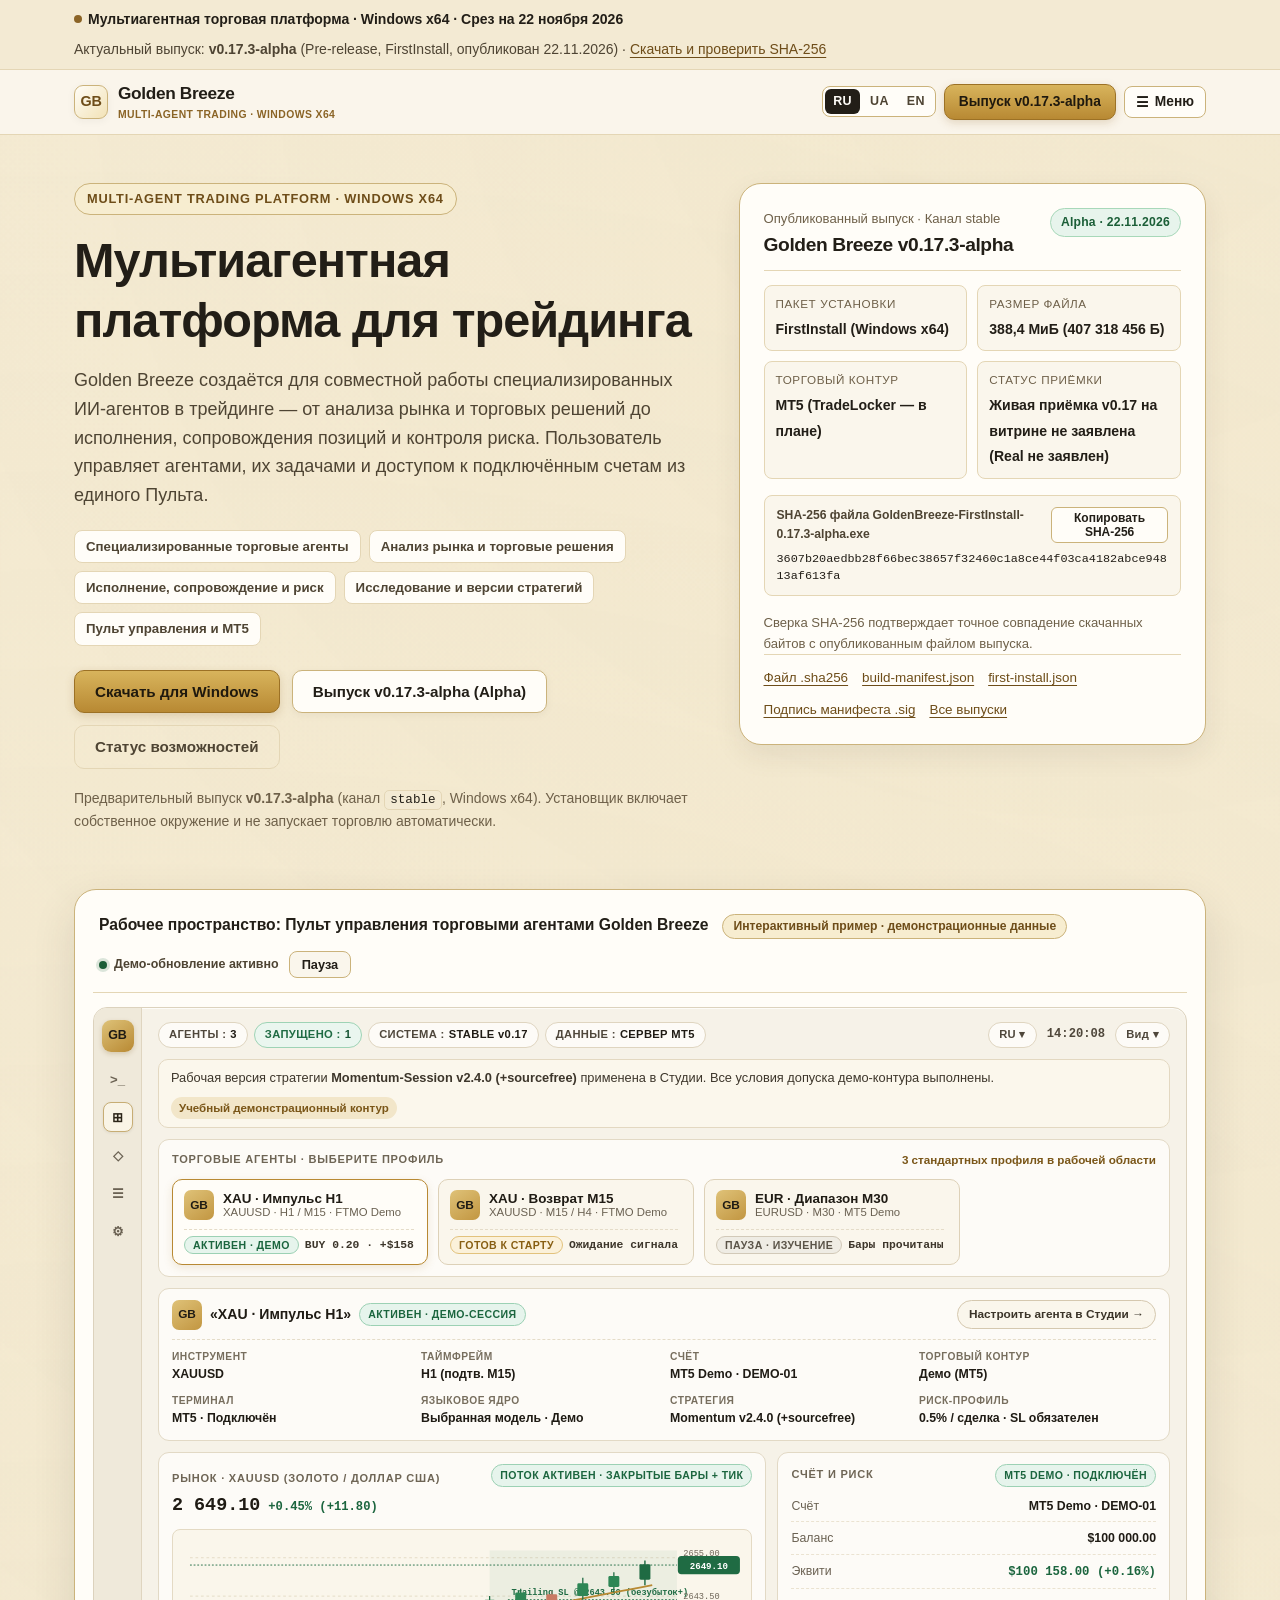
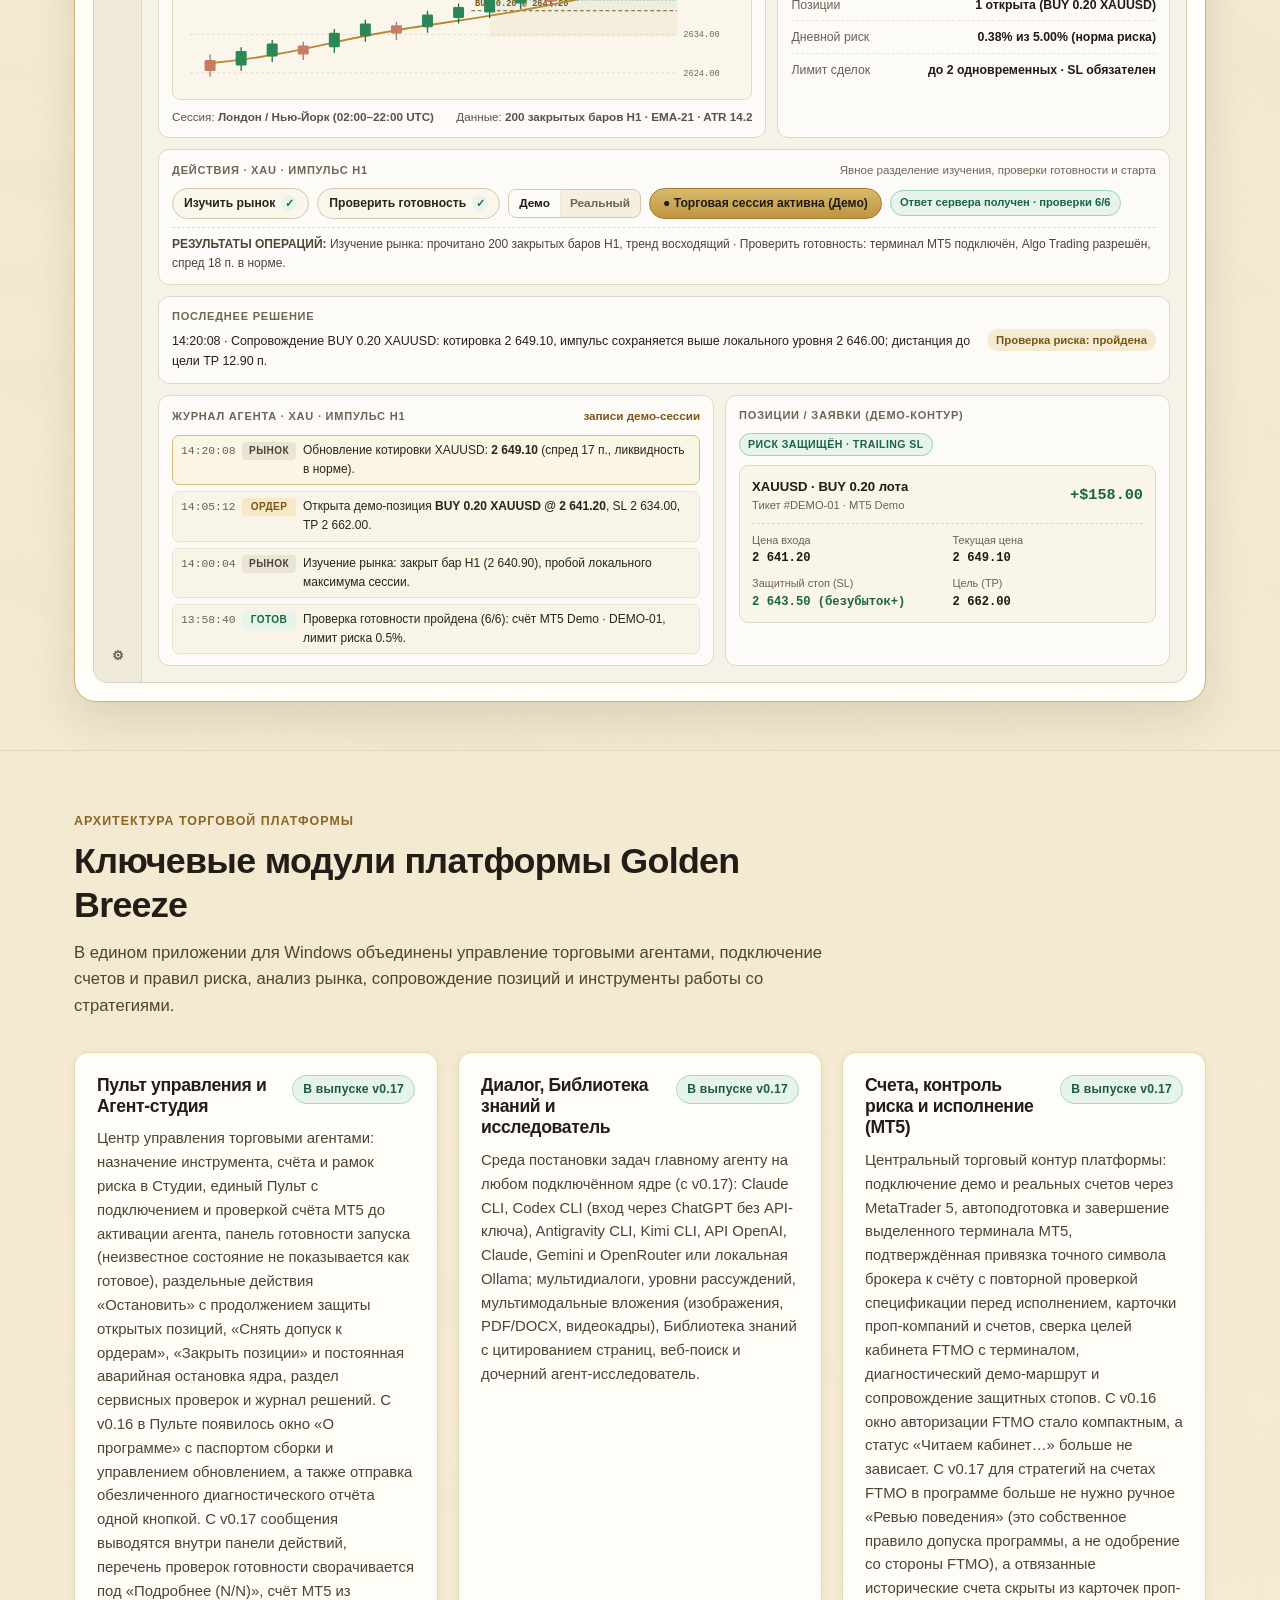
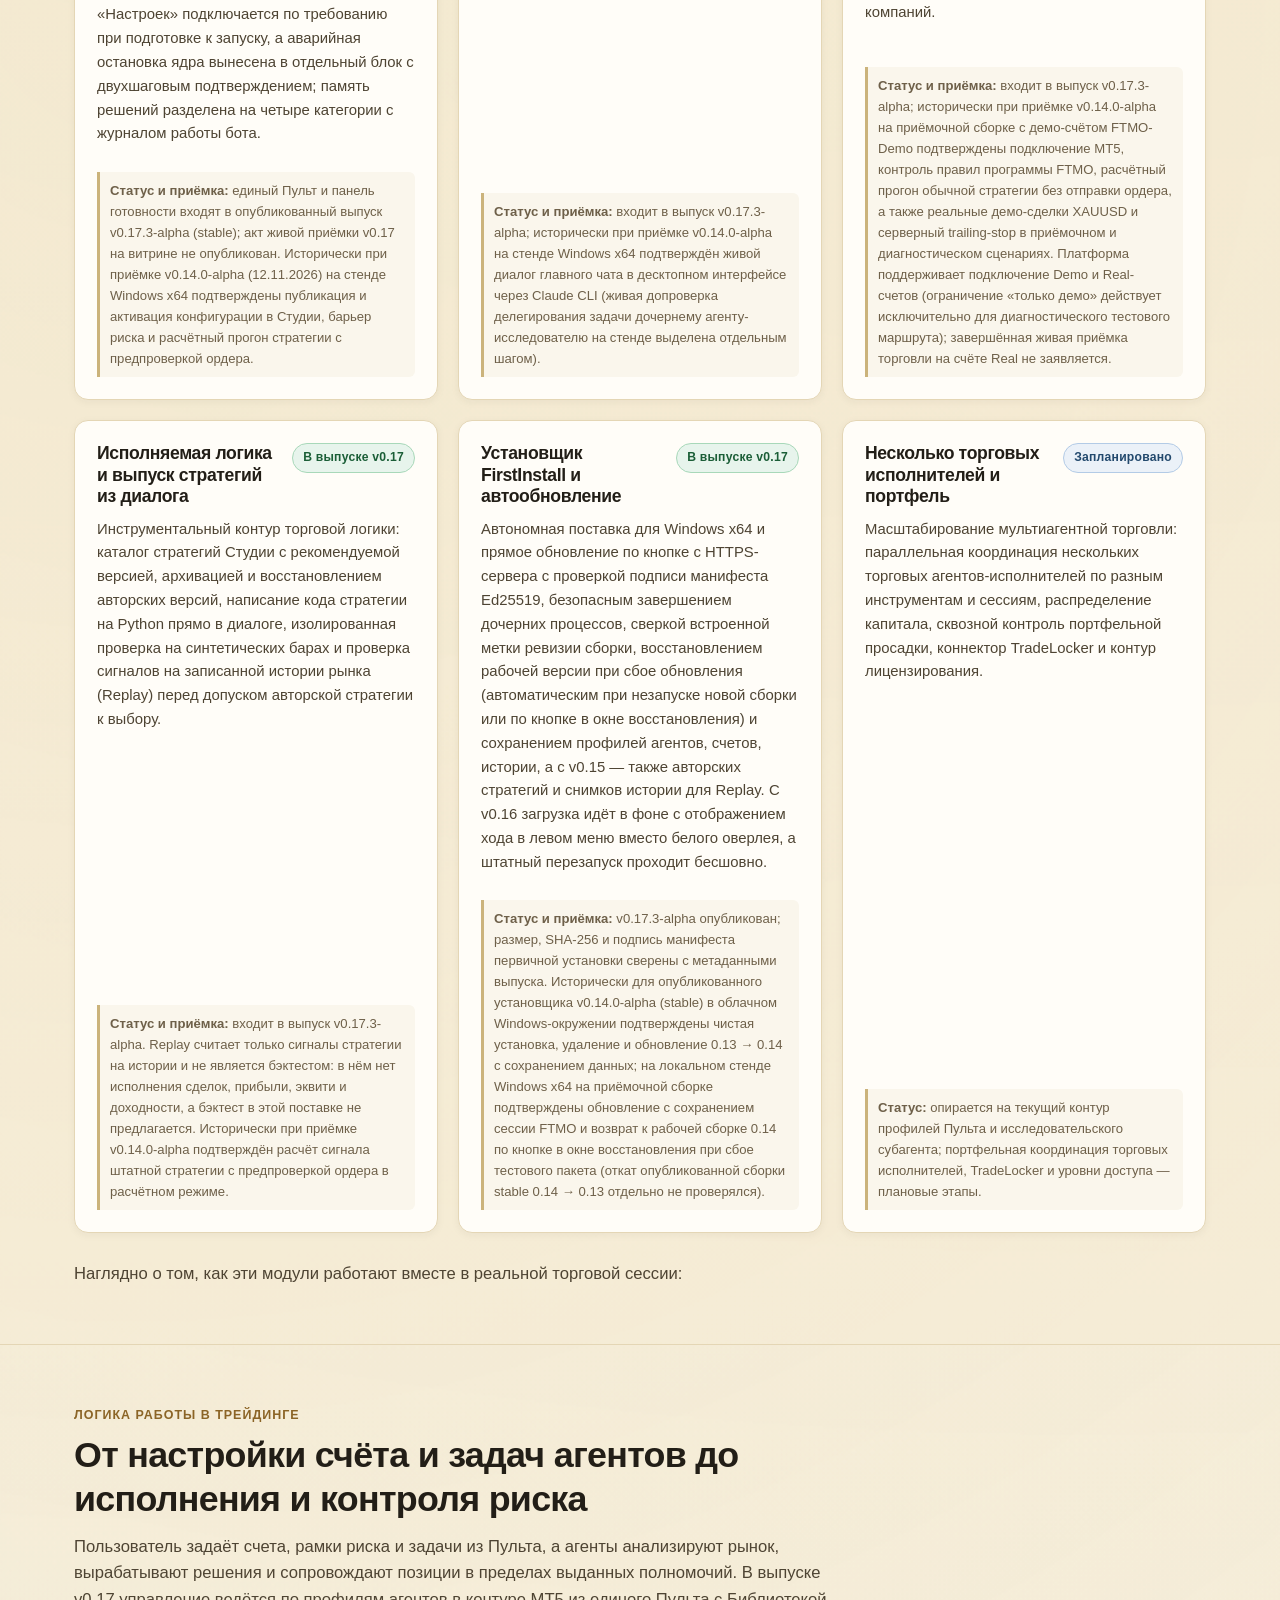
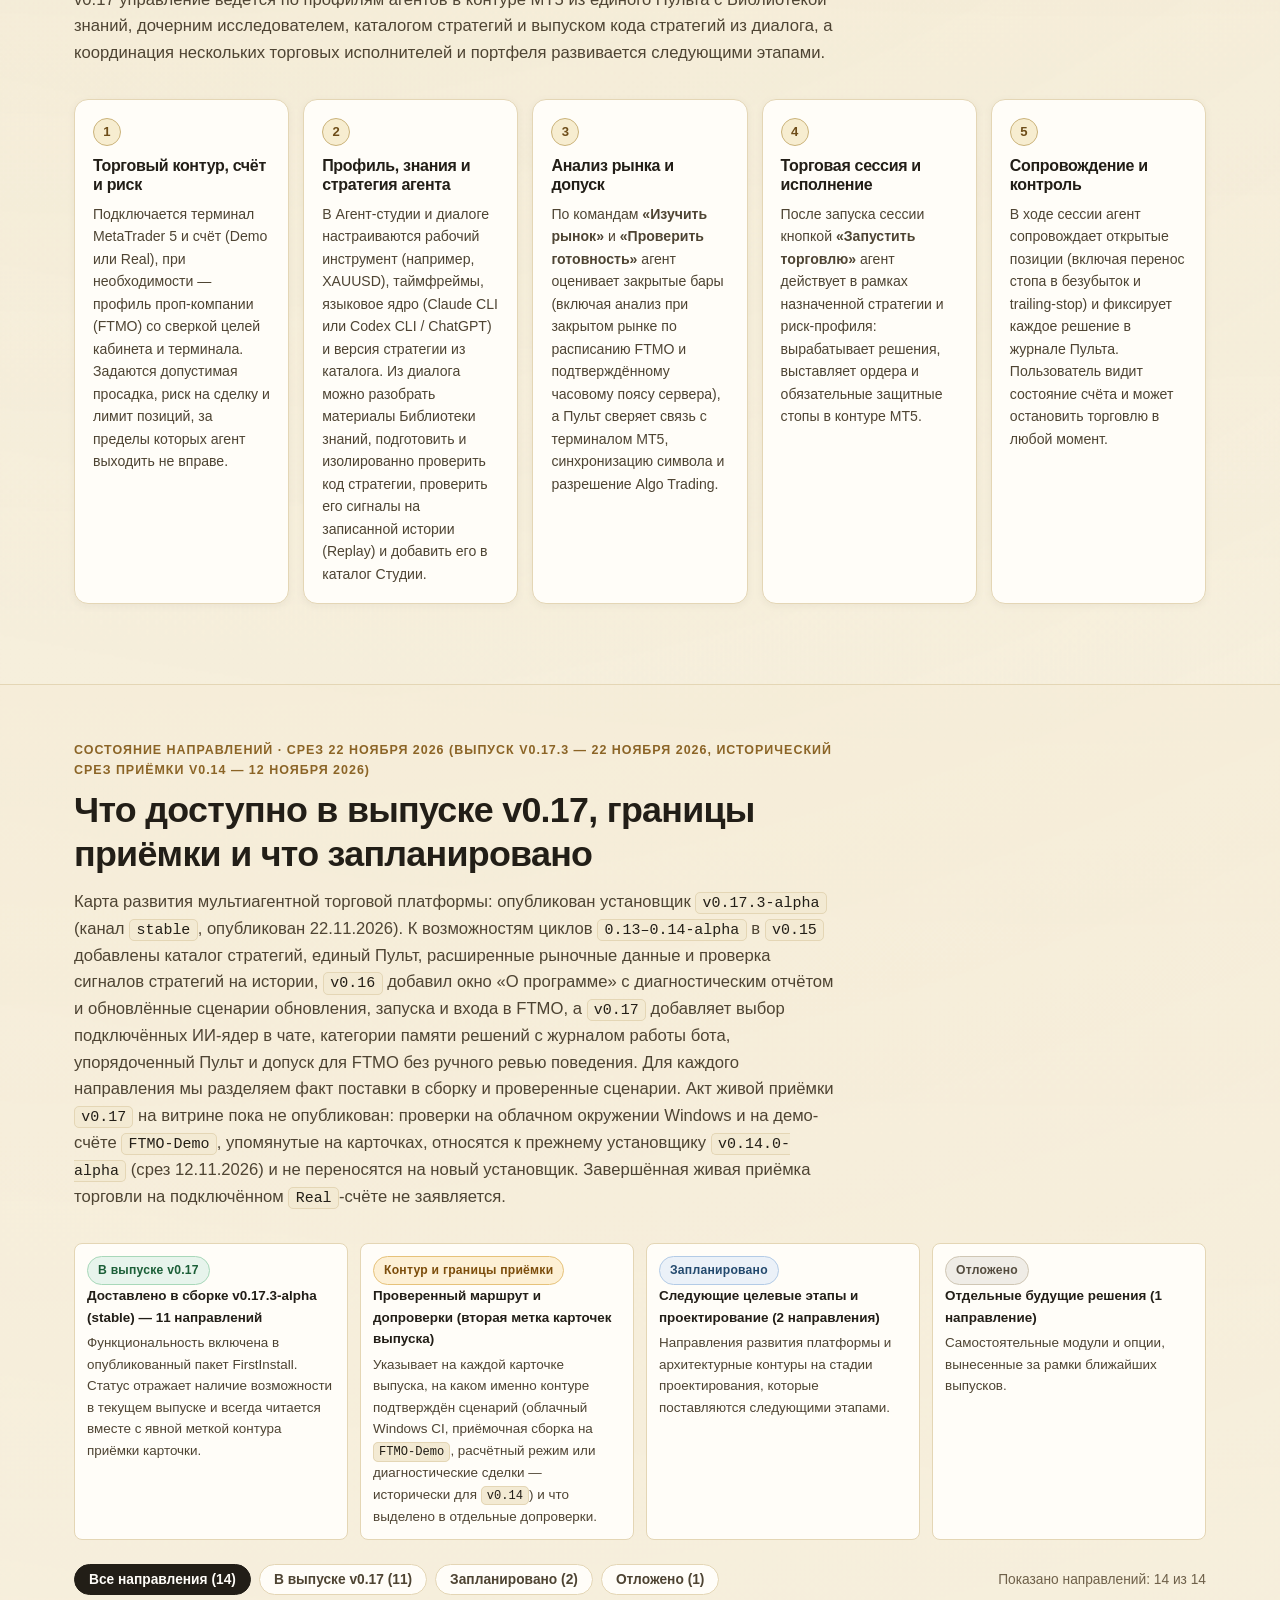
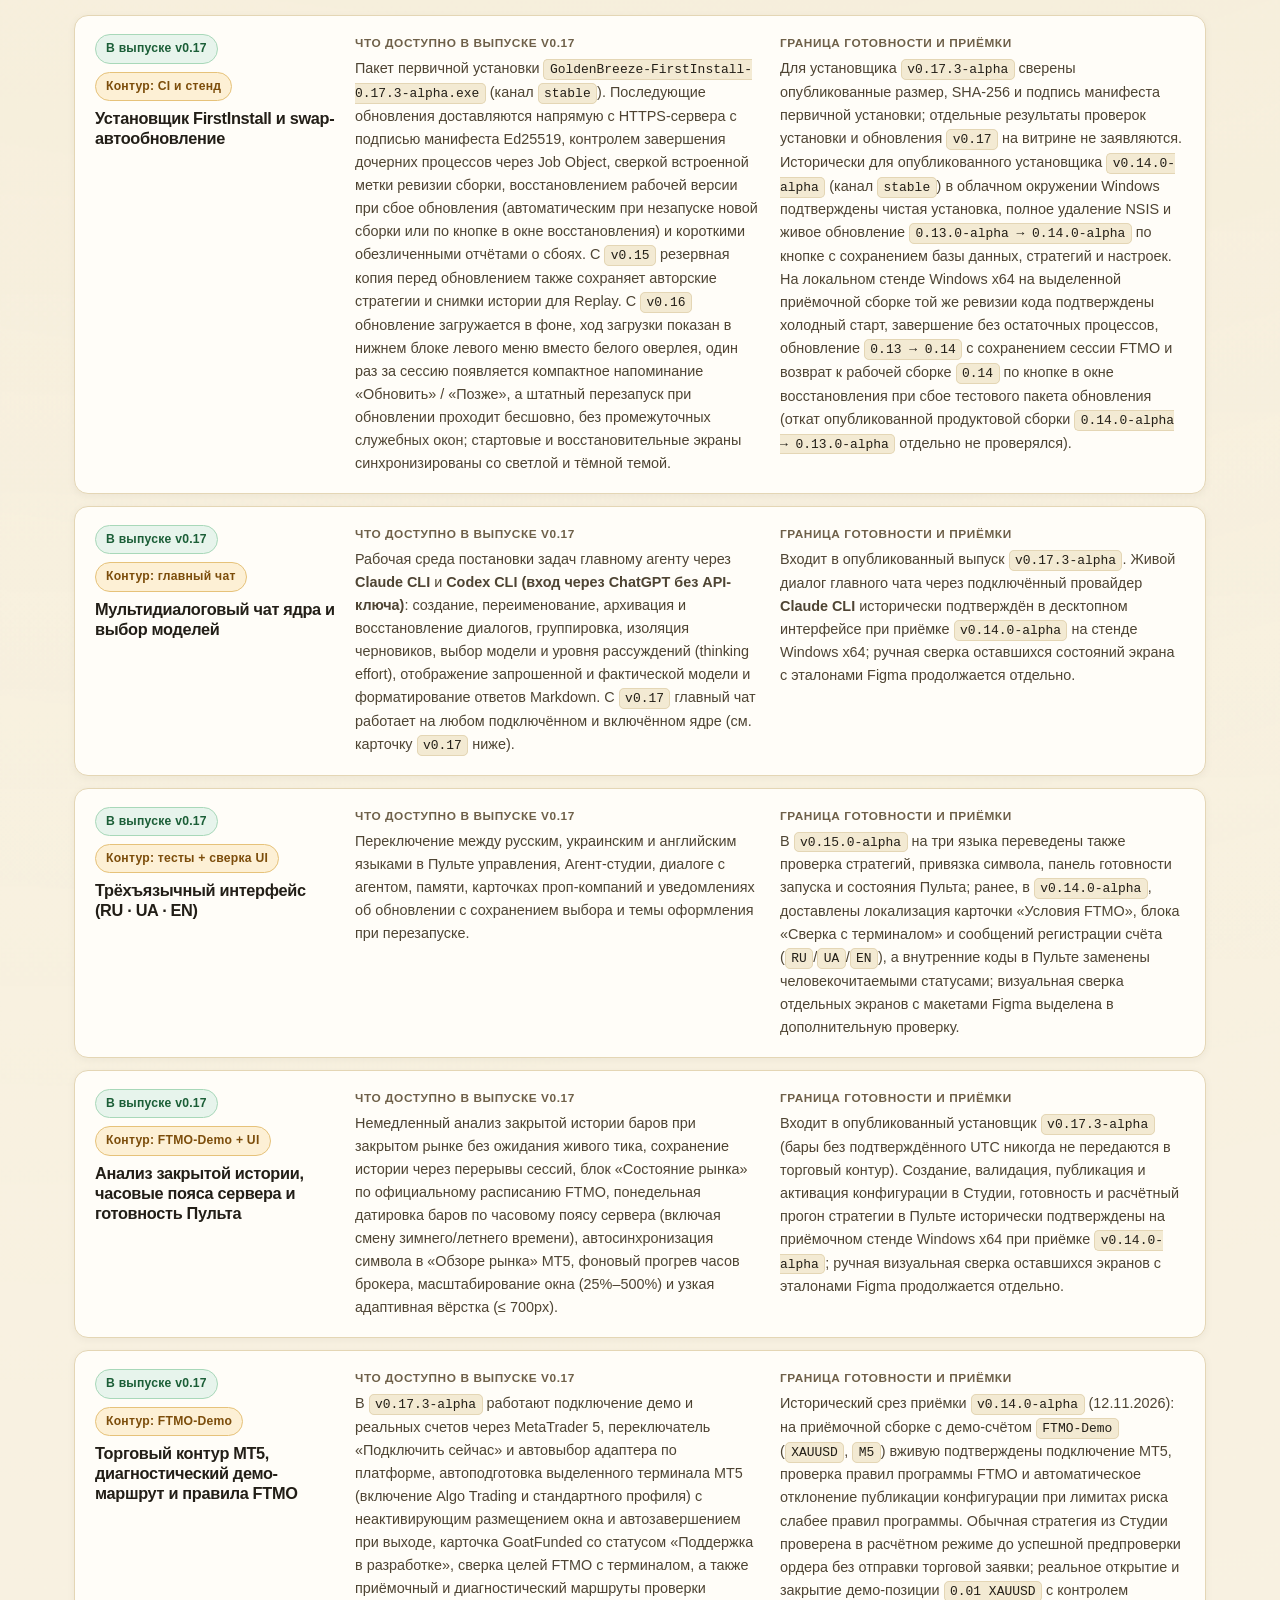
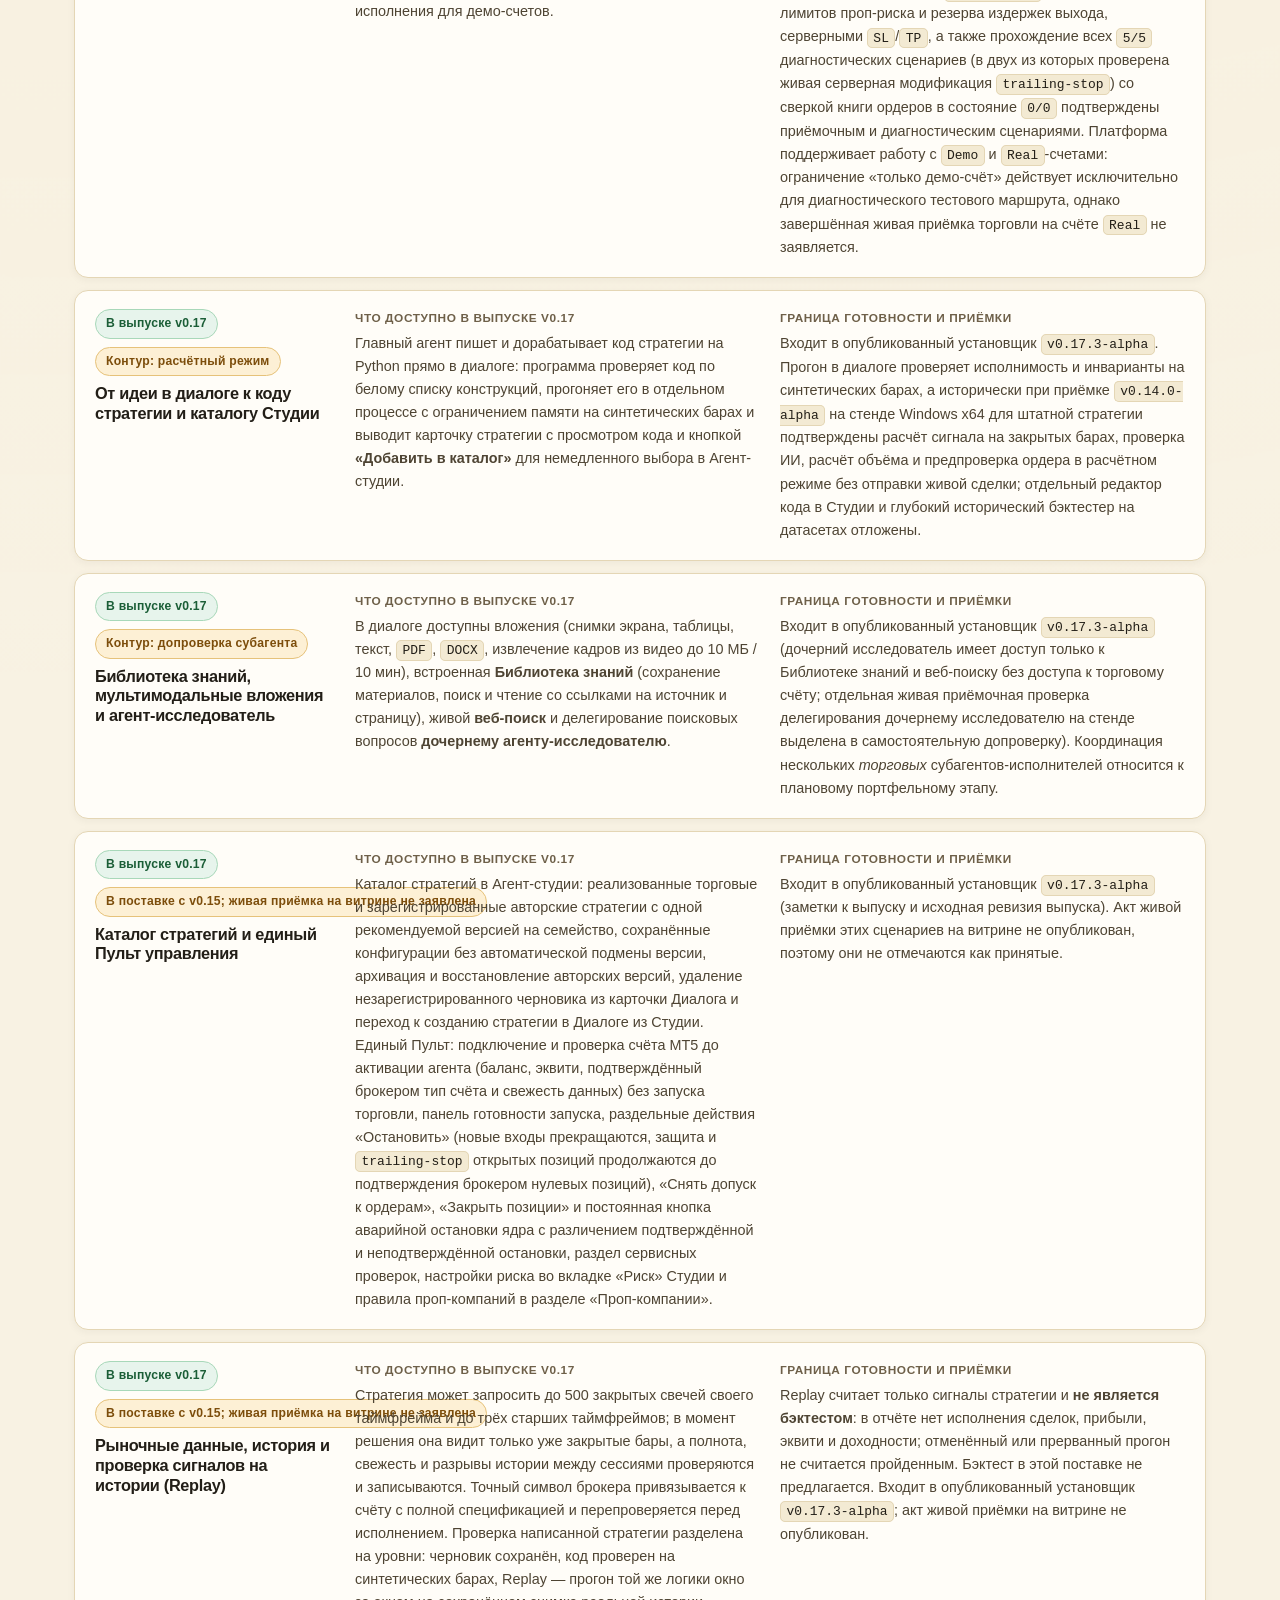
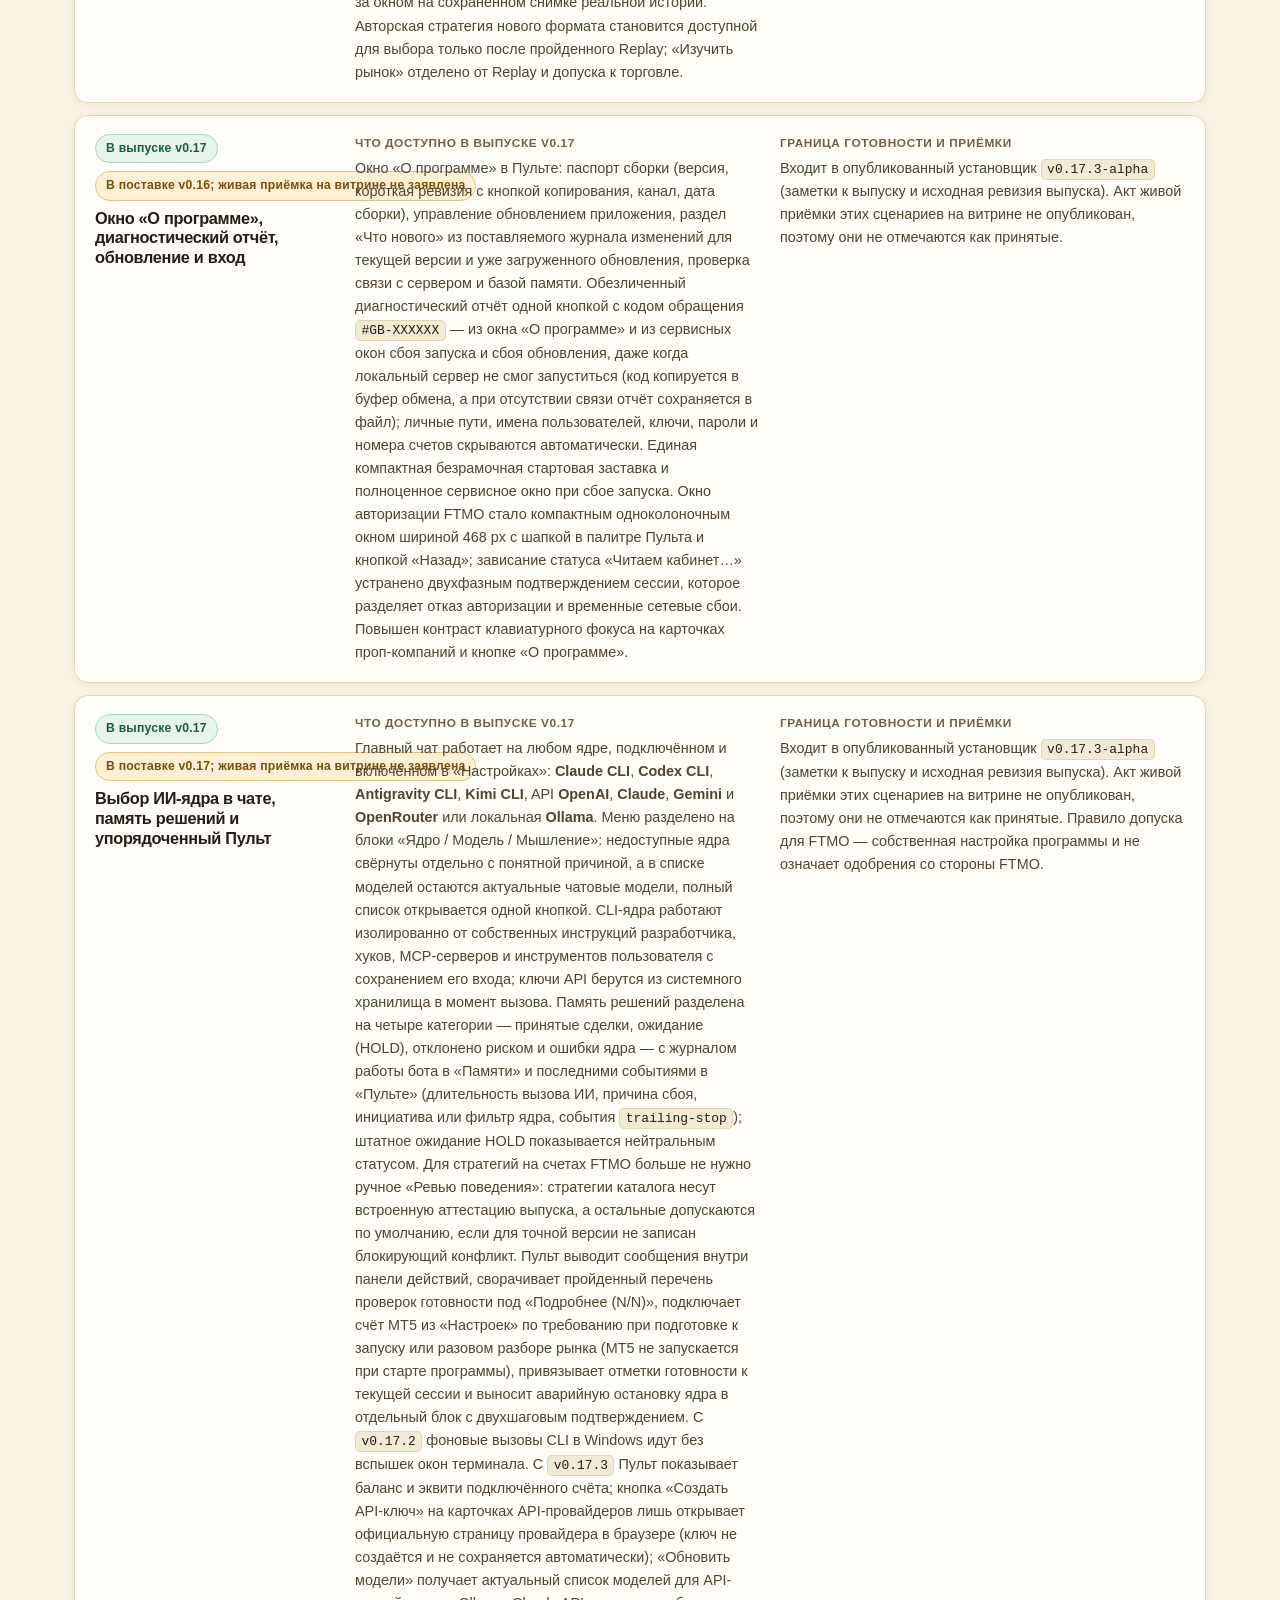
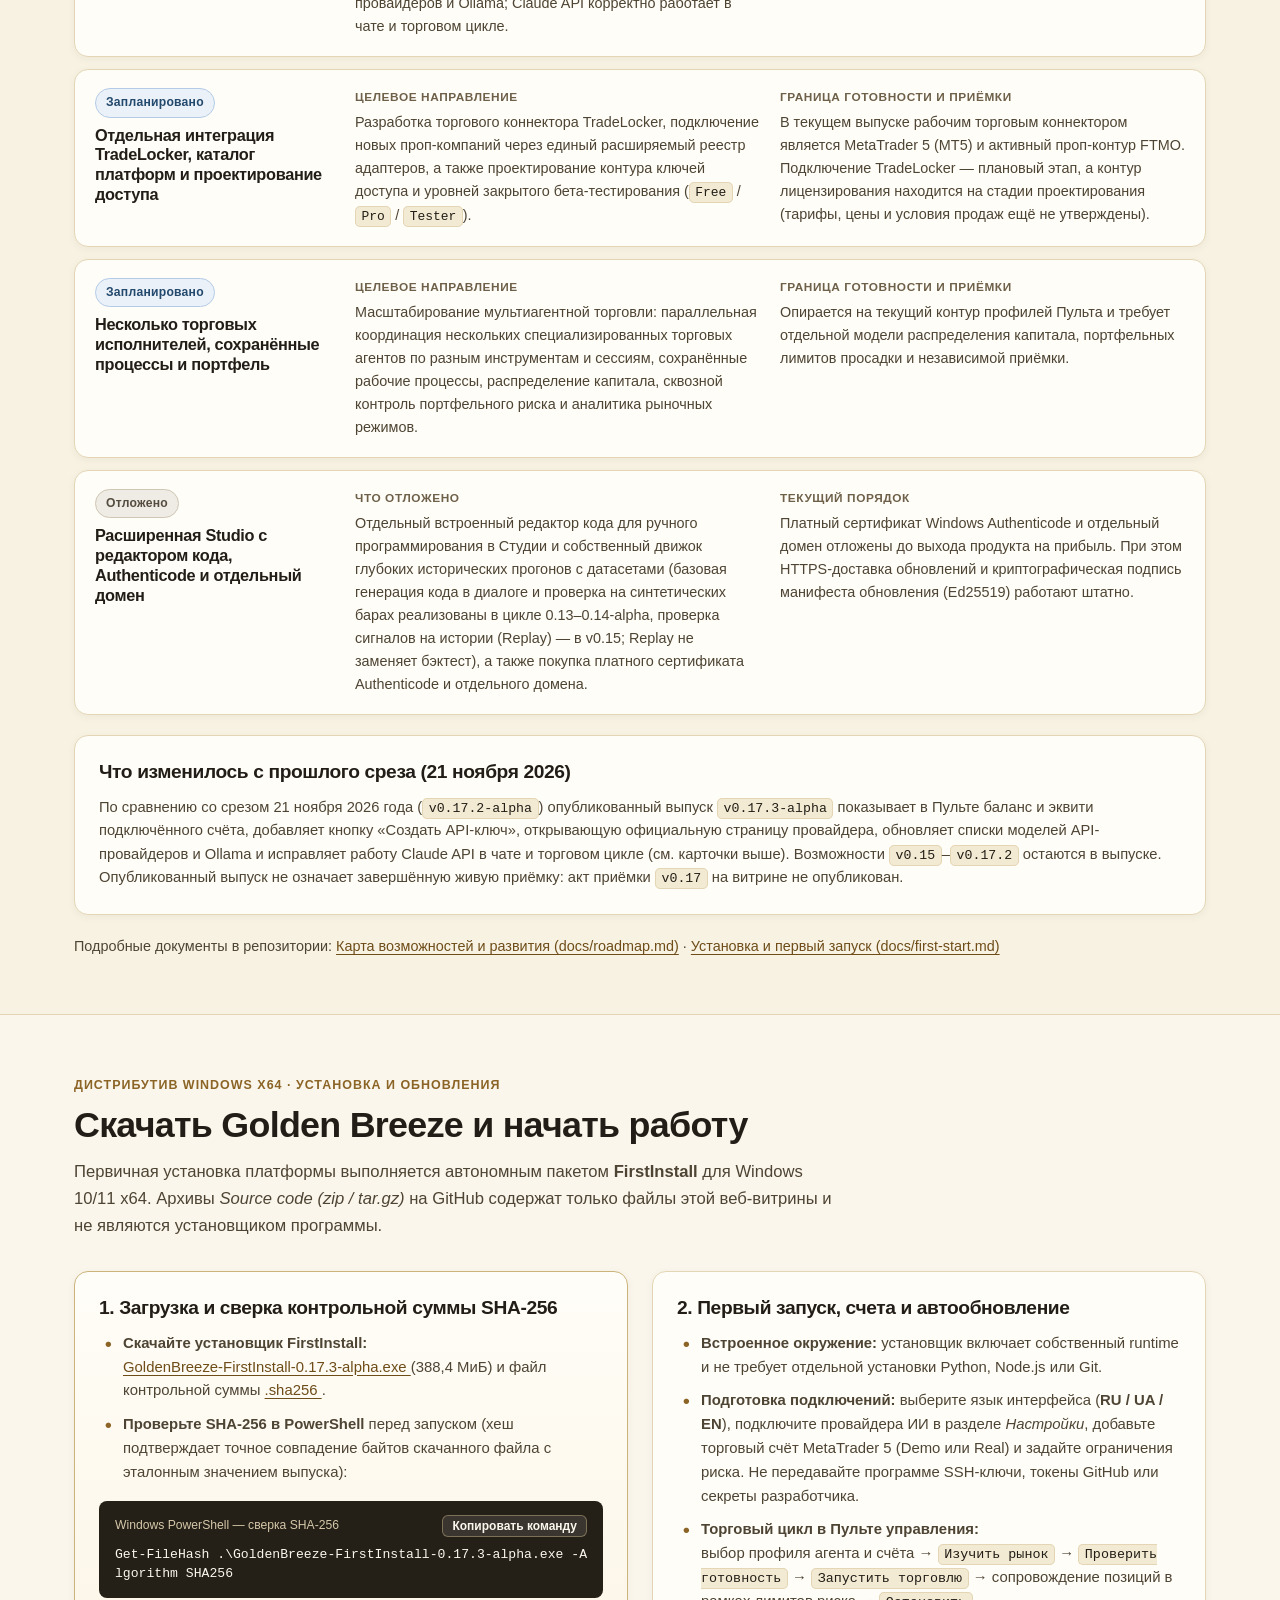
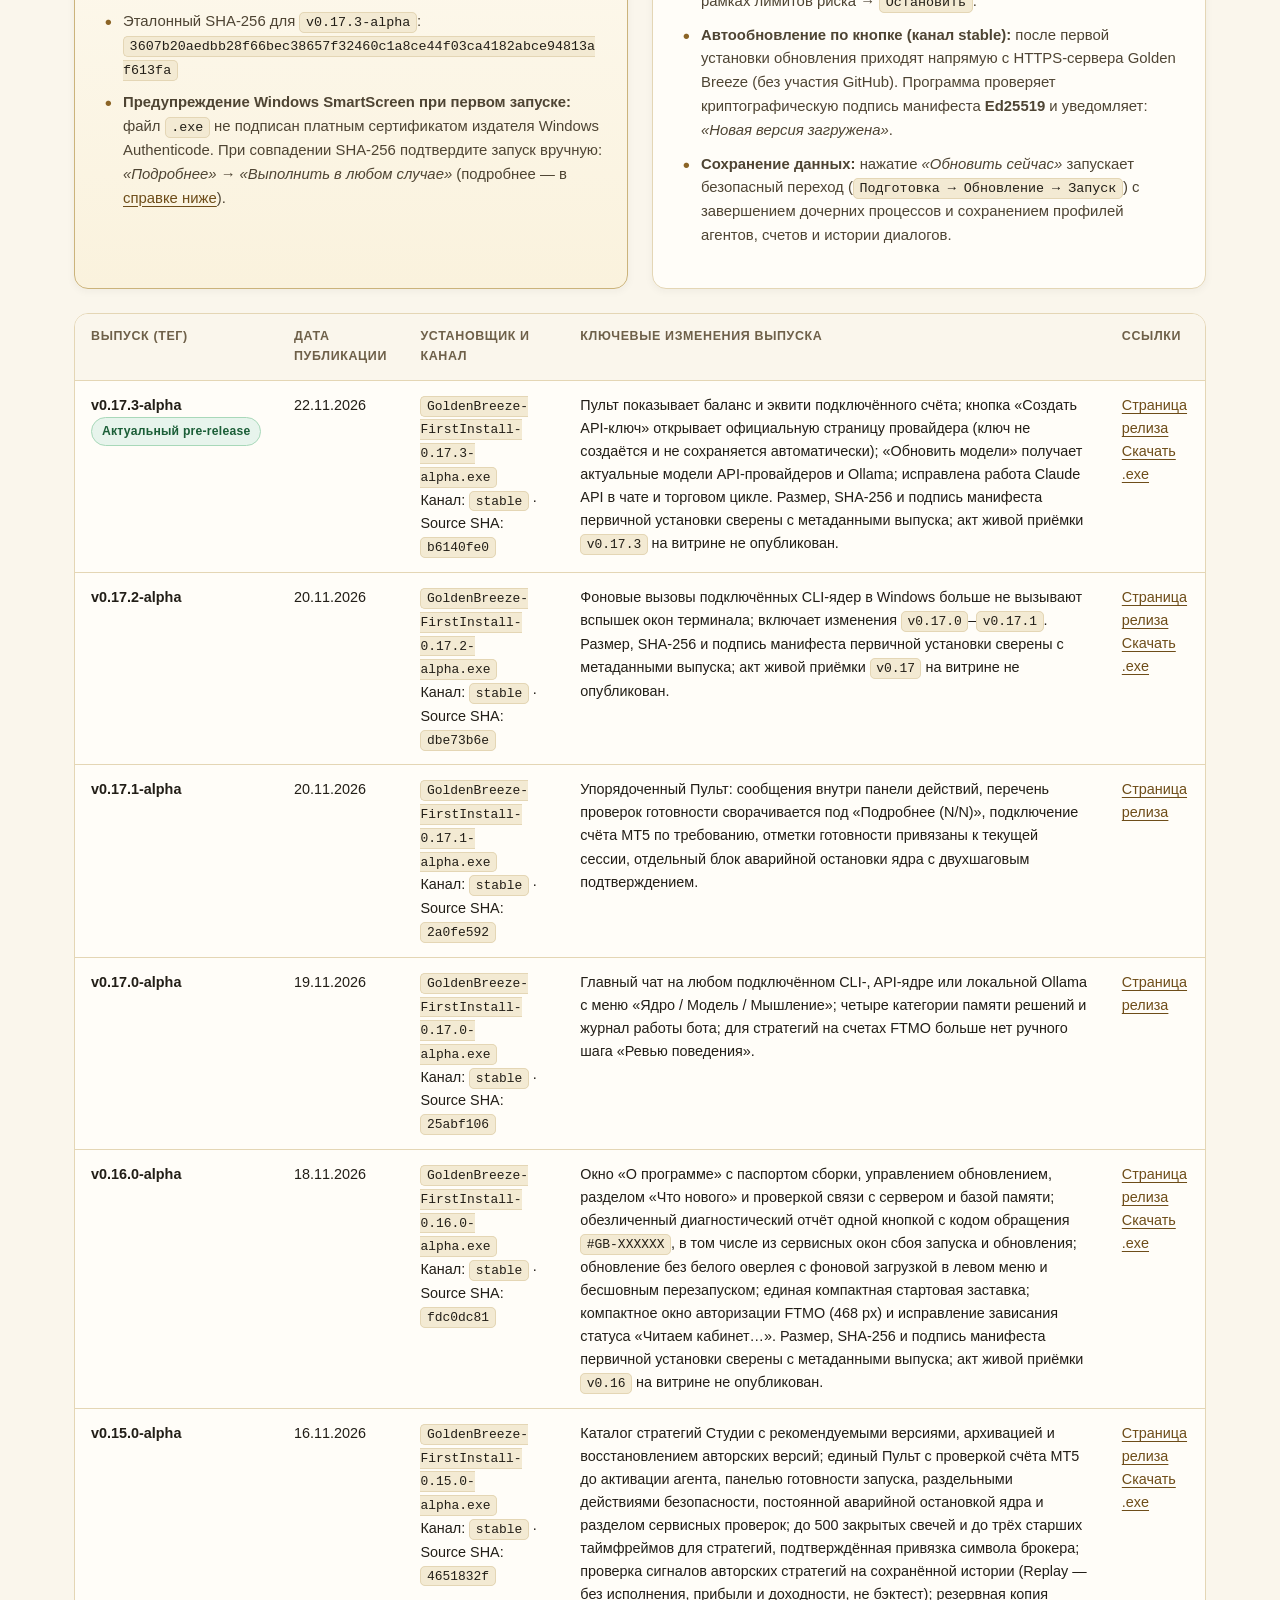
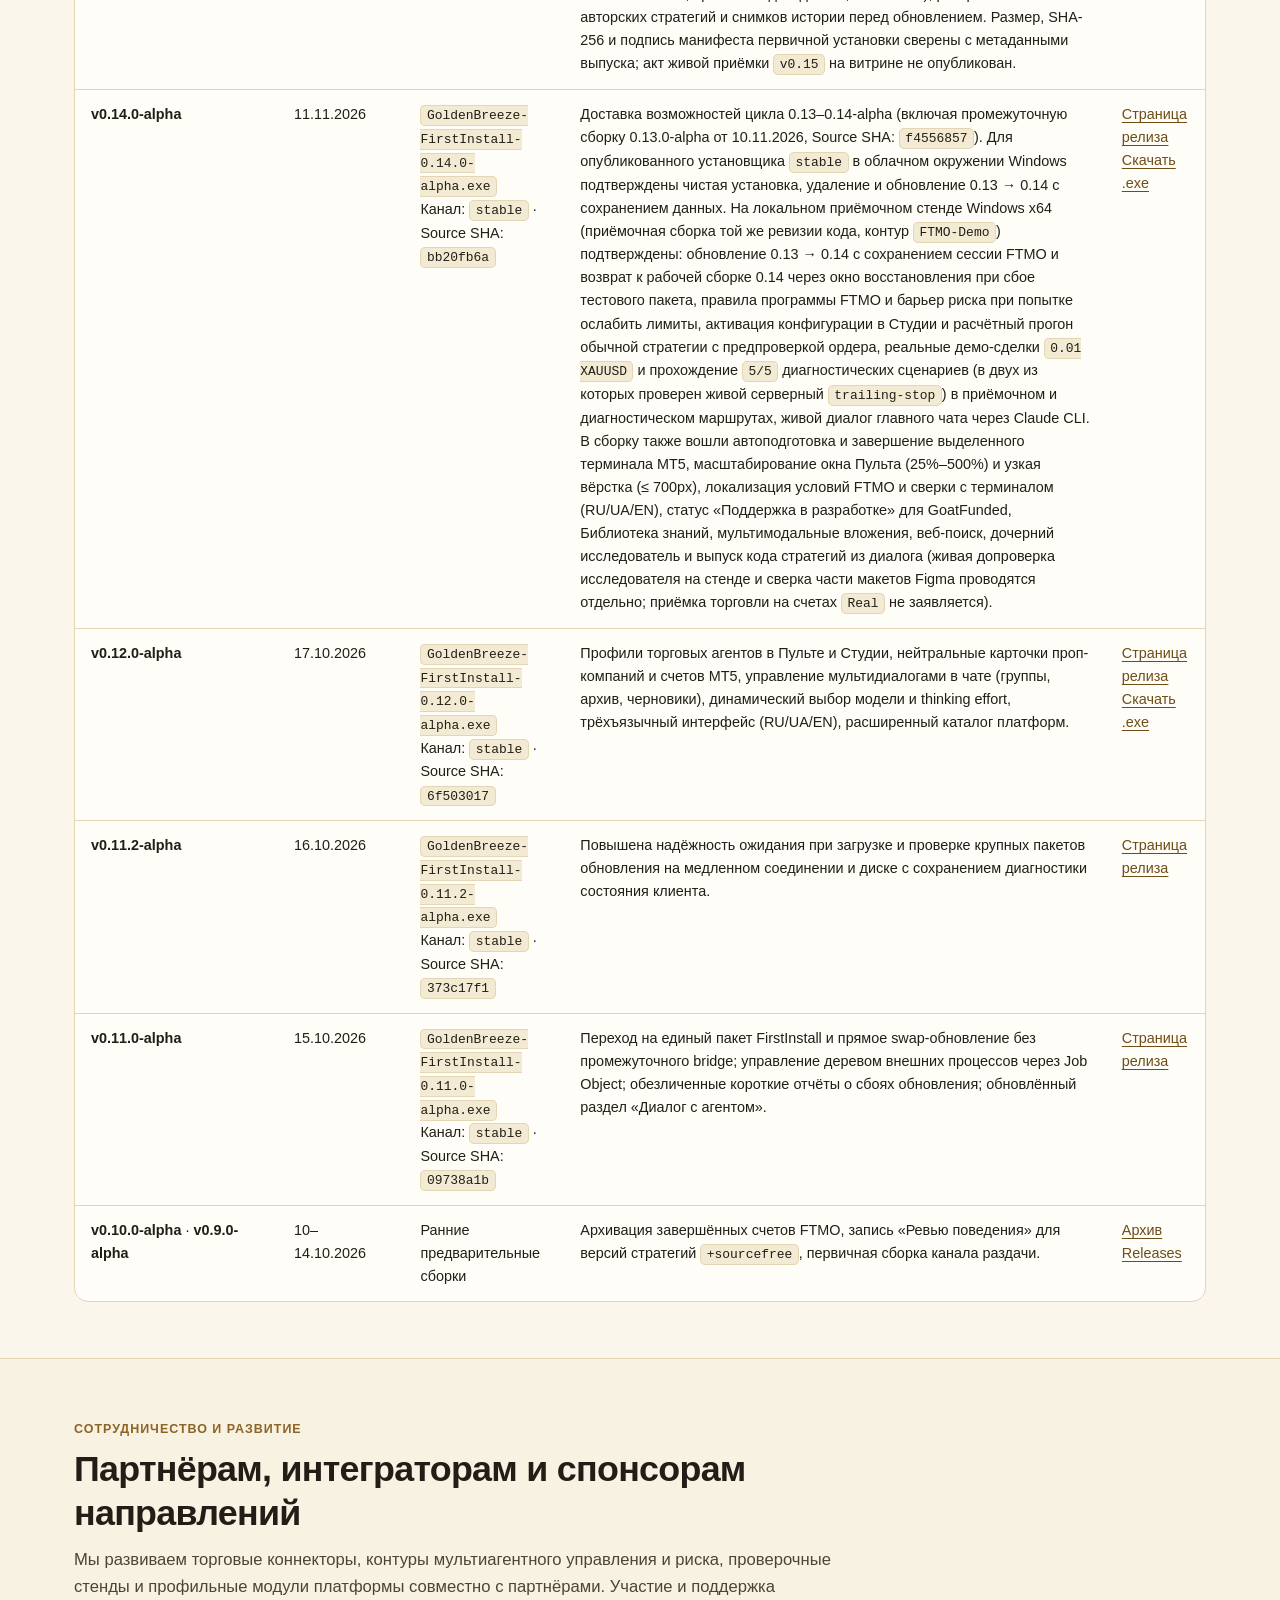
==== docs/index.html @ 80eae827 "docs: update multilingual showcase for v0.17.3-alpha Refresh installer facts and describe the shippe" ====
<!DOCTYPE html>
<html lang="ru">
<head>
  <meta charset="utf-8">
  <meta name="viewport" content="width=device-width, initial-scale=1">
  <title>Golden Breeze — Мультиагентная платформа для трейдинга</title>
  <meta name="description" content="Golden Breeze — мультиагентная платформа для трейдинга на Windows x64: совместная работа специализированных ИИ-агентов от анализа рынка и торговых решений до исполнения, сопровождения позиций и контроля риска под управлением пользователя.">
  <meta name="theme-color" content="#FAF6EC">
  <link rel="canonical" href="https://nikolaykazakovvs-ux.github.io/golden-breeze-releases/">
  <link rel="alternate" hreflang="ru" href="https://nikolaykazakovvs-ux.github.io/golden-breeze-releases/">
  <link rel="alternate" hreflang="uk" href="https://nikolaykazakovvs-ux.github.io/golden-breeze-releases/uk/">
  <link rel="alternate" hreflang="en" href="https://nikolaykazakovvs-ux.github.io/golden-breeze-releases/en/">
  <link rel="alternate" hreflang="x-default" href="https://nikolaykazakovvs-ux.github.io/golden-breeze-releases/">
  <link rel="icon" type="image/svg+xml" href="./assets/brand/favicon.svg">
  <link rel="stylesheet" href="./styles.css">
</head>
<body>
  <a class="skip-link" href="#main-content">Перейти к основному содержанию</a>

  <!-- Плашка актуального выпуска -->
  <div class="access-banner" role="region" aria-label="Сведения о текущем выпуске">
    <div class="container access-banner__inner">
      <span class="access-banner__badge">
        <span class="access-banner__dot" aria-hidden="true"></span>
        Мультиагентная торговая платформа · Windows x64 · Срез на 22 ноября 2026
      </span>
      <span>
        Актуальный выпуск: <strong>v0.17.3-alpha</strong> (Pre-release, FirstInstall, опубликован 22.11.2026) · <a href="#download">Скачать и проверить SHA-256</a>
      </span>
    </div>
  </div>

  <!-- Шапка и навигация -->
  <header class="site-header">
    <div class="container site-header__inner">
      <a class="brand-logo" href="#top" aria-label="Golden Breeze — наверх страницы">
        <span class="brand-logo__mark" aria-hidden="true">GB</span>
        <span class="brand-logo__text">
          Golden Breeze
          <span class="brand-logo__meta">Multi-Agent Trading · Windows x64</span>
        </span>
      </a>

      <!-- Основная навигация по разделам -->
      <nav id="site-nav" class="site-nav" aria-label="Основная навигация">
        <ul class="site-nav__list">
          <li><a class="site-nav__link" href="#capabilities">Возможности</a></li>
          <li><a class="site-nav__link" href="#user-journey">Путь пользователя</a></li>
          <li><a class="site-nav__link" href="#roadmap">Статусы и план</a></li>
          <li><a class="site-nav__link" href="#download">Скачать и старт</a></li>
          <li><a class="site-nav__link" href="#partners">Партнёрам</a></li>
        </ul>
      </nav>

      <!-- Постоянные действия в шапке (всегда видны ВНЕ выпадающего списка разделов) -->
      <div class="site-header__actions">
        <div class="lang-switch" role="group" aria-label="Выбор языка страницы">
          <a
            class="lang-switch__link is-active"
            href="./"
            lang="ru"
            hreflang="ru"
            aria-current="page"
            aria-label="Русская версия (текущая)"
            data-lang-switch="ru"
          >RU</a>
          <a
            class="lang-switch__link"
            href="./uk/"
            lang="uk"
            hreflang="uk"
            aria-label="Перейти на українську версію"
            data-lang-switch="uk"
          >UA</a>
          <a
            class="lang-switch__link"
            href="./en/"
            lang="en"
            hreflang="en"
            aria-label="Switch to English version"
            data-lang-switch="en"
          >EN</a>
        </div>

        <a
          class="btn btn--primary btn--sm header-release-btn"
          href="https://github.com/nikolaykazakovvs-ux/golden-breeze-releases/releases/tag/v0.17.3-alpha"
          aria-label="Выпуск v0.17.3-alpha"
        >
          <span class="header-release-btn__full">Выпуск v0.17.3-alpha</span>
          <span class="header-release-btn__short" aria-hidden="true">v0.17-alpha</span>
        </a>

        <button
          id="nav-toggle"
          class="nav-toggle"
          type="button"
          aria-expanded="false"
          aria-controls="site-nav"
          aria-label="Открыть или закрыть меню разделов"
        >
          <span class="nav-toggle__icon" aria-hidden="true">☰</span>
          <span class="nav-toggle__text">Меню</span>
        </button>
      </div>
    </div>
  </header>

  <main id="main-content">
    <!-- HERO -->
    <section id="top" class="hero" aria-labelledby="hero-title">
      <div class="container hero__grid">
        <div>
          <div class="hero__eyebrow">Multi-Agent Trading Platform · Windows x64</div>
          <h1 id="hero-title" class="hero__title">
            Мультиагентная платформа для трейдинга
          </h1>
          <p class="hero__lead">
            Golden Breeze создаётся для совместной работы специализированных ИИ-агентов в трейдинге — от анализа рынка и торговых решений до исполнения, сопровождения позиций и контроля риска. Пользователь управляет агентами, их задачами и доступом к подключённым счетам из единого Пульта.
          </p>

          <div class="hero__Chips" aria-label="Ключевые характеристики платформы">
            <span class="chip">Специализированные торговые агенты</span>
            <span class="chip">Анализ рынка и торговые решения</span>
            <span class="chip">Исполнение, сопровождение и риск</span>
            <span class="chip">Исследование и версии стратегий</span>
            <span class="chip">Пульт управления и MT5</span>
          </div>

          <div class="hero__actions">
            <a
              class="btn btn--primary"
              href="https://github.com/nikolaykazakovvs-ux/golden-breeze-releases/releases/download/v0.17.3-alpha/GoldenBreeze-FirstInstall-0.17.3-alpha.exe"
            >
              Скачать для Windows
            </a>
            <a
              class="btn btn--secondary"
              href="https://github.com/nikolaykazakovvs-ux/golden-breeze-releases/releases/tag/v0.17.3-alpha"
            >
              Выпуск v0.17.3-alpha (Alpha)
            </a>
            <a class="btn btn--ghost" href="#roadmap">
              Статус возможностей
            </a>
          </div>

          <p class="hero__note">
            Предварительный выпуск <strong>v0.17.3-alpha</strong> (канал <code>stable</code>, Windows x64). Установщик включает собственное окружение и не запускает торговлю автоматически.
          </p>
        </div>

        <!-- Карточка актуального опубликованного релиза -->
        <aside class="release-card" aria-labelledby="release-card-heading">
          <div class="release-card__header">
            <div>
              <p class="release-card__meta">Опубликованный выпуск · Канал stable</p>
              <h2 id="release-card-heading" class="release-card__title">Golden Breeze v0.17.3-alpha</h2>
            </div>
            <span class="badge badge--released">Alpha · 22.11.2026</span>
          </div>

          <div class="release-card__specs">
            <div class="spec-box">
              <span class="spec-box__label">Пакет установки</span>
              <span class="spec-box__value">FirstInstall (Windows x64)</span>
            </div>
            <div class="spec-box">
              <span class="spec-box__label">Размер файла</span>
              <span class="spec-box__value">388,4 МиБ (407 318 456 Б)</span>
            </div>
            <div class="spec-box">
              <span class="spec-box__label">Торговый контур</span>
              <span class="spec-box__value">MT5 (TradeLocker — в плане)</span>
            </div>
            <div class="spec-box">
              <span class="spec-box__label">Статус приёмки</span>
              <span class="spec-box__value">Живая приёмка v0.17 на витрине не заявлена (Real не заявлен)</span>
            </div>
          </div>

          <div class="hash-box">
            <div class="hash-box__header">
              <span class="hash-box__label">SHA-256 файла GoldenBreeze-FirstInstall-0.17.3-alpha.exe</span>
              <button class="copy-btn" type="button" data-copy-target="hero-sha256">
                Копировать SHA-256
              </button>
            </div>
            <code id="hero-sha256" class="hash-box__code">3607b20aedbb28f66bec38657f32460c1a8ce44f03ca4182abce94813af613fa</code>
          </div>

          <p class="release-card__meta">
            Сверка SHA-256 подтверждает точное совпадение скачанных байтов с опубликованным файлом выпуска.
          </p>

          <div class="release-card__links">
            <a href="https://github.com/nikolaykazakovvs-ux/golden-breeze-releases/releases/download/v0.17.3-alpha/GoldenBreeze-FirstInstall-0.17.3-alpha.exe.sha256">Файл .sha256</a>
            <a href="https://github.com/nikolaykazakovvs-ux/golden-breeze-releases/releases/download/v0.17.3-alpha/build-manifest.json">build-manifest.json</a>
            <a href="https://github.com/nikolaykazakovvs-ux/golden-breeze-releases/releases/download/v0.17.3-alpha/first-install.json">first-install.json</a>
            <a href="https://github.com/nikolaykazakovvs-ux/golden-breeze-releases/releases/download/v0.17.3-alpha/first-install.json.sig">Подпись манифеста .sig</a>
            <a href="https://github.com/nikolaykazakovvs-ux/golden-breeze-releases/releases">Все выпуски</a>
          </div>
        </aside>
      </div>
    </section>

    <!-- ВИТРИНА ИНТЕРФЕЙСА (ИНТЕРАКТИВНЫЙ ПРИМЕР ПУЛЬТА С ДЕМО-ДАННЫМИ) -->
    <section class="showcase" aria-labelledby="showcase-heading">
      <div class="container">
        <div class="showcase__frame">
          <div class="showcase__topbar">
            <div class="showcase__title-group">
              <div id="showcase-heading" class="showcase__title">
                <span>Рабочее пространство: Пульт управления торговыми агентами Golden Breeze</span>
              </div>
              <span class="showcase__caption-tag">
                Интерактивный пример · демонстрационные данные
              </span>
            </div>
            <div class="showcase__controls">
              <span id="pult-anim-status" class="pult-demo__live-indicator" aria-live="polite">
                <span class="pult-demo__live-dot" aria-hidden="true"></span>
                <span id="pult-anim-status-text">Демо-обновление активно</span>
              </span>
              <button
                id="pult-anim-toggle"
                class="pult-demo__ctrl-btn"
                type="button"
                aria-pressed="false"
                aria-label="Приостановить или запустить демонстрационную анимацию Пульта"
              >
                Пауза
              </button>
            </div>
          </div>

          <!-- Нативная композиция Пульта управления -->
          <div class="pult-demo" role="region" aria-label="Демонстрационный макет Пульта управления Golden Breeze">
            <!-- Левая узкая панель навигации приложения -->
            <aside class="pult-demo__rail" aria-hidden="true">
              <div class="pult-demo__rail-top">
                <div class="pult-demo__gb-logo">GB</div>
                <div class="pult-demo__rail-btn" title="Диалог с агентом">&gt;_</div>
                <div class="pult-demo__rail-btn pult-demo__rail-btn--active" title="Пульт управления">⊞</div>
                <div class="pult-demo__rail-btn" title="Агент-студия">◇</div>
                <div class="pult-demo__rail-btn" title="Каталог стратегий">☰</div>
                <div class="pult-demo__rail-btn" title="Правила и счета">⚙</div>
              </div>
              <div class="pult-demo__rail-bottom">
                <div class="pult-demo__rail-btn" title="Настройки">⚙</div>
              </div>
            </aside>

            <!-- Основная рабочая область Пульта -->
            <div class="pult-demo__canvas">
              <!-- Верхняя строка состояния системы -->
              <div class="pult-demo__sysbar">
                <div class="pult-demo__sys-pills">
                  <span class="pult-sys-pill">АГЕНТЫ : <strong>3</strong></span>
                  <span class="pult-sys-pill pult-sys-pill--ok">ЗАПУЩЕНО : <strong id="pult-sys-running">1</strong></span>
                  <span class="pult-sys-pill">СИСТЕМА : <strong>STABLE v0.17</strong></span>
                  <span class="pult-sys-pill">ДАННЫЕ : <strong>СЕРВЕР MT5</strong></span>
                </div>
                <div class="pult-demo__sys-right">
                  <span class="pult-sys-pill">RU ▾</span>
                  <span id="pult-demo-clock" class="pult-demo__clock">14:20:05</span>
                  <span class="pult-sys-pill">Вид ▾</span>
                </div>
              </div>

              <!-- Информационная полоса статуса рабочей версии -->
              <div class="pult-demo__notice-bar">
                <span id="pult-studio-banner">
                  Рабочая версия стратегии <strong>Momentum-Session v2.4.0 (+sourcefree)</strong> применена в Студии. Все условия допуска демо-контура выполнены.
                </span>
                <span class="pult-demo__notice-meta">Учебный демонстрационный контур</span>
              </div>

              <!-- Блок ТОРГОВЫЕ АГЕНТЫ (стандартные компактные карточки, а не одна растянутая полоса) -->
              <div class="pult-demo__section-box">
                <div class="pult-demo__section-head">
                  <span class="pult-demo__section-label">ТОРГОВЫЕ АГЕНТЫ · ВЫБЕРИТЕ ПРОФИЛЬ</span>
                  <span class="pult-demo__section-hint">3 стандартных профиля в рабочей области</span>
                </div>
                <div class="pult-demo__agents-grid" role="tablist" aria-label="Демонстрационные профили торговых агентов">
                  <!-- Карточка профиля 1 -->
                  <button
                    type="button"
                    role="tab"
                    id="pult-tab-xau-h1"
                    class="pult-agent-card is-selected"
                    data-agent-profile="xau-h1"
                    aria-selected="true"
                  >
                    <div class="pult-agent-card__top">
                      <span class="pult-agent-card__avatar">GB</span>
                      <div class="pult-agent-card__titles">
                        <span class="pult-agent-card__name">XAU · Импульс H1</span>
                        <span class="pult-agent-card__sub">XAUUSD · H1 / M15 · FTMO Demo</span>
                      </div>
                    </div>
                    <div class="pult-agent-card__bottom">
                      <span class="pult-status-tag pult-status-tag--active">АКТИВЕН · ДЕМО</span>
                      <span class="pult-agent-card__metric" id="pult-card-metric-xau-h1">BUY 0.20 · +$144</span>
                    </div>
                  </button>

                  <!-- Карточка профиля 2 -->
                  <button
                    type="button"
                    role="tab"
                    id="pult-tab-xau-m15"
                    class="pult-agent-card"
                    data-agent-profile="xau-m15"
                    aria-selected="false"
                  >
                    <div class="pult-agent-card__top">
                      <span class="pult-agent-card__avatar">GB</span>
                      <div class="pult-agent-card__titles">
                        <span class="pult-agent-card__name">XAU · Возврат M15</span>
                        <span class="pult-agent-card__sub">XAUUSD · M15 / H4 · FTMO Demo</span>
                      </div>
                    </div>
                    <div class="pult-agent-card__bottom">
                      <span class="pult-status-tag pult-status-tag--ready">ГОТОВ К СТАРТУ</span>
                      <span class="pult-agent-card__metric">Ожидание сигнала</span>
                    </div>
                  </button>

                  <!-- Карточка профиля 3 -->
                  <button
                    type="button"
                    role="tab"
                    id="pult-tab-eur-m30"
                    class="pult-agent-card"
                    data-agent-profile="eur-m30"
                    aria-selected="false"
                  >
                    <div class="pult-agent-card__top">
                      <span class="pult-agent-card__avatar">GB</span>
                      <div class="pult-agent-card__titles">
                        <span class="pult-agent-card__name">EUR · Диапазон M30</span>
                        <span class="pult-agent-card__sub">EURUSD · M30 · MT5 Demo</span>
                      </div>
                    </div>
                    <div class="pult-agent-card__bottom">
                      <span class="pult-status-tag pult-status-tag--paused">ПАУЗА · ИЗУЧЕНИЕ</span>
                      <span class="pult-agent-card__metric">Бары прочитаны</span>
                    </div>
                  </button>
                </div>
              </div>

              <!-- Паспорт выбранного агента -->
              <div class="pult-demo__section-box pult-demo__passport">
                <div class="pult-demo__passport-top">
                  <div class="pult-demo__passport-id">
                    <span class="pult-agent-card__avatar">GB</span>
                    <strong id="pult-active-name" class="pult-demo__passport-name">«XAU · Импульс H1»</strong>
                    <span id="pult-active-badge" class="pult-status-tag pult-status-tag--active">АКТИВЕН · ДЕМО-СЕССИЯ</span>
                  </div>
                  <span class="pult-demo__studio-pill">Настроить агента в Студии →</span>
                </div>

                <div class="pult-demo__specs-row">
                  <div class="pult-spec-cell">
                    <span class="pult-spec-cell__label">ИНСТРУМЕНТ</span>
                    <strong id="pult-spec-symbol" class="pult-spec-cell__val">XAUUSD</strong>
                  </div>
                  <div class="pult-spec-cell">
                    <span class="pult-spec-cell__label">ТАЙМФРЕЙМ</span>
                    <strong id="pult-spec-tf" class="pult-spec-cell__val">H1 (подтв. M15)</strong>
                  </div>
                  <div class="pult-spec-cell">
                    <span class="pult-spec-cell__label">СЧЁТ</span>
                    <strong id="pult-spec-account" class="pult-spec-cell__val">MT5 Demo · DEMO-01</strong>
                  </div>
                  <div class="pult-spec-cell">
                    <span class="pult-spec-cell__label">ТОРГОВЫЙ КОНТУР</span>
                    <strong id="pult-spec-contour" class="pult-spec-cell__val">Демо (MT5)</strong>
                  </div>
                  <div class="pult-spec-cell">
                    <span class="pult-spec-cell__label">ТЕРМИНАЛ</span>
                    <strong id="pult-spec-terminal" class="pult-spec-cell__val">MT5 · Подключён</strong>
                  </div>
                  <div class="pult-spec-cell">
                    <span class="pult-spec-cell__label">ЯЗЫКОВОЕ ЯДРО</span>
                    <strong id="pult-spec-llm" class="pult-spec-cell__val">Выбранная модель · Демо</strong>
                  </div>
                  <div class="pult-spec-cell">
                    <span class="pult-spec-cell__label">СТРАТЕГИЯ</span>
                    <strong id="pult-spec-strategy" class="pult-spec-cell__val">Momentum v2.4.0 (+sourcefree)</strong>
                  </div>
                  <div class="pult-spec-cell">
                    <span class="pult-spec-cell__label">РИСК-ПРОФИЛЬ</span>
                    <strong id="pult-spec-risk" class="pult-spec-cell__val">0.5% / сделка · SL обязателен</strong>
                  </div>
                </div>
              </div>

              <!-- Средний ряд: РЫНОК (график и котировка) + СЧЁТ И РИСК -->
              <div class="pult-demo__mid-grid">
                <!-- Панель РЫНОК -->
                <div class="pult-demo__section-box pult-demo__market-box">
                  <div class="pult-demo__market-head">
                    <div class="pult-demo__market-title">
                      <span class="pult-demo__section-label" id="pult-market-label">РЫНОК · XAUUSD (ЗОЛОТО / ДОЛЛАР США)</span>
                      <div class="pult-demo__quote-row">
                        <strong id="pult-market-price" class="pult-demo__price">2 648.40</strong>
                        <span id="pult-market-delta" class="pult-demo__delta pult-demo__delta--up">+0.42% (+11.10)</span>
                      </div>
                    </div>
                    <span id="pult-market-state" class="pult-status-tag pult-status-tag--active">ПОТОК АКТИВЕН · ЗАКРЫТЫЕ БАРЫ + ТИК</span>
                  </div>

                  <!-- Встроенный SVG-график с японскими свечами, EMA и уровнями позиции -->
                  <div class="pult-demo__chart-wrap">
                    <svg
                      id="pult-chart-svg"
                      class="pult-demo__chart-svg"
                      viewBox="0 0 620 176"
                      role="img"
                      aria-label="Демонстрационный график цены с закрытыми барами, линией EMA-21, уровнем входа и защитным стоп-лоссом"
                    >
                      <!-- Горизонтальная сетка -->
                      <line x1="12" y1="26" x2="545" y2="26" stroke="#E4DAC4" stroke-dasharray="3 3" />
                      <line x1="12" y1="68" x2="545" y2="68" stroke="#E4DAC4" stroke-dasharray="3 3" />
                      <line x1="12" y1="110" x2="545" y2="110" stroke="#E4DAC4" stroke-dasharray="3 3" />
                      <line x1="12" y1="152" x2="545" y2="152" stroke="#E4DAC4" stroke-dasharray="3 3" />

                      <!-- Зона тейк-профита и защитного стопа -->
                      <rect id="pult-chart-tp-band" x="340" y="18" width="205" height="66" fill="rgba(31, 107, 67, 0.06)" />
                      <rect id="pult-chart-sl-band" x="340" y="84" width="205" height="28" fill="rgba(184, 137, 51, 0.08)" />

                      <!-- Уровень входа BUY -->
                      <line id="pult-chart-entry-line" x1="320" y1="84" x2="545" y2="84" stroke="#7A5618" stroke-width="1.2" stroke-dasharray="4 3" />
                      <text id="pult-chart-entry-text" x="324" y="79" fill="#7A5618" font-size="9.5" font-family="Consolas, monospace" font-weight="600">BUY 0.20 @ 2641.20</text>

                      <!-- Уровень защитного стопа (Trailing SL) -->
                      <line id="pult-chart-sl-line" x1="360" y1="72" x2="545" y2="72" stroke="#1F6B43" stroke-width="1.2" stroke-dasharray="2 2" />
                      <text id="pult-chart-sl-text" x="364" y="67" fill="#1F6B43" font-size="9.5" font-family="Consolas, monospace" font-weight="600">Trailing SL @ 2643.50 (безубыток+)</text>

                      <!-- Плавная линия EMA-21 -->
                      <path
                        id="pult-chart-ema"
                        d="M 28 142 Q 95 136, 155 122 T 285 98 T 415 76 T 518 56"
                        fill="none"
                        stroke="#B88933"
                        stroke-width="2"
                      />

                      <!-- Группа свечей (генерируется и обновляется детерминированно) -->
                      <g id="pult-chart-candles">
                        <!-- Свеча 1 -->
                        <line x1="34" y1="132" x2="34" y2="156" stroke="#8C8270" stroke-width="1.4" />
                        <rect x="28" y="138" width="12" height="12" rx="1.5" fill="#C97A63" />
                        <!-- Свеча 2 -->
                        <line x1="68" y1="124" x2="68" y2="150" stroke="#1F6B43" stroke-width="1.4" />
                        <rect x="62" y="128" width="12" height="16" rx="1.5" fill="#2D8655" />
                        <!-- Свеча 3 -->
                        <line x1="102" y1="116" x2="102" y2="140" stroke="#1F6B43" stroke-width="1.4" />
                        <rect x="96" y="120" width="12" height="14" rx="1.5" fill="#2D8655" />
                        <!-- Свеча 4 -->
                        <line x1="136" y1="118" x2="136" y2="138" stroke="#8C8270" stroke-width="1.4" />
                        <rect x="130" y="122" width="12" height="10" rx="1.5" fill="#C97A63" />
                        <!-- Свеча 5 -->
                        <line x1="170" y1="104" x2="170" y2="130" stroke="#1F6B43" stroke-width="1.4" />
                        <rect x="164" y="108" width="12" height="16" rx="1.5" fill="#2D8655" />
                        <!-- Свеча 6 -->
                        <line x1="204" y1="94" x2="204" y2="118" stroke="#1F6B43" stroke-width="1.4" />
                        <rect x="198" y="98" width="12" height="14" rx="1.5" fill="#2D8655" />
                        <!-- Свеча 7 -->
                        <line x1="238" y1="96" x2="238" y2="116" stroke="#8C8270" stroke-width="1.4" />
                        <rect x="232" y="100" width="12" height="9" rx="1.5" fill="#C97A63" />
                        <!-- Свеча 8 -->
                        <line x1="272" y1="84" x2="272" y2="108" stroke="#1F6B43" stroke-width="1.4" />
                        <rect x="266" y="88" width="12" height="14" rx="1.5" fill="#2D8655" />
                        <!-- Свеча 9 -->
                        <line x1="306" y1="76" x2="306" y2="98" stroke="#1F6B43" stroke-width="1.4" />
                        <rect x="300" y="80" width="12" height="12" rx="1.5" fill="#2D8655" />
                        <!-- Свеча 10 (вход) -->
                        <line x1="340" y1="68" x2="340" y2="92" stroke="#1F6B43" stroke-width="1.4" />
                        <rect x="334" y="72" width="12" height="14" rx="1.5" fill="#2D8655" />
                        <!-- Свеча 11 -->
                        <line x1="374" y1="60" x2="374" y2="82" stroke="#1F6B43" stroke-width="1.4" />
                        <rect x="368" y="64" width="12" height="12" rx="1.5" fill="#2D8655" />
                        <!-- Свеча 12 -->
                        <line x1="408" y1="62" x2="408" y2="80" stroke="#8C8270" stroke-width="1.4" />
                        <rect x="402" y="66" width="12" height="8" rx="1.5" fill="#C97A63" />
                        <!-- Свеча 13 -->
                        <line x1="442" y1="48" x2="442" y2="72" stroke="#1F6B43" stroke-width="1.4" />
                        <rect x="436" y="54" width="12" height="14" rx="1.5" fill="#2D8655" />
                        <!-- Свеча 14 -->
                        <line x1="476" y1="42" x2="476" y2="64" stroke="#1F6B43" stroke-width="1.4" />
                        <rect x="470" y="46" width="12" height="12" rx="1.5" fill="#2D8655" />
                        <!-- Свеча 15 (живая демо-свеча) -->
                        <line id="pult-live-wick" x1="510" y1="32" x2="510" y2="56" stroke="#1F6B43" stroke-width="1.6" />
                        <rect id="pult-live-body" x="504" y="36" width="12" height="14" rx="1.5" fill="#1F6B43" />
                      </g>

                      <!-- Линия текущей демо-цены и плашка справа -->
                      <line id="pult-price-line" x1="12" y1="38" x2="545" y2="38" stroke="#1F6B43" stroke-width="1" stroke-dasharray="2 2" />
                      <rect id="pult-price-tag-bg" x="546" y="28" width="68" height="20" rx="4" fill="#1F6B43" />
                      <text id="pult-price-tag-txt" x="580" y="42" fill="#FFFFFF" font-size="10" font-family="Consolas, monospace" font-weight="700" text-anchor="middle">2648.40</text>

                      <!-- Шкала цен справа -->
                      <text x="552" y="24" fill="#6E6658" font-size="9.5" font-family="Consolas, monospace">2655.00</text>
                      <text x="552" y="71" fill="#6E6658" font-size="9.5" font-family="Consolas, monospace">2643.50</text>
                      <text x="552" y="113" fill="#6E6658" font-size="9.5" font-family="Consolas, monospace">2634.00</text>
                      <text x="552" y="155" fill="#6E6658" font-size="9.5" font-family="Consolas, monospace">2624.00</text>
                    </svg>
                  </div>

                  <div class="pult-demo__market-foot">
                    <span id="pult-market-session">Сессия: <strong>Лондон / Нью-Йорк (02:00–22:00 UTC)</strong></span>
                    <span id="pult-market-bars">Данные: <strong>200 закрытых баров H1 · EMA-21 · ATR 14.2</strong></span>
                  </div>
                </div>

                <!-- Панель СЧЁТ И РИСК -->
                <div class="pult-demo__section-box pult-demo__account-box">
                  <div class="pult-demo__account-head">
                    <span class="pult-demo__section-label">СЧЁТ И РИСК</span>
                    <span id="pult-acc-status" class="pult-status-tag pult-status-tag--active">MT5 DEMO · ПОДКЛЮЧЁН</span>
                  </div>

                  <dl class="pult-demo__acc-list">
                    <div class="pult-demo__acc-row">
                      <dt>Счёт</dt>
                      <dd id="pult-acc-id">MT5 Demo · DEMO-01</dd>
                    </div>
                    <div class="pult-demo__acc-row">
                      <dt>Баланс</dt>
                      <dd id="pult-acc-balance">$100 000.00</dd>
                    </div>
                    <div class="pult-demo__acc-row">
                      <dt>Эквити</dt>
                      <dd id="pult-acc-equity" class="pult-demo__acc-val--up">$100 144.00 (+0.14%)</dd>
                    </div>
                    <div class="pult-demo__acc-row">
                      <dt>Позиции</dt>
                      <dd id="pult-acc-pos">1 открыта (BUY 0.20 XAUUSD)</dd>
                    </div>
                    <div class="pult-demo__acc-row">
                      <dt>Дневной риск</dt>
                      <dd id="pult-acc-dd">0.38% из 5.00% (норма риска)</dd>
                    </div>
                    <div class="pult-demo__acc-row">
                      <dt>Лимит сделок</dt>
                      <dd id="pult-acc-limit">до 2 одновременных · SL обязателен</dd>
                    </div>
                  </dl>
                </div>
              </div>

              <!-- Панель ДЕЙСТВИЯ -->
              <div class="pult-demo__section-box pult-demo__actions-box">
                <div class="pult-demo__actions-head">
                  <span id="pult-actions-title" class="pult-demo__section-label">ДЕЙСТВИЯ · XAU · ИМПУЛЬС H1</span>
                  <span class="pult-demo__actions-hint">Явное разделение изучения, проверки готовности и старта</span>
                </div>

                <div class="pult-demo__actions-bar">
                  <div class="pult-action-pill pult-action-pill--done">
                    <span>Изучить рынок</span>
                    <span class="pult-action-check" aria-hidden="true">✓</span>
                  </div>
                  <div class="pult-action-pill pult-action-pill--done">
                    <span>Проверить готовность</span>
                    <span class="pult-action-check" aria-hidden="true">✓</span>
                  </div>
                  <div class="pult-mode-switch" aria-label="Режим счёта: выбран Демо">
                    <span class="pult-mode-switch__item is-active">Демо</span>
                    <span class="pult-mode-switch__item">Реальный</span>
                  </div>
                  <div id="pult-run-state-pill" class="pult-run-pill pult-run-pill--running">
                    <span>● Торговая сессия активна (Демо)</span>
                  </div>
                  <span class="pult-server-ok">Ответ сервера получен · проверки 6/6</span>
                </div>

                <div class="pult-demo__ops-summary" id="pult-ops-summary">
                  <strong>РЕЗУЛЬТАТЫ ОПЕРАЦИЙ:</strong> Изучение рынка: прочитано 200 закрытых баров H1, тренд восходящий · Проверить готовность: терминал MT5 подключён, Algo Trading разрешён, спред 18 п. в норме.
                </div>
              </div>

              <!-- Полоса ПОСЛЕДНЕЕ РЕШЕНИЕ -->
              <div class="pult-demo__section-box pult-demo__decision-bar">
                <div class="pult-demo__decision-content">
                  <span class="pult-demo__section-label">ПОСЛЕДНЕЕ РЕШЕНИЕ</span>
                  <p id="pult-decision-text" class="pult-demo__decision-text">
                    14:20:05 · Удержание позиции BUY 0.20 XAUUSD (вход 2 641.20): закрытие H1 выше EMA-21 (2 641.80), защитный стоп переведён в +2.30 п. (2 643.50, trailing-stop активен).
                  </p>
                </div>
                <span class="pult-demo__decision-tag">Проверка риска: пройдена</span>
              </div>

              <!-- Нижний ряд: ЖУРНАЛ АГЕНТА + ПОЗИЦИИ / ЗАЯВКИ -->
              <div class="pult-demo__bottom-grid">
                <!-- Журнал агента -->
                <div class="pult-demo__section-box">
                  <div class="pult-demo__subhead">
                    <span id="pult-log-title" class="pult-demo__section-label">ЖУРНАЛ АГЕНТА · XAU · ИМПУЛЬС H1</span>
                    <span class="pult-demo__sublink">записи демо-сессии</span>
                  </div>
                  <ul id="pult-log-list" class="pult-demo__log-list" aria-live="off">
                    <li class="pult-log-item is-fresh">
                      <span class="pult-log-item__time">14:20:05</span>
                      <span class="pult-log-item__badge pult-log-item__badge--sl">СТОП</span>
                      <span class="pult-log-item__msg">Trailing-stop подтянут на <strong>2 643.50</strong> (+2.30 п. выше цены входа).</span>
                    </li>
                    <li class="pult-log-item">
                      <span class="pult-log-item__time">14:05:12</span>
                      <span class="pult-log-item__badge pult-log-item__badge--exec">ОРДЕР</span>
                      <span class="pult-log-item__msg">Открыта демо-позиция <strong>BUY 0.20 XAUUSD @ 2 641.20</strong>, SL 2 634.00, TP 2 662.00.</span>
                    </li>
                    <li class="pult-log-item">
                      <span class="pult-log-item__time">14:00:04</span>
                      <span class="pult-log-item__badge pult-log-item__badge--mkt">РЫНОК</span>
                      <span class="pult-log-item__msg">Изучение рынка: закрыт бар H1 (2 640.90), пробой локального максимума сессии.</span>
                    </li>
                    <li class="pult-log-item">
                      <span class="pult-log-item__time">13:58:40</span>
                      <span class="pult-log-item__badge pult-log-item__badge--ok">ГОТОВ</span>
                      <span class="pult-log-item__msg">Проверка готовности пройдена (6/6): счёт MT5 Demo · DEMO-01, лимит риска 0.5%.</span>
                    </li>
                  </ul>
                </div>

                <!-- Позиции / Заявки -->
                <div class="pult-demo__section-box">
                  <div class="pult-demo__subhead">
                    <span class="pult-demo__section-label">ПОЗИЦИИ / ЗАЯВКИ (ДЕМО-КОНТУР)</span>
                    <span id="pult-pos-badge" class="pult-status-tag pult-status-tag--active">Риск защищён · Trailing SL</span>
                  </div>

                  <div id="pult-pos-card" class="pult-demo__pos-card">
                    <div class="pult-demo__pos-top">
                      <div>
                        <strong id="pult-pos-instrument" class="pult-demo__pos-sym">XAUUSD · BUY 0.20 лота</strong>
                        <span id="pult-pos-ticket" class="pult-demo__pos-ticket">Тикет #DEMO-01 · MT5 Demo</span>
                      </div>
                      <strong id="pult-pos-pnl" class="pult-demo__pos-pnl pult-demo__pos-pnl--up">+$144.00</strong>
                    </div>

                    <div class="pult-demo__pos-grid">
                      <div class="pult-pos-cell">
                        <span>Цена входа</span>
                        <strong id="pult-pos-entry">2 641.20</strong>
                      </div>
                      <div class="pult-pos-cell">
                        <span>Текущая цена</span>
                        <strong id="pult-pos-current">2 648.40</strong>
                      </div>
                      <div class="pult-pos-cell">
                        <span>Защитный стоп (SL)</span>
                        <strong id="pult-pos-sl" class="pult-pos-cell--ok">2 643.50 (безубыток+)</strong>
                      </div>
                      <div class="pult-pos-cell">
                        <span>Цель (TP)</span>
                        <strong id="pult-pos-tp">2 662.00</strong>
                      </div>
                    </div>
                  </div>
                </div>
              </div>
            </div>
          </div>
        </div>
      </div>
    </section>

    <!-- БЛОК ВОЗМОЖНОСТЕЙ И АРХИТЕКТУРЫ ПЛАТФОРМЫ -->
    <section id="capabilities" class="section section--alt" aria-labelledby="capabilities-title">
      <div class="container">
        <div class="section__header">
          <span class="section__eyebrow">Архитектура торговой платформы</span>
          <h2 id="capabilities-title" class="section__title">
            Ключевые модули платформы Golden Breeze
          </h2>
          <p class="section__subtitle">
            В едином приложении для Windows объединены управление торговыми агентами, подключение счетов и правил риска, анализ рынка, сопровождение позиций и инструменты работы со стратегиями.
          </p>
        </div>

        <div class="cards-grid">
          <!-- Карточка 1 -->
          <article class="feature-card">
            <div class="feature-card__top">
              <div class="feature-card__header">
                <h3 class="feature-card__title">Пульт управления и Агент-студия</h3>
                <span class="badge badge--released">В выпуске v0.17</span>
              </div>
              <p class="feature-card__desc">
                Центр управления торговыми агентами: назначение инструмента, счёта и рамок риска в Студии, единый Пульт с подключением и проверкой счёта MT5 до активации агента, панель готовности запуска (неизвестное состояние не показывается как готовое), раздельные действия «Остановить» с продолжением защиты открытых позиций, «Снять допуск к ордерам», «Закрыть позиции» и постоянная аварийная остановка ядра, раздел сервисных проверок и журнал решений. С v0.16 в Пульте появилось окно «О программе» с паспортом сборки и управлением обновлением, а также отправка обезличенного диагностического отчёта одной кнопкой. С v0.17 сообщения выводятся внутри панели действий, перечень проверок готовности сворачивается под «Подробнее (N/N)», счёт MT5 из «Настроек» подключается по требованию при подготовке к запуску, а аварийная остановка ядра вынесена в отдельный блок с двухшаговым подтверждением; память решений разделена на четыре категории с журналом работы бота.
              </p>
            </div>
            <p class="feature-card__boundary">
              <strong>Статус и приёмка:</strong> единый Пульт и панель готовности входят в опубликованный выпуск v0.17.3-alpha (stable); акт живой приёмки v0.17 на витрине не опубликован. Исторически при приёмке v0.14.0-alpha (12.11.2026) на стенде Windows x64 подтверждены публикация и активация конфигурации в Студии, барьер риска и расчётный прогон стратегии с предпроверкой ордера.
            </p>
          </article>

          <!-- Карточка 2 -->
          <article class="feature-card">
            <div class="feature-card__top">
              <div class="feature-card__header">
                <h3 class="feature-card__title">Диалог, Библиотека знаний и исследователь</h3>
                <span class="badge badge--released">В выпуске v0.17</span>
              </div>
              <p class="feature-card__desc">
                Среда постановки задач главному агенту на любом подключённом ядре (с v0.17): Claude CLI, Codex CLI (вход через ChatGPT без API-ключа), Antigravity CLI, Kimi CLI, API OpenAI, Claude, Gemini и OpenRouter или локальная Ollama; мультидиалоги, уровни рассуждений, мультимодальные вложения (изображения, PDF/DOCX, видеокадры), Библиотека знаний с цитированием страниц, веб-поиск и дочерний агент-исследователь.
              </p>
            </div>
            <p class="feature-card__boundary">
              <strong>Статус и приёмка:</strong> входит в выпуск v0.17.3-alpha; исторически при приёмке v0.14.0-alpha на стенде Windows x64 подтверждён живой диалог главного чата в десктопном интерфейсе через Claude CLI (живая допроверка делегирования задачи дочернему агенту-исследователю на стенде выделена отдельным шагом).
            </p>
          </article>

          <!-- Карточка 3 -->
          <article class="feature-card">
            <div class="feature-card__top">
              <div class="feature-card__header">
                <h3 class="feature-card__title">Счета, контроль риска и исполнение (MT5)</h3>
                <span class="badge badge--released">В выпуске v0.17</span>
              </div>
              <p class="feature-card__desc">
                Центральный торговый контур платформы: подключение демо и реальных счетов через MetaTrader 5, автоподготовка и завершение выделенного терминала MT5, подтверждённая привязка точного символа брокера к счёту с повторной проверкой спецификации перед исполнением, карточки проп-компаний и счетов, сверка целей кабинета FTMO с терминалом, диагностический демо-маршрут и сопровождение защитных стопов. С v0.16 окно авторизации FTMO стало компактным, а статус «Читаем кабинет…» больше не зависает. С v0.17 для стратегий на счетах FTMO в программе больше не нужно ручное «Ревью поведения» (это собственное правило допуска программы, а не одобрение со стороны FTMO), а отвязанные исторические счета скрыты из карточек проп-компаний.
              </p>
            </div>
            <p class="feature-card__boundary">
              <strong>Статус и приёмка:</strong> входит в выпуск v0.17.3-alpha; исторически при приёмке v0.14.0-alpha на приёмочной сборке с демо-счётом FTMO-Demo подтверждены подключение MT5, контроль правил программы FTMO, расчётный прогон обычной стратегии без отправки ордера, а также реальные демо-сделки XAUUSD и серверный trailing-stop в приёмочном и диагностическом сценариях. Платформа поддерживает подключение Demo и Real-счетов (ограничение «только демо» действует исключительно для диагностического тестового маршрута); завершённая живая приёмка торговли на счёте Real не заявляется.
            </p>
          </article>

          <!-- Карточка 4 -->
          <article class="feature-card">
            <div class="feature-card__top">
              <div class="feature-card__header">
                <h3 class="feature-card__title">Исполняемая логика и выпуск стратегий из диалога</h3>
                <span class="badge badge--released">В выпуске v0.17</span>
              </div>
              <p class="feature-card__desc">
                Инструментальный контур торговой логики: каталог стратегий Студии с рекомендуемой версией, архивацией и восстановлением авторских версий, написание кода стратегии на Python прямо в диалоге, изолированная проверка на синтетических барах и проверка сигналов на записанной истории рынка (Replay) перед допуском авторской стратегии к выбору.
              </p>
            </div>
            <p class="feature-card__boundary">
              <strong>Статус и приёмка:</strong> входит в выпуск v0.17.3-alpha. Replay считает только сигналы стратегии на истории и не является бэктестом: в нём нет исполнения сделок, прибыли, эквити и доходности, а бэктест в этой поставке не предлагается. Исторически при приёмке v0.14.0-alpha подтверждён расчёт сигнала штатной стратегии с предпроверкой ордера в расчётном режиме.
            </p>
          </article>

          <!-- Карточка 5 -->
          <article class="feature-card">
            <div class="feature-card__top">
              <div class="feature-card__header">
                <h3 class="feature-card__title">Установщик FirstInstall и автообновление</h3>
                <span class="badge badge--released">В выпуске v0.17</span>
              </div>
              <p class="feature-card__desc">
                Автономная поставка для Windows x64 и прямое обновление по кнопке с HTTPS-сервера с проверкой подписи манифеста Ed25519, безопасным завершением дочерних процессов, сверкой встроенной метки ревизии сборки, восстановлением рабочей версии при сбое обновления (автоматическим при незапуске новой сборки или по кнопке в окне восстановления) и сохранением профилей агентов, счетов, истории, а с v0.15 — также авторских стратегий и снимков истории для Replay. С v0.16 загрузка идёт в фоне с отображением хода в левом меню вместо белого оверлея, а штатный перезапуск проходит бесшовно.
              </p>
            </div>
            <p class="feature-card__boundary">
              <strong>Статус и приёмка:</strong> v0.17.3-alpha опубликован; размер, SHA-256 и подпись манифеста первичной установки сверены с метаданными выпуска. Исторически для опубликованного установщика v0.14.0-alpha (stable) в облачном Windows-окружении подтверждены чистая установка, удаление и обновление 0.13 → 0.14 с сохранением данных; на локальном стенде Windows x64 на приёмочной сборке подтверждены обновление с сохранением сессии FTMO и возврат к рабочей сборке 0.14 по кнопке в окне восстановления при сбое тестового пакета (откат опубликованной сборки stable 0.14 → 0.13 отдельно не проверялся).
            </p>
          </article>

          <!-- Карточка 6 -->
          <article class="feature-card">
            <div class="feature-card__top">
              <div class="feature-card__header">
                <h3 class="feature-card__title">Несколько торговых исполнителей и портфель</h3>
                <span class="badge badge--planned">Запланировано</span>
              </div>
              <p class="feature-card__desc">
                Масштабирование мультиагентной торговли: параллельная координация нескольких торговых агентов-исполнителей по разным инструментам и сессиям, распределение капитала, сквозной контроль портфельной просадки, коннектор TradeLocker и контур лицензирования.
              </p>
            </div>
            <p class="feature-card__boundary">
              <strong>Статус:</strong> опирается на текущий контур профилей Пульта и исследовательского субагента; портфельная координация торговых исполнителей, TradeLocker и уровни доступа — плановые этапы.
            </p>
          </article>
        </div>

        <p class="section__subtitle" style="margin-top: 28px; margin-bottom: 0;">
          Наглядно о том, как эти модули работают вместе в реальной торговой сессии:
        </p>
      </div>
    </section>

    <!-- НАГЛЯДНЫЙ ПУТЬ ПОЛЬЗОВАТЕЛЯ -->
    <section id="user-journey" class="section" aria-labelledby="journey-title">
      <div class="container">
        <div class="section__header">
          <span class="section__eyebrow">Логика работы в трейдинге</span>
          <h2 id="journey-title" class="section__title">
            От настройки счёта и задач агентов до исполнения и контроля риска
          </h2>
          <p class="section__subtitle">
            Пользователь задаёт счета, рамки риска и задачи из Пульта, а агенты анализируют рынок, вырабатывают решения и сопровождают позиции в пределах выданных полномочий. В выпуске v0.17 управление ведётся по профилям агентов в контуре MT5 из единого Пульта с Библиотекой знаний, дочерним исследователем, каталогом стратегий и выпуском кода стратегий из диалога, а координация нескольких торговых исполнителей и портфеля развивается следующими этапами.
          </p>
        </div>

        <div class="journey-steps" role="list">
          <div class="step-card" role="listitem">
            <span class="step-card__num">1</span>
            <h3 class="step-card__title">Торговый контур, счёт и риск</h3>
            <p class="step-card__text">
              Подключается терминал MetaTrader 5 и счёт (Demo или Real), при необходимости — профиль проп-компании (FTMO) со сверкой целей кабинета и терминала. Задаются допустимая просадка, риск на сделку и лимит позиций, за пределы которых агент выходить не вправе.
            </p>
          </div>

          <div class="step-card" role="listitem">
            <span class="step-card__num">2</span>
            <h3 class="step-card__title">Профиль, знания и стратегия агента</h3>
            <p class="step-card__text">
              В Агент-студии и диалоге настраиваются рабочий инструмент (например, XAUUSD), таймфреймы, языковое ядро (Claude CLI или Codex CLI / ChatGPT) и версия стратегии из каталога. Из диалога можно разобрать материалы Библиотеки знаний, подготовить и изолированно проверить код стратегии, проверить его сигналы на записанной истории (Replay) и добавить его в каталог Студии.
            </p>
          </div>

          <div class="step-card" role="listitem">
            <span class="step-card__num">3</span>
            <h3 class="step-card__title">Анализ рынка и допуск</h3>
            <p class="step-card__text">
              По командам <strong>«Изучить рынок»</strong> и <strong>«Проверить готовность»</strong> агент оценивает закрытые бары (включая анализ при закрытом рынке по расписанию FTMO и подтверждённому часовому поясу сервера), а Пульт сверяет связь с терминалом MT5, синхронизацию символа и разрешение Algo Trading.
            </p>
          </div>

          <div class="step-card" role="listitem">
            <span class="step-card__num">4</span>
            <h3 class="step-card__title">Торговая сессия и исполнение</h3>
            <p class="step-card__text">
              После запуска сессии кнопкой <strong>«Запустить торговлю»</strong> агент действует в рамках назначенной стратегии и риск-профиля: вырабатывает решения, выставляет ордера и обязательные защитные стопы в контуре MT5.
            </p>
          </div>

          <div class="step-card" role="listitem">
            <span class="step-card__num">5</span>
            <h3 class="step-card__title">Сопровождение и контроль</h3>
            <p class="step-card__text">
              В ходе сессии агент сопровождает открытые позиции (включая перенос стопа в безубыток и trailing-stop) и фиксирует каждое решение в журнале Пульта. Пользователь видит состояние счёта и может остановить торговлю в любой момент.
            </p>
          </div>
        </div>
      </div>
    </section>

    <!-- КАРТА СОСТОЯНИЯ И РАЗВИТИЯ (ROADMAP MATRIX) -->
    <section id="roadmap" class="section section--alt" aria-labelledby="roadmap-title">
      <div class="container">
        <div class="section__header">
          <span class="section__eyebrow">Состояние направлений · срез 22 ноября 2026 (выпуск v0.17.3 — 22 ноября 2026, исторический срез приёмки v0.14 — 12 ноября 2026)</span>
          <h2 id="roadmap-title" class="section__title">
            Что доступно в выпуске v0.17, границы приёмки и что запланировано
          </h2>
          <p class="section__subtitle">
            Карта развития мультиагентной торговой платформы: опубликован установщик <code>v0.17.3-alpha</code> (канал <code>stable</code>, опубликован 22.11.2026). К возможностям циклов <code>0.13–0.14-alpha</code> в <code>v0.15</code> добавлены каталог стратегий, единый Пульт, расширенные рыночные данные и проверка сигналов стратегий на истории, <code>v0.16</code> добавил окно «О программе» с диагностическим отчётом и обновлённые сценарии обновления, запуска и входа в FTMO, а <code>v0.17</code> добавляет выбор подключённых ИИ-ядер в чате, категории памяти решений с журналом работы бота, упорядоченный Пульт и допуск для FTMO без ручного ревью поведения. Для каждого направления мы разделяем факт поставки в сборку и проверенные сценарии. Акт живой приёмки <code>v0.17</code> на витрине пока не опубликован: проверки на облачном окружении Windows и на демо-счёте <code>FTMO-Demo</code>, упомянутые на карточках, относятся к прежнему установщику <code>v0.14.0-alpha</code> (срез 12.11.2026) и не переносятся на новый установщик. Завершённая живая приёмка торговли на подключённом <code>Real</code>-счёте не заявляется.
          </p>
        </div>

        <!-- Пояснение статусов -->
        <div class="status-legend" aria-label="Пояснение статусов готовности">
          <div class="legend-item">
            <span class="badge badge--released">В выпуске v0.17</span>
            <strong>Доставлено в сборке v0.17.3-alpha (stable) — 11 направлений</strong>
            Функциональность включена в опубликованный пакет FirstInstall. Статус отражает наличие возможности в текущем выпуске и всегда читается вместе с явной меткой контура приёмки карточки.
          </div>
          <div class="legend-item">
            <span class="badge badge--inprogress">Контур и границы приёмки</span>
            <strong>Проверенный маршрут и допроверки (вторая метка карточек выпуска)</strong>
            Указывает на каждой карточке выпуска, на каком именно контуре подтверждён сценарий (облачный Windows CI, приёмочная сборка на <code>FTMO-Demo</code>, расчётный режим или диагностические сделки — исторически для <code>v0.14</code>) и что выделено в отдельные допроверки.
          </div>
          <div class="legend-item">
            <span class="badge badge--planned">Запланировано</span>
            <strong>Следующие целевые этапы и проектирование (2 направления)</strong>
            Направления развития платформы и архитектурные контуры на стадии проектирования, которые поставляются следующими этапами.
          </div>
          <div class="legend-item">
            <span class="badge badge--deferred">Отложено</span>
            <strong>Отдельные будущие решения (1 направление)</strong>
            Самостоятельные модули и опции, вынесенные за рамки ближайших выпусков.
          </div>
        </div>

        <!-- Кнопки фильтрации -->
        <div class="filter-bar">
          <div class="filter-buttons" role="group" aria-label="Фильтр направлений по статусу">
            <button class="filter-btn" type="button" data-filter="all" aria-pressed="true">Все направления (14)</button>
            <button class="filter-btn" type="button" data-filter="released" aria-pressed="false">В выпуске v0.17 (11)</button>
            <button class="filter-btn" type="button" data-filter="planned" aria-pressed="false">Запланировано (2)</button>
            <button class="filter-btn" type="button" data-filter="deferred" aria-pressed="false">Отложено (1)</button>
          </div>
          <span id="filter-count" class="filter-count" aria-live="polite">Показано направлений: 14 из 14</span>
        </div>

        <!-- Список-матрица направлений -->
        <div class="matrix-list">
          <!-- 1 -->
          <article class="matrix-item" data-status="released">
            <div class="matrix-item__head">
              <span class="badge badge--released">В выпуске v0.17</span>
              <span class="badge badge--inprogress">Контур: CI и стенд</span>
              <h3 class="matrix-item__title">Установщик FirstInstall и swap-автообновление</h3>
            </div>
            <div>
              <span class="matrix-item__col-label">Что доступно в выпуске v0.17</span>
              <p class="matrix-item__text">
                Пакет первичной установки <code>GoldenBreeze-FirstInstall-0.17.3-alpha.exe</code> (канал <code>stable</code>). Последующие обновления доставляются напрямую с HTTPS-сервера с подписью манифеста Ed25519, контролем завершения дочерних процессов через Job Object, сверкой встроенной метки ревизии сборки, восстановлением рабочей версии при сбое обновления (автоматическим при незапуске новой сборки или по кнопке в окне восстановления) и короткими обезличенными отчётами о сбоях. С <code>v0.15</code> резервная копия перед обновлением также сохраняет авторские стратегии и снимки истории для Replay. С <code>v0.16</code> обновление загружается в фоне, ход загрузки показан в нижнем блоке левого меню вместо белого оверлея, один раз за сессию появляется компактное напоминание «Обновить» / «Позже», а штатный перезапуск при обновлении проходит бесшовно, без промежуточных служебных окон; стартовые и восстановительные экраны синхронизированы со светлой и тёмной темой.
              </p>
            </div>
            <div>
              <span class="matrix-item__col-label">Граница готовности и приёмки</span>
              <p class="matrix-item__text">
                Для установщика <code>v0.17.3-alpha</code> сверены опубликованные размер, SHA-256 и подпись манифеста первичной установки; отдельные результаты проверок установки и обновления <code>v0.17</code> на витрине не заявляются. Исторически для опубликованного установщика <code>v0.14.0-alpha</code> (канал <code>stable</code>) в облачном окружении Windows подтверждены чистая установка, полное удаление NSIS и живое обновление <code>0.13.0-alpha → 0.14.0-alpha</code> по кнопке с сохранением базы данных, стратегий и настроек. На локальном стенде Windows x64 на выделенной приёмочной сборке той же ревизии кода подтверждены холодный старт, завершение без остаточных процессов, обновление <code>0.13 → 0.14</code> с сохранением сессии FTMO и возврат к рабочей сборке <code>0.14</code> по кнопке в окне восстановления при сбое тестового пакета обновления (откат опубликованной продуктовой сборки <code>0.14.0-alpha → 0.13.0-alpha</code> отдельно не проверялся).
              </p>
            </div>
          </article>

          <!-- 2 -->
          <article class="matrix-item" data-status="released">
            <div class="matrix-item__head">
              <span class="badge badge--released">В выпуске v0.17</span>
              <span class="badge badge--inprogress">Контур: главный чат</span>
              <h3 class="matrix-item__title">Мультидиалоговый чат ядра и выбор моделей</h3>
            </div>
            <div>
              <span class="matrix-item__col-label">Что доступно в выпуске v0.17</span>
              <p class="matrix-item__text">
                Рабочая среда постановки задач главному агенту через <strong>Claude CLI</strong> и <strong>Codex CLI (вход через ChatGPT без API-ключа)</strong>: создание, переименование, архивация и восстановление диалогов, группировка, изоляция черновиков, выбор модели и уровня рассуждений (thinking effort), отображение запрошенной и фактической модели и форматирование ответов Markdown. С <code>v0.17</code> главный чат работает на любом подключённом и включённом ядре (см. карточку <code>v0.17</code> ниже).
              </p>
            </div>
            <div>
              <span class="matrix-item__col-label">Граница готовности и приёмки</span>
              <p class="matrix-item__text">
                Входит в опубликованный выпуск <code>v0.17.3-alpha</code>. Живой диалог главного чата через подключённый провайдер <strong>Claude CLI</strong> исторически подтверждён в десктопном интерфейсе при приёмке <code>v0.14.0-alpha</code> на стенде Windows x64; ручная сверка оставшихся состояний экрана с эталонами Figma продолжается отдельно.
              </p>
            </div>
          </article>

          <!-- 3 -->
          <article class="matrix-item" data-status="released">
            <div class="matrix-item__head">
              <span class="badge badge--released">В выпуске v0.17</span>
              <span class="badge badge--inprogress">Контур: тесты + сверка UI</span>
              <h3 class="matrix-item__title">Трёхъязычный интерфейс (RU · UA · EN)</h3>
            </div>
            <div>
              <span class="matrix-item__col-label">Что доступно в выпуске v0.17</span>
              <p class="matrix-item__text">
                Переключение между русским, украинским и английским языками в Пульте управления, Агент-студии, диалоге с агентом, памяти, карточках проп-компаний и уведомлениях об обновлении с сохранением выбора и темы оформления при перезапуске.
              </p>
            </div>
            <div>
              <span class="matrix-item__col-label">Граница готовности и приёмки</span>
              <p class="matrix-item__text">
                В <code>v0.15.0-alpha</code> на три языка переведены также проверка стратегий, привязка символа, панель готовности запуска и состояния Пульта; ранее, в <code>v0.14.0-alpha</code>, доставлены локализация карточки «Условия FTMO», блока «Сверка с терминалом» и сообщений регистрации счёта (<code>RU</code>/<code>UA</code>/<code>EN</code>), а внутренние коды в Пульте заменены человекочитаемыми статусами; визуальная сверка отдельных экранов с макетами Figma выделена в дополнительную проверку.
              </p>
            </div>
          </article>

          <!-- 4 -->
          <article class="matrix-item" data-status="released">
            <div class="matrix-item__head">
              <span class="badge badge--released">В выпуске v0.17</span>
              <span class="badge badge--inprogress">Контур: FTMO-Demo + UI</span>
              <h3 class="matrix-item__title">Анализ закрытой истории, часовые пояса сервера и готовность Пульта</h3>
            </div>
            <div>
              <span class="matrix-item__col-label">Что доступно в выпуске v0.17</span>
              <p class="matrix-item__text">
                Немедленный анализ закрытой истории баров при закрытом рынке без ожидания живого тика, сохранение истории через перерывы сессий, блок «Состояние рынка» по официальному расписанию FTMO, понедельная датировка баров по часовому поясу сервера (включая смену зимнего/летнего времени), автосинхронизация символа в «Обзоре рынка» MT5, фоновый прогрев часов брокера, масштабирование окна (25%–500%) и узкая адаптивная вёрстка (≤ 700px).
              </p>
            </div>
            <div>
              <span class="matrix-item__col-label">Граница готовности и приёмки</span>
              <p class="matrix-item__text">
                Входит в опубликованный установщик <code>v0.17.3-alpha</code> (бары без подтверждённого UTC никогда не передаются в торговый контур). Создание, валидация, публикация и активация конфигурации в Студии, готовность и расчётный прогон стратегии в Пульте исторически подтверждены на приёмочном стенде Windows x64 при приёмке <code>v0.14.0-alpha</code>; ручная визуальная сверка оставшихся экранов с эталонами Figma продолжается отдельно.
              </p>
            </div>
          </article>

          <!-- 5 -->
          <article class="matrix-item" data-status="released">
            <div class="matrix-item__head">
              <span class="badge badge--released">В выпуске v0.17</span>
              <span class="badge badge--inprogress">Контур: FTMO-Demo</span>
              <h3 class="matrix-item__title">Торговый контур MT5, диагностический демо-маршрут и правила FTMO</h3>
            </div>
            <div>
              <span class="matrix-item__col-label">Что доступно в выпуске v0.17</span>
              <p class="matrix-item__text">
                В <code>v0.17.3-alpha</code> работают подключение демо и реальных счетов через MetaTrader 5, переключатель «Подключить сейчас» и автовыбор адаптера по платформе, автоподготовка выделенного терминала MT5 (включение Algo Trading и стандартного профиля) с неактивирующим размещением окна и автозавершением при выходе, карточка GoatFunded со статусом «Поддержка в разработке», сверка целей FTMO с терминалом, а также приёмочный и диагностический маршруты проверки исполнения для демо-счетов.
              </p>
            </div>
            <div>
              <span class="matrix-item__col-label">Граница готовности и приёмки</span>
              <p class="matrix-item__text">
                Исторический срез приёмки <code>v0.14.0-alpha</code> (12.11.2026): на приёмочной сборке с демо-счётом <code>FTMO-Demo</code> (<code>XAUUSD</code>, <code>M5</code>) вживую подтверждены подключение MT5, проверка правил программы FTMO и автоматическое отклонение публикации конфигурации при лимитах риска слабее правил программы. Обычная стратегия из Студии проверена в расчётном режиме до успешной предпроверки ордера без отправки торговой заявки; реальное открытие и закрытие демо-позиции <code>0.01 XAUUSD</code> с контролем лимитов проп-риска и резерва издержек выхода, серверными <code>SL</code>/<code>TP</code>, а также прохождение всех <code>5/5</code> диагностических сценариев (в двух из которых проверена живая серверная модификация <code>trailing-stop</code>) со сверкой книги ордеров в состояние <code>0/0</code> подтверждены приёмочным и диагностическим сценариями. Платформа поддерживает работу с <code>Demo</code> и <code>Real</code>-счетами: ограничение «только демо-счёт» действует исключительно для диагностического тестового маршрута, однако завершённая живая приёмка торговли на счёте <code>Real</code> не заявляется.
              </p>
            </div>
          </article>

          <!-- 6 -->
          <article class="matrix-item" data-status="released">
            <div class="matrix-item__head">
              <span class="badge badge--released">В выпуске v0.17</span>
              <span class="badge badge--inprogress">Контур: расчётный режим</span>
              <h3 class="matrix-item__title">От идеи в диалоге к коду стратегии и каталогу Студии</h3>
            </div>
            <div>
              <span class="matrix-item__col-label">Что доступно в выпуске v0.17</span>
              <p class="matrix-item__text">
                Главный агент пишет и дорабатывает код стратегии на Python прямо в диалоге: программа проверяет код по белому списку конструкций, прогоняет его в отдельном процессе с ограничением памяти на синтетических барах и выводит карточку стратегии с просмотром кода и кнопкой <strong>«Добавить в каталог»</strong> для немедленного выбора в Агент-студии.
              </p>
            </div>
            <div>
              <span class="matrix-item__col-label">Граница готовности и приёмки</span>
              <p class="matrix-item__text">
                Входит в опубликованный установщик <code>v0.17.3-alpha</code>. Прогон в диалоге проверяет исполнимость и инварианты на синтетических барах, а исторически при приёмке <code>v0.14.0-alpha</code> на стенде Windows x64 для штатной стратегии подтверждены расчёт сигнала на закрытых барах, проверка ИИ, расчёт объёма и предпроверка ордера в расчётном режиме без отправки живой сделки; отдельный редактор кода в Студии и глубокий исторический бэктестер на датасетах отложены.
              </p>
            </div>
          </article>

          <!-- 7 -->
          <article class="matrix-item" data-status="released">
            <div class="matrix-item__head">
              <span class="badge badge--released">В выпуске v0.17</span>
              <span class="badge badge--inprogress">Контур: допроверка субагента</span>
              <h3 class="matrix-item__title">Библиотека знаний, мультимодальные вложения и агент-исследователь</h3>
            </div>
            <div>
              <span class="matrix-item__col-label">Что доступно в выпуске v0.17</span>
              <p class="matrix-item__text">
                В диалоге доступны вложения (снимки экрана, таблицы, текст, <code>PDF</code>, <code>DOCX</code>, извлечение кадров из видео до 10 МБ / 10 мин), встроенная <strong>Библиотека знаний</strong> (сохранение материалов, поиск и чтение со ссылками на источник и страницу), живой <strong>веб-поиск</strong> и делегирование поисковых вопросов <strong>дочернему агенту-исследователю</strong>.
              </p>
            </div>
            <div>
              <span class="matrix-item__col-label">Граница готовности и приёмки</span>
              <p class="matrix-item__text">
                Входит в опубликованный установщик <code>v0.17.3-alpha</code> (дочерний исследователь имеет доступ только к Библиотеке знаний и веб-поиску без доступа к торговому счёту; отдельная живая приёмочная проверка делегирования дочернему исследователю на стенде выделена в самостоятельную допроверку). Координация нескольких <em>торговых</em> субагентов-исполнителей относится к плановому портфельному этапу.
              </p>
            </div>
          </article>

          <!-- 7a -->
          <article class="matrix-item" data-status="released">
            <div class="matrix-item__head">
              <span class="badge badge--released">В выпуске v0.17</span>
              <span class="badge badge--inprogress">В поставке с v0.15; живая приёмка на витрине не заявлена</span>
              <h3 class="matrix-item__title">Каталог стратегий и единый Пульт управления</h3>
            </div>
            <div>
              <span class="matrix-item__col-label">Что доступно в выпуске v0.17</span>
              <p class="matrix-item__text">
                Каталог стратегий в Агент-студии: реализованные торговые и зарегистрированные авторские стратегии с одной рекомендуемой версией на семейство, сохранённые конфигурации без автоматической подмены версии, архивация и восстановление авторских версий, удаление незарегистрированного черновика из карточки Диалога и переход к созданию стратегии в Диалоге из Студии. Единый Пульт: подключение и проверка счёта MT5 до активации агента (баланс, эквити, подтверждённый брокером тип счёта и свежесть данных) без запуска торговли, панель готовности запуска, раздельные действия «Остановить» (новые входы прекращаются, защита и <code>trailing-stop</code> открытых позиций продолжаются до подтверждения брокером нулевых позиций), «Снять допуск к ордерам», «Закрыть позиции» и постоянная кнопка аварийной остановки ядра с различением подтверждённой и неподтверждённой остановки, раздел сервисных проверок, настройки риска во вкладке «Риск» Студии и правила проп-компаний в разделе «Проп-компании».
              </p>
            </div>
            <div>
              <span class="matrix-item__col-label">Граница готовности и приёмки</span>
              <p class="matrix-item__text">
                Входит в опубликованный установщик <code>v0.17.3-alpha</code> (заметки к выпуску и исходная ревизия выпуска). Акт живой приёмки этих сценариев на витрине не опубликован, поэтому они не отмечаются как принятые.
              </p>
            </div>
          </article>

          <!-- 7b -->
          <article class="matrix-item" data-status="released">
            <div class="matrix-item__head">
              <span class="badge badge--released">В выпуске v0.17</span>
              <span class="badge badge--inprogress">В поставке с v0.15; живая приёмка на витрине не заявлена</span>
              <h3 class="matrix-item__title">Рыночные данные, история и проверка сигналов на истории (Replay)</h3>
            </div>
            <div>
              <span class="matrix-item__col-label">Что доступно в выпуске v0.17</span>
              <p class="matrix-item__text">
                Стратегия может запросить до 500 закрытых свечей своего таймфрейма и до трёх старших таймфреймов; в момент решения она видит только уже закрытые бары, а полнота, свежесть и разрывы истории между сессиями проверяются и записываются. Точный символ брокера привязывается к счёту с полной спецификацией и перепроверяется перед исполнением. Проверка написанной стратегии разделена на уровни: черновик сохранён, код проверен на синтетических барах, Replay — прогон той же логики окно за окном на сохранённом снимке реальной истории. Авторская стратегия нового формата становится доступной для выбора только после пройденного Replay; «Изучить рынок» отделено от Replay и допуска к торговле.
              </p>
            </div>
            <div>
              <span class="matrix-item__col-label">Граница готовности и приёмки</span>
              <p class="matrix-item__text">
                Replay считает только сигналы стратегии и <strong>не является бэктестом</strong>: в отчёте нет исполнения сделок, прибыли, эквити и доходности; отменённый или прерванный прогон не считается пройденным. Бэктест в этой поставке не предлагается. Входит в опубликованный установщик <code>v0.17.3-alpha</code>; акт живой приёмки на витрине не опубликован.
              </p>
            </div>
          </article>

          <!-- 7c -->
          <article class="matrix-item" data-status="released">
            <div class="matrix-item__head">
              <span class="badge badge--released">В выпуске v0.17</span>
              <span class="badge badge--inprogress">В поставке v0.16; живая приёмка на витрине не заявлена</span>
              <h3 class="matrix-item__title">Окно «О программе», диагностический отчёт, обновление и вход</h3>
            </div>
            <div>
              <span class="matrix-item__col-label">Что доступно в выпуске v0.17</span>
              <p class="matrix-item__text">
                Окно «О программе» в Пульте: паспорт сборки (версия, короткая ревизия с кнопкой копирования, канал, дата сборки), управление обновлением приложения, раздел «Что нового» из поставляемого журнала изменений для текущей версии и уже загруженного обновления, проверка связи с сервером и базой памяти. Обезличенный диагностический отчёт одной кнопкой с кодом обращения <code>#GB-XXXXXX</code> — из окна «О программе» и из сервисных окон сбоя запуска и сбоя обновления, даже когда локальный сервер не смог запуститься (код копируется в буфер обмена, а при отсутствии связи отчёт сохраняется в файл); личные пути, имена пользователей, ключи, пароли и номера счетов скрываются автоматически. Единая компактная безрамочная стартовая заставка и полноценное сервисное окно при сбое запуска. Окно авторизации FTMO стало компактным одноколоночным окном шириной 468 px с шапкой в палитре Пульта и кнопкой «Назад»; зависание статуса «Читаем кабинет…» устранено двухфазным подтверждением сессии, которое разделяет отказ авторизации и временные сетевые сбои. Повышен контраст клавиатурного фокуса на карточках проп-компаний и кнопке «О программе».
              </p>
            </div>
            <div>
              <span class="matrix-item__col-label">Граница готовности и приёмки</span>
              <p class="matrix-item__text">
                Входит в опубликованный установщик <code>v0.17.3-alpha</code> (заметки к выпуску и исходная ревизия выпуска). Акт живой приёмки этих сценариев на витрине не опубликован, поэтому они не отмечаются как принятые.
              </p>
            </div>
          </article>

          <!-- 7d -->
          <article class="matrix-item" data-status="released">
            <div class="matrix-item__head">
              <span class="badge badge--released">В выпуске v0.17</span>
              <span class="badge badge--inprogress">В поставке v0.17; живая приёмка на витрине не заявлена</span>
              <h3 class="matrix-item__title">Выбор ИИ-ядра в чате, память решений и упорядоченный Пульт</h3>
            </div>
            <div>
              <span class="matrix-item__col-label">Что доступно в выпуске v0.17</span>
              <p class="matrix-item__text">
                Главный чат работает на любом ядре, подключённом и включённом в «Настройках»: <strong>Claude CLI</strong>, <strong>Codex CLI</strong>, <strong>Antigravity CLI</strong>, <strong>Kimi CLI</strong>, API <strong>OpenAI</strong>, <strong>Claude</strong>, <strong>Gemini</strong> и <strong>OpenRouter</strong> или локальная <strong>Ollama</strong>. Меню разделено на блоки «Ядро / Модель / Мышление»: недоступные ядра свёрнуты отдельно с понятной причиной, а в списке моделей остаются актуальные чатовые модели, полный список открывается одной кнопкой. CLI-ядра работают изолированно от собственных инструкций разработчика, хуков, MCP-серверов и инструментов пользователя с сохранением его входа; ключи API берутся из системного хранилища в момент вызова. Память решений разделена на четыре категории — принятые сделки, ожидание (HOLD), отклонено риском и ошибки ядра — с журналом работы бота в «Памяти» и последними событиями в «Пульте» (длительность вызова ИИ, причина сбоя, инициатива или фильтр ядра, события <code>trailing-stop</code>); штатное ожидание HOLD показывается нейтральным статусом. Для стратегий на счетах FTMO больше не нужно ручное «Ревью поведения»: стратегии каталога несут встроенную аттестацию выпуска, а остальные допускаются по умолчанию, если для точной версии не записан блокирующий конфликт. Пульт выводит сообщения внутри панели действий, сворачивает пройденный перечень проверок готовности под «Подробнее (N/N)», подключает счёт MT5 из «Настроек» по требованию при подготовке к запуску или разовом разборе рынка (MT5 не запускается при старте программы), привязывает отметки готовности к текущей сессии и выносит аварийную остановку ядра в отдельный блок с двухшаговым подтверждением. С <code>v0.17.2</code> фоновые вызовы CLI в Windows идут без вспышек окон терминала. С <code>v0.17.3</code> Пульт показывает баланс и эквити подключённого счёта; кнопка «Создать API-ключ» на карточках API-провайдеров лишь открывает официальную страницу провайдера в браузере (ключ не создаётся и не сохраняется автоматически); «Обновить модели» получает актуальный список моделей для API-провайдеров и Ollama; Claude API корректно работает в чате и торговом цикле.
              </p>
            </div>
            <div>
              <span class="matrix-item__col-label">Граница готовности и приёмки</span>
              <p class="matrix-item__text">
                Входит в опубликованный установщик <code>v0.17.3-alpha</code> (заметки к выпуску и исходная ревизия выпуска). Акт живой приёмки этих сценариев на витрине не опубликован, поэтому они не отмечаются как принятые. Правило допуска для FTMO — собственная настройка программы и не означает одобрения со стороны FTMO.
              </p>
            </div>
          </article>

          <!-- 8 -->
          <article class="matrix-item" data-status="planned">
            <div class="matrix-item__head">
              <span class="badge badge--planned">Запланировано</span>
              <h3 class="matrix-item__title">Отдельная интеграция TradeLocker, каталог платформ и проектирование доступа</h3>
            </div>
            <div>
              <span class="matrix-item__col-label">Целевое направление</span>
              <p class="matrix-item__text">
                Разработка торгового коннектора TradeLocker, подключение новых проп-компаний через единый расширяемый реестр адаптеров, а также проектирование контура ключей доступа и уровней закрытого бета-тестирования (<code>Free</code> / <code>Pro</code> / <code>Tester</code>).
              </p>
            </div>
            <div>
              <span class="matrix-item__col-label">Граница готовности и приёмки</span>
              <p class="matrix-item__text">
                В текущем выпуске рабочим торговым коннектором является MetaTrader 5 (MT5) и активный проп-контур FTMO. Подключение TradeLocker — плановый этап, а контур лицензирования находится на стадии проектирования (тарифы, цены и условия продаж ещё не утверждены).
              </p>
            </div>
          </article>

          <!-- 9 -->
          <article class="matrix-item" data-status="planned">
            <div class="matrix-item__head">
              <span class="badge badge--planned">Запланировано</span>
              <h3 class="matrix-item__title">Несколько торговых исполнителей, сохранённые процессы и портфель</h3>
            </div>
            <div>
              <span class="matrix-item__col-label">Целевое направление</span>
              <p class="matrix-item__text">
                Масштабирование мультиагентной торговли: параллельная координация нескольких специализированных торговых агентов по разным инструментам и сессиям, сохранённые рабочие процессы, распределение капитала, сквозной контроль портфельного риска и аналитика рыночных режимов.
              </p>
            </div>
            <div>
              <span class="matrix-item__col-label">Граница готовности и приёмки</span>
              <p class="matrix-item__text">
                Опирается на текущий контур профилей Пульта и требует отдельной модели распределения капитала, портфельных лимитов просадки и независимой приёмки.
              </p>
            </div>
          </article>

          <!-- 10 -->
          <article class="matrix-item" data-status="deferred">
            <div class="matrix-item__head">
              <span class="badge badge--deferred">Отложено</span>
              <h3 class="matrix-item__title">Расширенная Studio с редактором кода, Authenticode и отдельный домен</h3>
            </div>
            <div>
              <span class="matrix-item__col-label">Что отложено</span>
              <p class="matrix-item__text">
                Отдельный встроенный редактор кода для ручного программирования в Студии и собственный движок глубоких исторических прогонов с датасетами (базовая генерация кода в диалоге и проверка на синтетических барах реализованы в цикле 0.13–0.14-alpha, проверка сигналов на истории (Replay) — в v0.15; Replay не заменяет бэктест), а также покупка платного сертификата Authenticode и отдельного домена.
              </p>
            </div>
            <div>
              <span class="matrix-item__col-label">Текущий порядок</span>
              <p class="matrix-item__text">
                Платный сертификат Windows Authenticode и отдельный домен отложены до выхода продукта на прибыль. При этом HTTPS-доставка обновлений и криптографическая подпись манифеста обновления (Ed25519) работают штатно.
              </p>
            </div>
          </article>
        </div>

        <div class="panel-card" style="margin-top: 20px;">
          <h3 class="panel-card__title">Что изменилось с прошлого среза (21 ноября 2026)</h3>
          <p style="margin-top: 0; margin-bottom: 0; font-size: 0.92rem; color: var(--text-secondary);">
            По сравнению со срезом 21 ноября 2026 года (<code>v0.17.2-alpha</code>) опубликованный выпуск <code>v0.17.3-alpha</code> показывает в Пульте баланс и эквити подключённого счёта, добавляет кнопку «Создать API-ключ», открывающую официальную страницу провайдера, обновляет списки моделей API-провайдеров и Ollama и исправляет работу Claude API в чате и торговом цикле (см. карточки выше). Возможности <code>v0.15</code>–<code>v0.17.2</code> остаются в выпуске. Опубликованный выпуск не означает завершённую живую приёмку: акт приёмки <code>v0.17</code> на витрине не опубликован.
          </p>
        </div>

        <p style="margin-top: 20px; margin-bottom: 0; font-size: 0.9rem; color: var(--text-secondary);">
          Подробные документы в репозитории:
          <a href="https://github.com/nikolaykazakovvs-ux/golden-breeze-releases/blob/main/docs/roadmap.md">Карта возможностей и развития (docs/roadmap.md)</a> ·
          <a href="https://github.com/nikolaykazakovvs-ux/golden-breeze-releases/blob/main/docs/first-start.md">Установка и первый запуск (docs/first-start.md)</a>
        </p>
      </div>
    </section>

    <!-- СКАЧАТЬ, БЫСТРЫЙ СТАРТ И ПРОВЕРКА ЦЕЛОСТНОСТИ -->
    <section id="download" class="section" aria-labelledby="download-title">
      <div class="container">
        <div class="section__header">
          <span class="section__eyebrow">Дистрибутив Windows x64 · Установка и обновления</span>
          <h2 id="download-title" class="section__title">
            Скачать Golden Breeze и начать работу
          </h2>
          <p class="section__subtitle">
            Первичная установка платформы выполняется автономным пакетом <strong>FirstInstall</strong> для Windows 10/11 x64. Архивы <em>Source code (zip / tar.gz)</em> на GitHub содержат только файлы этой веб-витрины и не являются установщиком программы.
          </p>
        </div>

        <div class="two-col-grid">
          <!-- Левая колонка: Загрузка и проверка -->
          <div class="panel-card panel-card--highlight">
            <h3 class="panel-card__title">1. Загрузка и сверка контрольной суммы SHA-256</h3>
            <ul class="checklist">
              <li>
                <strong>Скачайте установщик FirstInstall:</strong><br>
                <a href="https://github.com/nikolaykazakovvs-ux/golden-breeze-releases/releases/download/v0.17.3-alpha/GoldenBreeze-FirstInstall-0.17.3-alpha.exe">
                  GoldenBreeze-FirstInstall-0.17.3-alpha.exe
                </a> (388,4 МиБ) и файл контрольной суммы
                <a href="https://github.com/nikolaykazakovvs-ux/golden-breeze-releases/releases/download/v0.17.3-alpha/GoldenBreeze-FirstInstall-0.17.3-alpha.exe.sha256">
                  .sha256
                </a>.
              </li>
              <li>
                <strong>Проверьте SHA-256 в PowerShell</strong> перед запуском (хеш подтверждает точное совпадение байтов скачанного файла с эталонным значением выпуска):
              </li>
            </ul>

            <div class="cmd-block">
              <div class="cmd-block__top">
                <span>Windows PowerShell — сверка SHA-256</span>
                <button class="copy-btn" type="button" data-copy-target="ps-verify-cmd">
                  Копировать команду
                </button>
              </div>
              <pre id="ps-verify-cmd">Get-FileHash .\GoldenBreeze-FirstInstall-0.17.3-alpha.exe -Algorithm SHA256</pre>
            </div>

            <ul class="checklist" style="margin-bottom: 0;">
              <li>
                Эталонный SHA-256 для <code>v0.17.3-alpha</code>:<br>
                <code>3607b20aedbb28f66bec38657f32460c1a8ce44f03ca4182abce94813af613fa</code>
              </li>
              <li>
                <strong>Предупреждение Windows SmartScreen при первом запуске:</strong> файл <code>.exe</code> не подписан платным сертификатом издателя Windows Authenticode. При совпадении SHA-256 подтвердите запуск вручную: <em>«Подробнее» → «Выполнить в любом случае»</em> (подробнее — в <a href="#faq">справке ниже</a>).
              </li>
            </ul>
          </div>

          <!-- Правая колонка: Первый запуск и автообновления -->
          <div class="panel-card">
            <h3 class="panel-card__title">2. Первый запуск, счета и автообновление</h3>
            <ul class="checklist">
              <li>
                <strong>Встроенное окружение:</strong> установщик включает собственный runtime и не требует отдельной установки Python, Node.js или Git.
              </li>
              <li>
                <strong>Подготовка подключений:</strong> выберите язык интерфейса (<strong>RU / UA / EN</strong>), подключите провайдера ИИ в разделе <em>Настройки</em>, добавьте торговый счёт MetaTrader 5 (Demo или Real) и задайте ограничения риска. Не передавайте программе SSH-ключи, токены GitHub или секреты разработчика.
              </li>
              <li>
                <strong>Торговый цикл в Пульте управления:</strong><br>
                выбор профиля агента и счёта → <code>Изучить рынок</code> → <code>Проверить готовность</code> → <code>Запустить торговлю</code> → сопровождение позиций в рамках лимитов риска → <code>Остановить</code>.
              </li>
              <li>
                <strong>Автообновление по кнопке (канал stable):</strong> после первой установки обновления приходят напрямую с HTTPS-сервера Golden Breeze (без участия GitHub). Программа проверяет криптографическую подпись манифеста <strong>Ed25519</strong> и уведомляет: <em>«Новая версия загружена»</em>.
              </li>
              <li>
                <strong>Сохранение данных:</strong> нажатие <em>«Обновить сейчас»</em> запускает безопасный переход (<code>Подготовка → Обновление → Запуск</code>) с завершением дочерних процессов и сохранением профилей агентов, счетов и истории диалогов.
              </li>
            </ul>
          </div>
        </div>

        <!-- Таблица опубликованных релизов -->
        <div class="table-wrap" role="region" aria-label="История опубликованных выпусков в репозитории" tabindex="0">
          <table class="releases-table">
            <thead>
              <tr>
                <th scope="col">Выпуск (тег)</th>
                <th scope="col">Дата публикации</th>
                <th scope="col">Установщик и канал</th>
                <th scope="col">Ключевые изменения выпуска</th>
                <th scope="col">Ссылки</th>
              </tr>
            </thead>
            <tbody>
              <tr>
                <td>
                  <strong>v0.17.3-alpha</strong><br>
                  <span class="badge badge--released">Актуальный pre-release</span>
                </td>
                <td>22.11.2026</td>
                <td>
                  <code>GoldenBreeze-FirstInstall-0.17.3-alpha.exe</code><br>
                  Канал: <code>stable</code> · Source SHA: <code>b6140fe0</code>
                </td>
                <td>
                  Пульт показывает баланс и эквити подключённого счёта; кнопка «Создать API-ключ» открывает официальную страницу провайдера (ключ не создаётся и не сохраняется автоматически); «Обновить модели» получает актуальные модели API-провайдеров и Ollama; исправлена работа Claude API в чате и торговом цикле. Размер, SHA-256 и подпись манифеста первичной установки сверены с метаданными выпуска; акт живой приёмки <code>v0.17.3</code> на витрине не опубликован.
                </td>
                <td>
                  <a href="https://github.com/nikolaykazakovvs-ux/golden-breeze-releases/releases/tag/v0.17.3-alpha">Страница релиза</a><br>
                  <a href="https://github.com/nikolaykazakovvs-ux/golden-breeze-releases/releases/download/v0.17.3-alpha/GoldenBreeze-FirstInstall-0.17.3-alpha.exe">Скачать .exe</a>
                </td>
              </tr>
              <tr>
                <td>
                  <strong>v0.17.2-alpha</strong>
                </td>
                <td>20.11.2026</td>
                <td>
                  <code>GoldenBreeze-FirstInstall-0.17.2-alpha.exe</code><br>
                  Канал: <code>stable</code> · Source SHA: <code>dbe73b6e</code>
                </td>
                <td>
                  Фоновые вызовы подключённых CLI-ядер в Windows больше не вызывают вспышек окон терминала; включает изменения <code>v0.17.0</code>–<code>v0.17.1</code>. Размер, SHA-256 и подпись манифеста первичной установки сверены с метаданными выпуска; акт живой приёмки <code>v0.17</code> на витрине не опубликован.
                </td>
                <td>
                  <a href="https://github.com/nikolaykazakovvs-ux/golden-breeze-releases/releases/tag/v0.17.2-alpha">Страница релиза</a><br>
                  <a href="https://github.com/nikolaykazakovvs-ux/golden-breeze-releases/releases/download/v0.17.2-alpha/GoldenBreeze-FirstInstall-0.17.2-alpha.exe">Скачать .exe</a>
                </td>
              </tr>
              <tr>
                <td>
                  <strong>v0.17.1-alpha</strong>
                </td>
                <td>20.11.2026</td>
                <td>
                  <code>GoldenBreeze-FirstInstall-0.17.1-alpha.exe</code><br>
                  Канал: <code>stable</code> · Source SHA: <code>2a0fe592</code>
                </td>
                <td>
                  Упорядоченный Пульт: сообщения внутри панели действий, перечень проверок готовности сворачивается под «Подробнее (N/N)», подключение счёта MT5 по требованию, отметки готовности привязаны к текущей сессии, отдельный блок аварийной остановки ядра с двухшаговым подтверждением.
                </td>
                <td>
                  <a href="https://github.com/nikolaykazakovvs-ux/golden-breeze-releases/releases/tag/v0.17.1-alpha">Страница релиза</a>
                </td>
              </tr>
              <tr>
                <td>
                  <strong>v0.17.0-alpha</strong>
                </td>
                <td>19.11.2026</td>
                <td>
                  <code>GoldenBreeze-FirstInstall-0.17.0-alpha.exe</code><br>
                  Канал: <code>stable</code> · Source SHA: <code>25abf106</code>
                </td>
                <td>
                  Главный чат на любом подключённом CLI-, API-ядре или локальной Ollama с меню «Ядро / Модель / Мышление»; четыре категории памяти решений и журнал работы бота; для стратегий на счетах FTMO больше нет ручного шага «Ревью поведения».
                </td>
                <td>
                  <a href="https://github.com/nikolaykazakovvs-ux/golden-breeze-releases/releases/tag/v0.17.0-alpha">Страница релиза</a>
                </td>
              </tr>
              <tr>
                <td>
                  <strong>v0.16.0-alpha</strong>
                </td>
                <td>18.11.2026</td>
                <td>
                  <code>GoldenBreeze-FirstInstall-0.16.0-alpha.exe</code><br>
                  Канал: <code>stable</code> · Source SHA: <code>fdc0dc81</code>
                </td>
                <td>
                  Окно «О программе» с паспортом сборки, управлением обновлением, разделом «Что нового» и проверкой связи с сервером и базой памяти; обезличенный диагностический отчёт одной кнопкой с кодом обращения <code>#GB-XXXXXX</code>, в том числе из сервисных окон сбоя запуска и обновления; обновление без белого оверлея с фоновой загрузкой в левом меню и бесшовным перезапуском; единая компактная стартовая заставка; компактное окно авторизации FTMO (468 px) и исправление зависания статуса «Читаем кабинет…». Размер, SHA-256 и подпись манифеста первичной установки сверены с метаданными выпуска; акт живой приёмки <code>v0.16</code> на витрине не опубликован.
                </td>
                <td>
                  <a href="https://github.com/nikolaykazakovvs-ux/golden-breeze-releases/releases/tag/v0.16.0-alpha">Страница релиза</a><br>
                  <a href="https://github.com/nikolaykazakovvs-ux/golden-breeze-releases/releases/download/v0.16.0-alpha/GoldenBreeze-FirstInstall-0.16.0-alpha.exe">Скачать .exe</a>
                </td>
              </tr>
              <tr>
                <td>
                  <strong>v0.15.0-alpha</strong>
                </td>
                <td>16.11.2026</td>
                <td>
                  <code>GoldenBreeze-FirstInstall-0.15.0-alpha.exe</code><br>
                  Канал: <code>stable</code> · Source SHA: <code>4651832f</code>
                </td>
                <td>
                  Каталог стратегий Студии с рекомендуемыми версиями, архивацией и восстановлением авторских версий; единый Пульт с проверкой счёта MT5 до активации агента, панелью готовности запуска, раздельными действиями безопасности, постоянной аварийной остановкой ядра и разделом сервисных проверок; до 500 закрытых свечей и до трёх старших таймфреймов для стратегий, подтверждённая привязка символа брокера; проверка сигналов авторских стратегий на сохранённой истории (Replay — без исполнения, прибыли и доходности, не бэктест); резервная копия авторских стратегий и снимков истории перед обновлением. Размер, SHA-256 и подпись манифеста первичной установки сверены с метаданными выпуска; акт живой приёмки <code>v0.15</code> на витрине не опубликован.
                </td>
                <td>
                  <a href="https://github.com/nikolaykazakovvs-ux/golden-breeze-releases/releases/tag/v0.15.0-alpha">Страница релиза</a><br>
                  <a href="https://github.com/nikolaykazakovvs-ux/golden-breeze-releases/releases/download/v0.15.0-alpha/GoldenBreeze-FirstInstall-0.15.0-alpha.exe">Скачать .exe</a>
                </td>
              </tr>
              <tr>
                <td>
                  <strong>v0.14.0-alpha</strong>
                </td>
                <td>11.11.2026</td>
                <td>
                  <code>GoldenBreeze-FirstInstall-0.14.0-alpha.exe</code><br>
                  Канал: <code>stable</code> · Source SHA: <code>bb20fb6a</code>
                </td>
                <td>
                  Доставка возможностей цикла 0.13–0.14-alpha (включая промежуточную сборку 0.13.0-alpha от 10.11.2026, Source SHA: <code>f4556857</code>). Для опубликованного установщика <code>stable</code> в облачном окружении Windows подтверждены чистая установка, удаление и обновление 0.13 → 0.14 с сохранением данных. На локальном приёмочном стенде Windows x64 (приёмочная сборка той же ревизии кода, контур <code>FTMO-Demo</code>) подтверждены: обновление 0.13 → 0.14 с сохранением сессии FTMO и возврат к рабочей сборке 0.14 через окно восстановления при сбое тестового пакета, правила программы FTMO и барьер риска при попытке ослабить лимиты, активация конфигурации в Студии и расчётный прогон обычной стратегии с предпроверкой ордера, реальные демо-сделки <code>0.01 XAUUSD</code> и прохождение <code>5/5</code> диагностических сценариев (в двух из которых проверен живой серверный <code>trailing-stop</code>) в приёмочном и диагностическом маршрутах, живой диалог главного чата через Claude CLI. В сборку также вошли автоподготовка и завершение выделенного терминала MT5, масштабирование окна Пульта (25%–500%) и узкая вёрстка (≤ 700px), локализация условий FTMO и сверки с терминалом (RU/UA/EN), статус «Поддержка в разработке» для GoatFunded, Библиотека знаний, мультимодальные вложения, веб-поиск, дочерний исследователь и выпуск кода стратегий из диалога (живая допроверка исследователя на стенде и сверка части макетов Figma проводятся отдельно; приёмка торговли на счетах <code>Real</code> не заявляется).
                </td>
                <td>
                  <a href="https://github.com/nikolaykazakovvs-ux/golden-breeze-releases/releases/tag/v0.14.0-alpha">Страница релиза</a><br>
                  <a href="https://github.com/nikolaykazakovvs-ux/golden-breeze-releases/releases/download/v0.14.0-alpha/GoldenBreeze-FirstInstall-0.14.0-alpha.exe">Скачать .exe</a>
                </td>
              </tr>
              <tr>
                <td>
                  <strong>v0.12.0-alpha</strong>
                </td>
                <td>17.10.2026</td>
                <td>
                  <code>GoldenBreeze-FirstInstall-0.12.0-alpha.exe</code><br>
                  Канал: <code>stable</code> · Source SHA: <code>6f503017</code>
                </td>
                <td>
                  Профили торговых агентов в Пульте и Студии, нейтральные карточки проп-компаний и счетов MT5, управление мультидиалогами в чате (группы, архив, черновики), динамический выбор модели и thinking effort, трёхъязычный интерфейс (RU/UA/EN), расширенный каталог платформ.
                </td>
                <td>
                  <a href="https://github.com/nikolaykazakovvs-ux/golden-breeze-releases/releases/tag/v0.12.0-alpha">Страница релиза</a><br>
                  <a href="https://github.com/nikolaykazakovvs-ux/golden-breeze-releases/releases/download/v0.12.0-alpha/GoldenBreeze-FirstInstall-0.12.0-alpha.exe">Скачать .exe</a>
                </td>
              </tr>
              <tr>
                <td>
                  <strong>v0.11.2-alpha</strong>
                </td>
                <td>16.10.2026</td>
                <td>
                  <code>GoldenBreeze-FirstInstall-0.11.2-alpha.exe</code><br>
                  Канал: <code>stable</code> · Source SHA: <code>373c17f1</code>
                </td>
                <td>
                  Повышена надёжность ожидания при загрузке и проверке крупных пакетов обновления на медленном соединении и диске с сохранением диагностики состояния клиента.
                </td>
                <td>
                  <a href="https://github.com/nikolaykazakovvs-ux/golden-breeze-releases/releases/tag/v0.11.2-alpha">Страница релиза</a>
                </td>
              </tr>
              <tr>
                <td>
                  <strong>v0.11.0-alpha</strong>
                </td>
                <td>15.10.2026</td>
                <td>
                  <code>GoldenBreeze-FirstInstall-0.11.0-alpha.exe</code><br>
                  Канал: <code>stable</code> · Source SHA: <code>09738a1b</code>
                </td>
                <td>
                  Переход на единый пакет FirstInstall и прямое swap-обновление без промежуточного bridge; управление деревом внешних процессов через Job Object; обезличенные короткие отчёты о сбоях обновления; обновлённый раздел «Диалог с агентом».
                </td>
                <td>
                  <a href="https://github.com/nikolaykazakovvs-ux/golden-breeze-releases/releases/tag/v0.11.0-alpha">Страница релиза</a>
                </td>
              </tr>
              <tr>
                <td>
                  <strong>v0.10.0-alpha</strong> · <strong>v0.9.0-alpha</strong>
                </td>
                <td>10–14.10.2026</td>
                <td>
                  Ранние предварительные сборки
                </td>
                <td>
                  Архивация завершённых счетов FTMO, запись «Ревью поведения» для версий стратегий <code>+sourcefree</code>, первичная сборка канала раздачи.
                </td>
                <td>
                  <a href="https://github.com/nikolaykazakovvs-ux/golden-breeze-releases/releases">Архив Releases</a>
                </td>
              </tr>
            </tbody>
          </table>
        </div>
      </div>
    </section>

    <!-- ПАРТНЁРАМ И СПОНСОРАМ -->
    <section id="partners" class="section section--alt" aria-labelledby="partners-title">
      <div class="container">
        <div class="section__header">
          <span class="section__eyebrow">Сотрудничество и развитие</span>
          <h2 id="partners-title" class="section__title">
            Партнёрам, интеграторам и спонсорам направлений
          </h2>
          <p class="section__subtitle">
            Мы развиваем торговые коннекторы, контуры мультиагентного управления и риска, проверочные стенды и профильные модули платформы совместно с партнёрами. Участие и поддержка привязываются к конкретной поставке из дорожной карты и проверяемому результату в продукте.
          </p>
        </div>

        <div class="partner-grid">
          <article class="partner-card">
            <h3 class="partner-card__title">Торговые платформы и поставщики данных</h3>
            <p class="partner-card__text">
              Совместная проработка и тестирование коннекторов к торговым терминалам и API (включая плановую интеграцию TradeLocker, брокеров и проп-компаний), проверка спецификаций торговых сессий, исполнения и котировок.
            </p>
          </article>

          <article class="partner-card">
            <h3 class="partner-card__title">Независимая приёмка и пилотные сценарии</h3>
            <p class="partner-card__text">
              Участие в пилотной проверке работы торговых агентов на системах Windows x64, верификация правил риска проп-компаний на демо-счетах, оценка удобства Пульта управления, Агент-студии и многоязычного интерфейса.
            </p>
          </article>

          <article class="partner-card">
            <h3 class="partner-card__title">Целевое спонсорство модулей дорожной карты</h3>
            <p class="partner-card__text">
              Поддержка конкретной инженерной поставки: координации нескольких торговых агентов и портфельного риска, новых торговых адаптеров, библиотеки знаний с профильными субагентами или контура разработки стратегий из диалога.
            </p>
          </article>

          <article class="partner-card">
            <h3 class="partner-card__title">Обучающие материалы и документация</h3>
            <p class="partner-card__text">
              Подготовка проверенных методических материалов по настройке торговых агентов, контролю риска на счетах проп-компаний, разбору рыночных режимов и проверке стратегий для встроенной библиотеки знаний.
            </p>
          </article>
        </div>

        <div class="cta-banner">
          <div class="cta-banner__content">
            <h3 class="cta-banner__title">Обсудить партнёрство, пилотное участие или обратную связь</h3>
            <p class="cta-banner__text">
              Связь и приём обращений ведутся через раздел <strong>Issues</strong> этого репозитория. Опишите область сотрудничества и ожидаемый совместный результат. При отправке сообщений об ошибках указывайте версию приложения и прикладывайте снимки экрана без паролей, API-ключей и номеров счетов.
            </p>
          </div>
          <div style="display: flex; flex-wrap: wrap; gap: 12px;">
            <a
              class="btn btn--primary"
              href="https://github.com/nikolaykazakovvs-ux/golden-breeze-releases/issues"
            >
              Перейти в GitHub Issues →
            </a>
            <a
              class="btn btn--secondary"
              href="https://github.com/nikolaykazakovvs-ux/golden-breeze-releases/releases"
            >
              Открыть Releases
            </a>
          </div>
        </div>
      </div>
    </section>

    <!-- СПРАВКА О РАБОТЕ ПЛАТФОРМЫ, ПРОВЕРКЕ ФАЙЛОВ И ПОДПИСЯХ -->
    <section id="faq" class="section" aria-labelledby="faq-title">
      <div class="container">
        <div class="section__header">
          <span class="section__eyebrow">Вопросы и техническая справка</span>
          <h2 id="faq-title" class="section__title">
            Ответы на вопросы о работе платформы, проверке файлов и обновлениях
          </h2>
        </div>

        <div class="details-list">
          <details class="details-item">
            <summary>Как распределяются роли между пользователем и ИИ-агентами в торговом процессе?</summary>
            <div class="details-item__body">
              Golden Breeze — мультиагентная платформа для трейдинга, где пользователь задаёт рамки работы и управляет допусками из <strong>Пульта управления</strong>: выбирает подключённый торговый счёт (<code>Demo</code> или <code>Real</code>), назначает профиль агента, проверенную версию стратегии и лимиты риска. Специализированные агенты выполняют анализ рынка по закрытым барам, проверяют техническую готовность контура, а после явного запуска торговой сессии ведут исполнение и сопровождение позиций (включая контроль защитных стопов и <code>trailing-stop</code>) в пределах выданных полномочий. Каждое решение фиксируется в журнале Пульта, а остановить сессию можно в любой момент. Сама установка или открытие программы никогда не запускает торговлю автоматически.
            </div>
          </details>

          <details class="details-item">
            <summary>Чем отличаются сверка SHA-256, подпись манифеста Ed25519 и сертификат Windows Authenticode?</summary>
            <div class="details-item__body">
              Эти три механизма решают разные задачи:<br>
              1) <strong>SHA-256 установщика</strong> позволяет проверить, что скачанный файл <code>GoldenBreeze-FirstInstall-0.17.3-alpha.exe</code> побайтово совпадает с доверенным файлом, опубликованным в официальном выпуске.<br>
              2) <strong>Криптографическая подпись Ed25519</strong> (<code>first-install.json.sig</code>) и <strong>HTTPS (TLS)</strong> используются самой программой для проверки подлинности манифеста и пакетов при автоматическом обновлении с сервера обновлений.<br>
              3) <strong>Сертификат Windows Authenticode</strong> — платный сертификат издателя для исполняемых файлов <code>.exe</code>, который проверяет защитник Windows SmartScreen. Сам <code>.exe</code> сейчас не подписан сертификатом Authenticode (покупка отложена до выхода проекта на прибыль), поэтому при первой установке Windows запрашивает ручное подтверждение запуска.
            </div>
          </details>

          <details class="details-item">
            <summary>Почему ссылки ведут на конкретный тег v0.17.3-alpha, а не на /releases/latest?</summary>
            <div class="details-item__body">
              Текущие выпуски Golden Breeze публикуются в статусе предварительных (<code>alpha</code>, pre-release). В GitHub стандартный адрес <code>/releases/latest</code> не включает предварительные выпуски. Поэтому на витрине используются прямые проверенные ссылки на тег <a href="https://github.com/nikolaykazakovvs-ux/golden-breeze-releases/releases/tag/v0.17.3-alpha">v0.17.3-alpha</a> и общий список <a href="https://github.com/nikolaykazakovvs-ux/golden-breeze-releases/releases">Releases</a>.
            </div>
          </details>

          <details class="details-item">
            <summary>Что находится в этом репозитории и где читать подробную документацию?</summary>
            <div class="details-item__body">
              Репозиторий <code>golden-breeze-releases</code> является официальной витриной раздачи установщика <code>FirstInstall</code>, заметок к выпускам и пользовательских инструкций (исходный код ядра платформы разрабатывается отдельно). Подробные материалы доступны прямо в репозитории:
              <a href="https://github.com/nikolaykazakovvs-ux/golden-breeze-releases/blob/main/docs/first-start.md">Установка и первый запуск</a>,
              <a href="https://github.com/nikolaykazakovvs-ux/golden-breeze-releases/blob/main/docs/roadmap.md">Карта возможностей и развития</a>,
              <a href="https://github.com/nikolaykazakovvs-ux/golden-breeze-releases/blob/main/docs/CONTENT-MAINTENANCE.md">Регламент актуализации витрины</a> и
              <a href="https://github.com/nikolaykazakovvs-ux/golden-breeze-releases/blob/main/docs/github-pages.md">Памятка по публикации витрины</a>.
            </div>
          </details>
        </div>
      </div>
    </section>
  </main>

  <!-- ПОДВАЛ -->
  <footer class="site-footer">
    <div class="container">
      <div class="site-footer__grid">
        <div>
          <div class="site-footer__title">Golden Breeze · Мультиагентная платформа для трейдинга</div>
          <p style="margin-bottom: 12px;">
            Самостоятельное приложение для Windows x64: совместная работа специализированных ИИ-агентов в торговом процессе, анализ рынка, исполнение и сопровождение позиций, управление счетами и контроль риска, а также исследование и версионирование стратегий.
          </p>
          <p style="margin: 0; font-size: 0.82rem; color: var(--text-muted);">
            Опубликованный выпуск: <code>v0.17.3-alpha</code> (22.11.2026; размер, SHA-256 и подпись манифеста сверены 22.11.2026) · Срез витрины: 22.11.2026
          </p>
        </div>

        <div>
          <div class="site-footer__title">Документация</div>
          <ul class="site-footer__links">
            <li><a href="https://github.com/nikolaykazakovvs-ux/golden-breeze-releases/blob/main/docs/roadmap.md">Карта возможностей и развития</a></li>
            <li><a href="https://github.com/nikolaykazakovvs-ux/golden-breeze-releases/blob/main/docs/first-start.md">Установка и первый запуск</a></li>
            <li><a href="https://github.com/nikolaykazakovvs-ux/golden-breeze-releases/blob/main/docs/CONTENT-MAINTENANCE.md">Регламент актуализации витрины</a></li>
            <li><a href="https://github.com/nikolaykazakovvs-ux/golden-breeze-releases/blob/main/docs/github-pages.md">Памятка по GitHub Pages</a></li>
            <li><a href="./uk/" lang="uk" hreflang="uk" data-lang-switch="uk">Українська версія вітрини (/uk/)</a></li>
            <li><a href="./en/" lang="en" hreflang="en" data-lang-switch="en">English Web Showcase (/en/)</a></li>
            <li><a href="https://github.com/nikolaykazakovvs-ux/golden-breeze-releases">Репозиторий витрины и релизов</a></li>
          </ul>
        </div>

        <div>
          <div class="site-footer__title">Выпуски и обратная связь</div>
          <ul class="site-footer__links">
            <li><a href="https://github.com/nikolaykazakovvs-ux/golden-breeze-releases/releases/tag/v0.17.3-alpha">Выпуск v0.17.3-alpha (FirstInstall)</a></li>
            <li><a href="https://github.com/nikolaykazakovvs-ux/golden-breeze-releases/releases">Все выпуски (Releases)</a></li>
            <li><a href="https://github.com/nikolaykazakovvs-ux/golden-breeze-releases/issues">Вопросы, баг-репорты и партнёрство (Issues)</a></li>
          </ul>
        </div>
      </div>

      <div class="disclaimer-box">
        <strong>Предупреждение о рисках:</strong> Golden Breeze является программной платформой для трейдинга и не гарантирует получение прибыли или доходности. Результаты анализа закрытой истории, проверок стратегий или работы торговых агентов на демо-счёте (Demo) не обещают аналогичных результатов при торговле на реальном счёте (Real). Решения о подключении счетов, допуске агентов и параметрах риска принимаются пользователем самостоятельно.
      </div>
    </div>
  </footer>

  <script src="./app.js" defer></script>
</body>
</html>
---- docs/styles.css ----
/* ==========================================================================
   Golden Breeze — Официальная страница продукта и дистрибутива (GitHub Pages)
   Тёплый золотой бренд, высокая читаемость, честные статусы, без внешних CDN
   ========================================================================== */

:root {
  /* Палитра тёплого золотого бренда */
  --bg-page: #FAF6EC;
  --bg-surface: #FFFDF8;
  --bg-surface-elevated: #FFFFFF;
  --bg-subtle: #F3EAD3;
  --bg-accent-soft: #F7EDD0;
  --bg-dark-card: #241F17;

  /* Текст (проверенный контраст WCAG AA/AAA на светлом фоне) */
  --text-primary: #221E17;
  --text-secondary: #4E4433;
  --text-muted: #6E6049;
  --text-on-gold: #1F190E;
  --text-on-dark: #FBF7EE;

  /* Акценты и границы */
  --gold-primary: #8B6426;
  --gold-strong: #6E4D19;
  --gold-bright: #C5963A;
  --gold-light: #DFC993;
  --border-subtle: #E4D6B5;
  --border-strong: #CBB37B;

  /* Статусные цвета (семантические) */
  --status-released-bg: #E7F4EC;
  --status-released-text: #1B5E37;
  --status-released-border: #A8D8B9;

  --status-inprogress-bg: #FDF0D5;
  --status-inprogress-text: #7C4D0B;
  --status-inprogress-border: #E6C27A;

  --status-planned-bg: #EBF1F8;
  --status-planned-text: #23496D;
  --status-planned-border: #B3CBE6;

  --status-deferred-bg: #EFECE6;
  --status-deferred-text: #544C3F;
  --status-deferred-border: #CFC6B4;

  /* Размеры и сетка */
  --container-max: 1180px;
  --radius-sm: 8px;
  --radius-md: 14px;
  --radius-lg: 22px;
  --shadow-sm: 0 2px 8px rgba(48, 43, 33, 0.05);
  --shadow-md: 0 10px 28px rgba(48, 43, 33, 0.08);
  --shadow-lg: 0 18px 44px rgba(48, 43, 33, 0.12);

  /* Типографика */
  --font-sans: "Segoe UI", -apple-system, BlinkMacSystemFont, Roboto, "Helvetica Neue", Arial, sans-serif;
  --font-mono: Consolas, "Cascadia Mono", "SFMono-Regular", Menlo, Monaco, monospace;
}

*,
*::before,
*::after {
  box-sizing: border-box;
}

html {
  scroll-behavior: smooth;
  scroll-padding-top: 76px;
  font-size: 16px;
  background-color: var(--bg-page);
  color: var(--text-primary);
}

section[id] {
  scroll-margin-top: 76px;
}

@media (prefers-reduced-motion: reduce) {
  html {
    scroll-behavior: auto;
  }
  *,
  *::before,
  *::after {
    animation-duration: 0.01ms !important;
    animation-iteration-count: 1 !important;
    transition-duration: 0.01ms !important;
    scroll-behavior: auto !important;
  }
}

body {
  margin: 0;
  font-family: var(--font-sans);
  line-height: 1.6;
  color: var(--text-primary);
  background:
    radial-gradient(circle at 85% 0%, rgba(216, 180, 92, 0.16), transparent 42%),
    radial-gradient(circle at 10% 18%, rgba(227, 207, 153, 0.22), transparent 38%),
    var(--bg-page);
  -webkit-font-smoothing: antialiased;
}

/* Доступность: ссылка пропуска навигации */
.skip-link {
  position: absolute;
  top: -100px;
  left: 16px;
  z-index: 1000;
  padding: 10px 16px;
  background: var(--text-primary);
  color: var(--bg-surface);
  font-weight: 600;
  border-radius: var(--radius-sm);
  text-decoration: none;
}

.skip-link:focus {
  top: 12px;
  outline: 3px solid var(--gold-bright);
  outline-offset: 2px;
}

/* Фокус клавиатуры */
:focus-visible {
  outline: 3px solid var(--gold-primary);
  outline-offset: 2px;
}

/* Ссылки и базовая типографика */
a {
  color: var(--gold-strong);
  text-decoration: underline;
  text-underline-offset: 3px;
  transition: color 0.15s ease, background-color 0.15s ease, border-color 0.15s ease;
}

a:hover {
  color: var(--text-primary);
}

h1, h2, h3, h4 {
  margin-top: 0;
  line-height: 1.22;
  color: var(--text-primary);
  letter-spacing: -0.02em;
}

p {
  margin-top: 0;
  margin-bottom: 1rem;
}

code, pre {
  font-family: var(--font-mono);
  font-size: 0.9em;
}

code {
  background: var(--bg-subtle);
  padding: 0.15em 0.42em;
  border-radius: 5px;
  border: 1px solid var(--border-subtle);
  color: var(--text-primary);
  word-break: break-word;
}

.container {
  width: 100%;
  max-width: var(--container-max);
  margin: 0 auto;
  padding: 0 24px;
}

/* Верхняя плашка статуса доступа */
.access-banner {
  background: var(--bg-subtle);
  border-bottom: 1px solid var(--border-subtle);
  font-size: 0.875rem;
  color: var(--text-secondary);
  padding: 8px 0;
}

.access-banner__inner {
  display: flex;
  flex-wrap: wrap;
  align-items: center;
  justify-content: space-between;
  gap: 8px 16px;
}

.access-banner__badge {
  display: inline-flex;
  align-items: center;
  gap: 6px;
  font-weight: 600;
  color: var(--text-primary);
}

.access-banner__dot {
  width: 8px;
  height: 8px;
  border-radius: 50%;
  background: var(--gold-primary);
  display: inline-block;
}

/* Шапка и навигация */
.site-header {
  position: sticky;
  top: 0;
  z-index: 1000;
  background: rgba(250, 246, 236, 0.95);
  backdrop-filter: blur(10px);
  border-bottom: 1px solid var(--border-subtle);
}

.site-header__inner {
  display: flex;
  align-items: center;
  justify-content: space-between;
  min-height: 64px;
  gap: 12px;
  position: relative;
}

.brand-logo {
  display: inline-flex;
  align-items: center;
  gap: 10px;
  text-decoration: none;
  color: var(--text-primary);
  font-weight: 700;
  font-size: 1.08rem;
  letter-spacing: -0.02em;
  flex-shrink: 0;
  white-space: nowrap;
}

.brand-logo__mark {
  width: 34px;
  height: 34px;
  border-radius: 9px;
  background: linear-gradient(135deg, #FFFDF7 0%, #F2E2B6 100%);
  border: 1px solid var(--border-strong);
  display: inline-flex;
  align-items: center;
  justify-content: center;
  font-weight: 700;
  font-size: 0.9rem;
  color: var(--gold-strong);
  box-shadow: var(--shadow-sm);
  flex-shrink: 0;
}

.brand-logo__meta {
  display: block;
  font-size: 0.65rem;
  font-weight: 600;
  text-transform: uppercase;
  letter-spacing: 0.04em;
  color: var(--gold-primary);
}

.site-header__actions {
  display: flex;
  align-items: center;
  gap: 8px;
  flex-shrink: 0;
}

.lang-switch {
  display: inline-flex;
  align-items: center;
  background: var(--bg-surface);
  border: 1px solid var(--border-strong);
  border-radius: var(--radius-sm);
  padding: 2px;
  gap: 2px;
  flex-shrink: 0;
}

.lang-switch__link {
  display: inline-flex;
  align-items: center;
  justify-content: center;
  padding: 5px 8px;
  border-radius: 6px;
  font-size: 0.78rem;
  font-weight: 700;
  letter-spacing: 0.03em;
  text-decoration: none;
  color: var(--text-secondary);
  line-height: 1.2;
}

.lang-switch__link:hover {
  color: var(--text-primary);
  background: var(--bg-subtle);
}

.lang-switch__link.is-active,
.lang-switch__link[aria-current="page"] {
  background: var(--text-primary);
  color: var(--bg-surface);
}

.header-release-btn {
  white-space: nowrap;
  flex-shrink: 0;
  padding: 7px 12px;
  font-size: 0.82rem;
}

.header-release-btn__full {
  display: inline;
}

.header-release-btn__short {
  display: none;
}

.nav-toggle {
  display: none;
  background: var(--bg-surface);
  border: 1px solid var(--border-strong);
  color: var(--text-primary);
  border-radius: var(--radius-sm);
  padding: 7px 11px;
  font-size: 0.86rem;
  font-weight: 600;
  cursor: pointer;
  align-items: center;
  gap: 6px;
  white-space: nowrap;
  flex-shrink: 0;
}

.site-nav {
  display: flex;
  align-items: center;
  gap: 8px;
}

.site-nav__list {
  display: flex;
  align-items: center;
  gap: 8px;
  list-style: none;
  margin: 0;
  padding: 0;
}

.site-nav__link {
  text-decoration: none;
  color: var(--text-secondary);
  font-size: 0.84rem;
  font-weight: 500;
  padding: 6px 2px;
  white-space: nowrap;
}

.site-nav__link:hover,
.site-nav__link[aria-current="true"] {
  color: var(--text-primary);
  text-decoration: underline;
  text-decoration-thickness: 2px;
  text-underline-offset: 6px;
}

/* Кнопки */
.btn {
  display: inline-flex;
  align-items: center;
  justify-content: center;
  gap: 8px;
  padding: 11px 20px;
  border-radius: 10px;
  font-size: 0.95rem;
  font-weight: 600;
  text-decoration: none;
  cursor: pointer;
  border: 1px solid transparent;
  transition: transform 0.12s ease, box-shadow 0.12s ease, background-color 0.15s ease;
  line-height: 1.3;
}

.btn--sm {
  padding: 8px 14px;
  font-size: 0.86rem;
}

.btn--primary {
  background: linear-gradient(180deg, #D8B45C 0%, #B88933 100%);
  color: var(--text-on-gold);
  border-color: #9C7125;
  box-shadow: 0 3px 10px rgba(139, 100, 38, 0.22);
}

.btn--primary:hover {
  background: linear-gradient(180deg, #DEC06E 0%, #C4953C 100%);
  color: var(--text-on-gold);
  transform: translateY(-1px);
  box-shadow: 0 5px 14px rgba(139, 100, 38, 0.28);
}

.btn--secondary {
  background: var(--bg-surface);
  color: var(--text-primary);
  border-color: var(--border-strong);
  box-shadow: var(--shadow-sm);
}

.btn--secondary:hover {
  background: var(--bg-subtle);
  color: var(--text-primary);
}

.btn--ghost {
  background: transparent;
  color: var(--text-secondary);
  border-color: var(--border-subtle);
}

.btn--ghost:hover {
  background: var(--bg-surface);
  color: var(--text-primary);
  border-color: var(--border-strong);
}

/* Hero-секция */
.hero {
  padding: 48px 0 40px;
}

.hero__grid {
  display: grid;
  grid-template-columns: 1.15fr 0.85fr;
  gap: 32px;
  align-items: start;
}

.hero__eyebrow {
  display: inline-flex;
  align-items: center;
  gap: 8px;
  padding: 5px 12px;
  background: var(--bg-accent-soft);
  border: 1px solid var(--border-strong);
  border-radius: 999px;
  font-size: 0.8rem;
  font-weight: 700;
  text-transform: uppercase;
  letter-spacing: 0.06em;
  color: var(--gold-strong);
  margin-bottom: 16px;
}

.hero__title {
  font-size: clamp(2rem, 3.8vw, 3.1rem);
  font-weight: 700;
  margin-bottom: 16px;
  color: var(--text-primary);
}

/* Локальная адаптация для английской витрины: заголовок в одну строку на десктопе */
:lang(en) .hero__title {
  font-size: clamp(2rem, 3.2vw, 2.6rem);
}

@media (min-width: 1201px) {
  :lang(en) .hero__title {
    white-space: nowrap;
  }
}

.hero__lead {
  font-size: 1.125rem;
  color: var(--text-secondary);
  margin-bottom: 20px;
  max-width: 62ch;
}

.hero__Chips {
  display: flex;
  flex-wrap: wrap;
  gap: 8px;
  margin-bottom: 24px;
}

.chip {
  display: inline-flex;
  align-items: center;
  gap: 6px;
  padding: 5px 11px;
  border-radius: 8px;
  font-size: 0.83rem;
  font-weight: 600;
  background: var(--bg-surface);
  border: 1px solid var(--border-subtle);
  color: var(--text-secondary);
}

.hero__actions {
  display: flex;
  flex-wrap: wrap;
  gap: 12px;
  margin-bottom: 18px;
}

.hero__note {
  font-size: 0.875rem;
  color: var(--text-muted);
  margin-bottom: 0;
}

/* Карточка актуального выпуска в Hero */
.release-card {
  background: var(--bg-surface);
  border: 1px solid var(--border-strong);
  border-radius: var(--radius-lg);
  padding: 24px;
  box-shadow: var(--shadow-md);
  position: relative;
}

.release-card__header {
  display: flex;
  align-items: flex-start;
  justify-content: space-between;
  gap: 12px;
  margin-bottom: 14px;
  padding-bottom: 14px;
  border-bottom: 1px solid var(--border-subtle);
}

.release-card__title {
  font-size: 1.2rem;
  font-weight: 700;
  margin: 4px 0 0;
}

.release-card__meta {
  font-size: 0.82rem;
  color: var(--text-muted);
  margin: 0;
}

.badge {
  display: inline-flex;
  align-items: center;
  gap: 5px;
  padding: 4px 10px;
  border-radius: 999px;
  font-size: 0.76rem;
  font-weight: 700;
  letter-spacing: 0.02em;
  white-space: nowrap;
}

.badge--released {
  background: var(--status-released-bg);
  color: var(--status-released-text);
  border: 1px solid var(--status-released-border);
}

.badge--inprogress {
  background: var(--status-inprogress-bg);
  color: var(--status-inprogress-text);
  border: 1px solid var(--status-inprogress-border);
}

.badge--planned {
  background: var(--status-planned-bg);
  color: var(--status-planned-text);
  border: 1px solid var(--status-planned-border);
}

.badge--deferred {
  background: var(--status-deferred-bg);
  color: var(--status-deferred-text);
  border: 1px solid var(--status-deferred-border);
}

.release-card__specs {
  display: grid;
  grid-template-columns: 1fr 1fr;
  gap: 10px;
  margin-bottom: 16px;
}

.spec-box {
  background: var(--bg-page);
  border: 1px solid var(--border-subtle);
  border-radius: var(--radius-sm);
  padding: 9px 11px;
}

.spec-box__label {
  display: block;
  font-size: 0.73rem;
  text-transform: uppercase;
  letter-spacing: 0.05em;
  color: var(--text-muted);
  margin-bottom: 2px;
}

.spec-box__value {
  font-size: 0.88rem;
  font-weight: 600;
  color: var(--text-primary);
}

.hash-box {
  background: var(--bg-page);
  border: 1px solid var(--border-subtle);
  border-radius: var(--radius-sm);
  padding: 10px 12px;
  margin-bottom: 16px;
}

.hash-box__header {
  display: flex;
  align-items: center;
  justify-content: space-between;
  gap: 8px;
  margin-bottom: 6px;
}

.hash-box__label {
  font-size: 0.76rem;
  font-weight: 600;
  color: var(--text-secondary);
}

.copy-btn {
  background: var(--bg-surface);
  border: 1px solid var(--border-strong);
  color: var(--text-primary);
  border-radius: 6px;
  padding: 3px 9px;
  font-size: 0.75rem;
  font-weight: 600;
  cursor: pointer;
}

.copy-btn:hover {
  background: var(--bg-subtle);
}

.hash-box__code {
  display: block;
  font-family: var(--font-mono);
  font-size: 0.74rem;
  color: var(--text-primary);
  word-break: break-all;
  line-height: 1.45;
  background: transparent;
  border: none;
  padding: 0;
}

.release-card__links {
  display: flex;
  flex-wrap: wrap;
  gap: 10px 14px;
  font-size: 0.84rem;
  padding-top: 12px;
  border-top: 1px solid var(--border-subtle);
}

/* Витрина интерактивного макета Пульта управления */
.showcase {
  padding: 16px 0 48px;
}

.showcase__frame {
  background: var(--bg-surface);
  border: 1px solid var(--border-strong);
  border-radius: var(--radius-lg);
  padding: 18px;
  box-shadow: var(--shadow-lg);
}

.showcase__topbar {
  display: flex;
  flex-wrap: wrap;
  align-items: center;
  justify-content: space-between;
  gap: 12px;
  padding: 4px 6px 14px;
  border-bottom: 1px solid var(--border-subtle);
  margin-bottom: 14px;
}

.showcase__title-group {
  display: flex;
  flex-wrap: wrap;
  align-items: baseline;
  gap: 8px 14px;
}

.showcase__title {
  font-weight: 700;
  font-size: 0.98rem;
  color: var(--text-primary);
  display: flex;
  align-items: center;
  gap: 10px;
}

.showcase__caption-tag {
  display: inline-flex;
  align-items: center;
  padding: 2px 10px;
  border-radius: 999px;
  background: var(--bg-accent-soft);
  border: 1px solid var(--border-strong);
  font-size: 0.76rem;
  font-weight: 600;
  color: var(--gold-strong);
}

.showcase__controls {
  display: flex;
  flex-wrap: wrap;
  align-items: center;
  gap: 10px;
}

.pult-demo__live-indicator {
  display: inline-flex;
  align-items: center;
  gap: 7px;
  font-size: 0.78rem;
  font-weight: 600;
  color: var(--text-secondary);
}

.pult-demo__live-dot {
  width: 8px;
  height: 8px;
  border-radius: 50%;
  background: var(--status-released-text);
  box-shadow: 0 0 0 3px rgba(31, 107, 67, 0.16);
  transition: background-color 0.2s ease, box-shadow 0.2s ease;
}

.pult-demo__live-indicator.is-paused .pult-demo__live-dot {
  background: var(--gold-primary);
  box-shadow: none;
}

.pult-demo__ctrl-btn {
  background: var(--bg-page);
  border: 1px solid var(--border-strong);
  color: var(--text-primary);
  border-radius: 8px;
  padding: 5px 12px;
  font-size: 0.8rem;
  font-weight: 600;
  cursor: pointer;
  transition: background-color 0.15s ease, border-color 0.15s ease;
}

.pult-demo__ctrl-btn:hover {
  background: var(--bg-subtle);
}

/* Внутреннее окно Пульта управления (в визуальном языке продукта) */
.pult-demo {
  display: grid;
  grid-template-columns: 48px minmax(0, 1fr);
  background: #F6F2E8;
  border: 1px solid #DCD2BD;
  border-radius: 14px;
  overflow: hidden;
  box-shadow: inset 0 1px 0 rgba(255, 255, 255, 0.75);
}

.pult-demo__rail {
  background: #EFE9DA;
  border-right: 1px solid #DFD5C0;
  padding: 12px 6px;
  display: flex;
  flex-direction: column;
  justify-content: space-between;
  align-items: center;
  user-select: none;
}

.pult-demo__rail-top,
.pult-demo__rail-bottom {
  display: flex;
  flex-direction: column;
  align-items: center;
  gap: 8px;
}

.pult-demo__gb-logo {
  width: 32px;
  height: 32px;
  border-radius: 9px;
  background: linear-gradient(145deg, #DEC278 0%, #B88933 100%);
  color: #1F1B14;
  font-weight: 800;
  font-size: 0.78rem;
  display: flex;
  align-items: center;
  justify-content: center;
  box-shadow: 0 2px 5px rgba(122, 86, 24, 0.22);
  margin-bottom: 4px;
}

.pult-demo__rail-btn {
  width: 30px;
  height: 30px;
  border-radius: 8px;
  display: flex;
  align-items: center;
  justify-content: center;
  font-size: 0.82rem;
  font-weight: 700;
  color: #6B6253;
  border: 1px solid transparent;
}

.pult-demo__rail-btn--active {
  background: #F9F4E6;
  border-color: #C7AD74;
  color: #2B2418;
  box-shadow: 0 1px 3px rgba(40, 30, 10, 0.08);
}

.pult-demo__canvas {
  padding: 14px 16px 16px;
  display: flex;
  flex-direction: column;
  gap: 11px;
  min-width: 0;
}

/* Верхняя системная полоса */
.pult-demo__sysbar {
  display: flex;
  flex-wrap: wrap;
  align-items: center;
  justify-content: space-between;
  gap: 8px;
}

.pult-demo__sys-pills,
.pult-demo__sys-right {
  display: flex;
  flex-wrap: wrap;
  align-items: center;
  gap: 6px;
}

.pult-sys-pill {
  display: inline-flex;
  align-items: center;
  gap: 4px;
  padding: 3px 10px;
  border-radius: 999px;
  background: #FDFBF7;
  border: 1px solid #DFD5C0;
  font-size: 0.7rem;
  font-weight: 600;
  letter-spacing: 0.03em;
  color: #4F473B;
}

.pult-sys-pill strong {
  color: #1F1B14;
}

.pult-sys-pill--ok {
  border-color: #9ED3B5;
  background: #EAF6EF;
  color: #1F6B43;
}

.pult-sys-pill--ok strong {
  color: #155332;
}

.pult-demo__clock {
  font-family: var(--font-mono);
  font-size: 0.76rem;
  font-weight: 600;
  color: #4F473B;
  padding: 0 4px;
}

/* Информационная полоса Студии */
.pult-demo__notice-bar {
  background: #FBF7EC;
  border: 1px solid #E3D8C1;
  border-radius: 10px;
  padding: 8px 12px;
  font-size: 0.8rem;
  color: #3D362B;
  display: flex;
  flex-wrap: wrap;
  align-items: center;
  justify-content: space-between;
  gap: 8px;
}

.pult-demo__notice-meta {
  font-size: 0.72rem;
  font-weight: 600;
  color: #7A5618;
  background: #F2E6C9;
  padding: 2px 8px;
  border-radius: 999px;
}

/* Универсальный контейнер секции внутри Пульта */
.pult-demo__section-box {
  background: #FDFBF7;
  border: 1px solid #E2D9C5;
  border-radius: 11px;
  padding: 11px 13px;
  min-width: 0;
}

.pult-demo__section-head,
.pult-demo__subhead {
  display: flex;
  flex-wrap: wrap;
  align-items: center;
  justify-content: space-between;
  gap: 8px;
  margin-bottom: 9px;
}

.pult-demo__section-label {
  font-size: 0.69rem;
  font-weight: 700;
  letter-spacing: 0.07em;
  text-transform: uppercase;
  color: #6E6555;
}

.pult-demo__section-hint,
.pult-demo__sublink {
  font-size: 0.73rem;
  color: #7A5618;
  font-weight: 600;
}

/* Стандартные компактные карточки торговых агентов (220-270px, НЕ растянутые на всю ширину) */
.pult-demo__agents-grid {
  display: flex;
  flex-wrap: wrap;
  gap: 10px;
  align-items: stretch;
}

.pult-agent-card {
  width: 256px;
  max-width: 100%;
  flex: 0 1 256px;
  background: #FAF6EC;
  border: 1px solid #DDD1B8;
  border-radius: 10px;
  padding: 10px 11px;
  text-align: left;
  cursor: pointer;
  display: flex;
  flex-direction: column;
  justify-content: space-between;
  gap: 9px;
  transition: border-color 0.15s ease, box-shadow 0.15s ease, background-color 0.15s ease;
  font-family: inherit;
  color: var(--text-primary);
}

.pult-agent-card:hover {
  background: #FDFBF5;
  border-color: #C4A462;
}

.pult-agent-card.is-selected {
  background: #FFFDF8;
  border: 1.5px solid #B88933;
  box-shadow: 0 3px 10px rgba(154, 111, 37, 0.14);
}

.pult-agent-card__top {
  display: flex;
  align-items: center;
  gap: 9px;
  min-width: 0;
}

.pult-agent-card__avatar {
  width: 30px;
  height: 30px;
  border-radius: 7px;
  background: linear-gradient(145deg, #DFC278 0%, #C29641 100%);
  color: #1F1B14;
  font-size: 0.74rem;
  font-weight: 800;
  display: inline-flex;
  align-items: center;
  justify-content: center;
  flex-shrink: 0;
}

.pult-agent-card__titles {
  display: flex;
  flex-direction: column;
  min-width: 0;
}

.pult-agent-card__name {
  font-size: 0.84rem;
  font-weight: 700;
  color: #1F1B14;
  white-space: nowrap;
  overflow: hidden;
  text-overflow: ellipsis;
}

.pult-agent-card__sub {
  font-size: 0.71rem;
  color: #6A6152;
  white-space: nowrap;
  overflow: hidden;
  text-overflow: ellipsis;
}

.pult-agent-card__bottom {
  display: flex;
  align-items: center;
  justify-content: space-between;
  gap: 6px;
  padding-top: 6px;
  border-top: 1px dashed #E5DCC8;
}

.pult-agent-card__metric {
  font-family: var(--font-mono);
  font-size: 0.71rem;
  font-weight: 600;
  color: #3D362B;
}

/* Статусные бейджи Пульта */
.pult-status-tag {
  display: inline-flex;
  align-items: center;
  padding: 2px 8px;
  border-radius: 999px;
  font-size: 0.66rem;
  font-weight: 700;
  letter-spacing: 0.04em;
  text-transform: uppercase;
  border: 1px solid transparent;
  white-space: nowrap;
}

.pult-status-tag--active {
  background: #E6F4EC;
  color: #1B653E;
  border-color: #9CD1B4;
}

.pult-status-tag--ready {
  background: #FBF1DA;
  color: #875E12;
  border-color: #E2C27D;
}

.pult-status-tag--paused {
  background: #EFECE4;
  color: #5A5347;
  border-color: #D2C9B8;
}

/* Паспорт выбранного агента */
.pult-demo__passport-top {
  display: flex;
  flex-wrap: wrap;
  align-items: center;
  justify-content: space-between;
  gap: 8px;
  padding-bottom: 9px;
  margin-bottom: 9px;
  border-bottom: 1px dashed #E5DCC8;
}

.pult-demo__passport-id {
  display: flex;
  flex-wrap: wrap;
  align-items: center;
  gap: 8px;
}

.pult-demo__passport-name {
  font-size: 0.88rem;
  color: #1F1B14;
}

.pult-demo__studio-pill {
  display: inline-flex;
  align-items: center;
  padding: 4px 11px;
  border-radius: 999px;
  border: 1px solid #D5C8AF;
  background: #FAF6EC;
  font-size: 0.74rem;
  font-weight: 600;
  color: #3B3429;
}

.pult-demo__specs-row {
  display: grid;
  grid-template-columns: repeat(4, minmax(0, 1fr));
  gap: 8px 12px;
}

.pult-spec-cell {
  display: flex;
  flex-direction: column;
  min-width: 0;
}

.pult-spec-cell__label {
  font-size: 0.64rem;
  font-weight: 700;
  letter-spacing: 0.05em;
  color: #776E5E;
  text-transform: uppercase;
}

.pult-spec-cell__val {
  font-size: 0.77rem;
  font-weight: 600;
  color: #1F1B14;
  white-space: nowrap;
  overflow: hidden;
  text-overflow: ellipsis;
}

/* Средняя сетка: РЫНОК + СЧЁТ И РИСК */
.pult-demo__mid-grid {
  display: grid;
  grid-template-columns: 1.55fr 1fr;
  gap: 11px;
  align-items: stretch;
}

.pult-demo__market-box {
  display: flex;
  flex-direction: column;
  justify-content: space-between;
}

.pult-demo__market-head {
  display: flex;
  flex-wrap: wrap;
  align-items: flex-start;
  justify-content: space-between;
  gap: 8px;
  margin-bottom: 8px;
}

.pult-demo__quote-row {
  display: flex;
  align-items: baseline;
  gap: 8px;
  margin-top: 2px;
}

.pult-demo__price {
  font-family: var(--font-mono);
  font-size: 1.15rem;
  font-weight: 700;
  color: #1F1B14;
}

.pult-demo__delta {
  font-family: var(--font-mono);
  font-size: 0.76rem;
  font-weight: 600;
}

.pult-demo__delta--up {
  color: #1B653E;
}

.pult-demo__chart-wrap {
  background: #FAF6EB;
  border: 1px solid #E4DAC4;
  border-radius: 8px;
  padding: 4px 6px;
  overflow: hidden;
}

.pult-demo__chart-svg {
  display: block;
  width: 100%;
  height: auto;
}

.pult-demo__market-foot {
  display: flex;
  flex-wrap: wrap;
  justify-content: space-between;
  gap: 6px 12px;
  margin-top: 8px;
  font-size: 0.73rem;
  color: #5C5346;
}

/* СЧЁТ И РИСК */
.pult-demo__account-head {
  display: flex;
  flex-wrap: wrap;
  align-items: center;
  justify-content: space-between;
  gap: 6px;
  margin-bottom: 10px;
}

.pult-demo__acc-list {
  margin: 0;
  display: grid;
  gap: 7px;
}

.pult-demo__acc-row {
  display: flex;
  align-items: baseline;
  justify-content: space-between;
  gap: 8px;
  padding-bottom: 5px;
  border-bottom: 1px dashed #EBE3D1;
  font-size: 0.77rem;
}

.pult-demo__acc-row:last-child {
  border-bottom: none;
  padding-bottom: 0;
}

.pult-demo__acc-row dt {
  color: #6B6253;
  font-weight: 500;
}

.pult-demo__acc-row dd {
  margin: 0;
  font-weight: 600;
  color: #1F1B14;
  text-align: right;
}

.pult-demo__acc-val--up {
  color: #1B653E !important;
  font-family: var(--font-mono);
}

/* Панель ДЕЙСТВИЯ */
.pult-demo__actions-head {
  display: flex;
  flex-wrap: wrap;
  align-items: center;
  justify-content: space-between;
  gap: 8px;
  margin-bottom: 8px;
}

.pult-demo__actions-hint {
  font-size: 0.72rem;
  color: #6E6555;
}

.pult-demo__actions-bar {
  display: flex;
  flex-wrap: wrap;
  align-items: center;
  gap: 8px;
  margin-bottom: 8px;
}

.pult-action-pill {
  display: inline-flex;
  align-items: center;
  gap: 6px;
  padding: 5px 11px;
  border-radius: 999px;
  background: #FAF6EC;
  border: 1px solid #D5C8AF;
  font-size: 0.76rem;
  font-weight: 600;
  color: #2B2418;
}

.pult-action-check {
  width: 16px;
  height: 16px;
  border-radius: 50%;
  background: #E6F4EC;
  color: #1B653E;
  font-size: 0.68rem;
  font-weight: 800;
  display: inline-flex;
  align-items: center;
  justify-content: center;
}

.pult-mode-switch {
  display: inline-flex;
  border: 1px solid #D5C8AF;
  border-radius: 8px;
  overflow: hidden;
  background: #F5EFE0;
}

.pult-mode-switch__item {
  padding: 4px 10px;
  font-size: 0.74rem;
  font-weight: 600;
  color: #6B6253;
}

.pult-mode-switch__item.is-active {
  background: #FDFBF7;
  color: #1F1B14;
  box-shadow: 0 1px 2px rgba(0, 0, 0, 0.06);
}

.pult-run-pill {
  display: inline-flex;
  align-items: center;
  padding: 5px 13px;
  border-radius: 999px;
  font-size: 0.76rem;
  font-weight: 700;
  background: linear-gradient(180deg, #D8BA6C 0%, #BF9540 100%);
  color: #1F1B14;
  border: 1px solid #A47B2B;
}

.pult-server-ok {
  display: inline-flex;
  align-items: center;
  padding: 3px 9px;
  border-radius: 999px;
  background: #E6F4EC;
  border: 1px solid #9CD1B4;
  color: #1B653E;
  font-size: 0.7rem;
  font-weight: 600;
}

.pult-demo__ops-summary {
  font-size: 0.75rem;
  color: #4D4538;
  padding-top: 7px;
  border-top: 1px dashed #E5DCC8;
}

/* ПОСЛЕДНЕЕ РЕШЕНИЕ */
.pult-demo__decision-bar {
  display: flex;
  flex-wrap: wrap;
  align-items: center;
  justify-content: space-between;
  gap: 8px 14px;
}

.pult-demo__decision-content {
  display: flex;
  flex-wrap: wrap;
  align-items: baseline;
  gap: 6px 12px;
  min-width: 0;
  flex: 1 1 420px;
}

.pult-demo__decision-text {
  margin: 0;
  font-size: 0.78rem;
  color: #262017;
  font-weight: 500;
}

.pult-demo__decision-tag {
  font-size: 0.71rem;
  font-weight: 600;
  color: #7A5618;
  background: #F5EBD3;
  padding: 2px 9px;
  border-radius: 999px;
  white-space: nowrap;
}

/* Нижняя сетка: ЖУРНАЛ АГЕНТА + ПОЗИЦИИ / ЗАЯВКИ */
.pult-demo__bottom-grid {
  display: grid;
  grid-template-columns: 1.25fr 1fr;
  gap: 11px;
  align-items: stretch;
}

.pult-demo__log-list {
  list-style: none;
  margin: 0;
  padding: 0;
  display: grid;
  gap: 6px;
}

.pult-log-item {
  display: grid;
  grid-template-columns: 54px 54px minmax(0, 1fr);
  align-items: baseline;
  gap: 7px;
  font-size: 0.75rem;
  padding: 5px 8px;
  border-radius: 7px;
  background: #F8F4E8;
  border: 1px solid #EAE1CE;
}

.pult-log-item.is-fresh {
  background: #FBF6E4;
  border-color: #D9BD7E;
}

.pult-log-item__time {
  font-family: var(--font-mono);
  font-size: 0.71rem;
  color: #6B6253;
}

.pult-log-item__badge {
  display: inline-block;
  text-align: center;
  padding: 1px 5px;
  border-radius: 4px;
  font-size: 0.63rem;
  font-weight: 700;
  letter-spacing: 0.04em;
}

.pult-log-item__badge--sl {
  background: #E6F4EC;
  color: #1B653E;
}

.pult-log-item__badge--exec {
  background: #F7E8C6;
  color: #7A5618;
}

.pult-log-item__badge--mkt {
  background: #EAE4D7;
  color: #4D4538;
}

.pult-log-item__badge--ok {
  background: #E6F4EC;
  color: #1B653E;
}

.pult-log-item__msg {
  color: #2B2418;
  min-width: 0;
}

/* Карточка позиции внизу справа */
.pult-demo__pos-card {
  background: #F9F5E9;
  border: 1px solid #E3D8C1;
  border-radius: 9px;
  padding: 10px 12px;
}

.pult-demo__pos-top {
  display: flex;
  flex-wrap: wrap;
  align-items: center;
  justify-content: space-between;
  gap: 6px;
  padding-bottom: 8px;
  margin-bottom: 8px;
  border-bottom: 1px dashed #DFD4BC;
}

.pult-demo__pos-sym {
  display: block;
  font-size: 0.82rem;
  color: #1F1B14;
}

.pult-demo__pos-ticket {
  display: block;
  font-size: 0.7rem;
  color: #6B6253;
}

.pult-demo__pos-pnl {
  font-family: var(--font-mono);
  font-size: 0.95rem;
  font-weight: 700;
}

.pult-demo__pos-pnl--up {
  color: #1B653E;
}

.pult-demo__pos-grid {
  display: grid;
  grid-template-columns: repeat(2, minmax(0, 1fr));
  gap: 7px 10px;
}

.pult-pos-cell {
  display: flex;
  flex-direction: column;
  font-size: 0.73rem;
}

.pult-pos-cell span {
  color: #6B6253;
  font-size: 0.68rem;
}

.pult-pos-cell strong {
  font-family: var(--font-mono);
  color: #1F1B14;
  font-size: 0.76rem;
}

.pult-pos-cell--ok {
  color: #1B653E !important;
}

/* Общие секции */
.section {
  padding: 56px 0;
  border-top: 1px solid var(--border-subtle);
}

.section--alt {
  background: rgba(243, 234, 211, 0.38);
}

.section__header {
  max-width: 760px;
  margin-bottom: 32px;
}

.section__eyebrow {
  display: inline-block;
  font-size: 0.78rem;
  font-weight: 700;
  text-transform: uppercase;
  letter-spacing: 0.08em;
  color: var(--gold-primary);
  margin-bottom: 8px;
}

.section__title {
  font-size: clamp(1.6rem, 2.8vw, 2.25rem);
  margin-bottom: 12px;
}

.section__subtitle {
  font-size: 1.04rem;
  color: var(--text-secondary);
  margin-bottom: 0;
}

/* Сетка карточек возможностей */
.cards-grid {
  display: grid;
  grid-template-columns: repeat(3, 1fr);
  gap: 20px;
}

.feature-card {
  background: var(--bg-surface);
  border: 1px solid var(--border-subtle);
  border-radius: var(--radius-md);
  padding: 22px;
  box-shadow: var(--shadow-sm);
  display: flex;
  flex-direction: column;
  justify-content: space-between;
}

.feature-card__top {
  margin-bottom: 14px;
}

.feature-card__header {
  display: flex;
  align-items: flex-start;
  justify-content: space-between;
  gap: 10px;
  margin-bottom: 10px;
}

.feature-card__title {
  font-size: 1.1rem;
  font-weight: 700;
  margin: 0;
}

.feature-card__desc {
  font-size: 0.93rem;
  color: var(--text-secondary);
  margin-bottom: 12px;
}

.feature-card__boundary {
  font-size: 0.82rem;
  color: var(--text-muted);
  background: var(--bg-page);
  border-left: 3px solid var(--border-strong);
  padding: 8px 10px;
  border-radius: 0 6px 6px 0;
  margin: 0;
}

/* Наглядный путь пользователя (Steps) */
.journey-steps {
  display: grid;
  grid-template-columns: repeat(5, 1fr);
  gap: 14px;
  margin-bottom: 24px;
}

.step-card {
  background: var(--bg-surface);
  border: 1px solid var(--border-subtle);
  border-radius: var(--radius-md);
  padding: 18px;
  position: relative;
  box-shadow: var(--shadow-sm);
}

.step-card__num {
  display: inline-flex;
  align-items: center;
  justify-content: center;
  width: 28px;
  height: 28px;
  border-radius: 50%;
  background: var(--bg-accent-soft);
  border: 1px solid var(--border-strong);
  font-size: 0.82rem;
  font-weight: 700;
  color: var(--gold-strong);
  margin-bottom: 10px;
}

.step-card__title {
  font-size: 1rem;
  font-weight: 700;
  margin-bottom: 8px;
}

.step-card__text {
  font-size: 0.88rem;
  color: var(--text-secondary);
  margin: 0;
}

/* Интерактивный фильтр статусов и таблица направлений */
.filter-bar {
  display: flex;
  flex-wrap: wrap;
  align-items: center;
  justify-content: space-between;
  gap: 12px;
  margin-bottom: 20px;
}

.filter-buttons {
  display: flex;
  flex-wrap: wrap;
  gap: 8px;
}

.filter-btn {
  background: var(--bg-surface);
  border: 1px solid var(--border-subtle);
  color: var(--text-secondary);
  padding: 7px 14px;
  border-radius: 999px;
  font-size: 0.86rem;
  font-weight: 600;
  cursor: pointer;
  transition: all 0.15s ease;
}

.filter-btn:hover {
  border-color: var(--border-strong);
  color: var(--text-primary);
}

.filter-btn[aria-pressed="true"] {
  background: var(--text-primary);
  color: var(--bg-surface);
  border-color: var(--text-primary);
}

.filter-count {
  font-size: 0.86rem;
  color: var(--text-muted);
}

.status-legend {
  display: grid;
  grid-template-columns: repeat(4, 1fr);
  gap: 12px;
  margin-bottom: 24px;
}

.legend-item {
  background: var(--bg-surface);
  border: 1px solid var(--border-subtle);
  border-radius: var(--radius-sm);
  padding: 12px;
  font-size: 0.84rem;
  color: var(--text-secondary);
}

.legend-item strong {
  display: block;
  color: var(--text-primary);
  margin-bottom: 4px;
}

.matrix-list {
  display: grid;
  grid-template-columns: 1fr;
  gap: 12px;
}

.matrix-item {
  background: var(--bg-surface);
  border: 1px solid var(--border-subtle);
  border-radius: var(--radius-md);
  padding: 18px 20px;
  display: grid;
  grid-template-columns: 240px 1fr 1fr;
  gap: 20px;
  align-items: start;
  box-shadow: var(--shadow-sm);
}

.matrix-item[hidden] {
  display: none !important;
}

.matrix-item__head {
  display: flex;
  flex-direction: column;
  gap: 8px;
  align-items: flex-start;
}

.matrix-item__title {
  font-size: 1.02rem;
  font-weight: 700;
  margin: 0;
}

.matrix-item__col-label {
  display: block;
  font-size: 0.74rem;
  font-weight: 700;
  text-transform: uppercase;
  letter-spacing: 0.05em;
  color: var(--text-muted);
  margin-bottom: 4px;
}

.matrix-item__text {
  font-size: 0.9rem;
  color: var(--text-secondary);
  margin: 0;
}

/* Выпуски, быстрый старт и проверка подлинности */
.two-col-grid {
  display: grid;
  grid-template-columns: 1fr 1fr;
  gap: 24px;
}

.panel-card {
  background: var(--bg-surface);
  border: 1px solid var(--border-subtle);
  border-radius: var(--radius-md);
  padding: 24px;
  box-shadow: var(--shadow-sm);
}

.panel-card--highlight {
  border-color: var(--border-strong);
  background: linear-gradient(180deg, #FFFDF8 0%, #FAF2DD 100%);
}

.panel-card__title {
  font-size: 1.2rem;
  margin-bottom: 12px;
}

.checklist {
  list-style: none;
  padding: 0;
  margin: 0 0 16px;
}

.checklist li {
  position: relative;
  padding-left: 24px;
  margin-bottom: 10px;
  font-size: 0.93rem;
  color: var(--text-secondary);
}

.checklist li::before {
  content: "•";
  position: absolute;
  left: 6px;
  top: 0;
  color: var(--gold-primary);
  font-weight: 700;
  font-size: 1.2rem;
  line-height: 1.3;
}

.cmd-block {
  background: var(--bg-dark-card);
  color: var(--text-on-dark);
  border-radius: var(--radius-sm);
  padding: 14px 16px;
  margin-top: 12px;
  margin-bottom: 12px;
  overflow-x: auto;
}

.cmd-block__top {
  display: flex;
  align-items: center;
  justify-content: space-between;
  gap: 8px;
  margin-bottom: 8px;
  font-size: 0.76rem;
  color: #D5C7A9;
}

.cmd-block pre {
  margin: 0;
  font-size: 0.82rem;
  line-height: 1.5;
  white-space: pre-wrap;
  word-break: break-all;
}

.cmd-block .copy-btn {
  background: rgba(255, 255, 255, 0.1);
  border-color: rgba(223, 201, 147, 0.4);
  color: var(--text-on-dark);
}

.cmd-block .copy-btn:hover {
  background: rgba(255, 255, 255, 0.18);
}

/* Таблица истории релизов */
.table-wrap {
  overflow-x: auto;
  background: var(--bg-surface);
  border: 1px solid var(--border-subtle);
  border-radius: var(--radius-md);
  margin-top: 24px;
}

.releases-table {
  width: 100%;
  border-collapse: collapse;
  font-size: 0.9rem;
  text-align: left;
}

.releases-table th,
.releases-table td {
  padding: 13px 16px;
  border-bottom: 1px solid var(--border-subtle);
  vertical-align: top;
}

.releases-table th {
  background: var(--bg-page);
  font-size: 0.78rem;
  text-transform: uppercase;
  letter-spacing: 0.05em;
  color: var(--text-muted);
  font-weight: 700;
}

.releases-table tr:last-child td {
  border-bottom: none;
}

/* Блок партнёрства и спонсорства */
.partner-grid {
  display: grid;
  grid-template-columns: repeat(2, 1fr);
  gap: 18px;
  margin-bottom: 24px;
}

.partner-card {
  background: var(--bg-surface);
  border: 1px solid var(--border-subtle);
  border-radius: var(--radius-md);
  padding: 20px;
}

.partner-card__title {
  font-size: 1.05rem;
  margin-bottom: 8px;
}

.partner-card__text {
  font-size: 0.92rem;
  color: var(--text-secondary);
  margin: 0;
}

.cta-banner {
  background: var(--bg-surface);
  border: 1px solid var(--border-strong);
  border-radius: var(--radius-md);
  padding: 24px;
  display: flex;
  flex-wrap: wrap;
  align-items: center;
  justify-content: space-between;
  gap: 20px;
  box-shadow: var(--shadow-sm);
}

.cta-banner__content {
  max-width: 640px;
}

.cta-banner__title {
  font-size: 1.2rem;
  margin-bottom: 6px;
}

.cta-banner__text {
  font-size: 0.93rem;
  color: var(--text-secondary);
  margin: 0;
}

/* Справочный блок (Accordion / FAQ по безопасности и Pages) */
.details-list {
  display: grid;
  gap: 12px;
}

.details-item {
  background: var(--bg-surface);
  border: 1px solid var(--border-subtle);
  border-radius: var(--radius-md);
  padding: 16px 20px;
}

.details-item summary {
  font-weight: 700;
  font-size: 1rem;
  cursor: pointer;
  color: var(--text-primary);
  list-style-position: inside;
}

.details-item__body {
  margin-top: 12px;
  padding-top: 12px;
  border-top: 1px solid var(--border-subtle);
  font-size: 0.92rem;
  color: var(--text-secondary);
}

/* Подвал сайта */
.site-footer {
  background: var(--bg-subtle);
  border-top: 1px solid var(--border-strong);
  padding: 40px 0 32px;
  font-size: 0.88rem;
  color: var(--text-secondary);
}

.site-footer__grid {
  display: grid;
  grid-template-columns: 1.4fr 1fr 1fr;
  gap: 28px;
  margin-bottom: 28px;
}

.site-footer__title {
  font-size: 0.95rem;
  font-weight: 700;
  color: var(--text-primary);
  margin-bottom: 10px;
}

.site-footer__links {
  list-style: none;
  padding: 0;
  margin: 0;
}

.site-footer__links li {
  margin-bottom: 8px;
}

.disclaimer-box {
  background: var(--bg-surface);
  border: 1px solid var(--border-subtle);
  border-radius: var(--radius-sm);
  padding: 14px 16px;
  font-size: 0.83rem;
  color: var(--text-muted);
}

/* Адаптивность шапки и меню для трёх локалей (RU / UA / EN) */
@media (max-width: 1280px) {
  .nav-toggle {
    display: inline-flex;
  }
  .site-nav {
    display: none;
    position: absolute;
    top: 100%;
    left: 0;
    right: 0;
    background: #FFFDF9;
    border-top: 1px solid var(--border-subtle);
    border-bottom: 2px solid var(--border-strong);
    box-shadow: 0 12px 28px rgba(60, 48, 20, 0.12);
    padding: 12px 20px;
    z-index: 999;
  }
  .site-nav.is-open {
    display: flex;
    flex-direction: column;
    align-items: stretch;
  }
  .site-nav__list {
    flex-direction: column;
    align-items: stretch;
    gap: 8px;
  }
  .site-nav__link {
    display: block;
    font-size: 0.92rem;
    padding: 9px 12px;
    border-radius: 8px;
    background: var(--bg-page);
    border: 1px solid transparent;
  }
  .site-nav__link:hover,
  .site-nav__link[aria-current="true"] {
    background: var(--bg-subtle);
    border-color: var(--border-subtle);
  }
}

/* Адаптивность сетки контента для планшетов и мобильных экранов */
@media (max-width: 1200px) {
  .hero__grid {
    grid-template-columns: minmax(0, 1fr);
  }
  .cards-grid {
    grid-template-columns: repeat(2, minmax(0, 1fr));
  }
  .journey-steps {
    grid-template-columns: repeat(2, minmax(0, 1fr));
  }
  .status-legend {
    grid-template-columns: repeat(2, minmax(0, 1fr));
  }
  .matrix-item {
    grid-template-columns: minmax(0, 1fr);
    gap: 12px;
  }
  .pult-demo__specs-row {
    grid-template-columns: repeat(2, minmax(0, 1fr));
  }
  .pult-demo__mid-grid,
  .pult-demo__bottom-grid {
    grid-template-columns: minmax(0, 1fr);
  }
}

@media (max-width: 768px) {
  .brand-logo__meta {
    display: none;
  }
  .header-release-btn__full {
    display: none;
  }
  .header-release-btn__short {
    display: inline;
  }
  .cards-grid,
  .journey-steps,
  .status-legend,
  .two-col-grid,
  .partner-grid,
  .site-footer__grid {
    grid-template-columns: minmax(0, 1fr);
  }
  .release-card__specs {
    grid-template-columns: minmax(0, 1fr);
  }
  .hero {
    padding: 28px 0 28px;
  }
  .section {
    padding: 40px 0;
  }
  .pult-demo {
    grid-template-columns: minmax(0, 1fr);
  }
  .pult-demo__rail {
    flex-direction: row;
    flex-wrap: wrap;
    border-right: none;
    border-bottom: 1px solid #DFD5C0;
    padding: 8px 12px;
  }
  .pult-demo__rail-top,
  .pult-demo__rail-bottom {
    flex-direction: row;
    flex-wrap: wrap;
    gap: 6px;
  }
  .pult-demo__gb-logo {
    margin-bottom: 0;
    margin-right: 4px;
  }
  .pult-agent-card {
    flex: 1 1 220px;
    width: auto;
    min-width: 0;
  }
}

@media (max-width: 640px) {
  .showcase__frame {
    padding: 12px;
  }
  .pult-demo__canvas {
    padding: 10px;
  }
  .pult-agent-card {
    flex: 1 1 100%;
    width: 100%;
    min-width: 0;
  }
  .pult-demo__specs-row,
  .pult-demo__pos-grid {
    grid-template-columns: minmax(0, 1fr);
  }
  .pult-demo__decision-content {
    flex: 1 1 100%;
  }
  .pult-status-tag,
  .badge,
  .pult-demo__decision-tag {
    white-space: normal;
  }
  .pult-log-item {
    grid-template-columns: 50px 50px minmax(0, 1fr);
    font-size: 0.72rem;
  }
}

@media (max-width: 520px) {
  html {
    scroll-padding-top: 96px;
  }
  section[id] {
    scroll-margin-top: 96px;
  }
  .container {
    padding: 0 12px;
  }
  .site-header__inner {
    flex-wrap: wrap;
    min-height: auto;
    padding: 8px 12px;
    gap: 6px 10px;
  }
  .brand-logo {
    font-size: 0.96rem;
    gap: 8px;
  }
  .brand-logo__mark {
    width: 28px;
    height: 28px;
    font-size: 0.8rem;
    border-radius: 7px;
  }
  .site-header__actions {
    width: 100%;
    justify-content: space-between;
    gap: 6px;
  }
  .lang-switch {
    padding: 2px;
    gap: 2px;
  }
  .lang-switch__link {
    padding: 5px 8px;
    font-size: 0.76rem;
    min-height: 28px;
  }
  .header-release-btn {
    padding: 5px 9px;
    font-size: 0.76rem;
    min-height: 30px;
    border-radius: 8px;
  }
  .nav-toggle {
    padding: 5px 9px;
    font-size: 0.78rem;
    min-height: 30px;
    gap: 4px;
    border-radius: 8px;
  }
}

@media (prefers-reduced-motion: reduce) {
  *,
  *::before,
  *::after {
    animation-duration: 0.01ms !important;
    animation-iteration-count: 1 !important;
    transition-duration: 0.01ms !important;
    scroll-behavior: auto !important;
  }
}
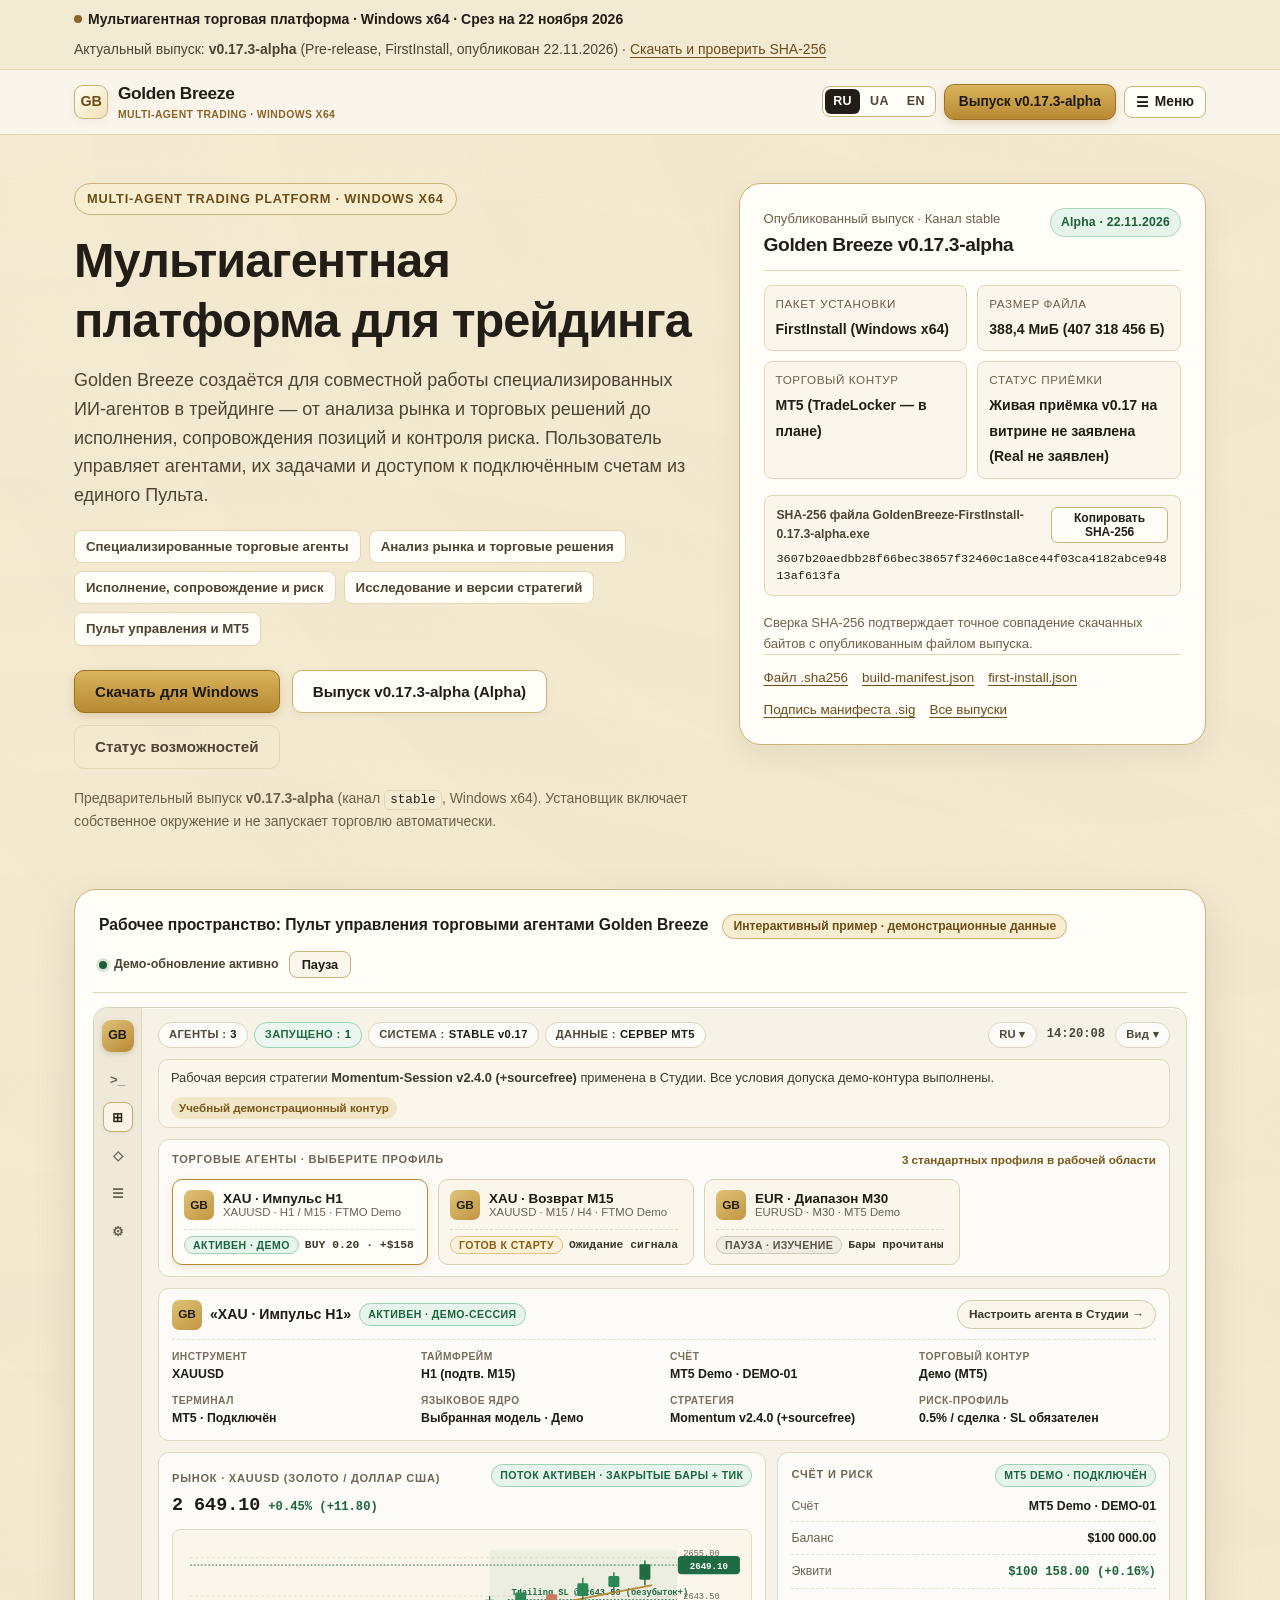
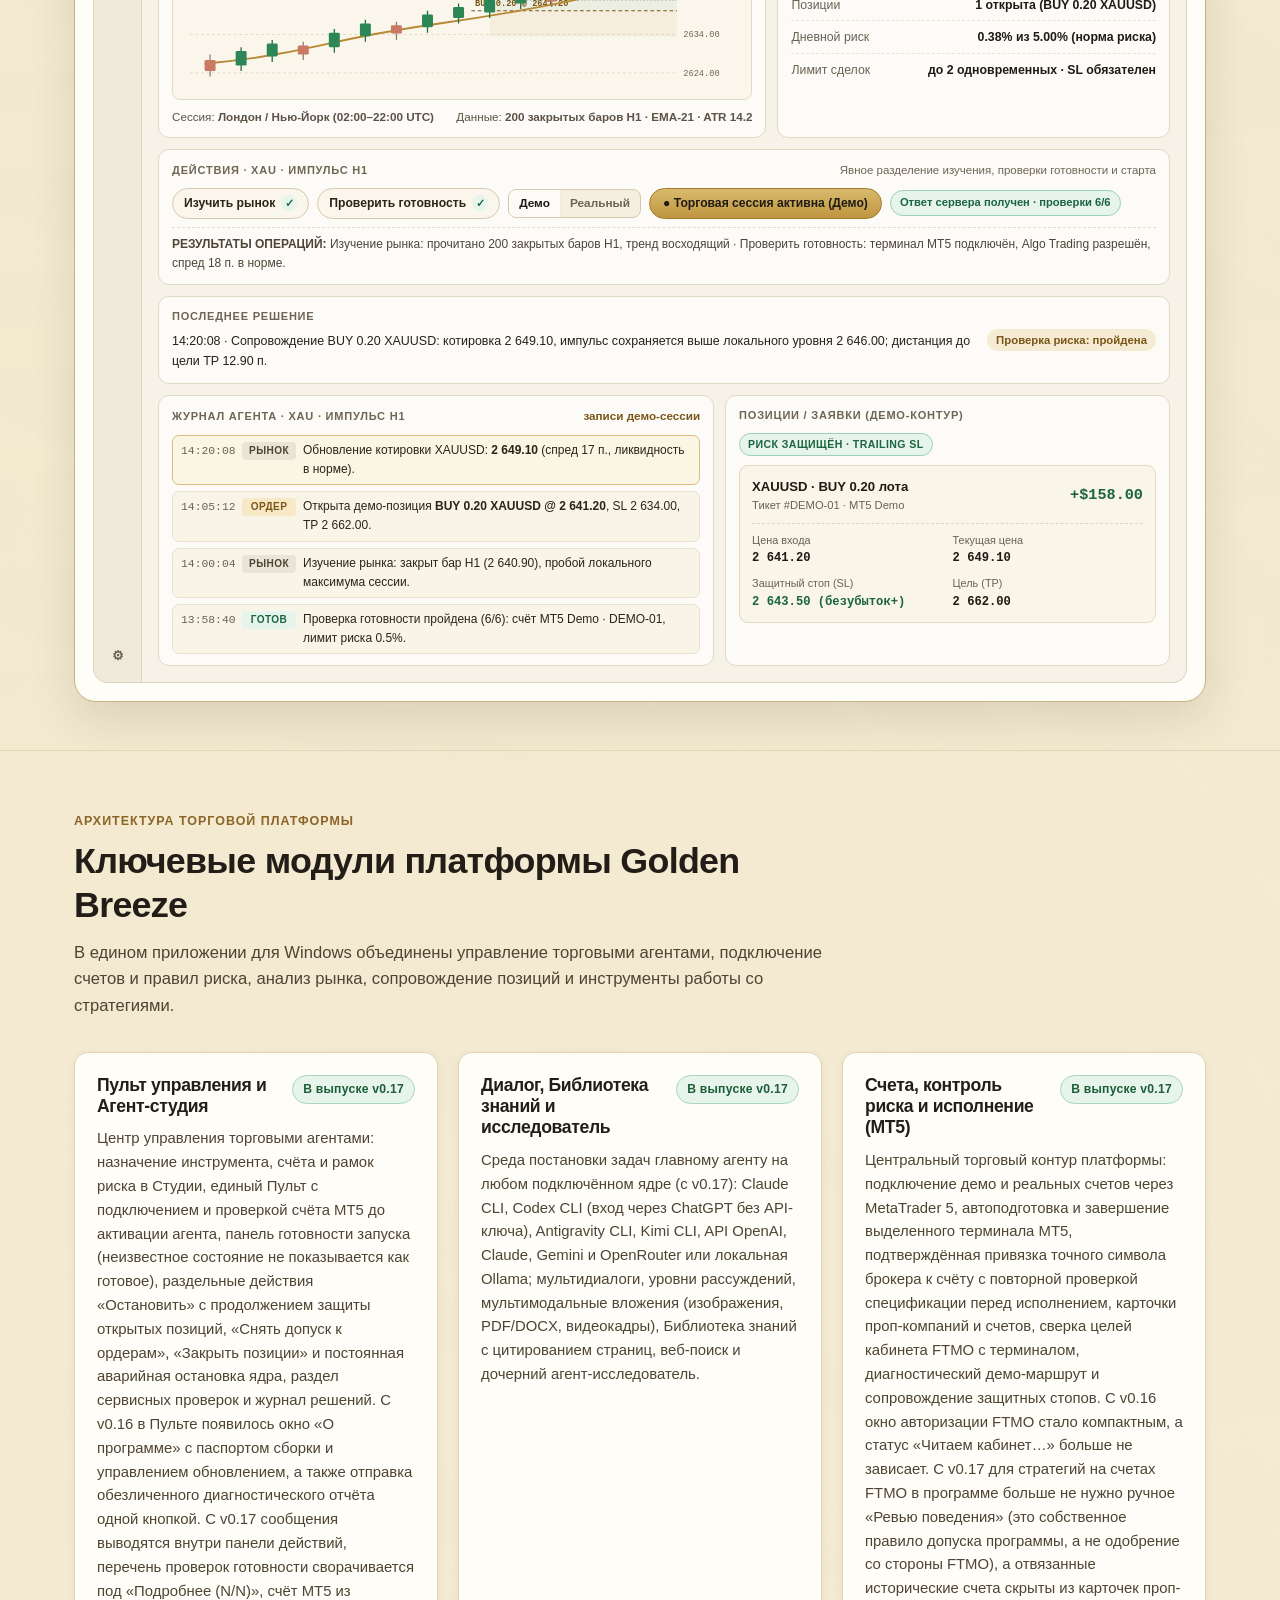
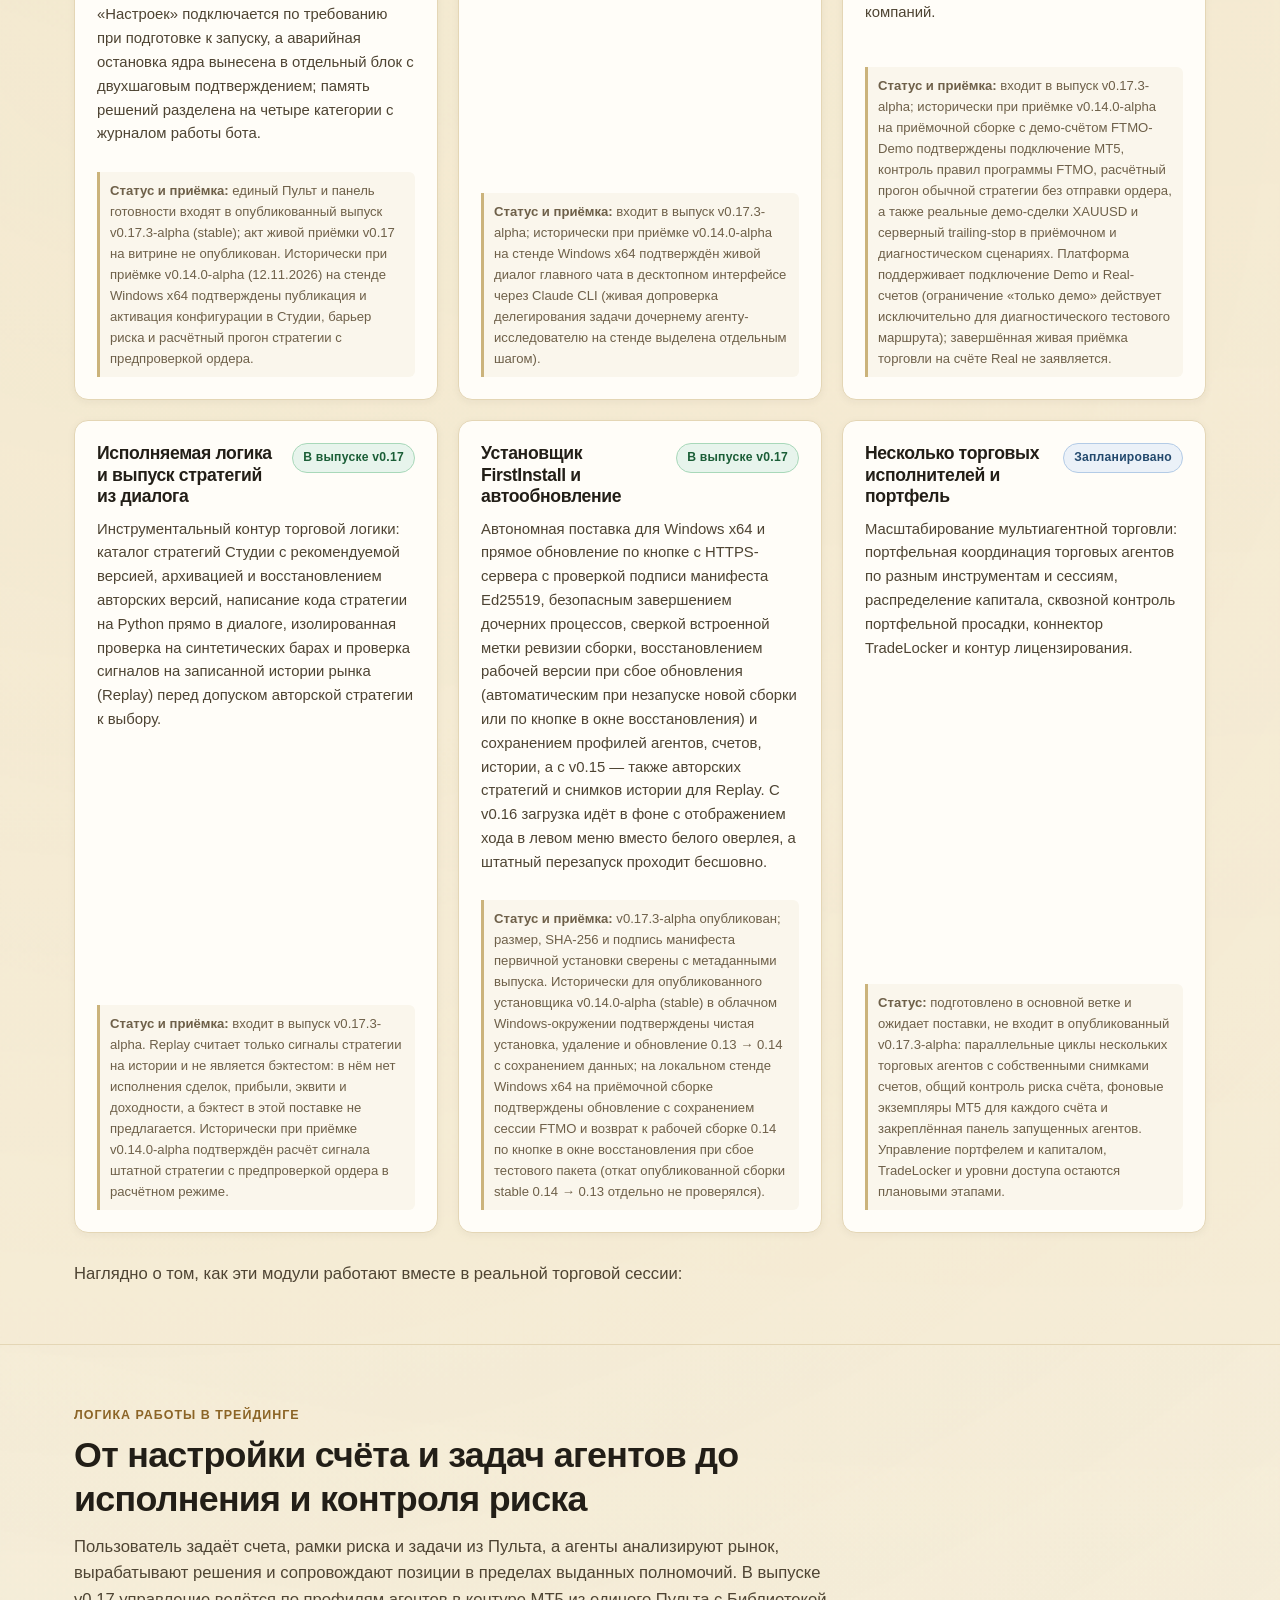
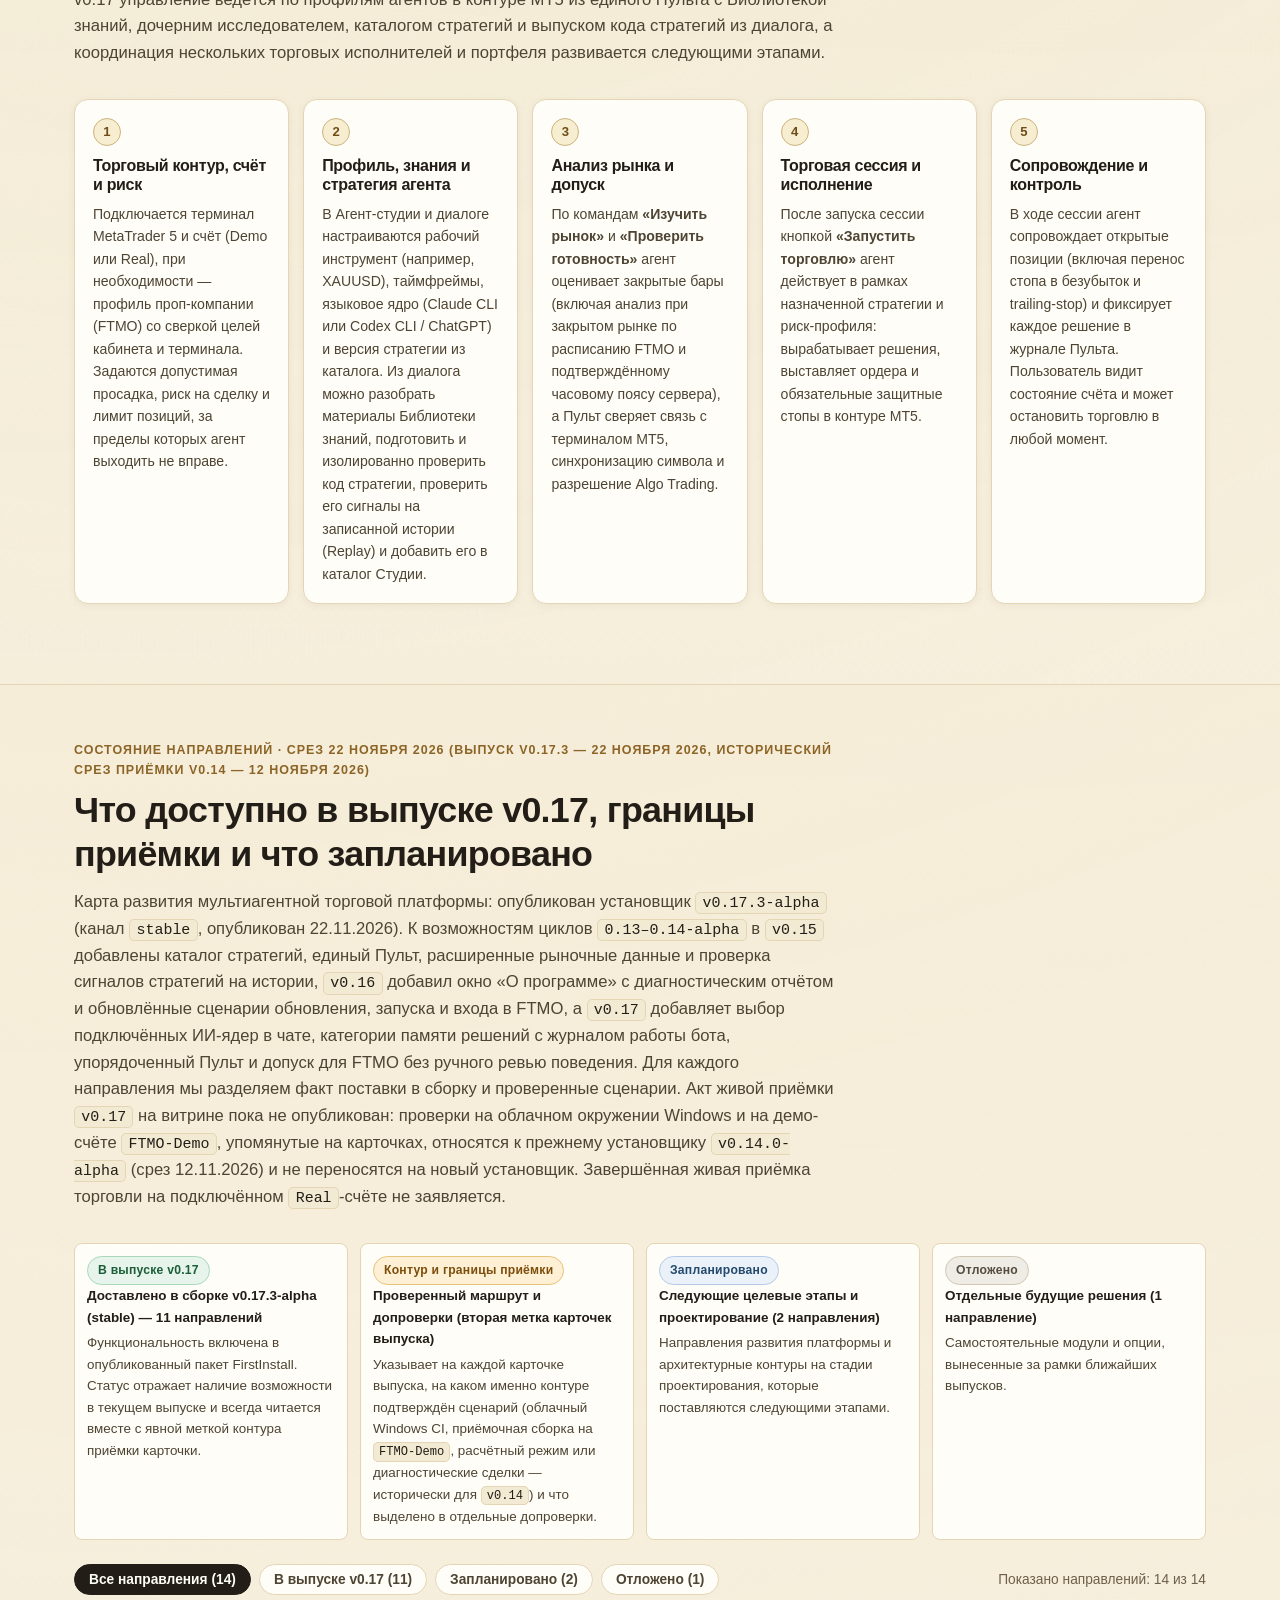
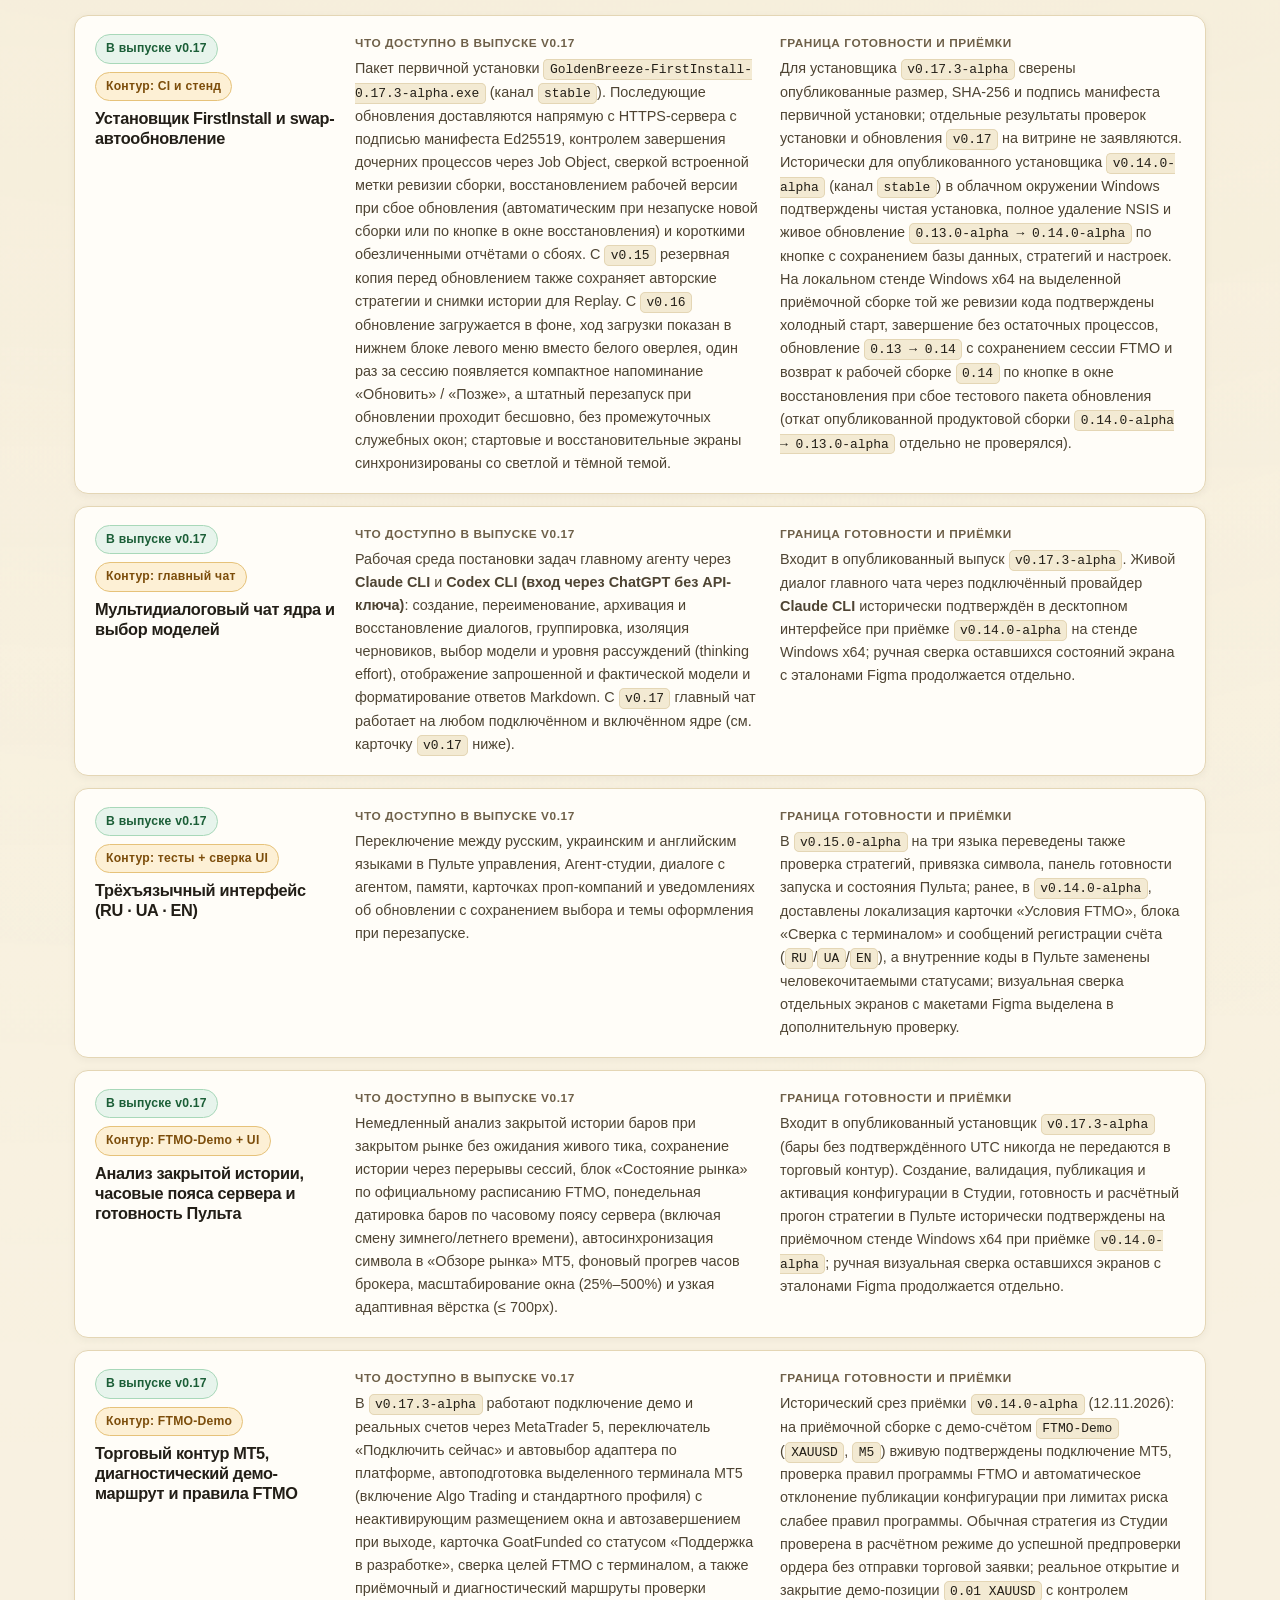
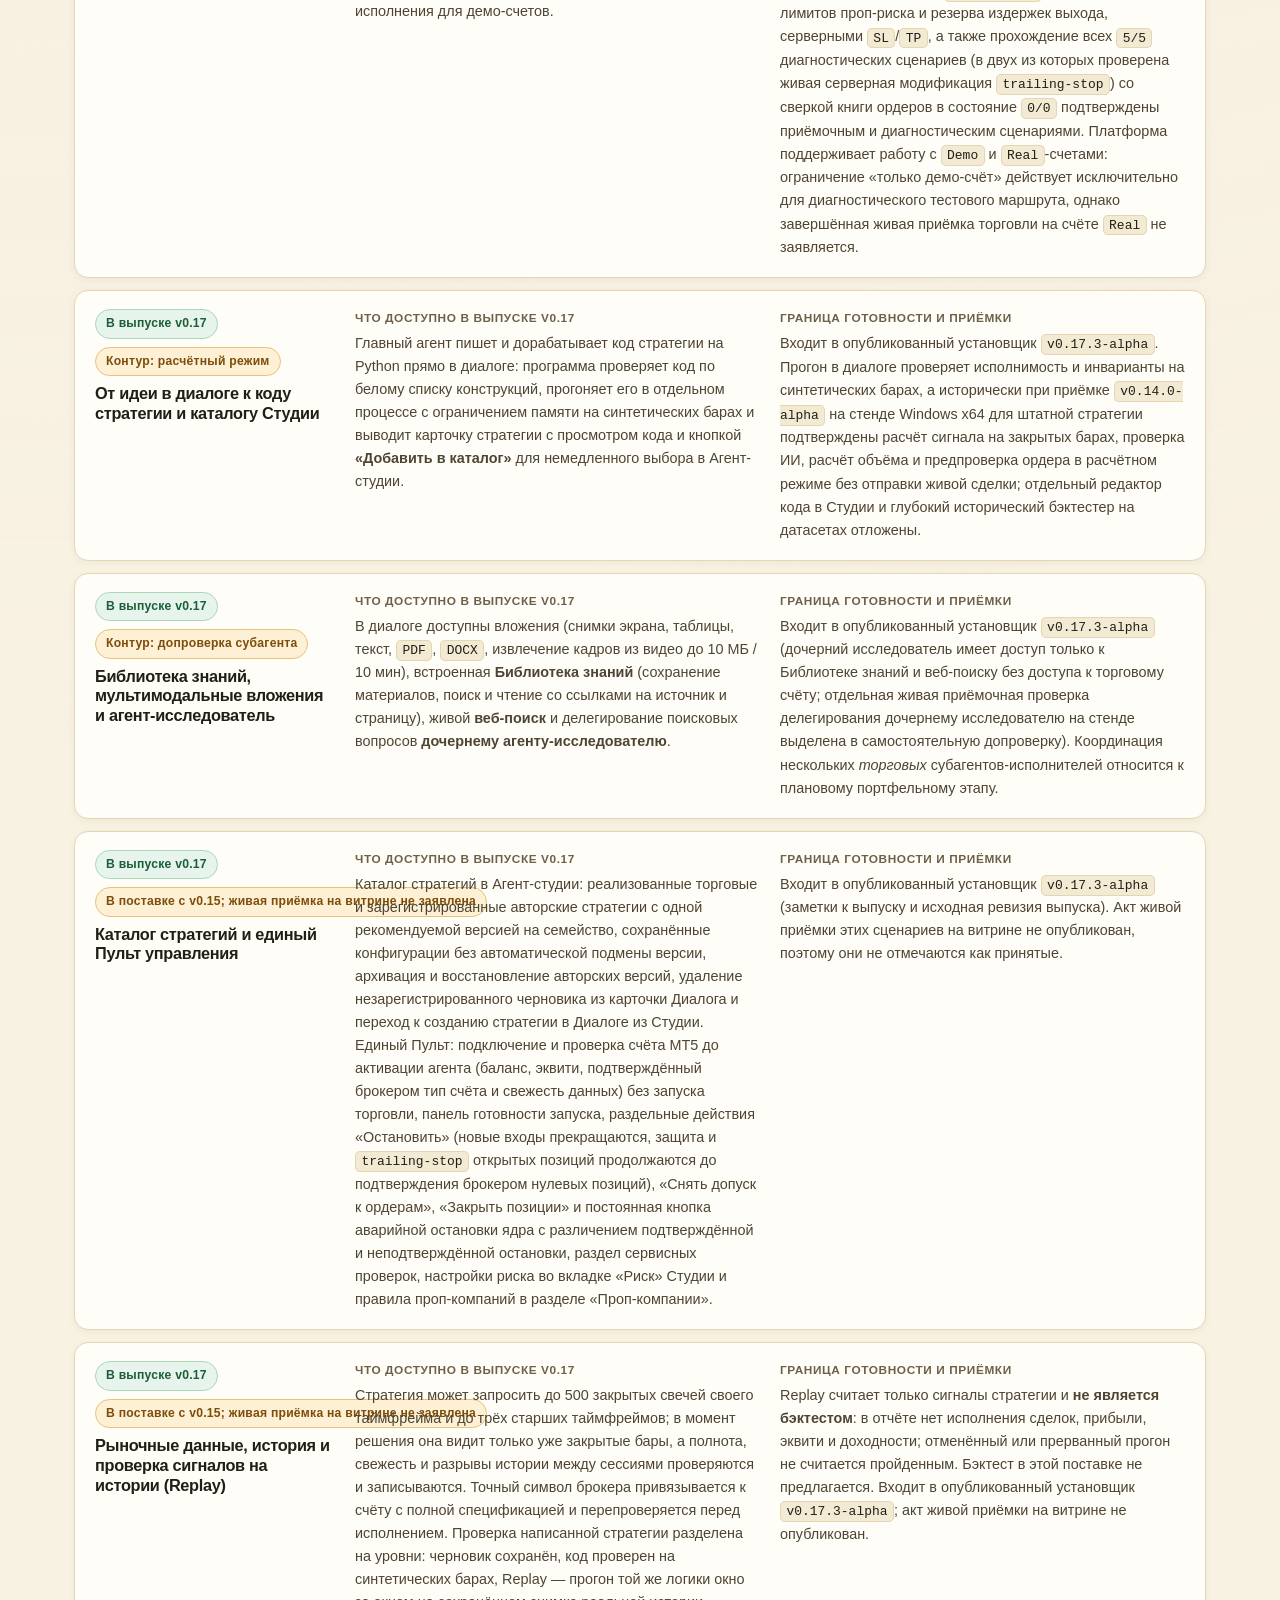
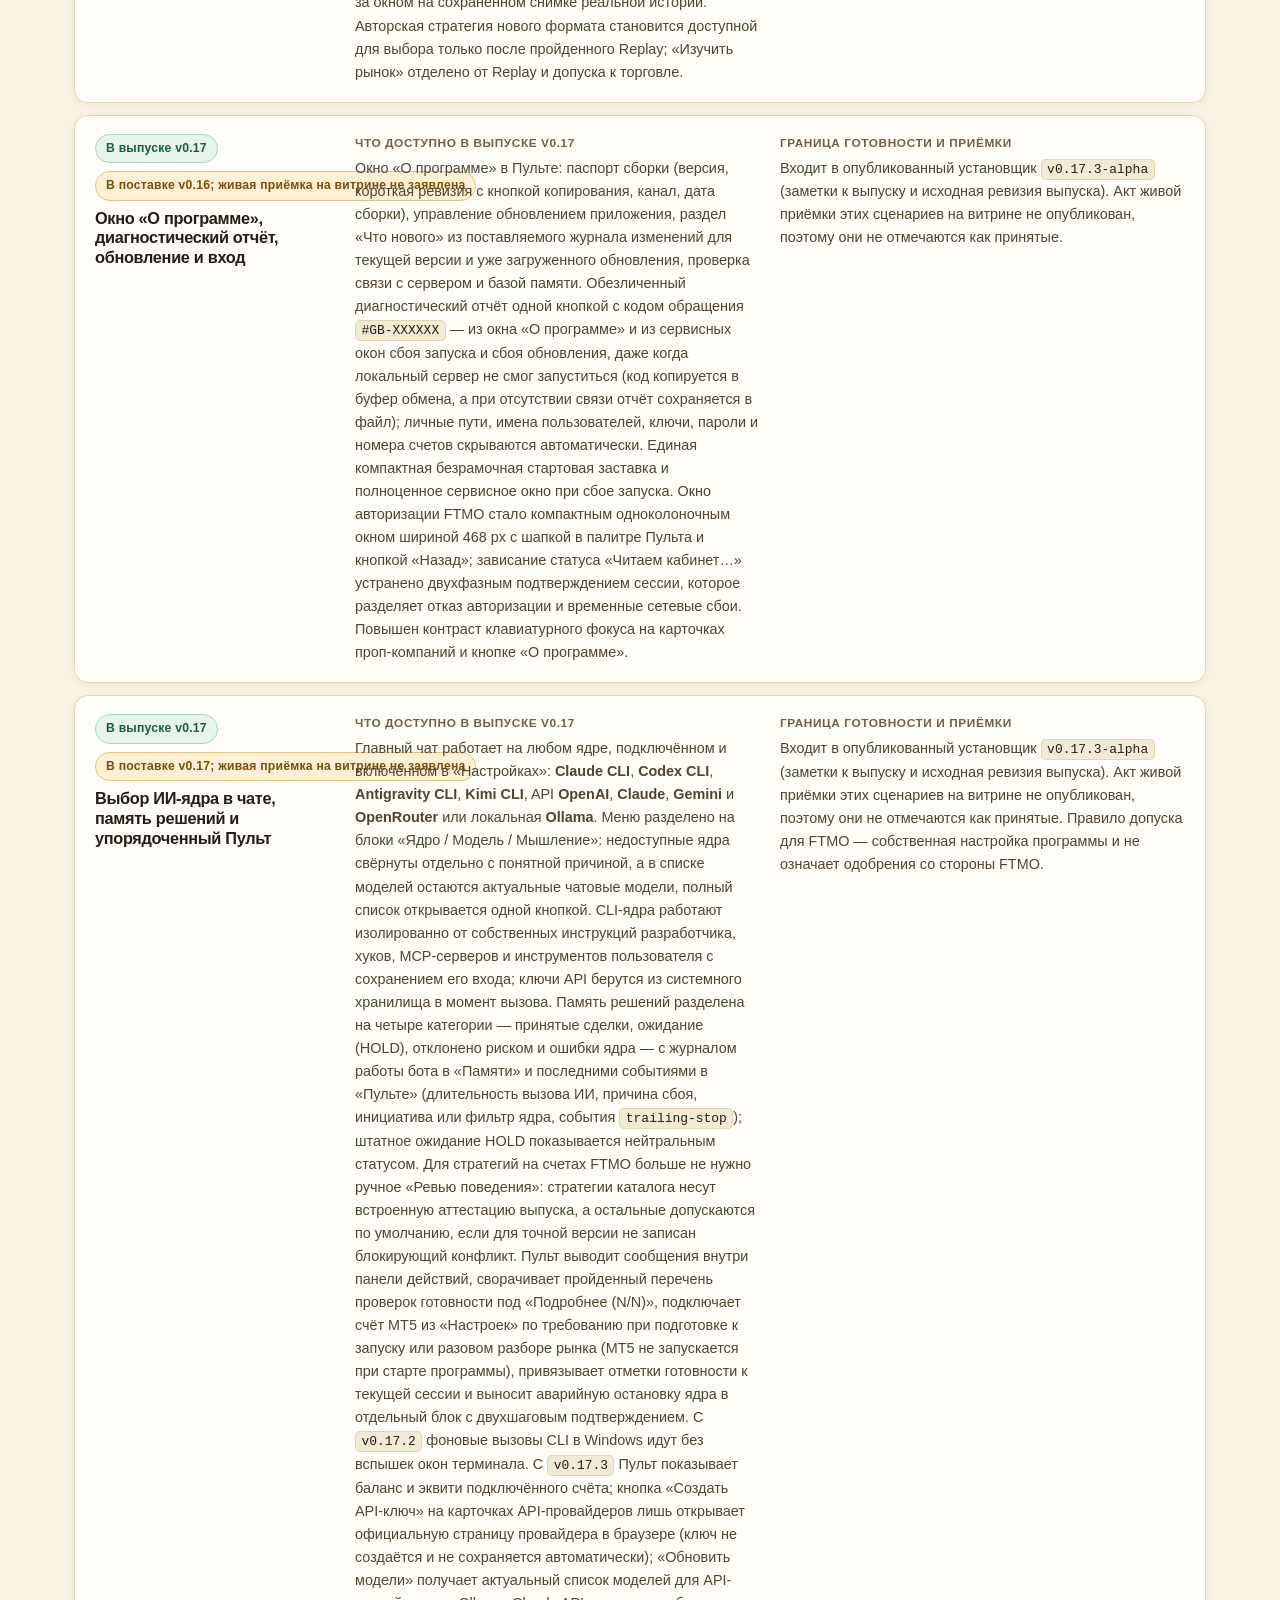
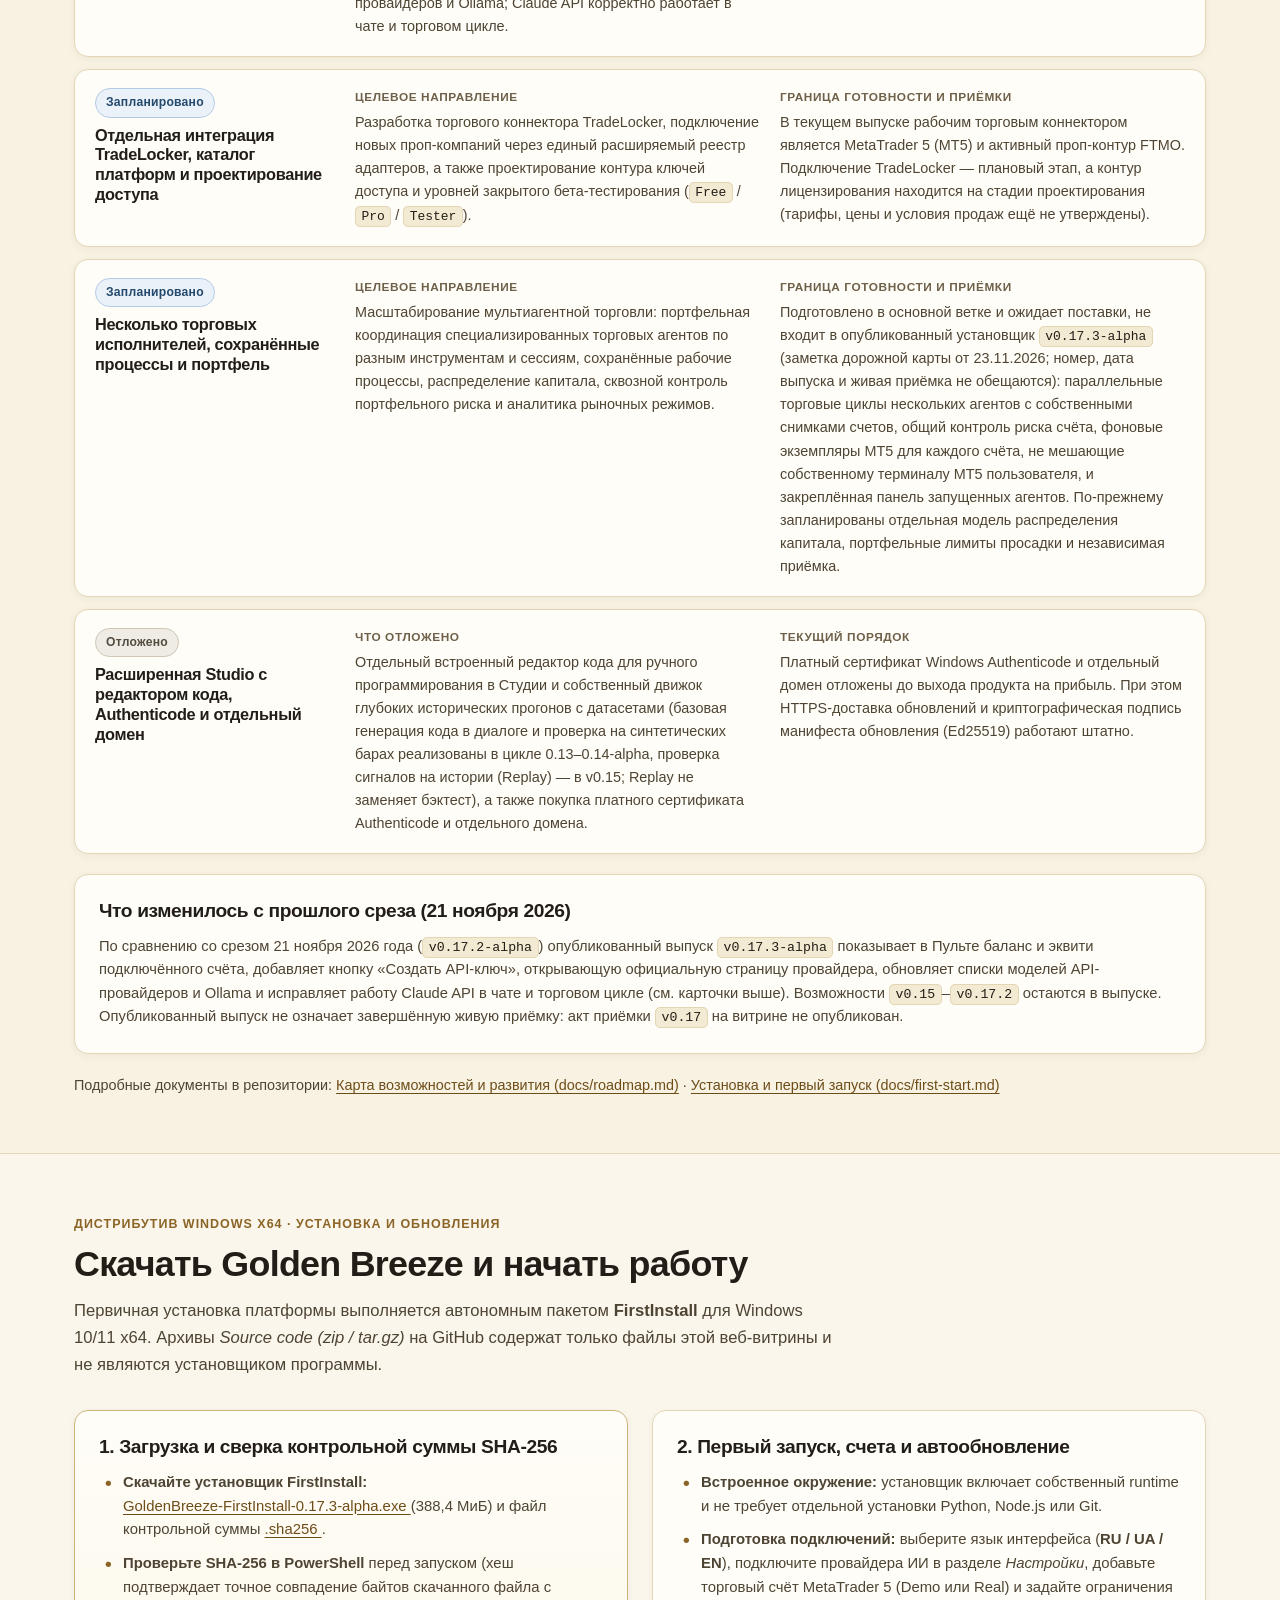
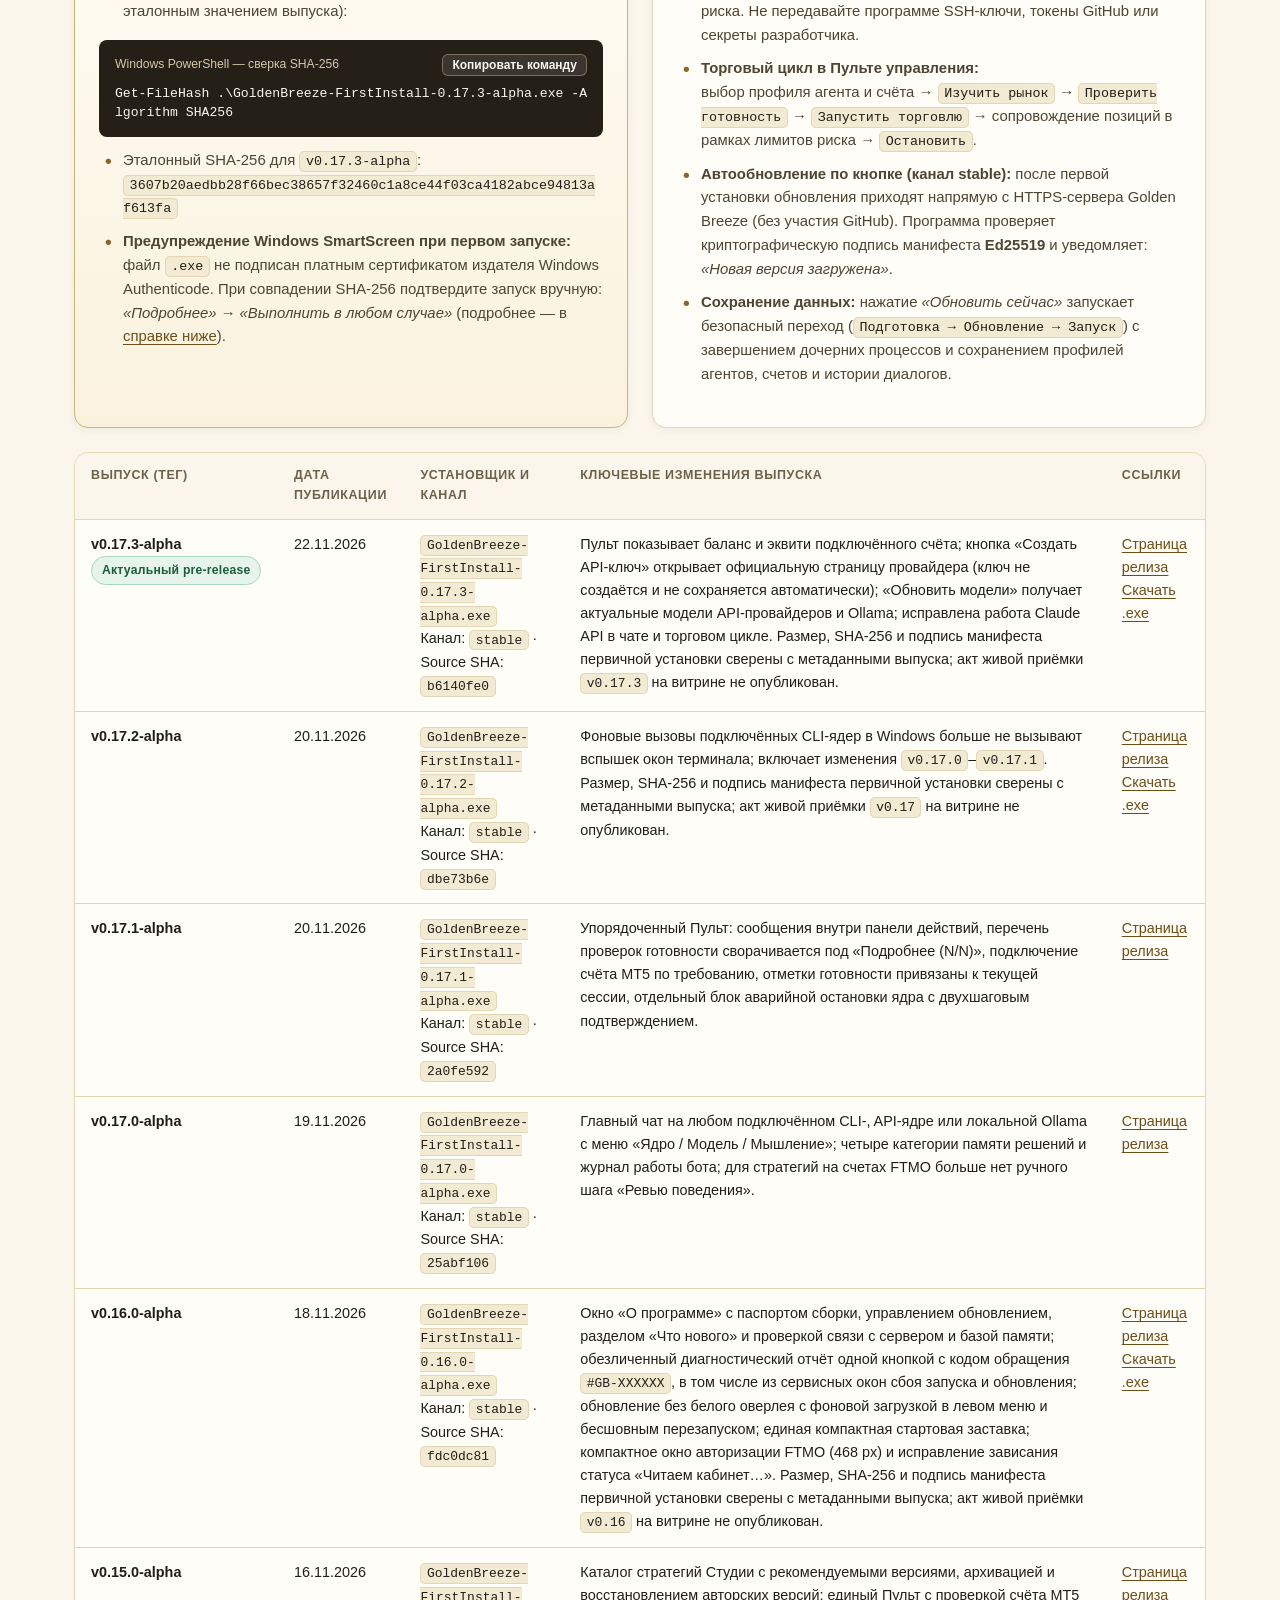
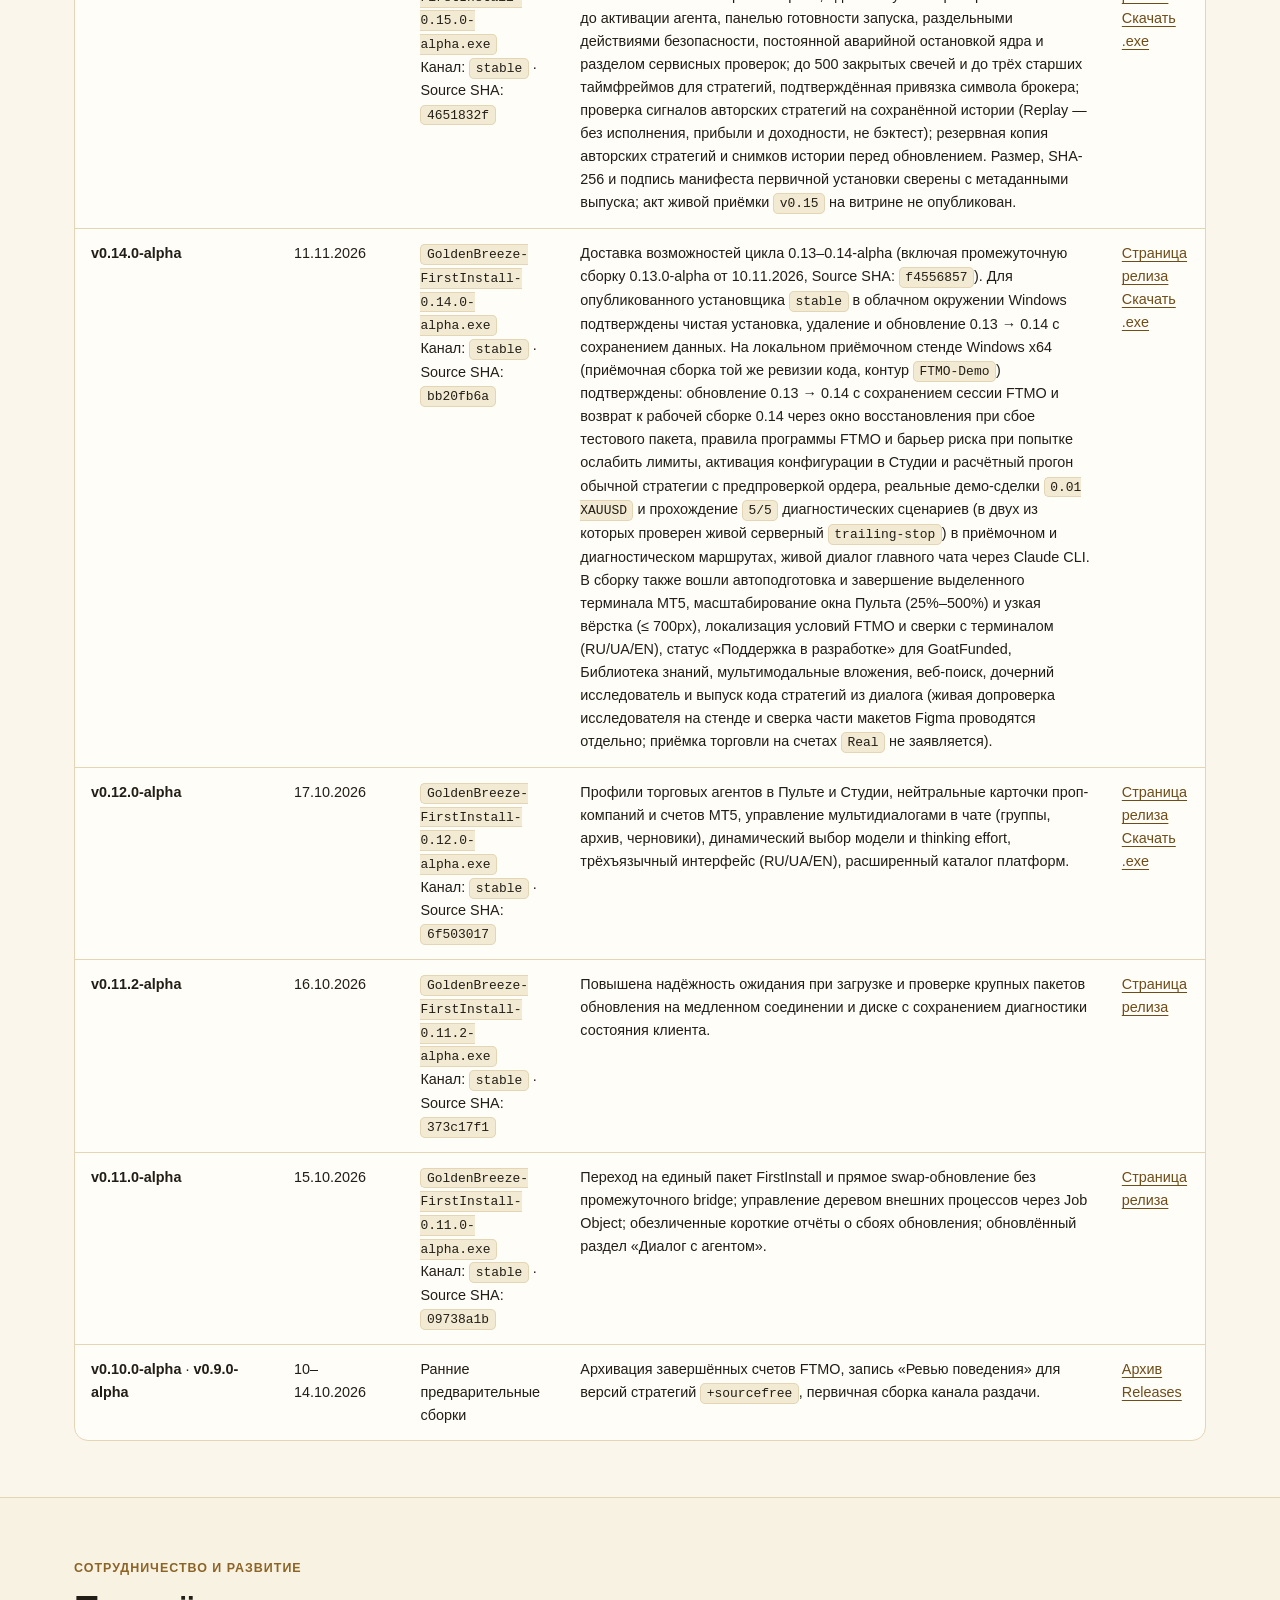
==== commit efa7628b: "docs: distinguish prepared parallel trading from portfolio plans Describe parallel agent execution a" ====
--- a/docs/index.html
+++ b/docs/index.html
@@ -772,11 +772,11 @@
                 <span class="badge badge--planned">Запланировано</span>
               </div>
               <p class="feature-card__desc">
-                Масштабирование мультиагентной торговли: параллельная координация нескольких торговых агентов-исполнителей по разным инструментам и сессиям, распределение капитала, сквозной контроль портфельной просадки, коннектор TradeLocker и контур лицензирования.
+                Масштабирование мультиагентной торговли: портфельная координация торговых агентов по разным инструментам и сессиям, распределение капитала, сквозной контроль портфельной просадки, коннектор TradeLocker и контур лицензирования.
               </p>
             </div>
             <p class="feature-card__boundary">
-              <strong>Статус:</strong> опирается на текущий контур профилей Пульта и исследовательского субагента; портфельная координация торговых исполнителей, TradeLocker и уровни доступа — плановые этапы.
+              <strong>Статус:</strong> подготовлено в основной ветке и ожидает поставки, не входит в опубликованный v0.17.3-alpha: параллельные циклы нескольких торговых агентов с собственными снимками счетов, общий контроль риска счёта, фоновые экземпляры MT5 для каждого счёта и закреплённая панель запущенных агентов. Управление портфелем и капиталом, TradeLocker и уровни доступа остаются плановыми этапами.
             </p>
           </article>
         </div>
@@ -1154,13 +1154,13 @@
             <div>
               <span class="matrix-item__col-label">Целевое направление</span>
               <p class="matrix-item__text">
-                Масштабирование мультиагентной торговли: параллельная координация нескольких специализированных торговых агентов по разным инструментам и сессиям, сохранённые рабочие процессы, распределение капитала, сквозной контроль портфельного риска и аналитика рыночных режимов.
+                Масштабирование мультиагентной торговли: портфельная координация специализированных торговых агентов по разным инструментам и сессиям, сохранённые рабочие процессы, распределение капитала, сквозной контроль портфельного риска и аналитика рыночных режимов.
               </p>
             </div>
             <div>
               <span class="matrix-item__col-label">Граница готовности и приёмки</span>
               <p class="matrix-item__text">
-                Опирается на текущий контур профилей Пульта и требует отдельной модели распределения капитала, портфельных лимитов просадки и независимой приёмки.
+                Подготовлено в основной ветке и ожидает поставки, не входит в опубликованный установщик <code>v0.17.3-alpha</code> (заметка дорожной карты от 23.11.2026; номер, дата выпуска и живая приёмка не обещаются): параллельные торговые циклы нескольких агентов с собственными снимками счетов, общий контроль риска счёта, фоновые экземпляры MT5 для каждого счёта, не мешающие собственному терминалу MT5 пользователя, и закреплённая панель запущенных агентов. По-прежнему запланированы отдельная модель распределения капитала, портфельные лимиты просадки и независимая приёмка.
               </p>
             </div>
           </article>
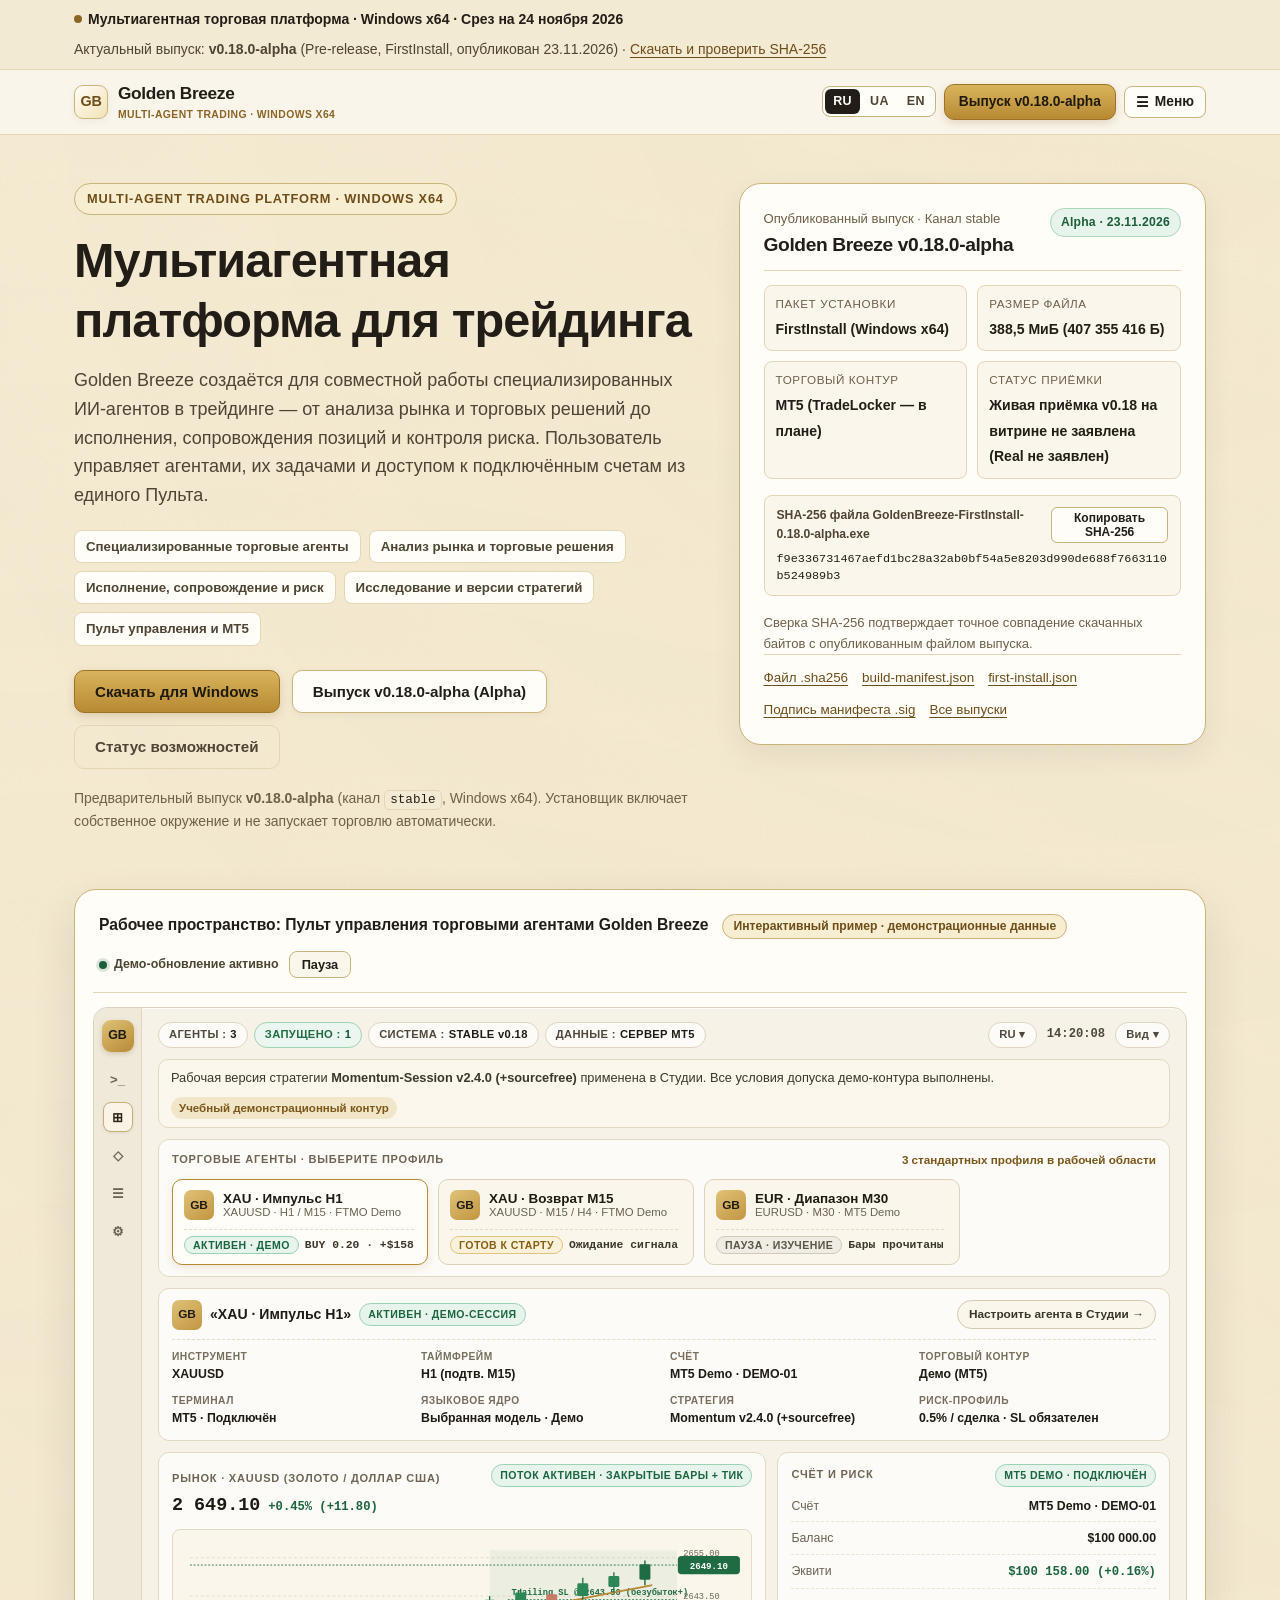
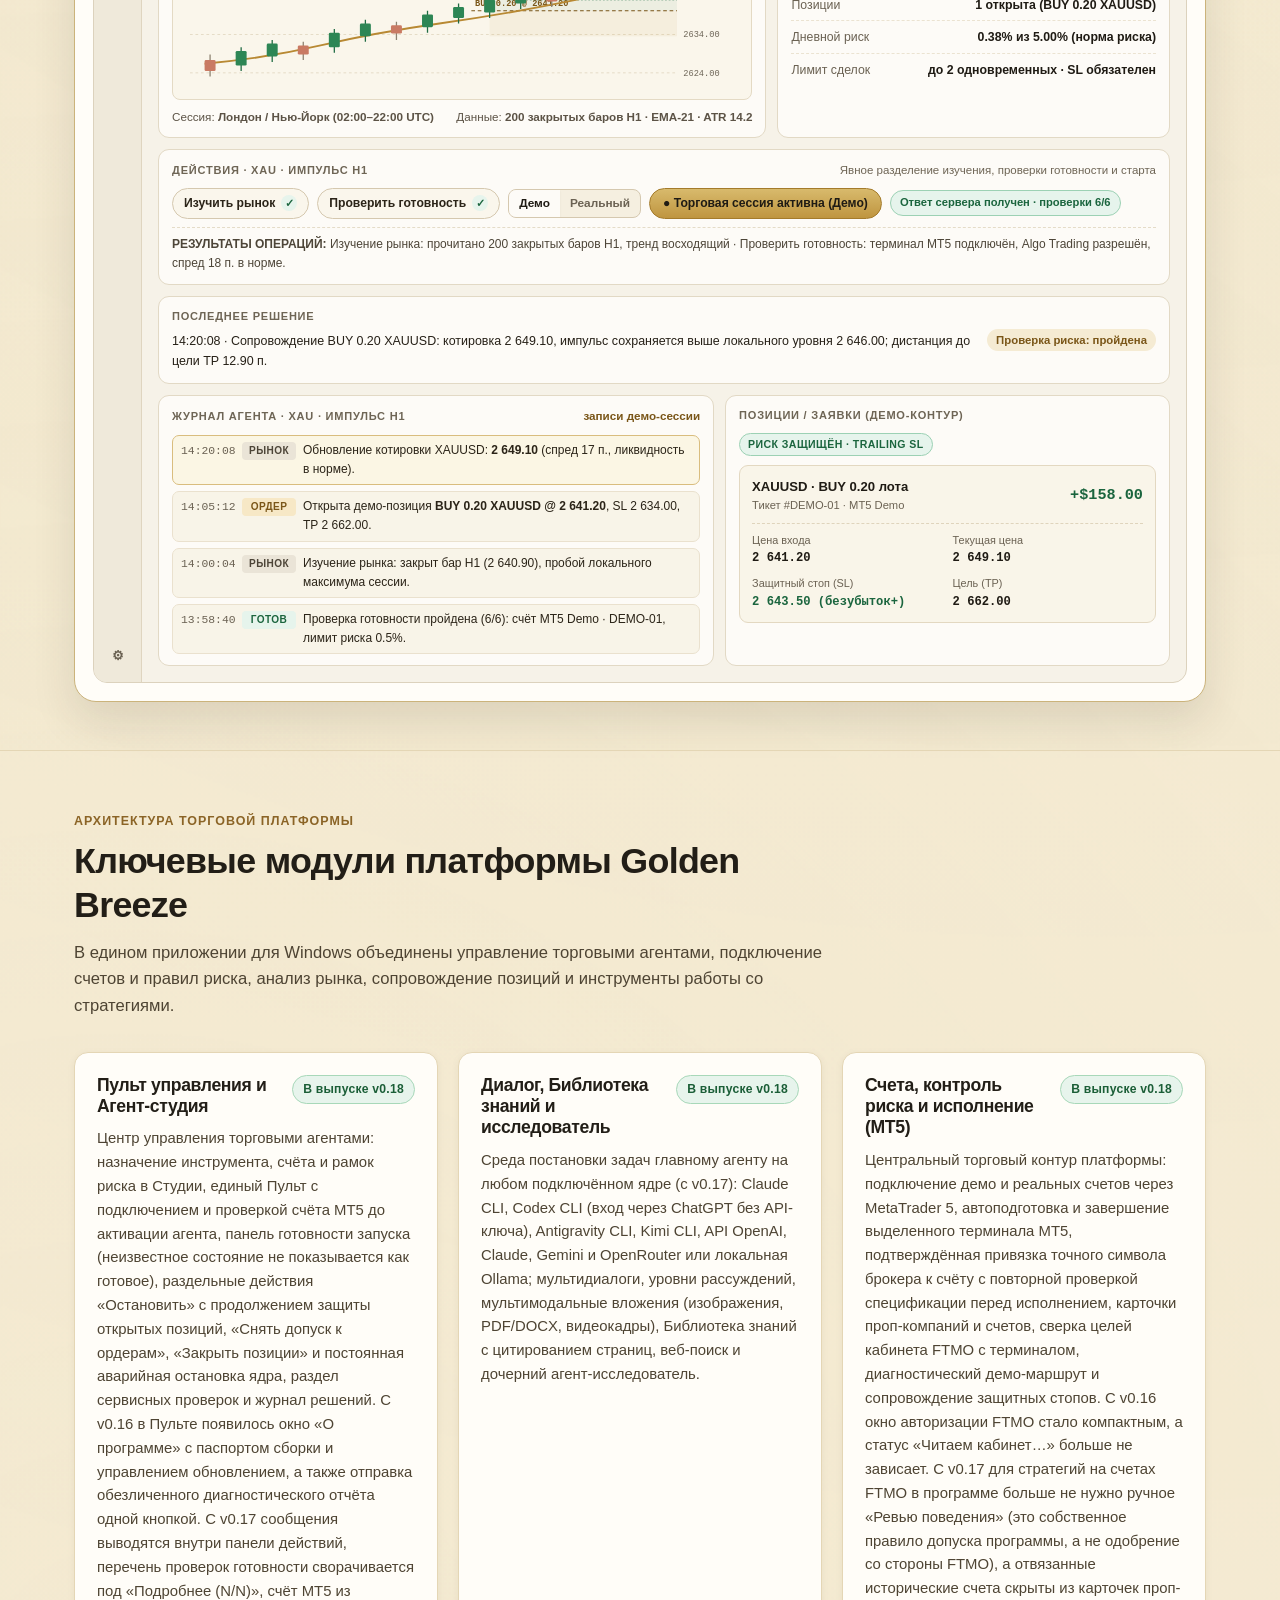
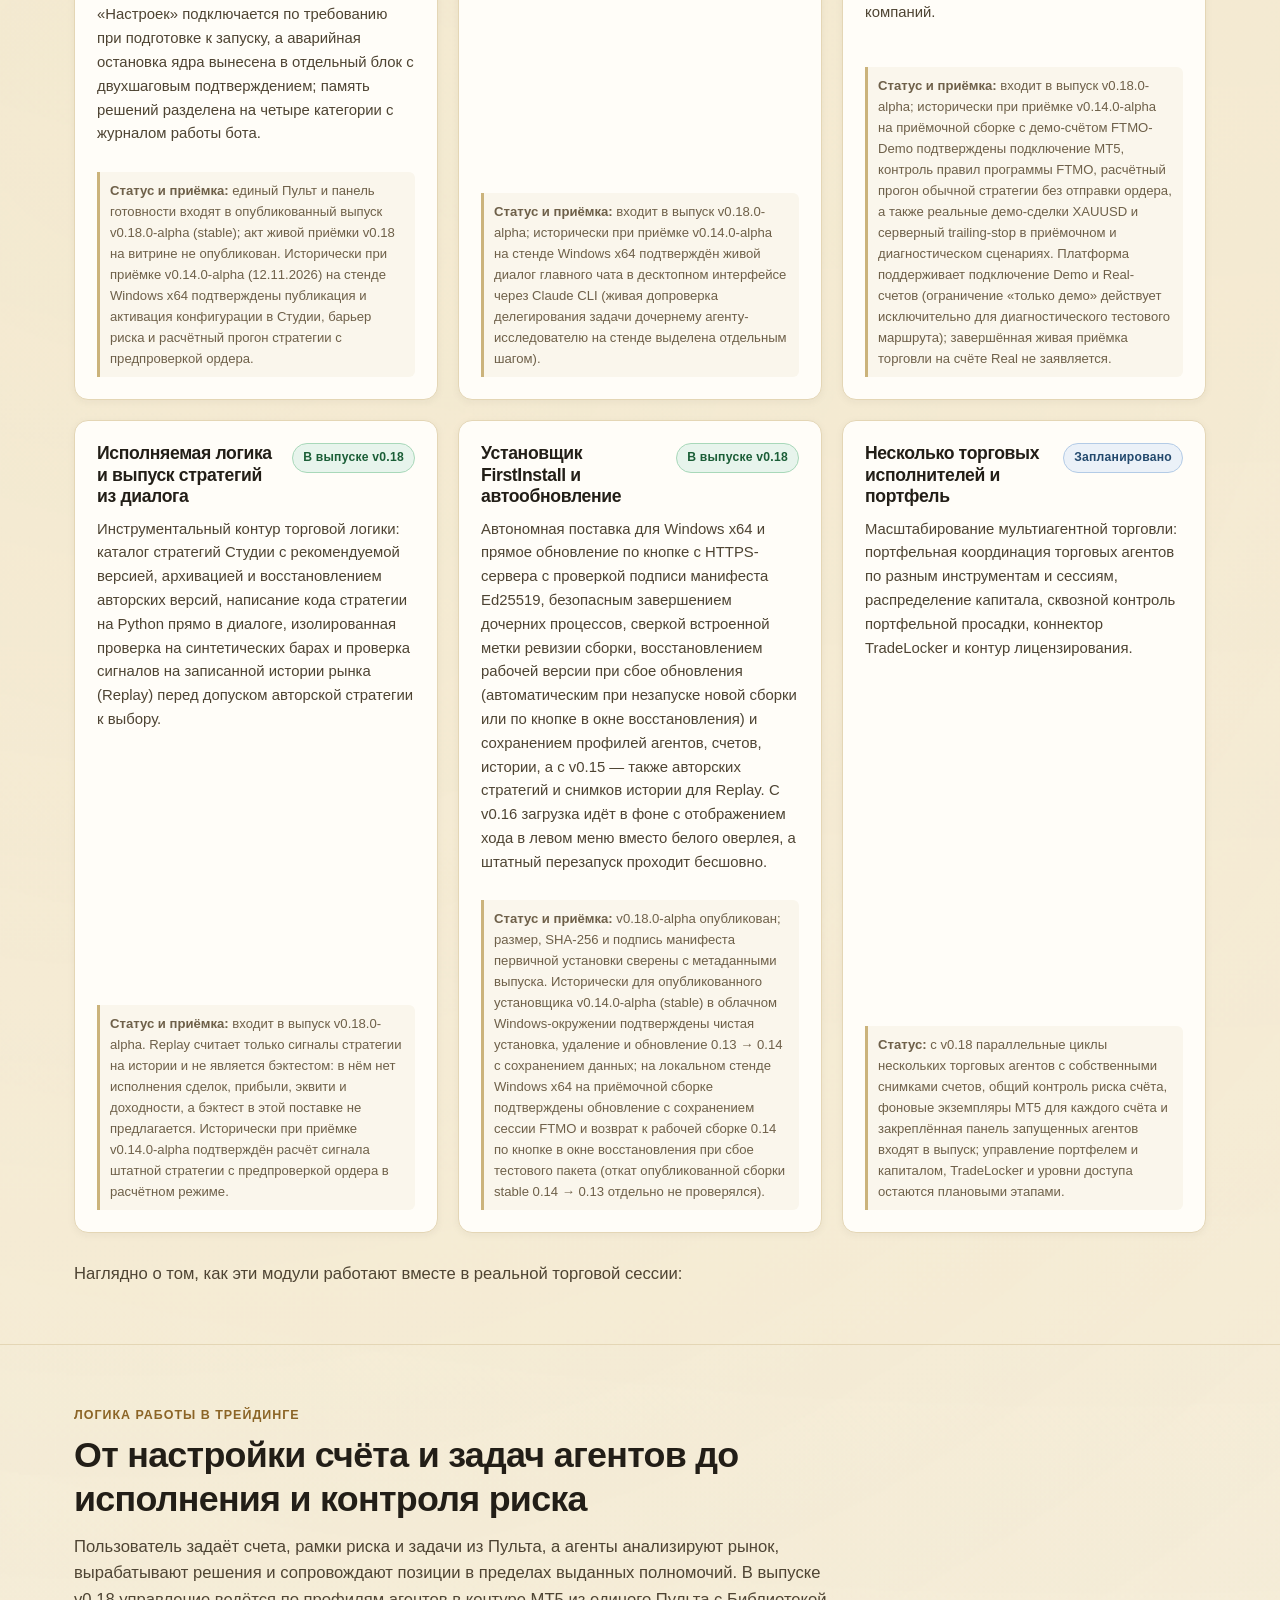
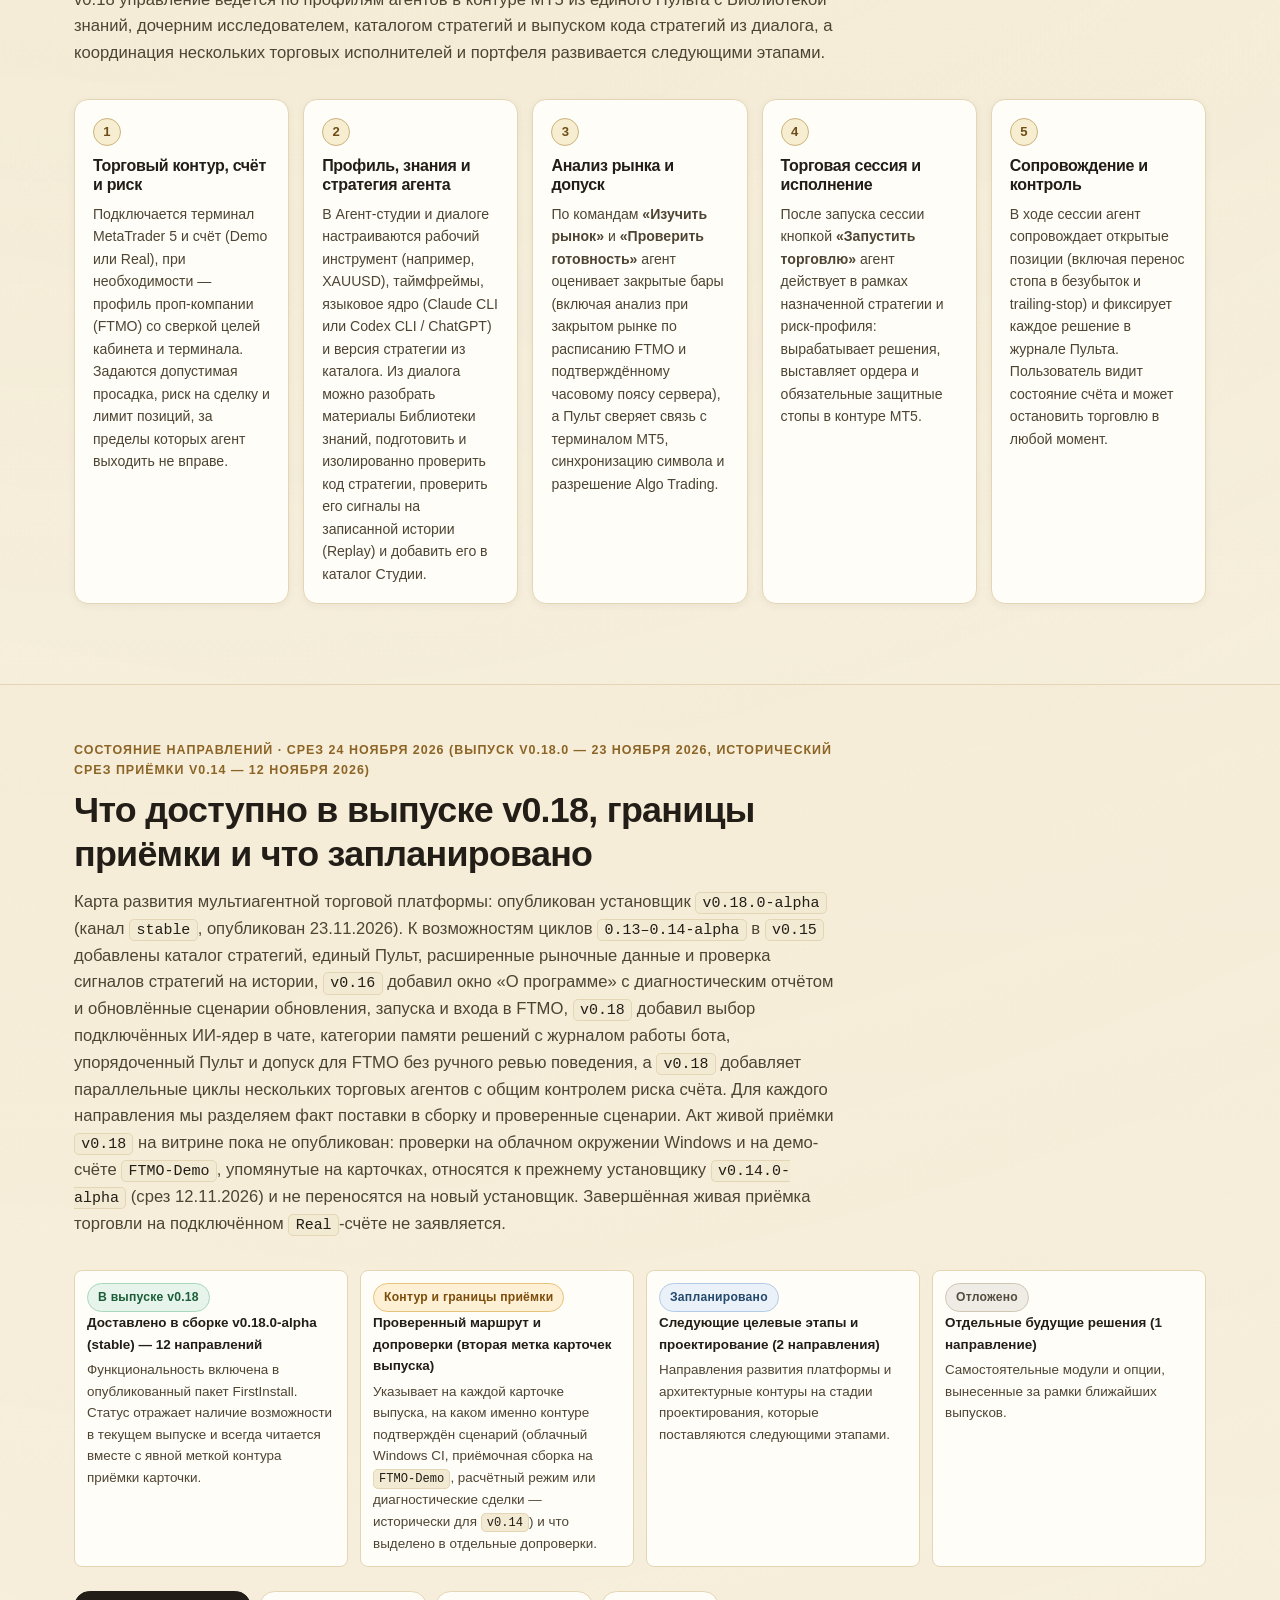
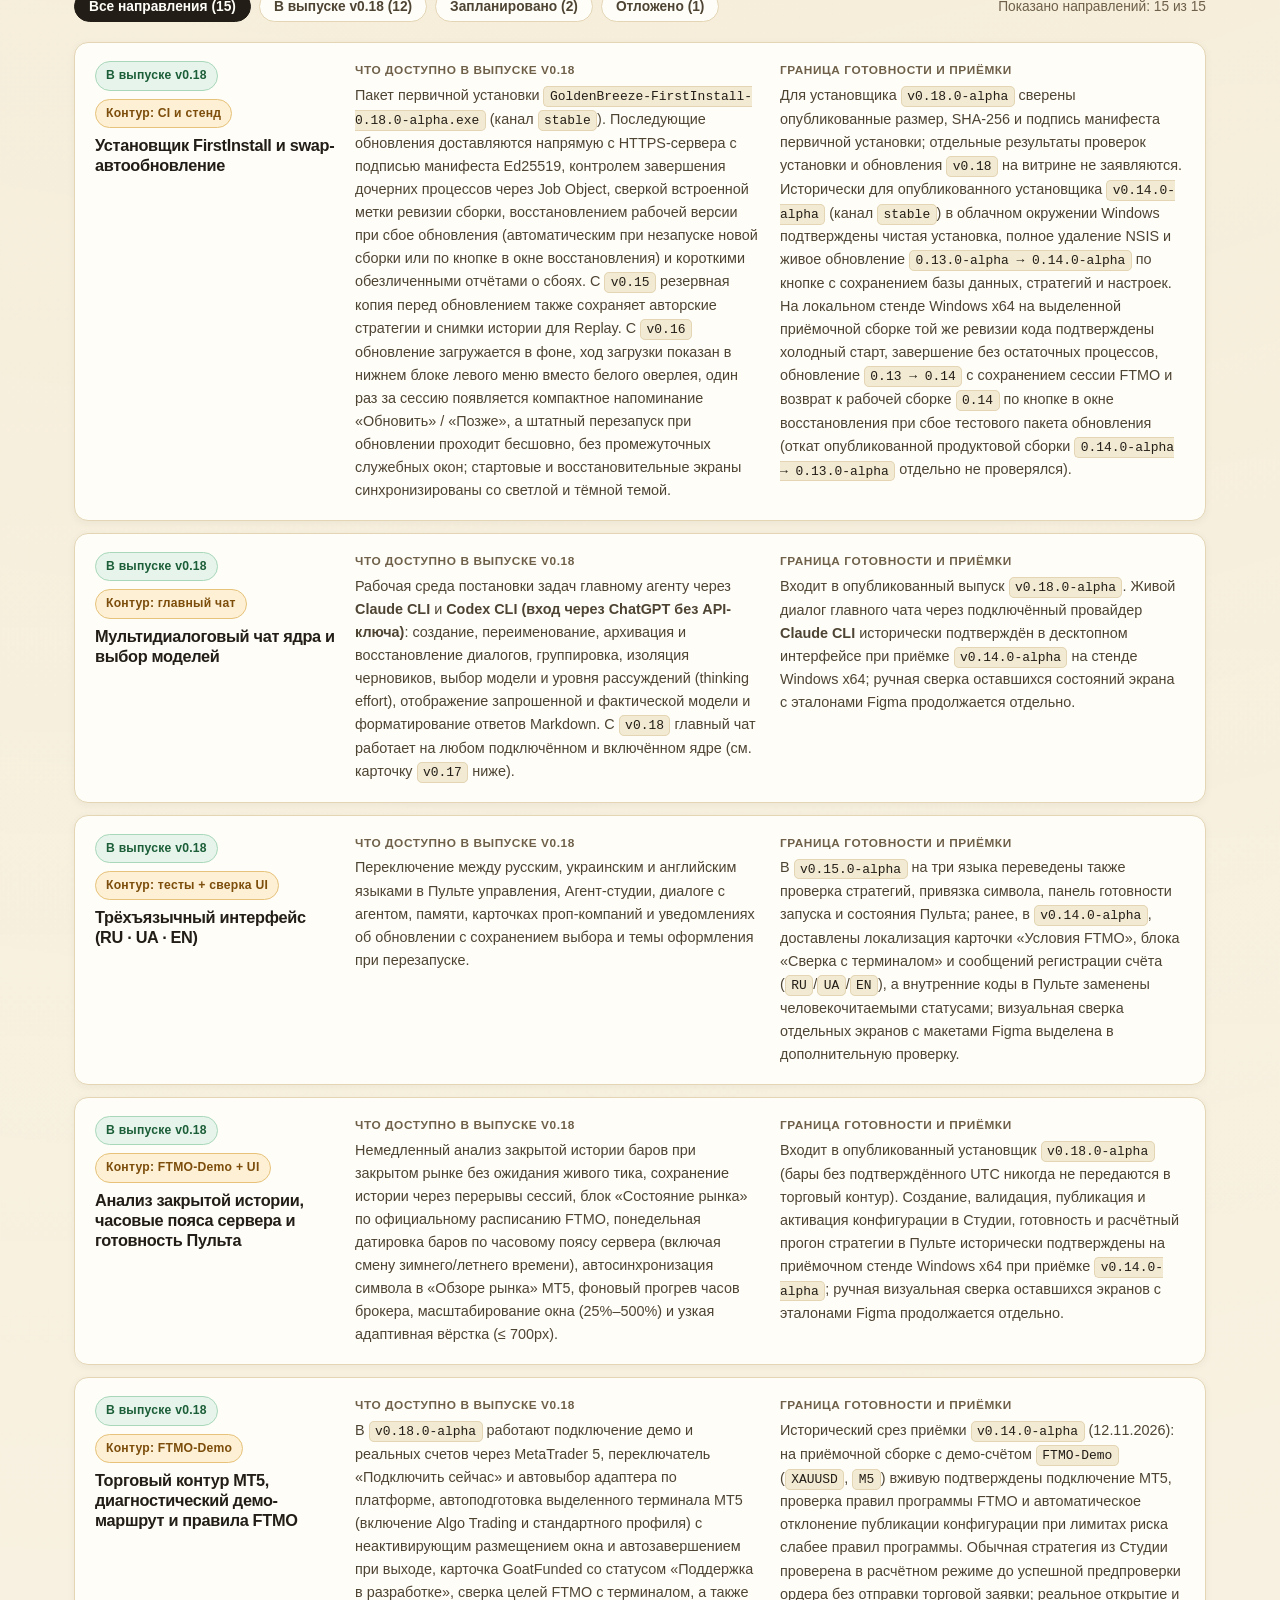
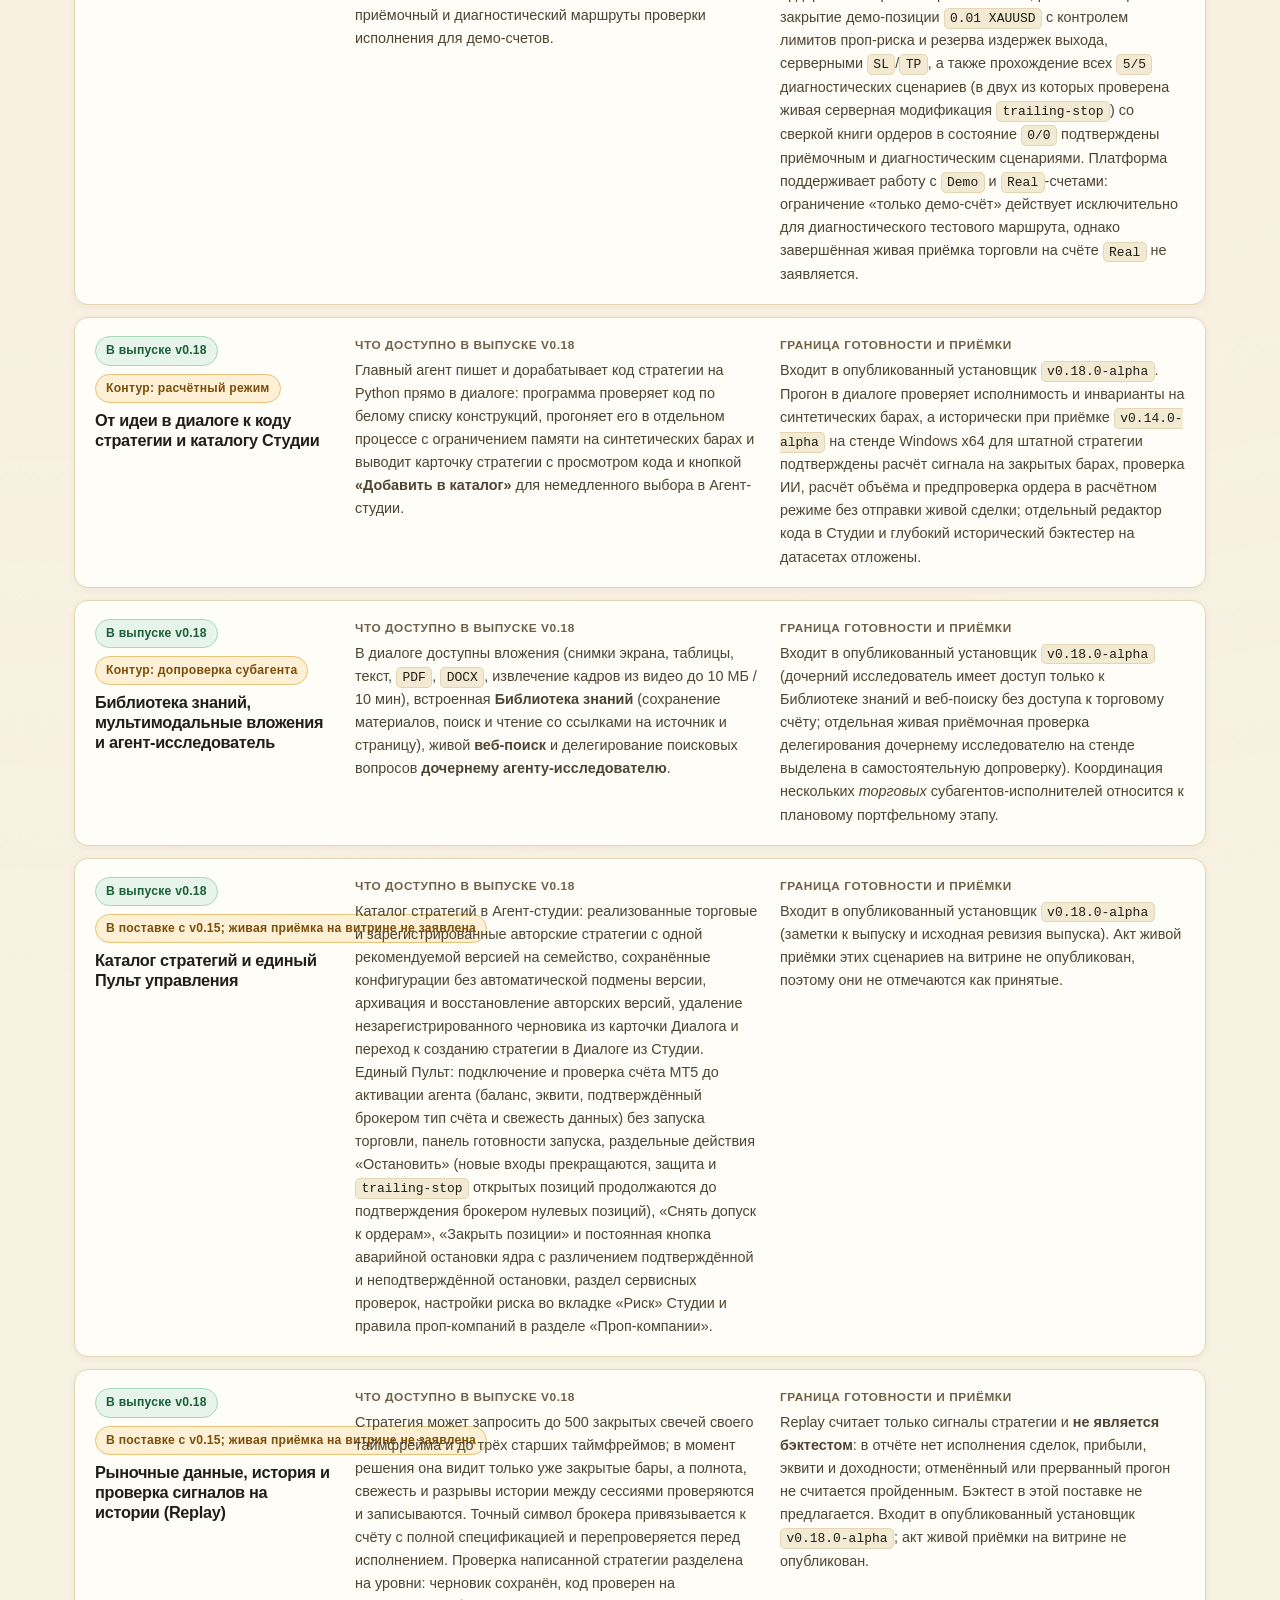
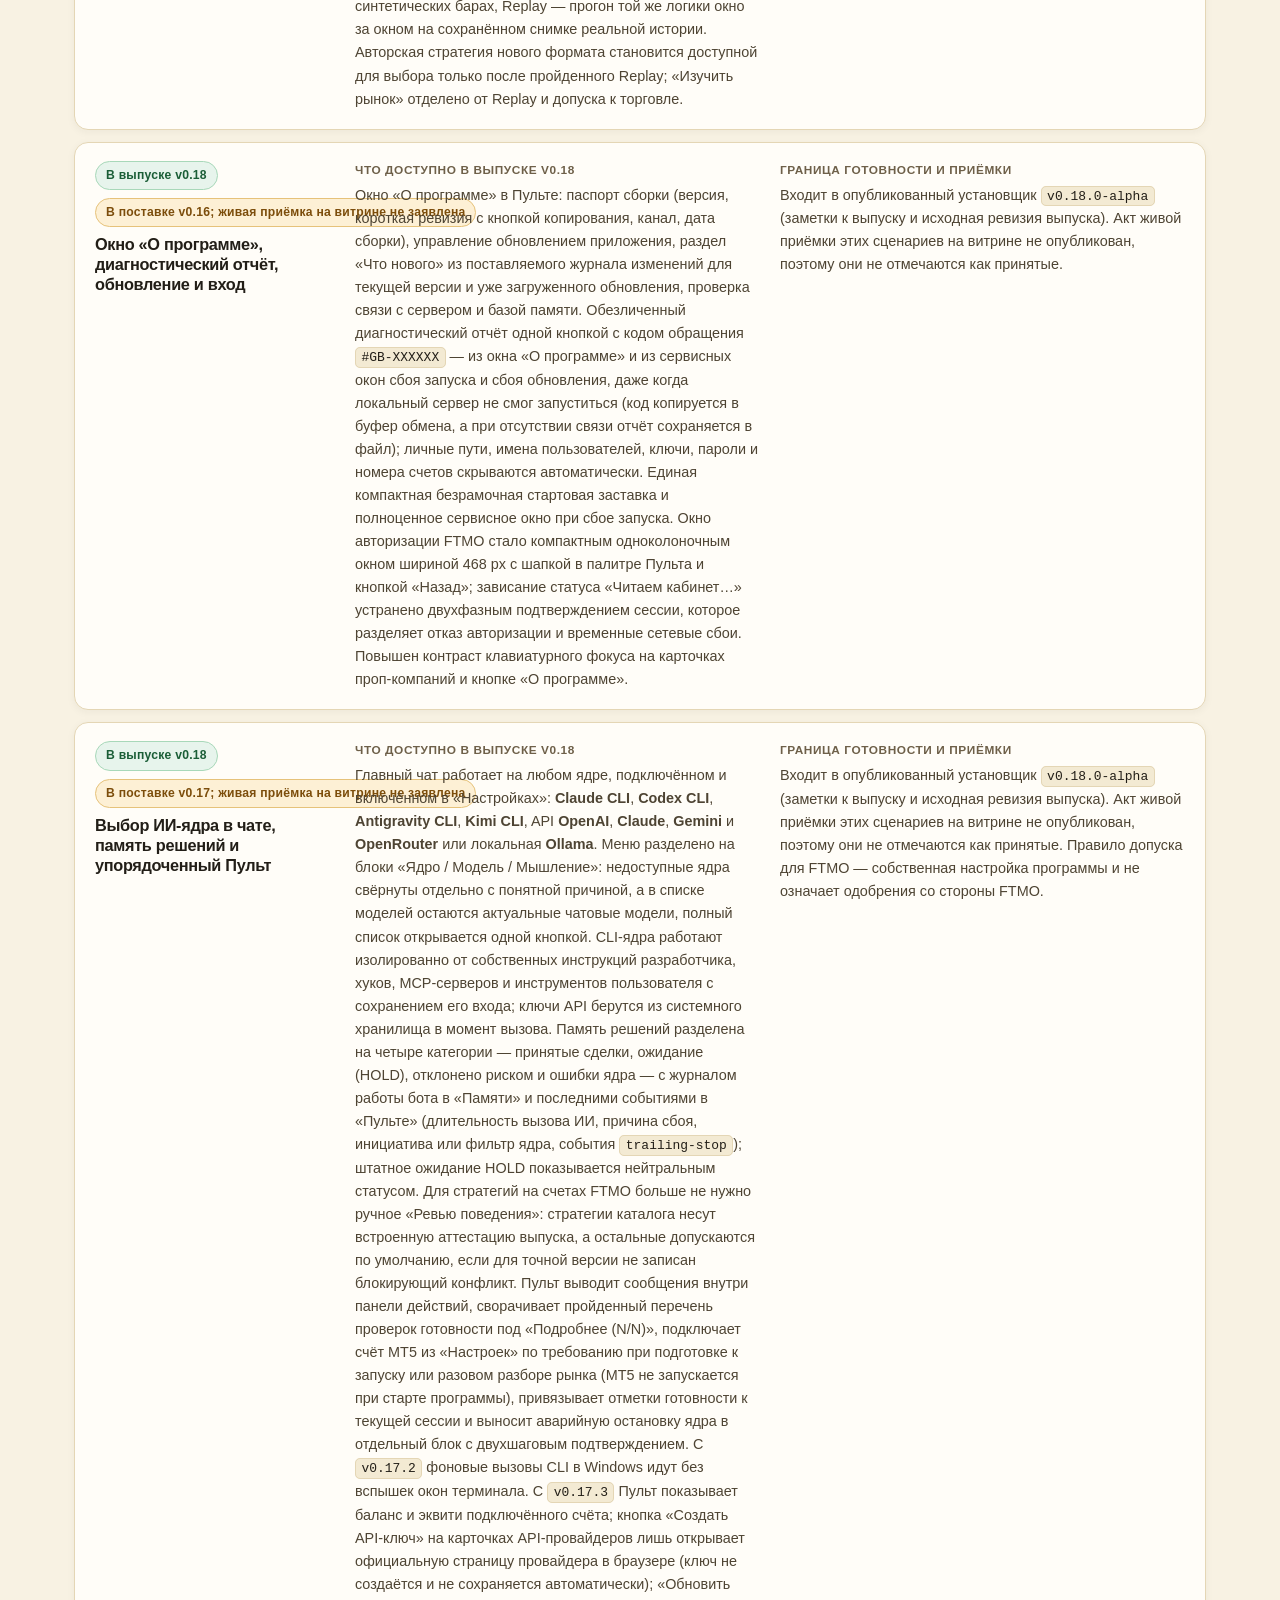
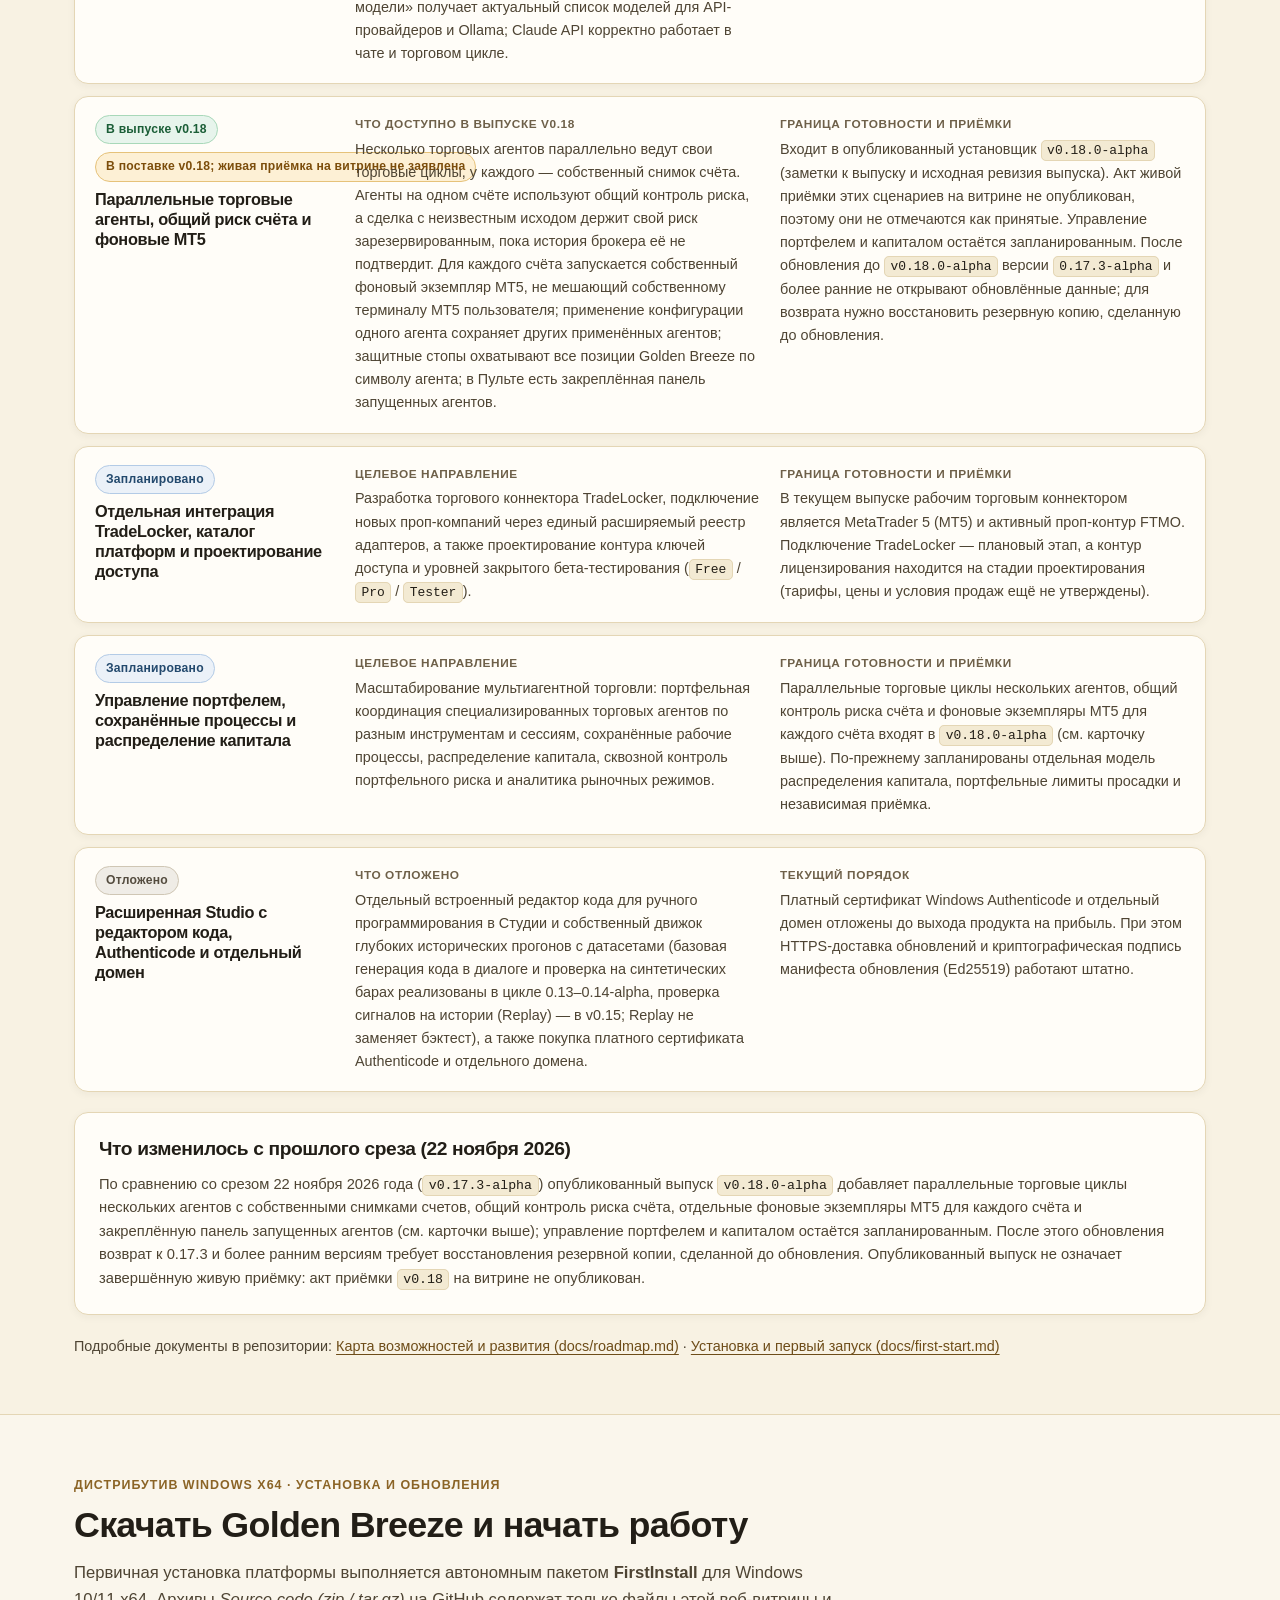
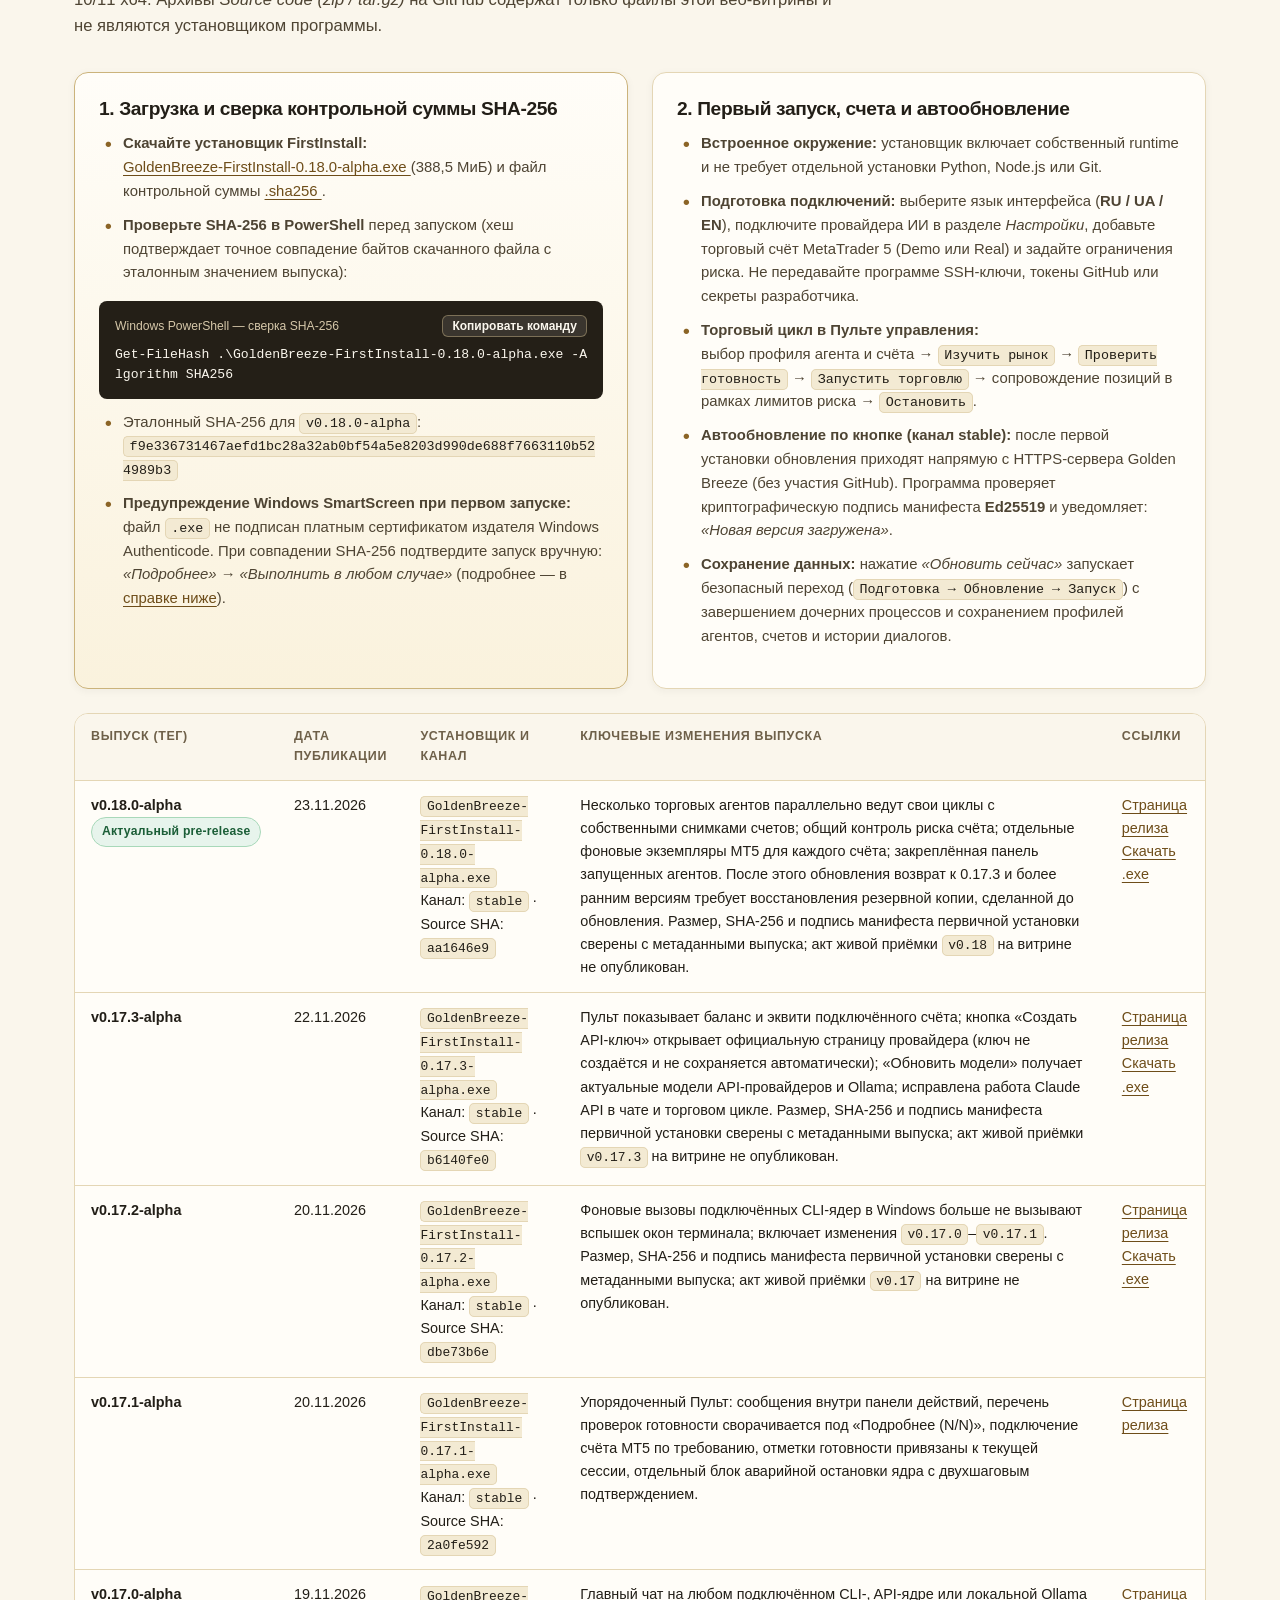
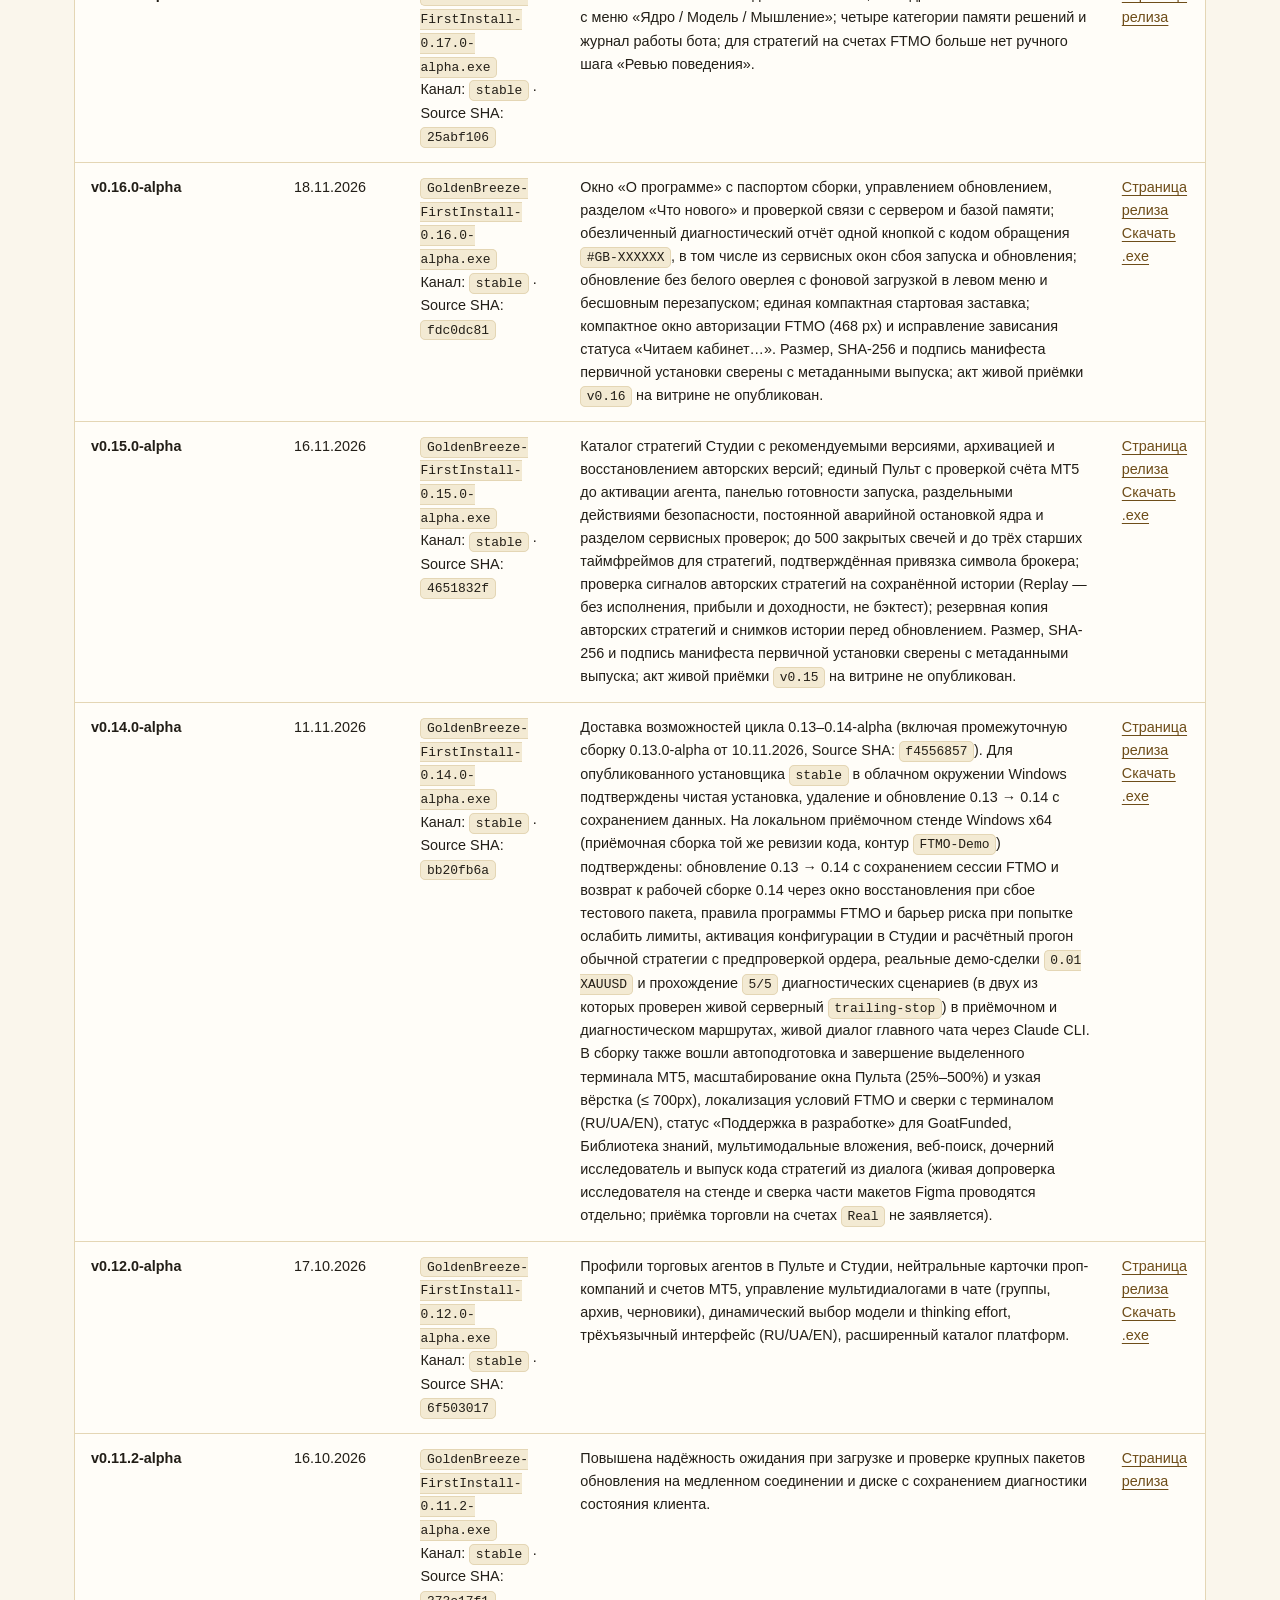
==== commit d5ea6672: "docs: refresh multilingual showcase for v0.18.0-alpha Promote delivered parallel trading capabilitie" ====
--- a/docs/index.html
+++ b/docs/index.html
@@ -22,10 +22,10 @@
     <div class="container access-banner__inner">
       <span class="access-banner__badge">
         <span class="access-banner__dot" aria-hidden="true"></span>
-        Мультиагентная торговая платформа · Windows x64 · Срез на 22 ноября 2026
+        Мультиагентная торговая платформа · Windows x64 · Срез на 24 ноября 2026
       </span>
       <span>
-        Актуальный выпуск: <strong>v0.17.3-alpha</strong> (Pre-release, FirstInstall, опубликован 22.11.2026) · <a href="#download">Скачать и проверить SHA-256</a>
+        Актуальный выпуск: <strong>v0.18.0-alpha</strong> (Pre-release, FirstInstall, опубликован 23.11.2026) · <a href="#download">Скачать и проверить SHA-256</a>
       </span>
     </div>
   </div>
@@ -84,11 +84,11 @@
 
         <a
           class="btn btn--primary btn--sm header-release-btn"
-          href="https://github.com/nikolaykazakovvs-ux/golden-breeze-releases/releases/tag/v0.17.3-alpha"
-          aria-label="Выпуск v0.17.3-alpha"
+          href="https://github.com/nikolaykazakovvs-ux/golden-breeze-releases/releases/tag/v0.18.0-alpha"
+          aria-label="Выпуск v0.18.0-alpha"
         >
-          <span class="header-release-btn__full">Выпуск v0.17.3-alpha</span>
-          <span class="header-release-btn__short" aria-hidden="true">v0.17-alpha</span>
+          <span class="header-release-btn__full">Выпуск v0.18.0-alpha</span>
+          <span class="header-release-btn__short" aria-hidden="true">v0.18-alpha</span>
         </a>
 
         <button
@@ -130,15 +130,15 @@
           <div class="hero__actions">
             <a
               class="btn btn--primary"
-              href="https://github.com/nikolaykazakovvs-ux/golden-breeze-releases/releases/download/v0.17.3-alpha/GoldenBreeze-FirstInstall-0.17.3-alpha.exe"
+              href="https://github.com/nikolaykazakovvs-ux/golden-breeze-releases/releases/download/v0.18.0-alpha/GoldenBreeze-FirstInstall-0.18.0-alpha.exe"
             >
               Скачать для Windows
             </a>
             <a
               class="btn btn--secondary"
-              href="https://github.com/nikolaykazakovvs-ux/golden-breeze-releases/releases/tag/v0.17.3-alpha"
+              href="https://github.com/nikolaykazakovvs-ux/golden-breeze-releases/releases/tag/v0.18.0-alpha"
             >
-              Выпуск v0.17.3-alpha (Alpha)
+              Выпуск v0.18.0-alpha (Alpha)
             </a>
             <a class="btn btn--ghost" href="#roadmap">
               Статус возможностей
@@ -146,7 +146,7 @@
           </div>
 
           <p class="hero__note">
-            Предварительный выпуск <strong>v0.17.3-alpha</strong> (канал <code>stable</code>, Windows x64). Установщик включает собственное окружение и не запускает торговлю автоматически.
+            Предварительный выпуск <strong>v0.18.0-alpha</strong> (канал <code>stable</code>, Windows x64). Установщик включает собственное окружение и не запускает торговлю автоматически.
           </p>
         </div>
 
@@ -155,9 +155,9 @@
           <div class="release-card__header">
             <div>
               <p class="release-card__meta">Опубликованный выпуск · Канал stable</p>
-              <h2 id="release-card-heading" class="release-card__title">Golden Breeze v0.17.3-alpha</h2>
-            </div>
-            <span class="badge badge--released">Alpha · 22.11.2026</span>
+              <h2 id="release-card-heading" class="release-card__title">Golden Breeze v0.18.0-alpha</h2>
+            </div>
+            <span class="badge badge--released">Alpha · 23.11.2026</span>
           </div>
 
           <div class="release-card__specs">
@@ -167,7 +167,7 @@
             </div>
             <div class="spec-box">
               <span class="spec-box__label">Размер файла</span>
-              <span class="spec-box__value">388,4 МиБ (407 318 456 Б)</span>
+              <span class="spec-box__value">388,5 МиБ (407 355 416 Б)</span>
             </div>
             <div class="spec-box">
               <span class="spec-box__label">Торговый контур</span>
@@ -175,18 +175,18 @@
             </div>
             <div class="spec-box">
               <span class="spec-box__label">Статус приёмки</span>
-              <span class="spec-box__value">Живая приёмка v0.17 на витрине не заявлена (Real не заявлен)</span>
+              <span class="spec-box__value">Живая приёмка v0.18 на витрине не заявлена (Real не заявлен)</span>
             </div>
           </div>
 
           <div class="hash-box">
             <div class="hash-box__header">
-              <span class="hash-box__label">SHA-256 файла GoldenBreeze-FirstInstall-0.17.3-alpha.exe</span>
+              <span class="hash-box__label">SHA-256 файла GoldenBreeze-FirstInstall-0.18.0-alpha.exe</span>
               <button class="copy-btn" type="button" data-copy-target="hero-sha256">
                 Копировать SHA-256
               </button>
             </div>
-            <code id="hero-sha256" class="hash-box__code">3607b20aedbb28f66bec38657f32460c1a8ce44f03ca4182abce94813af613fa</code>
+            <code id="hero-sha256" class="hash-box__code">f9e336731467aefd1bc28a32ab0bf54a5e8203d990de688f7663110b524989b3</code>
           </div>
 
           <p class="release-card__meta">
@@ -194,10 +194,10 @@
           </p>
 
           <div class="release-card__links">
-            <a href="https://github.com/nikolaykazakovvs-ux/golden-breeze-releases/releases/download/v0.17.3-alpha/GoldenBreeze-FirstInstall-0.17.3-alpha.exe.sha256">Файл .sha256</a>
-            <a href="https://github.com/nikolaykazakovvs-ux/golden-breeze-releases/releases/download/v0.17.3-alpha/build-manifest.json">build-manifest.json</a>
-            <a href="https://github.com/nikolaykazakovvs-ux/golden-breeze-releases/releases/download/v0.17.3-alpha/first-install.json">first-install.json</a>
-            <a href="https://github.com/nikolaykazakovvs-ux/golden-breeze-releases/releases/download/v0.17.3-alpha/first-install.json.sig">Подпись манифеста .sig</a>
+            <a href="https://github.com/nikolaykazakovvs-ux/golden-breeze-releases/releases/download/v0.18.0-alpha/GoldenBreeze-FirstInstall-0.18.0-alpha.exe.sha256">Файл .sha256</a>
+            <a href="https://github.com/nikolaykazakovvs-ux/golden-breeze-releases/releases/download/v0.18.0-alpha/build-manifest.json">build-manifest.json</a>
+            <a href="https://github.com/nikolaykazakovvs-ux/golden-breeze-releases/releases/download/v0.18.0-alpha/first-install.json">first-install.json</a>
+            <a href="https://github.com/nikolaykazakovvs-ux/golden-breeze-releases/releases/download/v0.18.0-alpha/first-install.json.sig">Подпись манифеста .sig</a>
             <a href="https://github.com/nikolaykazakovvs-ux/golden-breeze-releases/releases">Все выпуски</a>
           </div>
         </aside>
@@ -258,7 +258,7 @@
                 <div class="pult-demo__sys-pills">
                   <span class="pult-sys-pill">АГЕНТЫ : <strong>3</strong></span>
                   <span class="pult-sys-pill pult-sys-pill--ok">ЗАПУЩЕНО : <strong id="pult-sys-running">1</strong></span>
-                  <span class="pult-sys-pill">СИСТЕМА : <strong>STABLE v0.17</strong></span>
+                  <span class="pult-sys-pill">СИСТЕМА : <strong>STABLE v0.18</strong></span>
                   <span class="pult-sys-pill">ДАННЫЕ : <strong>СЕРВЕР MT5</strong></span>
                 </div>
                 <div class="pult-demo__sys-right">
@@ -689,14 +689,14 @@
             <div class="feature-card__top">
               <div class="feature-card__header">
                 <h3 class="feature-card__title">Пульт управления и Агент-студия</h3>
-                <span class="badge badge--released">В выпуске v0.17</span>
+                <span class="badge badge--released">В выпуске v0.18</span>
               </div>
               <p class="feature-card__desc">
                 Центр управления торговыми агентами: назначение инструмента, счёта и рамок риска в Студии, единый Пульт с подключением и проверкой счёта MT5 до активации агента, панель готовности запуска (неизвестное состояние не показывается как готовое), раздельные действия «Остановить» с продолжением защиты открытых позиций, «Снять допуск к ордерам», «Закрыть позиции» и постоянная аварийная остановка ядра, раздел сервисных проверок и журнал решений. С v0.16 в Пульте появилось окно «О программе» с паспортом сборки и управлением обновлением, а также отправка обезличенного диагностического отчёта одной кнопкой. С v0.17 сообщения выводятся внутри панели действий, перечень проверок готовности сворачивается под «Подробнее (N/N)», счёт MT5 из «Настроек» подключается по требованию при подготовке к запуску, а аварийная остановка ядра вынесена в отдельный блок с двухшаговым подтверждением; память решений разделена на четыре категории с журналом работы бота.
               </p>
             </div>
             <p class="feature-card__boundary">
-              <strong>Статус и приёмка:</strong> единый Пульт и панель готовности входят в опубликованный выпуск v0.17.3-alpha (stable); акт живой приёмки v0.17 на витрине не опубликован. Исторически при приёмке v0.14.0-alpha (12.11.2026) на стенде Windows x64 подтверждены публикация и активация конфигурации в Студии, барьер риска и расчётный прогон стратегии с предпроверкой ордера.
+              <strong>Статус и приёмка:</strong> единый Пульт и панель готовности входят в опубликованный выпуск v0.18.0-alpha (stable); акт живой приёмки v0.18 на витрине не опубликован. Исторически при приёмке v0.14.0-alpha (12.11.2026) на стенде Windows x64 подтверждены публикация и активация конфигурации в Студии, барьер риска и расчётный прогон стратегии с предпроверкой ордера.
             </p>
           </article>
 
@@ -705,14 +705,14 @@
             <div class="feature-card__top">
               <div class="feature-card__header">
                 <h3 class="feature-card__title">Диалог, Библиотека знаний и исследователь</h3>
-                <span class="badge badge--released">В выпуске v0.17</span>
+                <span class="badge badge--released">В выпуске v0.18</span>
               </div>
               <p class="feature-card__desc">
                 Среда постановки задач главному агенту на любом подключённом ядре (с v0.17): Claude CLI, Codex CLI (вход через ChatGPT без API-ключа), Antigravity CLI, Kimi CLI, API OpenAI, Claude, Gemini и OpenRouter или локальная Ollama; мультидиалоги, уровни рассуждений, мультимодальные вложения (изображения, PDF/DOCX, видеокадры), Библиотека знаний с цитированием страниц, веб-поиск и дочерний агент-исследователь.
               </p>
             </div>
             <p class="feature-card__boundary">
-              <strong>Статус и приёмка:</strong> входит в выпуск v0.17.3-alpha; исторически при приёмке v0.14.0-alpha на стенде Windows x64 подтверждён живой диалог главного чата в десктопном интерфейсе через Claude CLI (живая допроверка делегирования задачи дочернему агенту-исследователю на стенде выделена отдельным шагом).
+              <strong>Статус и приёмка:</strong> входит в выпуск v0.18.0-alpha; исторически при приёмке v0.14.0-alpha на стенде Windows x64 подтверждён живой диалог главного чата в десктопном интерфейсе через Claude CLI (живая допроверка делегирования задачи дочернему агенту-исследователю на стенде выделена отдельным шагом).
             </p>
           </article>
 
@@ -721,14 +721,14 @@
             <div class="feature-card__top">
               <div class="feature-card__header">
                 <h3 class="feature-card__title">Счета, контроль риска и исполнение (MT5)</h3>
-                <span class="badge badge--released">В выпуске v0.17</span>
+                <span class="badge badge--released">В выпуске v0.18</span>
               </div>
               <p class="feature-card__desc">
                 Центральный торговый контур платформы: подключение демо и реальных счетов через MetaTrader 5, автоподготовка и завершение выделенного терминала MT5, подтверждённая привязка точного символа брокера к счёту с повторной проверкой спецификации перед исполнением, карточки проп-компаний и счетов, сверка целей кабинета FTMO с терминалом, диагностический демо-маршрут и сопровождение защитных стопов. С v0.16 окно авторизации FTMO стало компактным, а статус «Читаем кабинет…» больше не зависает. С v0.17 для стратегий на счетах FTMO в программе больше не нужно ручное «Ревью поведения» (это собственное правило допуска программы, а не одобрение со стороны FTMO), а отвязанные исторические счета скрыты из карточек проп-компаний.
               </p>
             </div>
             <p class="feature-card__boundary">
-              <strong>Статус и приёмка:</strong> входит в выпуск v0.17.3-alpha; исторически при приёмке v0.14.0-alpha на приёмочной сборке с демо-счётом FTMO-Demo подтверждены подключение MT5, контроль правил программы FTMO, расчётный прогон обычной стратегии без отправки ордера, а также реальные демо-сделки XAUUSD и серверный trailing-stop в приёмочном и диагностическом сценариях. Платформа поддерживает подключение Demo и Real-счетов (ограничение «только демо» действует исключительно для диагностического тестового маршрута); завершённая живая приёмка торговли на счёте Real не заявляется.
+              <strong>Статус и приёмка:</strong> входит в выпуск v0.18.0-alpha; исторически при приёмке v0.14.0-alpha на приёмочной сборке с демо-счётом FTMO-Demo подтверждены подключение MT5, контроль правил программы FTMO, расчётный прогон обычной стратегии без отправки ордера, а также реальные демо-сделки XAUUSD и серверный trailing-stop в приёмочном и диагностическом сценариях. Платформа поддерживает подключение Demo и Real-счетов (ограничение «только демо» действует исключительно для диагностического тестового маршрута); завершённая живая приёмка торговли на счёте Real не заявляется.
             </p>
           </article>
 
@@ -737,14 +737,14 @@
             <div class="feature-card__top">
               <div class="feature-card__header">
                 <h3 class="feature-card__title">Исполняемая логика и выпуск стратегий из диалога</h3>
-                <span class="badge badge--released">В выпуске v0.17</span>
+                <span class="badge badge--released">В выпуске v0.18</span>
               </div>
               <p class="feature-card__desc">
                 Инструментальный контур торговой логики: каталог стратегий Студии с рекомендуемой версией, архивацией и восстановлением авторских версий, написание кода стратегии на Python прямо в диалоге, изолированная проверка на синтетических барах и проверка сигналов на записанной истории рынка (Replay) перед допуском авторской стратегии к выбору.
               </p>
             </div>
             <p class="feature-card__boundary">
-              <strong>Статус и приёмка:</strong> входит в выпуск v0.17.3-alpha. Replay считает только сигналы стратегии на истории и не является бэктестом: в нём нет исполнения сделок, прибыли, эквити и доходности, а бэктест в этой поставке не предлагается. Исторически при приёмке v0.14.0-alpha подтверждён расчёт сигнала штатной стратегии с предпроверкой ордера в расчётном режиме.
+              <strong>Статус и приёмка:</strong> входит в выпуск v0.18.0-alpha. Replay считает только сигналы стратегии на истории и не является бэктестом: в нём нет исполнения сделок, прибыли, эквити и доходности, а бэктест в этой поставке не предлагается. Исторически при приёмке v0.14.0-alpha подтверждён расчёт сигнала штатной стратегии с предпроверкой ордера в расчётном режиме.
             </p>
           </article>
 
@@ -753,14 +753,14 @@
             <div class="feature-card__top">
               <div class="feature-card__header">
                 <h3 class="feature-card__title">Установщик FirstInstall и автообновление</h3>
-                <span class="badge badge--released">В выпуске v0.17</span>
+                <span class="badge badge--released">В выпуске v0.18</span>
               </div>
               <p class="feature-card__desc">
                 Автономная поставка для Windows x64 и прямое обновление по кнопке с HTTPS-сервера с проверкой подписи манифеста Ed25519, безопасным завершением дочерних процессов, сверкой встроенной метки ревизии сборки, восстановлением рабочей версии при сбое обновления (автоматическим при незапуске новой сборки или по кнопке в окне восстановления) и сохранением профилей агентов, счетов, истории, а с v0.15 — также авторских стратегий и снимков истории для Replay. С v0.16 загрузка идёт в фоне с отображением хода в левом меню вместо белого оверлея, а штатный перезапуск проходит бесшовно.
               </p>
             </div>
             <p class="feature-card__boundary">
-              <strong>Статус и приёмка:</strong> v0.17.3-alpha опубликован; размер, SHA-256 и подпись манифеста первичной установки сверены с метаданными выпуска. Исторически для опубликованного установщика v0.14.0-alpha (stable) в облачном Windows-окружении подтверждены чистая установка, удаление и обновление 0.13 → 0.14 с сохранением данных; на локальном стенде Windows x64 на приёмочной сборке подтверждены обновление с сохранением сессии FTMO и возврат к рабочей сборке 0.14 по кнопке в окне восстановления при сбое тестового пакета (откат опубликованной сборки stable 0.14 → 0.13 отдельно не проверялся).
+              <strong>Статус и приёмка:</strong> v0.18.0-alpha опубликован; размер, SHA-256 и подпись манифеста первичной установки сверены с метаданными выпуска. Исторически для опубликованного установщика v0.14.0-alpha (stable) в облачном Windows-окружении подтверждены чистая установка, удаление и обновление 0.13 → 0.14 с сохранением данных; на локальном стенде Windows x64 на приёмочной сборке подтверждены обновление с сохранением сессии FTMO и возврат к рабочей сборке 0.14 по кнопке в окне восстановления при сбое тестового пакета (откат опубликованной сборки stable 0.14 → 0.13 отдельно не проверялся).
             </p>
           </article>
 
@@ -776,7 +776,7 @@
               </p>
             </div>
             <p class="feature-card__boundary">
-              <strong>Статус:</strong> подготовлено в основной ветке и ожидает поставки, не входит в опубликованный v0.17.3-alpha: параллельные циклы нескольких торговых агентов с собственными снимками счетов, общий контроль риска счёта, фоновые экземпляры MT5 для каждого счёта и закреплённая панель запущенных агентов. Управление портфелем и капиталом, TradeLocker и уровни доступа остаются плановыми этапами.
+              <strong>Статус:</strong> с v0.18 параллельные циклы нескольких торговых агентов с собственными снимками счетов, общий контроль риска счёта, фоновые экземпляры MT5 для каждого счёта и закреплённая панель запущенных агентов входят в выпуск; управление портфелем и капиталом, TradeLocker и уровни доступа остаются плановыми этапами.
             </p>
           </article>
         </div>
@@ -796,7 +796,7 @@
             От настройки счёта и задач агентов до исполнения и контроля риска
           </h2>
           <p class="section__subtitle">
-            Пользователь задаёт счета, рамки риска и задачи из Пульта, а агенты анализируют рынок, вырабатывают решения и сопровождают позиции в пределах выданных полномочий. В выпуске v0.17 управление ведётся по профилям агентов в контуре MT5 из единого Пульта с Библиотекой знаний, дочерним исследователем, каталогом стратегий и выпуском кода стратегий из диалога, а координация нескольких торговых исполнителей и портфеля развивается следующими этапами.
+            Пользователь задаёт счета, рамки риска и задачи из Пульта, а агенты анализируют рынок, вырабатывают решения и сопровождают позиции в пределах выданных полномочий. В выпуске v0.18 управление ведётся по профилям агентов в контуре MT5 из единого Пульта с Библиотекой знаний, дочерним исследователем, каталогом стратегий и выпуском кода стратегий из диалога, а координация нескольких торговых исполнителей и портфеля развивается следующими этапами.
           </p>
         </div>
 
@@ -848,20 +848,20 @@
     <section id="roadmap" class="section section--alt" aria-labelledby="roadmap-title">
       <div class="container">
         <div class="section__header">
-          <span class="section__eyebrow">Состояние направлений · срез 22 ноября 2026 (выпуск v0.17.3 — 22 ноября 2026, исторический срез приёмки v0.14 — 12 ноября 2026)</span>
+          <span class="section__eyebrow">Состояние направлений · срез 24 ноября 2026 (выпуск v0.18.0 — 23 ноября 2026, исторический срез приёмки v0.14 — 12 ноября 2026)</span>
           <h2 id="roadmap-title" class="section__title">
-            Что доступно в выпуске v0.17, границы приёмки и что запланировано
+            Что доступно в выпуске v0.18, границы приёмки и что запланировано
           </h2>
           <p class="section__subtitle">
-            Карта развития мультиагентной торговой платформы: опубликован установщик <code>v0.17.3-alpha</code> (канал <code>stable</code>, опубликован 22.11.2026). К возможностям циклов <code>0.13–0.14-alpha</code> в <code>v0.15</code> добавлены каталог стратегий, единый Пульт, расширенные рыночные данные и проверка сигналов стратегий на истории, <code>v0.16</code> добавил окно «О программе» с диагностическим отчётом и обновлённые сценарии обновления, запуска и входа в FTMO, а <code>v0.17</code> добавляет выбор подключённых ИИ-ядер в чате, категории памяти решений с журналом работы бота, упорядоченный Пульт и допуск для FTMO без ручного ревью поведения. Для каждого направления мы разделяем факт поставки в сборку и проверенные сценарии. Акт живой приёмки <code>v0.17</code> на витрине пока не опубликован: проверки на облачном окружении Windows и на демо-счёте <code>FTMO-Demo</code>, упомянутые на карточках, относятся к прежнему установщику <code>v0.14.0-alpha</code> (срез 12.11.2026) и не переносятся на новый установщик. Завершённая живая приёмка торговли на подключённом <code>Real</code>-счёте не заявляется.
+            Карта развития мультиагентной торговой платформы: опубликован установщик <code>v0.18.0-alpha</code> (канал <code>stable</code>, опубликован 23.11.2026). К возможностям циклов <code>0.13–0.14-alpha</code> в <code>v0.15</code> добавлены каталог стратегий, единый Пульт, расширенные рыночные данные и проверка сигналов стратегий на истории, <code>v0.16</code> добавил окно «О программе» с диагностическим отчётом и обновлённые сценарии обновления, запуска и входа в FTMO, <code>v0.18</code> добавил выбор подключённых ИИ-ядер в чате, категории памяти решений с журналом работы бота, упорядоченный Пульт и допуск для FTMO без ручного ревью поведения, а <code>v0.18</code> добавляет параллельные циклы нескольких торговых агентов с общим контролем риска счёта. Для каждого направления мы разделяем факт поставки в сборку и проверенные сценарии. Акт живой приёмки <code>v0.18</code> на витрине пока не опубликован: проверки на облачном окружении Windows и на демо-счёте <code>FTMO-Demo</code>, упомянутые на карточках, относятся к прежнему установщику <code>v0.14.0-alpha</code> (срез 12.11.2026) и не переносятся на новый установщик. Завершённая живая приёмка торговли на подключённом <code>Real</code>-счёте не заявляется.
           </p>
         </div>
 
         <!-- Пояснение статусов -->
         <div class="status-legend" aria-label="Пояснение статусов готовности">
           <div class="legend-item">
-            <span class="badge badge--released">В выпуске v0.17</span>
-            <strong>Доставлено в сборке v0.17.3-alpha (stable) — 11 направлений</strong>
+            <span class="badge badge--released">В выпуске v0.18</span>
+            <strong>Доставлено в сборке v0.18.0-alpha (stable) — 12 направлений</strong>
             Функциональность включена в опубликованный пакет FirstInstall. Статус отражает наличие возможности в текущем выпуске и всегда читается вместе с явной меткой контура приёмки карточки.
           </div>
           <div class="legend-item">
@@ -884,12 +884,12 @@
         <!-- Кнопки фильтрации -->
         <div class="filter-bar">
           <div class="filter-buttons" role="group" aria-label="Фильтр направлений по статусу">
-            <button class="filter-btn" type="button" data-filter="all" aria-pressed="true">Все направления (14)</button>
-            <button class="filter-btn" type="button" data-filter="released" aria-pressed="false">В выпуске v0.17 (11)</button>
+            <button class="filter-btn" type="button" data-filter="all" aria-pressed="true">Все направления (15)</button>
+            <button class="filter-btn" type="button" data-filter="released" aria-pressed="false">В выпуске v0.18 (12)</button>
             <button class="filter-btn" type="button" data-filter="planned" aria-pressed="false">Запланировано (2)</button>
             <button class="filter-btn" type="button" data-filter="deferred" aria-pressed="false">Отложено (1)</button>
           </div>
-          <span id="filter-count" class="filter-count" aria-live="polite">Показано направлений: 14 из 14</span>
+          <span id="filter-count" class="filter-count" aria-live="polite">Показано направлений: 15 из 15</span>
         </div>
 
         <!-- Список-матрица направлений -->
@@ -897,20 +897,20 @@
           <!-- 1 -->
           <article class="matrix-item" data-status="released">
             <div class="matrix-item__head">
-              <span class="badge badge--released">В выпуске v0.17</span>
+              <span class="badge badge--released">В выпуске v0.18</span>
               <span class="badge badge--inprogress">Контур: CI и стенд</span>
               <h3 class="matrix-item__title">Установщик FirstInstall и swap-автообновление</h3>
             </div>
             <div>
-              <span class="matrix-item__col-label">Что доступно в выпуске v0.17</span>
-              <p class="matrix-item__text">
-                Пакет первичной установки <code>GoldenBreeze-FirstInstall-0.17.3-alpha.exe</code> (канал <code>stable</code>). Последующие обновления доставляются напрямую с HTTPS-сервера с подписью манифеста Ed25519, контролем завершения дочерних процессов через Job Object, сверкой встроенной метки ревизии сборки, восстановлением рабочей версии при сбое обновления (автоматическим при незапуске новой сборки или по кнопке в окне восстановления) и короткими обезличенными отчётами о сбоях. С <code>v0.15</code> резервная копия перед обновлением также сохраняет авторские стратегии и снимки истории для Replay. С <code>v0.16</code> обновление загружается в фоне, ход загрузки показан в нижнем блоке левого меню вместо белого оверлея, один раз за сессию появляется компактное напоминание «Обновить» / «Позже», а штатный перезапуск при обновлении проходит бесшовно, без промежуточных служебных окон; стартовые и восстановительные экраны синхронизированы со светлой и тёмной темой.
+              <span class="matrix-item__col-label">Что доступно в выпуске v0.18</span>
+              <p class="matrix-item__text">
+                Пакет первичной установки <code>GoldenBreeze-FirstInstall-0.18.0-alpha.exe</code> (канал <code>stable</code>). Последующие обновления доставляются напрямую с HTTPS-сервера с подписью манифеста Ed25519, контролем завершения дочерних процессов через Job Object, сверкой встроенной метки ревизии сборки, восстановлением рабочей версии при сбое обновления (автоматическим при незапуске новой сборки или по кнопке в окне восстановления) и короткими обезличенными отчётами о сбоях. С <code>v0.15</code> резервная копия перед обновлением также сохраняет авторские стратегии и снимки истории для Replay. С <code>v0.16</code> обновление загружается в фоне, ход загрузки показан в нижнем блоке левого меню вместо белого оверлея, один раз за сессию появляется компактное напоминание «Обновить» / «Позже», а штатный перезапуск при обновлении проходит бесшовно, без промежуточных служебных окон; стартовые и восстановительные экраны синхронизированы со светлой и тёмной темой.
               </p>
             </div>
             <div>
               <span class="matrix-item__col-label">Граница готовности и приёмки</span>
               <p class="matrix-item__text">
-                Для установщика <code>v0.17.3-alpha</code> сверены опубликованные размер, SHA-256 и подпись манифеста первичной установки; отдельные результаты проверок установки и обновления <code>v0.17</code> на витрине не заявляются. Исторически для опубликованного установщика <code>v0.14.0-alpha</code> (канал <code>stable</code>) в облачном окружении Windows подтверждены чистая установка, полное удаление NSIS и живое обновление <code>0.13.0-alpha → 0.14.0-alpha</code> по кнопке с сохранением базы данных, стратегий и настроек. На локальном стенде Windows x64 на выделенной приёмочной сборке той же ревизии кода подтверждены холодный старт, завершение без остаточных процессов, обновление <code>0.13 → 0.14</code> с сохранением сессии FTMO и возврат к рабочей сборке <code>0.14</code> по кнопке в окне восстановления при сбое тестового пакета обновления (откат опубликованной продуктовой сборки <code>0.14.0-alpha → 0.13.0-alpha</code> отдельно не проверялся).
+                Для установщика <code>v0.18.0-alpha</code> сверены опубликованные размер, SHA-256 и подпись манифеста первичной установки; отдельные результаты проверок установки и обновления <code>v0.18</code> на витрине не заявляются. Исторически для опубликованного установщика <code>v0.14.0-alpha</code> (канал <code>stable</code>) в облачном окружении Windows подтверждены чистая установка, полное удаление NSIS и живое обновление <code>0.13.0-alpha → 0.14.0-alpha</code> по кнопке с сохранением базы данных, стратегий и настроек. На локальном стенде Windows x64 на выделенной приёмочной сборке той же ревизии кода подтверждены холодный старт, завершение без остаточных процессов, обновление <code>0.13 → 0.14</code> с сохранением сессии FTMO и возврат к рабочей сборке <code>0.14</code> по кнопке в окне восстановления при сбое тестового пакета обновления (откат опубликованной продуктовой сборки <code>0.14.0-alpha → 0.13.0-alpha</code> отдельно не проверялся).
               </p>
             </div>
           </article>
@@ -918,20 +918,20 @@
           <!-- 2 -->
           <article class="matrix-item" data-status="released">
             <div class="matrix-item__head">
-              <span class="badge badge--released">В выпуске v0.17</span>
+              <span class="badge badge--released">В выпуске v0.18</span>
               <span class="badge badge--inprogress">Контур: главный чат</span>
               <h3 class="matrix-item__title">Мультидиалоговый чат ядра и выбор моделей</h3>
             </div>
             <div>
-              <span class="matrix-item__col-label">Что доступно в выпуске v0.17</span>
-              <p class="matrix-item__text">
-                Рабочая среда постановки задач главному агенту через <strong>Claude CLI</strong> и <strong>Codex CLI (вход через ChatGPT без API-ключа)</strong>: создание, переименование, архивация и восстановление диалогов, группировка, изоляция черновиков, выбор модели и уровня рассуждений (thinking effort), отображение запрошенной и фактической модели и форматирование ответов Markdown. С <code>v0.17</code> главный чат работает на любом подключённом и включённом ядре (см. карточку <code>v0.17</code> ниже).
+              <span class="matrix-item__col-label">Что доступно в выпуске v0.18</span>
+              <p class="matrix-item__text">
+                Рабочая среда постановки задач главному агенту через <strong>Claude CLI</strong> и <strong>Codex CLI (вход через ChatGPT без API-ключа)</strong>: создание, переименование, архивация и восстановление диалогов, группировка, изоляция черновиков, выбор модели и уровня рассуждений (thinking effort), отображение запрошенной и фактической модели и форматирование ответов Markdown. С <code>v0.18</code> главный чат работает на любом подключённом и включённом ядре (см. карточку <code>v0.17</code> ниже).
               </p>
             </div>
             <div>
               <span class="matrix-item__col-label">Граница готовности и приёмки</span>
               <p class="matrix-item__text">
-                Входит в опубликованный выпуск <code>v0.17.3-alpha</code>. Живой диалог главного чата через подключённый провайдер <strong>Claude CLI</strong> исторически подтверждён в десктопном интерфейсе при приёмке <code>v0.14.0-alpha</code> на стенде Windows x64; ручная сверка оставшихся состояний экрана с эталонами Figma продолжается отдельно.
+                Входит в опубликованный выпуск <code>v0.18.0-alpha</code>. Живой диалог главного чата через подключённый провайдер <strong>Claude CLI</strong> исторически подтверждён в десктопном интерфейсе при приёмке <code>v0.14.0-alpha</code> на стенде Windows x64; ручная сверка оставшихся состояний экрана с эталонами Figma продолжается отдельно.
               </p>
             </div>
           </article>
@@ -939,12 +939,12 @@
           <!-- 3 -->
           <article class="matrix-item" data-status="released">
             <div class="matrix-item__head">
-              <span class="badge badge--released">В выпуске v0.17</span>
+              <span class="badge badge--released">В выпуске v0.18</span>
               <span class="badge badge--inprogress">Контур: тесты + сверка UI</span>
               <h3 class="matrix-item__title">Трёхъязычный интерфейс (RU · UA · EN)</h3>
             </div>
             <div>
-              <span class="matrix-item__col-label">Что доступно в выпуске v0.17</span>
+              <span class="matrix-item__col-label">Что доступно в выпуске v0.18</span>
               <p class="matrix-item__text">
                 Переключение между русским, украинским и английским языками в Пульте управления, Агент-студии, диалоге с агентом, памяти, карточках проп-компаний и уведомлениях об обновлении с сохранением выбора и темы оформления при перезапуске.
               </p>
@@ -960,12 +960,12 @@
           <!-- 4 -->
           <article class="matrix-item" data-status="released">
             <div class="matrix-item__head">
-              <span class="badge badge--released">В выпуске v0.17</span>
+              <span class="badge badge--released">В выпуске v0.18</span>
               <span class="badge badge--inprogress">Контур: FTMO-Demo + UI</span>
               <h3 class="matrix-item__title">Анализ закрытой истории, часовые пояса сервера и готовность Пульта</h3>
             </div>
             <div>
-              <span class="matrix-item__col-label">Что доступно в выпуске v0.17</span>
+              <span class="matrix-item__col-label">Что доступно в выпуске v0.18</span>
               <p class="matrix-item__text">
                 Немедленный анализ закрытой истории баров при закрытом рынке без ожидания живого тика, сохранение истории через перерывы сессий, блок «Состояние рынка» по официальному расписанию FTMO, понедельная датировка баров по часовому поясу сервера (включая смену зимнего/летнего времени), автосинхронизация символа в «Обзоре рынка» MT5, фоновый прогрев часов брокера, масштабирование окна (25%–500%) и узкая адаптивная вёрстка (≤ 700px).
               </p>
@@ -973,7 +973,7 @@
             <div>
               <span class="matrix-item__col-label">Граница готовности и приёмки</span>
               <p class="matrix-item__text">
-                Входит в опубликованный установщик <code>v0.17.3-alpha</code> (бары без подтверждённого UTC никогда не передаются в торговый контур). Создание, валидация, публикация и активация конфигурации в Студии, готовность и расчётный прогон стратегии в Пульте исторически подтверждены на приёмочном стенде Windows x64 при приёмке <code>v0.14.0-alpha</code>; ручная визуальная сверка оставшихся экранов с эталонами Figma продолжается отдельно.
+                Входит в опубликованный установщик <code>v0.18.0-alpha</code> (бары без подтверждённого UTC никогда не передаются в торговый контур). Создание, валидация, публикация и активация конфигурации в Студии, готовность и расчётный прогон стратегии в Пульте исторически подтверждены на приёмочном стенде Windows x64 при приёмке <code>v0.14.0-alpha</code>; ручная визуальная сверка оставшихся экранов с эталонами Figma продолжается отдельно.
               </p>
             </div>
           </article>
@@ -981,14 +981,14 @@
           <!-- 5 -->
           <article class="matrix-item" data-status="released">
             <div class="matrix-item__head">
-              <span class="badge badge--released">В выпуске v0.17</span>
+              <span class="badge badge--released">В выпуске v0.18</span>
               <span class="badge badge--inprogress">Контур: FTMO-Demo</span>
               <h3 class="matrix-item__title">Торговый контур MT5, диагностический демо-маршрут и правила FTMO</h3>
             </div>
             <div>
-              <span class="matrix-item__col-label">Что доступно в выпуске v0.17</span>
-              <p class="matrix-item__text">
-                В <code>v0.17.3-alpha</code> работают подключение демо и реальных счетов через MetaTrader 5, переключатель «Подключить сейчас» и автовыбор адаптера по платформе, автоподготовка выделенного терминала MT5 (включение Algo Trading и стандартного профиля) с неактивирующим размещением окна и автозавершением при выходе, карточка GoatFunded со статусом «Поддержка в разработке», сверка целей FTMO с терминалом, а также приёмочный и диагностический маршруты проверки исполнения для демо-счетов.
+              <span class="matrix-item__col-label">Что доступно в выпуске v0.18</span>
+              <p class="matrix-item__text">
+                В <code>v0.18.0-alpha</code> работают подключение демо и реальных счетов через MetaTrader 5, переключатель «Подключить сейчас» и автовыбор адаптера по платформе, автоподготовка выделенного терминала MT5 (включение Algo Trading и стандартного профиля) с неактивирующим размещением окна и автозавершением при выходе, карточка GoatFunded со статусом «Поддержка в разработке», сверка целей FTMO с терминалом, а также приёмочный и диагностический маршруты проверки исполнения для демо-счетов.
               </p>
             </div>
             <div>
@@ -1002,12 +1002,12 @@
           <!-- 6 -->
           <article class="matrix-item" data-status="released">
             <div class="matrix-item__head">
-              <span class="badge badge--released">В выпуске v0.17</span>
+              <span class="badge badge--released">В выпуске v0.18</span>
               <span class="badge badge--inprogress">Контур: расчётный режим</span>
               <h3 class="matrix-item__title">От идеи в диалоге к коду стратегии и каталогу Студии</h3>
             </div>
             <div>
-              <span class="matrix-item__col-label">Что доступно в выпуске v0.17</span>
+              <span class="matrix-item__col-label">Что доступно в выпуске v0.18</span>
               <p class="matrix-item__text">
                 Главный агент пишет и дорабатывает код стратегии на Python прямо в диалоге: программа проверяет код по белому списку конструкций, прогоняет его в отдельном процессе с ограничением памяти на синтетических барах и выводит карточку стратегии с просмотром кода и кнопкой <strong>«Добавить в каталог»</strong> для немедленного выбора в Агент-студии.
               </p>
@@ -1015,7 +1015,7 @@
             <div>
               <span class="matrix-item__col-label">Граница готовности и приёмки</span>
               <p class="matrix-item__text">
-                Входит в опубликованный установщик <code>v0.17.3-alpha</code>. Прогон в диалоге проверяет исполнимость и инварианты на синтетических барах, а исторически при приёмке <code>v0.14.0-alpha</code> на стенде Windows x64 для штатной стратегии подтверждены расчёт сигнала на закрытых барах, проверка ИИ, расчёт объёма и предпроверка ордера в расчётном режиме без отправки живой сделки; отдельный редактор кода в Студии и глубокий исторический бэктестер на датасетах отложены.
+                Входит в опубликованный установщик <code>v0.18.0-alpha</code>. Прогон в диалоге проверяет исполнимость и инварианты на синтетических барах, а исторически при приёмке <code>v0.14.0-alpha</code> на стенде Windows x64 для штатной стратегии подтверждены расчёт сигнала на закрытых барах, проверка ИИ, расчёт объёма и предпроверка ордера в расчётном режиме без отправки живой сделки; отдельный редактор кода в Студии и глубокий исторический бэктестер на датасетах отложены.
               </p>
             </div>
           </article>
@@ -1023,12 +1023,12 @@
           <!-- 7 -->
           <article class="matrix-item" data-status="released">
             <div class="matrix-item__head">
-              <span class="badge badge--released">В выпуске v0.17</span>
+              <span class="badge badge--released">В выпуске v0.18</span>
               <span class="badge badge--inprogress">Контур: допроверка субагента</span>
               <h3 class="matrix-item__title">Библиотека знаний, мультимодальные вложения и агент-исследователь</h3>
             </div>
             <div>
-              <span class="matrix-item__col-label">Что доступно в выпуске v0.17</span>
+              <span class="matrix-item__col-label">Что доступно в выпуске v0.18</span>
               <p class="matrix-item__text">
                 В диалоге доступны вложения (снимки экрана, таблицы, текст, <code>PDF</code>, <code>DOCX</code>, извлечение кадров из видео до 10 МБ / 10 мин), встроенная <strong>Библиотека знаний</strong> (сохранение материалов, поиск и чтение со ссылками на источник и страницу), живой <strong>веб-поиск</strong> и делегирование поисковых вопросов <strong>дочернему агенту-исследователю</strong>.
               </p>
@@ -1036,7 +1036,7 @@
             <div>
               <span class="matrix-item__col-label">Граница готовности и приёмки</span>
               <p class="matrix-item__text">
-                Входит в опубликованный установщик <code>v0.17.3-alpha</code> (дочерний исследователь имеет доступ только к Библиотеке знаний и веб-поиску без доступа к торговому счёту; отдельная живая приёмочная проверка делегирования дочернему исследователю на стенде выделена в самостоятельную допроверку). Координация нескольких <em>торговых</em> субагентов-исполнителей относится к плановому портфельному этапу.
+                Входит в опубликованный установщик <code>v0.18.0-alpha</code> (дочерний исследователь имеет доступ только к Библиотеке знаний и веб-поиску без доступа к торговому счёту; отдельная живая приёмочная проверка делегирования дочернему исследователю на стенде выделена в самостоятельную допроверку). Координация нескольких <em>торговых</em> субагентов-исполнителей относится к плановому портфельному этапу.
               </p>
             </div>
           </article>
@@ -1044,12 +1044,12 @@
           <!-- 7a -->
           <article class="matrix-item" data-status="released">
             <div class="matrix-item__head">
-              <span class="badge badge--released">В выпуске v0.17</span>
+              <span class="badge badge--released">В выпуске v0.18</span>
               <span class="badge badge--inprogress">В поставке с v0.15; живая приёмка на витрине не заявлена</span>
               <h3 class="matrix-item__title">Каталог стратегий и единый Пульт управления</h3>
             </div>
             <div>
-              <span class="matrix-item__col-label">Что доступно в выпуске v0.17</span>
+              <span class="matrix-item__col-label">Что доступно в выпуске v0.18</span>
               <p class="matrix-item__text">
                 Каталог стратегий в Агент-студии: реализованные торговые и зарегистрированные авторские стратегии с одной рекомендуемой версией на семейство, сохранённые конфигурации без автоматической подмены версии, архивация и восстановление авторских версий, удаление незарегистрированного черновика из карточки Диалога и переход к созданию стратегии в Диалоге из Студии. Единый Пульт: подключение и проверка счёта MT5 до активации агента (баланс, эквити, подтверждённый брокером тип счёта и свежесть данных) без запуска торговли, панель готовности запуска, раздельные действия «Остановить» (новые входы прекращаются, защита и <code>trailing-stop</code> открытых позиций продолжаются до подтверждения брокером нулевых позиций), «Снять допуск к ордерам», «Закрыть позиции» и постоянная кнопка аварийной остановки ядра с различением подтверждённой и неподтверждённой остановки, раздел сервисных проверок, настройки риска во вкладке «Риск» Студии и правила проп-компаний в разделе «Проп-компании».
               </p>
@@ -1057,7 +1057,7 @@
             <div>
               <span class="matrix-item__col-label">Граница готовности и приёмки</span>
               <p class="matrix-item__text">
-                Входит в опубликованный установщик <code>v0.17.3-alpha</code> (заметки к выпуску и исходная ревизия выпуска). Акт живой приёмки этих сценариев на витрине не опубликован, поэтому они не отмечаются как принятые.
+                Входит в опубликованный установщик <code>v0.18.0-alpha</code> (заметки к выпуску и исходная ревизия выпуска). Акт живой приёмки этих сценариев на витрине не опубликован, поэтому они не отмечаются как принятые.
               </p>
             </div>
           </article>
@@ -1065,12 +1065,12 @@
           <!-- 7b -->
           <article class="matrix-item" data-status="released">
             <div class="matrix-item__head">
-              <span class="badge badge--released">В выпуске v0.17</span>
+              <span class="badge badge--released">В выпуске v0.18</span>
               <span class="badge badge--inprogress">В поставке с v0.15; живая приёмка на витрине не заявлена</span>
               <h3 class="matrix-item__title">Рыночные данные, история и проверка сигналов на истории (Replay)</h3>
             </div>
             <div>
-              <span class="matrix-item__col-label">Что доступно в выпуске v0.17</span>
+              <span class="matrix-item__col-label">Что доступно в выпуске v0.18</span>
               <p class="matrix-item__text">
                 Стратегия может запросить до 500 закрытых свечей своего таймфрейма и до трёх старших таймфреймов; в момент решения она видит только уже закрытые бары, а полнота, свежесть и разрывы истории между сессиями проверяются и записываются. Точный символ брокера привязывается к счёту с полной спецификацией и перепроверяется перед исполнением. Проверка написанной стратегии разделена на уровни: черновик сохранён, код проверен на синтетических барах, Replay — прогон той же логики окно за окном на сохранённом снимке реальной истории. Авторская стратегия нового формата становится доступной для выбора только после пройденного Replay; «Изучить рынок» отделено от Replay и допуска к торговле.
               </p>
@@ -1078,7 +1078,7 @@
             <div>
               <span class="matrix-item__col-label">Граница готовности и приёмки</span>
               <p class="matrix-item__text">
-                Replay считает только сигналы стратегии и <strong>не является бэктестом</strong>: в отчёте нет исполнения сделок, прибыли, эквити и доходности; отменённый или прерванный прогон не считается пройденным. Бэктест в этой поставке не предлагается. Входит в опубликованный установщик <code>v0.17.3-alpha</code>; акт живой приёмки на витрине не опубликован.
+                Replay считает только сигналы стратегии и <strong>не является бэктестом</strong>: в отчёте нет исполнения сделок, прибыли, эквити и доходности; отменённый или прерванный прогон не считается пройденным. Бэктест в этой поставке не предлагается. Входит в опубликованный установщик <code>v0.18.0-alpha</code>; акт живой приёмки на витрине не опубликован.
               </p>
             </div>
           </article>
@@ -1086,12 +1086,12 @@
           <!-- 7c -->
           <article class="matrix-item" data-status="released">
             <div class="matrix-item__head">
-              <span class="badge badge--released">В выпуске v0.17</span>
+              <span class="badge badge--released">В выпуске v0.18</span>
               <span class="badge badge--inprogress">В поставке v0.16; живая приёмка на витрине не заявлена</span>
               <h3 class="matrix-item__title">Окно «О программе», диагностический отчёт, обновление и вход</h3>
             </div>
             <div>
-              <span class="matrix-item__col-label">Что доступно в выпуске v0.17</span>
+              <span class="matrix-item__col-label">Что доступно в выпуске v0.18</span>
               <p class="matrix-item__text">
                 Окно «О программе» в Пульте: паспорт сборки (версия, короткая ревизия с кнопкой копирования, канал, дата сборки), управление обновлением приложения, раздел «Что нового» из поставляемого журнала изменений для текущей версии и уже загруженного обновления, проверка связи с сервером и базой памяти. Обезличенный диагностический отчёт одной кнопкой с кодом обращения <code>#GB-XXXXXX</code> — из окна «О программе» и из сервисных окон сбоя запуска и сбоя обновления, даже когда локальный сервер не смог запуститься (код копируется в буфер обмена, а при отсутствии связи отчёт сохраняется в файл); личные пути, имена пользователей, ключи, пароли и номера счетов скрываются автоматически. Единая компактная безрамочная стартовая заставка и полноценное сервисное окно при сбое запуска. Окно авторизации FTMO стало компактным одноколоночным окном шириной 468 px с шапкой в палитре Пульта и кнопкой «Назад»; зависание статуса «Читаем кабинет…» устранено двухфазным подтверждением сессии, которое разделяет отказ авторизации и временные сетевые сбои. Повышен контраст клавиатурного фокуса на карточках проп-компаний и кнопке «О программе».
               </p>
@@ -1099,7 +1099,7 @@
             <div>
               <span class="matrix-item__col-label">Граница готовности и приёмки</span>
               <p class="matrix-item__text">
-                Входит в опубликованный установщик <code>v0.17.3-alpha</code> (заметки к выпуску и исходная ревизия выпуска). Акт живой приёмки этих сценариев на витрине не опубликован, поэтому они не отмечаются как принятые.
+                Входит в опубликованный установщик <code>v0.18.0-alpha</code> (заметки к выпуску и исходная ревизия выпуска). Акт живой приёмки этих сценариев на витрине не опубликован, поэтому они не отмечаются как принятые.
               </p>
             </div>
           </article>
@@ -1107,12 +1107,12 @@
           <!-- 7d -->
           <article class="matrix-item" data-status="released">
             <div class="matrix-item__head">
-              <span class="badge badge--released">В выпуске v0.17</span>
+              <span class="badge badge--released">В выпуске v0.18</span>
               <span class="badge badge--inprogress">В поставке v0.17; живая приёмка на витрине не заявлена</span>
               <h3 class="matrix-item__title">Выбор ИИ-ядра в чате, память решений и упорядоченный Пульт</h3>
             </div>
             <div>
-              <span class="matrix-item__col-label">Что доступно в выпуске v0.17</span>
+              <span class="matrix-item__col-label">Что доступно в выпуске v0.18</span>
               <p class="matrix-item__text">
                 Главный чат работает на любом ядре, подключённом и включённом в «Настройках»: <strong>Claude CLI</strong>, <strong>Codex CLI</strong>, <strong>Antigravity CLI</strong>, <strong>Kimi CLI</strong>, API <strong>OpenAI</strong>, <strong>Claude</strong>, <strong>Gemini</strong> и <strong>OpenRouter</strong> или локальная <strong>Ollama</strong>. Меню разделено на блоки «Ядро / Модель / Мышление»: недоступные ядра свёрнуты отдельно с понятной причиной, а в списке моделей остаются актуальные чатовые модели, полный список открывается одной кнопкой. CLI-ядра работают изолированно от собственных инструкций разработчика, хуков, MCP-серверов и инструментов пользователя с сохранением его входа; ключи API берутся из системного хранилища в момент вызова. Память решений разделена на четыре категории — принятые сделки, ожидание (HOLD), отклонено риском и ошибки ядра — с журналом работы бота в «Памяти» и последними событиями в «Пульте» (длительность вызова ИИ, причина сбоя, инициатива или фильтр ядра, события <code>trailing-stop</code>); штатное ожидание HOLD показывается нейтральным статусом. Для стратегий на счетах FTMO больше не нужно ручное «Ревью поведения»: стратегии каталога несут встроенную аттестацию выпуска, а остальные допускаются по умолчанию, если для точной версии не записан блокирующий конфликт. Пульт выводит сообщения внутри панели действий, сворачивает пройденный перечень проверок готовности под «Подробнее (N/N)», подключает счёт MT5 из «Настроек» по требованию при подготовке к запуску или разовом разборе рынка (MT5 не запускается при старте программы), привязывает отметки готовности к текущей сессии и выносит аварийную остановку ядра в отдельный блок с двухшаговым подтверждением. С <code>v0.17.2</code> фоновые вызовы CLI в Windows идут без вспышек окон терминала. С <code>v0.17.3</code> Пульт показывает баланс и эквити подключённого счёта; кнопка «Создать API-ключ» на карточках API-провайдеров лишь открывает официальную страницу провайдера в браузере (ключ не создаётся и не сохраняется автоматически); «Обновить модели» получает актуальный список моделей для API-провайдеров и Ollama; Claude API корректно работает в чате и торговом цикле.
               </p>
@@ -1120,7 +1120,28 @@
             <div>
               <span class="matrix-item__col-label">Граница готовности и приёмки</span>
               <p class="matrix-item__text">
-                Входит в опубликованный установщик <code>v0.17.3-alpha</code> (заметки к выпуску и исходная ревизия выпуска). Акт живой приёмки этих сценариев на витрине не опубликован, поэтому они не отмечаются как принятые. Правило допуска для FTMO — собственная настройка программы и не означает одобрения со стороны FTMO.
+                Входит в опубликованный установщик <code>v0.18.0-alpha</code> (заметки к выпуску и исходная ревизия выпуска). Акт живой приёмки этих сценариев на витрине не опубликован, поэтому они не отмечаются как принятые. Правило допуска для FTMO — собственная настройка программы и не означает одобрения со стороны FTMO.
+              </p>
+            </div>
+          </article>
+
+          <!-- 7e -->
+          <article class="matrix-item" data-status="released">
+            <div class="matrix-item__head">
+              <span class="badge badge--released">В выпуске v0.18</span>
+              <span class="badge badge--inprogress">В поставке v0.18; живая приёмка на витрине не заявлена</span>
+              <h3 class="matrix-item__title">Параллельные торговые агенты, общий риск счёта и фоновые MT5</h3>
+            </div>
+            <div>
+              <span class="matrix-item__col-label">Что доступно в выпуске v0.18</span>
+              <p class="matrix-item__text">
+                Несколько торговых агентов параллельно ведут свои торговые циклы, у каждого — собственный снимок счёта. Агенты на одном счёте используют общий контроль риска, а сделка с неизвестным исходом держит свой риск зарезервированным, пока история брокера её не подтвердит. Для каждого счёта запускается собственный фоновый экземпляр MT5, не мешающий собственному терминалу MT5 пользователя; применение конфигурации одного агента сохраняет других применённых агентов; защитные стопы охватывают все позиции Golden Breeze по символу агента; в Пульте есть закреплённая панель запущенных агентов.
+              </p>
+            </div>
+            <div>
+              <span class="matrix-item__col-label">Граница готовности и приёмки</span>
+              <p class="matrix-item__text">
+                Входит в опубликованный установщик <code>v0.18.0-alpha</code> (заметки к выпуску и исходная ревизия выпуска). Акт живой приёмки этих сценариев на витрине не опубликован, поэтому они не отмечаются как принятые. Управление портфелем и капиталом остаётся запланированным. После обновления до <code>v0.18.0-alpha</code> версии <code>0.17.3-alpha</code> и более ранние не открывают обновлённые данные; для возврата нужно восстановить резервную копию, сделанную до обновления.
               </p>
             </div>
           </article>
@@ -1149,7 +1170,7 @@
           <article class="matrix-item" data-status="planned">
             <div class="matrix-item__head">
               <span class="badge badge--planned">Запланировано</span>
-              <h3 class="matrix-item__title">Несколько торговых исполнителей, сохранённые процессы и портфель</h3>
+              <h3 class="matrix-item__title">Управление портфелем, сохранённые процессы и распределение капитала</h3>
             </div>
             <div>
               <span class="matrix-item__col-label">Целевое направление</span>
@@ -1160,7 +1181,7 @@
             <div>
               <span class="matrix-item__col-label">Граница готовности и приёмки</span>
               <p class="matrix-item__text">
-                Подготовлено в основной ветке и ожидает поставки, не входит в опубликованный установщик <code>v0.17.3-alpha</code> (заметка дорожной карты от 23.11.2026; номер, дата выпуска и живая приёмка не обещаются): параллельные торговые циклы нескольких агентов с собственными снимками счетов, общий контроль риска счёта, фоновые экземпляры MT5 для каждого счёта, не мешающие собственному терминалу MT5 пользователя, и закреплённая панель запущенных агентов. По-прежнему запланированы отдельная модель распределения капитала, портфельные лимиты просадки и независимая приёмка.
+                Параллельные торговые циклы нескольких агентов, общий контроль риска счёта и фоновые экземпляры MT5 для каждого счёта входят в <code>v0.18.0-alpha</code> (см. карточку выше). По-прежнему запланированы отдельная модель распределения капитала, портфельные лимиты просадки и независимая приёмка.
               </p>
             </div>
           </article>
@@ -1187,9 +1208,9 @@
         </div>
 
         <div class="panel-card" style="margin-top: 20px;">
-          <h3 class="panel-card__title">Что изменилось с прошлого среза (21 ноября 2026)</h3>
+          <h3 class="panel-card__title">Что изменилось с прошлого среза (22 ноября 2026)</h3>
           <p style="margin-top: 0; margin-bottom: 0; font-size: 0.92rem; color: var(--text-secondary);">
-            По сравнению со срезом 21 ноября 2026 года (<code>v0.17.2-alpha</code>) опубликованный выпуск <code>v0.17.3-alpha</code> показывает в Пульте баланс и эквити подключённого счёта, добавляет кнопку «Создать API-ключ», открывающую официальную страницу провайдера, обновляет списки моделей API-провайдеров и Ollama и исправляет работу Claude API в чате и торговом цикле (см. карточки выше). Возможности <code>v0.15</code>–<code>v0.17.2</code> остаются в выпуске. Опубликованный выпуск не означает завершённую живую приёмку: акт приёмки <code>v0.17</code> на витрине не опубликован.
+            По сравнению со срезом 22 ноября 2026 года (<code>v0.17.3-alpha</code>) опубликованный выпуск <code>v0.18.0-alpha</code> добавляет параллельные торговые циклы нескольких агентов с собственными снимками счетов, общий контроль риска счёта, отдельные фоновые экземпляры MT5 для каждого счёта и закреплённую панель запущенных агентов (см. карточки выше); управление портфелем и капиталом остаётся запланированным. После этого обновления возврат к 0.17.3 и более ранним версиям требует восстановления резервной копии, сделанной до обновления. Опубликованный выпуск не означает завершённую живую приёмку: акт приёмки <code>v0.18</code> на витрине не опубликован.
           </p>
         </div>
 
@@ -1221,10 +1242,10 @@
             <ul class="checklist">
               <li>
                 <strong>Скачайте установщик FirstInstall:</strong><br>
-                <a href="https://github.com/nikolaykazakovvs-ux/golden-breeze-releases/releases/download/v0.17.3-alpha/GoldenBreeze-FirstInstall-0.17.3-alpha.exe">
-                  GoldenBreeze-FirstInstall-0.17.3-alpha.exe
-                </a> (388,4 МиБ) и файл контрольной суммы
-                <a href="https://github.com/nikolaykazakovvs-ux/golden-breeze-releases/releases/download/v0.17.3-alpha/GoldenBreeze-FirstInstall-0.17.3-alpha.exe.sha256">
+                <a href="https://github.com/nikolaykazakovvs-ux/golden-breeze-releases/releases/download/v0.18.0-alpha/GoldenBreeze-FirstInstall-0.18.0-alpha.exe">
+                  GoldenBreeze-FirstInstall-0.18.0-alpha.exe
+                </a> (388,5 МиБ) и файл контрольной суммы
+                <a href="https://github.com/nikolaykazakovvs-ux/golden-breeze-releases/releases/download/v0.18.0-alpha/GoldenBreeze-FirstInstall-0.18.0-alpha.exe.sha256">
                   .sha256
                 </a>.
               </li>
@@ -1240,13 +1261,13 @@
                   Копировать команду
                 </button>
               </div>
-              <pre id="ps-verify-cmd">Get-FileHash .\GoldenBreeze-FirstInstall-0.17.3-alpha.exe -Algorithm SHA256</pre>
+              <pre id="ps-verify-cmd">Get-FileHash .\GoldenBreeze-FirstInstall-0.18.0-alpha.exe -Algorithm SHA256</pre>
             </div>
 
             <ul class="checklist" style="margin-bottom: 0;">
               <li>
-                Эталонный SHA-256 для <code>v0.17.3-alpha</code>:<br>
-                <code>3607b20aedbb28f66bec38657f32460c1a8ce44f03ca4182abce94813af613fa</code>
+                Эталонный SHA-256 для <code>v0.18.0-alpha</code>:<br>
+                <code>f9e336731467aefd1bc28a32ab0bf54a5e8203d990de688f7663110b524989b3</code>
               </li>
               <li>
                 <strong>Предупреждение Windows SmartScreen при первом запуске:</strong> файл <code>.exe</code> не подписан платным сертификатом издателя Windows Authenticode. При совпадении SHA-256 подтвердите запуск вручную: <em>«Подробнее» → «Выполнить в любом случае»</em> (подробнее — в <a href="#faq">справке ниже</a>).
@@ -1293,8 +1314,25 @@
             <tbody>
               <tr>
                 <td>
-                  <strong>v0.17.3-alpha</strong><br>
+                  <strong>v0.18.0-alpha</strong><br>
                   <span class="badge badge--released">Актуальный pre-release</span>
+                </td>
+                <td>23.11.2026</td>
+                <td>
+                  <code>GoldenBreeze-FirstInstall-0.18.0-alpha.exe</code><br>
+                  Канал: <code>stable</code> · Source SHA: <code>aa1646e9</code>
+                </td>
+                <td>
+                  Несколько торговых агентов параллельно ведут свои циклы с собственными снимками счетов; общий контроль риска счёта; отдельные фоновые экземпляры MT5 для каждого счёта; закреплённая панель запущенных агентов. После этого обновления возврат к 0.17.3 и более ранним версиям требует восстановления резервной копии, сделанной до обновления. Размер, SHA-256 и подпись манифеста первичной установки сверены с метаданными выпуска; акт живой приёмки <code>v0.18</code> на витрине не опубликован.
+                </td>
+                <td>
+                  <a href="https://github.com/nikolaykazakovvs-ux/golden-breeze-releases/releases/tag/v0.18.0-alpha">Страница релиза</a><br>
+                  <a href="https://github.com/nikolaykazakovvs-ux/golden-breeze-releases/releases/download/v0.18.0-alpha/GoldenBreeze-FirstInstall-0.18.0-alpha.exe">Скачать .exe</a>
+                </td>
+              </tr>
+              <tr>
+                <td>
+                  <strong>v0.17.3-alpha</strong>
                 </td>
                 <td>22.11.2026</td>
                 <td>
@@ -1569,16 +1607,16 @@
             <summary>Чем отличаются сверка SHA-256, подпись манифеста Ed25519 и сертификат Windows Authenticode?</summary>
             <div class="details-item__body">
               Эти три механизма решают разные задачи:<br>
-              1) <strong>SHA-256 установщика</strong> позволяет проверить, что скачанный файл <code>GoldenBreeze-FirstInstall-0.17.3-alpha.exe</code> побайтово совпадает с доверенным файлом, опубликованным в официальном выпуске.<br>
+              1) <strong>SHA-256 установщика</strong> позволяет проверить, что скачанный файл <code>GoldenBreeze-FirstInstall-0.18.0-alpha.exe</code> побайтово совпадает с доверенным файлом, опубликованным в официальном выпуске.<br>
               2) <strong>Криптографическая подпись Ed25519</strong> (<code>first-install.json.sig</code>) и <strong>HTTPS (TLS)</strong> используются самой программой для проверки подлинности манифеста и пакетов при автоматическом обновлении с сервера обновлений.<br>
               3) <strong>Сертификат Windows Authenticode</strong> — платный сертификат издателя для исполняемых файлов <code>.exe</code>, который проверяет защитник Windows SmartScreen. Сам <code>.exe</code> сейчас не подписан сертификатом Authenticode (покупка отложена до выхода проекта на прибыль), поэтому при первой установке Windows запрашивает ручное подтверждение запуска.
             </div>
           </details>
 
           <details class="details-item">
-            <summary>Почему ссылки ведут на конкретный тег v0.17.3-alpha, а не на /releases/latest?</summary>
+            <summary>Почему ссылки ведут на конкретный тег v0.18.0-alpha, а не на /releases/latest?</summary>
             <div class="details-item__body">
-              Текущие выпуски Golden Breeze публикуются в статусе предварительных (<code>alpha</code>, pre-release). В GitHub стандартный адрес <code>/releases/latest</code> не включает предварительные выпуски. Поэтому на витрине используются прямые проверенные ссылки на тег <a href="https://github.com/nikolaykazakovvs-ux/golden-breeze-releases/releases/tag/v0.17.3-alpha">v0.17.3-alpha</a> и общий список <a href="https://github.com/nikolaykazakovvs-ux/golden-breeze-releases/releases">Releases</a>.
+              Текущие выпуски Golden Breeze публикуются в статусе предварительных (<code>alpha</code>, pre-release). В GitHub стандартный адрес <code>/releases/latest</code> не включает предварительные выпуски. Поэтому на витрине используются прямые проверенные ссылки на тег <a href="https://github.com/nikolaykazakovvs-ux/golden-breeze-releases/releases/tag/v0.18.0-alpha">v0.18.0-alpha</a> и общий список <a href="https://github.com/nikolaykazakovvs-ux/golden-breeze-releases/releases">Releases</a>.
             </div>
           </details>
 
@@ -1607,7 +1645,7 @@
             Самостоятельное приложение для Windows x64: совместная работа специализированных ИИ-агентов в торговом процессе, анализ рынка, исполнение и сопровождение позиций, управление счетами и контроль риска, а также исследование и версионирование стратегий.
           </p>
           <p style="margin: 0; font-size: 0.82rem; color: var(--text-muted);">
-            Опубликованный выпуск: <code>v0.17.3-alpha</code> (22.11.2026; размер, SHA-256 и подпись манифеста сверены 22.11.2026) · Срез витрины: 22.11.2026
+            Опубликованный выпуск: <code>v0.18.0-alpha</code> (23.11.2026; размер, SHA-256 и подпись манифеста сверены 24.11.2026) · Срез витрины: 24.11.2026
           </p>
         </div>
 
@@ -1627,7 +1665,7 @@
         <div>
           <div class="site-footer__title">Выпуски и обратная связь</div>
           <ul class="site-footer__links">
-            <li><a href="https://github.com/nikolaykazakovvs-ux/golden-breeze-releases/releases/tag/v0.17.3-alpha">Выпуск v0.17.3-alpha (FirstInstall)</a></li>
+            <li><a href="https://github.com/nikolaykazakovvs-ux/golden-breeze-releases/releases/tag/v0.18.0-alpha">Выпуск v0.18.0-alpha (FirstInstall)</a></li>
             <li><a href="https://github.com/nikolaykazakovvs-ux/golden-breeze-releases/releases">Все выпуски (Releases)</a></li>
             <li><a href="https://github.com/nikolaykazakovvs-ux/golden-breeze-releases/issues">Вопросы, баг-репорты и партнёрство (Issues)</a></li>
           </ul>
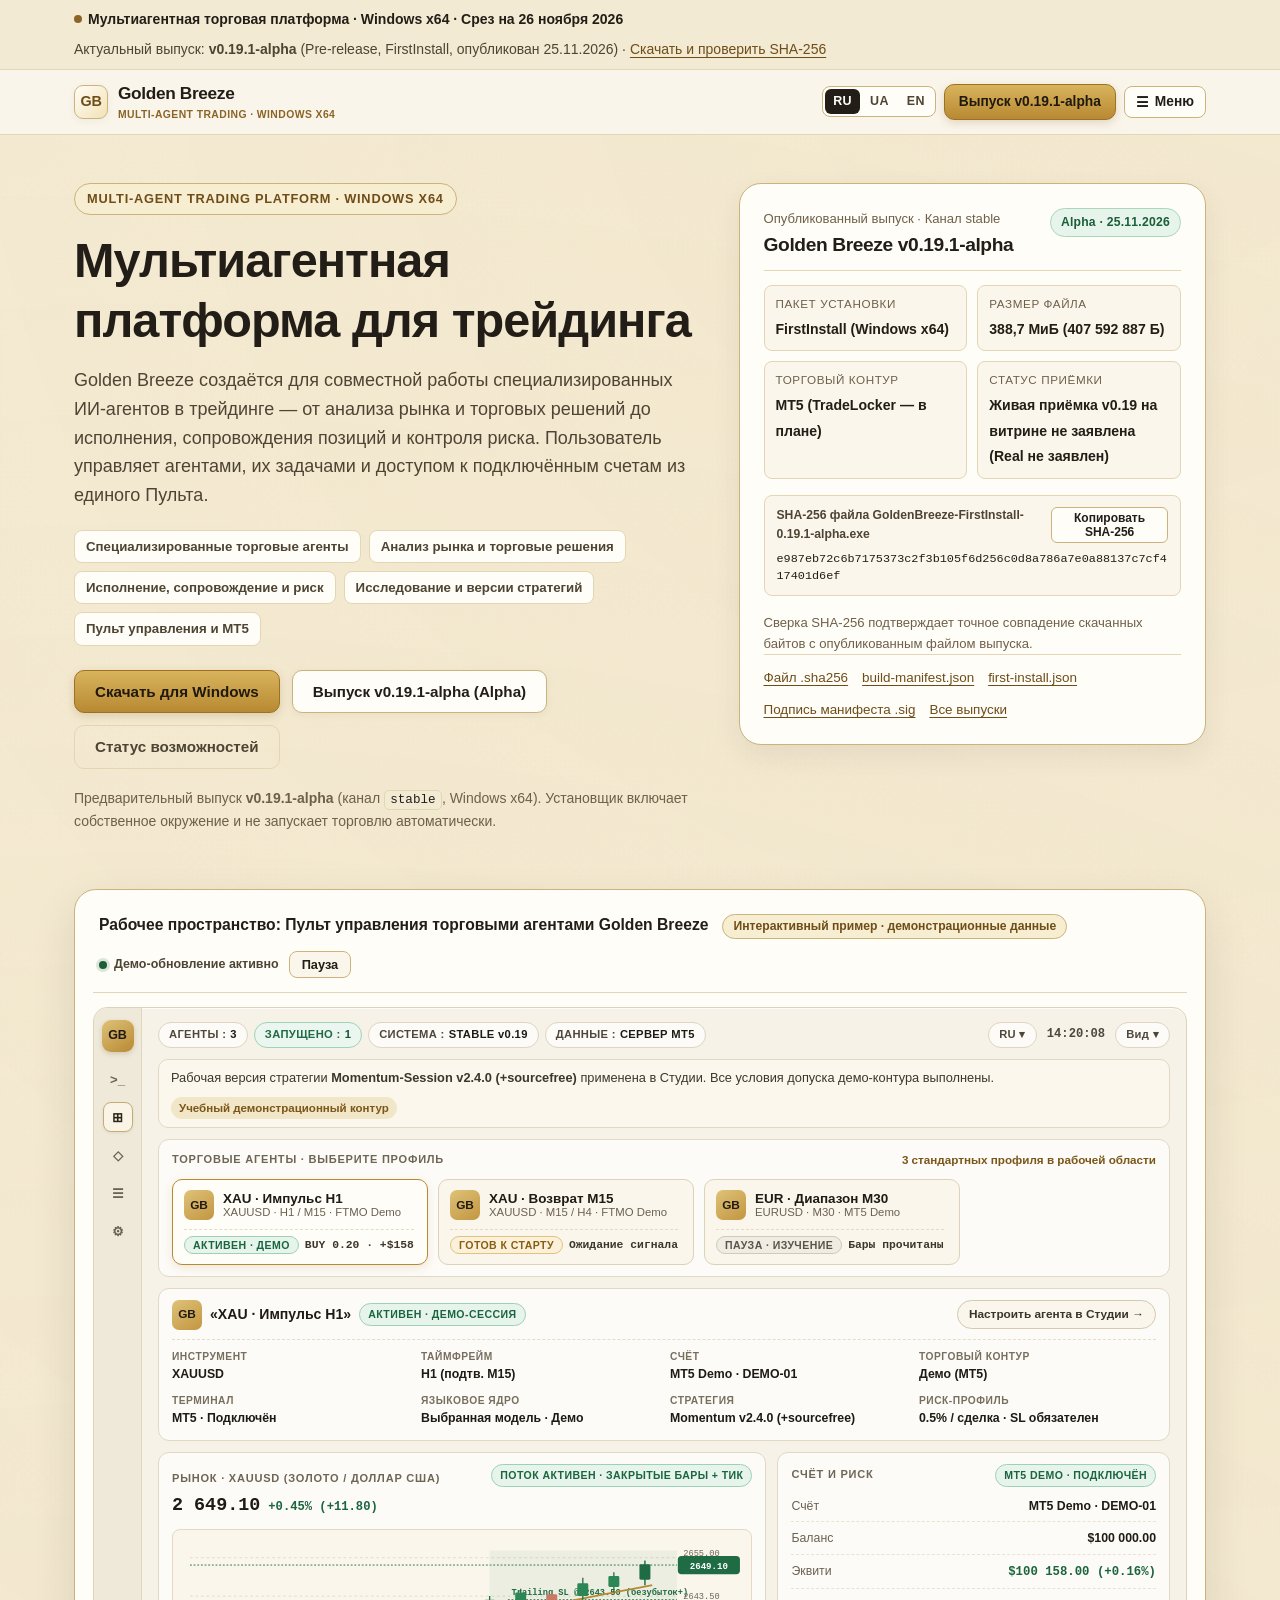
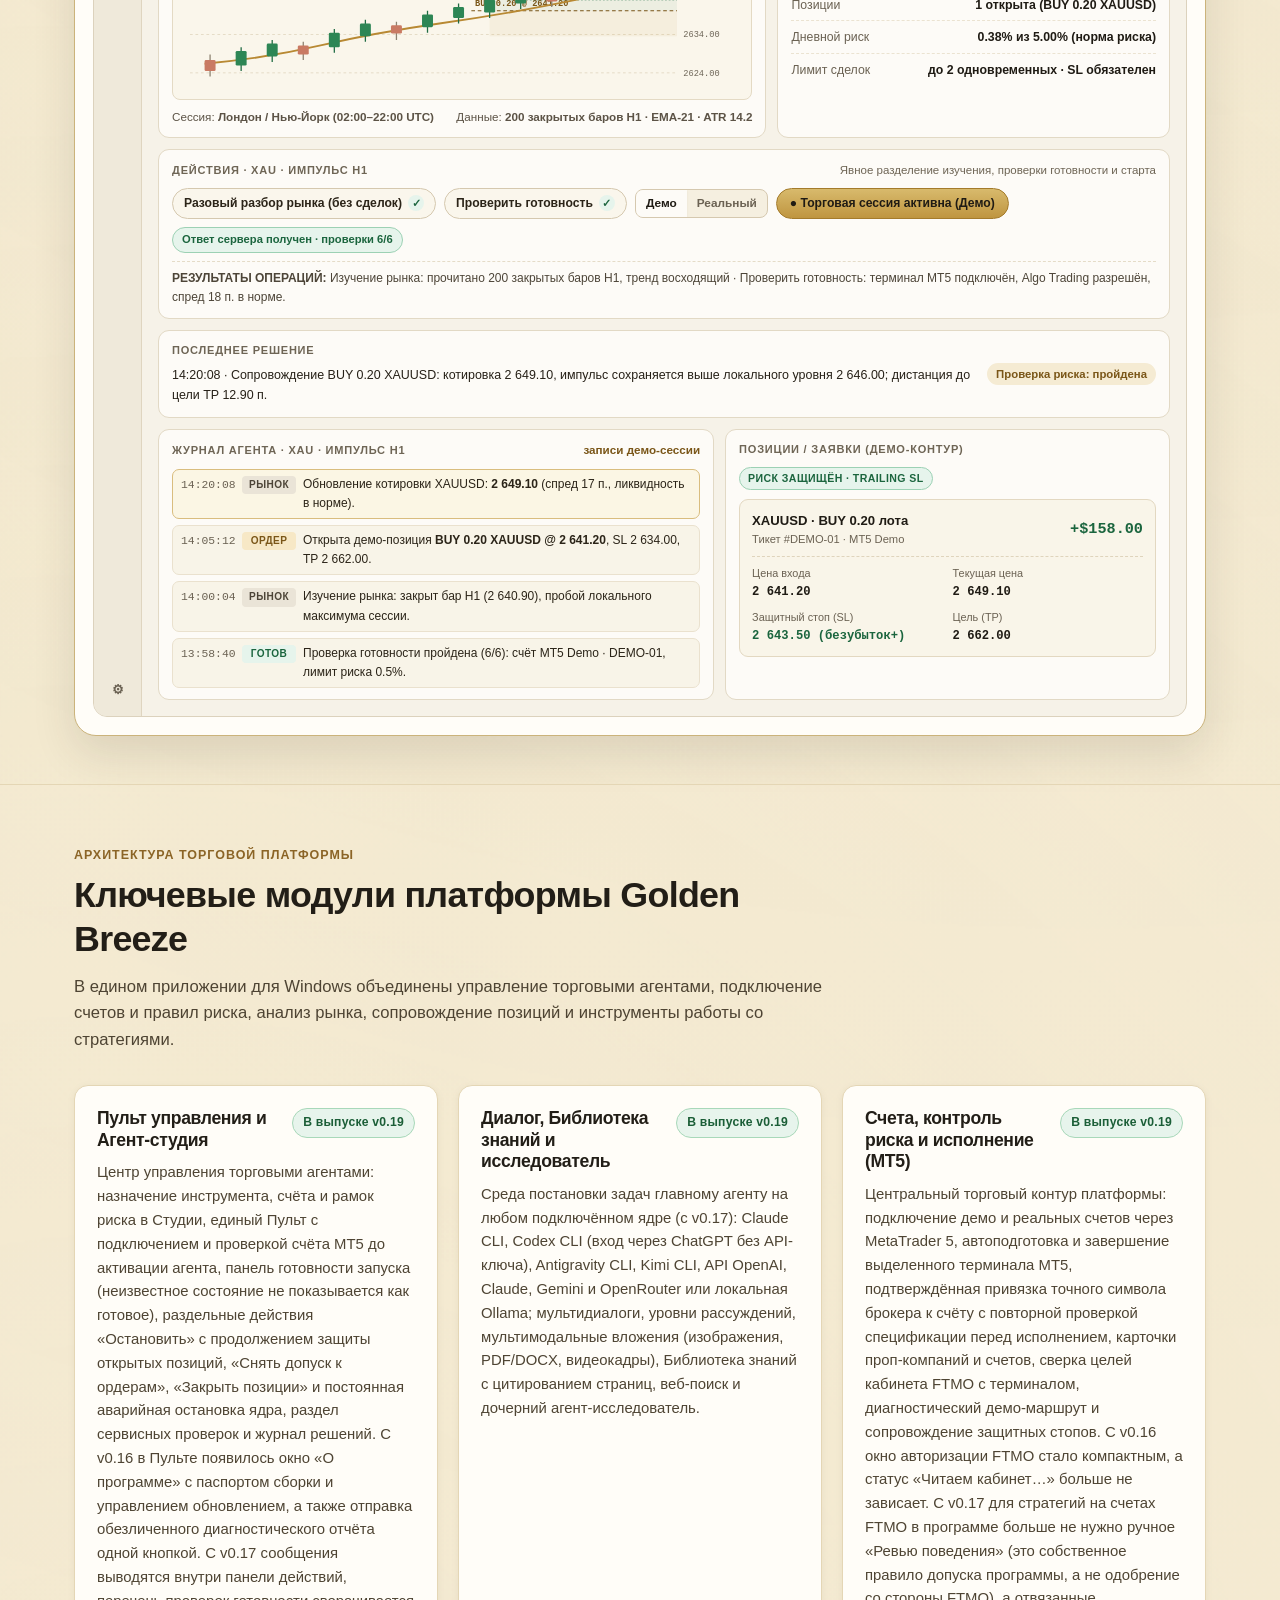
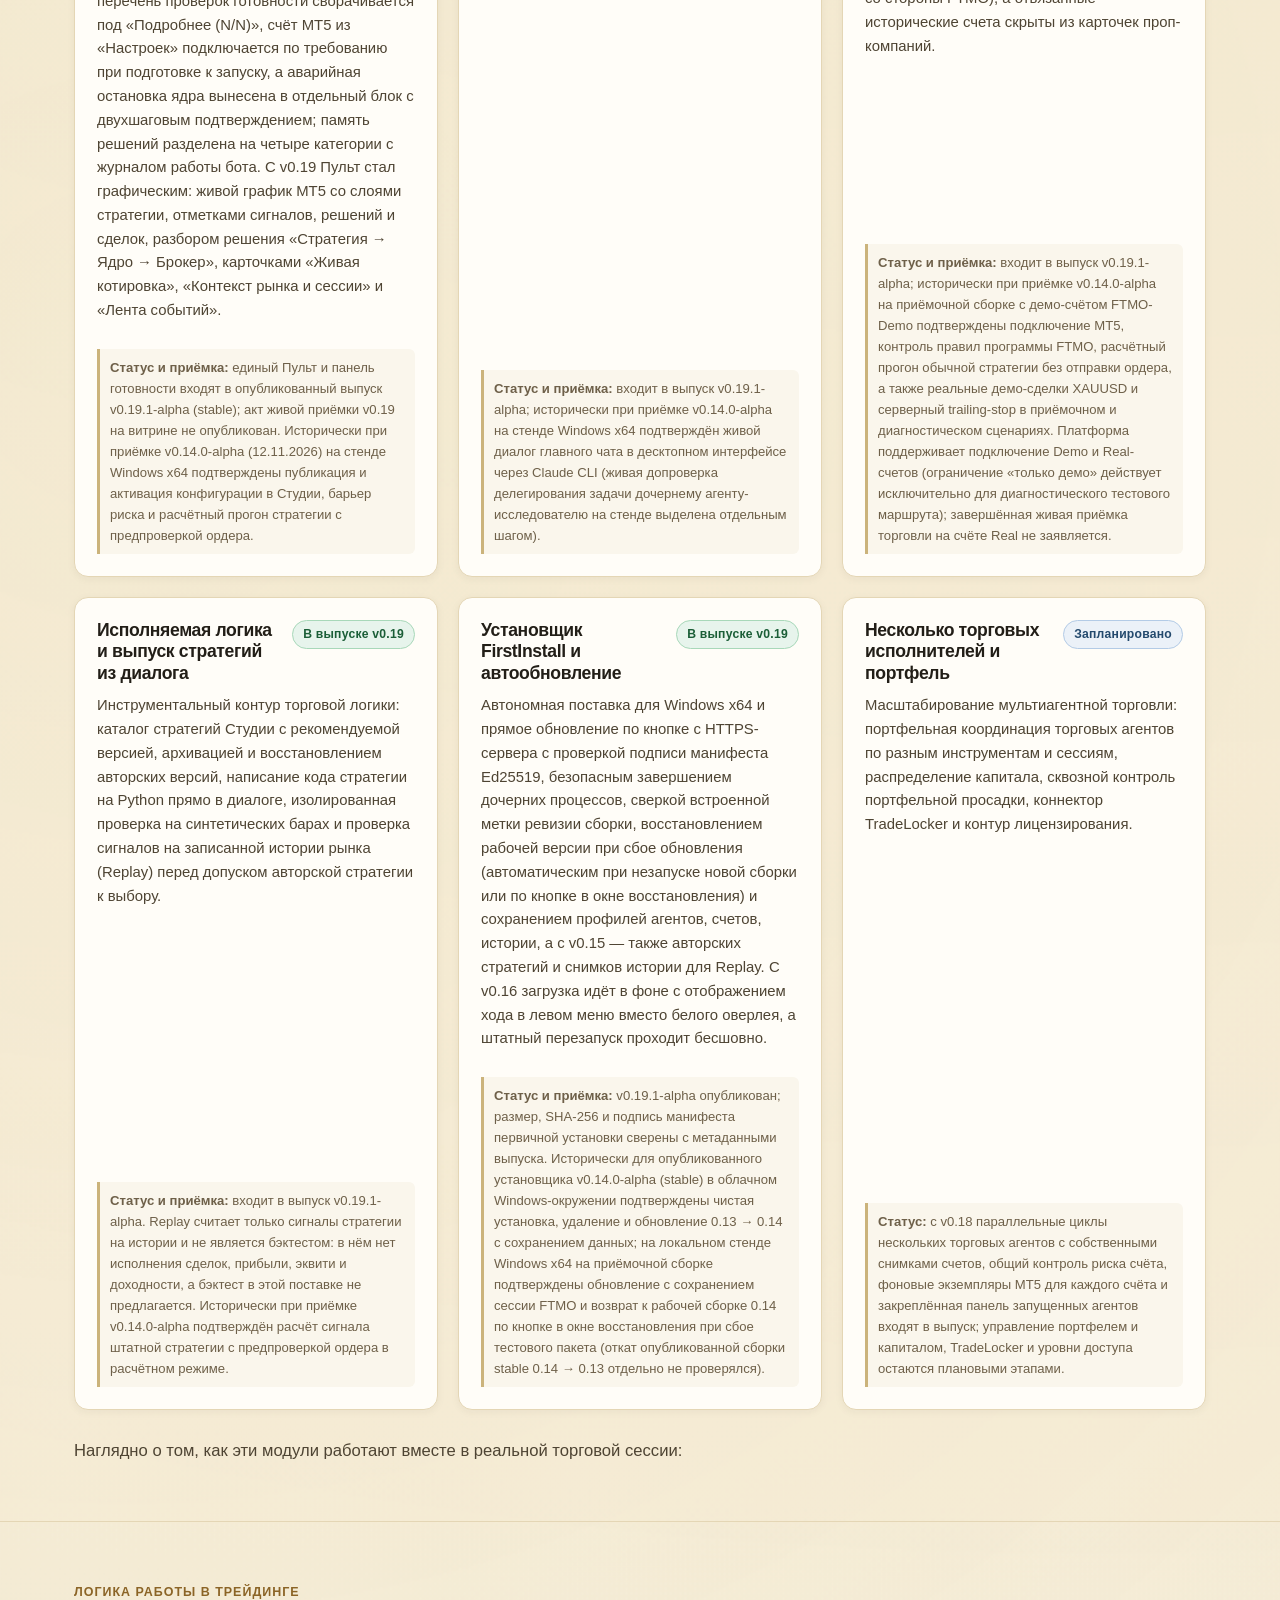
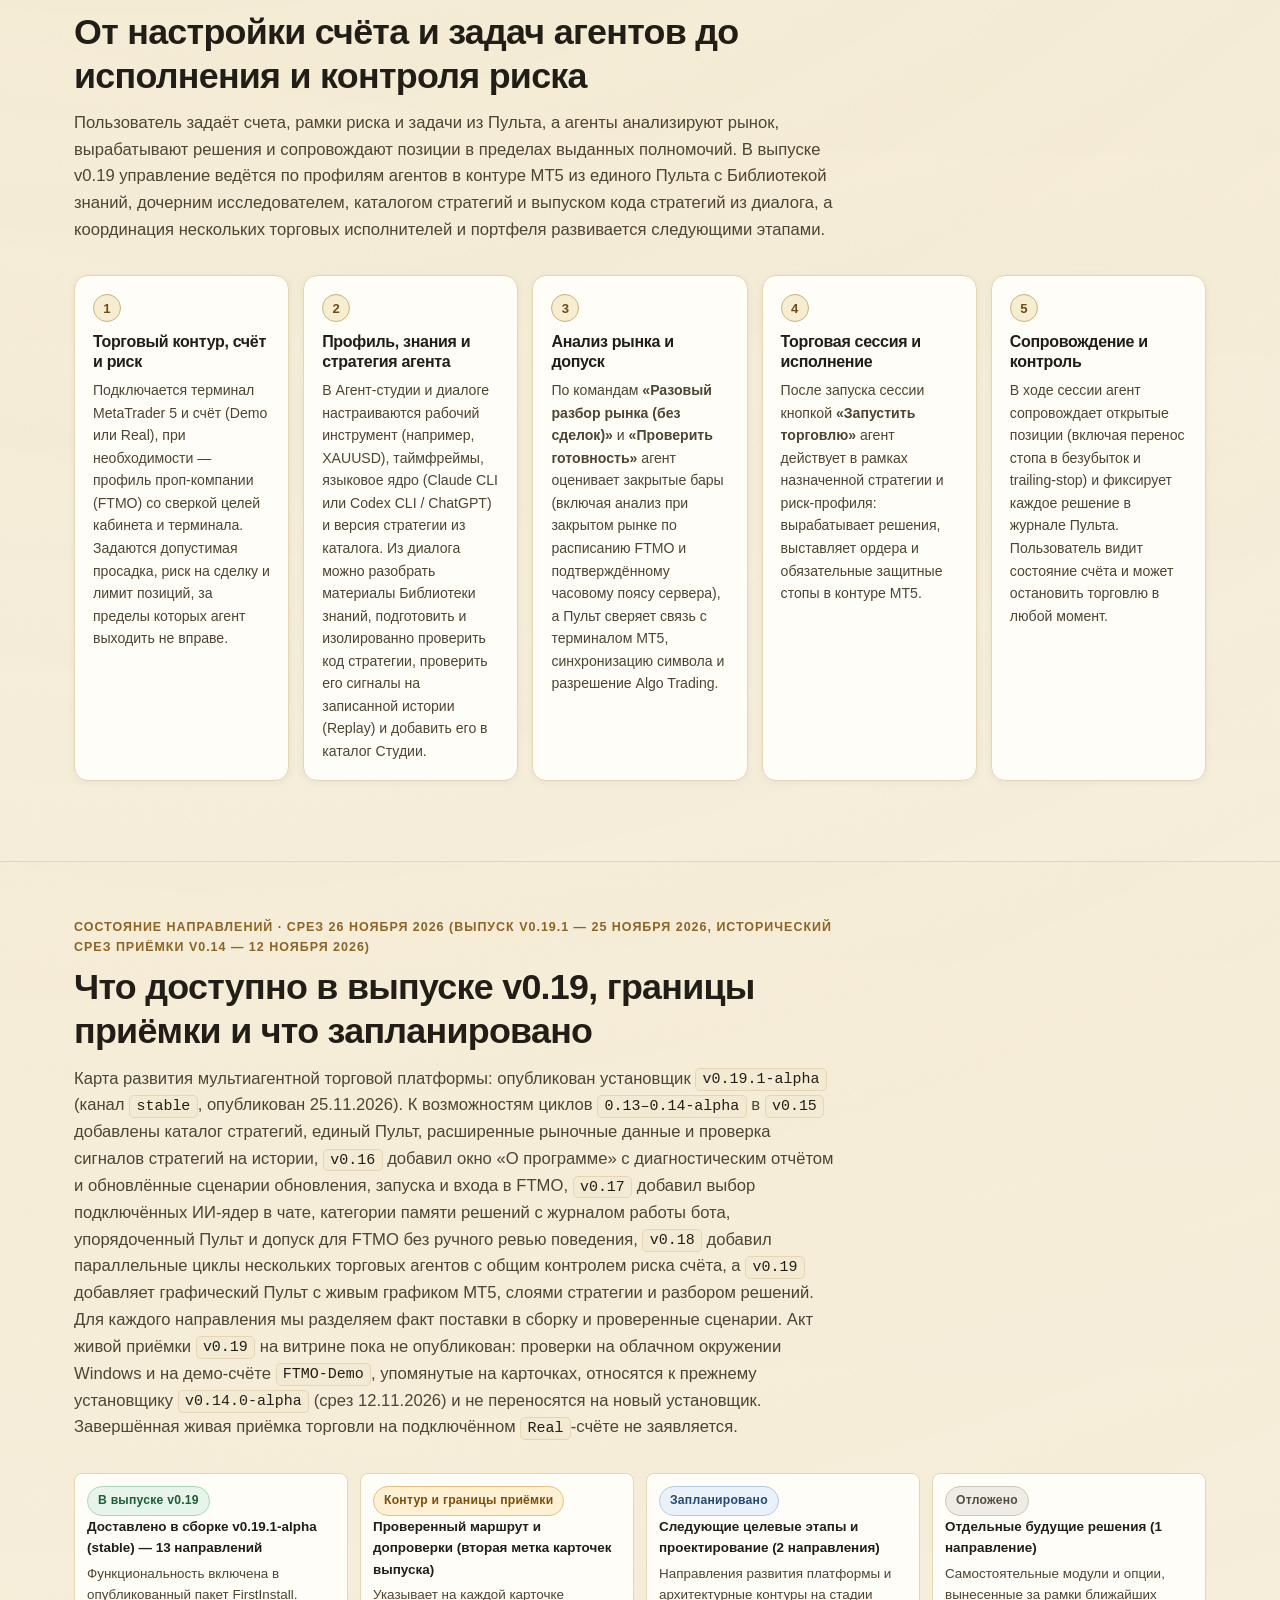
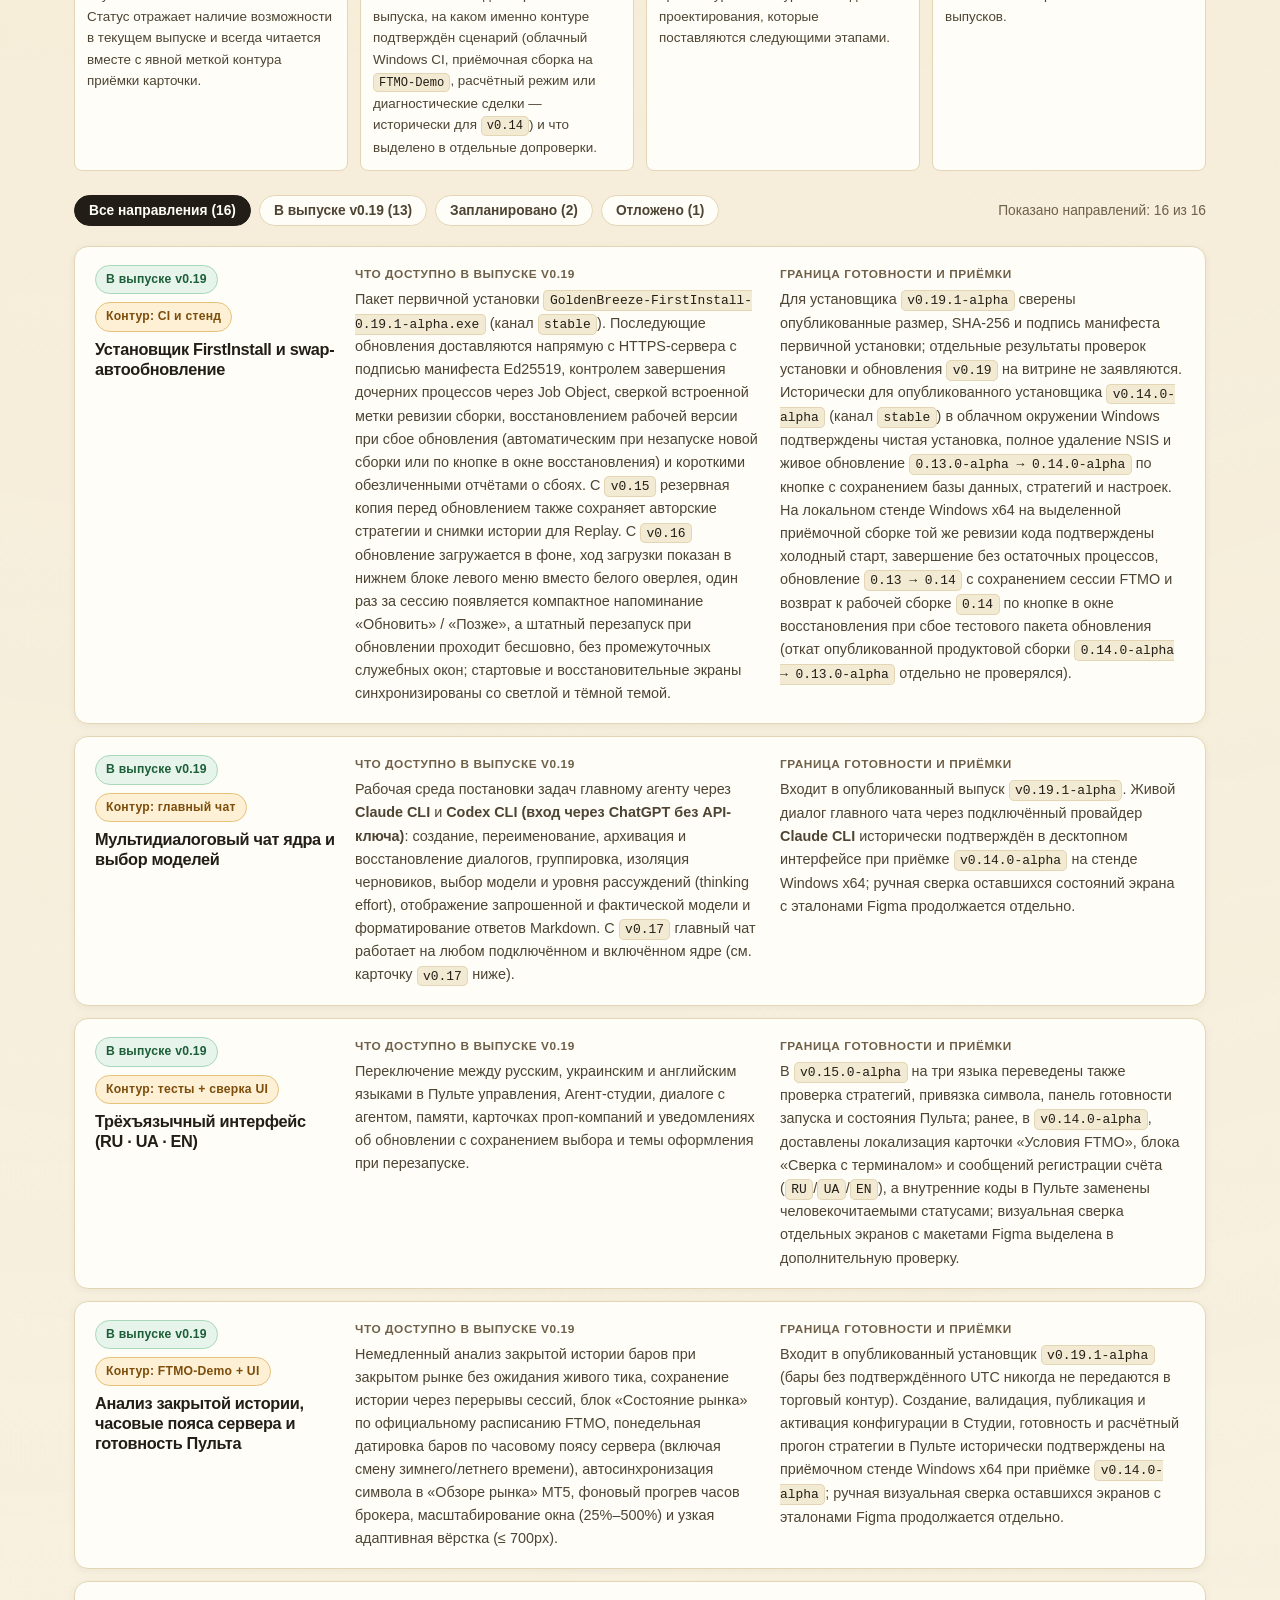
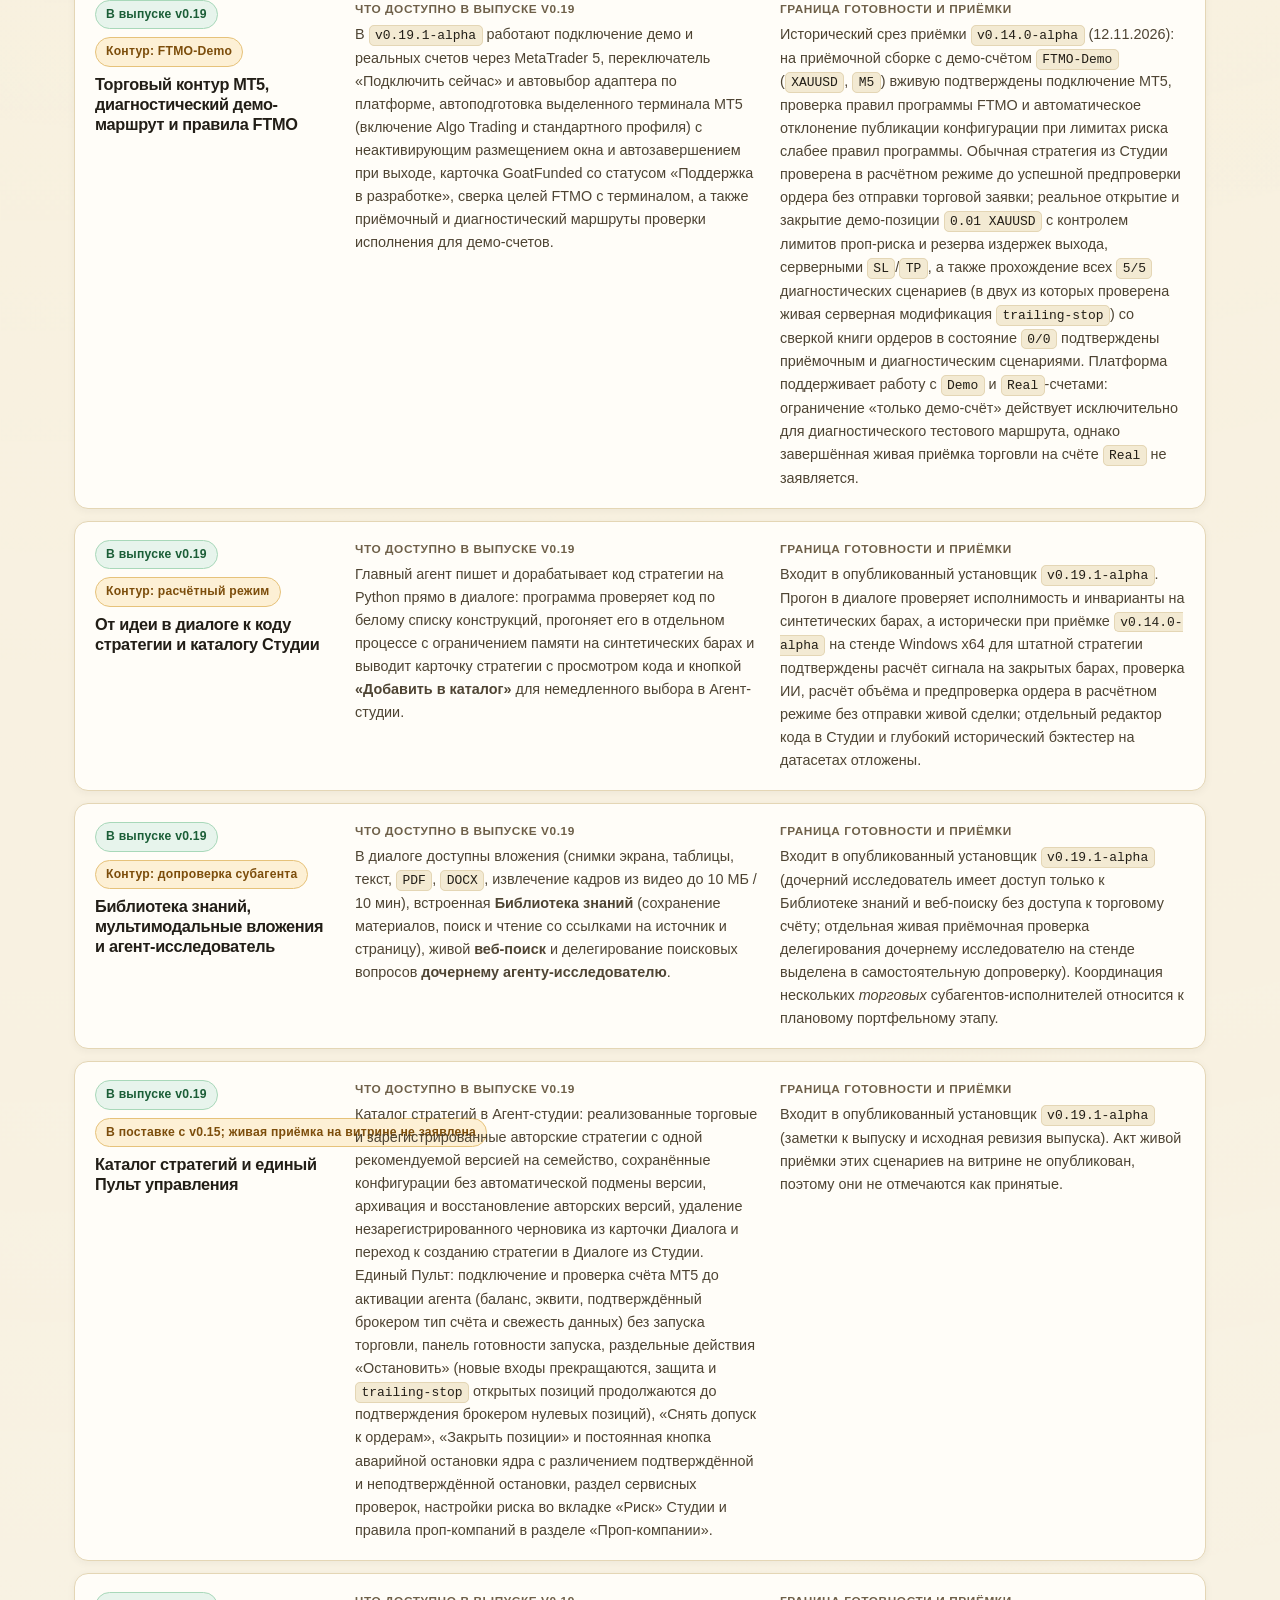
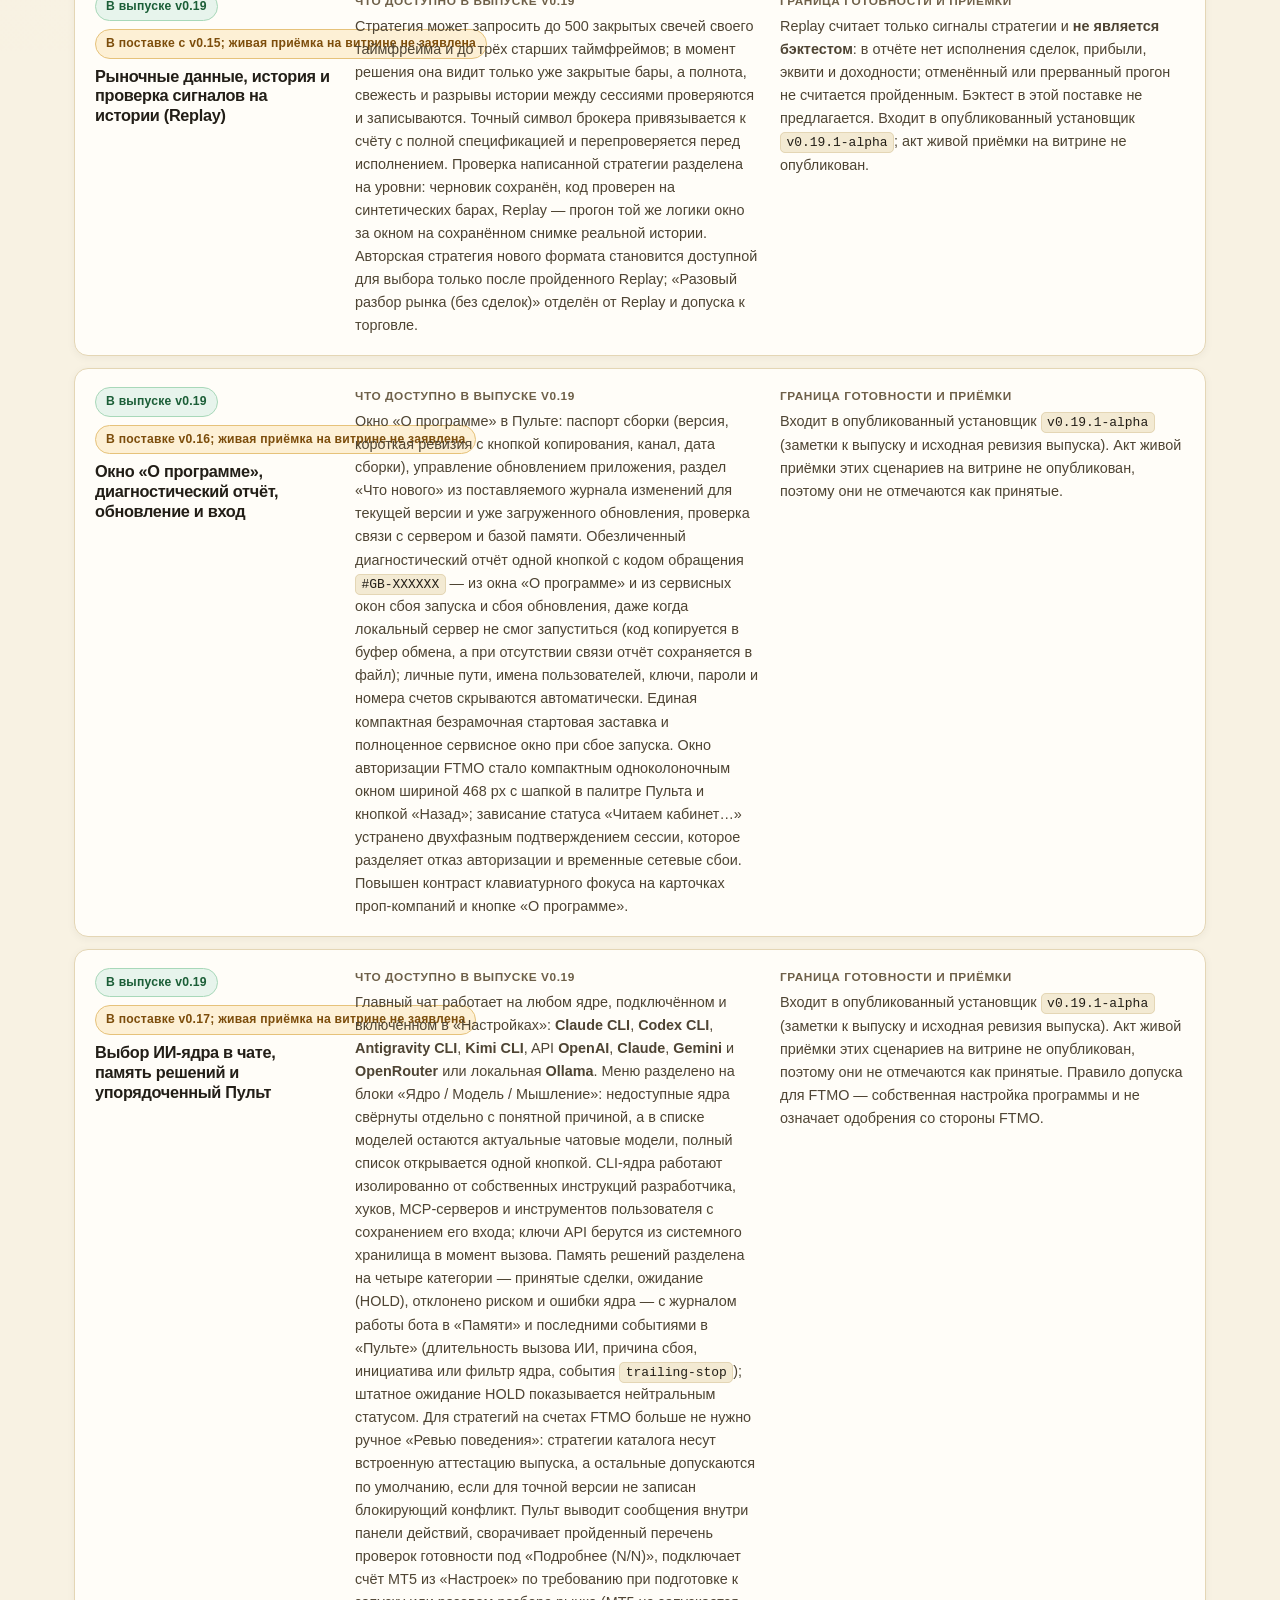
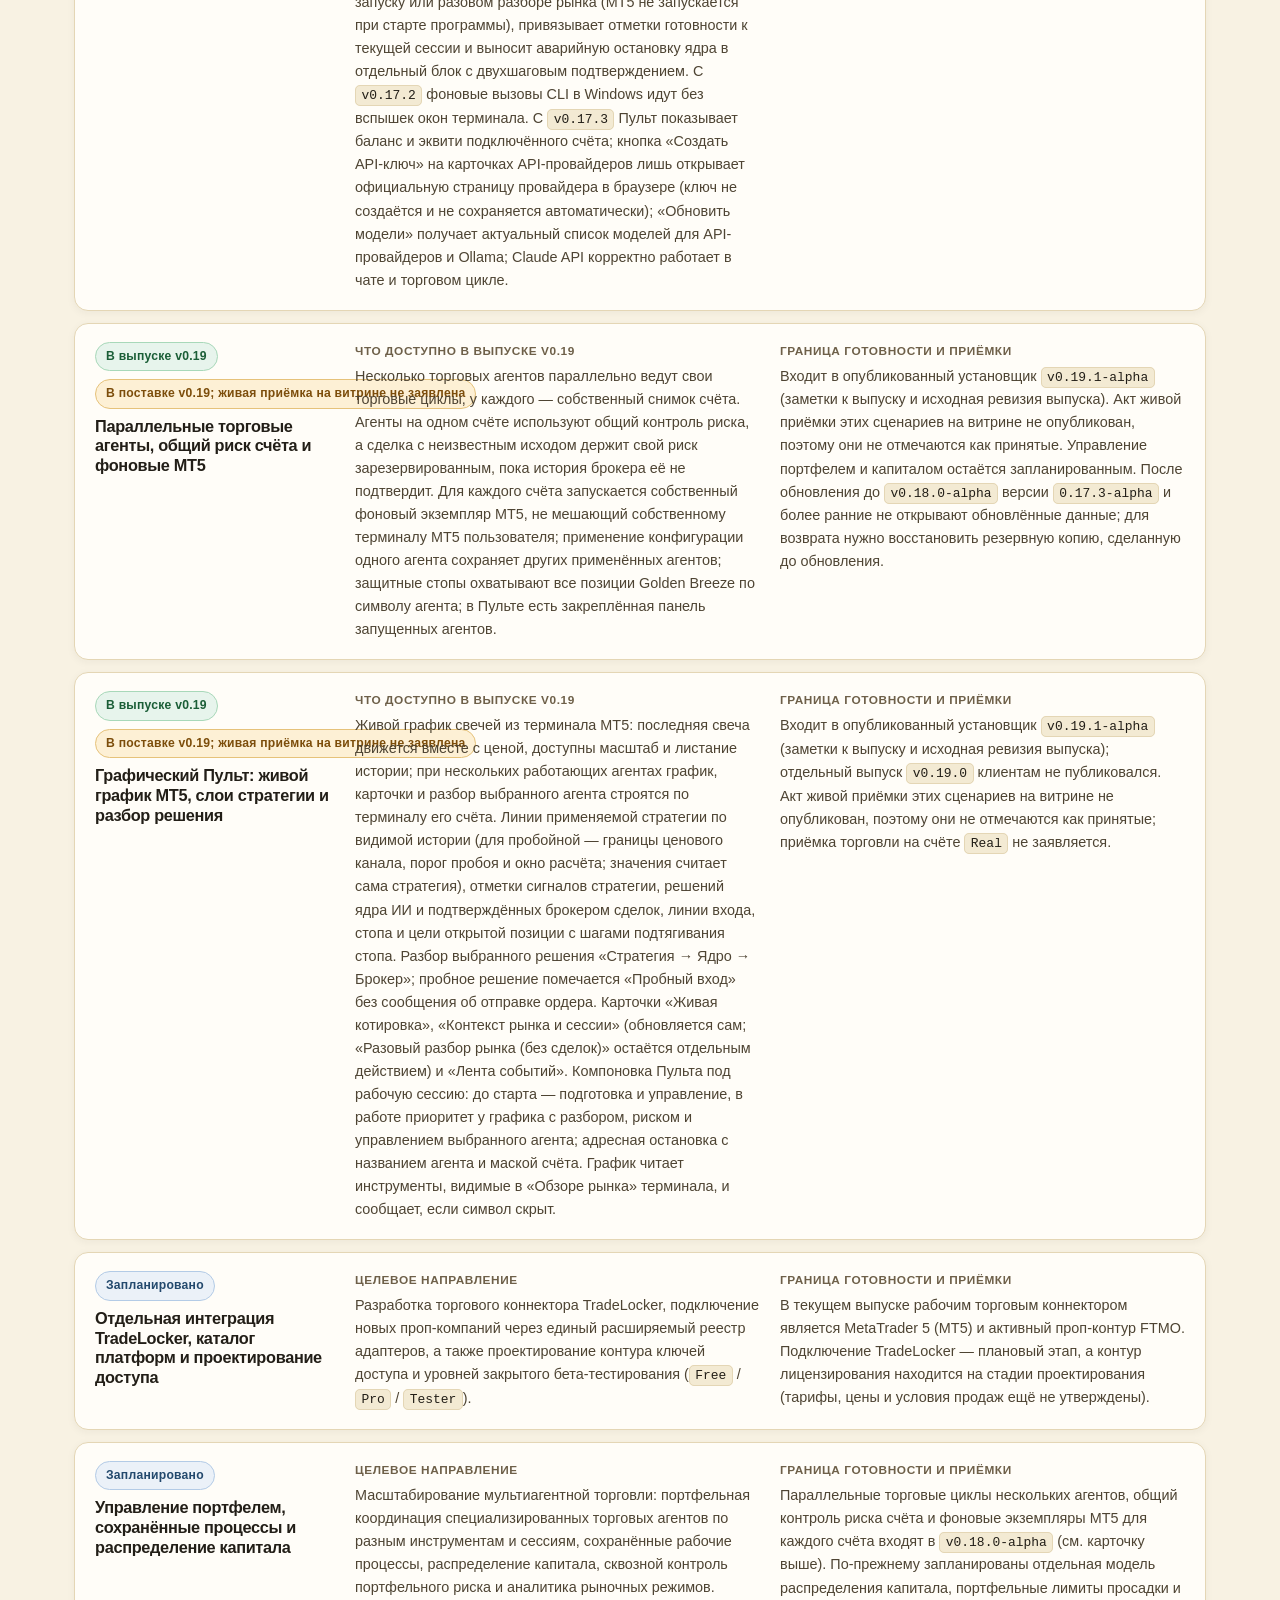
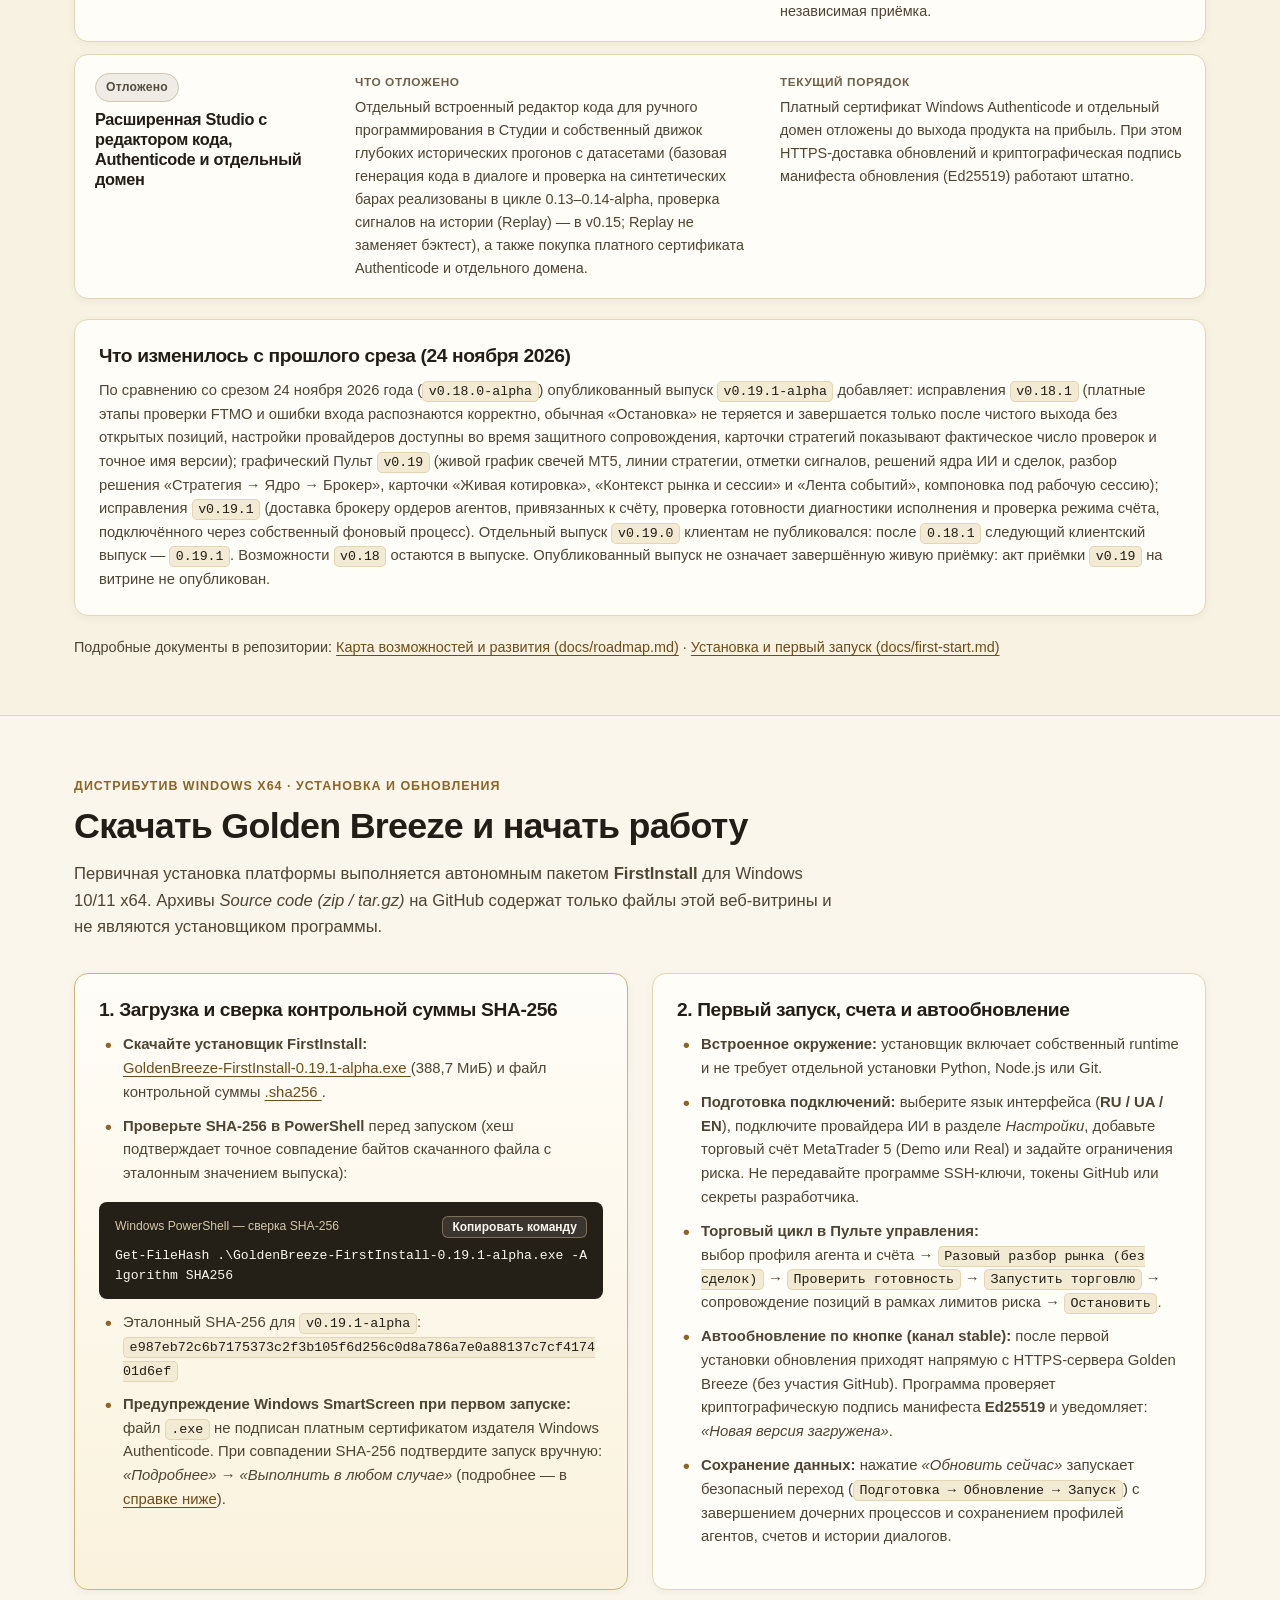
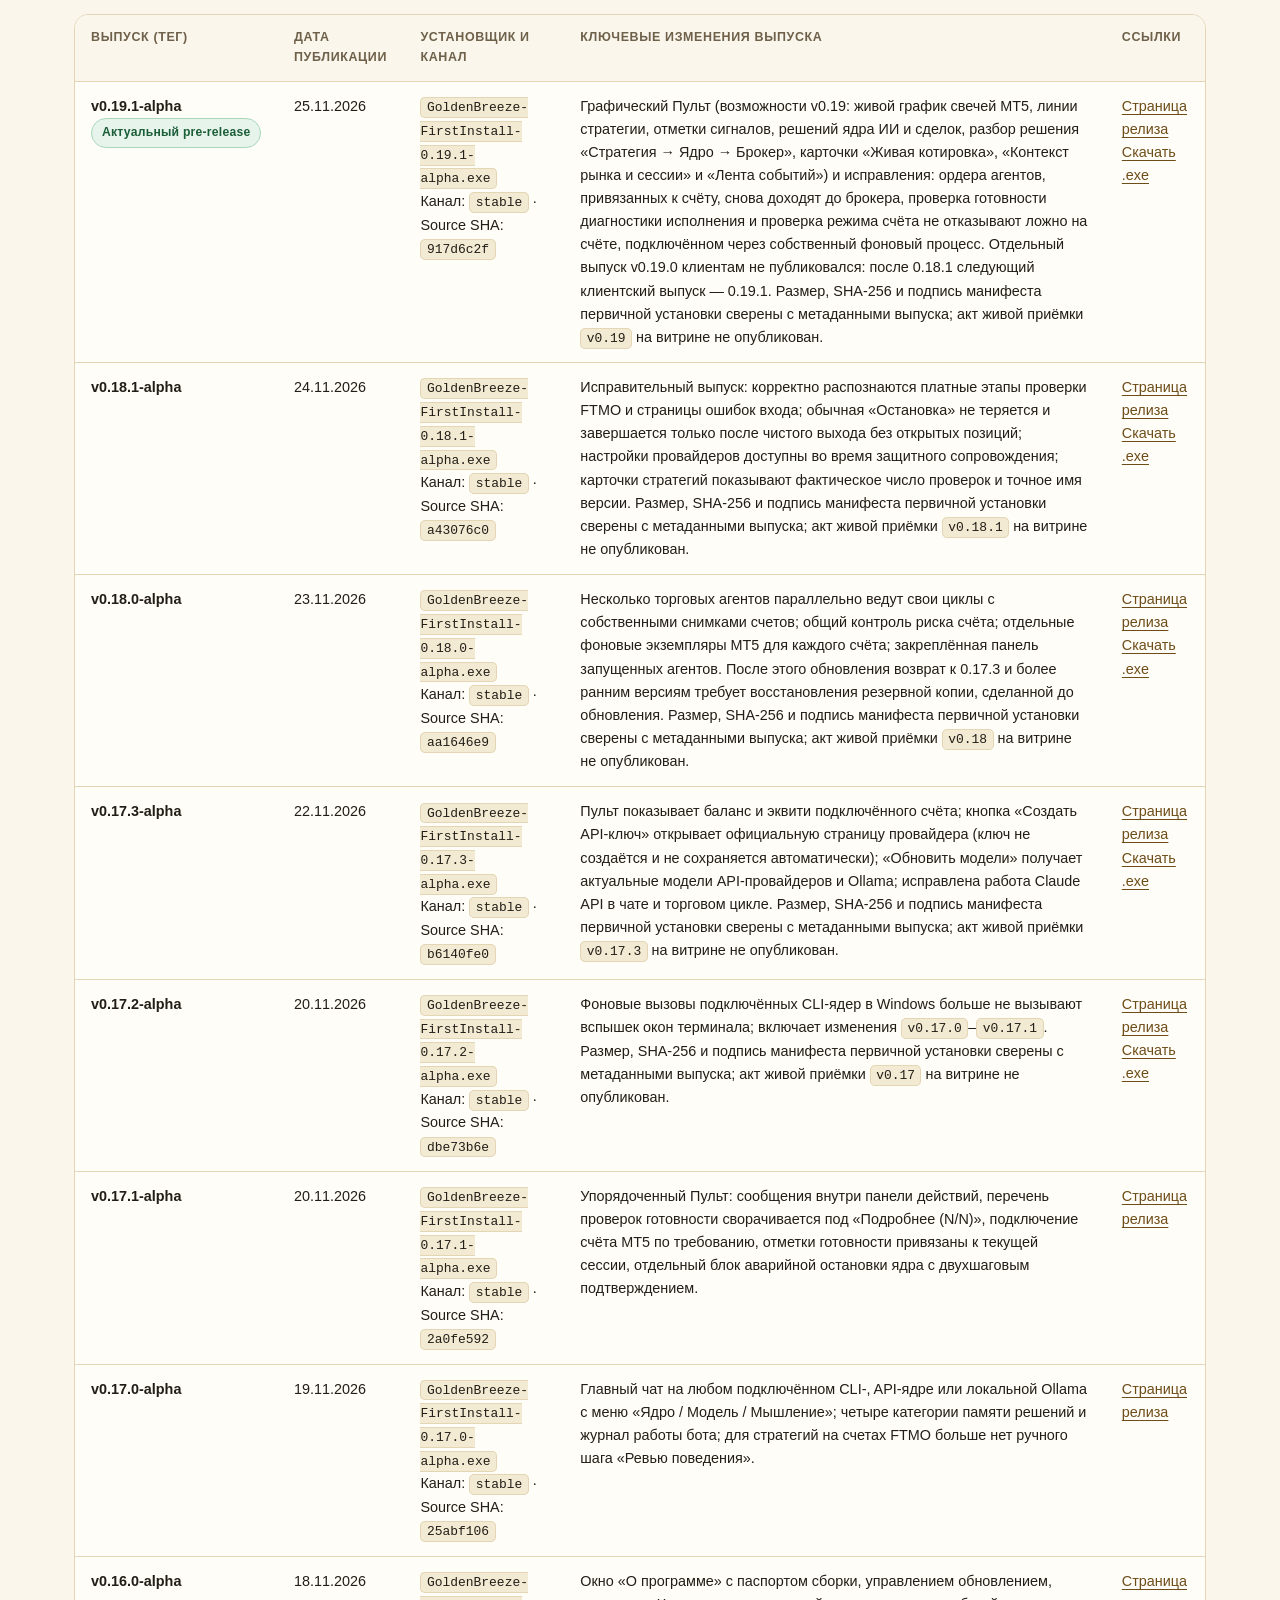
==== commit 523bcd62: "docs: refresh multilingual showcase for v0.19.1-alpha The showcase still presented v0.18.0-alpha whi" ====
--- a/docs/index.html
+++ b/docs/index.html
@@ -22,10 +22,10 @@
     <div class="container access-banner__inner">
       <span class="access-banner__badge">
         <span class="access-banner__dot" aria-hidden="true"></span>
-        Мультиагентная торговая платформа · Windows x64 · Срез на 24 ноября 2026
+        Мультиагентная торговая платформа · Windows x64 · Срез на 26 ноября 2026
       </span>
       <span>
-        Актуальный выпуск: <strong>v0.18.0-alpha</strong> (Pre-release, FirstInstall, опубликован 23.11.2026) · <a href="#download">Скачать и проверить SHA-256</a>
+        Актуальный выпуск: <strong>v0.19.1-alpha</strong> (Pre-release, FirstInstall, опубликован 25.11.2026) · <a href="#download">Скачать и проверить SHA-256</a>
       </span>
     </div>
   </div>
@@ -84,11 +84,11 @@
 
         <a
           class="btn btn--primary btn--sm header-release-btn"
-          href="https://github.com/nikolaykazakovvs-ux/golden-breeze-releases/releases/tag/v0.18.0-alpha"
-          aria-label="Выпуск v0.18.0-alpha"
+          href="https://github.com/nikolaykazakovvs-ux/golden-breeze-releases/releases/tag/v0.19.1-alpha"
+          aria-label="Выпуск v0.19.1-alpha"
         >
-          <span class="header-release-btn__full">Выпуск v0.18.0-alpha</span>
-          <span class="header-release-btn__short" aria-hidden="true">v0.18-alpha</span>
+          <span class="header-release-btn__full">Выпуск v0.19.1-alpha</span>
+          <span class="header-release-btn__short" aria-hidden="true">v0.19-alpha</span>
         </a>
 
         <button
@@ -130,15 +130,15 @@
           <div class="hero__actions">
             <a
               class="btn btn--primary"
-              href="https://github.com/nikolaykazakovvs-ux/golden-breeze-releases/releases/download/v0.18.0-alpha/GoldenBreeze-FirstInstall-0.18.0-alpha.exe"
+              href="https://github.com/nikolaykazakovvs-ux/golden-breeze-releases/releases/download/v0.19.1-alpha/GoldenBreeze-FirstInstall-0.19.1-alpha.exe"
             >
               Скачать для Windows
             </a>
             <a
               class="btn btn--secondary"
-              href="https://github.com/nikolaykazakovvs-ux/golden-breeze-releases/releases/tag/v0.18.0-alpha"
+              href="https://github.com/nikolaykazakovvs-ux/golden-breeze-releases/releases/tag/v0.19.1-alpha"
             >
-              Выпуск v0.18.0-alpha (Alpha)
+              Выпуск v0.19.1-alpha (Alpha)
             </a>
             <a class="btn btn--ghost" href="#roadmap">
               Статус возможностей
@@ -146,7 +146,7 @@
           </div>
 
           <p class="hero__note">
-            Предварительный выпуск <strong>v0.18.0-alpha</strong> (канал <code>stable</code>, Windows x64). Установщик включает собственное окружение и не запускает торговлю автоматически.
+            Предварительный выпуск <strong>v0.19.1-alpha</strong> (канал <code>stable</code>, Windows x64). Установщик включает собственное окружение и не запускает торговлю автоматически.
           </p>
         </div>
 
@@ -155,9 +155,9 @@
           <div class="release-card__header">
             <div>
               <p class="release-card__meta">Опубликованный выпуск · Канал stable</p>
-              <h2 id="release-card-heading" class="release-card__title">Golden Breeze v0.18.0-alpha</h2>
-            </div>
-            <span class="badge badge--released">Alpha · 23.11.2026</span>
+              <h2 id="release-card-heading" class="release-card__title">Golden Breeze v0.19.1-alpha</h2>
+            </div>
+            <span class="badge badge--released">Alpha · 25.11.2026</span>
           </div>
 
           <div class="release-card__specs">
@@ -167,7 +167,7 @@
             </div>
             <div class="spec-box">
               <span class="spec-box__label">Размер файла</span>
-              <span class="spec-box__value">388,5 МиБ (407 355 416 Б)</span>
+              <span class="spec-box__value">388,7 МиБ (407 592 887 Б)</span>
             </div>
             <div class="spec-box">
               <span class="spec-box__label">Торговый контур</span>
@@ -175,18 +175,18 @@
             </div>
             <div class="spec-box">
               <span class="spec-box__label">Статус приёмки</span>
-              <span class="spec-box__value">Живая приёмка v0.18 на витрине не заявлена (Real не заявлен)</span>
+              <span class="spec-box__value">Живая приёмка v0.19 на витрине не заявлена (Real не заявлен)</span>
             </div>
           </div>
 
           <div class="hash-box">
             <div class="hash-box__header">
-              <span class="hash-box__label">SHA-256 файла GoldenBreeze-FirstInstall-0.18.0-alpha.exe</span>
+              <span class="hash-box__label">SHA-256 файла GoldenBreeze-FirstInstall-0.19.1-alpha.exe</span>
               <button class="copy-btn" type="button" data-copy-target="hero-sha256">
                 Копировать SHA-256
               </button>
             </div>
-            <code id="hero-sha256" class="hash-box__code">f9e336731467aefd1bc28a32ab0bf54a5e8203d990de688f7663110b524989b3</code>
+            <code id="hero-sha256" class="hash-box__code">e987eb72c6b7175373c2f3b105f6d256c0d8a786a7e0a88137c7cf417401d6ef</code>
           </div>
 
           <p class="release-card__meta">
@@ -194,10 +194,10 @@
           </p>
 
           <div class="release-card__links">
-            <a href="https://github.com/nikolaykazakovvs-ux/golden-breeze-releases/releases/download/v0.18.0-alpha/GoldenBreeze-FirstInstall-0.18.0-alpha.exe.sha256">Файл .sha256</a>
-            <a href="https://github.com/nikolaykazakovvs-ux/golden-breeze-releases/releases/download/v0.18.0-alpha/build-manifest.json">build-manifest.json</a>
-            <a href="https://github.com/nikolaykazakovvs-ux/golden-breeze-releases/releases/download/v0.18.0-alpha/first-install.json">first-install.json</a>
-            <a href="https://github.com/nikolaykazakovvs-ux/golden-breeze-releases/releases/download/v0.18.0-alpha/first-install.json.sig">Подпись манифеста .sig</a>
+            <a href="https://github.com/nikolaykazakovvs-ux/golden-breeze-releases/releases/download/v0.19.1-alpha/GoldenBreeze-FirstInstall-0.19.1-alpha.exe.sha256">Файл .sha256</a>
+            <a href="https://github.com/nikolaykazakovvs-ux/golden-breeze-releases/releases/download/v0.19.1-alpha/build-manifest.json">build-manifest.json</a>
+            <a href="https://github.com/nikolaykazakovvs-ux/golden-breeze-releases/releases/download/v0.19.1-alpha/first-install.json">first-install.json</a>
+            <a href="https://github.com/nikolaykazakovvs-ux/golden-breeze-releases/releases/download/v0.19.1-alpha/first-install.json.sig">Подпись манифеста .sig</a>
             <a href="https://github.com/nikolaykazakovvs-ux/golden-breeze-releases/releases">Все выпуски</a>
           </div>
         </aside>
@@ -258,7 +258,7 @@
                 <div class="pult-demo__sys-pills">
                   <span class="pult-sys-pill">АГЕНТЫ : <strong>3</strong></span>
                   <span class="pult-sys-pill pult-sys-pill--ok">ЗАПУЩЕНО : <strong id="pult-sys-running">1</strong></span>
-                  <span class="pult-sys-pill">СИСТЕМА : <strong>STABLE v0.18</strong></span>
+                  <span class="pult-sys-pill">СИСТЕМА : <strong>STABLE v0.19</strong></span>
                   <span class="pult-sys-pill">ДАННЫЕ : <strong>СЕРВЕР MT5</strong></span>
                 </div>
                 <div class="pult-demo__sys-right">
@@ -562,7 +562,7 @@
 
                 <div class="pult-demo__actions-bar">
                   <div class="pult-action-pill pult-action-pill--done">
-                    <span>Изучить рынок</span>
+                    <span>Разовый разбор рынка (без сделок)</span>
                     <span class="pult-action-check" aria-hidden="true">✓</span>
                   </div>
                   <div class="pult-action-pill pult-action-pill--done">
@@ -689,14 +689,14 @@
             <div class="feature-card__top">
               <div class="feature-card__header">
                 <h3 class="feature-card__title">Пульт управления и Агент-студия</h3>
-                <span class="badge badge--released">В выпуске v0.18</span>
+                <span class="badge badge--released">В выпуске v0.19</span>
               </div>
               <p class="feature-card__desc">
-                Центр управления торговыми агентами: назначение инструмента, счёта и рамок риска в Студии, единый Пульт с подключением и проверкой счёта MT5 до активации агента, панель готовности запуска (неизвестное состояние не показывается как готовое), раздельные действия «Остановить» с продолжением защиты открытых позиций, «Снять допуск к ордерам», «Закрыть позиции» и постоянная аварийная остановка ядра, раздел сервисных проверок и журнал решений. С v0.16 в Пульте появилось окно «О программе» с паспортом сборки и управлением обновлением, а также отправка обезличенного диагностического отчёта одной кнопкой. С v0.17 сообщения выводятся внутри панели действий, перечень проверок готовности сворачивается под «Подробнее (N/N)», счёт MT5 из «Настроек» подключается по требованию при подготовке к запуску, а аварийная остановка ядра вынесена в отдельный блок с двухшаговым подтверждением; память решений разделена на четыре категории с журналом работы бота.
+                Центр управления торговыми агентами: назначение инструмента, счёта и рамок риска в Студии, единый Пульт с подключением и проверкой счёта MT5 до активации агента, панель готовности запуска (неизвестное состояние не показывается как готовое), раздельные действия «Остановить» с продолжением защиты открытых позиций, «Снять допуск к ордерам», «Закрыть позиции» и постоянная аварийная остановка ядра, раздел сервисных проверок и журнал решений. С v0.16 в Пульте появилось окно «О программе» с паспортом сборки и управлением обновлением, а также отправка обезличенного диагностического отчёта одной кнопкой. С v0.17 сообщения выводятся внутри панели действий, перечень проверок готовности сворачивается под «Подробнее (N/N)», счёт MT5 из «Настроек» подключается по требованию при подготовке к запуску, а аварийная остановка ядра вынесена в отдельный блок с двухшаговым подтверждением; память решений разделена на четыре категории с журналом работы бота. С v0.19 Пульт стал графическим: живой график MT5 со слоями стратегии, отметками сигналов, решений и сделок, разбором решения «Стратегия → Ядро → Брокер», карточками «Живая котировка», «Контекст рынка и сессии» и «Лента событий».
               </p>
             </div>
             <p class="feature-card__boundary">
-              <strong>Статус и приёмка:</strong> единый Пульт и панель готовности входят в опубликованный выпуск v0.18.0-alpha (stable); акт живой приёмки v0.18 на витрине не опубликован. Исторически при приёмке v0.14.0-alpha (12.11.2026) на стенде Windows x64 подтверждены публикация и активация конфигурации в Студии, барьер риска и расчётный прогон стратегии с предпроверкой ордера.
+              <strong>Статус и приёмка:</strong> единый Пульт и панель готовности входят в опубликованный выпуск v0.19.1-alpha (stable); акт живой приёмки v0.19 на витрине не опубликован. Исторически при приёмке v0.14.0-alpha (12.11.2026) на стенде Windows x64 подтверждены публикация и активация конфигурации в Студии, барьер риска и расчётный прогон стратегии с предпроверкой ордера.
             </p>
           </article>
 
@@ -705,14 +705,14 @@
             <div class="feature-card__top">
               <div class="feature-card__header">
                 <h3 class="feature-card__title">Диалог, Библиотека знаний и исследователь</h3>
-                <span class="badge badge--released">В выпуске v0.18</span>
+                <span class="badge badge--released">В выпуске v0.19</span>
               </div>
               <p class="feature-card__desc">
                 Среда постановки задач главному агенту на любом подключённом ядре (с v0.17): Claude CLI, Codex CLI (вход через ChatGPT без API-ключа), Antigravity CLI, Kimi CLI, API OpenAI, Claude, Gemini и OpenRouter или локальная Ollama; мультидиалоги, уровни рассуждений, мультимодальные вложения (изображения, PDF/DOCX, видеокадры), Библиотека знаний с цитированием страниц, веб-поиск и дочерний агент-исследователь.
               </p>
             </div>
             <p class="feature-card__boundary">
-              <strong>Статус и приёмка:</strong> входит в выпуск v0.18.0-alpha; исторически при приёмке v0.14.0-alpha на стенде Windows x64 подтверждён живой диалог главного чата в десктопном интерфейсе через Claude CLI (живая допроверка делегирования задачи дочернему агенту-исследователю на стенде выделена отдельным шагом).
+              <strong>Статус и приёмка:</strong> входит в выпуск v0.19.1-alpha; исторически при приёмке v0.14.0-alpha на стенде Windows x64 подтверждён живой диалог главного чата в десктопном интерфейсе через Claude CLI (живая допроверка делегирования задачи дочернему агенту-исследователю на стенде выделена отдельным шагом).
             </p>
           </article>
 
@@ -721,14 +721,14 @@
             <div class="feature-card__top">
               <div class="feature-card__header">
                 <h3 class="feature-card__title">Счета, контроль риска и исполнение (MT5)</h3>
-                <span class="badge badge--released">В выпуске v0.18</span>
+                <span class="badge badge--released">В выпуске v0.19</span>
               </div>
               <p class="feature-card__desc">
                 Центральный торговый контур платформы: подключение демо и реальных счетов через MetaTrader 5, автоподготовка и завершение выделенного терминала MT5, подтверждённая привязка точного символа брокера к счёту с повторной проверкой спецификации перед исполнением, карточки проп-компаний и счетов, сверка целей кабинета FTMO с терминалом, диагностический демо-маршрут и сопровождение защитных стопов. С v0.16 окно авторизации FTMO стало компактным, а статус «Читаем кабинет…» больше не зависает. С v0.17 для стратегий на счетах FTMO в программе больше не нужно ручное «Ревью поведения» (это собственное правило допуска программы, а не одобрение со стороны FTMO), а отвязанные исторические счета скрыты из карточек проп-компаний.
               </p>
             </div>
             <p class="feature-card__boundary">
-              <strong>Статус и приёмка:</strong> входит в выпуск v0.18.0-alpha; исторически при приёмке v0.14.0-alpha на приёмочной сборке с демо-счётом FTMO-Demo подтверждены подключение MT5, контроль правил программы FTMO, расчётный прогон обычной стратегии без отправки ордера, а также реальные демо-сделки XAUUSD и серверный trailing-stop в приёмочном и диагностическом сценариях. Платформа поддерживает подключение Demo и Real-счетов (ограничение «только демо» действует исключительно для диагностического тестового маршрута); завершённая живая приёмка торговли на счёте Real не заявляется.
+              <strong>Статус и приёмка:</strong> входит в выпуск v0.19.1-alpha; исторически при приёмке v0.14.0-alpha на приёмочной сборке с демо-счётом FTMO-Demo подтверждены подключение MT5, контроль правил программы FTMO, расчётный прогон обычной стратегии без отправки ордера, а также реальные демо-сделки XAUUSD и серверный trailing-stop в приёмочном и диагностическом сценариях. Платформа поддерживает подключение Demo и Real-счетов (ограничение «только демо» действует исключительно для диагностического тестового маршрута); завершённая живая приёмка торговли на счёте Real не заявляется.
             </p>
           </article>
 
@@ -737,14 +737,14 @@
             <div class="feature-card__top">
               <div class="feature-card__header">
                 <h3 class="feature-card__title">Исполняемая логика и выпуск стратегий из диалога</h3>
-                <span class="badge badge--released">В выпуске v0.18</span>
+                <span class="badge badge--released">В выпуске v0.19</span>
               </div>
               <p class="feature-card__desc">
                 Инструментальный контур торговой логики: каталог стратегий Студии с рекомендуемой версией, архивацией и восстановлением авторских версий, написание кода стратегии на Python прямо в диалоге, изолированная проверка на синтетических барах и проверка сигналов на записанной истории рынка (Replay) перед допуском авторской стратегии к выбору.
               </p>
             </div>
             <p class="feature-card__boundary">
-              <strong>Статус и приёмка:</strong> входит в выпуск v0.18.0-alpha. Replay считает только сигналы стратегии на истории и не является бэктестом: в нём нет исполнения сделок, прибыли, эквити и доходности, а бэктест в этой поставке не предлагается. Исторически при приёмке v0.14.0-alpha подтверждён расчёт сигнала штатной стратегии с предпроверкой ордера в расчётном режиме.
+              <strong>Статус и приёмка:</strong> входит в выпуск v0.19.1-alpha. Replay считает только сигналы стратегии на истории и не является бэктестом: в нём нет исполнения сделок, прибыли, эквити и доходности, а бэктест в этой поставке не предлагается. Исторически при приёмке v0.14.0-alpha подтверждён расчёт сигнала штатной стратегии с предпроверкой ордера в расчётном режиме.
             </p>
           </article>
 
@@ -753,14 +753,14 @@
             <div class="feature-card__top">
               <div class="feature-card__header">
                 <h3 class="feature-card__title">Установщик FirstInstall и автообновление</h3>
-                <span class="badge badge--released">В выпуске v0.18</span>
+                <span class="badge badge--released">В выпуске v0.19</span>
               </div>
               <p class="feature-card__desc">
                 Автономная поставка для Windows x64 и прямое обновление по кнопке с HTTPS-сервера с проверкой подписи манифеста Ed25519, безопасным завершением дочерних процессов, сверкой встроенной метки ревизии сборки, восстановлением рабочей версии при сбое обновления (автоматическим при незапуске новой сборки или по кнопке в окне восстановления) и сохранением профилей агентов, счетов, истории, а с v0.15 — также авторских стратегий и снимков истории для Replay. С v0.16 загрузка идёт в фоне с отображением хода в левом меню вместо белого оверлея, а штатный перезапуск проходит бесшовно.
               </p>
             </div>
             <p class="feature-card__boundary">
-              <strong>Статус и приёмка:</strong> v0.18.0-alpha опубликован; размер, SHA-256 и подпись манифеста первичной установки сверены с метаданными выпуска. Исторически для опубликованного установщика v0.14.0-alpha (stable) в облачном Windows-окружении подтверждены чистая установка, удаление и обновление 0.13 → 0.14 с сохранением данных; на локальном стенде Windows x64 на приёмочной сборке подтверждены обновление с сохранением сессии FTMO и возврат к рабочей сборке 0.14 по кнопке в окне восстановления при сбое тестового пакета (откат опубликованной сборки stable 0.14 → 0.13 отдельно не проверялся).
+              <strong>Статус и приёмка:</strong> v0.19.1-alpha опубликован; размер, SHA-256 и подпись манифеста первичной установки сверены с метаданными выпуска. Исторически для опубликованного установщика v0.14.0-alpha (stable) в облачном Windows-окружении подтверждены чистая установка, удаление и обновление 0.13 → 0.14 с сохранением данных; на локальном стенде Windows x64 на приёмочной сборке подтверждены обновление с сохранением сессии FTMO и возврат к рабочей сборке 0.14 по кнопке в окне восстановления при сбое тестового пакета (откат опубликованной сборки stable 0.14 → 0.13 отдельно не проверялся).
             </p>
           </article>
 
@@ -796,7 +796,7 @@
             От настройки счёта и задач агентов до исполнения и контроля риска
           </h2>
           <p class="section__subtitle">
-            Пользователь задаёт счета, рамки риска и задачи из Пульта, а агенты анализируют рынок, вырабатывают решения и сопровождают позиции в пределах выданных полномочий. В выпуске v0.18 управление ведётся по профилям агентов в контуре MT5 из единого Пульта с Библиотекой знаний, дочерним исследователем, каталогом стратегий и выпуском кода стратегий из диалога, а координация нескольких торговых исполнителей и портфеля развивается следующими этапами.
+            Пользователь задаёт счета, рамки риска и задачи из Пульта, а агенты анализируют рынок, вырабатывают решения и сопровождают позиции в пределах выданных полномочий. В выпуске v0.19 управление ведётся по профилям агентов в контуре MT5 из единого Пульта с Библиотекой знаний, дочерним исследователем, каталогом стратегий и выпуском кода стратегий из диалога, а координация нескольких торговых исполнителей и портфеля развивается следующими этапами.
           </p>
         </div>
 
@@ -821,7 +821,7 @@
             <span class="step-card__num">3</span>
             <h3 class="step-card__title">Анализ рынка и допуск</h3>
             <p class="step-card__text">
-              По командам <strong>«Изучить рынок»</strong> и <strong>«Проверить готовность»</strong> агент оценивает закрытые бары (включая анализ при закрытом рынке по расписанию FTMO и подтверждённому часовому поясу сервера), а Пульт сверяет связь с терминалом MT5, синхронизацию символа и разрешение Algo Trading.
+              По командам <strong>«Разовый разбор рынка (без сделок)»</strong> и <strong>«Проверить готовность»</strong> агент оценивает закрытые бары (включая анализ при закрытом рынке по расписанию FTMO и подтверждённому часовому поясу сервера), а Пульт сверяет связь с терминалом MT5, синхронизацию символа и разрешение Algo Trading.
             </p>
           </div>
 
@@ -848,20 +848,20 @@
     <section id="roadmap" class="section section--alt" aria-labelledby="roadmap-title">
       <div class="container">
         <div class="section__header">
-          <span class="section__eyebrow">Состояние направлений · срез 24 ноября 2026 (выпуск v0.18.0 — 23 ноября 2026, исторический срез приёмки v0.14 — 12 ноября 2026)</span>
+          <span class="section__eyebrow">Состояние направлений · срез 26 ноября 2026 (выпуск v0.19.1 — 25 ноября 2026, исторический срез приёмки v0.14 — 12 ноября 2026)</span>
           <h2 id="roadmap-title" class="section__title">
-            Что доступно в выпуске v0.18, границы приёмки и что запланировано
+            Что доступно в выпуске v0.19, границы приёмки и что запланировано
           </h2>
           <p class="section__subtitle">
-            Карта развития мультиагентной торговой платформы: опубликован установщик <code>v0.18.0-alpha</code> (канал <code>stable</code>, опубликован 23.11.2026). К возможностям циклов <code>0.13–0.14-alpha</code> в <code>v0.15</code> добавлены каталог стратегий, единый Пульт, расширенные рыночные данные и проверка сигналов стратегий на истории, <code>v0.16</code> добавил окно «О программе» с диагностическим отчётом и обновлённые сценарии обновления, запуска и входа в FTMO, <code>v0.18</code> добавил выбор подключённых ИИ-ядер в чате, категории памяти решений с журналом работы бота, упорядоченный Пульт и допуск для FTMO без ручного ревью поведения, а <code>v0.18</code> добавляет параллельные циклы нескольких торговых агентов с общим контролем риска счёта. Для каждого направления мы разделяем факт поставки в сборку и проверенные сценарии. Акт живой приёмки <code>v0.18</code> на витрине пока не опубликован: проверки на облачном окружении Windows и на демо-счёте <code>FTMO-Demo</code>, упомянутые на карточках, относятся к прежнему установщику <code>v0.14.0-alpha</code> (срез 12.11.2026) и не переносятся на новый установщик. Завершённая живая приёмка торговли на подключённом <code>Real</code>-счёте не заявляется.
+            Карта развития мультиагентной торговой платформы: опубликован установщик <code>v0.19.1-alpha</code> (канал <code>stable</code>, опубликован 25.11.2026). К возможностям циклов <code>0.13–0.14-alpha</code> в <code>v0.15</code> добавлены каталог стратегий, единый Пульт, расширенные рыночные данные и проверка сигналов стратегий на истории, <code>v0.16</code> добавил окно «О программе» с диагностическим отчётом и обновлённые сценарии обновления, запуска и входа в FTMO, <code>v0.17</code> добавил выбор подключённых ИИ-ядер в чате, категории памяти решений с журналом работы бота, упорядоченный Пульт и допуск для FTMO без ручного ревью поведения, <code>v0.18</code> добавил параллельные циклы нескольких торговых агентов с общим контролем риска счёта, а <code>v0.19</code> добавляет графический Пульт с живым графиком MT5, слоями стратегии и разбором решений. Для каждого направления мы разделяем факт поставки в сборку и проверенные сценарии. Акт живой приёмки <code>v0.19</code> на витрине пока не опубликован: проверки на облачном окружении Windows и на демо-счёте <code>FTMO-Demo</code>, упомянутые на карточках, относятся к прежнему установщику <code>v0.14.0-alpha</code> (срез 12.11.2026) и не переносятся на новый установщик. Завершённая живая приёмка торговли на подключённом <code>Real</code>-счёте не заявляется.
           </p>
         </div>
 
         <!-- Пояснение статусов -->
         <div class="status-legend" aria-label="Пояснение статусов готовности">
           <div class="legend-item">
-            <span class="badge badge--released">В выпуске v0.18</span>
-            <strong>Доставлено в сборке v0.18.0-alpha (stable) — 12 направлений</strong>
+            <span class="badge badge--released">В выпуске v0.19</span>
+            <strong>Доставлено в сборке v0.19.1-alpha (stable) — 13 направлений</strong>
             Функциональность включена в опубликованный пакет FirstInstall. Статус отражает наличие возможности в текущем выпуске и всегда читается вместе с явной меткой контура приёмки карточки.
           </div>
           <div class="legend-item">
@@ -884,12 +884,12 @@
         <!-- Кнопки фильтрации -->
         <div class="filter-bar">
           <div class="filter-buttons" role="group" aria-label="Фильтр направлений по статусу">
-            <button class="filter-btn" type="button" data-filter="all" aria-pressed="true">Все направления (15)</button>
-            <button class="filter-btn" type="button" data-filter="released" aria-pressed="false">В выпуске v0.18 (12)</button>
+            <button class="filter-btn" type="button" data-filter="all" aria-pressed="true">Все направления (16)</button>
+            <button class="filter-btn" type="button" data-filter="released" aria-pressed="false">В выпуске v0.19 (13)</button>
             <button class="filter-btn" type="button" data-filter="planned" aria-pressed="false">Запланировано (2)</button>
             <button class="filter-btn" type="button" data-filter="deferred" aria-pressed="false">Отложено (1)</button>
           </div>
-          <span id="filter-count" class="filter-count" aria-live="polite">Показано направлений: 15 из 15</span>
+          <span id="filter-count" class="filter-count" aria-live="polite">Показано направлений: 16 из 16</span>
         </div>
 
         <!-- Список-матрица направлений -->
@@ -897,20 +897,20 @@
           <!-- 1 -->
           <article class="matrix-item" data-status="released">
             <div class="matrix-item__head">
-              <span class="badge badge--released">В выпуске v0.18</span>
+              <span class="badge badge--released">В выпуске v0.19</span>
               <span class="badge badge--inprogress">Контур: CI и стенд</span>
               <h3 class="matrix-item__title">Установщик FirstInstall и swap-автообновление</h3>
             </div>
             <div>
-              <span class="matrix-item__col-label">Что доступно в выпуске v0.18</span>
-              <p class="matrix-item__text">
-                Пакет первичной установки <code>GoldenBreeze-FirstInstall-0.18.0-alpha.exe</code> (канал <code>stable</code>). Последующие обновления доставляются напрямую с HTTPS-сервера с подписью манифеста Ed25519, контролем завершения дочерних процессов через Job Object, сверкой встроенной метки ревизии сборки, восстановлением рабочей версии при сбое обновления (автоматическим при незапуске новой сборки или по кнопке в окне восстановления) и короткими обезличенными отчётами о сбоях. С <code>v0.15</code> резервная копия перед обновлением также сохраняет авторские стратегии и снимки истории для Replay. С <code>v0.16</code> обновление загружается в фоне, ход загрузки показан в нижнем блоке левого меню вместо белого оверлея, один раз за сессию появляется компактное напоминание «Обновить» / «Позже», а штатный перезапуск при обновлении проходит бесшовно, без промежуточных служебных окон; стартовые и восстановительные экраны синхронизированы со светлой и тёмной темой.
+              <span class="matrix-item__col-label">Что доступно в выпуске v0.19</span>
+              <p class="matrix-item__text">
+                Пакет первичной установки <code>GoldenBreeze-FirstInstall-0.19.1-alpha.exe</code> (канал <code>stable</code>). Последующие обновления доставляются напрямую с HTTPS-сервера с подписью манифеста Ed25519, контролем завершения дочерних процессов через Job Object, сверкой встроенной метки ревизии сборки, восстановлением рабочей версии при сбое обновления (автоматическим при незапуске новой сборки или по кнопке в окне восстановления) и короткими обезличенными отчётами о сбоях. С <code>v0.15</code> резервная копия перед обновлением также сохраняет авторские стратегии и снимки истории для Replay. С <code>v0.16</code> обновление загружается в фоне, ход загрузки показан в нижнем блоке левого меню вместо белого оверлея, один раз за сессию появляется компактное напоминание «Обновить» / «Позже», а штатный перезапуск при обновлении проходит бесшовно, без промежуточных служебных окон; стартовые и восстановительные экраны синхронизированы со светлой и тёмной темой.
               </p>
             </div>
             <div>
               <span class="matrix-item__col-label">Граница готовности и приёмки</span>
               <p class="matrix-item__text">
-                Для установщика <code>v0.18.0-alpha</code> сверены опубликованные размер, SHA-256 и подпись манифеста первичной установки; отдельные результаты проверок установки и обновления <code>v0.18</code> на витрине не заявляются. Исторически для опубликованного установщика <code>v0.14.0-alpha</code> (канал <code>stable</code>) в облачном окружении Windows подтверждены чистая установка, полное удаление NSIS и живое обновление <code>0.13.0-alpha → 0.14.0-alpha</code> по кнопке с сохранением базы данных, стратегий и настроек. На локальном стенде Windows x64 на выделенной приёмочной сборке той же ревизии кода подтверждены холодный старт, завершение без остаточных процессов, обновление <code>0.13 → 0.14</code> с сохранением сессии FTMO и возврат к рабочей сборке <code>0.14</code> по кнопке в окне восстановления при сбое тестового пакета обновления (откат опубликованной продуктовой сборки <code>0.14.0-alpha → 0.13.0-alpha</code> отдельно не проверялся).
+                Для установщика <code>v0.19.1-alpha</code> сверены опубликованные размер, SHA-256 и подпись манифеста первичной установки; отдельные результаты проверок установки и обновления <code>v0.19</code> на витрине не заявляются. Исторически для опубликованного установщика <code>v0.14.0-alpha</code> (канал <code>stable</code>) в облачном окружении Windows подтверждены чистая установка, полное удаление NSIS и живое обновление <code>0.13.0-alpha → 0.14.0-alpha</code> по кнопке с сохранением базы данных, стратегий и настроек. На локальном стенде Windows x64 на выделенной приёмочной сборке той же ревизии кода подтверждены холодный старт, завершение без остаточных процессов, обновление <code>0.13 → 0.14</code> с сохранением сессии FTMO и возврат к рабочей сборке <code>0.14</code> по кнопке в окне восстановления при сбое тестового пакета обновления (откат опубликованной продуктовой сборки <code>0.14.0-alpha → 0.13.0-alpha</code> отдельно не проверялся).
               </p>
             </div>
           </article>
@@ -918,20 +918,20 @@
           <!-- 2 -->
           <article class="matrix-item" data-status="released">
             <div class="matrix-item__head">
-              <span class="badge badge--released">В выпуске v0.18</span>
+              <span class="badge badge--released">В выпуске v0.19</span>
               <span class="badge badge--inprogress">Контур: главный чат</span>
               <h3 class="matrix-item__title">Мультидиалоговый чат ядра и выбор моделей</h3>
             </div>
             <div>
-              <span class="matrix-item__col-label">Что доступно в выпуске v0.18</span>
-              <p class="matrix-item__text">
-                Рабочая среда постановки задач главному агенту через <strong>Claude CLI</strong> и <strong>Codex CLI (вход через ChatGPT без API-ключа)</strong>: создание, переименование, архивация и восстановление диалогов, группировка, изоляция черновиков, выбор модели и уровня рассуждений (thinking effort), отображение запрошенной и фактической модели и форматирование ответов Markdown. С <code>v0.18</code> главный чат работает на любом подключённом и включённом ядре (см. карточку <code>v0.17</code> ниже).
+              <span class="matrix-item__col-label">Что доступно в выпуске v0.19</span>
+              <p class="matrix-item__text">
+                Рабочая среда постановки задач главному агенту через <strong>Claude CLI</strong> и <strong>Codex CLI (вход через ChatGPT без API-ключа)</strong>: создание, переименование, архивация и восстановление диалогов, группировка, изоляция черновиков, выбор модели и уровня рассуждений (thinking effort), отображение запрошенной и фактической модели и форматирование ответов Markdown. С <code>v0.17</code> главный чат работает на любом подключённом и включённом ядре (см. карточку <code>v0.17</code> ниже).
               </p>
             </div>
             <div>
               <span class="matrix-item__col-label">Граница готовности и приёмки</span>
               <p class="matrix-item__text">
-                Входит в опубликованный выпуск <code>v0.18.0-alpha</code>. Живой диалог главного чата через подключённый провайдер <strong>Claude CLI</strong> исторически подтверждён в десктопном интерфейсе при приёмке <code>v0.14.0-alpha</code> на стенде Windows x64; ручная сверка оставшихся состояний экрана с эталонами Figma продолжается отдельно.
+                Входит в опубликованный выпуск <code>v0.19.1-alpha</code>. Живой диалог главного чата через подключённый провайдер <strong>Claude CLI</strong> исторически подтверждён в десктопном интерфейсе при приёмке <code>v0.14.0-alpha</code> на стенде Windows x64; ручная сверка оставшихся состояний экрана с эталонами Figma продолжается отдельно.
               </p>
             </div>
           </article>
@@ -939,12 +939,12 @@
           <!-- 3 -->
           <article class="matrix-item" data-status="released">
             <div class="matrix-item__head">
-              <span class="badge badge--released">В выпуске v0.18</span>
+              <span class="badge badge--released">В выпуске v0.19</span>
               <span class="badge badge--inprogress">Контур: тесты + сверка UI</span>
               <h3 class="matrix-item__title">Трёхъязычный интерфейс (RU · UA · EN)</h3>
             </div>
             <div>
-              <span class="matrix-item__col-label">Что доступно в выпуске v0.18</span>
+              <span class="matrix-item__col-label">Что доступно в выпуске v0.19</span>
               <p class="matrix-item__text">
                 Переключение между русским, украинским и английским языками в Пульте управления, Агент-студии, диалоге с агентом, памяти, карточках проп-компаний и уведомлениях об обновлении с сохранением выбора и темы оформления при перезапуске.
               </p>
@@ -960,12 +960,12 @@
           <!-- 4 -->
           <article class="matrix-item" data-status="released">
             <div class="matrix-item__head">
-              <span class="badge badge--released">В выпуске v0.18</span>
+              <span class="badge badge--released">В выпуске v0.19</span>
               <span class="badge badge--inprogress">Контур: FTMO-Demo + UI</span>
               <h3 class="matrix-item__title">Анализ закрытой истории, часовые пояса сервера и готовность Пульта</h3>
             </div>
             <div>
-              <span class="matrix-item__col-label">Что доступно в выпуске v0.18</span>
+              <span class="matrix-item__col-label">Что доступно в выпуске v0.19</span>
               <p class="matrix-item__text">
                 Немедленный анализ закрытой истории баров при закрытом рынке без ожидания живого тика, сохранение истории через перерывы сессий, блок «Состояние рынка» по официальному расписанию FTMO, понедельная датировка баров по часовому поясу сервера (включая смену зимнего/летнего времени), автосинхронизация символа в «Обзоре рынка» MT5, фоновый прогрев часов брокера, масштабирование окна (25%–500%) и узкая адаптивная вёрстка (≤ 700px).
               </p>
@@ -973,7 +973,7 @@
             <div>
               <span class="matrix-item__col-label">Граница готовности и приёмки</span>
               <p class="matrix-item__text">
-                Входит в опубликованный установщик <code>v0.18.0-alpha</code> (бары без подтверждённого UTC никогда не передаются в торговый контур). Создание, валидация, публикация и активация конфигурации в Студии, готовность и расчётный прогон стратегии в Пульте исторически подтверждены на приёмочном стенде Windows x64 при приёмке <code>v0.14.0-alpha</code>; ручная визуальная сверка оставшихся экранов с эталонами Figma продолжается отдельно.
+                Входит в опубликованный установщик <code>v0.19.1-alpha</code> (бары без подтверждённого UTC никогда не передаются в торговый контур). Создание, валидация, публикация и активация конфигурации в Студии, готовность и расчётный прогон стратегии в Пульте исторически подтверждены на приёмочном стенде Windows x64 при приёмке <code>v0.14.0-alpha</code>; ручная визуальная сверка оставшихся экранов с эталонами Figma продолжается отдельно.
               </p>
             </div>
           </article>
@@ -981,14 +981,14 @@
           <!-- 5 -->
           <article class="matrix-item" data-status="released">
             <div class="matrix-item__head">
-              <span class="badge badge--released">В выпуске v0.18</span>
+              <span class="badge badge--released">В выпуске v0.19</span>
               <span class="badge badge--inprogress">Контур: FTMO-Demo</span>
               <h3 class="matrix-item__title">Торговый контур MT5, диагностический демо-маршрут и правила FTMO</h3>
             </div>
             <div>
-              <span class="matrix-item__col-label">Что доступно в выпуске v0.18</span>
-              <p class="matrix-item__text">
-                В <code>v0.18.0-alpha</code> работают подключение демо и реальных счетов через MetaTrader 5, переключатель «Подключить сейчас» и автовыбор адаптера по платформе, автоподготовка выделенного терминала MT5 (включение Algo Trading и стандартного профиля) с неактивирующим размещением окна и автозавершением при выходе, карточка GoatFunded со статусом «Поддержка в разработке», сверка целей FTMO с терминалом, а также приёмочный и диагностический маршруты проверки исполнения для демо-счетов.
+              <span class="matrix-item__col-label">Что доступно в выпуске v0.19</span>
+              <p class="matrix-item__text">
+                В <code>v0.19.1-alpha</code> работают подключение демо и реальных счетов через MetaTrader 5, переключатель «Подключить сейчас» и автовыбор адаптера по платформе, автоподготовка выделенного терминала MT5 (включение Algo Trading и стандартного профиля) с неактивирующим размещением окна и автозавершением при выходе, карточка GoatFunded со статусом «Поддержка в разработке», сверка целей FTMO с терминалом, а также приёмочный и диагностический маршруты проверки исполнения для демо-счетов.
               </p>
             </div>
             <div>
@@ -1002,12 +1002,12 @@
           <!-- 6 -->
           <article class="matrix-item" data-status="released">
             <div class="matrix-item__head">
-              <span class="badge badge--released">В выпуске v0.18</span>
+              <span class="badge badge--released">В выпуске v0.19</span>
               <span class="badge badge--inprogress">Контур: расчётный режим</span>
               <h3 class="matrix-item__title">От идеи в диалоге к коду стратегии и каталогу Студии</h3>
             </div>
             <div>
-              <span class="matrix-item__col-label">Что доступно в выпуске v0.18</span>
+              <span class="matrix-item__col-label">Что доступно в выпуске v0.19</span>
               <p class="matrix-item__text">
                 Главный агент пишет и дорабатывает код стратегии на Python прямо в диалоге: программа проверяет код по белому списку конструкций, прогоняет его в отдельном процессе с ограничением памяти на синтетических барах и выводит карточку стратегии с просмотром кода и кнопкой <strong>«Добавить в каталог»</strong> для немедленного выбора в Агент-студии.
               </p>
@@ -1015,7 +1015,7 @@
             <div>
               <span class="matrix-item__col-label">Граница готовности и приёмки</span>
               <p class="matrix-item__text">
-                Входит в опубликованный установщик <code>v0.18.0-alpha</code>. Прогон в диалоге проверяет исполнимость и инварианты на синтетических барах, а исторически при приёмке <code>v0.14.0-alpha</code> на стенде Windows x64 для штатной стратегии подтверждены расчёт сигнала на закрытых барах, проверка ИИ, расчёт объёма и предпроверка ордера в расчётном режиме без отправки живой сделки; отдельный редактор кода в Студии и глубокий исторический бэктестер на датасетах отложены.
+                Входит в опубликованный установщик <code>v0.19.1-alpha</code>. Прогон в диалоге проверяет исполнимость и инварианты на синтетических барах, а исторически при приёмке <code>v0.14.0-alpha</code> на стенде Windows x64 для штатной стратегии подтверждены расчёт сигнала на закрытых барах, проверка ИИ, расчёт объёма и предпроверка ордера в расчётном режиме без отправки живой сделки; отдельный редактор кода в Студии и глубокий исторический бэктестер на датасетах отложены.
               </p>
             </div>
           </article>
@@ -1023,12 +1023,12 @@
           <!-- 7 -->
           <article class="matrix-item" data-status="released">
             <div class="matrix-item__head">
-              <span class="badge badge--released">В выпуске v0.18</span>
+              <span class="badge badge--released">В выпуске v0.19</span>
               <span class="badge badge--inprogress">Контур: допроверка субагента</span>
               <h3 class="matrix-item__title">Библиотека знаний, мультимодальные вложения и агент-исследователь</h3>
             </div>
             <div>
-              <span class="matrix-item__col-label">Что доступно в выпуске v0.18</span>
+              <span class="matrix-item__col-label">Что доступно в выпуске v0.19</span>
               <p class="matrix-item__text">
                 В диалоге доступны вложения (снимки экрана, таблицы, текст, <code>PDF</code>, <code>DOCX</code>, извлечение кадров из видео до 10 МБ / 10 мин), встроенная <strong>Библиотека знаний</strong> (сохранение материалов, поиск и чтение со ссылками на источник и страницу), живой <strong>веб-поиск</strong> и делегирование поисковых вопросов <strong>дочернему агенту-исследователю</strong>.
               </p>
@@ -1036,7 +1036,7 @@
             <div>
               <span class="matrix-item__col-label">Граница готовности и приёмки</span>
               <p class="matrix-item__text">
-                Входит в опубликованный установщик <code>v0.18.0-alpha</code> (дочерний исследователь имеет доступ только к Библиотеке знаний и веб-поиску без доступа к торговому счёту; отдельная живая приёмочная проверка делегирования дочернему исследователю на стенде выделена в самостоятельную допроверку). Координация нескольких <em>торговых</em> субагентов-исполнителей относится к плановому портфельному этапу.
+                Входит в опубликованный установщик <code>v0.19.1-alpha</code> (дочерний исследователь имеет доступ только к Библиотеке знаний и веб-поиску без доступа к торговому счёту; отдельная живая приёмочная проверка делегирования дочернему исследователю на стенде выделена в самостоятельную допроверку). Координация нескольких <em>торговых</em> субагентов-исполнителей относится к плановому портфельному этапу.
               </p>
             </div>
           </article>
@@ -1044,12 +1044,12 @@
           <!-- 7a -->
           <article class="matrix-item" data-status="released">
             <div class="matrix-item__head">
-              <span class="badge badge--released">В выпуске v0.18</span>
+              <span class="badge badge--released">В выпуске v0.19</span>
               <span class="badge badge--inprogress">В поставке с v0.15; живая приёмка на витрине не заявлена</span>
               <h3 class="matrix-item__title">Каталог стратегий и единый Пульт управления</h3>
             </div>
             <div>
-              <span class="matrix-item__col-label">Что доступно в выпуске v0.18</span>
+              <span class="matrix-item__col-label">Что доступно в выпуске v0.19</span>
               <p class="matrix-item__text">
                 Каталог стратегий в Агент-студии: реализованные торговые и зарегистрированные авторские стратегии с одной рекомендуемой версией на семейство, сохранённые конфигурации без автоматической подмены версии, архивация и восстановление авторских версий, удаление незарегистрированного черновика из карточки Диалога и переход к созданию стратегии в Диалоге из Студии. Единый Пульт: подключение и проверка счёта MT5 до активации агента (баланс, эквити, подтверждённый брокером тип счёта и свежесть данных) без запуска торговли, панель готовности запуска, раздельные действия «Остановить» (новые входы прекращаются, защита и <code>trailing-stop</code> открытых позиций продолжаются до подтверждения брокером нулевых позиций), «Снять допуск к ордерам», «Закрыть позиции» и постоянная кнопка аварийной остановки ядра с различением подтверждённой и неподтверждённой остановки, раздел сервисных проверок, настройки риска во вкладке «Риск» Студии и правила проп-компаний в разделе «Проп-компании».
               </p>
@@ -1057,7 +1057,7 @@
             <div>
               <span class="matrix-item__col-label">Граница готовности и приёмки</span>
               <p class="matrix-item__text">
-                Входит в опубликованный установщик <code>v0.18.0-alpha</code> (заметки к выпуску и исходная ревизия выпуска). Акт живой приёмки этих сценариев на витрине не опубликован, поэтому они не отмечаются как принятые.
+                Входит в опубликованный установщик <code>v0.19.1-alpha</code> (заметки к выпуску и исходная ревизия выпуска). Акт живой приёмки этих сценариев на витрине не опубликован, поэтому они не отмечаются как принятые.
               </p>
             </div>
           </article>
@@ -1065,20 +1065,20 @@
           <!-- 7b -->
           <article class="matrix-item" data-status="released">
             <div class="matrix-item__head">
-              <span class="badge badge--released">В выпуске v0.18</span>
+              <span class="badge badge--released">В выпуске v0.19</span>
               <span class="badge badge--inprogress">В поставке с v0.15; живая приёмка на витрине не заявлена</span>
               <h3 class="matrix-item__title">Рыночные данные, история и проверка сигналов на истории (Replay)</h3>
             </div>
             <div>
-              <span class="matrix-item__col-label">Что доступно в выпуске v0.18</span>
-              <p class="matrix-item__text">
-                Стратегия может запросить до 500 закрытых свечей своего таймфрейма и до трёх старших таймфреймов; в момент решения она видит только уже закрытые бары, а полнота, свежесть и разрывы истории между сессиями проверяются и записываются. Точный символ брокера привязывается к счёту с полной спецификацией и перепроверяется перед исполнением. Проверка написанной стратегии разделена на уровни: черновик сохранён, код проверен на синтетических барах, Replay — прогон той же логики окно за окном на сохранённом снимке реальной истории. Авторская стратегия нового формата становится доступной для выбора только после пройденного Replay; «Изучить рынок» отделено от Replay и допуска к торговле.
+              <span class="matrix-item__col-label">Что доступно в выпуске v0.19</span>
+              <p class="matrix-item__text">
+                Стратегия может запросить до 500 закрытых свечей своего таймфрейма и до трёх старших таймфреймов; в момент решения она видит только уже закрытые бары, а полнота, свежесть и разрывы истории между сессиями проверяются и записываются. Точный символ брокера привязывается к счёту с полной спецификацией и перепроверяется перед исполнением. Проверка написанной стратегии разделена на уровни: черновик сохранён, код проверен на синтетических барах, Replay — прогон той же логики окно за окном на сохранённом снимке реальной истории. Авторская стратегия нового формата становится доступной для выбора только после пройденного Replay; «Разовый разбор рынка (без сделок)» отделён от Replay и допуска к торговле.
               </p>
             </div>
             <div>
               <span class="matrix-item__col-label">Граница готовности и приёмки</span>
               <p class="matrix-item__text">
-                Replay считает только сигналы стратегии и <strong>не является бэктестом</strong>: в отчёте нет исполнения сделок, прибыли, эквити и доходности; отменённый или прерванный прогон не считается пройденным. Бэктест в этой поставке не предлагается. Входит в опубликованный установщик <code>v0.18.0-alpha</code>; акт живой приёмки на витрине не опубликован.
+                Replay считает только сигналы стратегии и <strong>не является бэктестом</strong>: в отчёте нет исполнения сделок, прибыли, эквити и доходности; отменённый или прерванный прогон не считается пройденным. Бэктест в этой поставке не предлагается. Входит в опубликованный установщик <code>v0.19.1-alpha</code>; акт живой приёмки на витрине не опубликован.
               </p>
             </div>
           </article>
@@ -1086,12 +1086,12 @@
           <!-- 7c -->
           <article class="matrix-item" data-status="released">
             <div class="matrix-item__head">
-              <span class="badge badge--released">В выпуске v0.18</span>
+              <span class="badge badge--released">В выпуске v0.19</span>
               <span class="badge badge--inprogress">В поставке v0.16; живая приёмка на витрине не заявлена</span>
               <h3 class="matrix-item__title">Окно «О программе», диагностический отчёт, обновление и вход</h3>
             </div>
             <div>
-              <span class="matrix-item__col-label">Что доступно в выпуске v0.18</span>
+              <span class="matrix-item__col-label">Что доступно в выпуске v0.19</span>
               <p class="matrix-item__text">
                 Окно «О программе» в Пульте: паспорт сборки (версия, короткая ревизия с кнопкой копирования, канал, дата сборки), управление обновлением приложения, раздел «Что нового» из поставляемого журнала изменений для текущей версии и уже загруженного обновления, проверка связи с сервером и базой памяти. Обезличенный диагностический отчёт одной кнопкой с кодом обращения <code>#GB-XXXXXX</code> — из окна «О программе» и из сервисных окон сбоя запуска и сбоя обновления, даже когда локальный сервер не смог запуститься (код копируется в буфер обмена, а при отсутствии связи отчёт сохраняется в файл); личные пути, имена пользователей, ключи, пароли и номера счетов скрываются автоматически. Единая компактная безрамочная стартовая заставка и полноценное сервисное окно при сбое запуска. Окно авторизации FTMO стало компактным одноколоночным окном шириной 468 px с шапкой в палитре Пульта и кнопкой «Назад»; зависание статуса «Читаем кабинет…» устранено двухфазным подтверждением сессии, которое разделяет отказ авторизации и временные сетевые сбои. Повышен контраст клавиатурного фокуса на карточках проп-компаний и кнопке «О программе».
               </p>
@@ -1099,7 +1099,7 @@
             <div>
               <span class="matrix-item__col-label">Граница готовности и приёмки</span>
               <p class="matrix-item__text">
-                Входит в опубликованный установщик <code>v0.18.0-alpha</code> (заметки к выпуску и исходная ревизия выпуска). Акт живой приёмки этих сценариев на витрине не опубликован, поэтому они не отмечаются как принятые.
+                Входит в опубликованный установщик <code>v0.19.1-alpha</code> (заметки к выпуску и исходная ревизия выпуска). Акт живой приёмки этих сценариев на витрине не опубликован, поэтому они не отмечаются как принятые.
               </p>
             </div>
           </article>
@@ -1107,12 +1107,12 @@
           <!-- 7d -->
           <article class="matrix-item" data-status="released">
             <div class="matrix-item__head">
-              <span class="badge badge--released">В выпуске v0.18</span>
+              <span class="badge badge--released">В выпуске v0.19</span>
               <span class="badge badge--inprogress">В поставке v0.17; живая приёмка на витрине не заявлена</span>
               <h3 class="matrix-item__title">Выбор ИИ-ядра в чате, память решений и упорядоченный Пульт</h3>
             </div>
             <div>
-              <span class="matrix-item__col-label">Что доступно в выпуске v0.18</span>
+              <span class="matrix-item__col-label">Что доступно в выпуске v0.19</span>
               <p class="matrix-item__text">
                 Главный чат работает на любом ядре, подключённом и включённом в «Настройках»: <strong>Claude CLI</strong>, <strong>Codex CLI</strong>, <strong>Antigravity CLI</strong>, <strong>Kimi CLI</strong>, API <strong>OpenAI</strong>, <strong>Claude</strong>, <strong>Gemini</strong> и <strong>OpenRouter</strong> или локальная <strong>Ollama</strong>. Меню разделено на блоки «Ядро / Модель / Мышление»: недоступные ядра свёрнуты отдельно с понятной причиной, а в списке моделей остаются актуальные чатовые модели, полный список открывается одной кнопкой. CLI-ядра работают изолированно от собственных инструкций разработчика, хуков, MCP-серверов и инструментов пользователя с сохранением его входа; ключи API берутся из системного хранилища в момент вызова. Память решений разделена на четыре категории — принятые сделки, ожидание (HOLD), отклонено риском и ошибки ядра — с журналом работы бота в «Памяти» и последними событиями в «Пульте» (длительность вызова ИИ, причина сбоя, инициатива или фильтр ядра, события <code>trailing-stop</code>); штатное ожидание HOLD показывается нейтральным статусом. Для стратегий на счетах FTMO больше не нужно ручное «Ревью поведения»: стратегии каталога несут встроенную аттестацию выпуска, а остальные допускаются по умолчанию, если для точной версии не записан блокирующий конфликт. Пульт выводит сообщения внутри панели действий, сворачивает пройденный перечень проверок готовности под «Подробнее (N/N)», подключает счёт MT5 из «Настроек» по требованию при подготовке к запуску или разовом разборе рынка (MT5 не запускается при старте программы), привязывает отметки готовности к текущей сессии и выносит аварийную остановку ядра в отдельный блок с двухшаговым подтверждением. С <code>v0.17.2</code> фоновые вызовы CLI в Windows идут без вспышек окон терминала. С <code>v0.17.3</code> Пульт показывает баланс и эквити подключённого счёта; кнопка «Создать API-ключ» на карточках API-провайдеров лишь открывает официальную страницу провайдера в браузере (ключ не создаётся и не сохраняется автоматически); «Обновить модели» получает актуальный список моделей для API-провайдеров и Ollama; Claude API корректно работает в чате и торговом цикле.
               </p>
@@ -1120,7 +1120,7 @@
             <div>
               <span class="matrix-item__col-label">Граница готовности и приёмки</span>
               <p class="matrix-item__text">
-                Входит в опубликованный установщик <code>v0.18.0-alpha</code> (заметки к выпуску и исходная ревизия выпуска). Акт живой приёмки этих сценариев на витрине не опубликован, поэтому они не отмечаются как принятые. Правило допуска для FTMO — собственная настройка программы и не означает одобрения со стороны FTMO.
+                Входит в опубликованный установщик <code>v0.19.1-alpha</code> (заметки к выпуску и исходная ревизия выпуска). Акт живой приёмки этих сценариев на витрине не опубликован, поэтому они не отмечаются как принятые. Правило допуска для FTMO — собственная настройка программы и не означает одобрения со стороны FTMO.
               </p>
             </div>
           </article>
@@ -1128,12 +1128,12 @@
           <!-- 7e -->
           <article class="matrix-item" data-status="released">
             <div class="matrix-item__head">
-              <span class="badge badge--released">В выпуске v0.18</span>
-              <span class="badge badge--inprogress">В поставке v0.18; живая приёмка на витрине не заявлена</span>
+              <span class="badge badge--released">В выпуске v0.19</span>
+              <span class="badge badge--inprogress">В поставке v0.19; живая приёмка на витрине не заявлена</span>
               <h3 class="matrix-item__title">Параллельные торговые агенты, общий риск счёта и фоновые MT5</h3>
             </div>
             <div>
-              <span class="matrix-item__col-label">Что доступно в выпуске v0.18</span>
+              <span class="matrix-item__col-label">Что доступно в выпуске v0.19</span>
               <p class="matrix-item__text">
                 Несколько торговых агентов параллельно ведут свои торговые циклы, у каждого — собственный снимок счёта. Агенты на одном счёте используют общий контроль риска, а сделка с неизвестным исходом держит свой риск зарезервированным, пока история брокера её не подтвердит. Для каждого счёта запускается собственный фоновый экземпляр MT5, не мешающий собственному терминалу MT5 пользователя; применение конфигурации одного агента сохраняет других применённых агентов; защитные стопы охватывают все позиции Golden Breeze по символу агента; в Пульте есть закреплённая панель запущенных агентов.
               </p>
@@ -1141,7 +1141,28 @@
             <div>
               <span class="matrix-item__col-label">Граница готовности и приёмки</span>
               <p class="matrix-item__text">
-                Входит в опубликованный установщик <code>v0.18.0-alpha</code> (заметки к выпуску и исходная ревизия выпуска). Акт живой приёмки этих сценариев на витрине не опубликован, поэтому они не отмечаются как принятые. Управление портфелем и капиталом остаётся запланированным. После обновления до <code>v0.18.0-alpha</code> версии <code>0.17.3-alpha</code> и более ранние не открывают обновлённые данные; для возврата нужно восстановить резервную копию, сделанную до обновления.
+                Входит в опубликованный установщик <code>v0.19.1-alpha</code> (заметки к выпуску и исходная ревизия выпуска). Акт живой приёмки этих сценариев на витрине не опубликован, поэтому они не отмечаются как принятые. Управление портфелем и капиталом остаётся запланированным. После обновления до <code>v0.18.0-alpha</code> версии <code>0.17.3-alpha</code> и более ранние не открывают обновлённые данные; для возврата нужно восстановить резервную копию, сделанную до обновления.
+              </p>
+            </div>
+          </article>
+
+          <!-- 7f -->
+          <article class="matrix-item" data-status="released">
+            <div class="matrix-item__head">
+              <span class="badge badge--released">В выпуске v0.19</span>
+              <span class="badge badge--inprogress">В поставке v0.19; живая приёмка на витрине не заявлена</span>
+              <h3 class="matrix-item__title">Графический Пульт: живой график MT5, слои стратегии и разбор решения</h3>
+            </div>
+            <div>
+              <span class="matrix-item__col-label">Что доступно в выпуске v0.19</span>
+              <p class="matrix-item__text">
+                Живой график свечей из терминала MT5: последняя свеча движется вместе с ценой, доступны масштаб и листание истории; при нескольких работающих агентах график, карточки и разбор выбранного агента строятся по терминалу его счёта. Линии применяемой стратегии по видимой истории (для пробойной — границы ценового канала, порог пробоя и окно расчёта; значения считает сама стратегия), отметки сигналов стратегии, решений ядра ИИ и подтверждённых брокером сделок, линии входа, стопа и цели открытой позиции с шагами подтягивания стопа. Разбор выбранного решения «Стратегия → Ядро → Брокер»; пробное решение помечается «Пробный вход» без сообщения об отправке ордера. Карточки «Живая котировка», «Контекст рынка и сессии» (обновляется сам; «Разовый разбор рынка (без сделок)» остаётся отдельным действием) и «Лента событий». Компоновка Пульта под рабочую сессию: до старта — подготовка и управление, в работе приоритет у графика с разбором, риском и управлением выбранного агента; адресная остановка с названием агента и маской счёта. График читает инструменты, видимые в «Обзоре рынка» терминала, и сообщает, если символ скрыт.
+              </p>
+            </div>
+            <div>
+              <span class="matrix-item__col-label">Граница готовности и приёмки</span>
+              <p class="matrix-item__text">
+                Входит в опубликованный установщик <code>v0.19.1-alpha</code> (заметки к выпуску и исходная ревизия выпуска); отдельный выпуск <code>v0.19.0</code> клиентам не публиковался. Акт живой приёмки этих сценариев на витрине не опубликован, поэтому они не отмечаются как принятые; приёмка торговли на счёте <code>Real</code> не заявляется.
               </p>
             </div>
           </article>
@@ -1208,9 +1229,9 @@
         </div>
 
         <div class="panel-card" style="margin-top: 20px;">
-          <h3 class="panel-card__title">Что изменилось с прошлого среза (22 ноября 2026)</h3>
+          <h3 class="panel-card__title">Что изменилось с прошлого среза (24 ноября 2026)</h3>
           <p style="margin-top: 0; margin-bottom: 0; font-size: 0.92rem; color: var(--text-secondary);">
-            По сравнению со срезом 22 ноября 2026 года (<code>v0.17.3-alpha</code>) опубликованный выпуск <code>v0.18.0-alpha</code> добавляет параллельные торговые циклы нескольких агентов с собственными снимками счетов, общий контроль риска счёта, отдельные фоновые экземпляры MT5 для каждого счёта и закреплённую панель запущенных агентов (см. карточки выше); управление портфелем и капиталом остаётся запланированным. После этого обновления возврат к 0.17.3 и более ранним версиям требует восстановления резервной копии, сделанной до обновления. Опубликованный выпуск не означает завершённую живую приёмку: акт приёмки <code>v0.18</code> на витрине не опубликован.
+            По сравнению со срезом 24 ноября 2026 года (<code>v0.18.0-alpha</code>) опубликованный выпуск <code>v0.19.1-alpha</code> добавляет: исправления <code>v0.18.1</code> (платные этапы проверки FTMO и ошибки входа распознаются корректно, обычная «Остановка» не теряется и завершается только после чистого выхода без открытых позиций, настройки провайдеров доступны во время защитного сопровождения, карточки стратегий показывают фактическое число проверок и точное имя версии); графический Пульт <code>v0.19</code> (живой график свечей MT5, линии стратегии, отметки сигналов, решений ядра ИИ и сделок, разбор решения «Стратегия → Ядро → Брокер», карточки «Живая котировка», «Контекст рынка и сессии» и «Лента событий», компоновка под рабочую сессию); исправления <code>v0.19.1</code> (доставка брокеру ордеров агентов, привязанных к счёту, проверка готовности диагностики исполнения и проверка режима счёта, подключённого через собственный фоновый процесс). Отдельный выпуск <code>v0.19.0</code> клиентам не публиковался: после <code>0.18.1</code> следующий клиентский выпуск — <code>0.19.1</code>. Возможности <code>v0.18</code> остаются в выпуске. Опубликованный выпуск не означает завершённую живую приёмку: акт приёмки <code>v0.19</code> на витрине не опубликован.
           </p>
         </div>
 
@@ -1242,10 +1263,10 @@
             <ul class="checklist">
               <li>
                 <strong>Скачайте установщик FirstInstall:</strong><br>
-                <a href="https://github.com/nikolaykazakovvs-ux/golden-breeze-releases/releases/download/v0.18.0-alpha/GoldenBreeze-FirstInstall-0.18.0-alpha.exe">
-                  GoldenBreeze-FirstInstall-0.18.0-alpha.exe
-                </a> (388,5 МиБ) и файл контрольной суммы
-                <a href="https://github.com/nikolaykazakovvs-ux/golden-breeze-releases/releases/download/v0.18.0-alpha/GoldenBreeze-FirstInstall-0.18.0-alpha.exe.sha256">
+                <a href="https://github.com/nikolaykazakovvs-ux/golden-breeze-releases/releases/download/v0.19.1-alpha/GoldenBreeze-FirstInstall-0.19.1-alpha.exe">
+                  GoldenBreeze-FirstInstall-0.19.1-alpha.exe
+                </a> (388,7 МиБ) и файл контрольной суммы
+                <a href="https://github.com/nikolaykazakovvs-ux/golden-breeze-releases/releases/download/v0.19.1-alpha/GoldenBreeze-FirstInstall-0.19.1-alpha.exe.sha256">
                   .sha256
                 </a>.
               </li>
@@ -1261,13 +1282,13 @@
                   Копировать команду
                 </button>
               </div>
-              <pre id="ps-verify-cmd">Get-FileHash .\GoldenBreeze-FirstInstall-0.18.0-alpha.exe -Algorithm SHA256</pre>
+              <pre id="ps-verify-cmd">Get-FileHash .\GoldenBreeze-FirstInstall-0.19.1-alpha.exe -Algorithm SHA256</pre>
             </div>
 
             <ul class="checklist" style="margin-bottom: 0;">
               <li>
-                Эталонный SHA-256 для <code>v0.18.0-alpha</code>:<br>
-                <code>f9e336731467aefd1bc28a32ab0bf54a5e8203d990de688f7663110b524989b3</code>
+                Эталонный SHA-256 для <code>v0.19.1-alpha</code>:<br>
+                <code>e987eb72c6b7175373c2f3b105f6d256c0d8a786a7e0a88137c7cf417401d6ef</code>
               </li>
               <li>
                 <strong>Предупреждение Windows SmartScreen при первом запуске:</strong> файл <code>.exe</code> не подписан платным сертификатом издателя Windows Authenticode. При совпадении SHA-256 подтвердите запуск вручную: <em>«Подробнее» → «Выполнить в любом случае»</em> (подробнее — в <a href="#faq">справке ниже</a>).
@@ -1287,7 +1308,7 @@
               </li>
               <li>
                 <strong>Торговый цикл в Пульте управления:</strong><br>
-                выбор профиля агента и счёта → <code>Изучить рынок</code> → <code>Проверить готовность</code> → <code>Запустить торговлю</code> → сопровождение позиций в рамках лимитов риска → <code>Остановить</code>.
+                выбор профиля агента и счёта → <code>Разовый разбор рынка (без сделок)</code> → <code>Проверить готовность</code> → <code>Запустить торговлю</code> → сопровождение позиций в рамках лимитов риска → <code>Остановить</code>.
               </li>
               <li>
                 <strong>Автообновление по кнопке (канал stable):</strong> после первой установки обновления приходят напрямую с HTTPS-сервера Golden Breeze (без участия GitHub). Программа проверяет криптографическую подпись манифеста <strong>Ed25519</strong> и уведомляет: <em>«Новая версия загружена»</em>.
@@ -1314,8 +1335,42 @@
             <tbody>
               <tr>
                 <td>
-                  <strong>v0.18.0-alpha</strong><br>
+                  <strong>v0.19.1-alpha</strong><br>
                   <span class="badge badge--released">Актуальный pre-release</span>
+                </td>
+                <td>25.11.2026</td>
+                <td>
+                  <code>GoldenBreeze-FirstInstall-0.19.1-alpha.exe</code><br>
+                  Канал: <code>stable</code> · Source SHA: <code>917d6c2f</code>
+                </td>
+                <td>
+                  Графический Пульт (возможности v0.19: живой график свечей MT5, линии стратегии, отметки сигналов, решений ядра ИИ и сделок, разбор решения «Стратегия → Ядро → Брокер», карточки «Живая котировка», «Контекст рынка и сессии» и «Лента событий») и исправления: ордера агентов, привязанных к счёту, снова доходят до брокера, проверка готовности диагностики исполнения и проверка режима счёта не отказывают ложно на счёте, подключённом через собственный фоновый процесс. Отдельный выпуск v0.19.0 клиентам не публиковался: после 0.18.1 следующий клиентский выпуск — 0.19.1. Размер, SHA-256 и подпись манифеста первичной установки сверены с метаданными выпуска; акт живой приёмки <code>v0.19</code> на витрине не опубликован.
+                </td>
+                <td>
+                  <a href="https://github.com/nikolaykazakovvs-ux/golden-breeze-releases/releases/tag/v0.19.1-alpha">Страница релиза</a><br>
+                  <a href="https://github.com/nikolaykazakovvs-ux/golden-breeze-releases/releases/download/v0.19.1-alpha/GoldenBreeze-FirstInstall-0.19.1-alpha.exe">Скачать .exe</a>
+                </td>
+              </tr>
+              <tr>
+                <td>
+                  <strong>v0.18.1-alpha</strong>
+                </td>
+                <td>24.11.2026</td>
+                <td>
+                  <code>GoldenBreeze-FirstInstall-0.18.1-alpha.exe</code><br>
+                  Канал: <code>stable</code> · Source SHA: <code>a43076c0</code>
+                </td>
+                <td>
+                  Исправительный выпуск: корректно распознаются платные этапы проверки FTMO и страницы ошибок входа; обычная «Остановка» не теряется и завершается только после чистого выхода без открытых позиций; настройки провайдеров доступны во время защитного сопровождения; карточки стратегий показывают фактическое число проверок и точное имя версии. Размер, SHA-256 и подпись манифеста первичной установки сверены с метаданными выпуска; акт живой приёмки <code>v0.18.1</code> на витрине не опубликован.
+                </td>
+                <td>
+                  <a href="https://github.com/nikolaykazakovvs-ux/golden-breeze-releases/releases/tag/v0.18.1-alpha">Страница релиза</a><br>
+                  <a href="https://github.com/nikolaykazakovvs-ux/golden-breeze-releases/releases/download/v0.18.1-alpha/GoldenBreeze-FirstInstall-0.18.1-alpha.exe">Скачать .exe</a>
+                </td>
+              </tr>
+              <tr>
+                <td>
+                  <strong>v0.18.0-alpha</strong>
                 </td>
                 <td>23.11.2026</td>
                 <td>
@@ -1607,16 +1662,16 @@
             <summary>Чем отличаются сверка SHA-256, подпись манифеста Ed25519 и сертификат Windows Authenticode?</summary>
             <div class="details-item__body">
               Эти три механизма решают разные задачи:<br>
-              1) <strong>SHA-256 установщика</strong> позволяет проверить, что скачанный файл <code>GoldenBreeze-FirstInstall-0.18.0-alpha.exe</code> побайтово совпадает с доверенным файлом, опубликованным в официальном выпуске.<br>
+              1) <strong>SHA-256 установщика</strong> позволяет проверить, что скачанный файл <code>GoldenBreeze-FirstInstall-0.19.1-alpha.exe</code> побайтово совпадает с доверенным файлом, опубликованным в официальном выпуске.<br>
               2) <strong>Криптографическая подпись Ed25519</strong> (<code>first-install.json.sig</code>) и <strong>HTTPS (TLS)</strong> используются самой программой для проверки подлинности манифеста и пакетов при автоматическом обновлении с сервера обновлений.<br>
               3) <strong>Сертификат Windows Authenticode</strong> — платный сертификат издателя для исполняемых файлов <code>.exe</code>, который проверяет защитник Windows SmartScreen. Сам <code>.exe</code> сейчас не подписан сертификатом Authenticode (покупка отложена до выхода проекта на прибыль), поэтому при первой установке Windows запрашивает ручное подтверждение запуска.
             </div>
           </details>
 
           <details class="details-item">
-            <summary>Почему ссылки ведут на конкретный тег v0.18.0-alpha, а не на /releases/latest?</summary>
+            <summary>Почему ссылки ведут на конкретный тег v0.19.1-alpha, а не на /releases/latest?</summary>
             <div class="details-item__body">
-              Текущие выпуски Golden Breeze публикуются в статусе предварительных (<code>alpha</code>, pre-release). В GitHub стандартный адрес <code>/releases/latest</code> не включает предварительные выпуски. Поэтому на витрине используются прямые проверенные ссылки на тег <a href="https://github.com/nikolaykazakovvs-ux/golden-breeze-releases/releases/tag/v0.18.0-alpha">v0.18.0-alpha</a> и общий список <a href="https://github.com/nikolaykazakovvs-ux/golden-breeze-releases/releases">Releases</a>.
+              Текущие выпуски Golden Breeze публикуются в статусе предварительных (<code>alpha</code>, pre-release). В GitHub стандартный адрес <code>/releases/latest</code> не включает предварительные выпуски. Поэтому на витрине используются прямые проверенные ссылки на тег <a href="https://github.com/nikolaykazakovvs-ux/golden-breeze-releases/releases/tag/v0.19.1-alpha">v0.19.1-alpha</a> и общий список <a href="https://github.com/nikolaykazakovvs-ux/golden-breeze-releases/releases">Releases</a>.
             </div>
           </details>
 
@@ -1645,7 +1700,7 @@
             Самостоятельное приложение для Windows x64: совместная работа специализированных ИИ-агентов в торговом процессе, анализ рынка, исполнение и сопровождение позиций, управление счетами и контроль риска, а также исследование и версионирование стратегий.
           </p>
           <p style="margin: 0; font-size: 0.82rem; color: var(--text-muted);">
-            Опубликованный выпуск: <code>v0.18.0-alpha</code> (23.11.2026; размер, SHA-256 и подпись манифеста сверены 24.11.2026) · Срез витрины: 24.11.2026
+            Опубликованный выпуск: <code>v0.19.1-alpha</code> (25.11.2026; размер, SHA-256 и подпись манифеста сверены 26.11.2026) · Срез витрины: 26.11.2026
           </p>
         </div>
 
@@ -1665,7 +1720,7 @@
         <div>
           <div class="site-footer__title">Выпуски и обратная связь</div>
           <ul class="site-footer__links">
-            <li><a href="https://github.com/nikolaykazakovvs-ux/golden-breeze-releases/releases/tag/v0.18.0-alpha">Выпуск v0.18.0-alpha (FirstInstall)</a></li>
+            <li><a href="https://github.com/nikolaykazakovvs-ux/golden-breeze-releases/releases/tag/v0.19.1-alpha">Выпуск v0.19.1-alpha (FirstInstall)</a></li>
             <li><a href="https://github.com/nikolaykazakovvs-ux/golden-breeze-releases/releases">Все выпуски (Releases)</a></li>
             <li><a href="https://github.com/nikolaykazakovvs-ux/golden-breeze-releases/issues">Вопросы, баг-репорты и партнёрство (Issues)</a></li>
           </ul>
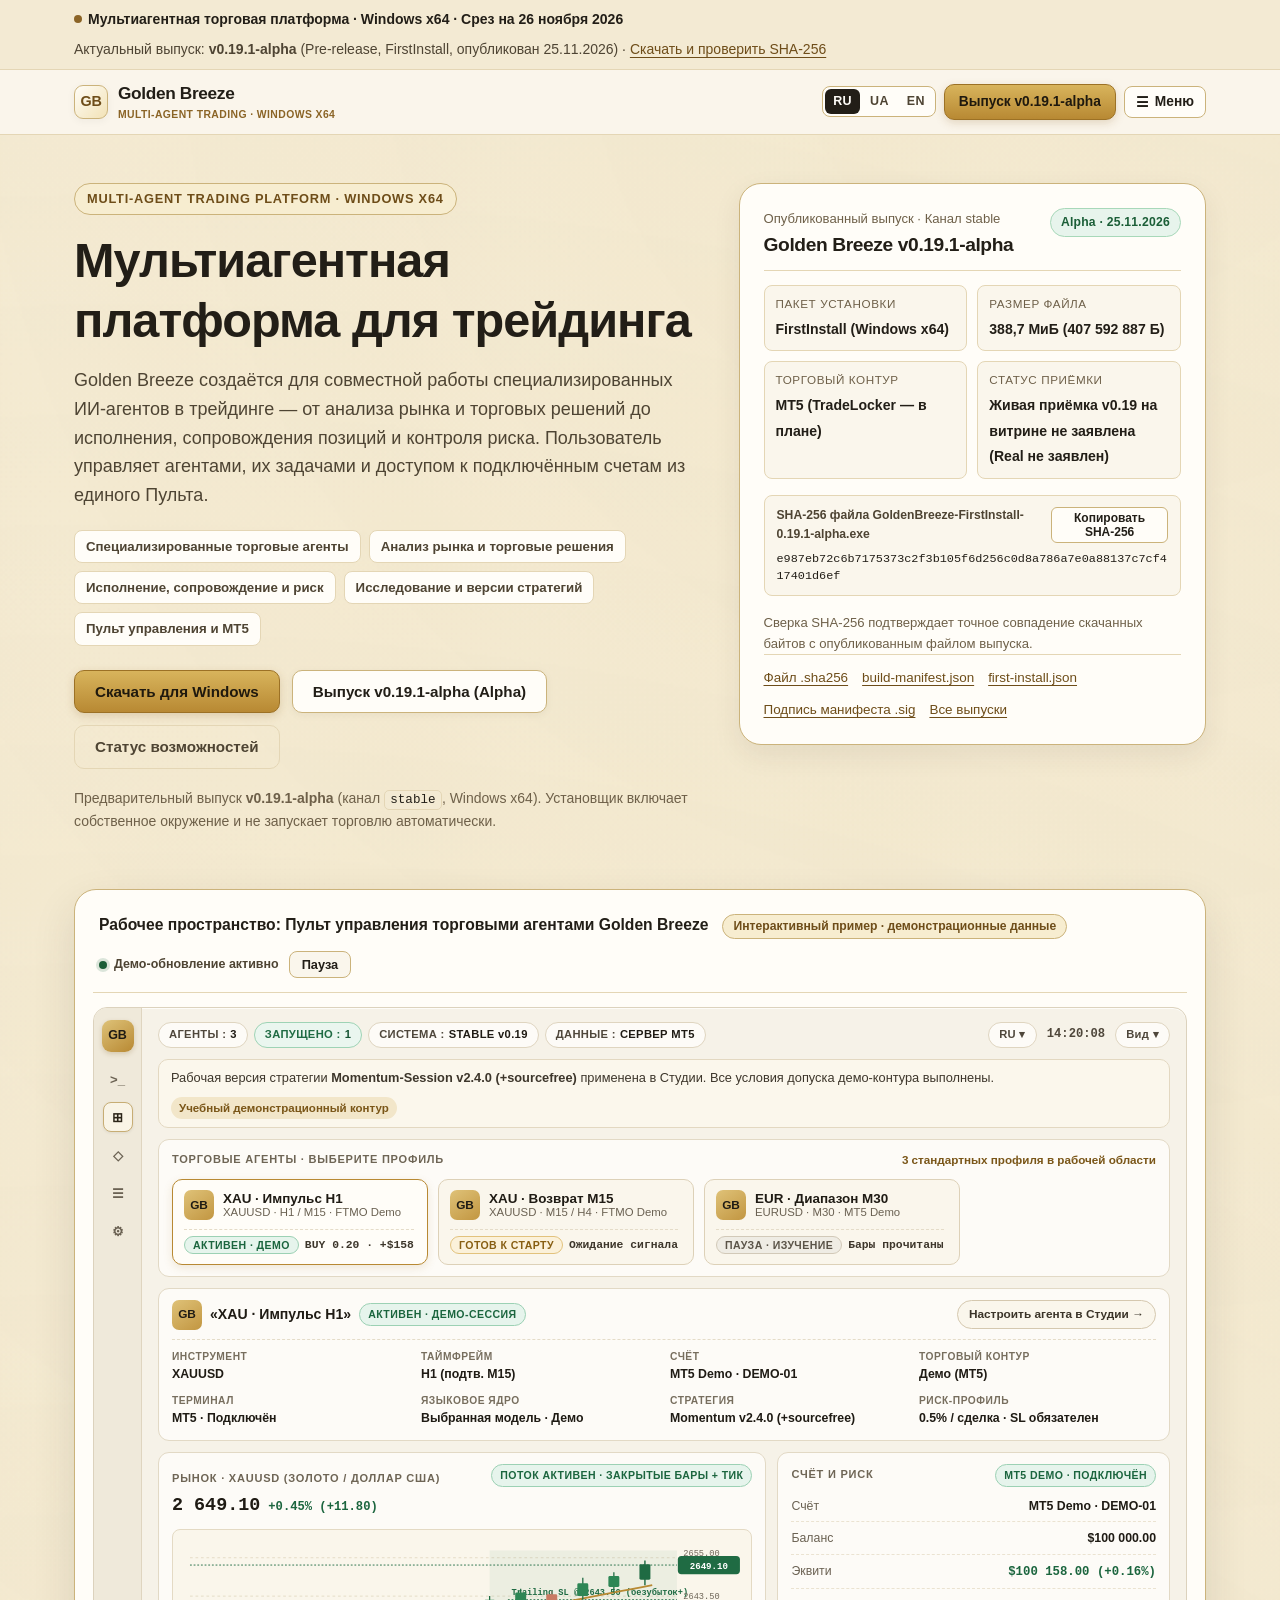
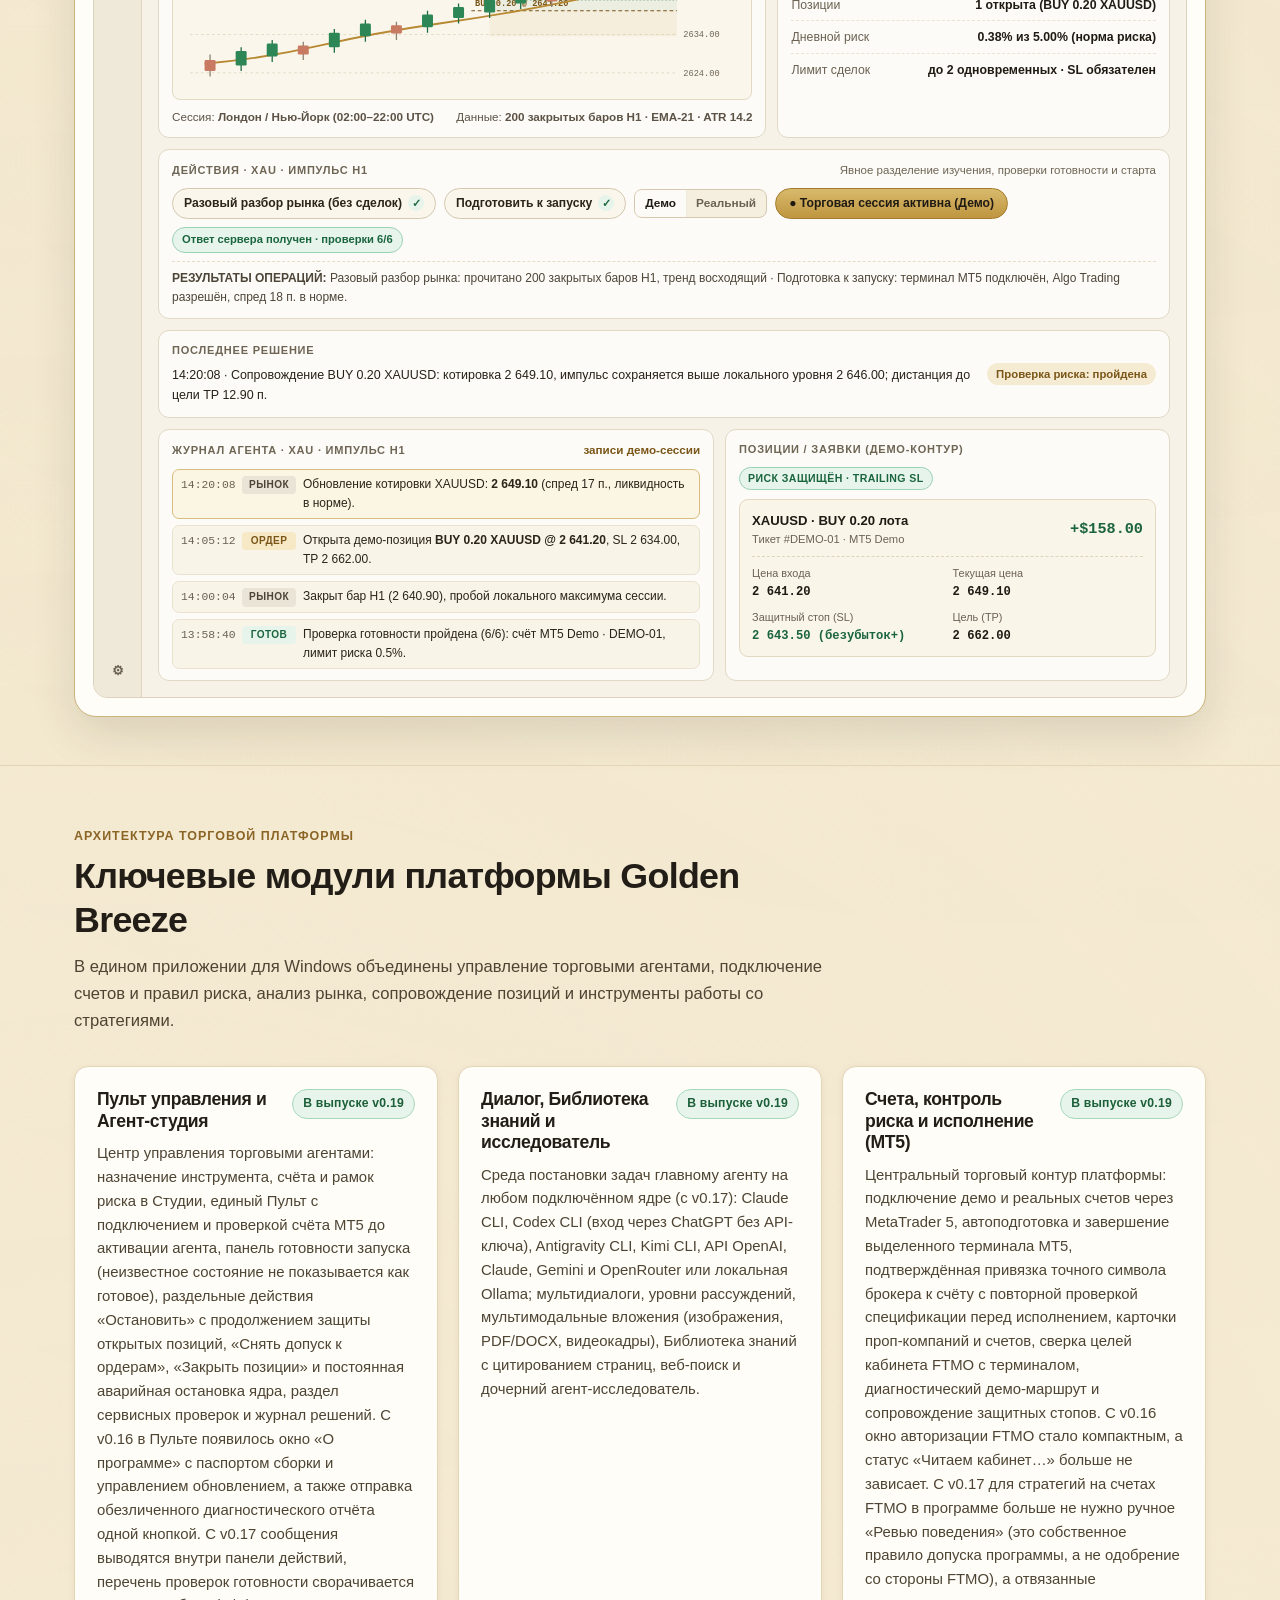
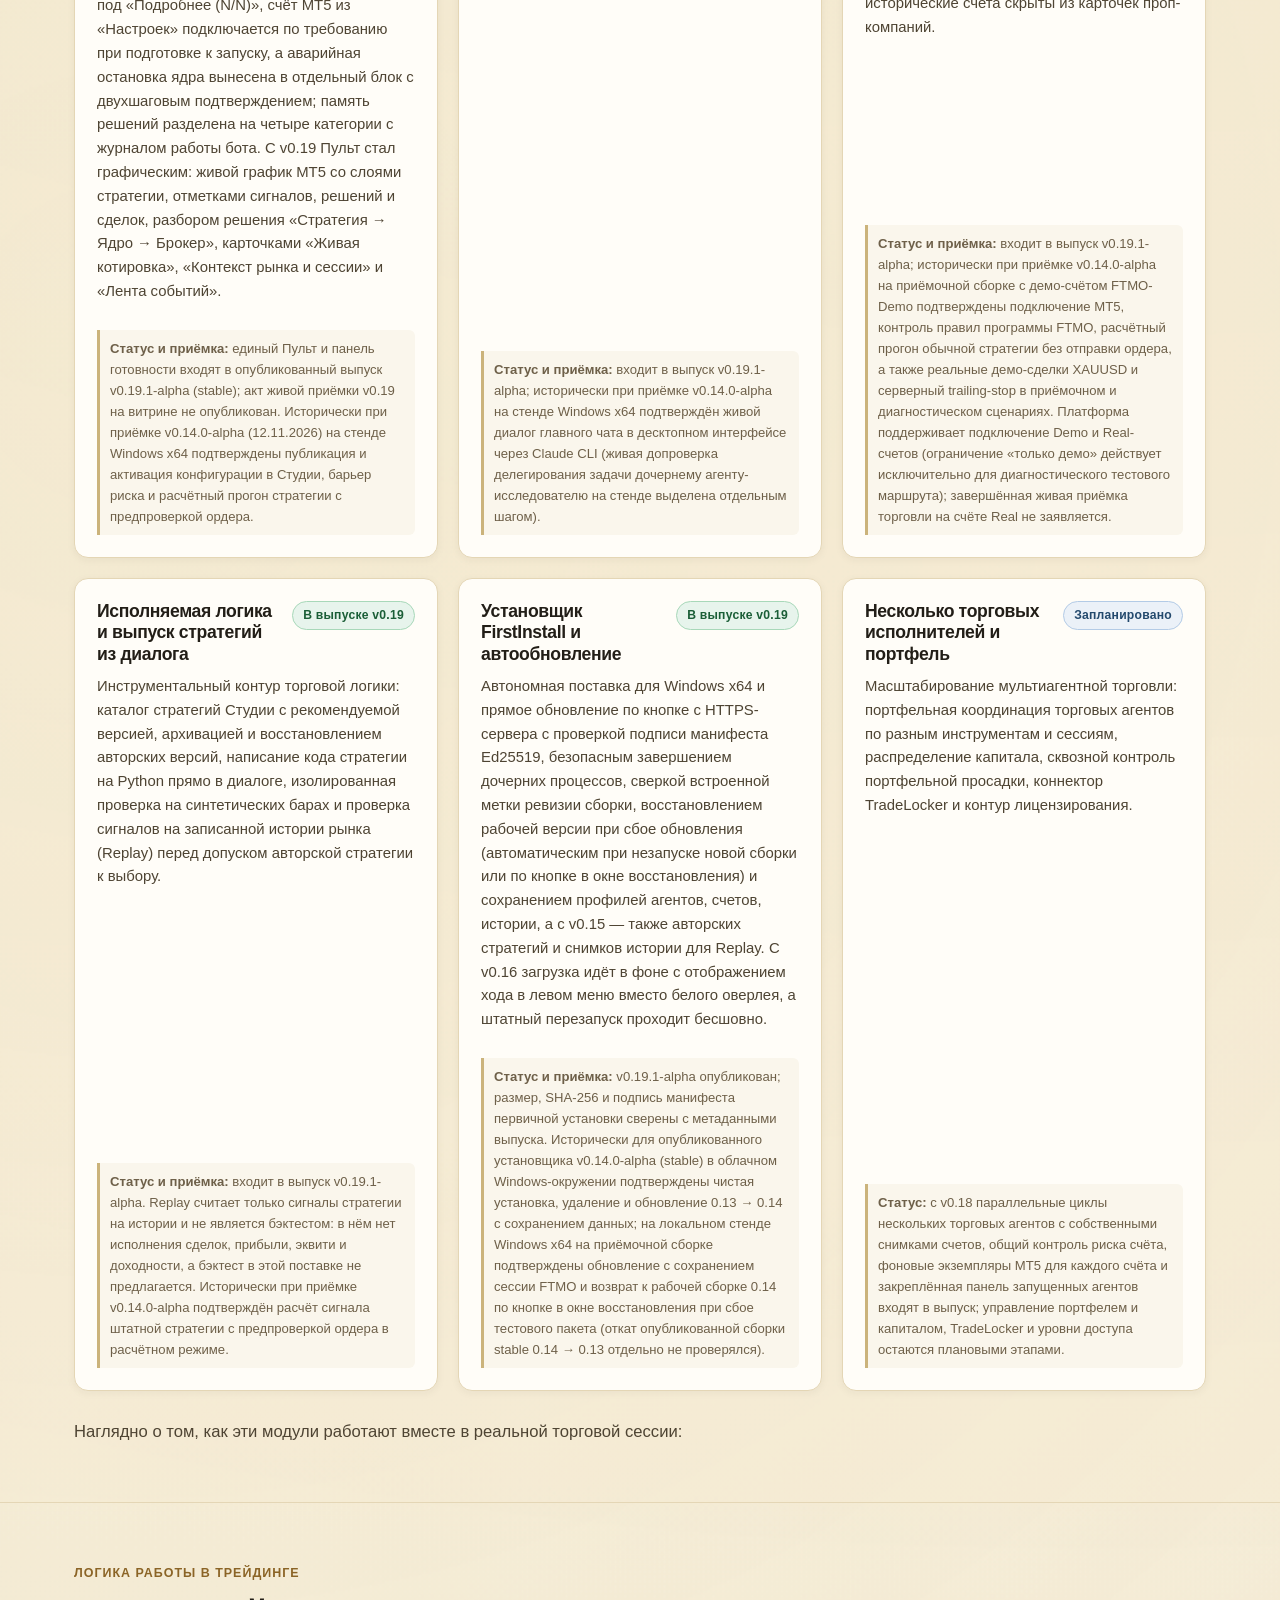
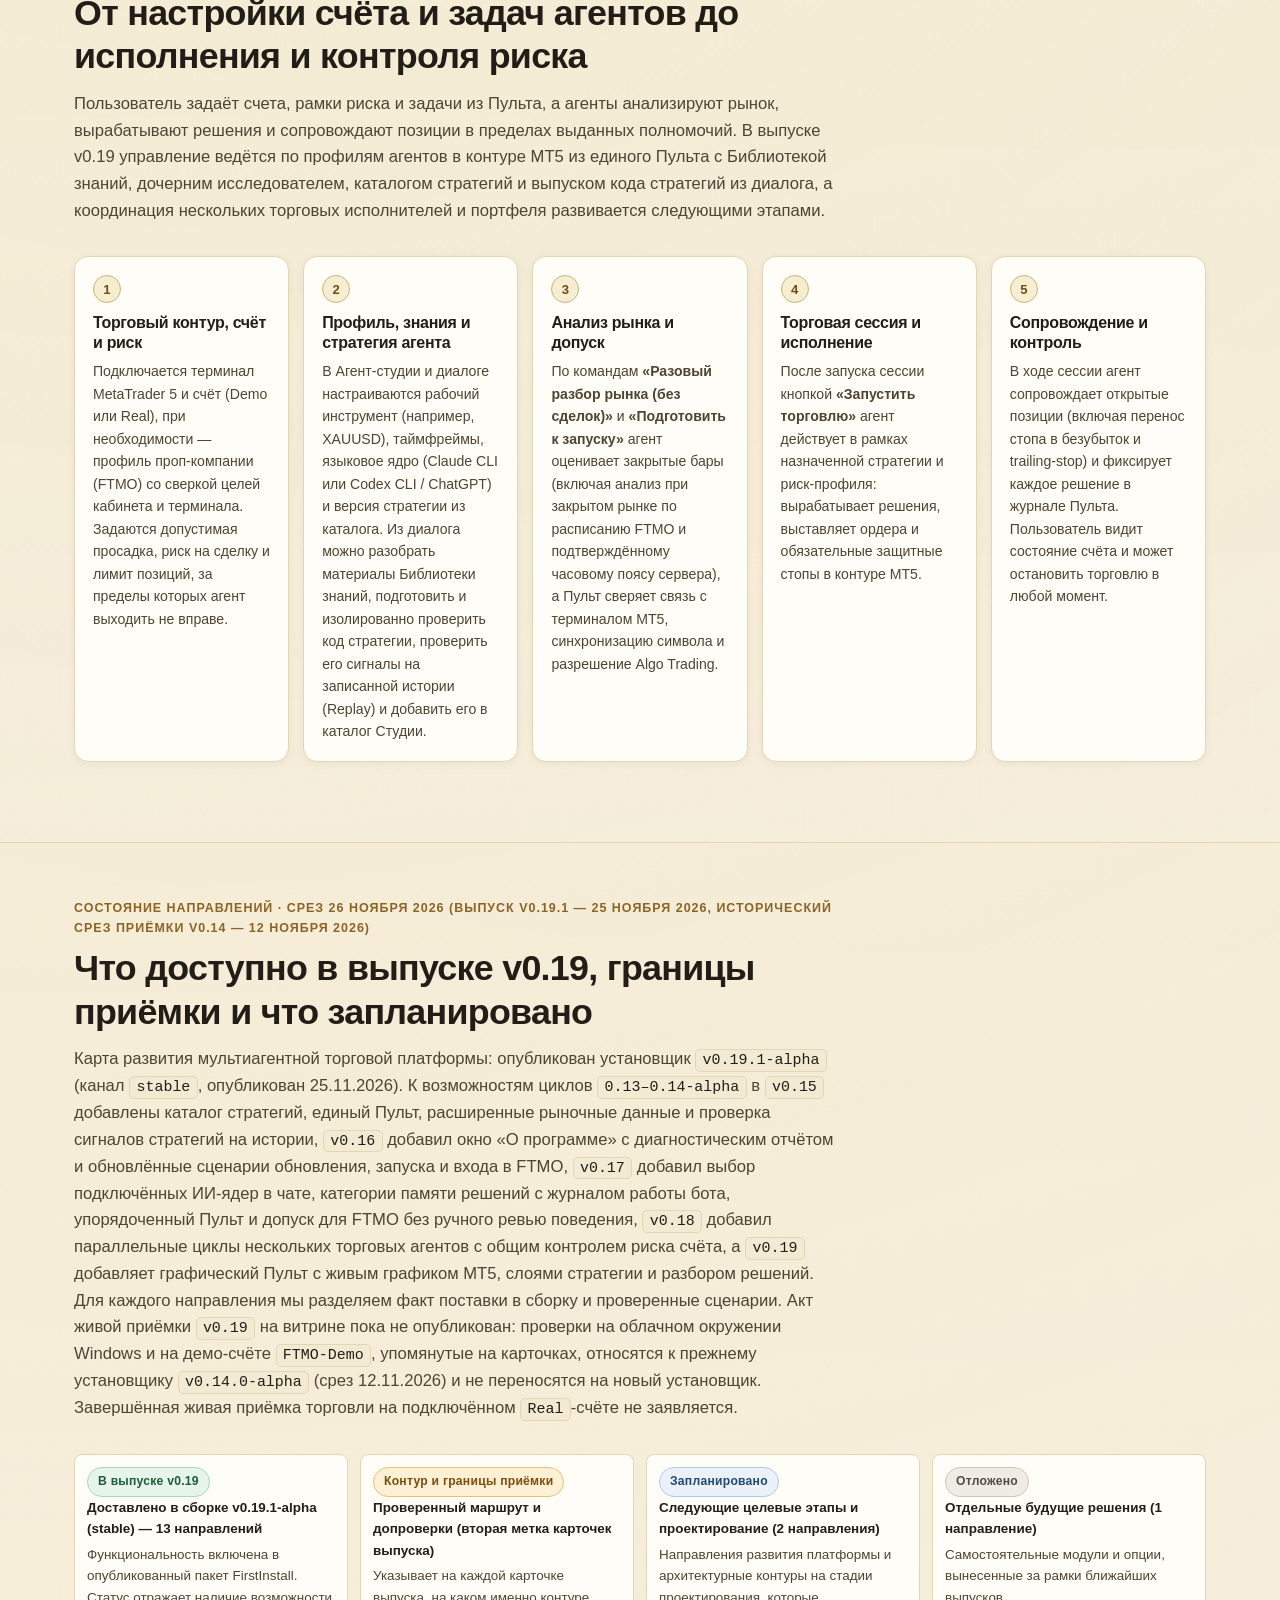
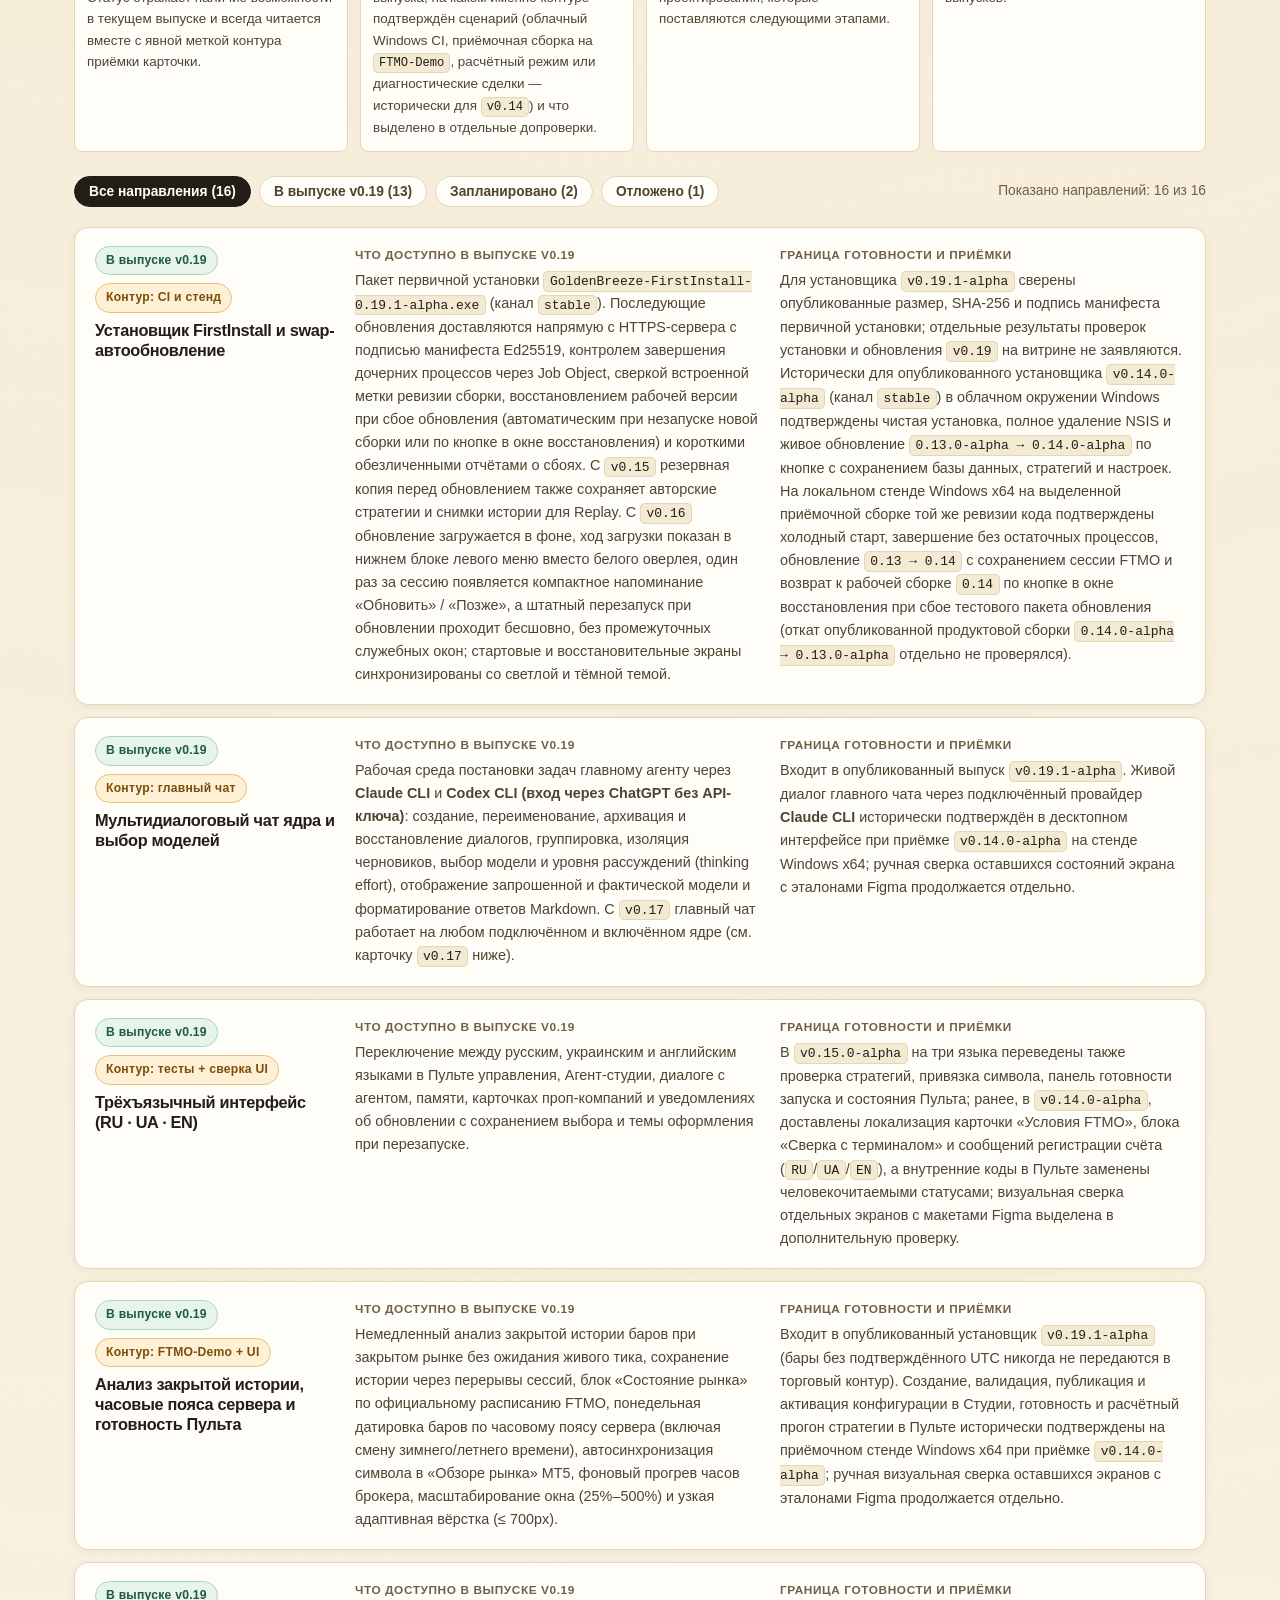
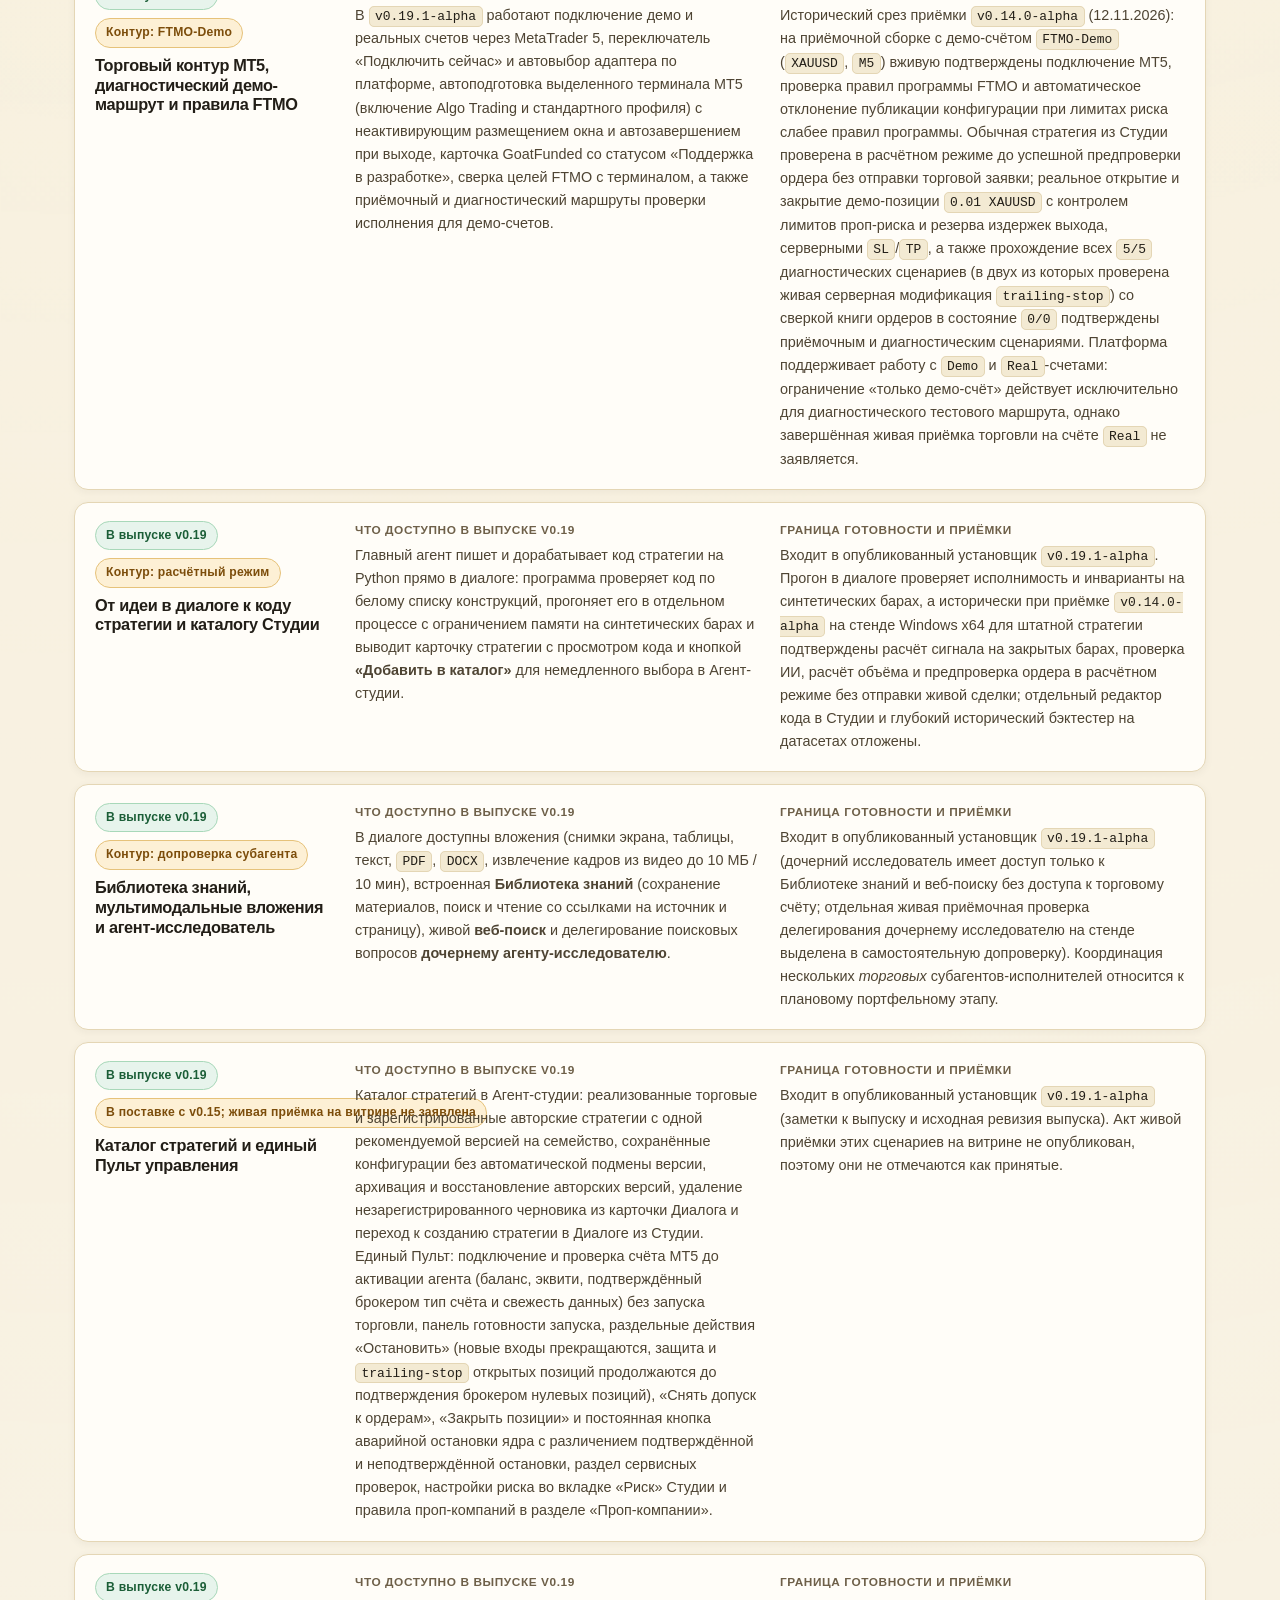
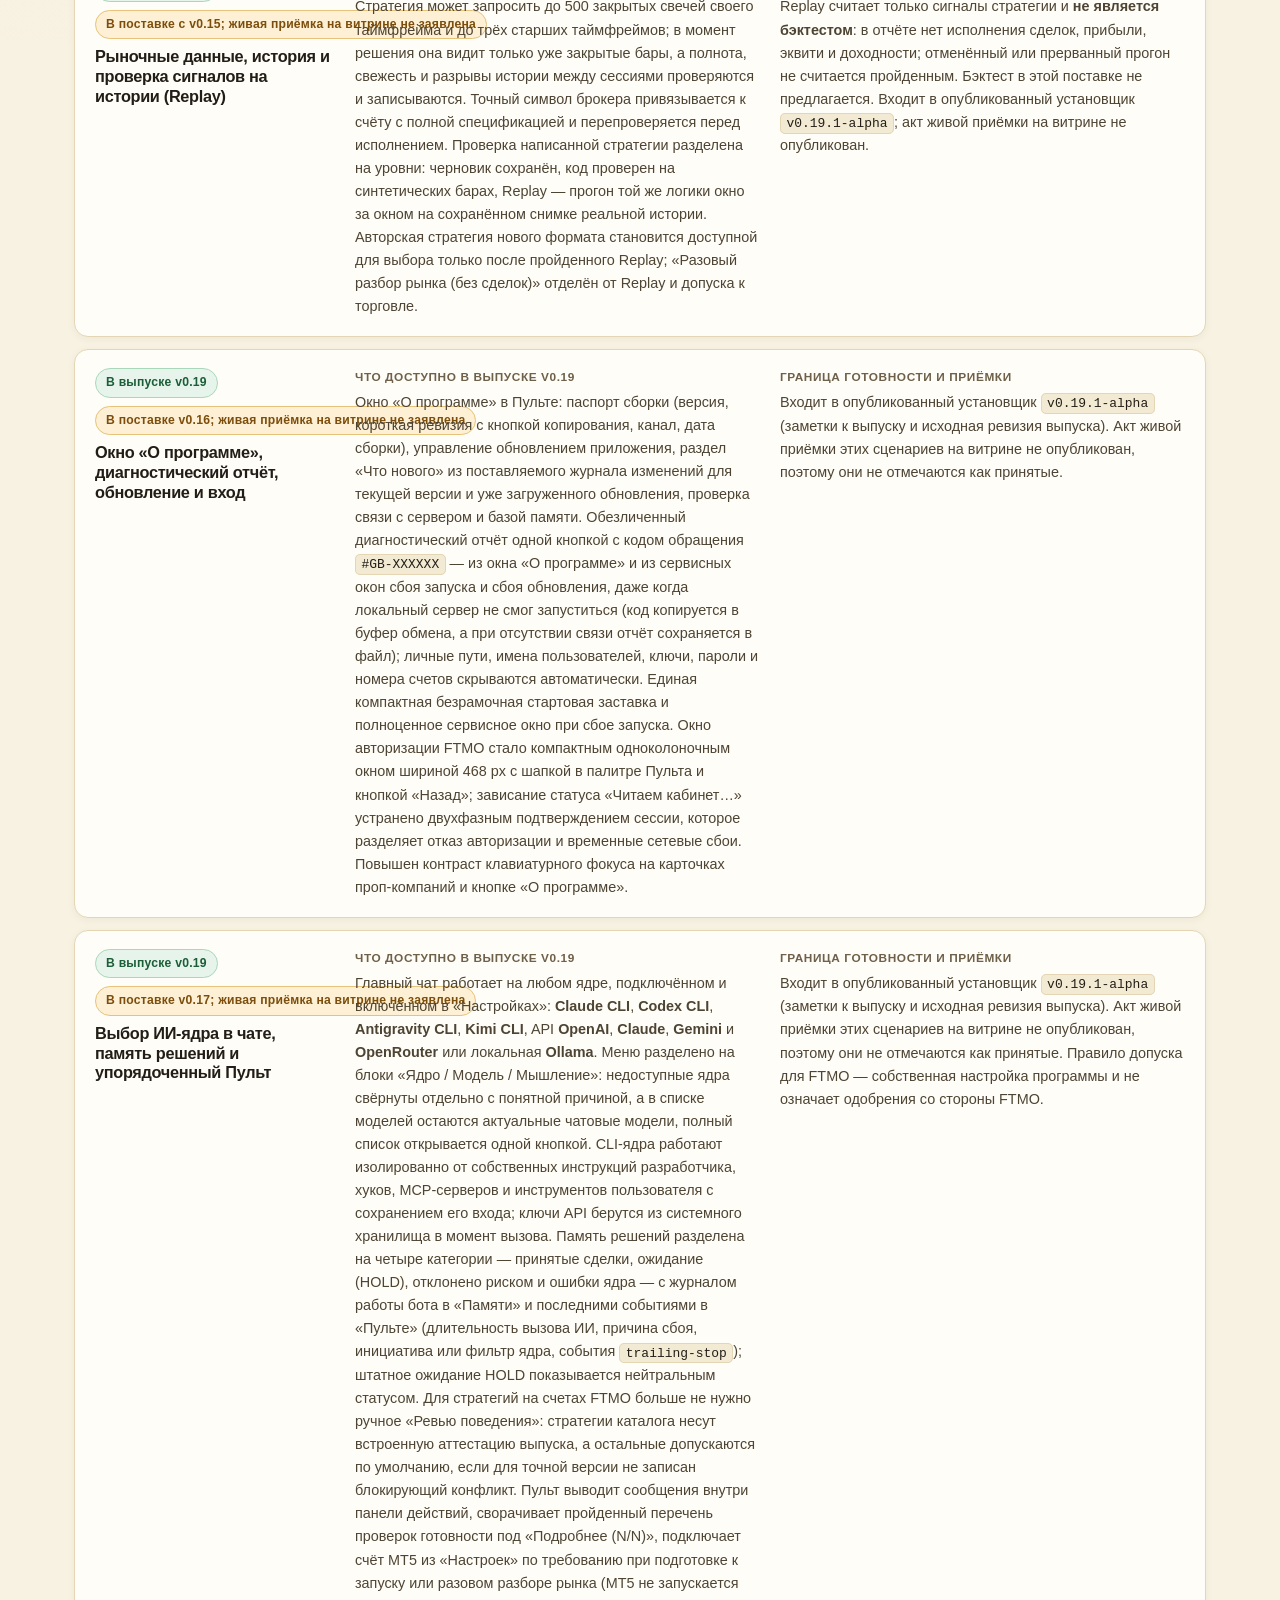
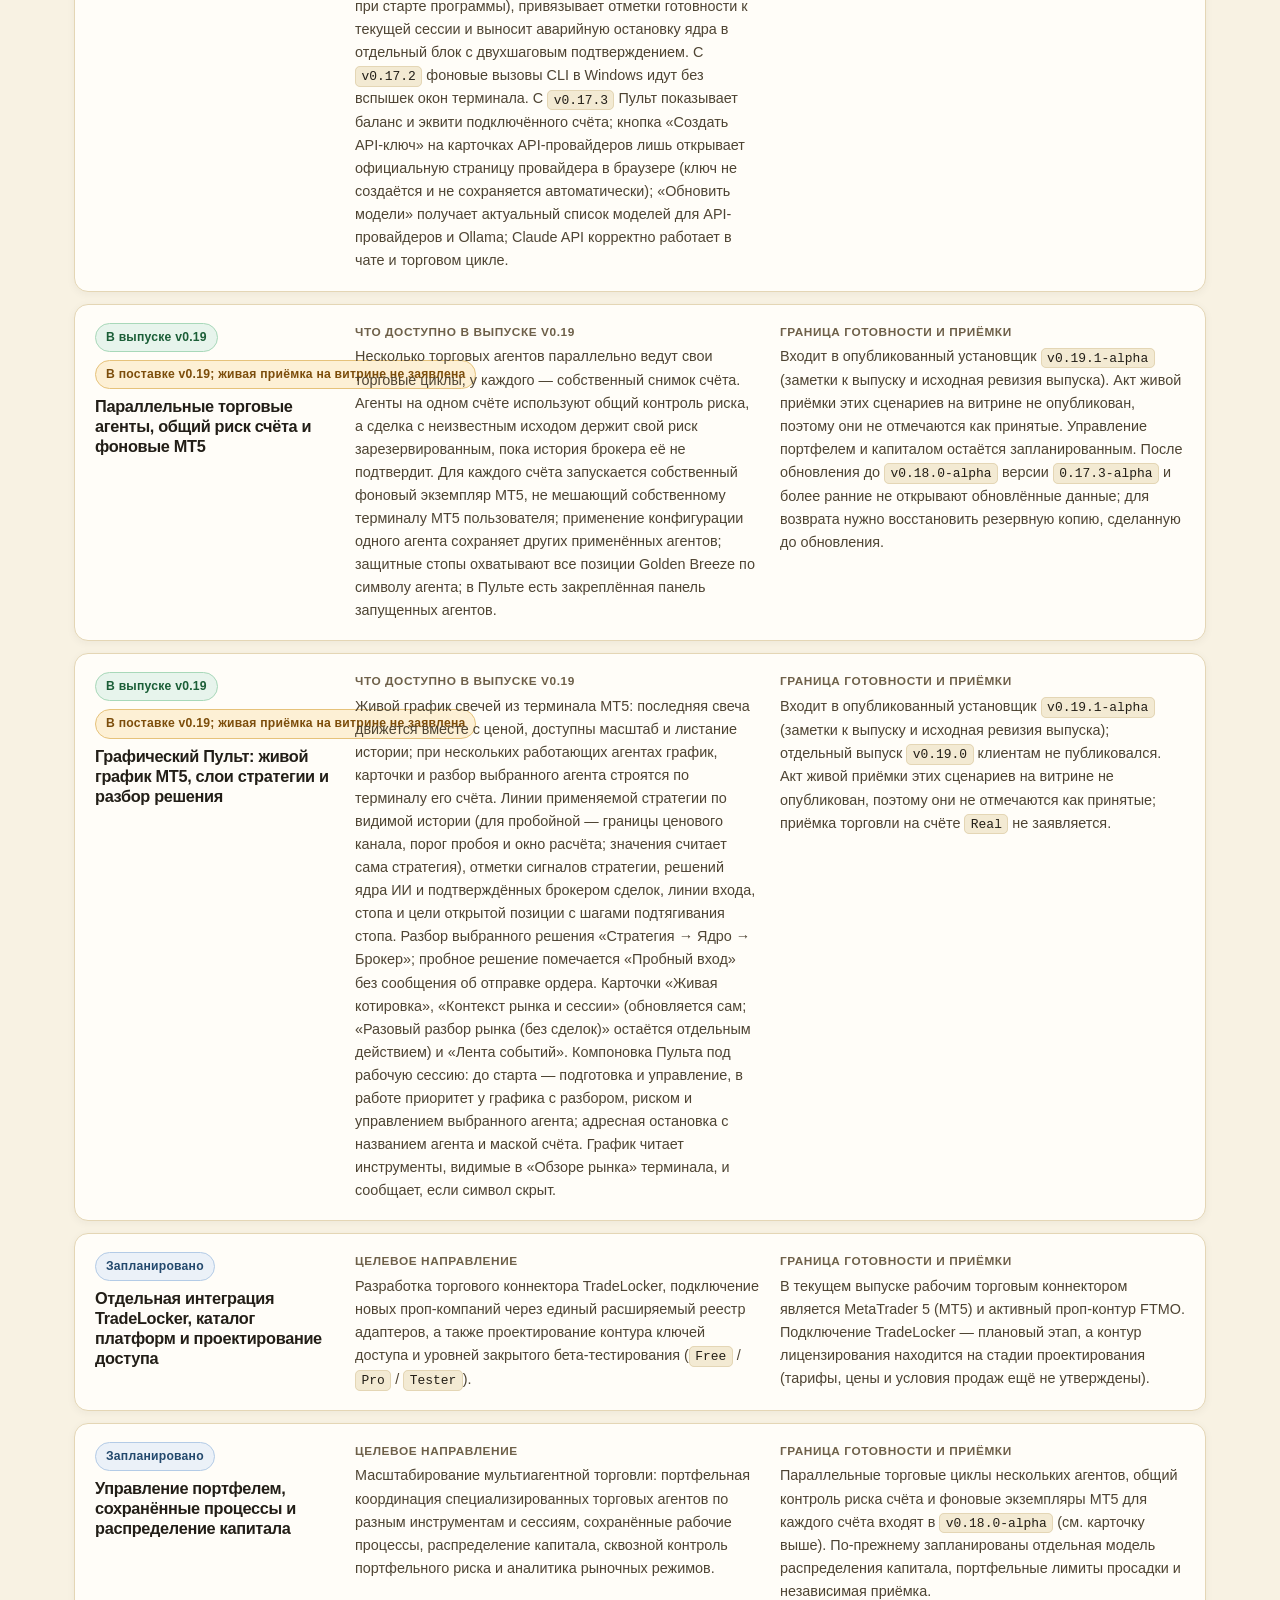
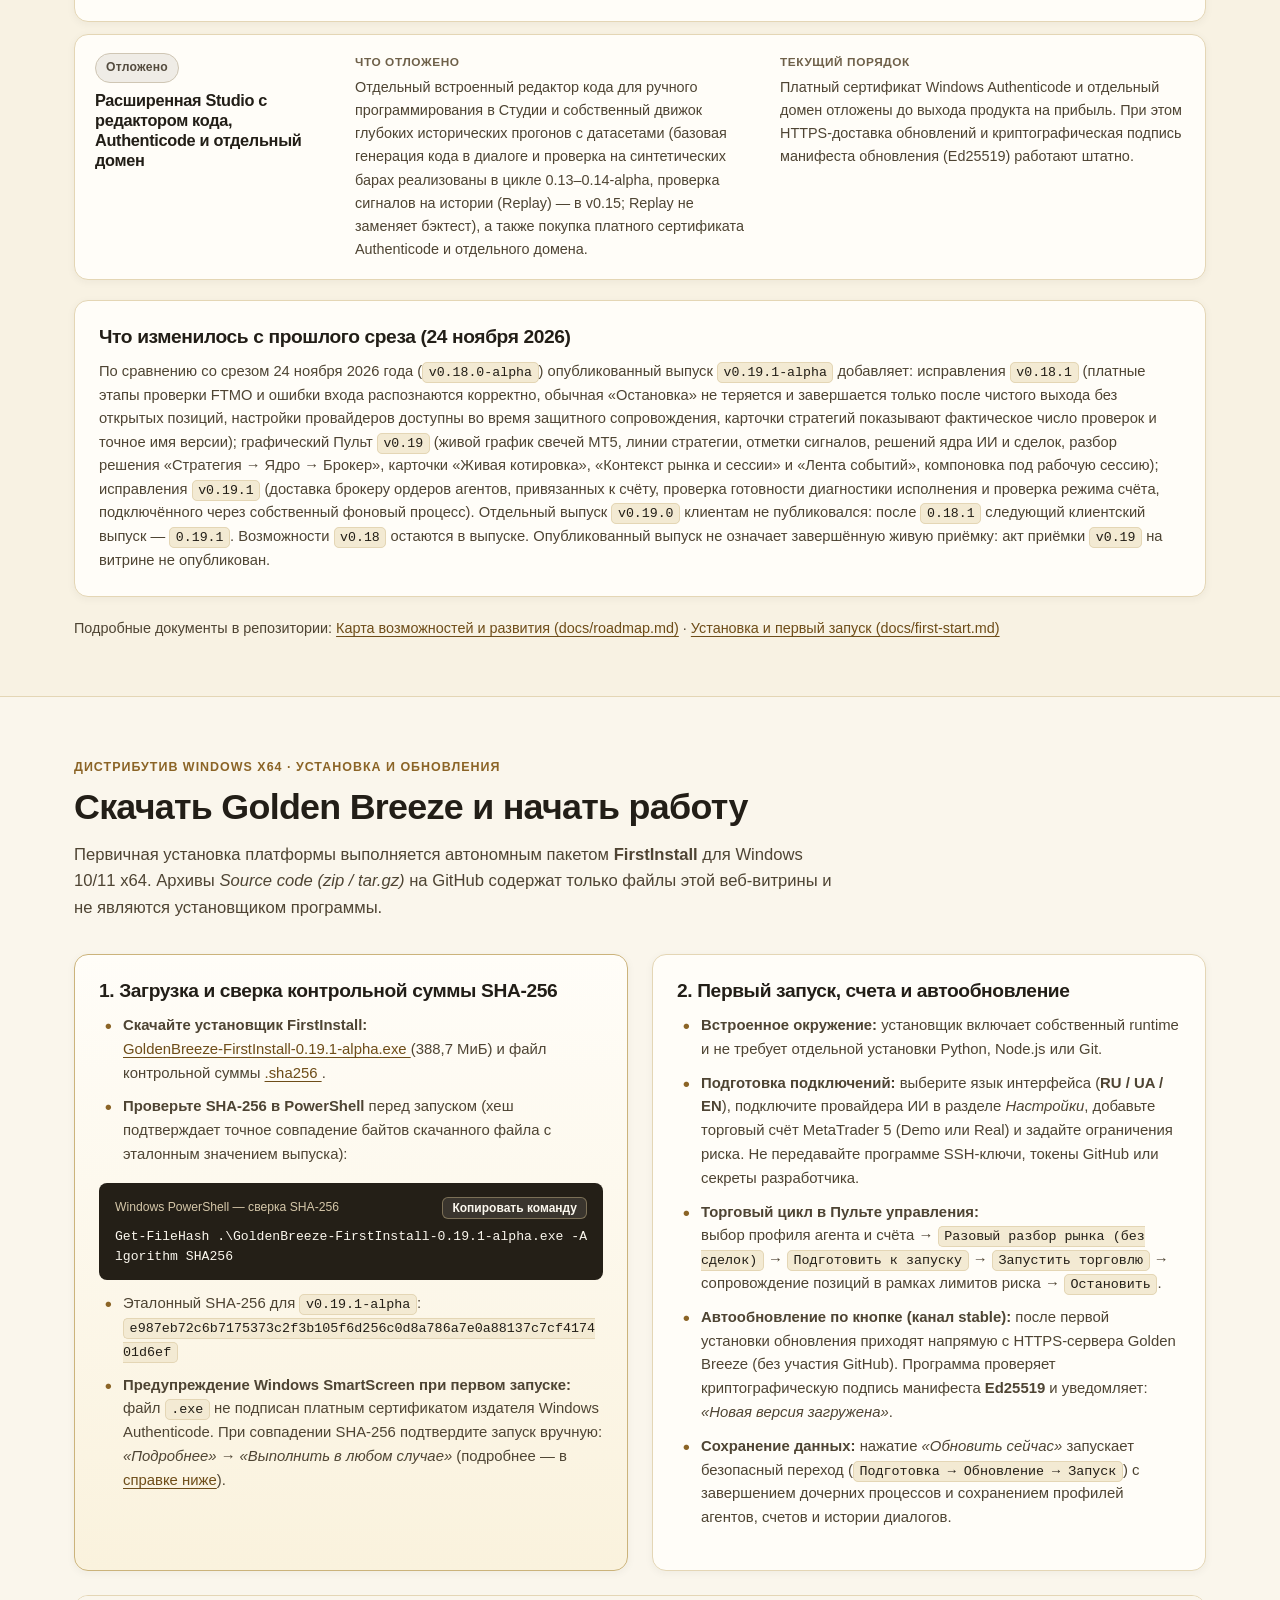
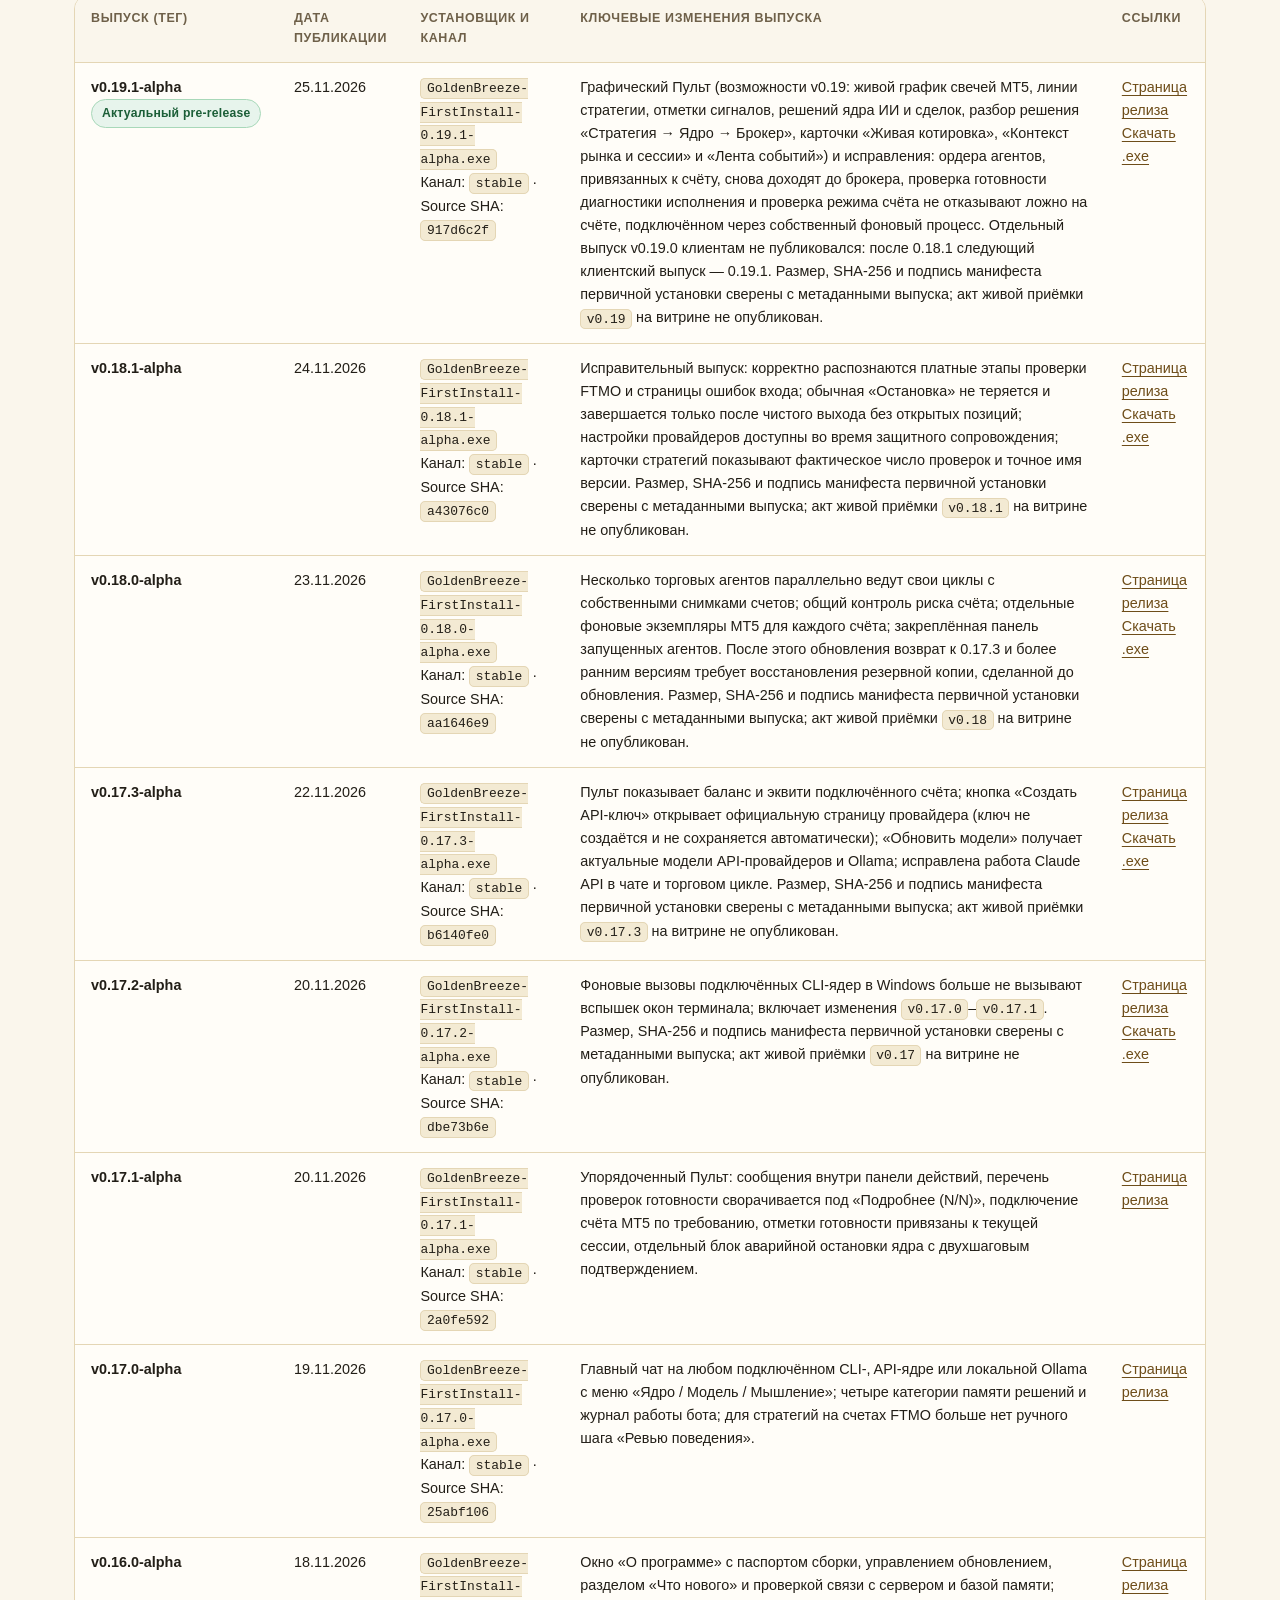
==== commit a6c35732: "docs: name the Pult commands as the v0.19.1 program does The demo Pult and the command descriptions " ====
--- a/docs/index.html
+++ b/docs/index.html
@@ -566,7 +566,7 @@
                     <span class="pult-action-check" aria-hidden="true">✓</span>
                   </div>
                   <div class="pult-action-pill pult-action-pill--done">
-                    <span>Проверить готовность</span>
+                    <span>Подготовить к запуску</span>
                     <span class="pult-action-check" aria-hidden="true">✓</span>
                   </div>
                   <div class="pult-mode-switch" aria-label="Режим счёта: выбран Демо">
@@ -580,7 +580,7 @@
                 </div>
 
                 <div class="pult-demo__ops-summary" id="pult-ops-summary">
-                  <strong>РЕЗУЛЬТАТЫ ОПЕРАЦИЙ:</strong> Изучение рынка: прочитано 200 закрытых баров H1, тренд восходящий · Проверить готовность: терминал MT5 подключён, Algo Trading разрешён, спред 18 п. в норме.
+                  <strong>РЕЗУЛЬТАТЫ ОПЕРАЦИЙ:</strong> Разовый разбор рынка: прочитано 200 закрытых баров H1, тренд восходящий · Подготовка к запуску: терминал MT5 подключён, Algo Trading разрешён, спред 18 п. в норме.
                 </div>
               </div>
 
@@ -617,7 +617,7 @@
                     <li class="pult-log-item">
                       <span class="pult-log-item__time">14:00:04</span>
                       <span class="pult-log-item__badge pult-log-item__badge--mkt">РЫНОК</span>
-                      <span class="pult-log-item__msg">Изучение рынка: закрыт бар H1 (2 640.90), пробой локального максимума сессии.</span>
+                      <span class="pult-log-item__msg">Закрыт бар H1 (2 640.90), пробой локального максимума сессии.</span>
                     </li>
                     <li class="pult-log-item">
                       <span class="pult-log-item__time">13:58:40</span>
@@ -821,7 +821,7 @@
             <span class="step-card__num">3</span>
             <h3 class="step-card__title">Анализ рынка и допуск</h3>
             <p class="step-card__text">
-              По командам <strong>«Разовый разбор рынка (без сделок)»</strong> и <strong>«Проверить готовность»</strong> агент оценивает закрытые бары (включая анализ при закрытом рынке по расписанию FTMO и подтверждённому часовому поясу сервера), а Пульт сверяет связь с терминалом MT5, синхронизацию символа и разрешение Algo Trading.
+              По командам <strong>«Разовый разбор рынка (без сделок)»</strong> и <strong>«Подготовить к запуску»</strong> агент оценивает закрытые бары (включая анализ при закрытом рынке по расписанию FTMO и подтверждённому часовому поясу сервера), а Пульт сверяет связь с терминалом MT5, синхронизацию символа и разрешение Algo Trading.
             </p>
           </div>
 
@@ -1308,7 +1308,7 @@
               </li>
               <li>
                 <strong>Торговый цикл в Пульте управления:</strong><br>
-                выбор профиля агента и счёта → <code>Разовый разбор рынка (без сделок)</code> → <code>Проверить готовность</code> → <code>Запустить торговлю</code> → сопровождение позиций в рамках лимитов риска → <code>Остановить</code>.
+                выбор профиля агента и счёта → <code>Разовый разбор рынка (без сделок)</code> → <code>Подготовить к запуску</code> → <code>Запустить торговлю</code> → сопровождение позиций в рамках лимитов риска → <code>Остановить</code>.
               </li>
               <li>
                 <strong>Автообновление по кнопке (канал stable):</strong> после первой установки обновления приходят напрямую с HTTPS-сервера Golden Breeze (без участия GitHub). Программа проверяет криптографическую подпись манифеста <strong>Ed25519</strong> и уведомляет: <em>«Новая версия загружена»</em>.
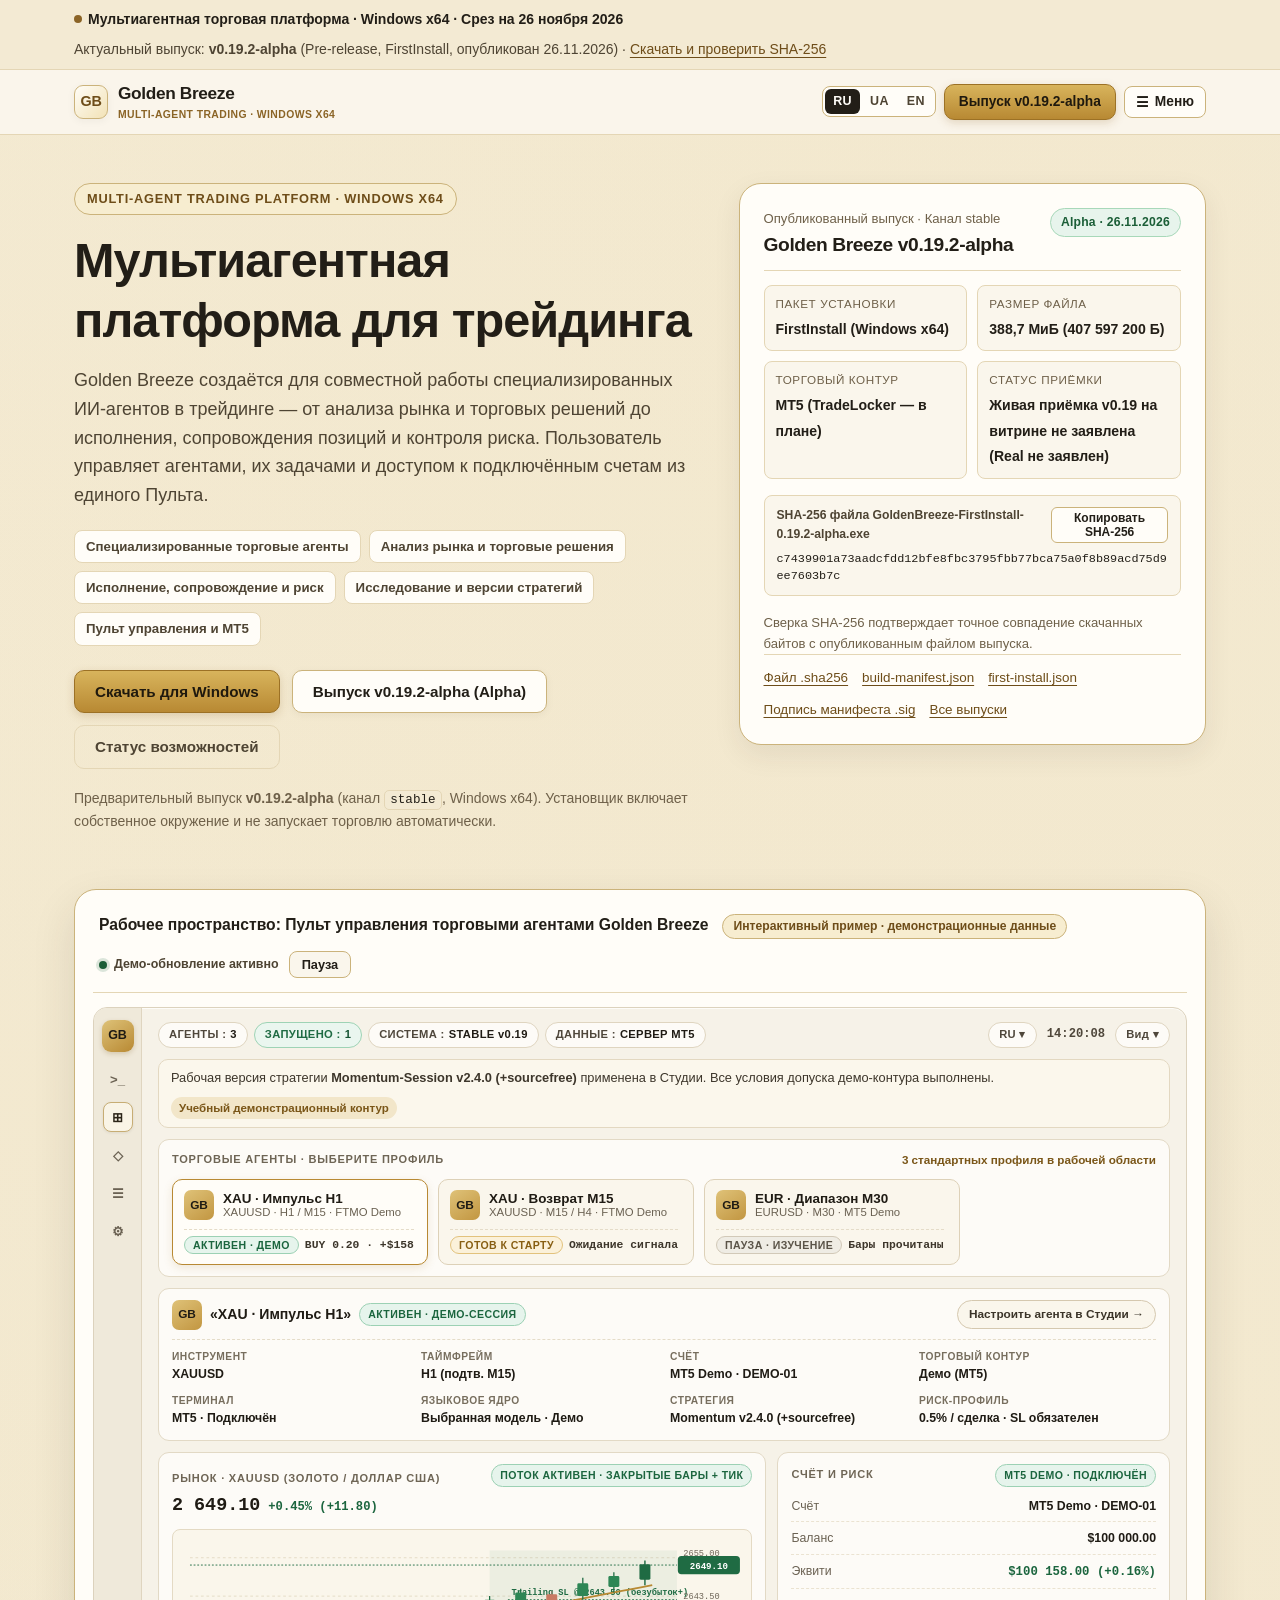
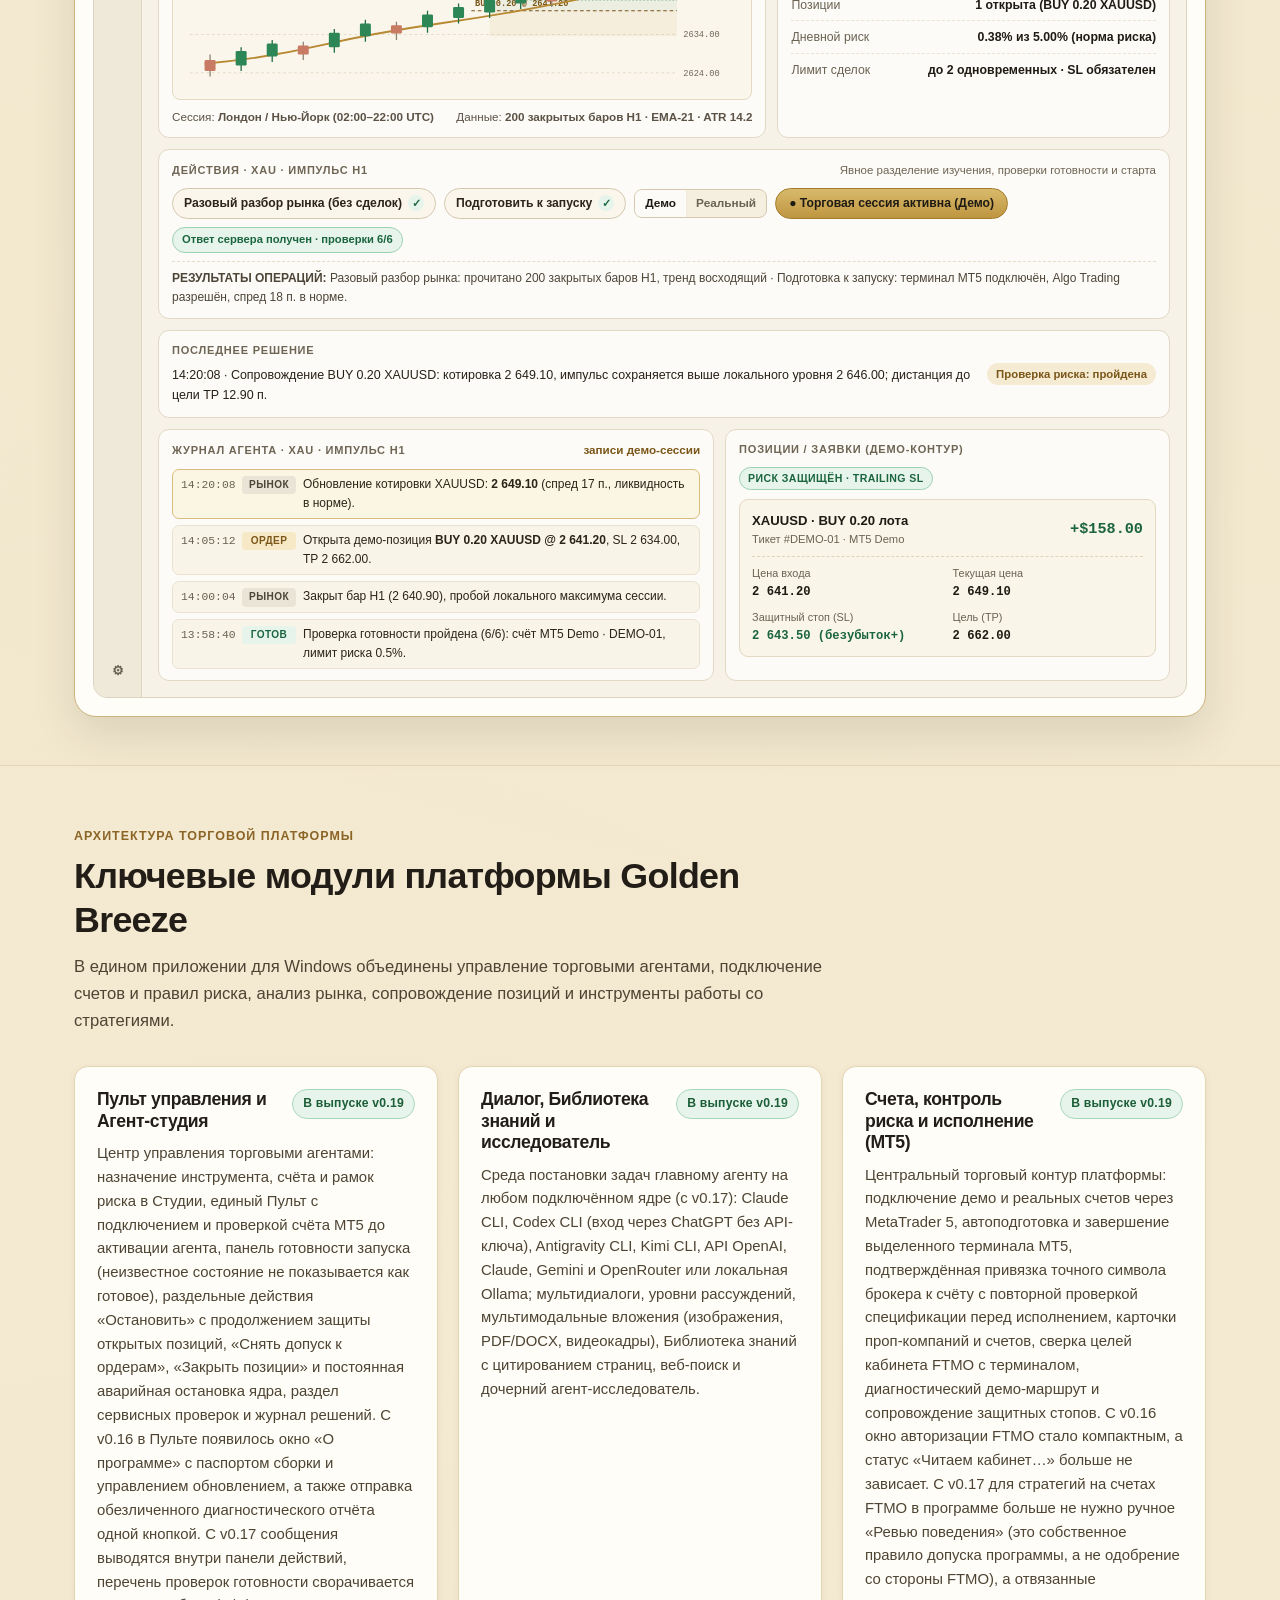
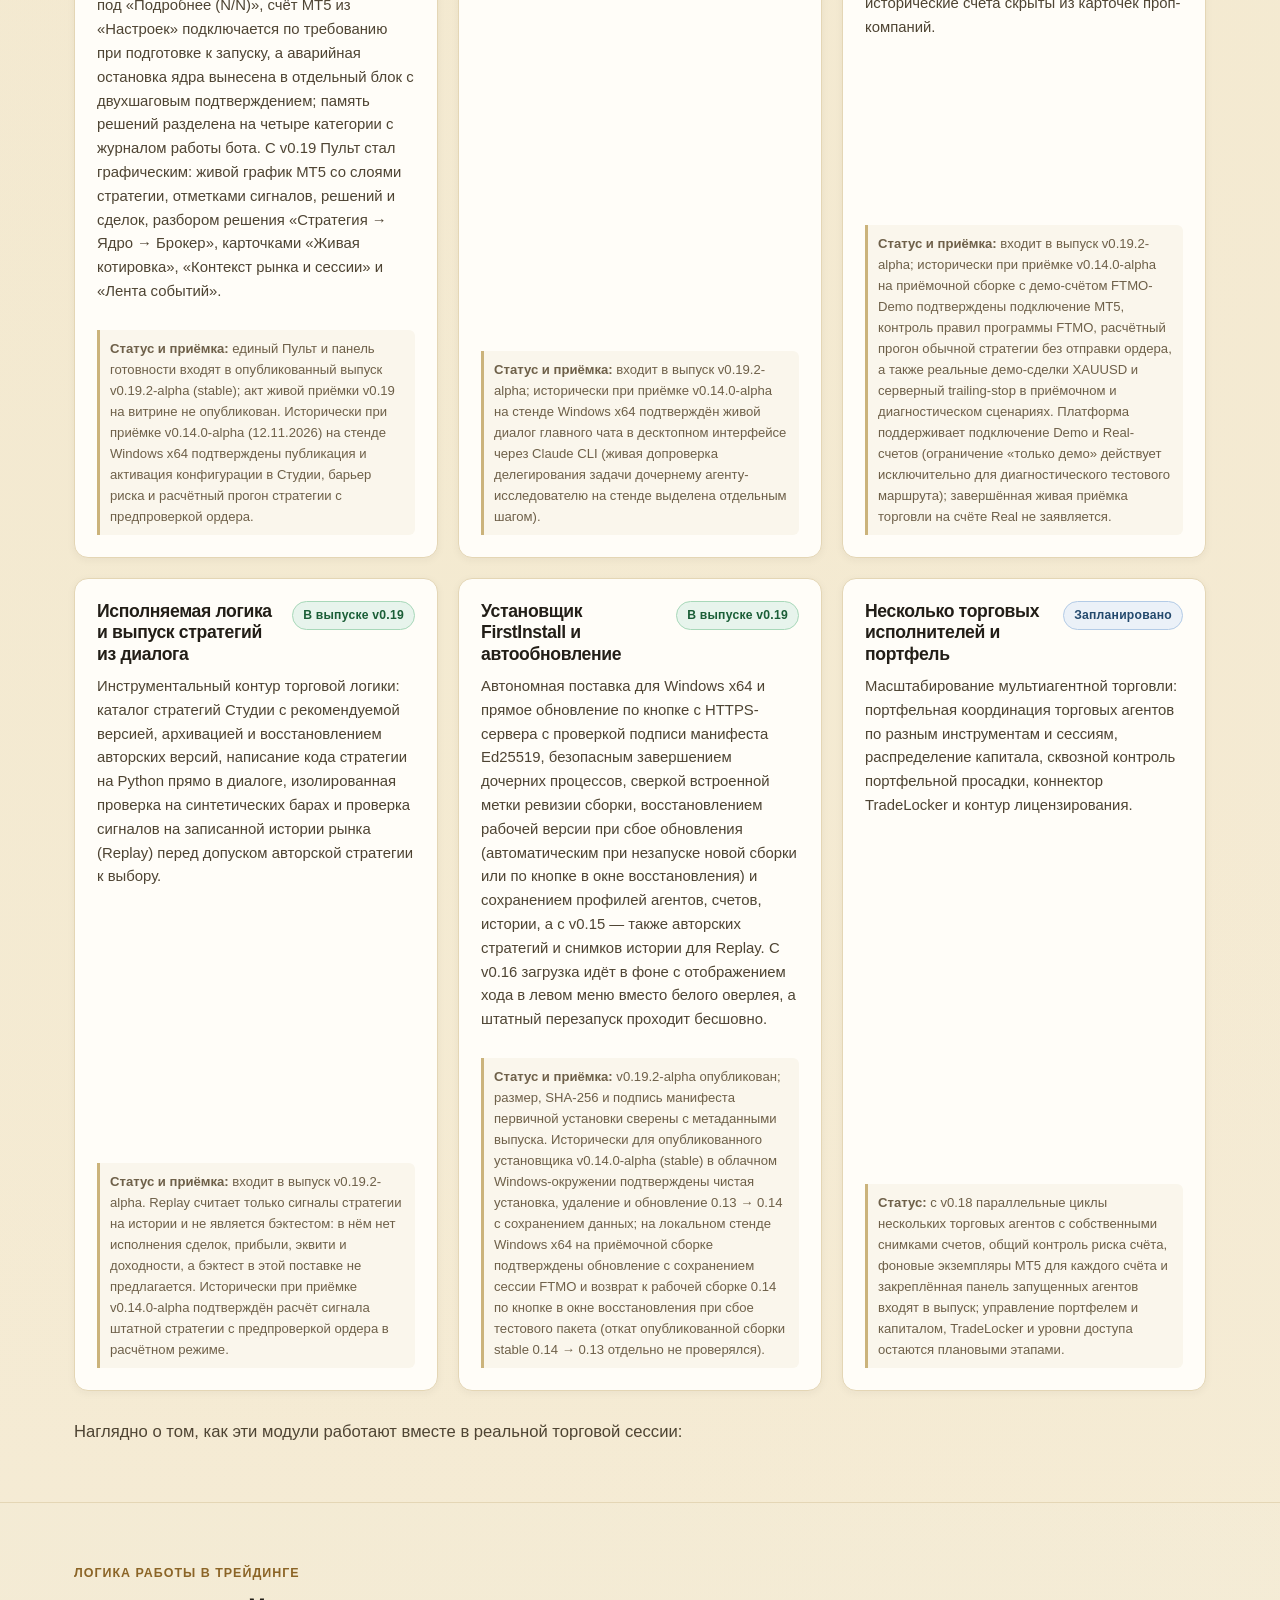
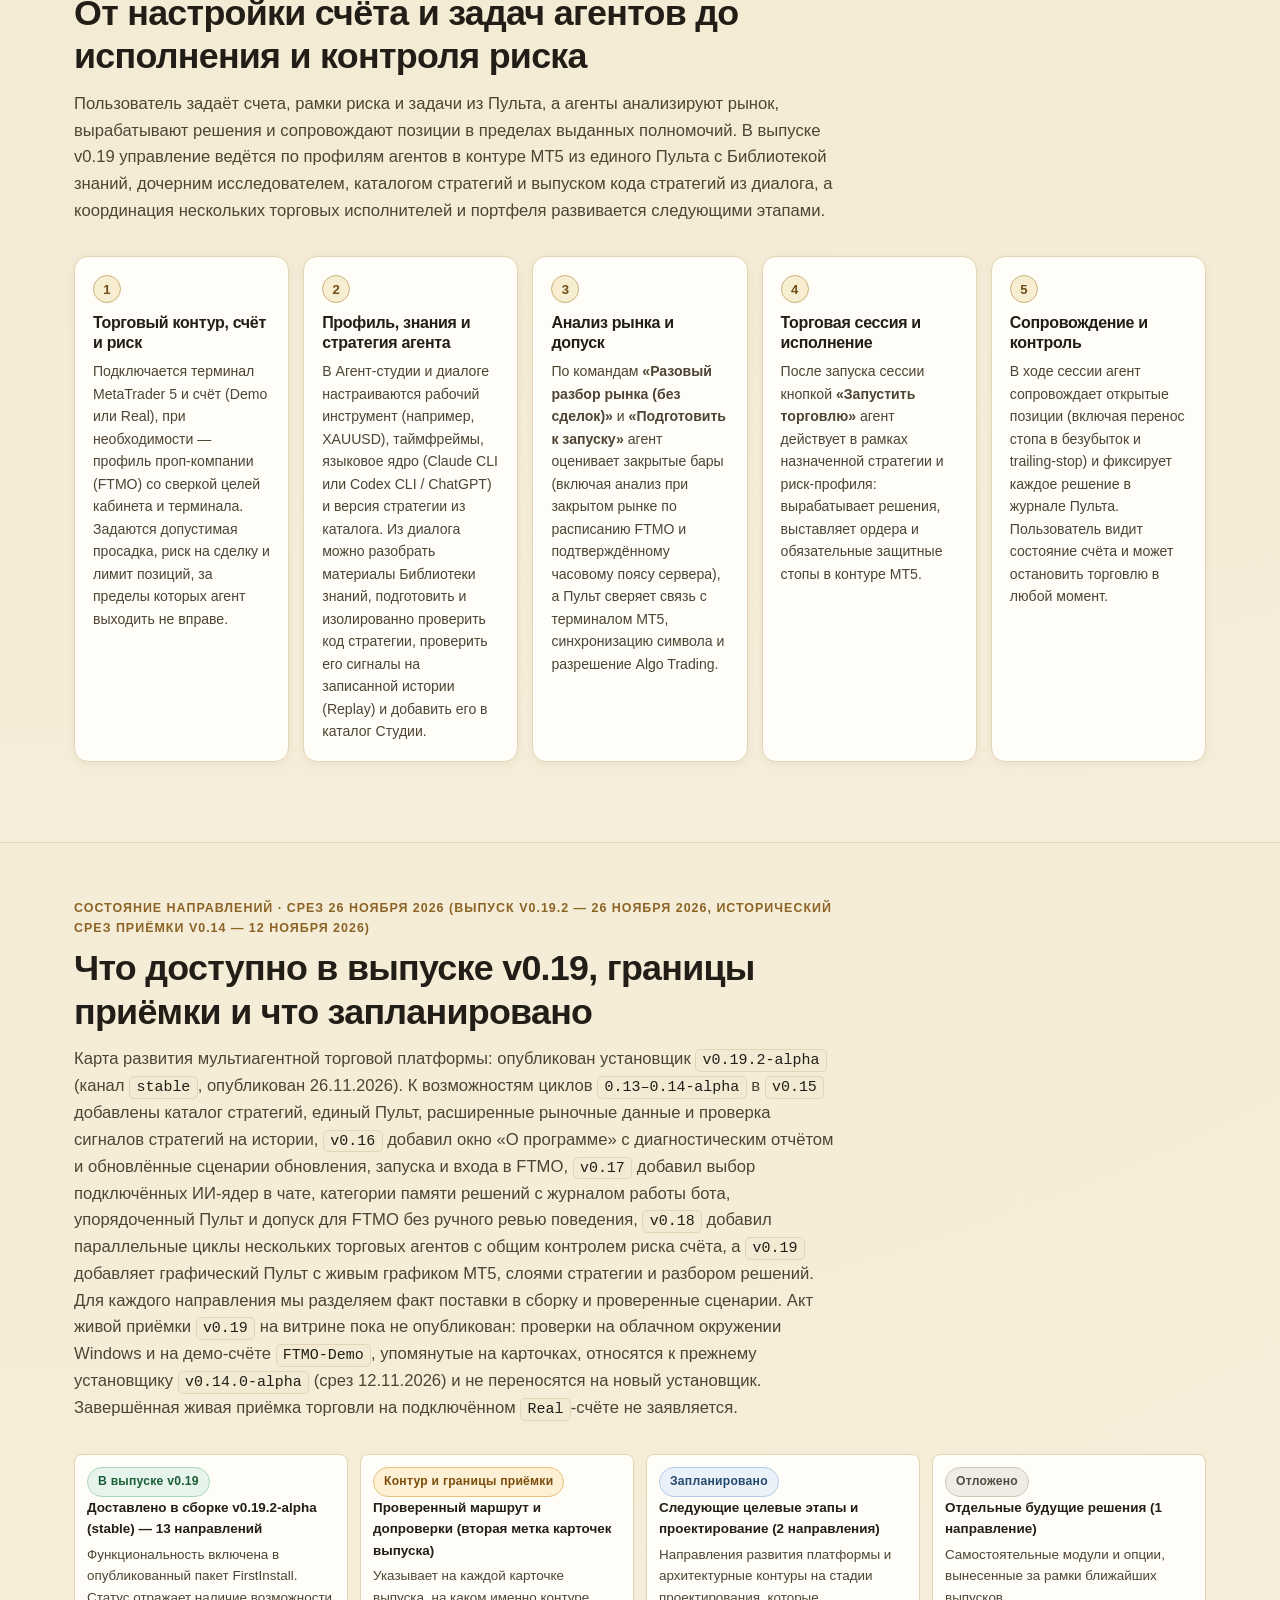
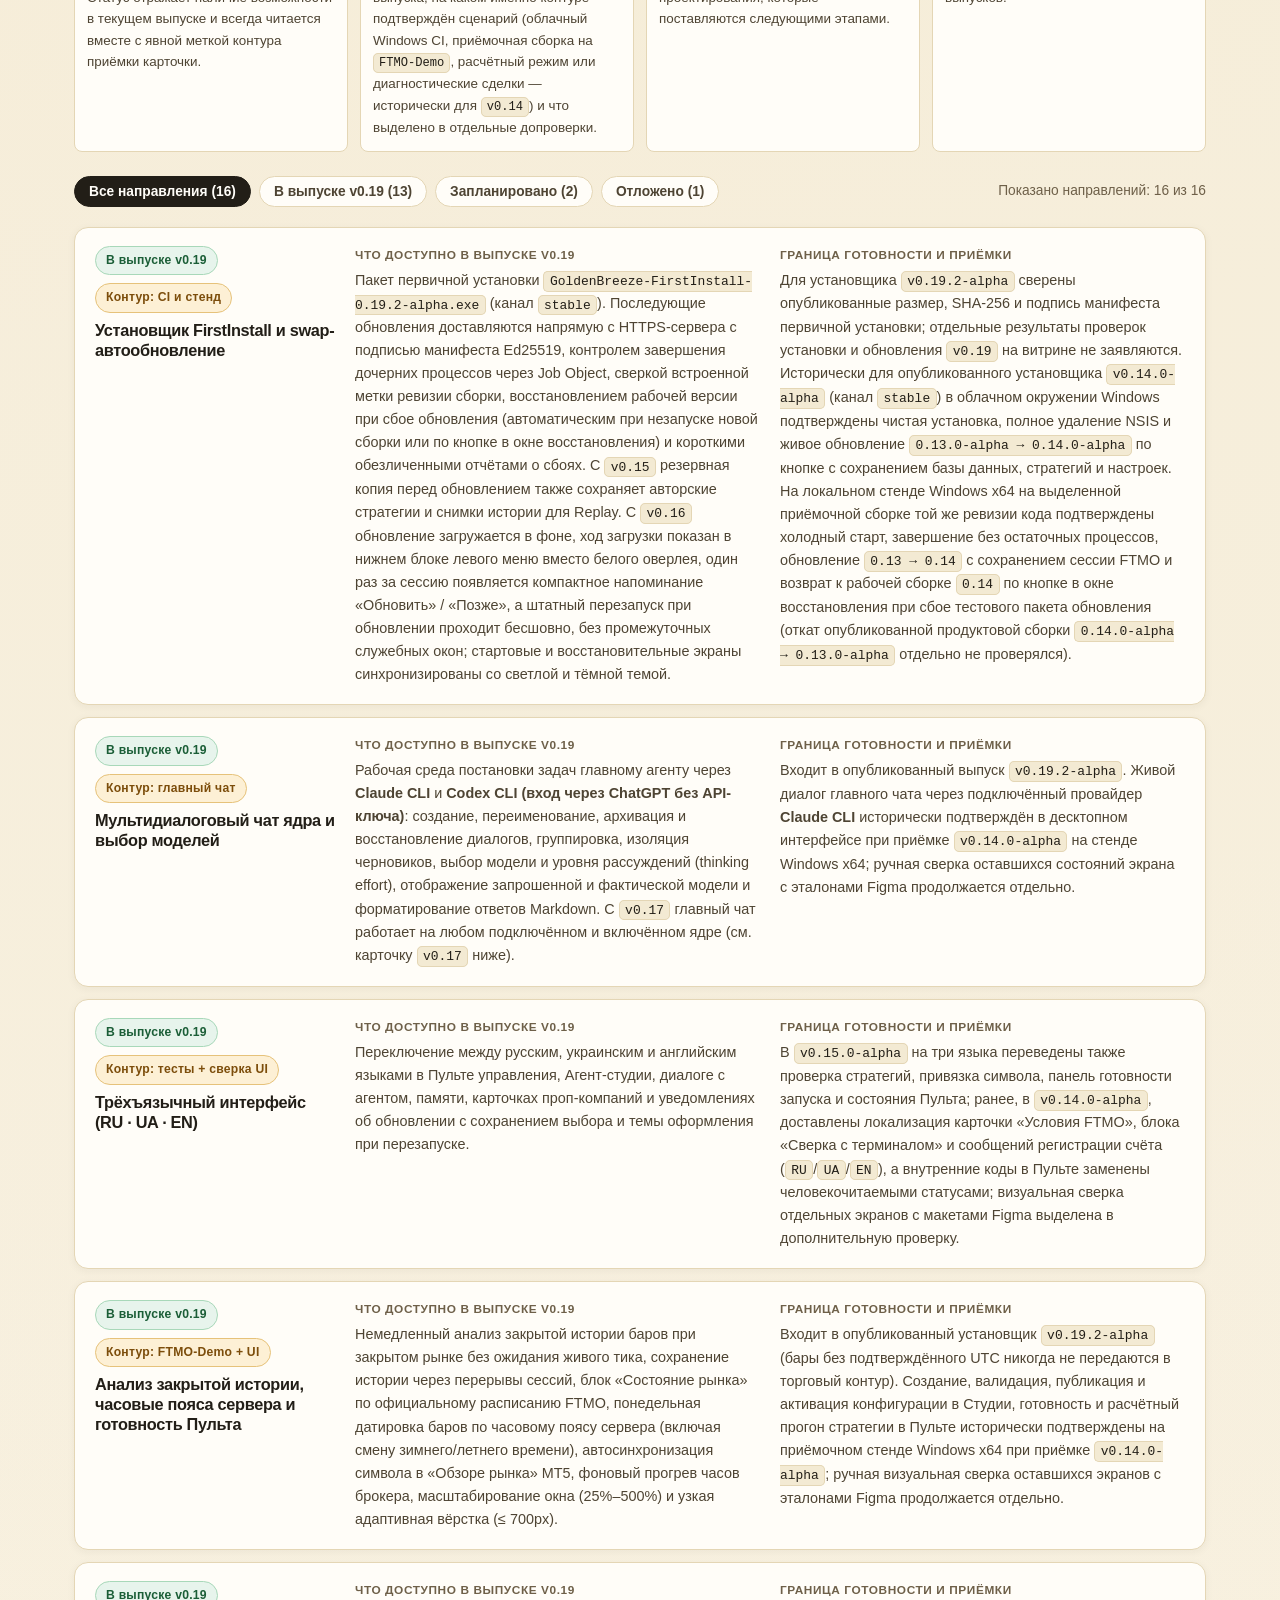
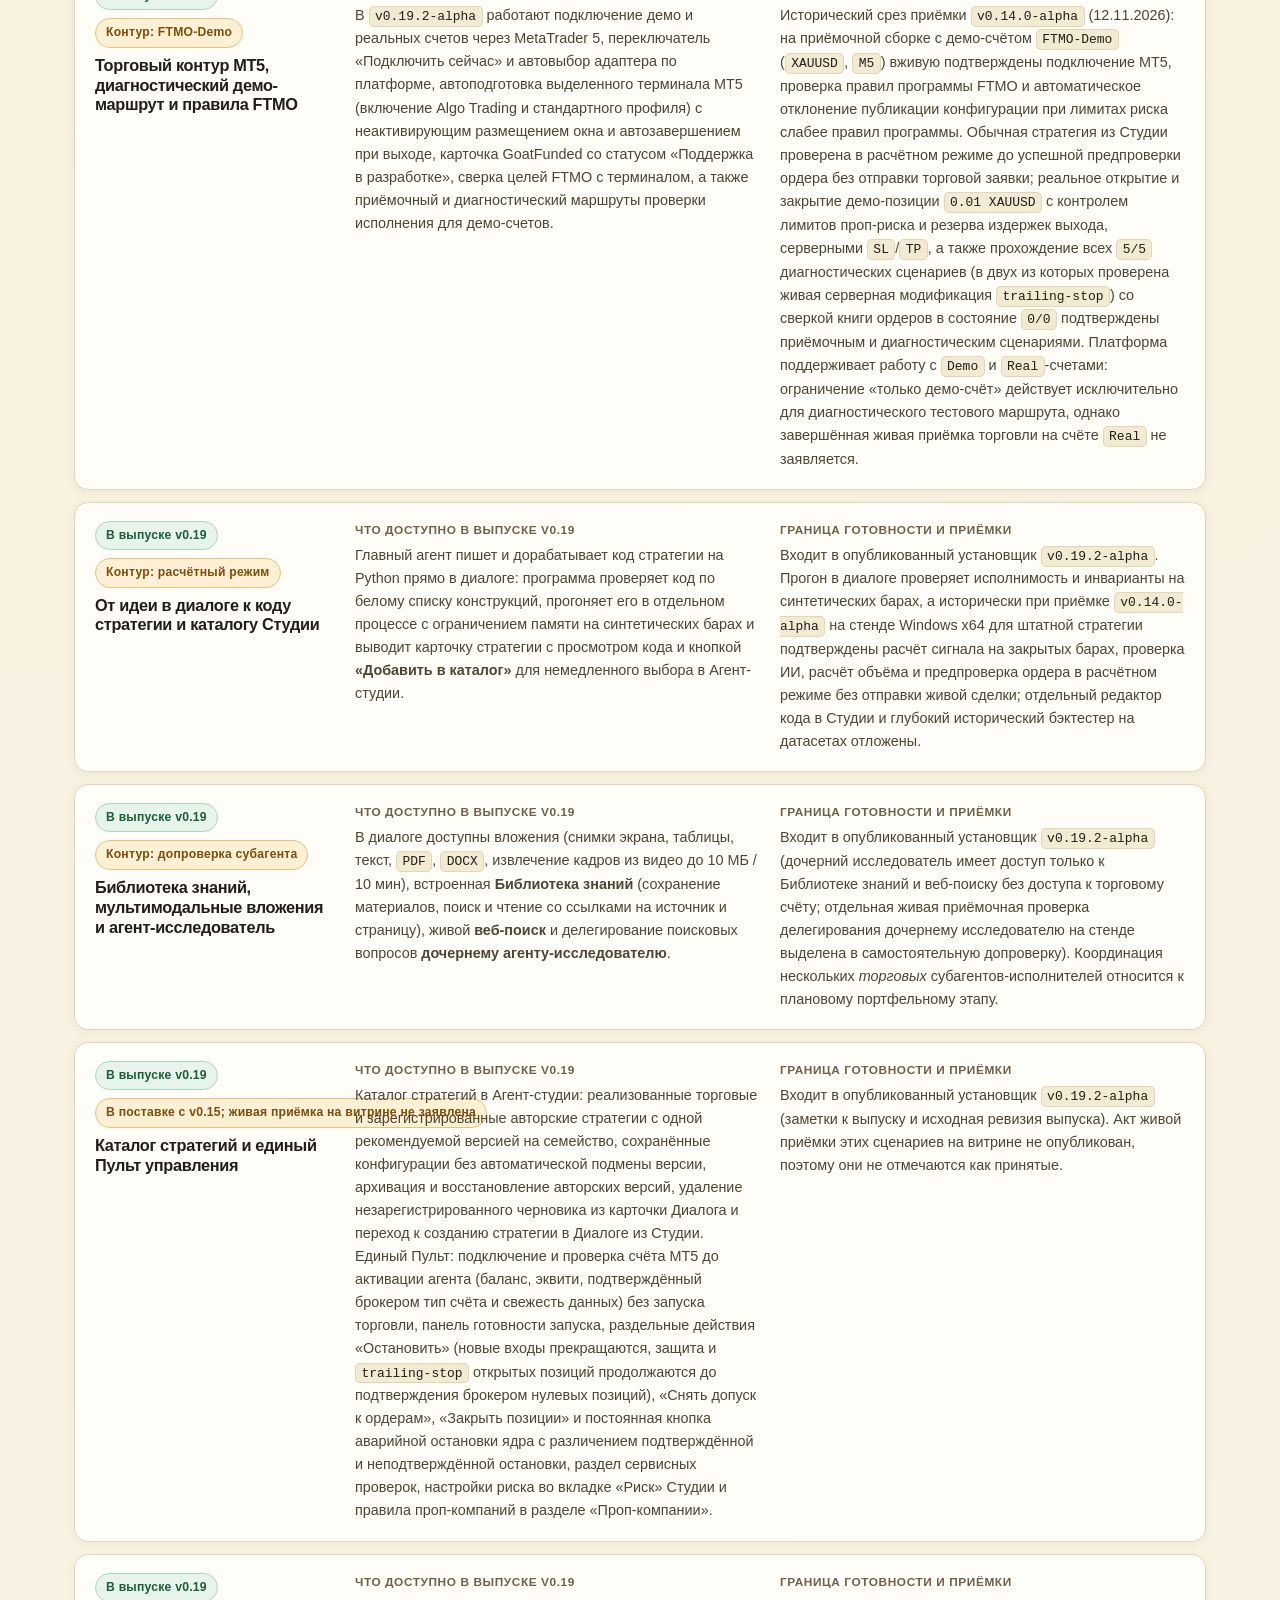
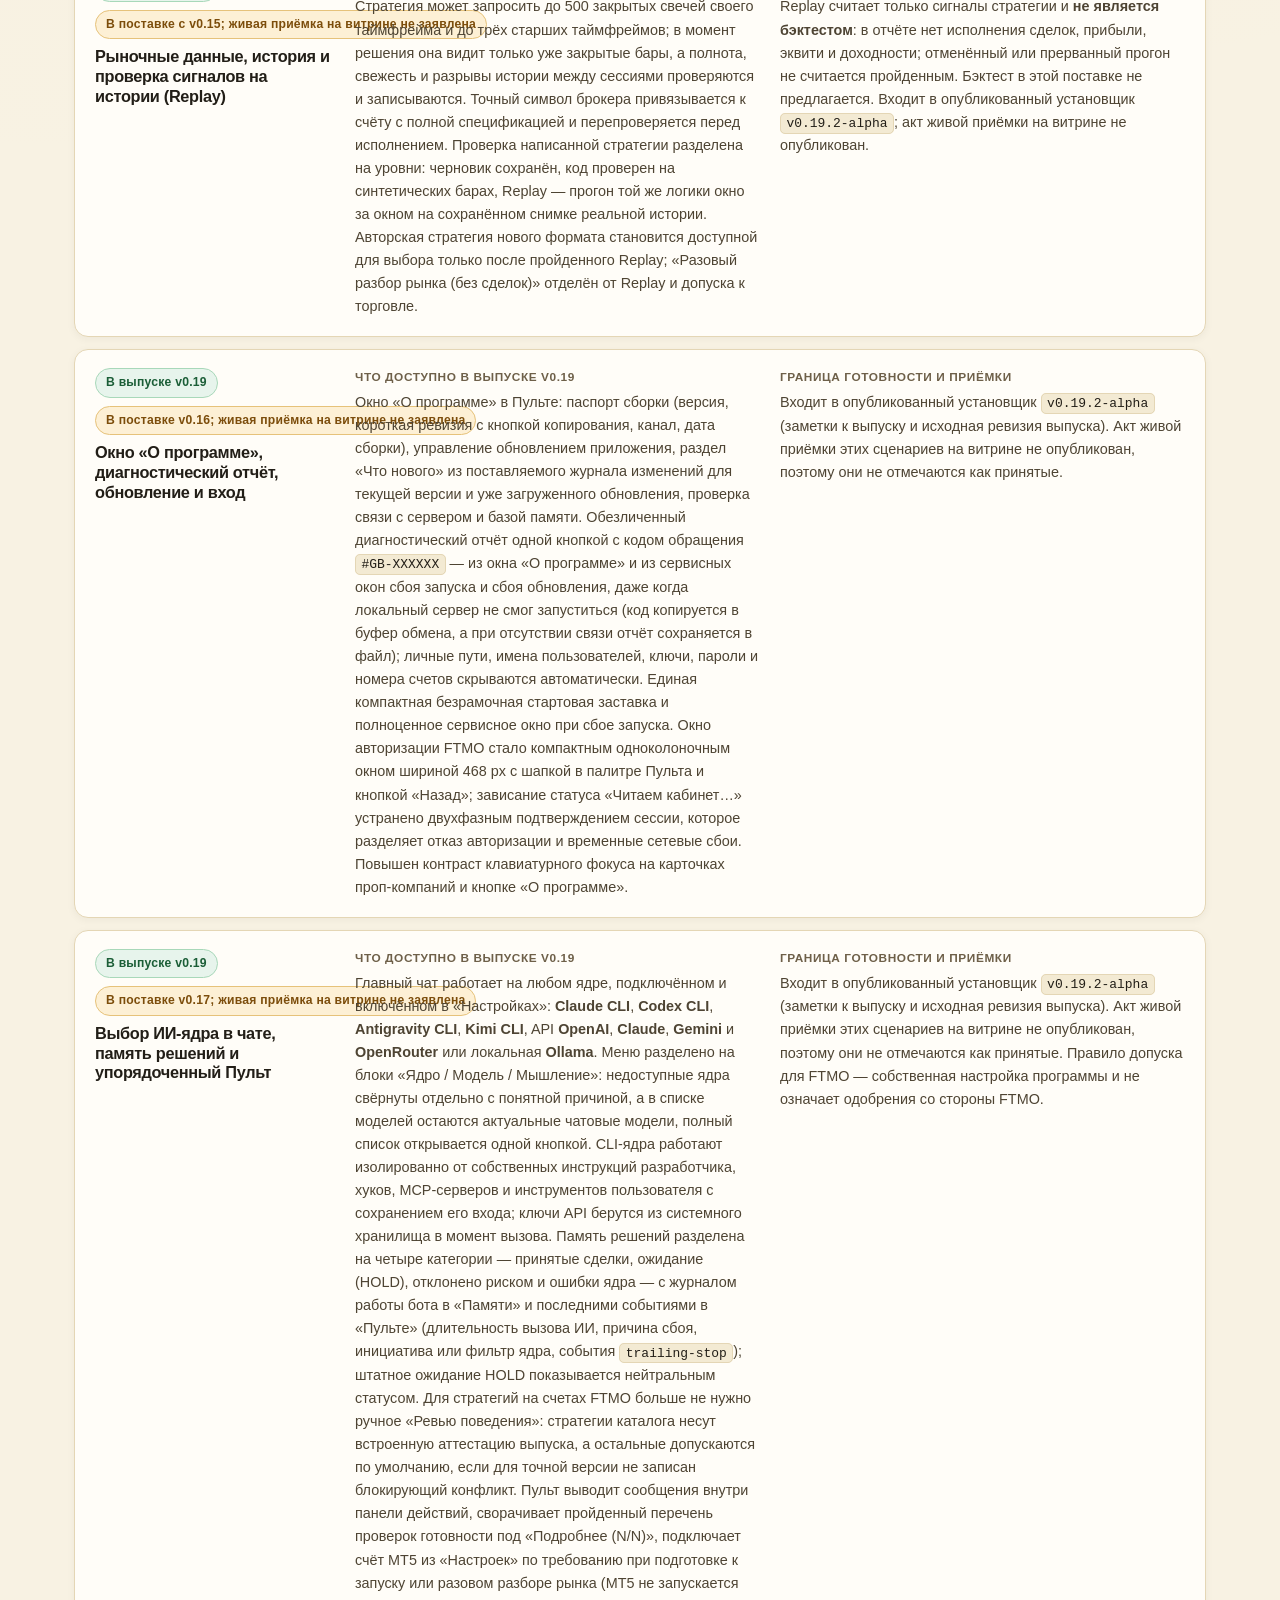
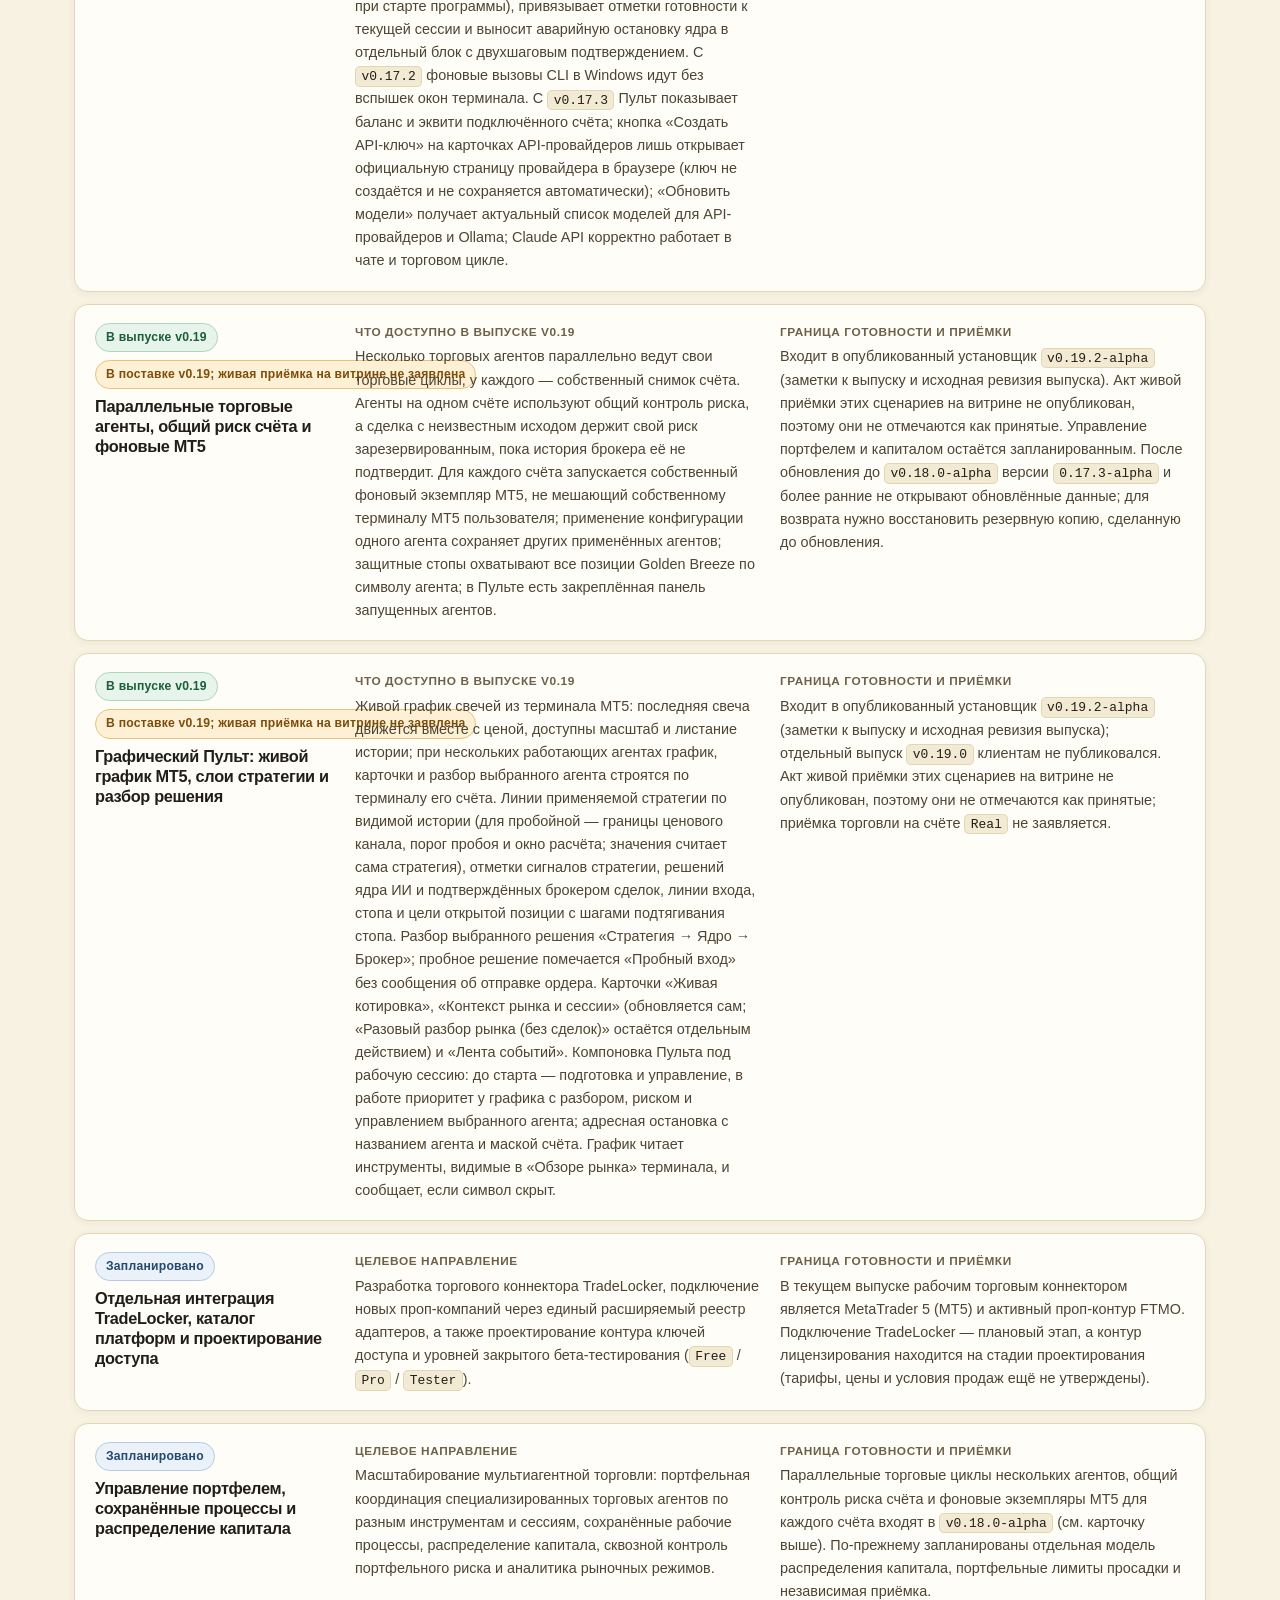
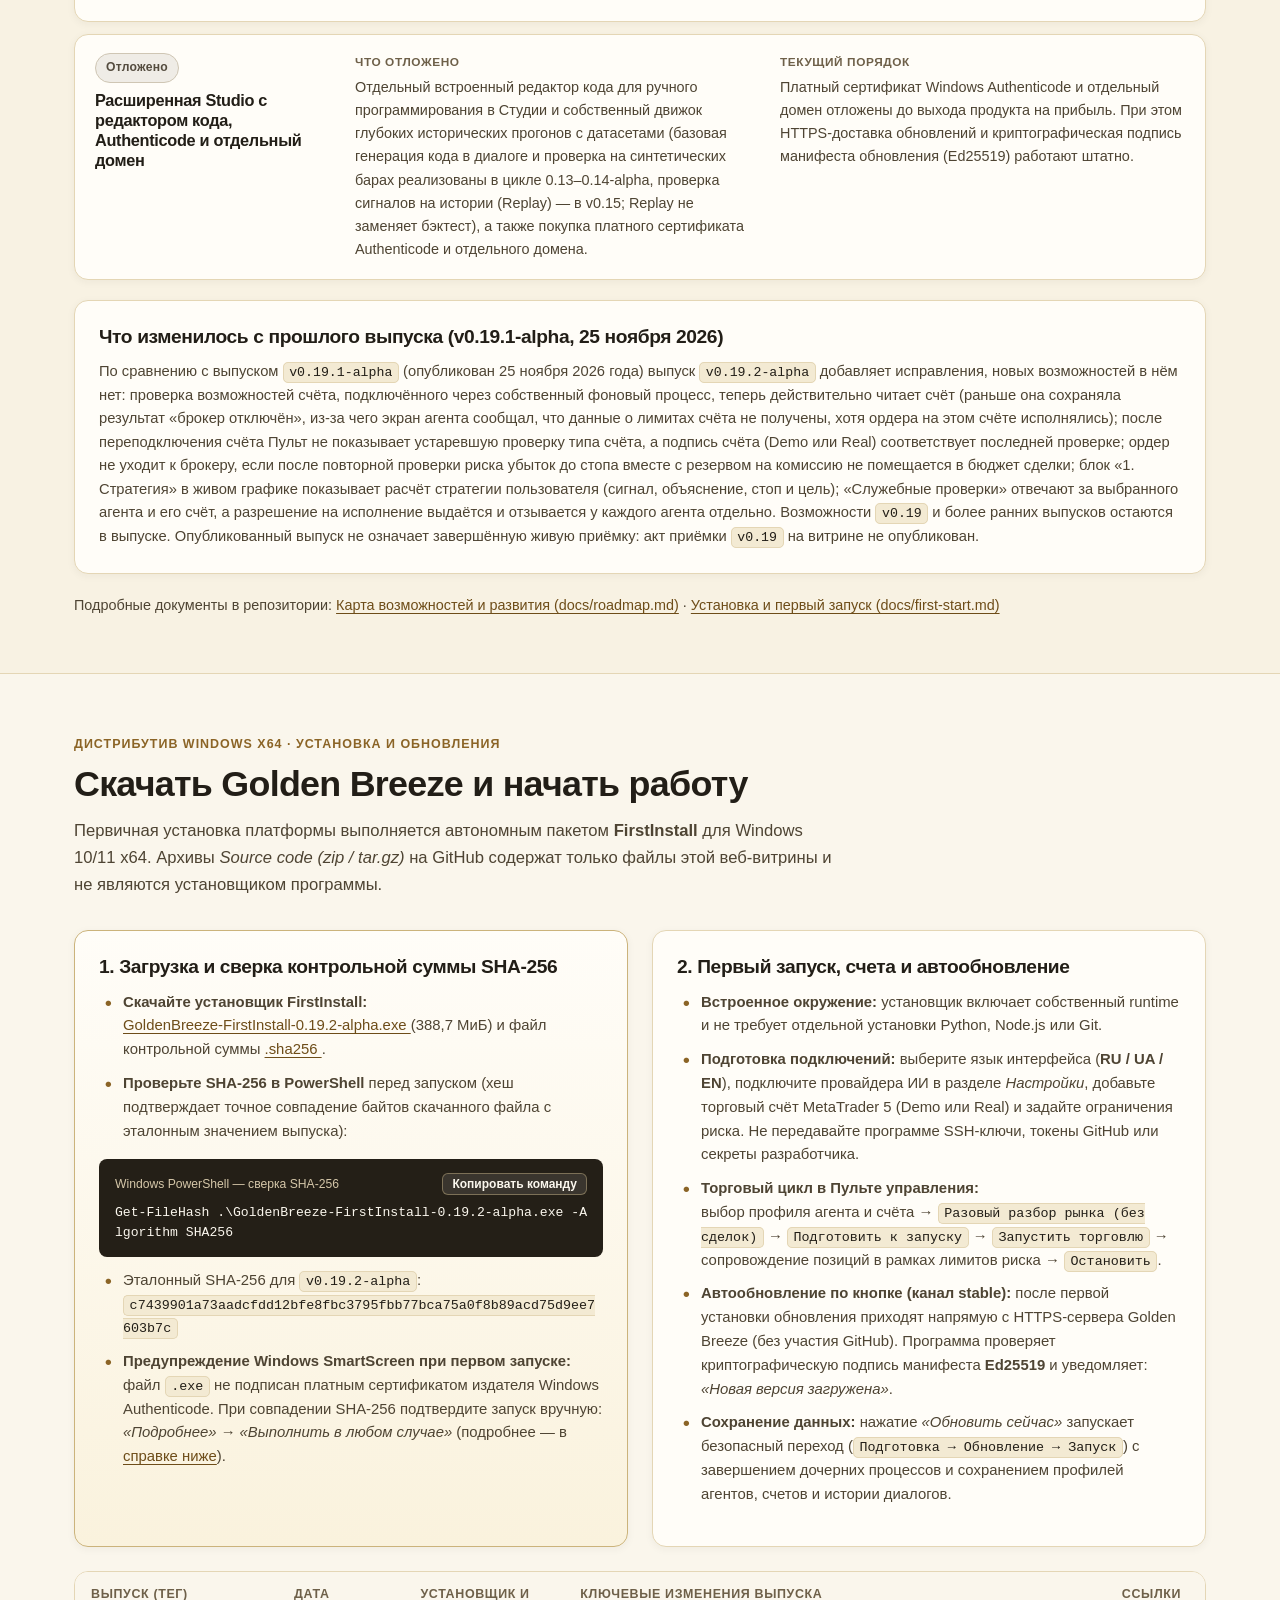
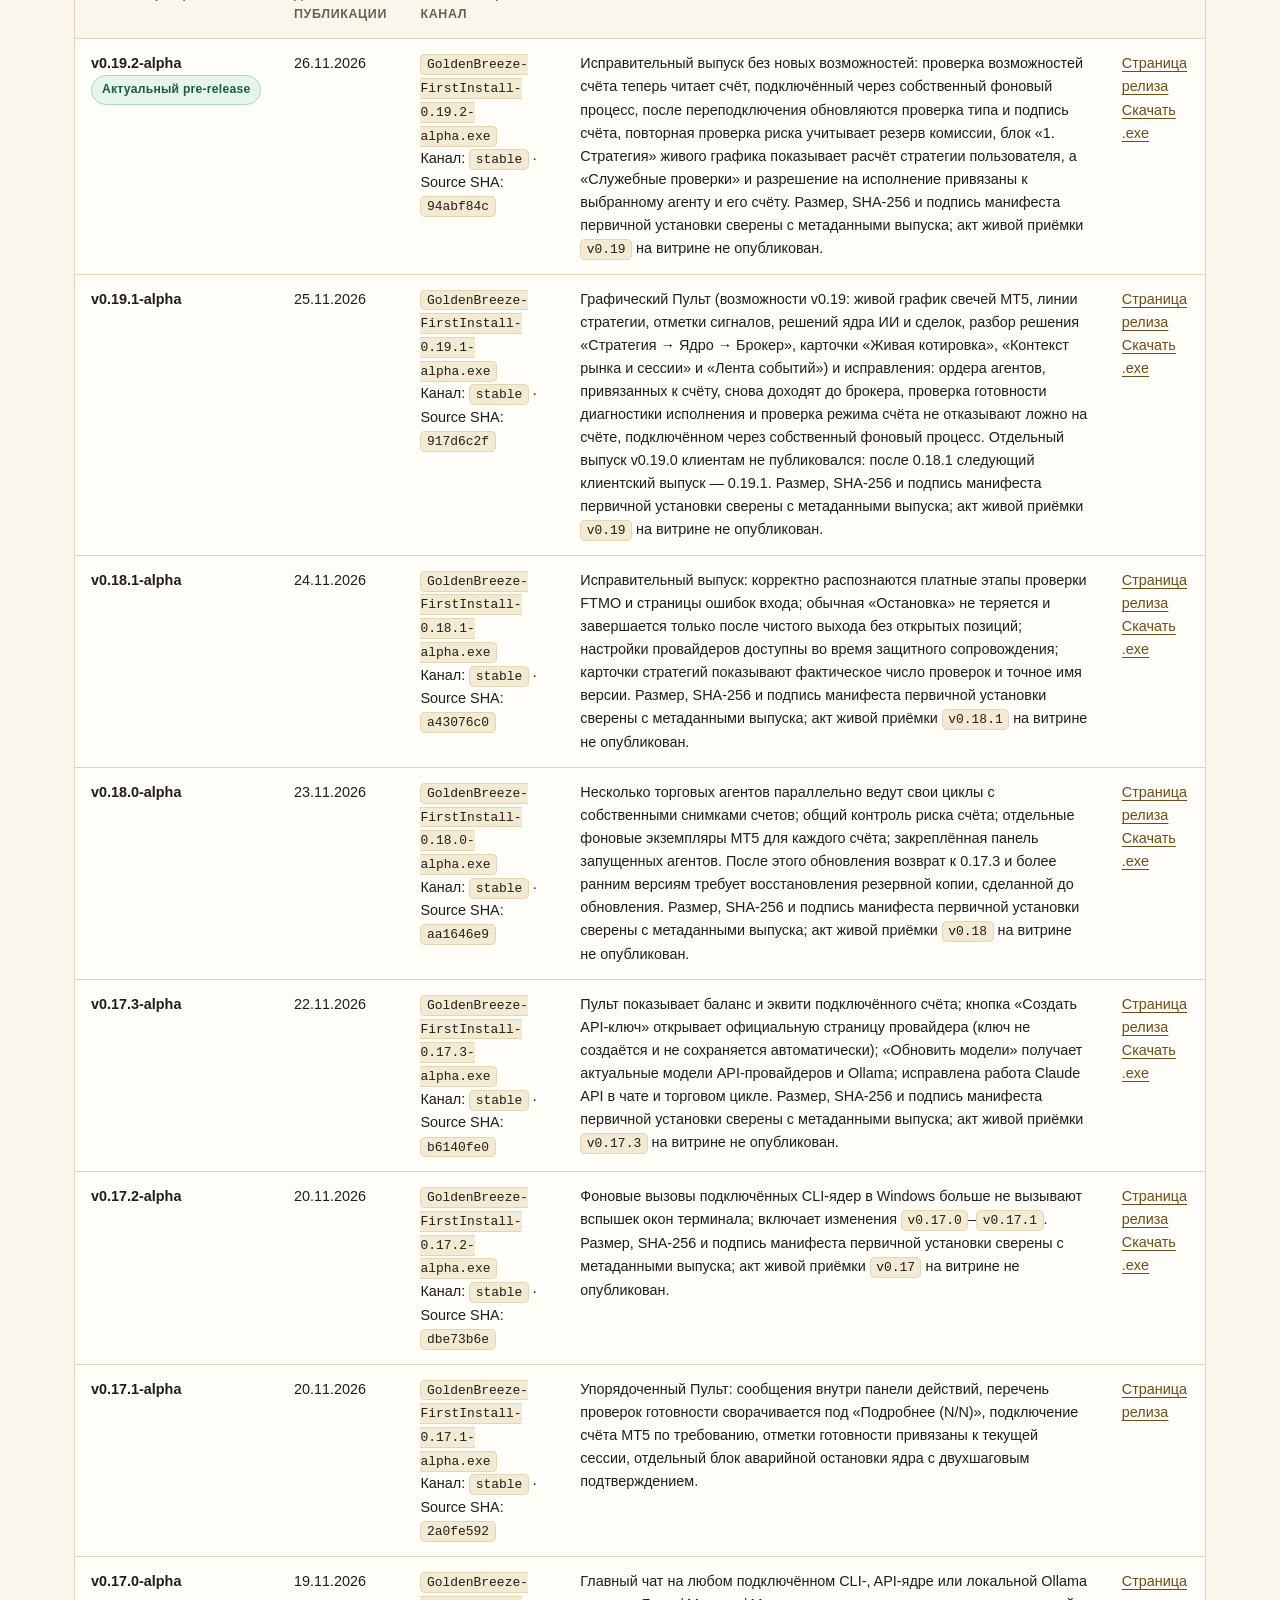
==== commit 7080d890: "docs: refresh multilingual showcase for v0.19.2-alpha v0.19.2-alpha was delivered to the stable chan" ====
--- a/docs/index.html
+++ b/docs/index.html
@@ -25,7 +25,7 @@
         Мультиагентная торговая платформа · Windows x64 · Срез на 26 ноября 2026
       </span>
       <span>
-        Актуальный выпуск: <strong>v0.19.1-alpha</strong> (Pre-release, FirstInstall, опубликован 25.11.2026) · <a href="#download">Скачать и проверить SHA-256</a>
+        Актуальный выпуск: <strong>v0.19.2-alpha</strong> (Pre-release, FirstInstall, опубликован 26.11.2026) · <a href="#download">Скачать и проверить SHA-256</a>
       </span>
     </div>
   </div>
@@ -84,10 +84,10 @@
 
         <a
           class="btn btn--primary btn--sm header-release-btn"
-          href="https://github.com/nikolaykazakovvs-ux/golden-breeze-releases/releases/tag/v0.19.1-alpha"
-          aria-label="Выпуск v0.19.1-alpha"
+          href="https://github.com/nikolaykazakovvs-ux/golden-breeze-releases/releases/tag/v0.19.2-alpha"
+          aria-label="Выпуск v0.19.2-alpha"
         >
-          <span class="header-release-btn__full">Выпуск v0.19.1-alpha</span>
+          <span class="header-release-btn__full">Выпуск v0.19.2-alpha</span>
           <span class="header-release-btn__short" aria-hidden="true">v0.19-alpha</span>
         </a>
 
@@ -130,15 +130,15 @@
           <div class="hero__actions">
             <a
               class="btn btn--primary"
-              href="https://github.com/nikolaykazakovvs-ux/golden-breeze-releases/releases/download/v0.19.1-alpha/GoldenBreeze-FirstInstall-0.19.1-alpha.exe"
+              href="https://github.com/nikolaykazakovvs-ux/golden-breeze-releases/releases/download/v0.19.2-alpha/GoldenBreeze-FirstInstall-0.19.2-alpha.exe"
             >
               Скачать для Windows
             </a>
             <a
               class="btn btn--secondary"
-              href="https://github.com/nikolaykazakovvs-ux/golden-breeze-releases/releases/tag/v0.19.1-alpha"
+              href="https://github.com/nikolaykazakovvs-ux/golden-breeze-releases/releases/tag/v0.19.2-alpha"
             >
-              Выпуск v0.19.1-alpha (Alpha)
+              Выпуск v0.19.2-alpha (Alpha)
             </a>
             <a class="btn btn--ghost" href="#roadmap">
               Статус возможностей
@@ -146,7 +146,7 @@
           </div>
 
           <p class="hero__note">
-            Предварительный выпуск <strong>v0.19.1-alpha</strong> (канал <code>stable</code>, Windows x64). Установщик включает собственное окружение и не запускает торговлю автоматически.
+            Предварительный выпуск <strong>v0.19.2-alpha</strong> (канал <code>stable</code>, Windows x64). Установщик включает собственное окружение и не запускает торговлю автоматически.
           </p>
         </div>
 
@@ -155,9 +155,9 @@
           <div class="release-card__header">
             <div>
               <p class="release-card__meta">Опубликованный выпуск · Канал stable</p>
-              <h2 id="release-card-heading" class="release-card__title">Golden Breeze v0.19.1-alpha</h2>
-            </div>
-            <span class="badge badge--released">Alpha · 25.11.2026</span>
+              <h2 id="release-card-heading" class="release-card__title">Golden Breeze v0.19.2-alpha</h2>
+            </div>
+            <span class="badge badge--released">Alpha · 26.11.2026</span>
           </div>
 
           <div class="release-card__specs">
@@ -167,7 +167,7 @@
             </div>
             <div class="spec-box">
               <span class="spec-box__label">Размер файла</span>
-              <span class="spec-box__value">388,7 МиБ (407 592 887 Б)</span>
+              <span class="spec-box__value">388,7 МиБ (407 597 200 Б)</span>
             </div>
             <div class="spec-box">
               <span class="spec-box__label">Торговый контур</span>
@@ -181,12 +181,12 @@
 
           <div class="hash-box">
             <div class="hash-box__header">
-              <span class="hash-box__label">SHA-256 файла GoldenBreeze-FirstInstall-0.19.1-alpha.exe</span>
+              <span class="hash-box__label">SHA-256 файла GoldenBreeze-FirstInstall-0.19.2-alpha.exe</span>
               <button class="copy-btn" type="button" data-copy-target="hero-sha256">
                 Копировать SHA-256
               </button>
             </div>
-            <code id="hero-sha256" class="hash-box__code">e987eb72c6b7175373c2f3b105f6d256c0d8a786a7e0a88137c7cf417401d6ef</code>
+            <code id="hero-sha256" class="hash-box__code">c7439901a73aadcfdd12bfe8fbc3795fbb77bca75a0f8b89acd75d9ee7603b7c</code>
           </div>
 
           <p class="release-card__meta">
@@ -194,10 +194,10 @@
           </p>
 
           <div class="release-card__links">
-            <a href="https://github.com/nikolaykazakovvs-ux/golden-breeze-releases/releases/download/v0.19.1-alpha/GoldenBreeze-FirstInstall-0.19.1-alpha.exe.sha256">Файл .sha256</a>
-            <a href="https://github.com/nikolaykazakovvs-ux/golden-breeze-releases/releases/download/v0.19.1-alpha/build-manifest.json">build-manifest.json</a>
-            <a href="https://github.com/nikolaykazakovvs-ux/golden-breeze-releases/releases/download/v0.19.1-alpha/first-install.json">first-install.json</a>
-            <a href="https://github.com/nikolaykazakovvs-ux/golden-breeze-releases/releases/download/v0.19.1-alpha/first-install.json.sig">Подпись манифеста .sig</a>
+            <a href="https://github.com/nikolaykazakovvs-ux/golden-breeze-releases/releases/download/v0.19.2-alpha/GoldenBreeze-FirstInstall-0.19.2-alpha.exe.sha256">Файл .sha256</a>
+            <a href="https://github.com/nikolaykazakovvs-ux/golden-breeze-releases/releases/download/v0.19.2-alpha/build-manifest.json">build-manifest.json</a>
+            <a href="https://github.com/nikolaykazakovvs-ux/golden-breeze-releases/releases/download/v0.19.2-alpha/first-install.json">first-install.json</a>
+            <a href="https://github.com/nikolaykazakovvs-ux/golden-breeze-releases/releases/download/v0.19.2-alpha/first-install.json.sig">Подпись манифеста .sig</a>
             <a href="https://github.com/nikolaykazakovvs-ux/golden-breeze-releases/releases">Все выпуски</a>
           </div>
         </aside>
@@ -696,7 +696,7 @@
               </p>
             </div>
             <p class="feature-card__boundary">
-              <strong>Статус и приёмка:</strong> единый Пульт и панель готовности входят в опубликованный выпуск v0.19.1-alpha (stable); акт живой приёмки v0.19 на витрине не опубликован. Исторически при приёмке v0.14.0-alpha (12.11.2026) на стенде Windows x64 подтверждены публикация и активация конфигурации в Студии, барьер риска и расчётный прогон стратегии с предпроверкой ордера.
+              <strong>Статус и приёмка:</strong> единый Пульт и панель готовности входят в опубликованный выпуск v0.19.2-alpha (stable); акт живой приёмки v0.19 на витрине не опубликован. Исторически при приёмке v0.14.0-alpha (12.11.2026) на стенде Windows x64 подтверждены публикация и активация конфигурации в Студии, барьер риска и расчётный прогон стратегии с предпроверкой ордера.
             </p>
           </article>
 
@@ -712,7 +712,7 @@
               </p>
             </div>
             <p class="feature-card__boundary">
-              <strong>Статус и приёмка:</strong> входит в выпуск v0.19.1-alpha; исторически при приёмке v0.14.0-alpha на стенде Windows x64 подтверждён живой диалог главного чата в десктопном интерфейсе через Claude CLI (живая допроверка делегирования задачи дочернему агенту-исследователю на стенде выделена отдельным шагом).
+              <strong>Статус и приёмка:</strong> входит в выпуск v0.19.2-alpha; исторически при приёмке v0.14.0-alpha на стенде Windows x64 подтверждён живой диалог главного чата в десктопном интерфейсе через Claude CLI (живая допроверка делегирования задачи дочернему агенту-исследователю на стенде выделена отдельным шагом).
             </p>
           </article>
 
@@ -728,7 +728,7 @@
               </p>
             </div>
             <p class="feature-card__boundary">
-              <strong>Статус и приёмка:</strong> входит в выпуск v0.19.1-alpha; исторически при приёмке v0.14.0-alpha на приёмочной сборке с демо-счётом FTMO-Demo подтверждены подключение MT5, контроль правил программы FTMO, расчётный прогон обычной стратегии без отправки ордера, а также реальные демо-сделки XAUUSD и серверный trailing-stop в приёмочном и диагностическом сценариях. Платформа поддерживает подключение Demo и Real-счетов (ограничение «только демо» действует исключительно для диагностического тестового маршрута); завершённая живая приёмка торговли на счёте Real не заявляется.
+              <strong>Статус и приёмка:</strong> входит в выпуск v0.19.2-alpha; исторически при приёмке v0.14.0-alpha на приёмочной сборке с демо-счётом FTMO-Demo подтверждены подключение MT5, контроль правил программы FTMO, расчётный прогон обычной стратегии без отправки ордера, а также реальные демо-сделки XAUUSD и серверный trailing-stop в приёмочном и диагностическом сценариях. Платформа поддерживает подключение Demo и Real-счетов (ограничение «только демо» действует исключительно для диагностического тестового маршрута); завершённая живая приёмка торговли на счёте Real не заявляется.
             </p>
           </article>
 
@@ -744,7 +744,7 @@
               </p>
             </div>
             <p class="feature-card__boundary">
-              <strong>Статус и приёмка:</strong> входит в выпуск v0.19.1-alpha. Replay считает только сигналы стратегии на истории и не является бэктестом: в нём нет исполнения сделок, прибыли, эквити и доходности, а бэктест в этой поставке не предлагается. Исторически при приёмке v0.14.0-alpha подтверждён расчёт сигнала штатной стратегии с предпроверкой ордера в расчётном режиме.
+              <strong>Статус и приёмка:</strong> входит в выпуск v0.19.2-alpha. Replay считает только сигналы стратегии на истории и не является бэктестом: в нём нет исполнения сделок, прибыли, эквити и доходности, а бэктест в этой поставке не предлагается. Исторически при приёмке v0.14.0-alpha подтверждён расчёт сигнала штатной стратегии с предпроверкой ордера в расчётном режиме.
             </p>
           </article>
 
@@ -760,7 +760,7 @@
               </p>
             </div>
             <p class="feature-card__boundary">
-              <strong>Статус и приёмка:</strong> v0.19.1-alpha опубликован; размер, SHA-256 и подпись манифеста первичной установки сверены с метаданными выпуска. Исторически для опубликованного установщика v0.14.0-alpha (stable) в облачном Windows-окружении подтверждены чистая установка, удаление и обновление 0.13 → 0.14 с сохранением данных; на локальном стенде Windows x64 на приёмочной сборке подтверждены обновление с сохранением сессии FTMO и возврат к рабочей сборке 0.14 по кнопке в окне восстановления при сбое тестового пакета (откат опубликованной сборки stable 0.14 → 0.13 отдельно не проверялся).
+              <strong>Статус и приёмка:</strong> v0.19.2-alpha опубликован; размер, SHA-256 и подпись манифеста первичной установки сверены с метаданными выпуска. Исторически для опубликованного установщика v0.14.0-alpha (stable) в облачном Windows-окружении подтверждены чистая установка, удаление и обновление 0.13 → 0.14 с сохранением данных; на локальном стенде Windows x64 на приёмочной сборке подтверждены обновление с сохранением сессии FTMO и возврат к рабочей сборке 0.14 по кнопке в окне восстановления при сбое тестового пакета (откат опубликованной сборки stable 0.14 → 0.13 отдельно не проверялся).
             </p>
           </article>
 
@@ -848,12 +848,12 @@
     <section id="roadmap" class="section section--alt" aria-labelledby="roadmap-title">
       <div class="container">
         <div class="section__header">
-          <span class="section__eyebrow">Состояние направлений · срез 26 ноября 2026 (выпуск v0.19.1 — 25 ноября 2026, исторический срез приёмки v0.14 — 12 ноября 2026)</span>
+          <span class="section__eyebrow">Состояние направлений · срез 26 ноября 2026 (выпуск v0.19.2 — 26 ноября 2026, исторический срез приёмки v0.14 — 12 ноября 2026)</span>
           <h2 id="roadmap-title" class="section__title">
             Что доступно в выпуске v0.19, границы приёмки и что запланировано
           </h2>
           <p class="section__subtitle">
-            Карта развития мультиагентной торговой платформы: опубликован установщик <code>v0.19.1-alpha</code> (канал <code>stable</code>, опубликован 25.11.2026). К возможностям циклов <code>0.13–0.14-alpha</code> в <code>v0.15</code> добавлены каталог стратегий, единый Пульт, расширенные рыночные данные и проверка сигналов стратегий на истории, <code>v0.16</code> добавил окно «О программе» с диагностическим отчётом и обновлённые сценарии обновления, запуска и входа в FTMO, <code>v0.17</code> добавил выбор подключённых ИИ-ядер в чате, категории памяти решений с журналом работы бота, упорядоченный Пульт и допуск для FTMO без ручного ревью поведения, <code>v0.18</code> добавил параллельные циклы нескольких торговых агентов с общим контролем риска счёта, а <code>v0.19</code> добавляет графический Пульт с живым графиком MT5, слоями стратегии и разбором решений. Для каждого направления мы разделяем факт поставки в сборку и проверенные сценарии. Акт живой приёмки <code>v0.19</code> на витрине пока не опубликован: проверки на облачном окружении Windows и на демо-счёте <code>FTMO-Demo</code>, упомянутые на карточках, относятся к прежнему установщику <code>v0.14.0-alpha</code> (срез 12.11.2026) и не переносятся на новый установщик. Завершённая живая приёмка торговли на подключённом <code>Real</code>-счёте не заявляется.
+            Карта развития мультиагентной торговой платформы: опубликован установщик <code>v0.19.2-alpha</code> (канал <code>stable</code>, опубликован 26.11.2026). К возможностям циклов <code>0.13–0.14-alpha</code> в <code>v0.15</code> добавлены каталог стратегий, единый Пульт, расширенные рыночные данные и проверка сигналов стратегий на истории, <code>v0.16</code> добавил окно «О программе» с диагностическим отчётом и обновлённые сценарии обновления, запуска и входа в FTMO, <code>v0.17</code> добавил выбор подключённых ИИ-ядер в чате, категории памяти решений с журналом работы бота, упорядоченный Пульт и допуск для FTMO без ручного ревью поведения, <code>v0.18</code> добавил параллельные циклы нескольких торговых агентов с общим контролем риска счёта, а <code>v0.19</code> добавляет графический Пульт с живым графиком MT5, слоями стратегии и разбором решений. Для каждого направления мы разделяем факт поставки в сборку и проверенные сценарии. Акт живой приёмки <code>v0.19</code> на витрине пока не опубликован: проверки на облачном окружении Windows и на демо-счёте <code>FTMO-Demo</code>, упомянутые на карточках, относятся к прежнему установщику <code>v0.14.0-alpha</code> (срез 12.11.2026) и не переносятся на новый установщик. Завершённая живая приёмка торговли на подключённом <code>Real</code>-счёте не заявляется.
           </p>
         </div>
 
@@ -861,7 +861,7 @@
         <div class="status-legend" aria-label="Пояснение статусов готовности">
           <div class="legend-item">
             <span class="badge badge--released">В выпуске v0.19</span>
-            <strong>Доставлено в сборке v0.19.1-alpha (stable) — 13 направлений</strong>
+            <strong>Доставлено в сборке v0.19.2-alpha (stable) — 13 направлений</strong>
             Функциональность включена в опубликованный пакет FirstInstall. Статус отражает наличие возможности в текущем выпуске и всегда читается вместе с явной меткой контура приёмки карточки.
           </div>
           <div class="legend-item">
@@ -904,13 +904,13 @@
             <div>
               <span class="matrix-item__col-label">Что доступно в выпуске v0.19</span>
               <p class="matrix-item__text">
-                Пакет первичной установки <code>GoldenBreeze-FirstInstall-0.19.1-alpha.exe</code> (канал <code>stable</code>). Последующие обновления доставляются напрямую с HTTPS-сервера с подписью манифеста Ed25519, контролем завершения дочерних процессов через Job Object, сверкой встроенной метки ревизии сборки, восстановлением рабочей версии при сбое обновления (автоматическим при незапуске новой сборки или по кнопке в окне восстановления) и короткими обезличенными отчётами о сбоях. С <code>v0.15</code> резервная копия перед обновлением также сохраняет авторские стратегии и снимки истории для Replay. С <code>v0.16</code> обновление загружается в фоне, ход загрузки показан в нижнем блоке левого меню вместо белого оверлея, один раз за сессию появляется компактное напоминание «Обновить» / «Позже», а штатный перезапуск при обновлении проходит бесшовно, без промежуточных служебных окон; стартовые и восстановительные экраны синхронизированы со светлой и тёмной темой.
+                Пакет первичной установки <code>GoldenBreeze-FirstInstall-0.19.2-alpha.exe</code> (канал <code>stable</code>). Последующие обновления доставляются напрямую с HTTPS-сервера с подписью манифеста Ed25519, контролем завершения дочерних процессов через Job Object, сверкой встроенной метки ревизии сборки, восстановлением рабочей версии при сбое обновления (автоматическим при незапуске новой сборки или по кнопке в окне восстановления) и короткими обезличенными отчётами о сбоях. С <code>v0.15</code> резервная копия перед обновлением также сохраняет авторские стратегии и снимки истории для Replay. С <code>v0.16</code> обновление загружается в фоне, ход загрузки показан в нижнем блоке левого меню вместо белого оверлея, один раз за сессию появляется компактное напоминание «Обновить» / «Позже», а штатный перезапуск при обновлении проходит бесшовно, без промежуточных служебных окон; стартовые и восстановительные экраны синхронизированы со светлой и тёмной темой.
               </p>
             </div>
             <div>
               <span class="matrix-item__col-label">Граница готовности и приёмки</span>
               <p class="matrix-item__text">
-                Для установщика <code>v0.19.1-alpha</code> сверены опубликованные размер, SHA-256 и подпись манифеста первичной установки; отдельные результаты проверок установки и обновления <code>v0.19</code> на витрине не заявляются. Исторически для опубликованного установщика <code>v0.14.0-alpha</code> (канал <code>stable</code>) в облачном окружении Windows подтверждены чистая установка, полное удаление NSIS и живое обновление <code>0.13.0-alpha → 0.14.0-alpha</code> по кнопке с сохранением базы данных, стратегий и настроек. На локальном стенде Windows x64 на выделенной приёмочной сборке той же ревизии кода подтверждены холодный старт, завершение без остаточных процессов, обновление <code>0.13 → 0.14</code> с сохранением сессии FTMO и возврат к рабочей сборке <code>0.14</code> по кнопке в окне восстановления при сбое тестового пакета обновления (откат опубликованной продуктовой сборки <code>0.14.0-alpha → 0.13.0-alpha</code> отдельно не проверялся).
+                Для установщика <code>v0.19.2-alpha</code> сверены опубликованные размер, SHA-256 и подпись манифеста первичной установки; отдельные результаты проверок установки и обновления <code>v0.19</code> на витрине не заявляются. Исторически для опубликованного установщика <code>v0.14.0-alpha</code> (канал <code>stable</code>) в облачном окружении Windows подтверждены чистая установка, полное удаление NSIS и живое обновление <code>0.13.0-alpha → 0.14.0-alpha</code> по кнопке с сохранением базы данных, стратегий и настроек. На локальном стенде Windows x64 на выделенной приёмочной сборке той же ревизии кода подтверждены холодный старт, завершение без остаточных процессов, обновление <code>0.13 → 0.14</code> с сохранением сессии FTMO и возврат к рабочей сборке <code>0.14</code> по кнопке в окне восстановления при сбое тестового пакета обновления (откат опубликованной продуктовой сборки <code>0.14.0-alpha → 0.13.0-alpha</code> отдельно не проверялся).
               </p>
             </div>
           </article>
@@ -931,7 +931,7 @@
             <div>
               <span class="matrix-item__col-label">Граница готовности и приёмки</span>
               <p class="matrix-item__text">
-                Входит в опубликованный выпуск <code>v0.19.1-alpha</code>. Живой диалог главного чата через подключённый провайдер <strong>Claude CLI</strong> исторически подтверждён в десктопном интерфейсе при приёмке <code>v0.14.0-alpha</code> на стенде Windows x64; ручная сверка оставшихся состояний экрана с эталонами Figma продолжается отдельно.
+                Входит в опубликованный выпуск <code>v0.19.2-alpha</code>. Живой диалог главного чата через подключённый провайдер <strong>Claude CLI</strong> исторически подтверждён в десктопном интерфейсе при приёмке <code>v0.14.0-alpha</code> на стенде Windows x64; ручная сверка оставшихся состояний экрана с эталонами Figma продолжается отдельно.
               </p>
             </div>
           </article>
@@ -973,7 +973,7 @@
             <div>
               <span class="matrix-item__col-label">Граница готовности и приёмки</span>
               <p class="matrix-item__text">
-                Входит в опубликованный установщик <code>v0.19.1-alpha</code> (бары без подтверждённого UTC никогда не передаются в торговый контур). Создание, валидация, публикация и активация конфигурации в Студии, готовность и расчётный прогон стратегии в Пульте исторически подтверждены на приёмочном стенде Windows x64 при приёмке <code>v0.14.0-alpha</code>; ручная визуальная сверка оставшихся экранов с эталонами Figma продолжается отдельно.
+                Входит в опубликованный установщик <code>v0.19.2-alpha</code> (бары без подтверждённого UTC никогда не передаются в торговый контур). Создание, валидация, публикация и активация конфигурации в Студии, готовность и расчётный прогон стратегии в Пульте исторически подтверждены на приёмочном стенде Windows x64 при приёмке <code>v0.14.0-alpha</code>; ручная визуальная сверка оставшихся экранов с эталонами Figma продолжается отдельно.
               </p>
             </div>
           </article>
@@ -988,7 +988,7 @@
             <div>
               <span class="matrix-item__col-label">Что доступно в выпуске v0.19</span>
               <p class="matrix-item__text">
-                В <code>v0.19.1-alpha</code> работают подключение демо и реальных счетов через MetaTrader 5, переключатель «Подключить сейчас» и автовыбор адаптера по платформе, автоподготовка выделенного терминала MT5 (включение Algo Trading и стандартного профиля) с неактивирующим размещением окна и автозавершением при выходе, карточка GoatFunded со статусом «Поддержка в разработке», сверка целей FTMO с терминалом, а также приёмочный и диагностический маршруты проверки исполнения для демо-счетов.
+                В <code>v0.19.2-alpha</code> работают подключение демо и реальных счетов через MetaTrader 5, переключатель «Подключить сейчас» и автовыбор адаптера по платформе, автоподготовка выделенного терминала MT5 (включение Algo Trading и стандартного профиля) с неактивирующим размещением окна и автозавершением при выходе, карточка GoatFunded со статусом «Поддержка в разработке», сверка целей FTMO с терминалом, а также приёмочный и диагностический маршруты проверки исполнения для демо-счетов.
               </p>
             </div>
             <div>
@@ -1015,7 +1015,7 @@
             <div>
               <span class="matrix-item__col-label">Граница готовности и приёмки</span>
               <p class="matrix-item__text">
-                Входит в опубликованный установщик <code>v0.19.1-alpha</code>. Прогон в диалоге проверяет исполнимость и инварианты на синтетических барах, а исторически при приёмке <code>v0.14.0-alpha</code> на стенде Windows x64 для штатной стратегии подтверждены расчёт сигнала на закрытых барах, проверка ИИ, расчёт объёма и предпроверка ордера в расчётном режиме без отправки живой сделки; отдельный редактор кода в Студии и глубокий исторический бэктестер на датасетах отложены.
+                Входит в опубликованный установщик <code>v0.19.2-alpha</code>. Прогон в диалоге проверяет исполнимость и инварианты на синтетических барах, а исторически при приёмке <code>v0.14.0-alpha</code> на стенде Windows x64 для штатной стратегии подтверждены расчёт сигнала на закрытых барах, проверка ИИ, расчёт объёма и предпроверка ордера в расчётном режиме без отправки живой сделки; отдельный редактор кода в Студии и глубокий исторический бэктестер на датасетах отложены.
               </p>
             </div>
           </article>
@@ -1036,7 +1036,7 @@
             <div>
               <span class="matrix-item__col-label">Граница готовности и приёмки</span>
               <p class="matrix-item__text">
-                Входит в опубликованный установщик <code>v0.19.1-alpha</code> (дочерний исследователь имеет доступ только к Библиотеке знаний и веб-поиску без доступа к торговому счёту; отдельная живая приёмочная проверка делегирования дочернему исследователю на стенде выделена в самостоятельную допроверку). Координация нескольких <em>торговых</em> субагентов-исполнителей относится к плановому портфельному этапу.
+                Входит в опубликованный установщик <code>v0.19.2-alpha</code> (дочерний исследователь имеет доступ только к Библиотеке знаний и веб-поиску без доступа к торговому счёту; отдельная живая приёмочная проверка делегирования дочернему исследователю на стенде выделена в самостоятельную допроверку). Координация нескольких <em>торговых</em> субагентов-исполнителей относится к плановому портфельному этапу.
               </p>
             </div>
           </article>
@@ -1057,7 +1057,7 @@
             <div>
               <span class="matrix-item__col-label">Граница готовности и приёмки</span>
               <p class="matrix-item__text">
-                Входит в опубликованный установщик <code>v0.19.1-alpha</code> (заметки к выпуску и исходная ревизия выпуска). Акт живой приёмки этих сценариев на витрине не опубликован, поэтому они не отмечаются как принятые.
+                Входит в опубликованный установщик <code>v0.19.2-alpha</code> (заметки к выпуску и исходная ревизия выпуска). Акт живой приёмки этих сценариев на витрине не опубликован, поэтому они не отмечаются как принятые.
               </p>
             </div>
           </article>
@@ -1078,7 +1078,7 @@
             <div>
               <span class="matrix-item__col-label">Граница готовности и приёмки</span>
               <p class="matrix-item__text">
-                Replay считает только сигналы стратегии и <strong>не является бэктестом</strong>: в отчёте нет исполнения сделок, прибыли, эквити и доходности; отменённый или прерванный прогон не считается пройденным. Бэктест в этой поставке не предлагается. Входит в опубликованный установщик <code>v0.19.1-alpha</code>; акт живой приёмки на витрине не опубликован.
+                Replay считает только сигналы стратегии и <strong>не является бэктестом</strong>: в отчёте нет исполнения сделок, прибыли, эквити и доходности; отменённый или прерванный прогон не считается пройденным. Бэктест в этой поставке не предлагается. Входит в опубликованный установщик <code>v0.19.2-alpha</code>; акт живой приёмки на витрине не опубликован.
               </p>
             </div>
           </article>
@@ -1099,7 +1099,7 @@
             <div>
               <span class="matrix-item__col-label">Граница готовности и приёмки</span>
               <p class="matrix-item__text">
-                Входит в опубликованный установщик <code>v0.19.1-alpha</code> (заметки к выпуску и исходная ревизия выпуска). Акт живой приёмки этих сценариев на витрине не опубликован, поэтому они не отмечаются как принятые.
+                Входит в опубликованный установщик <code>v0.19.2-alpha</code> (заметки к выпуску и исходная ревизия выпуска). Акт живой приёмки этих сценариев на витрине не опубликован, поэтому они не отмечаются как принятые.
               </p>
             </div>
           </article>
@@ -1120,7 +1120,7 @@
             <div>
               <span class="matrix-item__col-label">Граница готовности и приёмки</span>
               <p class="matrix-item__text">
-                Входит в опубликованный установщик <code>v0.19.1-alpha</code> (заметки к выпуску и исходная ревизия выпуска). Акт живой приёмки этих сценариев на витрине не опубликован, поэтому они не отмечаются как принятые. Правило допуска для FTMO — собственная настройка программы и не означает одобрения со стороны FTMO.
+                Входит в опубликованный установщик <code>v0.19.2-alpha</code> (заметки к выпуску и исходная ревизия выпуска). Акт живой приёмки этих сценариев на витрине не опубликован, поэтому они не отмечаются как принятые. Правило допуска для FTMO — собственная настройка программы и не означает одобрения со стороны FTMO.
               </p>
             </div>
           </article>
@@ -1141,7 +1141,7 @@
             <div>
               <span class="matrix-item__col-label">Граница готовности и приёмки</span>
               <p class="matrix-item__text">
-                Входит в опубликованный установщик <code>v0.19.1-alpha</code> (заметки к выпуску и исходная ревизия выпуска). Акт живой приёмки этих сценариев на витрине не опубликован, поэтому они не отмечаются как принятые. Управление портфелем и капиталом остаётся запланированным. После обновления до <code>v0.18.0-alpha</code> версии <code>0.17.3-alpha</code> и более ранние не открывают обновлённые данные; для возврата нужно восстановить резервную копию, сделанную до обновления.
+                Входит в опубликованный установщик <code>v0.19.2-alpha</code> (заметки к выпуску и исходная ревизия выпуска). Акт живой приёмки этих сценариев на витрине не опубликован, поэтому они не отмечаются как принятые. Управление портфелем и капиталом остаётся запланированным. После обновления до <code>v0.18.0-alpha</code> версии <code>0.17.3-alpha</code> и более ранние не открывают обновлённые данные; для возврата нужно восстановить резервную копию, сделанную до обновления.
               </p>
             </div>
           </article>
@@ -1162,7 +1162,7 @@
             <div>
               <span class="matrix-item__col-label">Граница готовности и приёмки</span>
               <p class="matrix-item__text">
-                Входит в опубликованный установщик <code>v0.19.1-alpha</code> (заметки к выпуску и исходная ревизия выпуска); отдельный выпуск <code>v0.19.0</code> клиентам не публиковался. Акт живой приёмки этих сценариев на витрине не опубликован, поэтому они не отмечаются как принятые; приёмка торговли на счёте <code>Real</code> не заявляется.
+                Входит в опубликованный установщик <code>v0.19.2-alpha</code> (заметки к выпуску и исходная ревизия выпуска); отдельный выпуск <code>v0.19.0</code> клиентам не публиковался. Акт живой приёмки этих сценариев на витрине не опубликован, поэтому они не отмечаются как принятые; приёмка торговли на счёте <code>Real</code> не заявляется.
               </p>
             </div>
           </article>
@@ -1229,9 +1229,9 @@
         </div>
 
         <div class="panel-card" style="margin-top: 20px;">
-          <h3 class="panel-card__title">Что изменилось с прошлого среза (24 ноября 2026)</h3>
+          <h3 class="panel-card__title">Что изменилось с прошлого выпуска (v0.19.1-alpha, 25 ноября 2026)</h3>
           <p style="margin-top: 0; margin-bottom: 0; font-size: 0.92rem; color: var(--text-secondary);">
-            По сравнению со срезом 24 ноября 2026 года (<code>v0.18.0-alpha</code>) опубликованный выпуск <code>v0.19.1-alpha</code> добавляет: исправления <code>v0.18.1</code> (платные этапы проверки FTMO и ошибки входа распознаются корректно, обычная «Остановка» не теряется и завершается только после чистого выхода без открытых позиций, настройки провайдеров доступны во время защитного сопровождения, карточки стратегий показывают фактическое число проверок и точное имя версии); графический Пульт <code>v0.19</code> (живой график свечей MT5, линии стратегии, отметки сигналов, решений ядра ИИ и сделок, разбор решения «Стратегия → Ядро → Брокер», карточки «Живая котировка», «Контекст рынка и сессии» и «Лента событий», компоновка под рабочую сессию); исправления <code>v0.19.1</code> (доставка брокеру ордеров агентов, привязанных к счёту, проверка готовности диагностики исполнения и проверка режима счёта, подключённого через собственный фоновый процесс). Отдельный выпуск <code>v0.19.0</code> клиентам не публиковался: после <code>0.18.1</code> следующий клиентский выпуск — <code>0.19.1</code>. Возможности <code>v0.18</code> остаются в выпуске. Опубликованный выпуск не означает завершённую живую приёмку: акт приёмки <code>v0.19</code> на витрине не опубликован.
+            По сравнению с выпуском <code>v0.19.1-alpha</code> (опубликован 25 ноября 2026 года) выпуск <code>v0.19.2-alpha</code> добавляет исправления, новых возможностей в нём нет: проверка возможностей счёта, подключённого через собственный фоновый процесс, теперь действительно читает счёт (раньше она сохраняла результат «брокер отключён», из-за чего экран агента сообщал, что данные о лимитах счёта не получены, хотя ордера на этом счёте исполнялись); после переподключения счёта Пульт не показывает устаревшую проверку типа счёта, а подпись счёта (Demo или Real) соответствует последней проверке; ордер не уходит к брокеру, если после повторной проверки риска убыток до стопа вместе с резервом на комиссию не помещается в бюджет сделки; блок «1. Стратегия» в живом графике показывает расчёт стратегии пользователя (сигнал, объяснение, стоп и цель); «Служебные проверки» отвечают за выбранного агента и его счёт, а разрешение на исполнение выдаётся и отзывается у каждого агента отдельно. Возможности <code>v0.19</code> и более ранних выпусков остаются в выпуске. Опубликованный выпуск не означает завершённую живую приёмку: акт приёмки <code>v0.19</code> на витрине не опубликован.
           </p>
         </div>
 
@@ -1263,10 +1263,10 @@
             <ul class="checklist">
               <li>
                 <strong>Скачайте установщик FirstInstall:</strong><br>
-                <a href="https://github.com/nikolaykazakovvs-ux/golden-breeze-releases/releases/download/v0.19.1-alpha/GoldenBreeze-FirstInstall-0.19.1-alpha.exe">
-                  GoldenBreeze-FirstInstall-0.19.1-alpha.exe
+                <a href="https://github.com/nikolaykazakovvs-ux/golden-breeze-releases/releases/download/v0.19.2-alpha/GoldenBreeze-FirstInstall-0.19.2-alpha.exe">
+                  GoldenBreeze-FirstInstall-0.19.2-alpha.exe
                 </a> (388,7 МиБ) и файл контрольной суммы
-                <a href="https://github.com/nikolaykazakovvs-ux/golden-breeze-releases/releases/download/v0.19.1-alpha/GoldenBreeze-FirstInstall-0.19.1-alpha.exe.sha256">
+                <a href="https://github.com/nikolaykazakovvs-ux/golden-breeze-releases/releases/download/v0.19.2-alpha/GoldenBreeze-FirstInstall-0.19.2-alpha.exe.sha256">
                   .sha256
                 </a>.
               </li>
@@ -1282,13 +1282,13 @@
                   Копировать команду
                 </button>
               </div>
-              <pre id="ps-verify-cmd">Get-FileHash .\GoldenBreeze-FirstInstall-0.19.1-alpha.exe -Algorithm SHA256</pre>
+              <pre id="ps-verify-cmd">Get-FileHash .\GoldenBreeze-FirstInstall-0.19.2-alpha.exe -Algorithm SHA256</pre>
             </div>
 
             <ul class="checklist" style="margin-bottom: 0;">
               <li>
-                Эталонный SHA-256 для <code>v0.19.1-alpha</code>:<br>
-                <code>e987eb72c6b7175373c2f3b105f6d256c0d8a786a7e0a88137c7cf417401d6ef</code>
+                Эталонный SHA-256 для <code>v0.19.2-alpha</code>:<br>
+                <code>c7439901a73aadcfdd12bfe8fbc3795fbb77bca75a0f8b89acd75d9ee7603b7c</code>
               </li>
               <li>
                 <strong>Предупреждение Windows SmartScreen при первом запуске:</strong> файл <code>.exe</code> не подписан платным сертификатом издателя Windows Authenticode. При совпадении SHA-256 подтвердите запуск вручную: <em>«Подробнее» → «Выполнить в любом случае»</em> (подробнее — в <a href="#faq">справке ниже</a>).
@@ -1335,8 +1335,25 @@
             <tbody>
               <tr>
                 <td>
-                  <strong>v0.19.1-alpha</strong><br>
+                  <strong>v0.19.2-alpha</strong><br>
                   <span class="badge badge--released">Актуальный pre-release</span>
+                </td>
+                <td>26.11.2026</td>
+                <td>
+                  <code>GoldenBreeze-FirstInstall-0.19.2-alpha.exe</code><br>
+                  Канал: <code>stable</code> · Source SHA: <code>94abf84c</code>
+                </td>
+                <td>
+                  Исправительный выпуск без новых возможностей: проверка возможностей счёта теперь читает счёт, подключённый через собственный фоновый процесс, после переподключения обновляются проверка типа и подпись счёта, повторная проверка риска учитывает резерв комиссии, блок «1. Стратегия» живого графика показывает расчёт стратегии пользователя, а «Служебные проверки» и разрешение на исполнение привязаны к выбранному агенту и его счёту. Размер, SHA-256 и подпись манифеста первичной установки сверены с метаданными выпуска; акт живой приёмки <code>v0.19</code> на витрине не опубликован.
+                </td>
+                <td>
+                  <a href="https://github.com/nikolaykazakovvs-ux/golden-breeze-releases/releases/tag/v0.19.2-alpha">Страница релиза</a><br>
+                  <a href="https://github.com/nikolaykazakovvs-ux/golden-breeze-releases/releases/download/v0.19.2-alpha/GoldenBreeze-FirstInstall-0.19.2-alpha.exe">Скачать .exe</a>
+                </td>
+              </tr>
+              <tr>
+                <td>
+                  <strong>v0.19.1-alpha</strong>
                 </td>
                 <td>25.11.2026</td>
                 <td>
@@ -1662,16 +1679,16 @@
             <summary>Чем отличаются сверка SHA-256, подпись манифеста Ed25519 и сертификат Windows Authenticode?</summary>
             <div class="details-item__body">
               Эти три механизма решают разные задачи:<br>
-              1) <strong>SHA-256 установщика</strong> позволяет проверить, что скачанный файл <code>GoldenBreeze-FirstInstall-0.19.1-alpha.exe</code> побайтово совпадает с доверенным файлом, опубликованным в официальном выпуске.<br>
+              1) <strong>SHA-256 установщика</strong> позволяет проверить, что скачанный файл <code>GoldenBreeze-FirstInstall-0.19.2-alpha.exe</code> побайтово совпадает с доверенным файлом, опубликованным в официальном выпуске.<br>
               2) <strong>Криптографическая подпись Ed25519</strong> (<code>first-install.json.sig</code>) и <strong>HTTPS (TLS)</strong> используются самой программой для проверки подлинности манифеста и пакетов при автоматическом обновлении с сервера обновлений.<br>
               3) <strong>Сертификат Windows Authenticode</strong> — платный сертификат издателя для исполняемых файлов <code>.exe</code>, который проверяет защитник Windows SmartScreen. Сам <code>.exe</code> сейчас не подписан сертификатом Authenticode (покупка отложена до выхода проекта на прибыль), поэтому при первой установке Windows запрашивает ручное подтверждение запуска.
             </div>
           </details>
 
           <details class="details-item">
-            <summary>Почему ссылки ведут на конкретный тег v0.19.1-alpha, а не на /releases/latest?</summary>
+            <summary>Почему ссылки ведут на конкретный тег v0.19.2-alpha, а не на /releases/latest?</summary>
             <div class="details-item__body">
-              Текущие выпуски Golden Breeze публикуются в статусе предварительных (<code>alpha</code>, pre-release). В GitHub стандартный адрес <code>/releases/latest</code> не включает предварительные выпуски. Поэтому на витрине используются прямые проверенные ссылки на тег <a href="https://github.com/nikolaykazakovvs-ux/golden-breeze-releases/releases/tag/v0.19.1-alpha">v0.19.1-alpha</a> и общий список <a href="https://github.com/nikolaykazakovvs-ux/golden-breeze-releases/releases">Releases</a>.
+              Текущие выпуски Golden Breeze публикуются в статусе предварительных (<code>alpha</code>, pre-release). В GitHub стандартный адрес <code>/releases/latest</code> не включает предварительные выпуски. Поэтому на витрине используются прямые проверенные ссылки на тег <a href="https://github.com/nikolaykazakovvs-ux/golden-breeze-releases/releases/tag/v0.19.2-alpha">v0.19.2-alpha</a> и общий список <a href="https://github.com/nikolaykazakovvs-ux/golden-breeze-releases/releases">Releases</a>.
             </div>
           </details>
 
@@ -1700,7 +1717,7 @@
             Самостоятельное приложение для Windows x64: совместная работа специализированных ИИ-агентов в торговом процессе, анализ рынка, исполнение и сопровождение позиций, управление счетами и контроль риска, а также исследование и версионирование стратегий.
           </p>
           <p style="margin: 0; font-size: 0.82rem; color: var(--text-muted);">
-            Опубликованный выпуск: <code>v0.19.1-alpha</code> (25.11.2026; размер, SHA-256 и подпись манифеста сверены 26.11.2026) · Срез витрины: 26.11.2026
+            Опубликованный выпуск: <code>v0.19.2-alpha</code> (26.11.2026; размер, SHA-256 и подпись манифеста сверены 26.11.2026) · Срез витрины: 26.11.2026
           </p>
         </div>
 
@@ -1720,7 +1737,7 @@
         <div>
           <div class="site-footer__title">Выпуски и обратная связь</div>
           <ul class="site-footer__links">
-            <li><a href="https://github.com/nikolaykazakovvs-ux/golden-breeze-releases/releases/tag/v0.19.1-alpha">Выпуск v0.19.1-alpha (FirstInstall)</a></li>
+            <li><a href="https://github.com/nikolaykazakovvs-ux/golden-breeze-releases/releases/tag/v0.19.2-alpha">Выпуск v0.19.2-alpha (FirstInstall)</a></li>
             <li><a href="https://github.com/nikolaykazakovvs-ux/golden-breeze-releases/releases">Все выпуски (Releases)</a></li>
             <li><a href="https://github.com/nikolaykazakovvs-ux/golden-breeze-releases/issues">Вопросы, баг-репорты и партнёрство (Issues)</a></li>
           </ul>
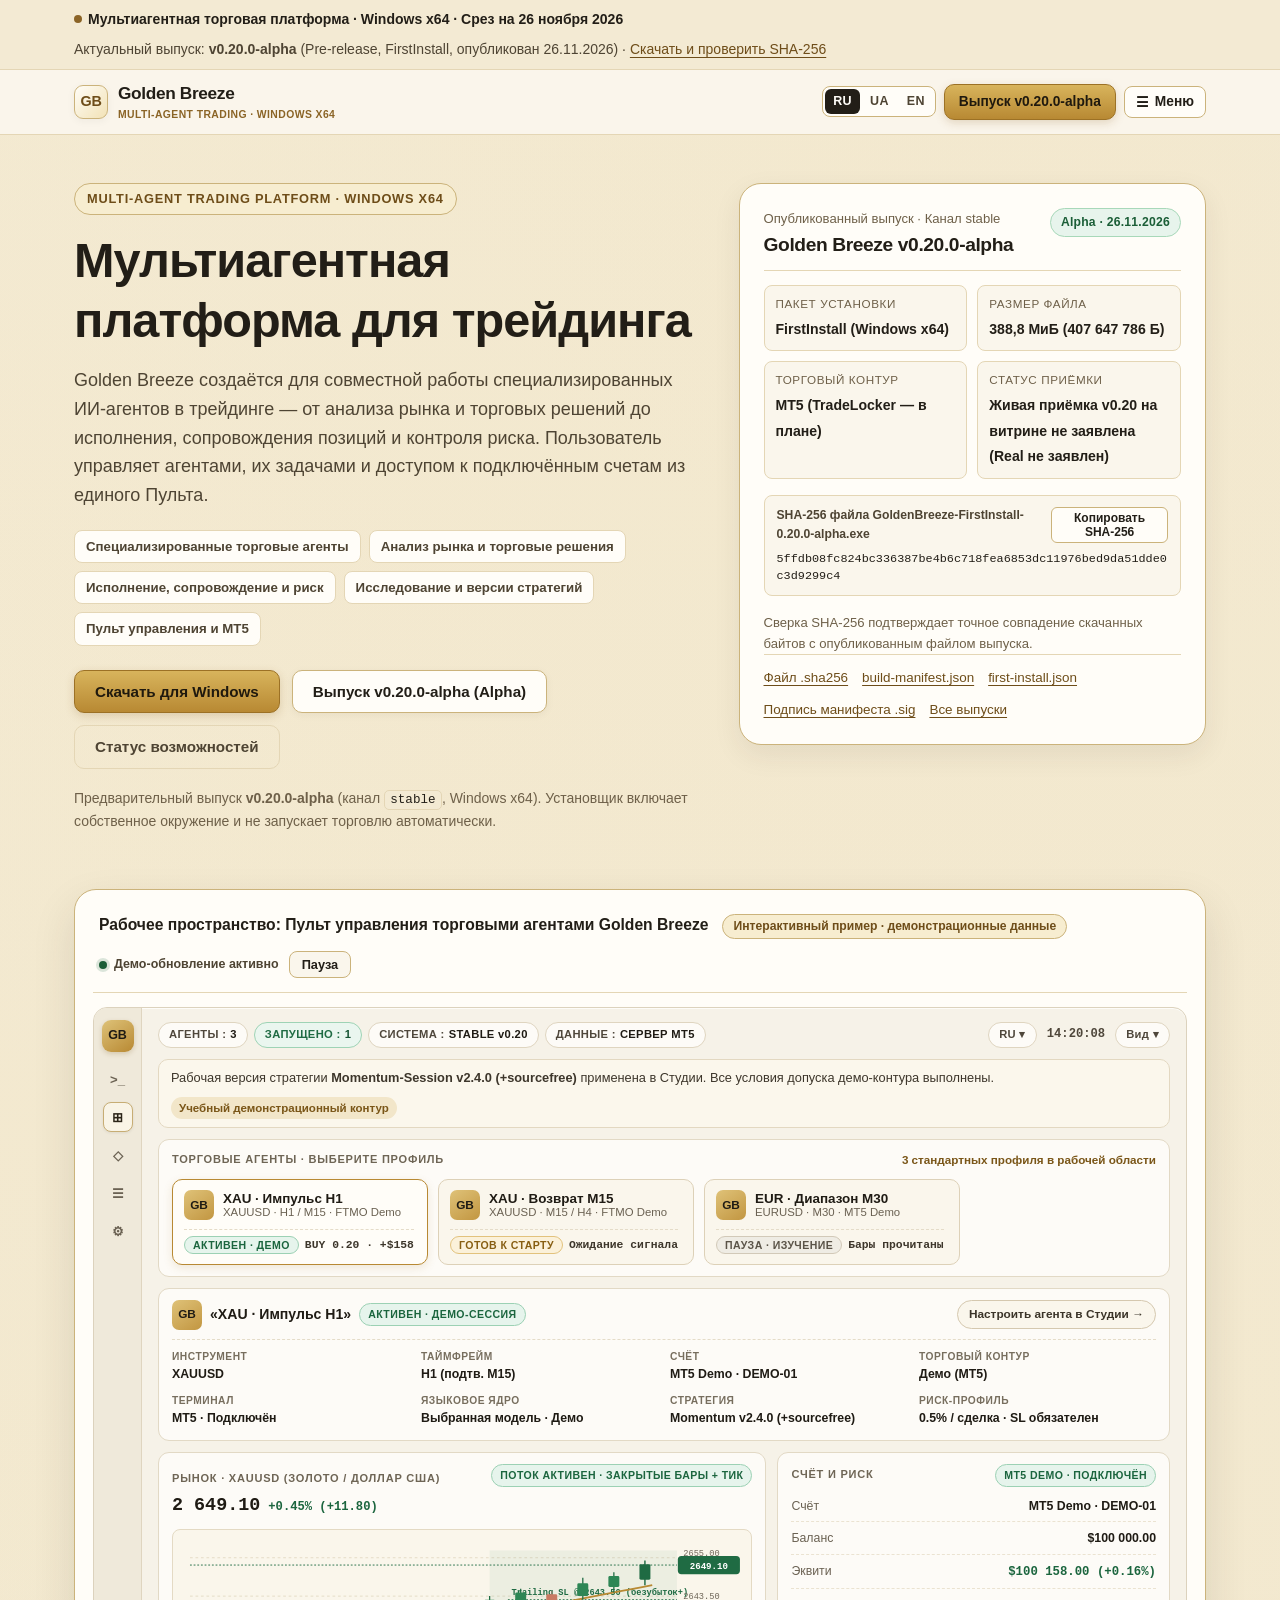
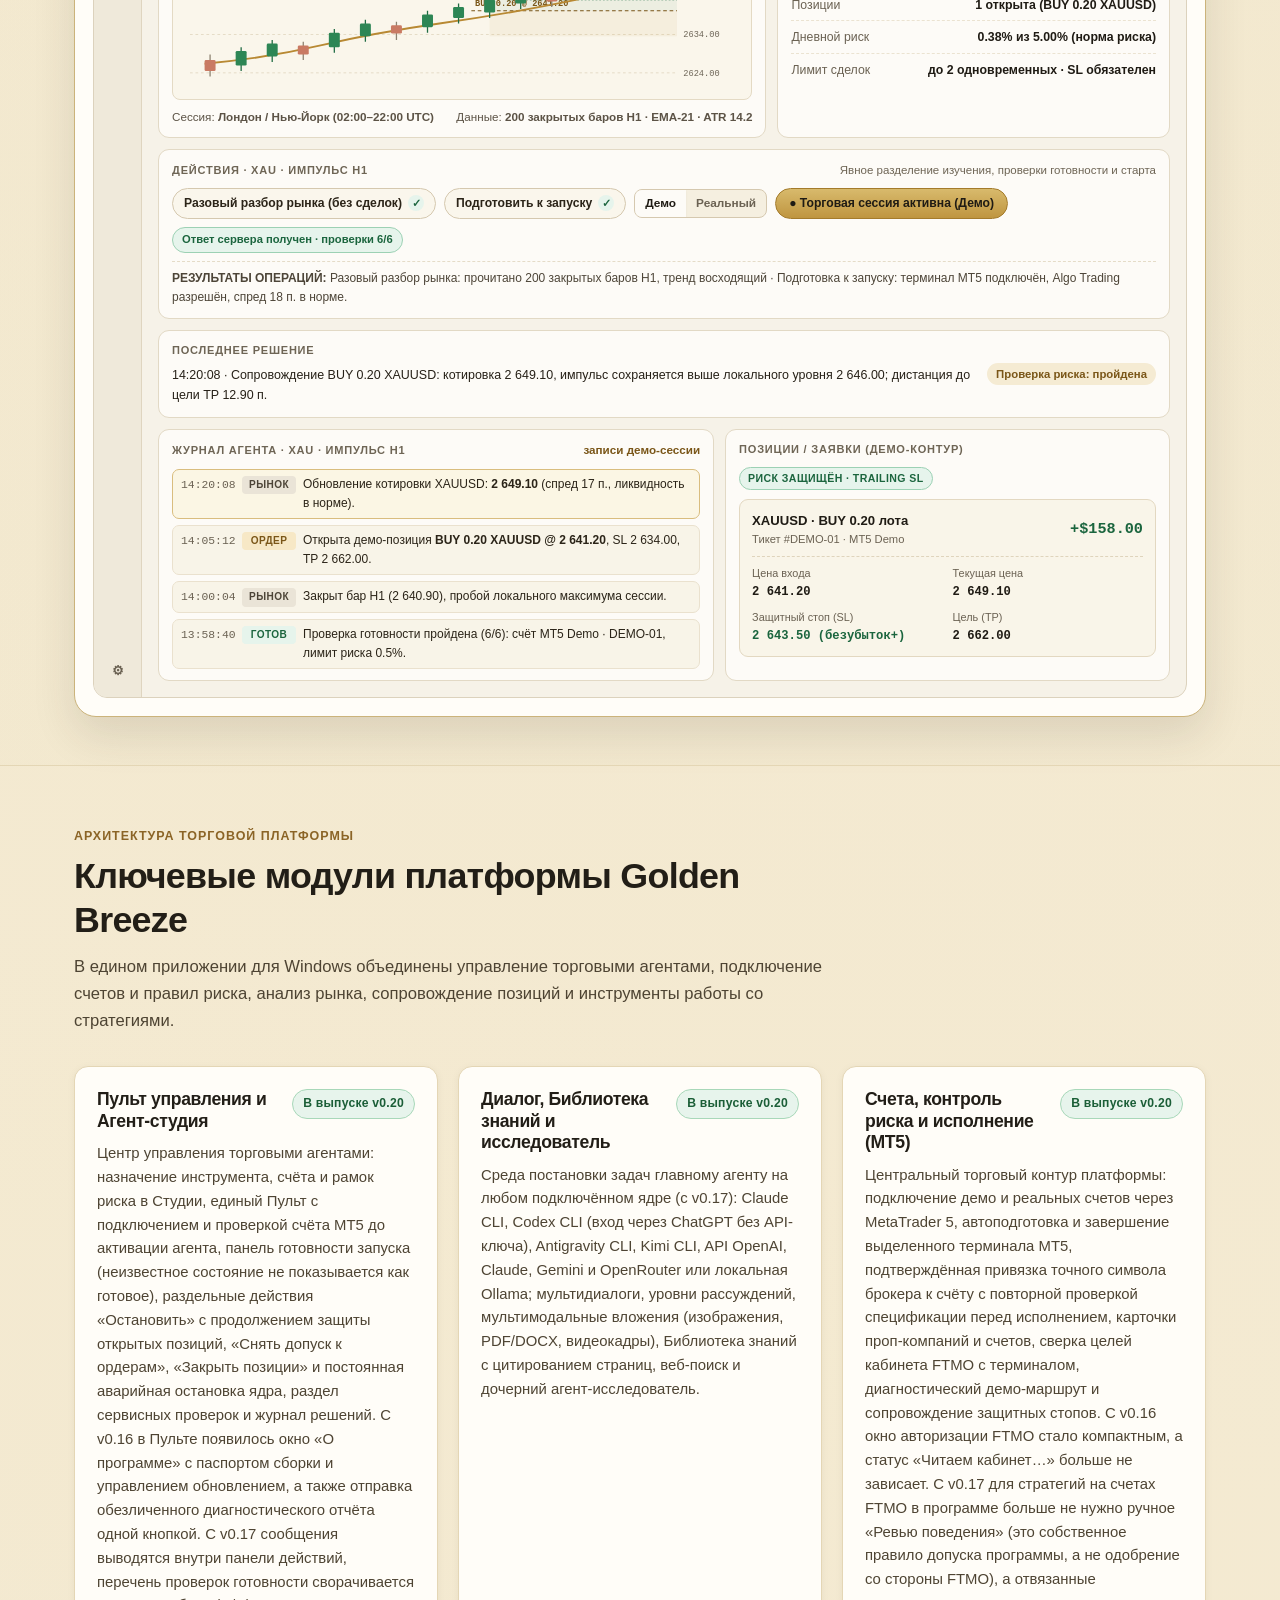
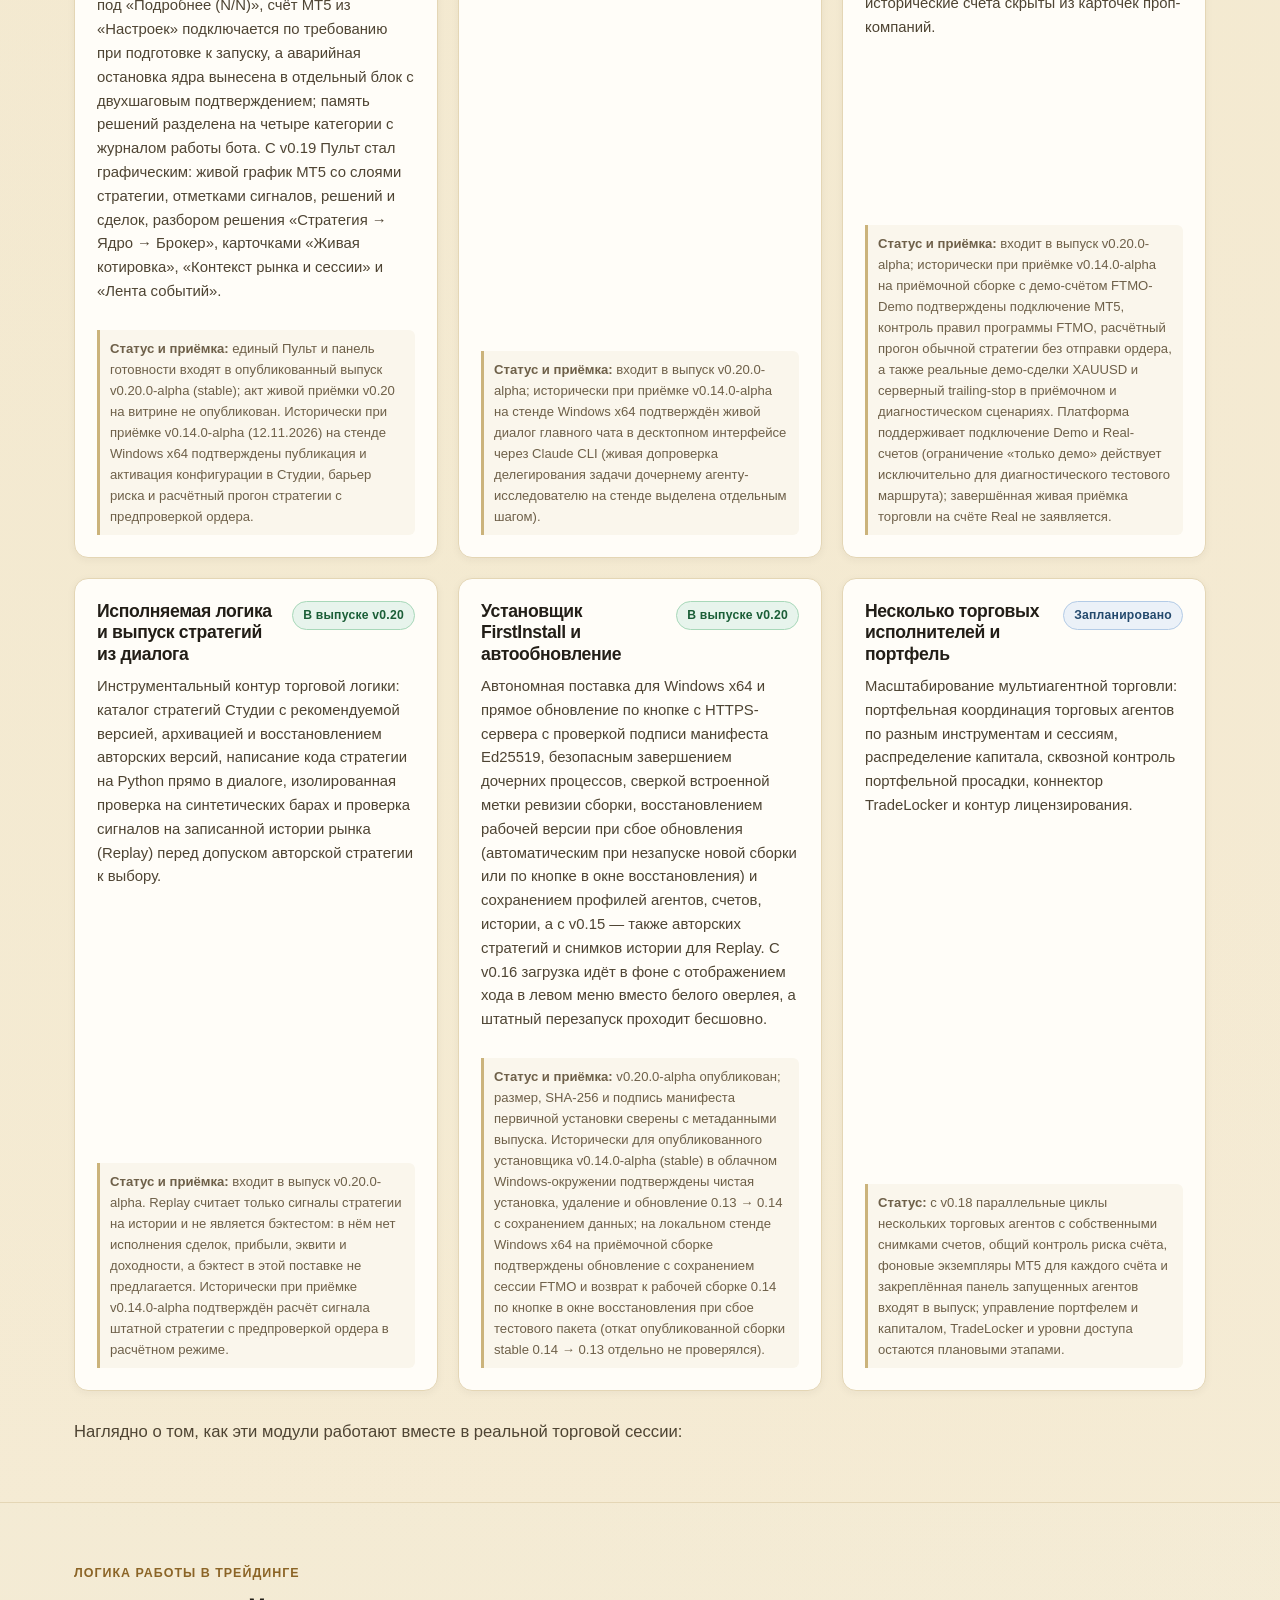
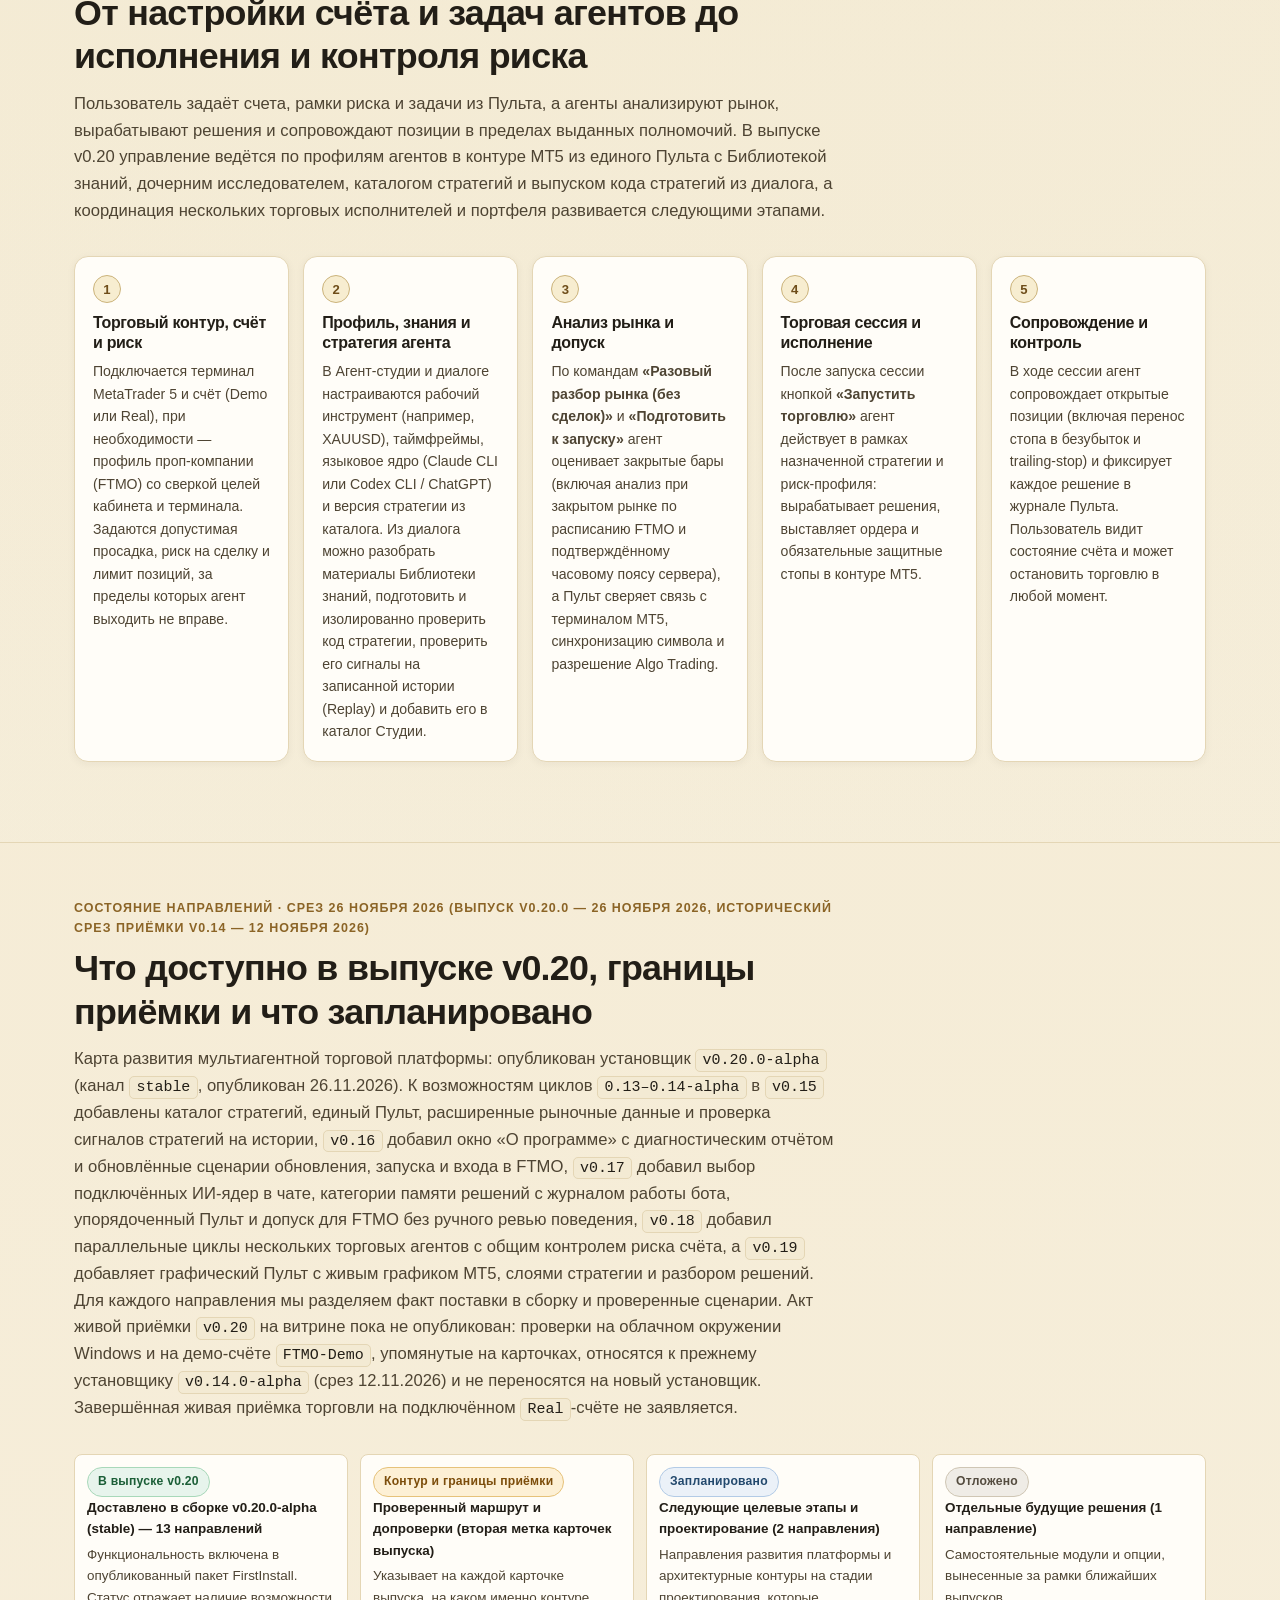
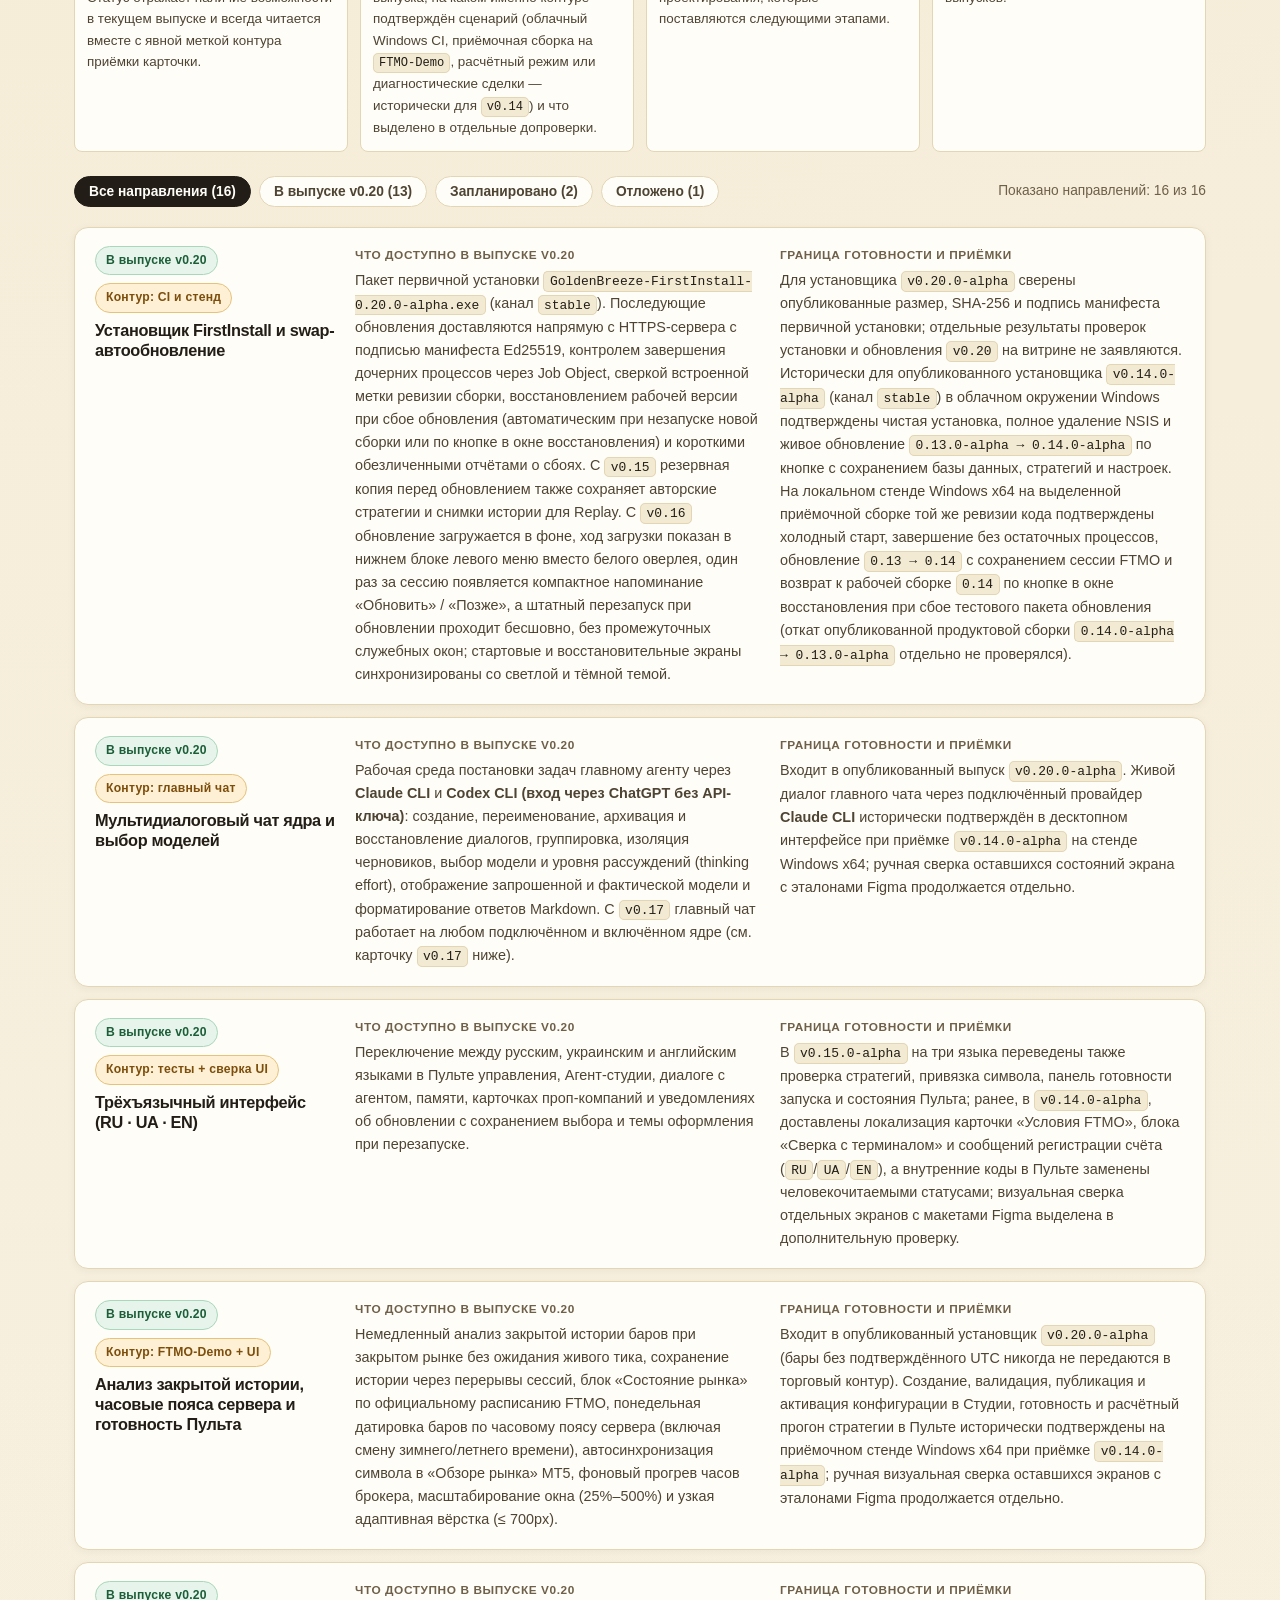
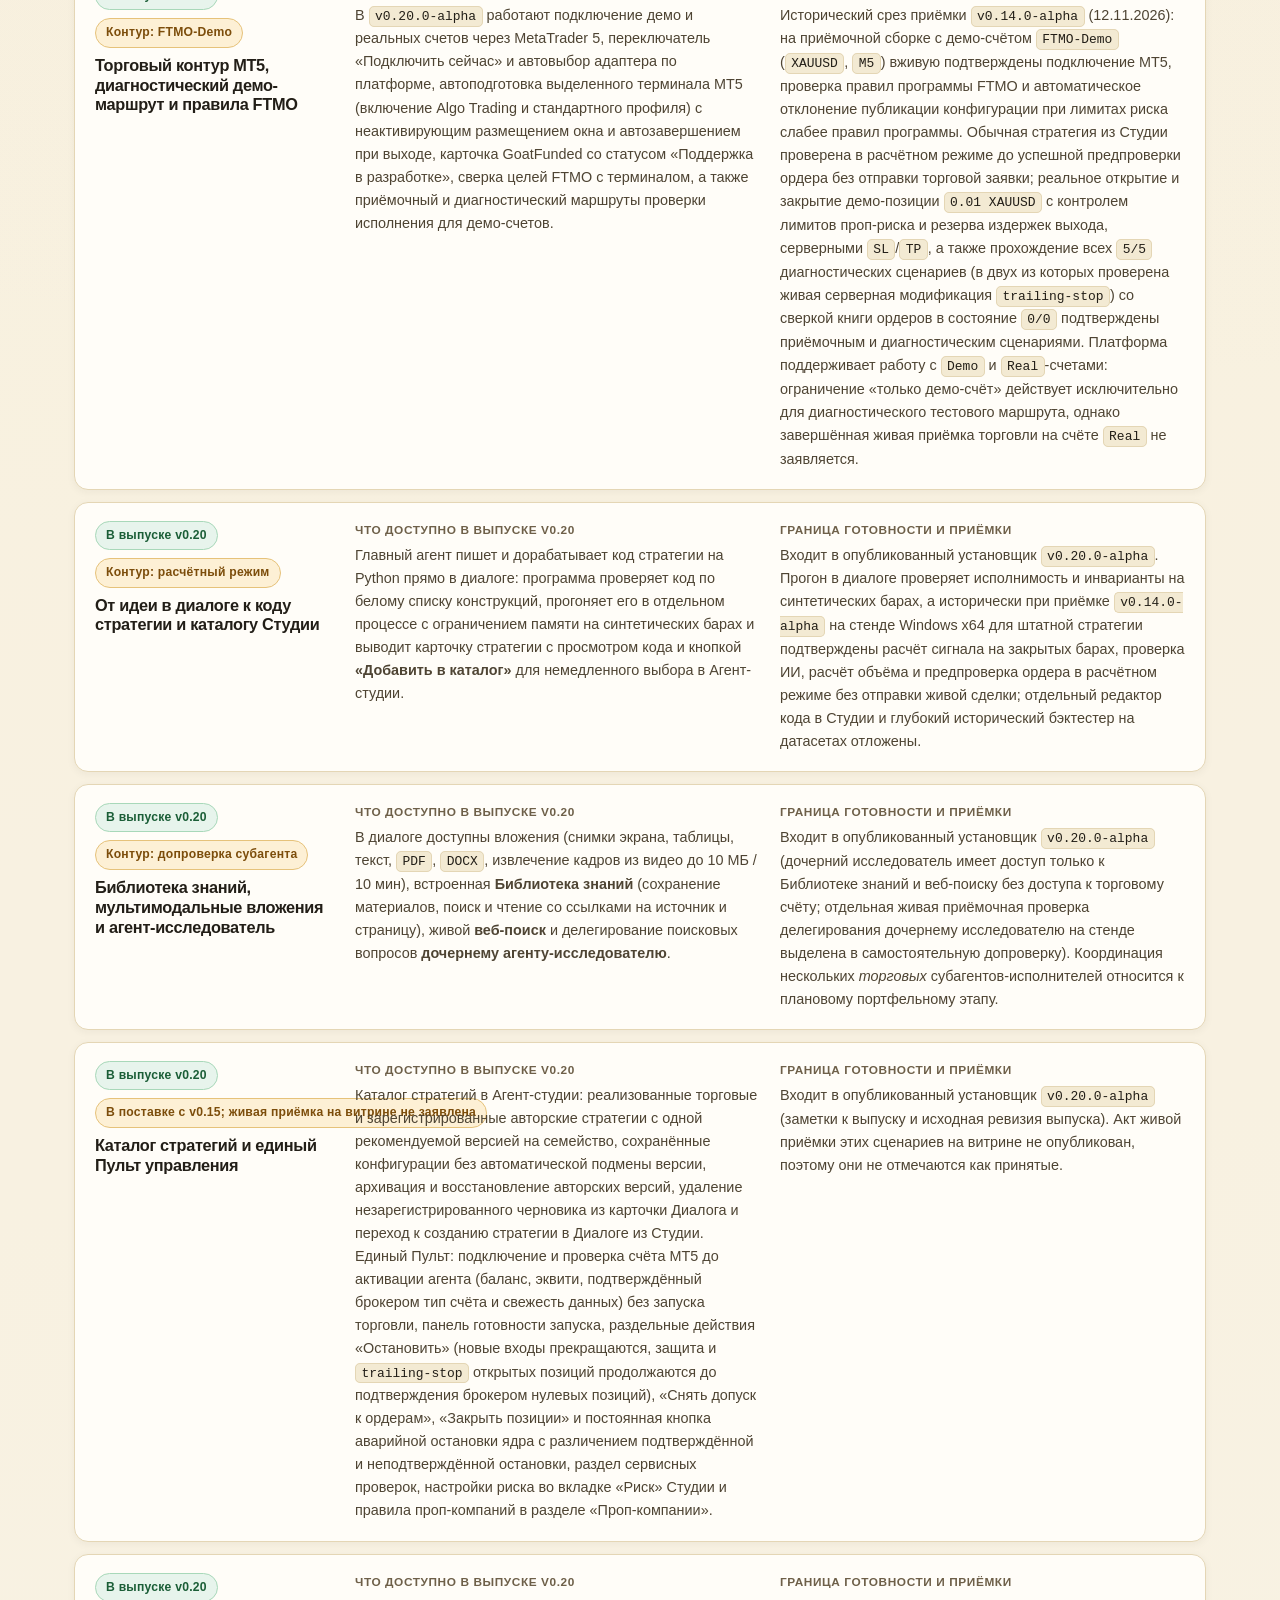
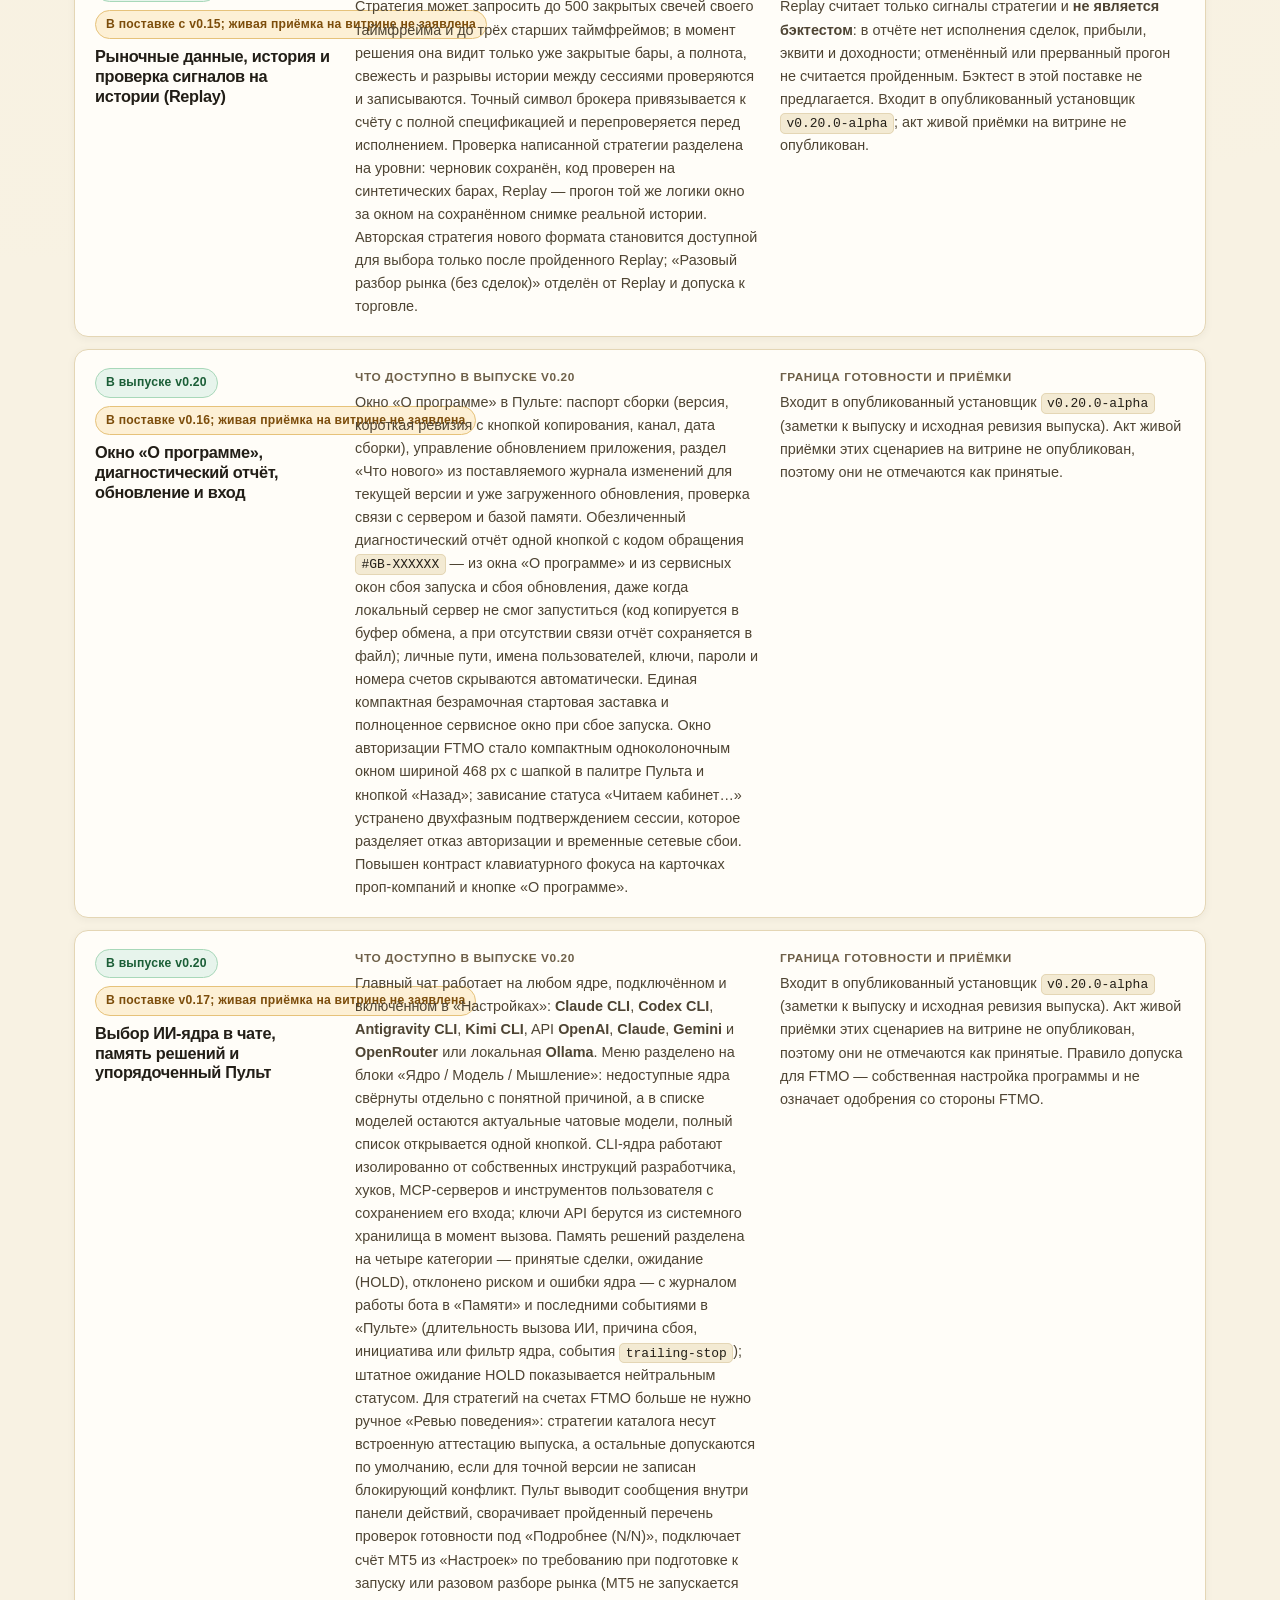
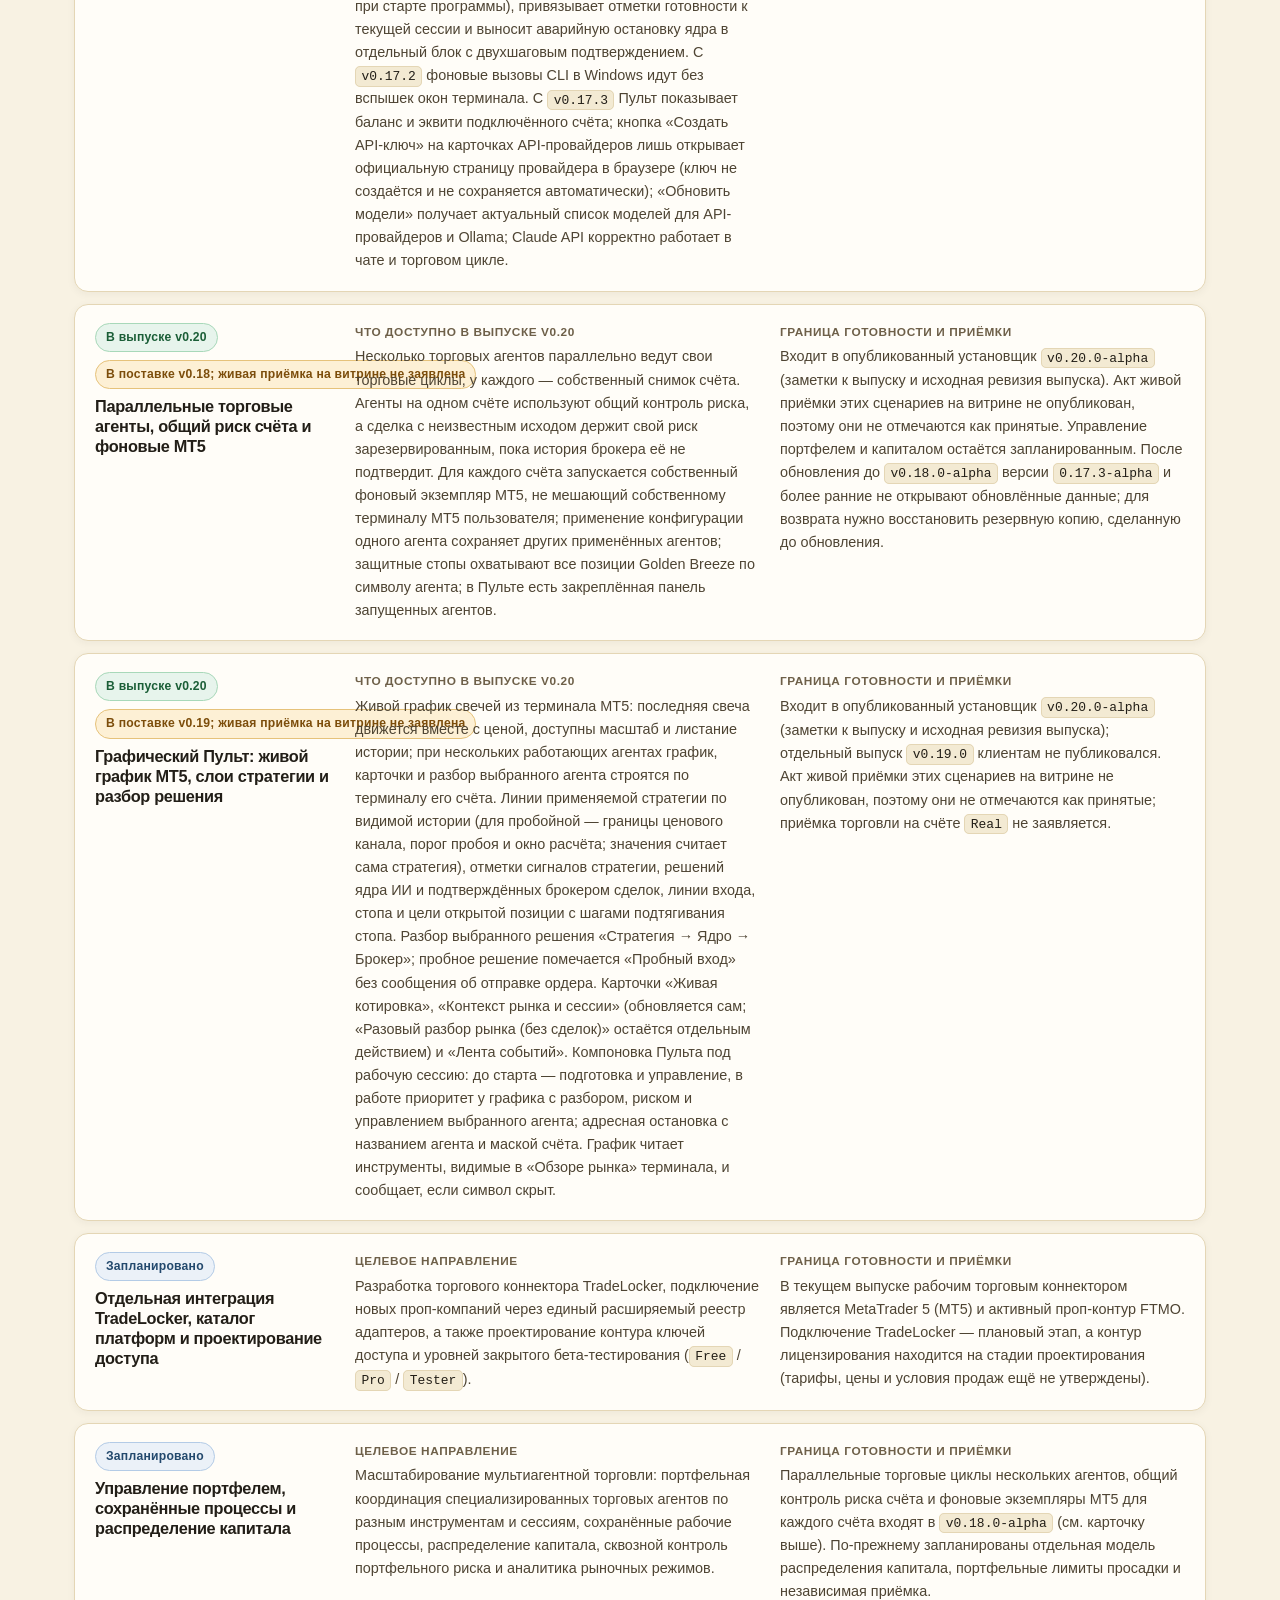
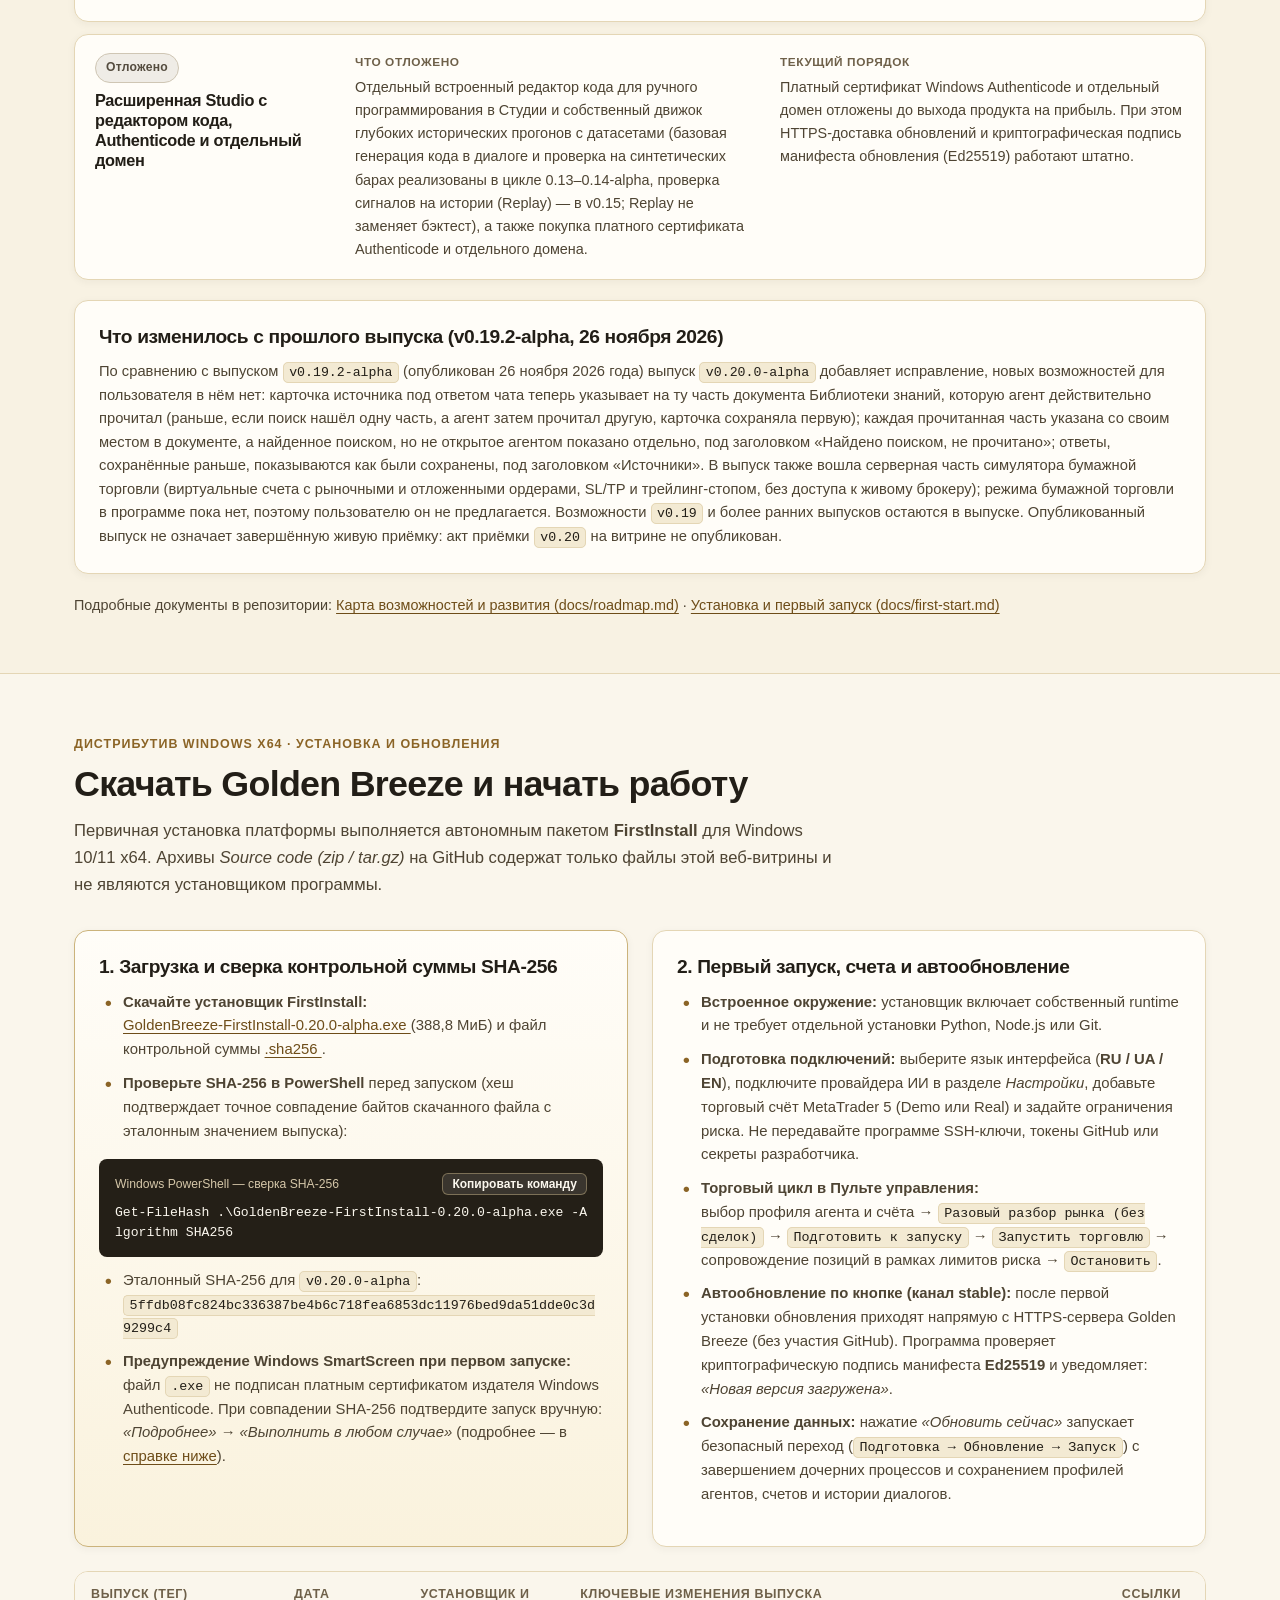
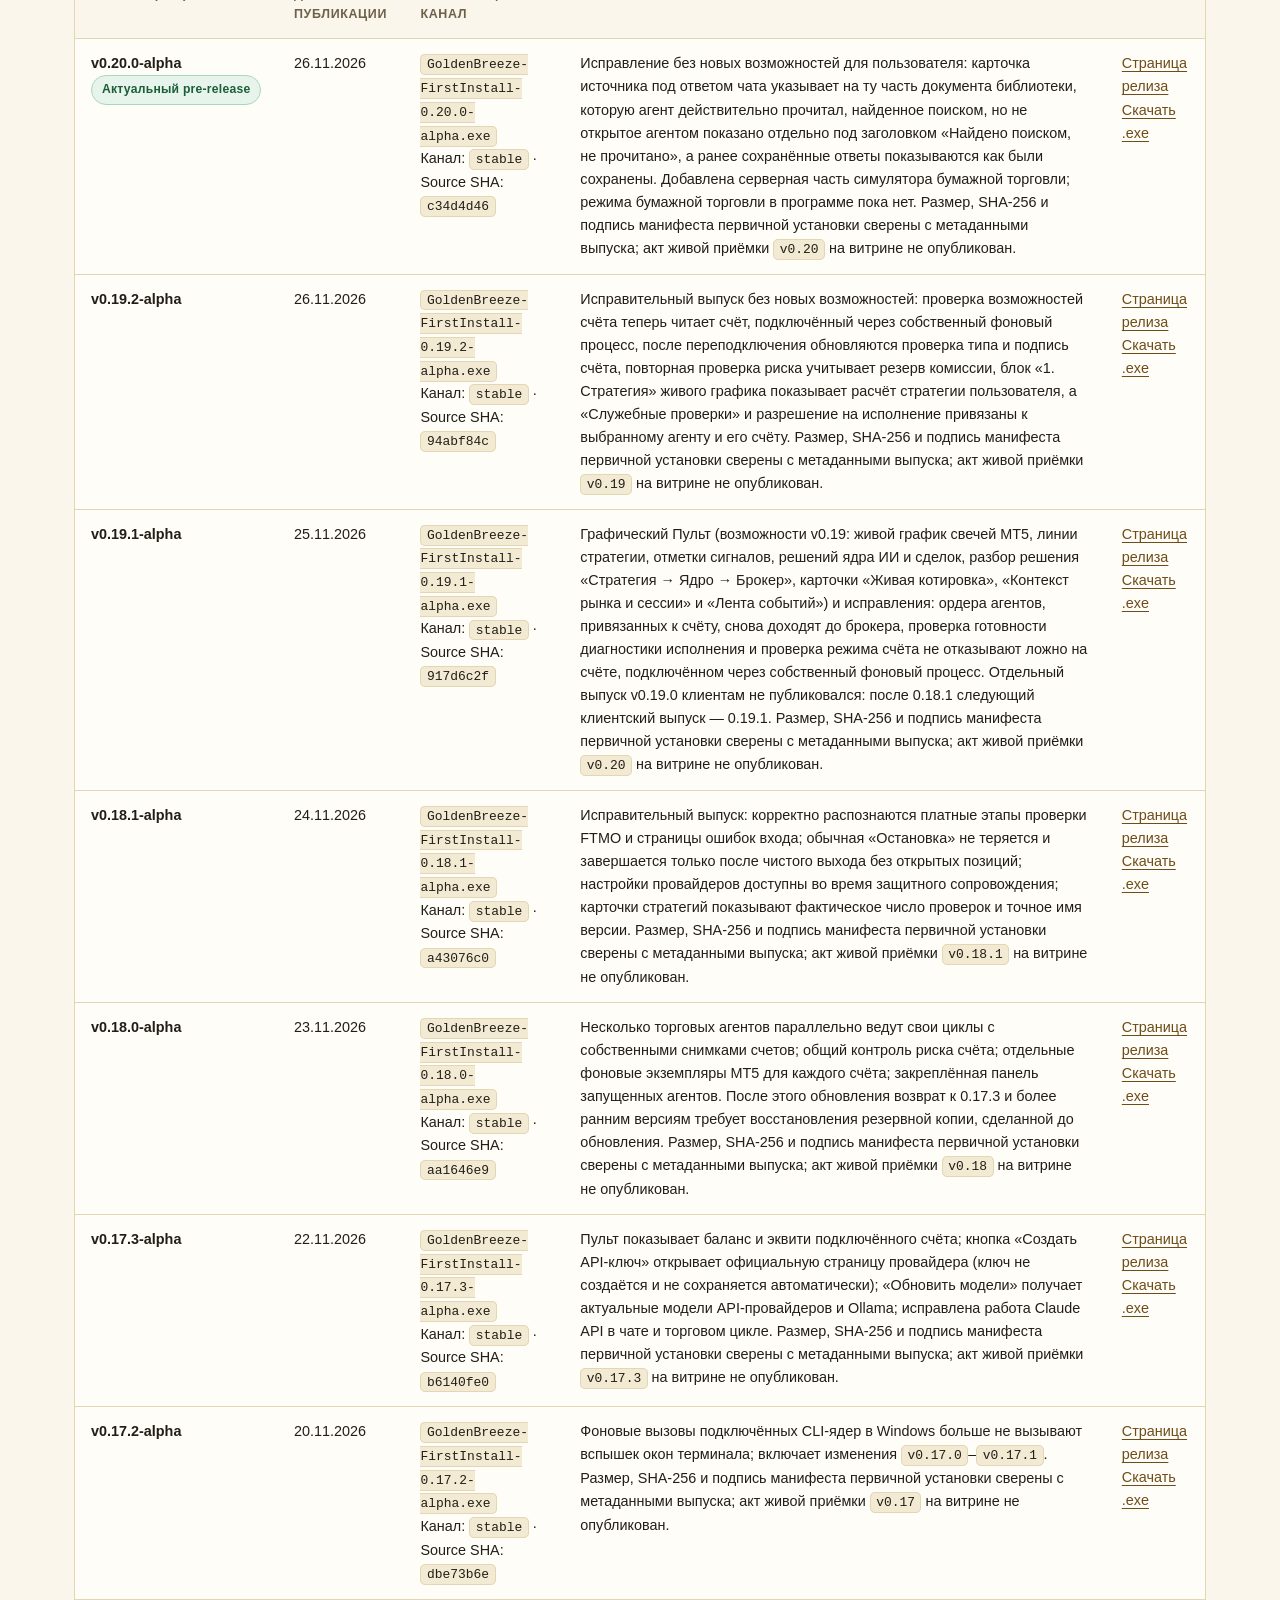
==== commit 1bf4a810: "docs: refresh multilingual showcase for v0.20.0-alpha Six READMEs and the RU/UK/EN pages move to v0." ====
--- a/docs/index.html
+++ b/docs/index.html
@@ -25,7 +25,7 @@
         Мультиагентная торговая платформа · Windows x64 · Срез на 26 ноября 2026
       </span>
       <span>
-        Актуальный выпуск: <strong>v0.19.2-alpha</strong> (Pre-release, FirstInstall, опубликован 26.11.2026) · <a href="#download">Скачать и проверить SHA-256</a>
+        Актуальный выпуск: <strong>v0.20.0-alpha</strong> (Pre-release, FirstInstall, опубликован 26.11.2026) · <a href="#download">Скачать и проверить SHA-256</a>
       </span>
     </div>
   </div>
@@ -84,11 +84,11 @@
 
         <a
           class="btn btn--primary btn--sm header-release-btn"
-          href="https://github.com/nikolaykazakovvs-ux/golden-breeze-releases/releases/tag/v0.19.2-alpha"
-          aria-label="Выпуск v0.19.2-alpha"
+          href="https://github.com/nikolaykazakovvs-ux/golden-breeze-releases/releases/tag/v0.20.0-alpha"
+          aria-label="Выпуск v0.20.0-alpha"
         >
-          <span class="header-release-btn__full">Выпуск v0.19.2-alpha</span>
-          <span class="header-release-btn__short" aria-hidden="true">v0.19-alpha</span>
+          <span class="header-release-btn__full">Выпуск v0.20.0-alpha</span>
+          <span class="header-release-btn__short" aria-hidden="true">v0.20-alpha</span>
         </a>
 
         <button
@@ -130,15 +130,15 @@
           <div class="hero__actions">
             <a
               class="btn btn--primary"
-              href="https://github.com/nikolaykazakovvs-ux/golden-breeze-releases/releases/download/v0.19.2-alpha/GoldenBreeze-FirstInstall-0.19.2-alpha.exe"
+              href="https://github.com/nikolaykazakovvs-ux/golden-breeze-releases/releases/download/v0.20.0-alpha/GoldenBreeze-FirstInstall-0.20.0-alpha.exe"
             >
               Скачать для Windows
             </a>
             <a
               class="btn btn--secondary"
-              href="https://github.com/nikolaykazakovvs-ux/golden-breeze-releases/releases/tag/v0.19.2-alpha"
+              href="https://github.com/nikolaykazakovvs-ux/golden-breeze-releases/releases/tag/v0.20.0-alpha"
             >
-              Выпуск v0.19.2-alpha (Alpha)
+              Выпуск v0.20.0-alpha (Alpha)
             </a>
             <a class="btn btn--ghost" href="#roadmap">
               Статус возможностей
@@ -146,7 +146,7 @@
           </div>
 
           <p class="hero__note">
-            Предварительный выпуск <strong>v0.19.2-alpha</strong> (канал <code>stable</code>, Windows x64). Установщик включает собственное окружение и не запускает торговлю автоматически.
+            Предварительный выпуск <strong>v0.20.0-alpha</strong> (канал <code>stable</code>, Windows x64). Установщик включает собственное окружение и не запускает торговлю автоматически.
           </p>
         </div>
 
@@ -155,7 +155,7 @@
           <div class="release-card__header">
             <div>
               <p class="release-card__meta">Опубликованный выпуск · Канал stable</p>
-              <h2 id="release-card-heading" class="release-card__title">Golden Breeze v0.19.2-alpha</h2>
+              <h2 id="release-card-heading" class="release-card__title">Golden Breeze v0.20.0-alpha</h2>
             </div>
             <span class="badge badge--released">Alpha · 26.11.2026</span>
           </div>
@@ -167,7 +167,7 @@
             </div>
             <div class="spec-box">
               <span class="spec-box__label">Размер файла</span>
-              <span class="spec-box__value">388,7 МиБ (407 597 200 Б)</span>
+              <span class="spec-box__value">388,8 МиБ (407 647 786 Б)</span>
             </div>
             <div class="spec-box">
               <span class="spec-box__label">Торговый контур</span>
@@ -175,18 +175,18 @@
             </div>
             <div class="spec-box">
               <span class="spec-box__label">Статус приёмки</span>
-              <span class="spec-box__value">Живая приёмка v0.19 на витрине не заявлена (Real не заявлен)</span>
+              <span class="spec-box__value">Живая приёмка v0.20 на витрине не заявлена (Real не заявлен)</span>
             </div>
           </div>
 
           <div class="hash-box">
             <div class="hash-box__header">
-              <span class="hash-box__label">SHA-256 файла GoldenBreeze-FirstInstall-0.19.2-alpha.exe</span>
+              <span class="hash-box__label">SHA-256 файла GoldenBreeze-FirstInstall-0.20.0-alpha.exe</span>
               <button class="copy-btn" type="button" data-copy-target="hero-sha256">
                 Копировать SHA-256
               </button>
             </div>
-            <code id="hero-sha256" class="hash-box__code">c7439901a73aadcfdd12bfe8fbc3795fbb77bca75a0f8b89acd75d9ee7603b7c</code>
+            <code id="hero-sha256" class="hash-box__code">5ffdb08fc824bc336387be4b6c718fea6853dc11976bed9da51dde0c3d9299c4</code>
           </div>
 
           <p class="release-card__meta">
@@ -194,10 +194,10 @@
           </p>
 
           <div class="release-card__links">
-            <a href="https://github.com/nikolaykazakovvs-ux/golden-breeze-releases/releases/download/v0.19.2-alpha/GoldenBreeze-FirstInstall-0.19.2-alpha.exe.sha256">Файл .sha256</a>
-            <a href="https://github.com/nikolaykazakovvs-ux/golden-breeze-releases/releases/download/v0.19.2-alpha/build-manifest.json">build-manifest.json</a>
-            <a href="https://github.com/nikolaykazakovvs-ux/golden-breeze-releases/releases/download/v0.19.2-alpha/first-install.json">first-install.json</a>
-            <a href="https://github.com/nikolaykazakovvs-ux/golden-breeze-releases/releases/download/v0.19.2-alpha/first-install.json.sig">Подпись манифеста .sig</a>
+            <a href="https://github.com/nikolaykazakovvs-ux/golden-breeze-releases/releases/download/v0.20.0-alpha/GoldenBreeze-FirstInstall-0.20.0-alpha.exe.sha256">Файл .sha256</a>
+            <a href="https://github.com/nikolaykazakovvs-ux/golden-breeze-releases/releases/download/v0.20.0-alpha/build-manifest.json">build-manifest.json</a>
+            <a href="https://github.com/nikolaykazakovvs-ux/golden-breeze-releases/releases/download/v0.20.0-alpha/first-install.json">first-install.json</a>
+            <a href="https://github.com/nikolaykazakovvs-ux/golden-breeze-releases/releases/download/v0.20.0-alpha/first-install.json.sig">Подпись манифеста .sig</a>
             <a href="https://github.com/nikolaykazakovvs-ux/golden-breeze-releases/releases">Все выпуски</a>
           </div>
         </aside>
@@ -258,7 +258,7 @@
                 <div class="pult-demo__sys-pills">
                   <span class="pult-sys-pill">АГЕНТЫ : <strong>3</strong></span>
                   <span class="pult-sys-pill pult-sys-pill--ok">ЗАПУЩЕНО : <strong id="pult-sys-running">1</strong></span>
-                  <span class="pult-sys-pill">СИСТЕМА : <strong>STABLE v0.19</strong></span>
+                  <span class="pult-sys-pill">СИСТЕМА : <strong>STABLE v0.20</strong></span>
                   <span class="pult-sys-pill">ДАННЫЕ : <strong>СЕРВЕР MT5</strong></span>
                 </div>
                 <div class="pult-demo__sys-right">
@@ -689,14 +689,14 @@
             <div class="feature-card__top">
               <div class="feature-card__header">
                 <h3 class="feature-card__title">Пульт управления и Агент-студия</h3>
-                <span class="badge badge--released">В выпуске v0.19</span>
+                <span class="badge badge--released">В выпуске v0.20</span>
               </div>
               <p class="feature-card__desc">
                 Центр управления торговыми агентами: назначение инструмента, счёта и рамок риска в Студии, единый Пульт с подключением и проверкой счёта MT5 до активации агента, панель готовности запуска (неизвестное состояние не показывается как готовое), раздельные действия «Остановить» с продолжением защиты открытых позиций, «Снять допуск к ордерам», «Закрыть позиции» и постоянная аварийная остановка ядра, раздел сервисных проверок и журнал решений. С v0.16 в Пульте появилось окно «О программе» с паспортом сборки и управлением обновлением, а также отправка обезличенного диагностического отчёта одной кнопкой. С v0.17 сообщения выводятся внутри панели действий, перечень проверок готовности сворачивается под «Подробнее (N/N)», счёт MT5 из «Настроек» подключается по требованию при подготовке к запуску, а аварийная остановка ядра вынесена в отдельный блок с двухшаговым подтверждением; память решений разделена на четыре категории с журналом работы бота. С v0.19 Пульт стал графическим: живой график MT5 со слоями стратегии, отметками сигналов, решений и сделок, разбором решения «Стратегия → Ядро → Брокер», карточками «Живая котировка», «Контекст рынка и сессии» и «Лента событий».
               </p>
             </div>
             <p class="feature-card__boundary">
-              <strong>Статус и приёмка:</strong> единый Пульт и панель готовности входят в опубликованный выпуск v0.19.2-alpha (stable); акт живой приёмки v0.19 на витрине не опубликован. Исторически при приёмке v0.14.0-alpha (12.11.2026) на стенде Windows x64 подтверждены публикация и активация конфигурации в Студии, барьер риска и расчётный прогон стратегии с предпроверкой ордера.
+              <strong>Статус и приёмка:</strong> единый Пульт и панель готовности входят в опубликованный выпуск v0.20.0-alpha (stable); акт живой приёмки v0.20 на витрине не опубликован. Исторически при приёмке v0.14.0-alpha (12.11.2026) на стенде Windows x64 подтверждены публикация и активация конфигурации в Студии, барьер риска и расчётный прогон стратегии с предпроверкой ордера.
             </p>
           </article>
 
@@ -705,14 +705,14 @@
             <div class="feature-card__top">
               <div class="feature-card__header">
                 <h3 class="feature-card__title">Диалог, Библиотека знаний и исследователь</h3>
-                <span class="badge badge--released">В выпуске v0.19</span>
+                <span class="badge badge--released">В выпуске v0.20</span>
               </div>
               <p class="feature-card__desc">
                 Среда постановки задач главному агенту на любом подключённом ядре (с v0.17): Claude CLI, Codex CLI (вход через ChatGPT без API-ключа), Antigravity CLI, Kimi CLI, API OpenAI, Claude, Gemini и OpenRouter или локальная Ollama; мультидиалоги, уровни рассуждений, мультимодальные вложения (изображения, PDF/DOCX, видеокадры), Библиотека знаний с цитированием страниц, веб-поиск и дочерний агент-исследователь.
               </p>
             </div>
             <p class="feature-card__boundary">
-              <strong>Статус и приёмка:</strong> входит в выпуск v0.19.2-alpha; исторически при приёмке v0.14.0-alpha на стенде Windows x64 подтверждён живой диалог главного чата в десктопном интерфейсе через Claude CLI (живая допроверка делегирования задачи дочернему агенту-исследователю на стенде выделена отдельным шагом).
+              <strong>Статус и приёмка:</strong> входит в выпуск v0.20.0-alpha; исторически при приёмке v0.14.0-alpha на стенде Windows x64 подтверждён живой диалог главного чата в десктопном интерфейсе через Claude CLI (живая допроверка делегирования задачи дочернему агенту-исследователю на стенде выделена отдельным шагом).
             </p>
           </article>
 
@@ -721,14 +721,14 @@
             <div class="feature-card__top">
               <div class="feature-card__header">
                 <h3 class="feature-card__title">Счета, контроль риска и исполнение (MT5)</h3>
-                <span class="badge badge--released">В выпуске v0.19</span>
+                <span class="badge badge--released">В выпуске v0.20</span>
               </div>
               <p class="feature-card__desc">
                 Центральный торговый контур платформы: подключение демо и реальных счетов через MetaTrader 5, автоподготовка и завершение выделенного терминала MT5, подтверждённая привязка точного символа брокера к счёту с повторной проверкой спецификации перед исполнением, карточки проп-компаний и счетов, сверка целей кабинета FTMO с терминалом, диагностический демо-маршрут и сопровождение защитных стопов. С v0.16 окно авторизации FTMO стало компактным, а статус «Читаем кабинет…» больше не зависает. С v0.17 для стратегий на счетах FTMO в программе больше не нужно ручное «Ревью поведения» (это собственное правило допуска программы, а не одобрение со стороны FTMO), а отвязанные исторические счета скрыты из карточек проп-компаний.
               </p>
             </div>
             <p class="feature-card__boundary">
-              <strong>Статус и приёмка:</strong> входит в выпуск v0.19.2-alpha; исторически при приёмке v0.14.0-alpha на приёмочной сборке с демо-счётом FTMO-Demo подтверждены подключение MT5, контроль правил программы FTMO, расчётный прогон обычной стратегии без отправки ордера, а также реальные демо-сделки XAUUSD и серверный trailing-stop в приёмочном и диагностическом сценариях. Платформа поддерживает подключение Demo и Real-счетов (ограничение «только демо» действует исключительно для диагностического тестового маршрута); завершённая живая приёмка торговли на счёте Real не заявляется.
+              <strong>Статус и приёмка:</strong> входит в выпуск v0.20.0-alpha; исторически при приёмке v0.14.0-alpha на приёмочной сборке с демо-счётом FTMO-Demo подтверждены подключение MT5, контроль правил программы FTMO, расчётный прогон обычной стратегии без отправки ордера, а также реальные демо-сделки XAUUSD и серверный trailing-stop в приёмочном и диагностическом сценариях. Платформа поддерживает подключение Demo и Real-счетов (ограничение «только демо» действует исключительно для диагностического тестового маршрута); завершённая живая приёмка торговли на счёте Real не заявляется.
             </p>
           </article>
 
@@ -737,14 +737,14 @@
             <div class="feature-card__top">
               <div class="feature-card__header">
                 <h3 class="feature-card__title">Исполняемая логика и выпуск стратегий из диалога</h3>
-                <span class="badge badge--released">В выпуске v0.19</span>
+                <span class="badge badge--released">В выпуске v0.20</span>
               </div>
               <p class="feature-card__desc">
                 Инструментальный контур торговой логики: каталог стратегий Студии с рекомендуемой версией, архивацией и восстановлением авторских версий, написание кода стратегии на Python прямо в диалоге, изолированная проверка на синтетических барах и проверка сигналов на записанной истории рынка (Replay) перед допуском авторской стратегии к выбору.
               </p>
             </div>
             <p class="feature-card__boundary">
-              <strong>Статус и приёмка:</strong> входит в выпуск v0.19.2-alpha. Replay считает только сигналы стратегии на истории и не является бэктестом: в нём нет исполнения сделок, прибыли, эквити и доходности, а бэктест в этой поставке не предлагается. Исторически при приёмке v0.14.0-alpha подтверждён расчёт сигнала штатной стратегии с предпроверкой ордера в расчётном режиме.
+              <strong>Статус и приёмка:</strong> входит в выпуск v0.20.0-alpha. Replay считает только сигналы стратегии на истории и не является бэктестом: в нём нет исполнения сделок, прибыли, эквити и доходности, а бэктест в этой поставке не предлагается. Исторически при приёмке v0.14.0-alpha подтверждён расчёт сигнала штатной стратегии с предпроверкой ордера в расчётном режиме.
             </p>
           </article>
 
@@ -753,14 +753,14 @@
             <div class="feature-card__top">
               <div class="feature-card__header">
                 <h3 class="feature-card__title">Установщик FirstInstall и автообновление</h3>
-                <span class="badge badge--released">В выпуске v0.19</span>
+                <span class="badge badge--released">В выпуске v0.20</span>
               </div>
               <p class="feature-card__desc">
                 Автономная поставка для Windows x64 и прямое обновление по кнопке с HTTPS-сервера с проверкой подписи манифеста Ed25519, безопасным завершением дочерних процессов, сверкой встроенной метки ревизии сборки, восстановлением рабочей версии при сбое обновления (автоматическим при незапуске новой сборки или по кнопке в окне восстановления) и сохранением профилей агентов, счетов, истории, а с v0.15 — также авторских стратегий и снимков истории для Replay. С v0.16 загрузка идёт в фоне с отображением хода в левом меню вместо белого оверлея, а штатный перезапуск проходит бесшовно.
               </p>
             </div>
             <p class="feature-card__boundary">
-              <strong>Статус и приёмка:</strong> v0.19.2-alpha опубликован; размер, SHA-256 и подпись манифеста первичной установки сверены с метаданными выпуска. Исторически для опубликованного установщика v0.14.0-alpha (stable) в облачном Windows-окружении подтверждены чистая установка, удаление и обновление 0.13 → 0.14 с сохранением данных; на локальном стенде Windows x64 на приёмочной сборке подтверждены обновление с сохранением сессии FTMO и возврат к рабочей сборке 0.14 по кнопке в окне восстановления при сбое тестового пакета (откат опубликованной сборки stable 0.14 → 0.13 отдельно не проверялся).
+              <strong>Статус и приёмка:</strong> v0.20.0-alpha опубликован; размер, SHA-256 и подпись манифеста первичной установки сверены с метаданными выпуска. Исторически для опубликованного установщика v0.14.0-alpha (stable) в облачном Windows-окружении подтверждены чистая установка, удаление и обновление 0.13 → 0.14 с сохранением данных; на локальном стенде Windows x64 на приёмочной сборке подтверждены обновление с сохранением сессии FTMO и возврат к рабочей сборке 0.14 по кнопке в окне восстановления при сбое тестового пакета (откат опубликованной сборки stable 0.14 → 0.13 отдельно не проверялся).
             </p>
           </article>
 
@@ -796,7 +796,7 @@
             От настройки счёта и задач агентов до исполнения и контроля риска
           </h2>
           <p class="section__subtitle">
-            Пользователь задаёт счета, рамки риска и задачи из Пульта, а агенты анализируют рынок, вырабатывают решения и сопровождают позиции в пределах выданных полномочий. В выпуске v0.19 управление ведётся по профилям агентов в контуре MT5 из единого Пульта с Библиотекой знаний, дочерним исследователем, каталогом стратегий и выпуском кода стратегий из диалога, а координация нескольких торговых исполнителей и портфеля развивается следующими этапами.
+            Пользователь задаёт счета, рамки риска и задачи из Пульта, а агенты анализируют рынок, вырабатывают решения и сопровождают позиции в пределах выданных полномочий. В выпуске v0.20 управление ведётся по профилям агентов в контуре MT5 из единого Пульта с Библиотекой знаний, дочерним исследователем, каталогом стратегий и выпуском кода стратегий из диалога, а координация нескольких торговых исполнителей и портфеля развивается следующими этапами.
           </p>
         </div>
 
@@ -848,20 +848,20 @@
     <section id="roadmap" class="section section--alt" aria-labelledby="roadmap-title">
       <div class="container">
         <div class="section__header">
-          <span class="section__eyebrow">Состояние направлений · срез 26 ноября 2026 (выпуск v0.19.2 — 26 ноября 2026, исторический срез приёмки v0.14 — 12 ноября 2026)</span>
+          <span class="section__eyebrow">Состояние направлений · срез 26 ноября 2026 (выпуск v0.20.0 — 26 ноября 2026, исторический срез приёмки v0.14 — 12 ноября 2026)</span>
           <h2 id="roadmap-title" class="section__title">
-            Что доступно в выпуске v0.19, границы приёмки и что запланировано
+            Что доступно в выпуске v0.20, границы приёмки и что запланировано
           </h2>
           <p class="section__subtitle">
-            Карта развития мультиагентной торговой платформы: опубликован установщик <code>v0.19.2-alpha</code> (канал <code>stable</code>, опубликован 26.11.2026). К возможностям циклов <code>0.13–0.14-alpha</code> в <code>v0.15</code> добавлены каталог стратегий, единый Пульт, расширенные рыночные данные и проверка сигналов стратегий на истории, <code>v0.16</code> добавил окно «О программе» с диагностическим отчётом и обновлённые сценарии обновления, запуска и входа в FTMO, <code>v0.17</code> добавил выбор подключённых ИИ-ядер в чате, категории памяти решений с журналом работы бота, упорядоченный Пульт и допуск для FTMO без ручного ревью поведения, <code>v0.18</code> добавил параллельные циклы нескольких торговых агентов с общим контролем риска счёта, а <code>v0.19</code> добавляет графический Пульт с живым графиком MT5, слоями стратегии и разбором решений. Для каждого направления мы разделяем факт поставки в сборку и проверенные сценарии. Акт живой приёмки <code>v0.19</code> на витрине пока не опубликован: проверки на облачном окружении Windows и на демо-счёте <code>FTMO-Demo</code>, упомянутые на карточках, относятся к прежнему установщику <code>v0.14.0-alpha</code> (срез 12.11.2026) и не переносятся на новый установщик. Завершённая живая приёмка торговли на подключённом <code>Real</code>-счёте не заявляется.
+            Карта развития мультиагентной торговой платформы: опубликован установщик <code>v0.20.0-alpha</code> (канал <code>stable</code>, опубликован 26.11.2026). К возможностям циклов <code>0.13–0.14-alpha</code> в <code>v0.15</code> добавлены каталог стратегий, единый Пульт, расширенные рыночные данные и проверка сигналов стратегий на истории, <code>v0.16</code> добавил окно «О программе» с диагностическим отчётом и обновлённые сценарии обновления, запуска и входа в FTMO, <code>v0.17</code> добавил выбор подключённых ИИ-ядер в чате, категории памяти решений с журналом работы бота, упорядоченный Пульт и допуск для FTMO без ручного ревью поведения, <code>v0.18</code> добавил параллельные циклы нескольких торговых агентов с общим контролем риска счёта, а <code>v0.19</code> добавляет графический Пульт с живым графиком MT5, слоями стратегии и разбором решений. Для каждого направления мы разделяем факт поставки в сборку и проверенные сценарии. Акт живой приёмки <code>v0.20</code> на витрине пока не опубликован: проверки на облачном окружении Windows и на демо-счёте <code>FTMO-Demo</code>, упомянутые на карточках, относятся к прежнему установщику <code>v0.14.0-alpha</code> (срез 12.11.2026) и не переносятся на новый установщик. Завершённая живая приёмка торговли на подключённом <code>Real</code>-счёте не заявляется.
           </p>
         </div>
 
         <!-- Пояснение статусов -->
         <div class="status-legend" aria-label="Пояснение статусов готовности">
           <div class="legend-item">
-            <span class="badge badge--released">В выпуске v0.19</span>
-            <strong>Доставлено в сборке v0.19.2-alpha (stable) — 13 направлений</strong>
+            <span class="badge badge--released">В выпуске v0.20</span>
+            <strong>Доставлено в сборке v0.20.0-alpha (stable) — 13 направлений</strong>
             Функциональность включена в опубликованный пакет FirstInstall. Статус отражает наличие возможности в текущем выпуске и всегда читается вместе с явной меткой контура приёмки карточки.
           </div>
           <div class="legend-item">
@@ -885,7 +885,7 @@
         <div class="filter-bar">
           <div class="filter-buttons" role="group" aria-label="Фильтр направлений по статусу">
             <button class="filter-btn" type="button" data-filter="all" aria-pressed="true">Все направления (16)</button>
-            <button class="filter-btn" type="button" data-filter="released" aria-pressed="false">В выпуске v0.19 (13)</button>
+            <button class="filter-btn" type="button" data-filter="released" aria-pressed="false">В выпуске v0.20 (13)</button>
             <button class="filter-btn" type="button" data-filter="planned" aria-pressed="false">Запланировано (2)</button>
             <button class="filter-btn" type="button" data-filter="deferred" aria-pressed="false">Отложено (1)</button>
           </div>
@@ -897,20 +897,20 @@
           <!-- 1 -->
           <article class="matrix-item" data-status="released">
             <div class="matrix-item__head">
-              <span class="badge badge--released">В выпуске v0.19</span>
+              <span class="badge badge--released">В выпуске v0.20</span>
               <span class="badge badge--inprogress">Контур: CI и стенд</span>
               <h3 class="matrix-item__title">Установщик FirstInstall и swap-автообновление</h3>
             </div>
             <div>
-              <span class="matrix-item__col-label">Что доступно в выпуске v0.19</span>
-              <p class="matrix-item__text">
-                Пакет первичной установки <code>GoldenBreeze-FirstInstall-0.19.2-alpha.exe</code> (канал <code>stable</code>). Последующие обновления доставляются напрямую с HTTPS-сервера с подписью манифеста Ed25519, контролем завершения дочерних процессов через Job Object, сверкой встроенной метки ревизии сборки, восстановлением рабочей версии при сбое обновления (автоматическим при незапуске новой сборки или по кнопке в окне восстановления) и короткими обезличенными отчётами о сбоях. С <code>v0.15</code> резервная копия перед обновлением также сохраняет авторские стратегии и снимки истории для Replay. С <code>v0.16</code> обновление загружается в фоне, ход загрузки показан в нижнем блоке левого меню вместо белого оверлея, один раз за сессию появляется компактное напоминание «Обновить» / «Позже», а штатный перезапуск при обновлении проходит бесшовно, без промежуточных служебных окон; стартовые и восстановительные экраны синхронизированы со светлой и тёмной темой.
+              <span class="matrix-item__col-label">Что доступно в выпуске v0.20</span>
+              <p class="matrix-item__text">
+                Пакет первичной установки <code>GoldenBreeze-FirstInstall-0.20.0-alpha.exe</code> (канал <code>stable</code>). Последующие обновления доставляются напрямую с HTTPS-сервера с подписью манифеста Ed25519, контролем завершения дочерних процессов через Job Object, сверкой встроенной метки ревизии сборки, восстановлением рабочей версии при сбое обновления (автоматическим при незапуске новой сборки или по кнопке в окне восстановления) и короткими обезличенными отчётами о сбоях. С <code>v0.15</code> резервная копия перед обновлением также сохраняет авторские стратегии и снимки истории для Replay. С <code>v0.16</code> обновление загружается в фоне, ход загрузки показан в нижнем блоке левого меню вместо белого оверлея, один раз за сессию появляется компактное напоминание «Обновить» / «Позже», а штатный перезапуск при обновлении проходит бесшовно, без промежуточных служебных окон; стартовые и восстановительные экраны синхронизированы со светлой и тёмной темой.
               </p>
             </div>
             <div>
               <span class="matrix-item__col-label">Граница готовности и приёмки</span>
               <p class="matrix-item__text">
-                Для установщика <code>v0.19.2-alpha</code> сверены опубликованные размер, SHA-256 и подпись манифеста первичной установки; отдельные результаты проверок установки и обновления <code>v0.19</code> на витрине не заявляются. Исторически для опубликованного установщика <code>v0.14.0-alpha</code> (канал <code>stable</code>) в облачном окружении Windows подтверждены чистая установка, полное удаление NSIS и живое обновление <code>0.13.0-alpha → 0.14.0-alpha</code> по кнопке с сохранением базы данных, стратегий и настроек. На локальном стенде Windows x64 на выделенной приёмочной сборке той же ревизии кода подтверждены холодный старт, завершение без остаточных процессов, обновление <code>0.13 → 0.14</code> с сохранением сессии FTMO и возврат к рабочей сборке <code>0.14</code> по кнопке в окне восстановления при сбое тестового пакета обновления (откат опубликованной продуктовой сборки <code>0.14.0-alpha → 0.13.0-alpha</code> отдельно не проверялся).
+                Для установщика <code>v0.20.0-alpha</code> сверены опубликованные размер, SHA-256 и подпись манифеста первичной установки; отдельные результаты проверок установки и обновления <code>v0.20</code> на витрине не заявляются. Исторически для опубликованного установщика <code>v0.14.0-alpha</code> (канал <code>stable</code>) в облачном окружении Windows подтверждены чистая установка, полное удаление NSIS и живое обновление <code>0.13.0-alpha → 0.14.0-alpha</code> по кнопке с сохранением базы данных, стратегий и настроек. На локальном стенде Windows x64 на выделенной приёмочной сборке той же ревизии кода подтверждены холодный старт, завершение без остаточных процессов, обновление <code>0.13 → 0.14</code> с сохранением сессии FTMO и возврат к рабочей сборке <code>0.14</code> по кнопке в окне восстановления при сбое тестового пакета обновления (откат опубликованной продуктовой сборки <code>0.14.0-alpha → 0.13.0-alpha</code> отдельно не проверялся).
               </p>
             </div>
           </article>
@@ -918,12 +918,12 @@
           <!-- 2 -->
           <article class="matrix-item" data-status="released">
             <div class="matrix-item__head">
-              <span class="badge badge--released">В выпуске v0.19</span>
+              <span class="badge badge--released">В выпуске v0.20</span>
               <span class="badge badge--inprogress">Контур: главный чат</span>
               <h3 class="matrix-item__title">Мультидиалоговый чат ядра и выбор моделей</h3>
             </div>
             <div>
-              <span class="matrix-item__col-label">Что доступно в выпуске v0.19</span>
+              <span class="matrix-item__col-label">Что доступно в выпуске v0.20</span>
               <p class="matrix-item__text">
                 Рабочая среда постановки задач главному агенту через <strong>Claude CLI</strong> и <strong>Codex CLI (вход через ChatGPT без API-ключа)</strong>: создание, переименование, архивация и восстановление диалогов, группировка, изоляция черновиков, выбор модели и уровня рассуждений (thinking effort), отображение запрошенной и фактической модели и форматирование ответов Markdown. С <code>v0.17</code> главный чат работает на любом подключённом и включённом ядре (см. карточку <code>v0.17</code> ниже).
               </p>
@@ -931,7 +931,7 @@
             <div>
               <span class="matrix-item__col-label">Граница готовности и приёмки</span>
               <p class="matrix-item__text">
-                Входит в опубликованный выпуск <code>v0.19.2-alpha</code>. Живой диалог главного чата через подключённый провайдер <strong>Claude CLI</strong> исторически подтверждён в десктопном интерфейсе при приёмке <code>v0.14.0-alpha</code> на стенде Windows x64; ручная сверка оставшихся состояний экрана с эталонами Figma продолжается отдельно.
+                Входит в опубликованный выпуск <code>v0.20.0-alpha</code>. Живой диалог главного чата через подключённый провайдер <strong>Claude CLI</strong> исторически подтверждён в десктопном интерфейсе при приёмке <code>v0.14.0-alpha</code> на стенде Windows x64; ручная сверка оставшихся состояний экрана с эталонами Figma продолжается отдельно.
               </p>
             </div>
           </article>
@@ -939,12 +939,12 @@
           <!-- 3 -->
           <article class="matrix-item" data-status="released">
             <div class="matrix-item__head">
-              <span class="badge badge--released">В выпуске v0.19</span>
+              <span class="badge badge--released">В выпуске v0.20</span>
               <span class="badge badge--inprogress">Контур: тесты + сверка UI</span>
               <h3 class="matrix-item__title">Трёхъязычный интерфейс (RU · UA · EN)</h3>
             </div>
             <div>
-              <span class="matrix-item__col-label">Что доступно в выпуске v0.19</span>
+              <span class="matrix-item__col-label">Что доступно в выпуске v0.20</span>
               <p class="matrix-item__text">
                 Переключение между русским, украинским и английским языками в Пульте управления, Агент-студии, диалоге с агентом, памяти, карточках проп-компаний и уведомлениях об обновлении с сохранением выбора и темы оформления при перезапуске.
               </p>
@@ -960,12 +960,12 @@
           <!-- 4 -->
           <article class="matrix-item" data-status="released">
             <div class="matrix-item__head">
-              <span class="badge badge--released">В выпуске v0.19</span>
+              <span class="badge badge--released">В выпуске v0.20</span>
               <span class="badge badge--inprogress">Контур: FTMO-Demo + UI</span>
               <h3 class="matrix-item__title">Анализ закрытой истории, часовые пояса сервера и готовность Пульта</h3>
             </div>
             <div>
-              <span class="matrix-item__col-label">Что доступно в выпуске v0.19</span>
+              <span class="matrix-item__col-label">Что доступно в выпуске v0.20</span>
               <p class="matrix-item__text">
                 Немедленный анализ закрытой истории баров при закрытом рынке без ожидания живого тика, сохранение истории через перерывы сессий, блок «Состояние рынка» по официальному расписанию FTMO, понедельная датировка баров по часовому поясу сервера (включая смену зимнего/летнего времени), автосинхронизация символа в «Обзоре рынка» MT5, фоновый прогрев часов брокера, масштабирование окна (25%–500%) и узкая адаптивная вёрстка (≤ 700px).
               </p>
@@ -973,7 +973,7 @@
             <div>
               <span class="matrix-item__col-label">Граница готовности и приёмки</span>
               <p class="matrix-item__text">
-                Входит в опубликованный установщик <code>v0.19.2-alpha</code> (бары без подтверждённого UTC никогда не передаются в торговый контур). Создание, валидация, публикация и активация конфигурации в Студии, готовность и расчётный прогон стратегии в Пульте исторически подтверждены на приёмочном стенде Windows x64 при приёмке <code>v0.14.0-alpha</code>; ручная визуальная сверка оставшихся экранов с эталонами Figma продолжается отдельно.
+                Входит в опубликованный установщик <code>v0.20.0-alpha</code> (бары без подтверждённого UTC никогда не передаются в торговый контур). Создание, валидация, публикация и активация конфигурации в Студии, готовность и расчётный прогон стратегии в Пульте исторически подтверждены на приёмочном стенде Windows x64 при приёмке <code>v0.14.0-alpha</code>; ручная визуальная сверка оставшихся экранов с эталонами Figma продолжается отдельно.
               </p>
             </div>
           </article>
@@ -981,14 +981,14 @@
           <!-- 5 -->
           <article class="matrix-item" data-status="released">
             <div class="matrix-item__head">
-              <span class="badge badge--released">В выпуске v0.19</span>
+              <span class="badge badge--released">В выпуске v0.20</span>
               <span class="badge badge--inprogress">Контур: FTMO-Demo</span>
               <h3 class="matrix-item__title">Торговый контур MT5, диагностический демо-маршрут и правила FTMO</h3>
             </div>
             <div>
-              <span class="matrix-item__col-label">Что доступно в выпуске v0.19</span>
-              <p class="matrix-item__text">
-                В <code>v0.19.2-alpha</code> работают подключение демо и реальных счетов через MetaTrader 5, переключатель «Подключить сейчас» и автовыбор адаптера по платформе, автоподготовка выделенного терминала MT5 (включение Algo Trading и стандартного профиля) с неактивирующим размещением окна и автозавершением при выходе, карточка GoatFunded со статусом «Поддержка в разработке», сверка целей FTMO с терминалом, а также приёмочный и диагностический маршруты проверки исполнения для демо-счетов.
+              <span class="matrix-item__col-label">Что доступно в выпуске v0.20</span>
+              <p class="matrix-item__text">
+                В <code>v0.20.0-alpha</code> работают подключение демо и реальных счетов через MetaTrader 5, переключатель «Подключить сейчас» и автовыбор адаптера по платформе, автоподготовка выделенного терминала MT5 (включение Algo Trading и стандартного профиля) с неактивирующим размещением окна и автозавершением при выходе, карточка GoatFunded со статусом «Поддержка в разработке», сверка целей FTMO с терминалом, а также приёмочный и диагностический маршруты проверки исполнения для демо-счетов.
               </p>
             </div>
             <div>
@@ -1002,12 +1002,12 @@
           <!-- 6 -->
           <article class="matrix-item" data-status="released">
             <div class="matrix-item__head">
-              <span class="badge badge--released">В выпуске v0.19</span>
+              <span class="badge badge--released">В выпуске v0.20</span>
               <span class="badge badge--inprogress">Контур: расчётный режим</span>
               <h3 class="matrix-item__title">От идеи в диалоге к коду стратегии и каталогу Студии</h3>
             </div>
             <div>
-              <span class="matrix-item__col-label">Что доступно в выпуске v0.19</span>
+              <span class="matrix-item__col-label">Что доступно в выпуске v0.20</span>
               <p class="matrix-item__text">
                 Главный агент пишет и дорабатывает код стратегии на Python прямо в диалоге: программа проверяет код по белому списку конструкций, прогоняет его в отдельном процессе с ограничением памяти на синтетических барах и выводит карточку стратегии с просмотром кода и кнопкой <strong>«Добавить в каталог»</strong> для немедленного выбора в Агент-студии.
               </p>
@@ -1015,7 +1015,7 @@
             <div>
               <span class="matrix-item__col-label">Граница готовности и приёмки</span>
               <p class="matrix-item__text">
-                Входит в опубликованный установщик <code>v0.19.2-alpha</code>. Прогон в диалоге проверяет исполнимость и инварианты на синтетических барах, а исторически при приёмке <code>v0.14.0-alpha</code> на стенде Windows x64 для штатной стратегии подтверждены расчёт сигнала на закрытых барах, проверка ИИ, расчёт объёма и предпроверка ордера в расчётном режиме без отправки живой сделки; отдельный редактор кода в Студии и глубокий исторический бэктестер на датасетах отложены.
+                Входит в опубликованный установщик <code>v0.20.0-alpha</code>. Прогон в диалоге проверяет исполнимость и инварианты на синтетических барах, а исторически при приёмке <code>v0.14.0-alpha</code> на стенде Windows x64 для штатной стратегии подтверждены расчёт сигнала на закрытых барах, проверка ИИ, расчёт объёма и предпроверка ордера в расчётном режиме без отправки живой сделки; отдельный редактор кода в Студии и глубокий исторический бэктестер на датасетах отложены.
               </p>
             </div>
           </article>
@@ -1023,12 +1023,12 @@
           <!-- 7 -->
           <article class="matrix-item" data-status="released">
             <div class="matrix-item__head">
-              <span class="badge badge--released">В выпуске v0.19</span>
+              <span class="badge badge--released">В выпуске v0.20</span>
               <span class="badge badge--inprogress">Контур: допроверка субагента</span>
               <h3 class="matrix-item__title">Библиотека знаний, мультимодальные вложения и агент-исследователь</h3>
             </div>
             <div>
-              <span class="matrix-item__col-label">Что доступно в выпуске v0.19</span>
+              <span class="matrix-item__col-label">Что доступно в выпуске v0.20</span>
               <p class="matrix-item__text">
                 В диалоге доступны вложения (снимки экрана, таблицы, текст, <code>PDF</code>, <code>DOCX</code>, извлечение кадров из видео до 10 МБ / 10 мин), встроенная <strong>Библиотека знаний</strong> (сохранение материалов, поиск и чтение со ссылками на источник и страницу), живой <strong>веб-поиск</strong> и делегирование поисковых вопросов <strong>дочернему агенту-исследователю</strong>.
               </p>
@@ -1036,7 +1036,7 @@
             <div>
               <span class="matrix-item__col-label">Граница готовности и приёмки</span>
               <p class="matrix-item__text">
-                Входит в опубликованный установщик <code>v0.19.2-alpha</code> (дочерний исследователь имеет доступ только к Библиотеке знаний и веб-поиску без доступа к торговому счёту; отдельная живая приёмочная проверка делегирования дочернему исследователю на стенде выделена в самостоятельную допроверку). Координация нескольких <em>торговых</em> субагентов-исполнителей относится к плановому портфельному этапу.
+                Входит в опубликованный установщик <code>v0.20.0-alpha</code> (дочерний исследователь имеет доступ только к Библиотеке знаний и веб-поиску без доступа к торговому счёту; отдельная живая приёмочная проверка делегирования дочернему исследователю на стенде выделена в самостоятельную допроверку). Координация нескольких <em>торговых</em> субагентов-исполнителей относится к плановому портфельному этапу.
               </p>
             </div>
           </article>
@@ -1044,12 +1044,12 @@
           <!-- 7a -->
           <article class="matrix-item" data-status="released">
             <div class="matrix-item__head">
-              <span class="badge badge--released">В выпуске v0.19</span>
+              <span class="badge badge--released">В выпуске v0.20</span>
               <span class="badge badge--inprogress">В поставке с v0.15; живая приёмка на витрине не заявлена</span>
               <h3 class="matrix-item__title">Каталог стратегий и единый Пульт управления</h3>
             </div>
             <div>
-              <span class="matrix-item__col-label">Что доступно в выпуске v0.19</span>
+              <span class="matrix-item__col-label">Что доступно в выпуске v0.20</span>
               <p class="matrix-item__text">
                 Каталог стратегий в Агент-студии: реализованные торговые и зарегистрированные авторские стратегии с одной рекомендуемой версией на семейство, сохранённые конфигурации без автоматической подмены версии, архивация и восстановление авторских версий, удаление незарегистрированного черновика из карточки Диалога и переход к созданию стратегии в Диалоге из Студии. Единый Пульт: подключение и проверка счёта MT5 до активации агента (баланс, эквити, подтверждённый брокером тип счёта и свежесть данных) без запуска торговли, панель готовности запуска, раздельные действия «Остановить» (новые входы прекращаются, защита и <code>trailing-stop</code> открытых позиций продолжаются до подтверждения брокером нулевых позиций), «Снять допуск к ордерам», «Закрыть позиции» и постоянная кнопка аварийной остановки ядра с различением подтверждённой и неподтверждённой остановки, раздел сервисных проверок, настройки риска во вкладке «Риск» Студии и правила проп-компаний в разделе «Проп-компании».
               </p>
@@ -1057,7 +1057,7 @@
             <div>
               <span class="matrix-item__col-label">Граница готовности и приёмки</span>
               <p class="matrix-item__text">
-                Входит в опубликованный установщик <code>v0.19.2-alpha</code> (заметки к выпуску и исходная ревизия выпуска). Акт живой приёмки этих сценариев на витрине не опубликован, поэтому они не отмечаются как принятые.
+                Входит в опубликованный установщик <code>v0.20.0-alpha</code> (заметки к выпуску и исходная ревизия выпуска). Акт живой приёмки этих сценариев на витрине не опубликован, поэтому они не отмечаются как принятые.
               </p>
             </div>
           </article>
@@ -1065,12 +1065,12 @@
           <!-- 7b -->
           <article class="matrix-item" data-status="released">
             <div class="matrix-item__head">
-              <span class="badge badge--released">В выпуске v0.19</span>
+              <span class="badge badge--released">В выпуске v0.20</span>
               <span class="badge badge--inprogress">В поставке с v0.15; живая приёмка на витрине не заявлена</span>
               <h3 class="matrix-item__title">Рыночные данные, история и проверка сигналов на истории (Replay)</h3>
             </div>
             <div>
-              <span class="matrix-item__col-label">Что доступно в выпуске v0.19</span>
+              <span class="matrix-item__col-label">Что доступно в выпуске v0.20</span>
               <p class="matrix-item__text">
                 Стратегия может запросить до 500 закрытых свечей своего таймфрейма и до трёх старших таймфреймов; в момент решения она видит только уже закрытые бары, а полнота, свежесть и разрывы истории между сессиями проверяются и записываются. Точный символ брокера привязывается к счёту с полной спецификацией и перепроверяется перед исполнением. Проверка написанной стратегии разделена на уровни: черновик сохранён, код проверен на синтетических барах, Replay — прогон той же логики окно за окном на сохранённом снимке реальной истории. Авторская стратегия нового формата становится доступной для выбора только после пройденного Replay; «Разовый разбор рынка (без сделок)» отделён от Replay и допуска к торговле.
               </p>
@@ -1078,7 +1078,7 @@
             <div>
               <span class="matrix-item__col-label">Граница готовности и приёмки</span>
               <p class="matrix-item__text">
-                Replay считает только сигналы стратегии и <strong>не является бэктестом</strong>: в отчёте нет исполнения сделок, прибыли, эквити и доходности; отменённый или прерванный прогон не считается пройденным. Бэктест в этой поставке не предлагается. Входит в опубликованный установщик <code>v0.19.2-alpha</code>; акт живой приёмки на витрине не опубликован.
+                Replay считает только сигналы стратегии и <strong>не является бэктестом</strong>: в отчёте нет исполнения сделок, прибыли, эквити и доходности; отменённый или прерванный прогон не считается пройденным. Бэктест в этой поставке не предлагается. Входит в опубликованный установщик <code>v0.20.0-alpha</code>; акт живой приёмки на витрине не опубликован.
               </p>
             </div>
           </article>
@@ -1086,12 +1086,12 @@
           <!-- 7c -->
           <article class="matrix-item" data-status="released">
             <div class="matrix-item__head">
-              <span class="badge badge--released">В выпуске v0.19</span>
+              <span class="badge badge--released">В выпуске v0.20</span>
               <span class="badge badge--inprogress">В поставке v0.16; живая приёмка на витрине не заявлена</span>
               <h3 class="matrix-item__title">Окно «О программе», диагностический отчёт, обновление и вход</h3>
             </div>
             <div>
-              <span class="matrix-item__col-label">Что доступно в выпуске v0.19</span>
+              <span class="matrix-item__col-label">Что доступно в выпуске v0.20</span>
               <p class="matrix-item__text">
                 Окно «О программе» в Пульте: паспорт сборки (версия, короткая ревизия с кнопкой копирования, канал, дата сборки), управление обновлением приложения, раздел «Что нового» из поставляемого журнала изменений для текущей версии и уже загруженного обновления, проверка связи с сервером и базой памяти. Обезличенный диагностический отчёт одной кнопкой с кодом обращения <code>#GB-XXXXXX</code> — из окна «О программе» и из сервисных окон сбоя запуска и сбоя обновления, даже когда локальный сервер не смог запуститься (код копируется в буфер обмена, а при отсутствии связи отчёт сохраняется в файл); личные пути, имена пользователей, ключи, пароли и номера счетов скрываются автоматически. Единая компактная безрамочная стартовая заставка и полноценное сервисное окно при сбое запуска. Окно авторизации FTMO стало компактным одноколоночным окном шириной 468 px с шапкой в палитре Пульта и кнопкой «Назад»; зависание статуса «Читаем кабинет…» устранено двухфазным подтверждением сессии, которое разделяет отказ авторизации и временные сетевые сбои. Повышен контраст клавиатурного фокуса на карточках проп-компаний и кнопке «О программе».
               </p>
@@ -1099,7 +1099,7 @@
             <div>
               <span class="matrix-item__col-label">Граница готовности и приёмки</span>
               <p class="matrix-item__text">
-                Входит в опубликованный установщик <code>v0.19.2-alpha</code> (заметки к выпуску и исходная ревизия выпуска). Акт живой приёмки этих сценариев на витрине не опубликован, поэтому они не отмечаются как принятые.
+                Входит в опубликованный установщик <code>v0.20.0-alpha</code> (заметки к выпуску и исходная ревизия выпуска). Акт живой приёмки этих сценариев на витрине не опубликован, поэтому они не отмечаются как принятые.
               </p>
             </div>
           </article>
@@ -1107,12 +1107,12 @@
           <!-- 7d -->
           <article class="matrix-item" data-status="released">
             <div class="matrix-item__head">
-              <span class="badge badge--released">В выпуске v0.19</span>
+              <span class="badge badge--released">В выпуске v0.20</span>
               <span class="badge badge--inprogress">В поставке v0.17; живая приёмка на витрине не заявлена</span>
               <h3 class="matrix-item__title">Выбор ИИ-ядра в чате, память решений и упорядоченный Пульт</h3>
             </div>
             <div>
-              <span class="matrix-item__col-label">Что доступно в выпуске v0.19</span>
+              <span class="matrix-item__col-label">Что доступно в выпуске v0.20</span>
               <p class="matrix-item__text">
                 Главный чат работает на любом ядре, подключённом и включённом в «Настройках»: <strong>Claude CLI</strong>, <strong>Codex CLI</strong>, <strong>Antigravity CLI</strong>, <strong>Kimi CLI</strong>, API <strong>OpenAI</strong>, <strong>Claude</strong>, <strong>Gemini</strong> и <strong>OpenRouter</strong> или локальная <strong>Ollama</strong>. Меню разделено на блоки «Ядро / Модель / Мышление»: недоступные ядра свёрнуты отдельно с понятной причиной, а в списке моделей остаются актуальные чатовые модели, полный список открывается одной кнопкой. CLI-ядра работают изолированно от собственных инструкций разработчика, хуков, MCP-серверов и инструментов пользователя с сохранением его входа; ключи API берутся из системного хранилища в момент вызова. Память решений разделена на четыре категории — принятые сделки, ожидание (HOLD), отклонено риском и ошибки ядра — с журналом работы бота в «Памяти» и последними событиями в «Пульте» (длительность вызова ИИ, причина сбоя, инициатива или фильтр ядра, события <code>trailing-stop</code>); штатное ожидание HOLD показывается нейтральным статусом. Для стратегий на счетах FTMO больше не нужно ручное «Ревью поведения»: стратегии каталога несут встроенную аттестацию выпуска, а остальные допускаются по умолчанию, если для точной версии не записан блокирующий конфликт. Пульт выводит сообщения внутри панели действий, сворачивает пройденный перечень проверок готовности под «Подробнее (N/N)», подключает счёт MT5 из «Настроек» по требованию при подготовке к запуску или разовом разборе рынка (MT5 не запускается при старте программы), привязывает отметки готовности к текущей сессии и выносит аварийную остановку ядра в отдельный блок с двухшаговым подтверждением. С <code>v0.17.2</code> фоновые вызовы CLI в Windows идут без вспышек окон терминала. С <code>v0.17.3</code> Пульт показывает баланс и эквити подключённого счёта; кнопка «Создать API-ключ» на карточках API-провайдеров лишь открывает официальную страницу провайдера в браузере (ключ не создаётся и не сохраняется автоматически); «Обновить модели» получает актуальный список моделей для API-провайдеров и Ollama; Claude API корректно работает в чате и торговом цикле.
               </p>
@@ -1120,7 +1120,7 @@
             <div>
               <span class="matrix-item__col-label">Граница готовности и приёмки</span>
               <p class="matrix-item__text">
-                Входит в опубликованный установщик <code>v0.19.2-alpha</code> (заметки к выпуску и исходная ревизия выпуска). Акт живой приёмки этих сценариев на витрине не опубликован, поэтому они не отмечаются как принятые. Правило допуска для FTMO — собственная настройка программы и не означает одобрения со стороны FTMO.
+                Входит в опубликованный установщик <code>v0.20.0-alpha</code> (заметки к выпуску и исходная ревизия выпуска). Акт живой приёмки этих сценариев на витрине не опубликован, поэтому они не отмечаются как принятые. Правило допуска для FTMO — собственная настройка программы и не означает одобрения со стороны FTMO.
               </p>
             </div>
           </article>
@@ -1128,12 +1128,12 @@
           <!-- 7e -->
           <article class="matrix-item" data-status="released">
             <div class="matrix-item__head">
-              <span class="badge badge--released">В выпуске v0.19</span>
-              <span class="badge badge--inprogress">В поставке v0.19; живая приёмка на витрине не заявлена</span>
+              <span class="badge badge--released">В выпуске v0.20</span>
+              <span class="badge badge--inprogress">В поставке v0.18; живая приёмка на витрине не заявлена</span>
               <h3 class="matrix-item__title">Параллельные торговые агенты, общий риск счёта и фоновые MT5</h3>
             </div>
             <div>
-              <span class="matrix-item__col-label">Что доступно в выпуске v0.19</span>
+              <span class="matrix-item__col-label">Что доступно в выпуске v0.20</span>
               <p class="matrix-item__text">
                 Несколько торговых агентов параллельно ведут свои торговые циклы, у каждого — собственный снимок счёта. Агенты на одном счёте используют общий контроль риска, а сделка с неизвестным исходом держит свой риск зарезервированным, пока история брокера её не подтвердит. Для каждого счёта запускается собственный фоновый экземпляр MT5, не мешающий собственному терминалу MT5 пользователя; применение конфигурации одного агента сохраняет других применённых агентов; защитные стопы охватывают все позиции Golden Breeze по символу агента; в Пульте есть закреплённая панель запущенных агентов.
               </p>
@@ -1141,7 +1141,7 @@
             <div>
               <span class="matrix-item__col-label">Граница готовности и приёмки</span>
               <p class="matrix-item__text">
-                Входит в опубликованный установщик <code>v0.19.2-alpha</code> (заметки к выпуску и исходная ревизия выпуска). Акт живой приёмки этих сценариев на витрине не опубликован, поэтому они не отмечаются как принятые. Управление портфелем и капиталом остаётся запланированным. После обновления до <code>v0.18.0-alpha</code> версии <code>0.17.3-alpha</code> и более ранние не открывают обновлённые данные; для возврата нужно восстановить резервную копию, сделанную до обновления.
+                Входит в опубликованный установщик <code>v0.20.0-alpha</code> (заметки к выпуску и исходная ревизия выпуска). Акт живой приёмки этих сценариев на витрине не опубликован, поэтому они не отмечаются как принятые. Управление портфелем и капиталом остаётся запланированным. После обновления до <code>v0.18.0-alpha</code> версии <code>0.17.3-alpha</code> и более ранние не открывают обновлённые данные; для возврата нужно восстановить резервную копию, сделанную до обновления.
               </p>
             </div>
           </article>
@@ -1149,12 +1149,12 @@
           <!-- 7f -->
           <article class="matrix-item" data-status="released">
             <div class="matrix-item__head">
-              <span class="badge badge--released">В выпуске v0.19</span>
+              <span class="badge badge--released">В выпуске v0.20</span>
               <span class="badge badge--inprogress">В поставке v0.19; живая приёмка на витрине не заявлена</span>
               <h3 class="matrix-item__title">Графический Пульт: живой график MT5, слои стратегии и разбор решения</h3>
             </div>
             <div>
-              <span class="matrix-item__col-label">Что доступно в выпуске v0.19</span>
+              <span class="matrix-item__col-label">Что доступно в выпуске v0.20</span>
               <p class="matrix-item__text">
                 Живой график свечей из терминала MT5: последняя свеча движется вместе с ценой, доступны масштаб и листание истории; при нескольких работающих агентах график, карточки и разбор выбранного агента строятся по терминалу его счёта. Линии применяемой стратегии по видимой истории (для пробойной — границы ценового канала, порог пробоя и окно расчёта; значения считает сама стратегия), отметки сигналов стратегии, решений ядра ИИ и подтверждённых брокером сделок, линии входа, стопа и цели открытой позиции с шагами подтягивания стопа. Разбор выбранного решения «Стратегия → Ядро → Брокер»; пробное решение помечается «Пробный вход» без сообщения об отправке ордера. Карточки «Живая котировка», «Контекст рынка и сессии» (обновляется сам; «Разовый разбор рынка (без сделок)» остаётся отдельным действием) и «Лента событий». Компоновка Пульта под рабочую сессию: до старта — подготовка и управление, в работе приоритет у графика с разбором, риском и управлением выбранного агента; адресная остановка с названием агента и маской счёта. График читает инструменты, видимые в «Обзоре рынка» терминала, и сообщает, если символ скрыт.
               </p>
@@ -1162,7 +1162,7 @@
             <div>
               <span class="matrix-item__col-label">Граница готовности и приёмки</span>
               <p class="matrix-item__text">
-                Входит в опубликованный установщик <code>v0.19.2-alpha</code> (заметки к выпуску и исходная ревизия выпуска); отдельный выпуск <code>v0.19.0</code> клиентам не публиковался. Акт живой приёмки этих сценариев на витрине не опубликован, поэтому они не отмечаются как принятые; приёмка торговли на счёте <code>Real</code> не заявляется.
+                Входит в опубликованный установщик <code>v0.20.0-alpha</code> (заметки к выпуску и исходная ревизия выпуска); отдельный выпуск <code>v0.19.0</code> клиентам не публиковался. Акт живой приёмки этих сценариев на витрине не опубликован, поэтому они не отмечаются как принятые; приёмка торговли на счёте <code>Real</code> не заявляется.
               </p>
             </div>
           </article>
@@ -1229,9 +1229,9 @@
         </div>
 
         <div class="panel-card" style="margin-top: 20px;">
-          <h3 class="panel-card__title">Что изменилось с прошлого выпуска (v0.19.1-alpha, 25 ноября 2026)</h3>
+          <h3 class="panel-card__title">Что изменилось с прошлого выпуска (v0.19.2-alpha, 26 ноября 2026)</h3>
           <p style="margin-top: 0; margin-bottom: 0; font-size: 0.92rem; color: var(--text-secondary);">
-            По сравнению с выпуском <code>v0.19.1-alpha</code> (опубликован 25 ноября 2026 года) выпуск <code>v0.19.2-alpha</code> добавляет исправления, новых возможностей в нём нет: проверка возможностей счёта, подключённого через собственный фоновый процесс, теперь действительно читает счёт (раньше она сохраняла результат «брокер отключён», из-за чего экран агента сообщал, что данные о лимитах счёта не получены, хотя ордера на этом счёте исполнялись); после переподключения счёта Пульт не показывает устаревшую проверку типа счёта, а подпись счёта (Demo или Real) соответствует последней проверке; ордер не уходит к брокеру, если после повторной проверки риска убыток до стопа вместе с резервом на комиссию не помещается в бюджет сделки; блок «1. Стратегия» в живом графике показывает расчёт стратегии пользователя (сигнал, объяснение, стоп и цель); «Служебные проверки» отвечают за выбранного агента и его счёт, а разрешение на исполнение выдаётся и отзывается у каждого агента отдельно. Возможности <code>v0.19</code> и более ранних выпусков остаются в выпуске. Опубликованный выпуск не означает завершённую живую приёмку: акт приёмки <code>v0.19</code> на витрине не опубликован.
+            По сравнению с выпуском <code>v0.19.2-alpha</code> (опубликован 26 ноября 2026 года) выпуск <code>v0.20.0-alpha</code> добавляет исправление, новых возможностей для пользователя в нём нет: карточка источника под ответом чата теперь указывает на ту часть документа Библиотеки знаний, которую агент действительно прочитал (раньше, если поиск нашёл одну часть, а агент затем прочитал другую, карточка сохраняла первую); каждая прочитанная часть указана со своим местом в документе, а найденное поиском, но не открытое агентом показано отдельно, под заголовком «Найдено поиском, не прочитано»; ответы, сохранённые раньше, показываются как были сохранены, под заголовком «Источники». В выпуск также вошла серверная часть симулятора бумажной торговли (виртуальные счета с рыночными и отложенными ордерами, SL/TP и трейлинг-стопом, без доступа к живому брокеру); режима бумажной торговли в программе пока нет, поэтому пользователю он не предлагается. Возможности <code>v0.19</code> и более ранних выпусков остаются в выпуске. Опубликованный выпуск не означает завершённую живую приёмку: акт приёмки <code>v0.20</code> на витрине не опубликован.
           </p>
         </div>
 
@@ -1263,10 +1263,10 @@
             <ul class="checklist">
               <li>
                 <strong>Скачайте установщик FirstInstall:</strong><br>
-                <a href="https://github.com/nikolaykazakovvs-ux/golden-breeze-releases/releases/download/v0.19.2-alpha/GoldenBreeze-FirstInstall-0.19.2-alpha.exe">
-                  GoldenBreeze-FirstInstall-0.19.2-alpha.exe
-                </a> (388,7 МиБ) и файл контрольной суммы
-                <a href="https://github.com/nikolaykazakovvs-ux/golden-breeze-releases/releases/download/v0.19.2-alpha/GoldenBreeze-FirstInstall-0.19.2-alpha.exe.sha256">
+                <a href="https://github.com/nikolaykazakovvs-ux/golden-breeze-releases/releases/download/v0.20.0-alpha/GoldenBreeze-FirstInstall-0.20.0-alpha.exe">
+                  GoldenBreeze-FirstInstall-0.20.0-alpha.exe
+                </a> (388,8 МиБ) и файл контрольной суммы
+                <a href="https://github.com/nikolaykazakovvs-ux/golden-breeze-releases/releases/download/v0.20.0-alpha/GoldenBreeze-FirstInstall-0.20.0-alpha.exe.sha256">
                   .sha256
                 </a>.
               </li>
@@ -1282,13 +1282,13 @@
                   Копировать команду
                 </button>
               </div>
-              <pre id="ps-verify-cmd">Get-FileHash .\GoldenBreeze-FirstInstall-0.19.2-alpha.exe -Algorithm SHA256</pre>
+              <pre id="ps-verify-cmd">Get-FileHash .\GoldenBreeze-FirstInstall-0.20.0-alpha.exe -Algorithm SHA256</pre>
             </div>
 
             <ul class="checklist" style="margin-bottom: 0;">
               <li>
-                Эталонный SHA-256 для <code>v0.19.2-alpha</code>:<br>
-                <code>c7439901a73aadcfdd12bfe8fbc3795fbb77bca75a0f8b89acd75d9ee7603b7c</code>
+                Эталонный SHA-256 для <code>v0.20.0-alpha</code>:<br>
+                <code>5ffdb08fc824bc336387be4b6c718fea6853dc11976bed9da51dde0c3d9299c4</code>
               </li>
               <li>
                 <strong>Предупреждение Windows SmartScreen при первом запуске:</strong> файл <code>.exe</code> не подписан платным сертификатом издателя Windows Authenticode. При совпадении SHA-256 подтвердите запуск вручную: <em>«Подробнее» → «Выполнить в любом случае»</em> (подробнее — в <a href="#faq">справке ниже</a>).
@@ -1335,8 +1335,25 @@
             <tbody>
               <tr>
                 <td>
-                  <strong>v0.19.2-alpha</strong><br>
+                  <strong>v0.20.0-alpha</strong><br>
                   <span class="badge badge--released">Актуальный pre-release</span>
+                </td>
+                <td>26.11.2026</td>
+                <td>
+                  <code>GoldenBreeze-FirstInstall-0.20.0-alpha.exe</code><br>
+                  Канал: <code>stable</code> · Source SHA: <code>c34d4d46</code>
+                </td>
+                <td>
+                  Исправление без новых возможностей для пользователя: карточка источника под ответом чата указывает на ту часть документа библиотеки, которую агент действительно прочитал, найденное поиском, но не открытое агентом показано отдельно под заголовком «Найдено поиском, не прочитано», а ранее сохранённые ответы показываются как были сохранены. Добавлена серверная часть симулятора бумажной торговли; режима бумажной торговли в программе пока нет. Размер, SHA-256 и подпись манифеста первичной установки сверены с метаданными выпуска; акт живой приёмки <code>v0.20</code> на витрине не опубликован.
+                </td>
+                <td>
+                  <a href="https://github.com/nikolaykazakovvs-ux/golden-breeze-releases/releases/tag/v0.20.0-alpha">Страница релиза</a><br>
+                  <a href="https://github.com/nikolaykazakovvs-ux/golden-breeze-releases/releases/download/v0.20.0-alpha/GoldenBreeze-FirstInstall-0.20.0-alpha.exe">Скачать .exe</a>
+                </td>
+              </tr>
+              <tr>
+                <td>
+                  <strong>v0.19.2-alpha</strong>
                 </td>
                 <td>26.11.2026</td>
                 <td>
@@ -1361,7 +1378,7 @@
                   Канал: <code>stable</code> · Source SHA: <code>917d6c2f</code>
                 </td>
                 <td>
-                  Графический Пульт (возможности v0.19: живой график свечей MT5, линии стратегии, отметки сигналов, решений ядра ИИ и сделок, разбор решения «Стратегия → Ядро → Брокер», карточки «Живая котировка», «Контекст рынка и сессии» и «Лента событий») и исправления: ордера агентов, привязанных к счёту, снова доходят до брокера, проверка готовности диагностики исполнения и проверка режима счёта не отказывают ложно на счёте, подключённом через собственный фоновый процесс. Отдельный выпуск v0.19.0 клиентам не публиковался: после 0.18.1 следующий клиентский выпуск — 0.19.1. Размер, SHA-256 и подпись манифеста первичной установки сверены с метаданными выпуска; акт живой приёмки <code>v0.19</code> на витрине не опубликован.
+                  Графический Пульт (возможности v0.19: живой график свечей MT5, линии стратегии, отметки сигналов, решений ядра ИИ и сделок, разбор решения «Стратегия → Ядро → Брокер», карточки «Живая котировка», «Контекст рынка и сессии» и «Лента событий») и исправления: ордера агентов, привязанных к счёту, снова доходят до брокера, проверка готовности диагностики исполнения и проверка режима счёта не отказывают ложно на счёте, подключённом через собственный фоновый процесс. Отдельный выпуск v0.19.0 клиентам не публиковался: после 0.18.1 следующий клиентский выпуск — 0.19.1. Размер, SHA-256 и подпись манифеста первичной установки сверены с метаданными выпуска; акт живой приёмки <code>v0.20</code> на витрине не опубликован.
                 </td>
                 <td>
                   <a href="https://github.com/nikolaykazakovvs-ux/golden-breeze-releases/releases/tag/v0.19.1-alpha">Страница релиза</a><br>
@@ -1679,16 +1696,16 @@
             <summary>Чем отличаются сверка SHA-256, подпись манифеста Ed25519 и сертификат Windows Authenticode?</summary>
             <div class="details-item__body">
               Эти три механизма решают разные задачи:<br>
-              1) <strong>SHA-256 установщика</strong> позволяет проверить, что скачанный файл <code>GoldenBreeze-FirstInstall-0.19.2-alpha.exe</code> побайтово совпадает с доверенным файлом, опубликованным в официальном выпуске.<br>
+              1) <strong>SHA-256 установщика</strong> позволяет проверить, что скачанный файл <code>GoldenBreeze-FirstInstall-0.20.0-alpha.exe</code> побайтово совпадает с доверенным файлом, опубликованным в официальном выпуске.<br>
               2) <strong>Криптографическая подпись Ed25519</strong> (<code>first-install.json.sig</code>) и <strong>HTTPS (TLS)</strong> используются самой программой для проверки подлинности манифеста и пакетов при автоматическом обновлении с сервера обновлений.<br>
               3) <strong>Сертификат Windows Authenticode</strong> — платный сертификат издателя для исполняемых файлов <code>.exe</code>, который проверяет защитник Windows SmartScreen. Сам <code>.exe</code> сейчас не подписан сертификатом Authenticode (покупка отложена до выхода проекта на прибыль), поэтому при первой установке Windows запрашивает ручное подтверждение запуска.
             </div>
           </details>
 
           <details class="details-item">
-            <summary>Почему ссылки ведут на конкретный тег v0.19.2-alpha, а не на /releases/latest?</summary>
+            <summary>Почему ссылки ведут на конкретный тег v0.20.0-alpha, а не на /releases/latest?</summary>
             <div class="details-item__body">
-              Текущие выпуски Golden Breeze публикуются в статусе предварительных (<code>alpha</code>, pre-release). В GitHub стандартный адрес <code>/releases/latest</code> не включает предварительные выпуски. Поэтому на витрине используются прямые проверенные ссылки на тег <a href="https://github.com/nikolaykazakovvs-ux/golden-breeze-releases/releases/tag/v0.19.2-alpha">v0.19.2-alpha</a> и общий список <a href="https://github.com/nikolaykazakovvs-ux/golden-breeze-releases/releases">Releases</a>.
+              Текущие выпуски Golden Breeze публикуются в статусе предварительных (<code>alpha</code>, pre-release). В GitHub стандартный адрес <code>/releases/latest</code> не включает предварительные выпуски. Поэтому на витрине используются прямые проверенные ссылки на тег <a href="https://github.com/nikolaykazakovvs-ux/golden-breeze-releases/releases/tag/v0.20.0-alpha">v0.20.0-alpha</a> и общий список <a href="https://github.com/nikolaykazakovvs-ux/golden-breeze-releases/releases">Releases</a>.
             </div>
           </details>
 
@@ -1717,7 +1734,7 @@
             Самостоятельное приложение для Windows x64: совместная работа специализированных ИИ-агентов в торговом процессе, анализ рынка, исполнение и сопровождение позиций, управление счетами и контроль риска, а также исследование и версионирование стратегий.
           </p>
           <p style="margin: 0; font-size: 0.82rem; color: var(--text-muted);">
-            Опубликованный выпуск: <code>v0.19.2-alpha</code> (26.11.2026; размер, SHA-256 и подпись манифеста сверены 26.11.2026) · Срез витрины: 26.11.2026
+            Опубликованный выпуск: <code>v0.20.0-alpha</code> (26.11.2026; размер, SHA-256 и подпись манифеста сверены 26.11.2026) · Срез витрины: 26.11.2026
           </p>
         </div>
 
@@ -1737,7 +1754,7 @@
         <div>
           <div class="site-footer__title">Выпуски и обратная связь</div>
           <ul class="site-footer__links">
-            <li><a href="https://github.com/nikolaykazakovvs-ux/golden-breeze-releases/releases/tag/v0.19.2-alpha">Выпуск v0.19.2-alpha (FirstInstall)</a></li>
+            <li><a href="https://github.com/nikolaykazakovvs-ux/golden-breeze-releases/releases/tag/v0.20.0-alpha">Выпуск v0.20.0-alpha (FirstInstall)</a></li>
             <li><a href="https://github.com/nikolaykazakovvs-ux/golden-breeze-releases/releases">Все выпуски (Releases)</a></li>
             <li><a href="https://github.com/nikolaykazakovvs-ux/golden-breeze-releases/issues">Вопросы, баг-репорты и партнёрство (Issues)</a></li>
           </ul>
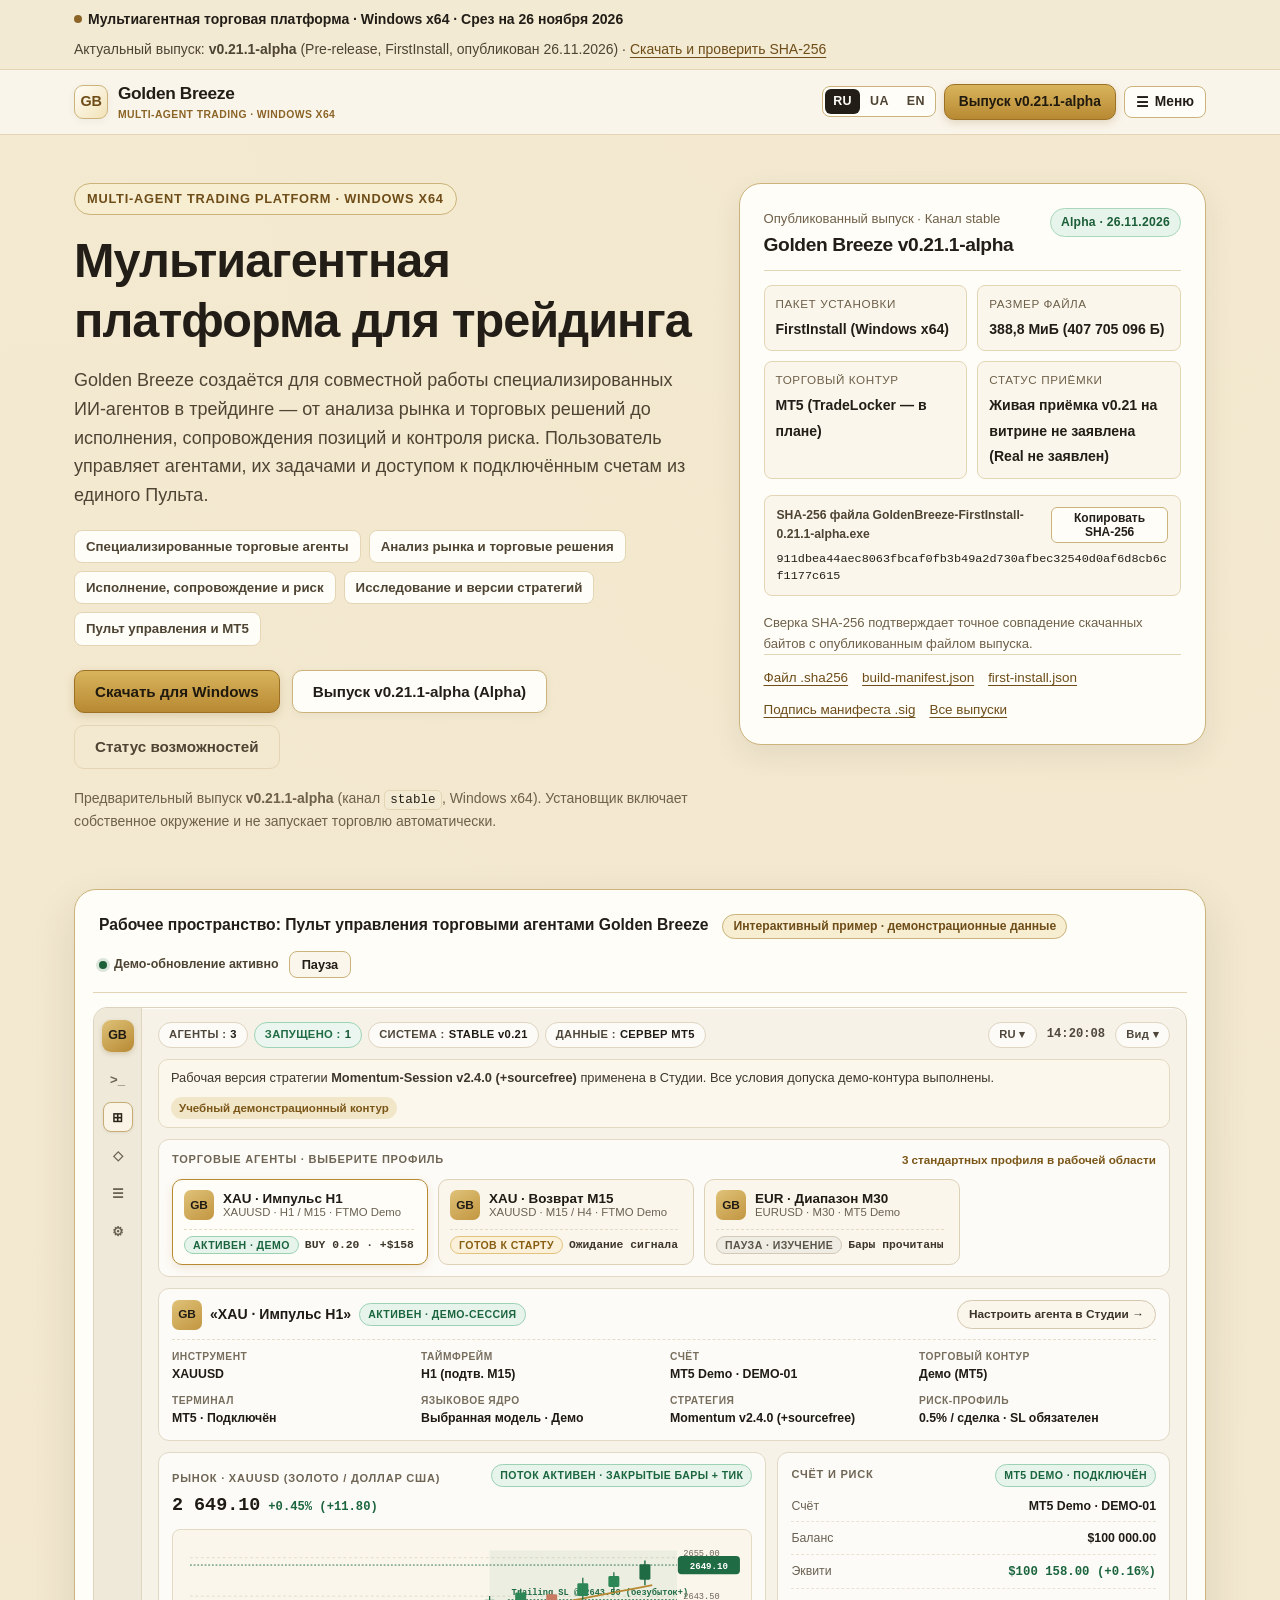
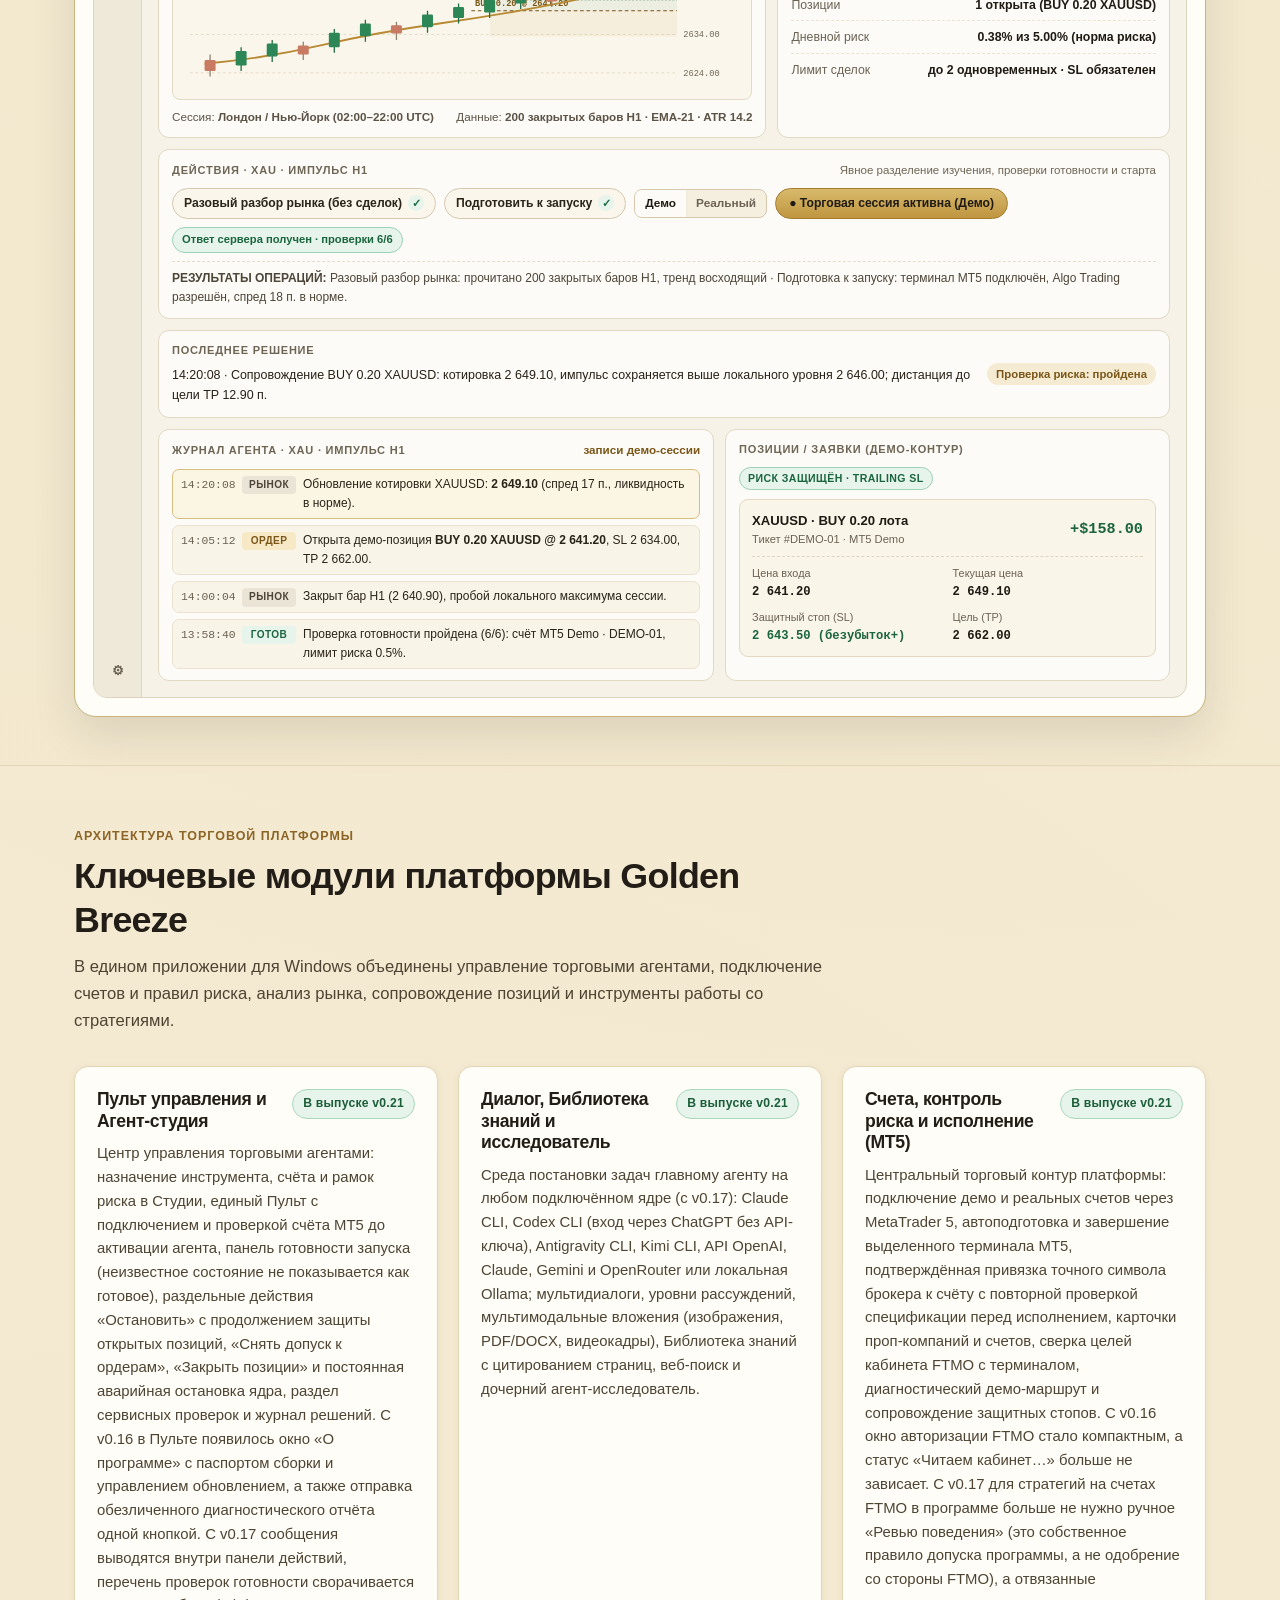
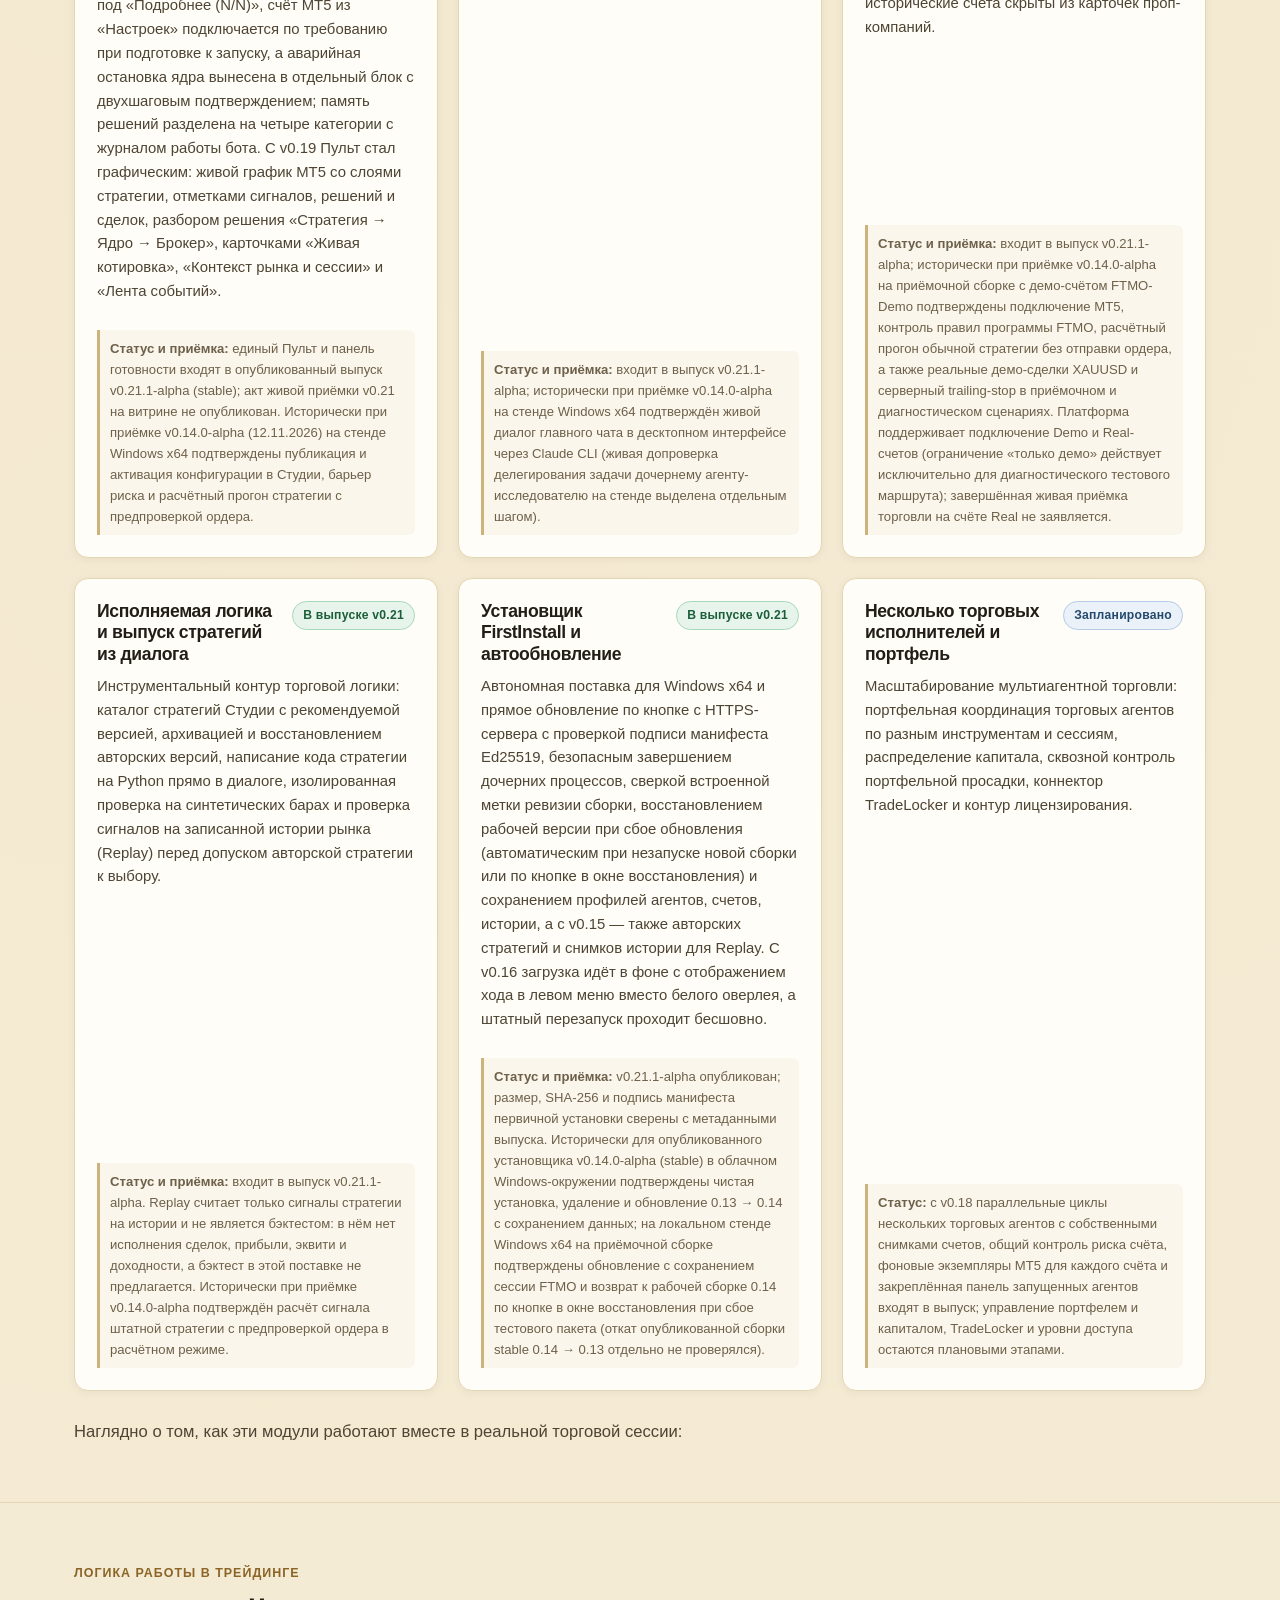
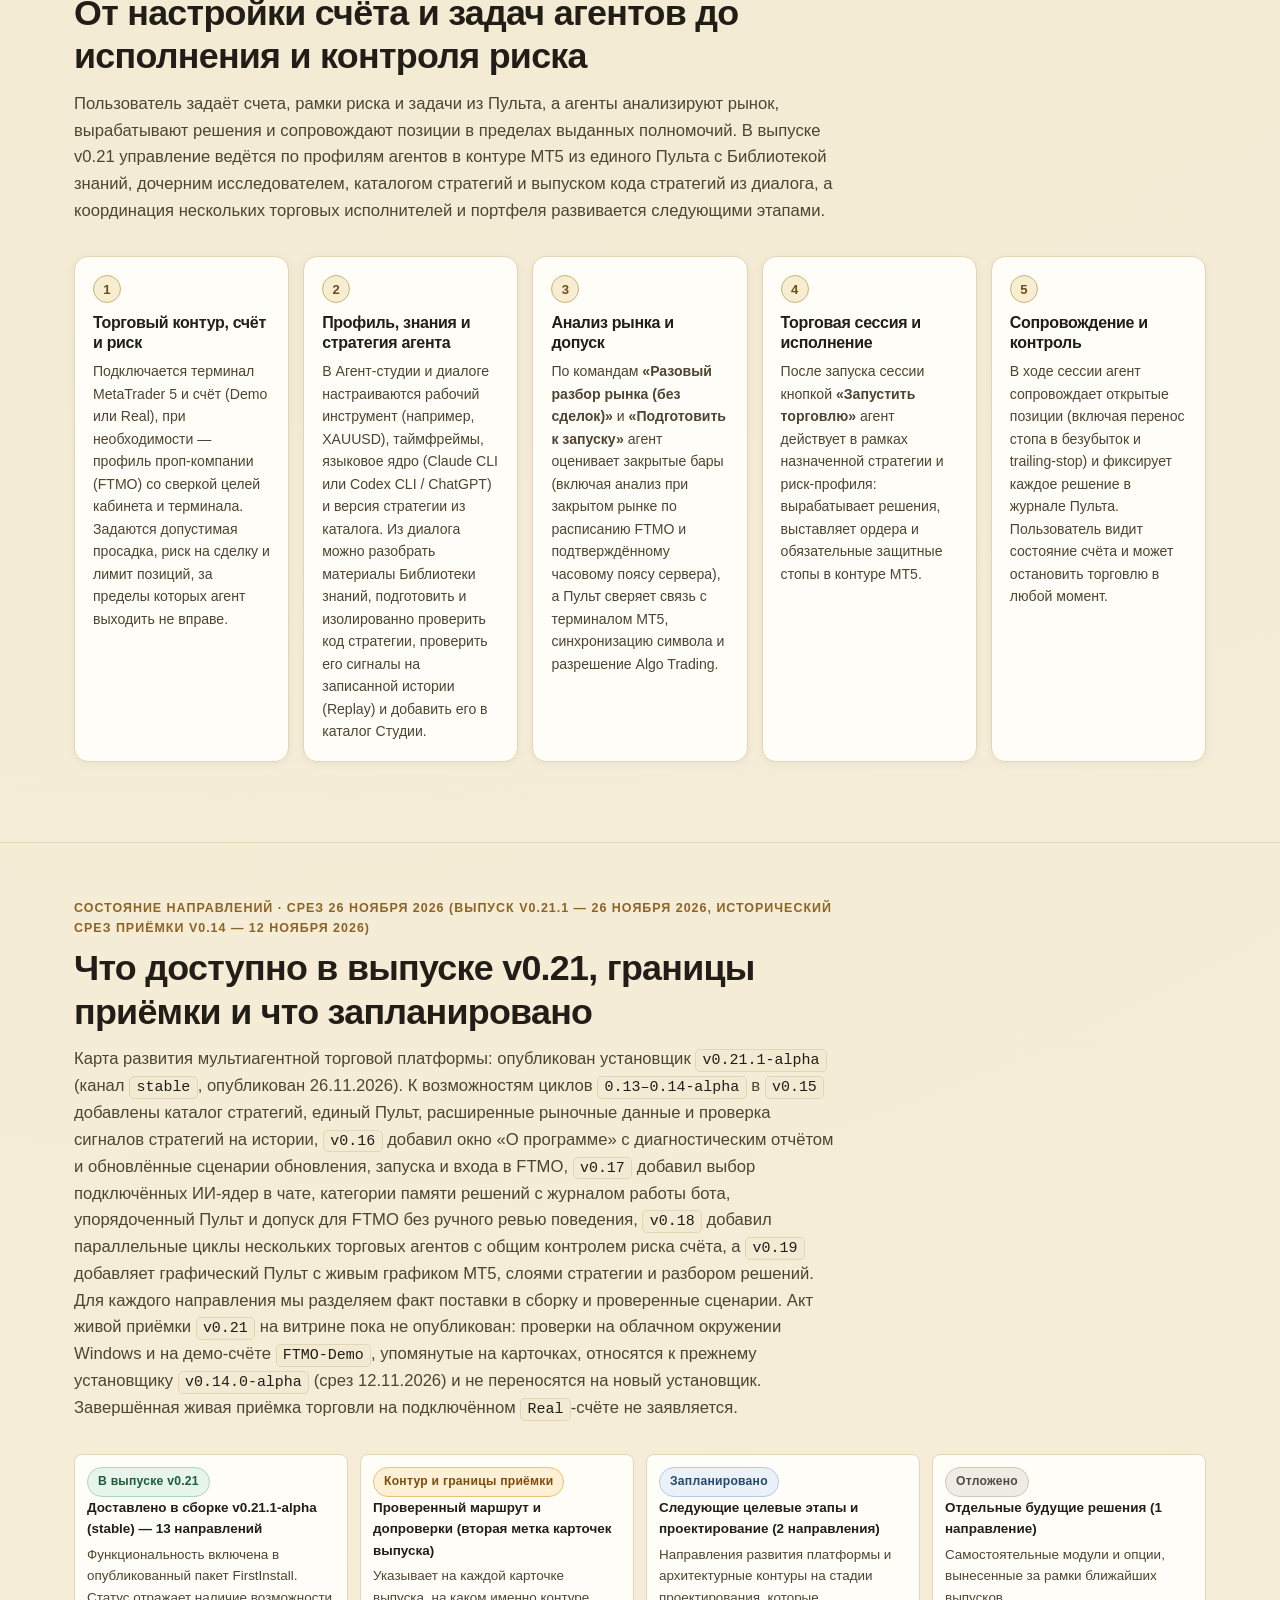
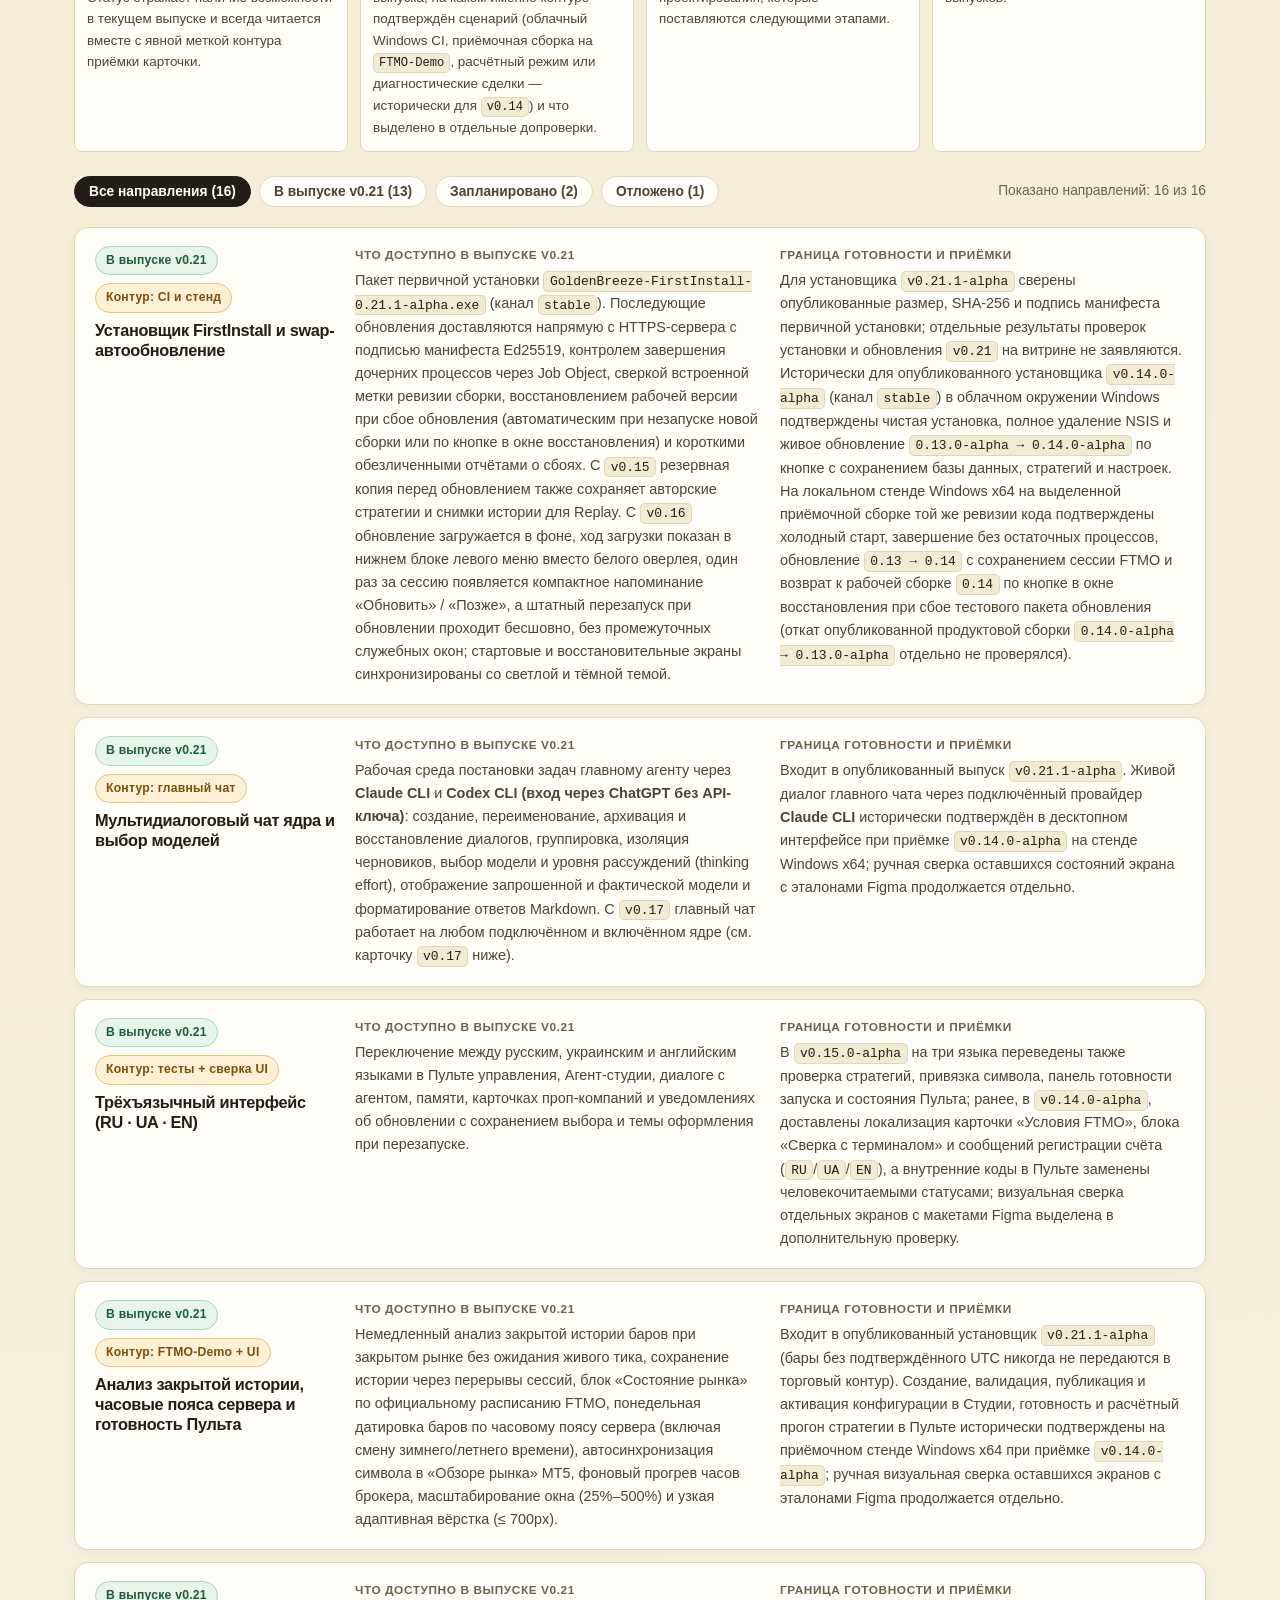
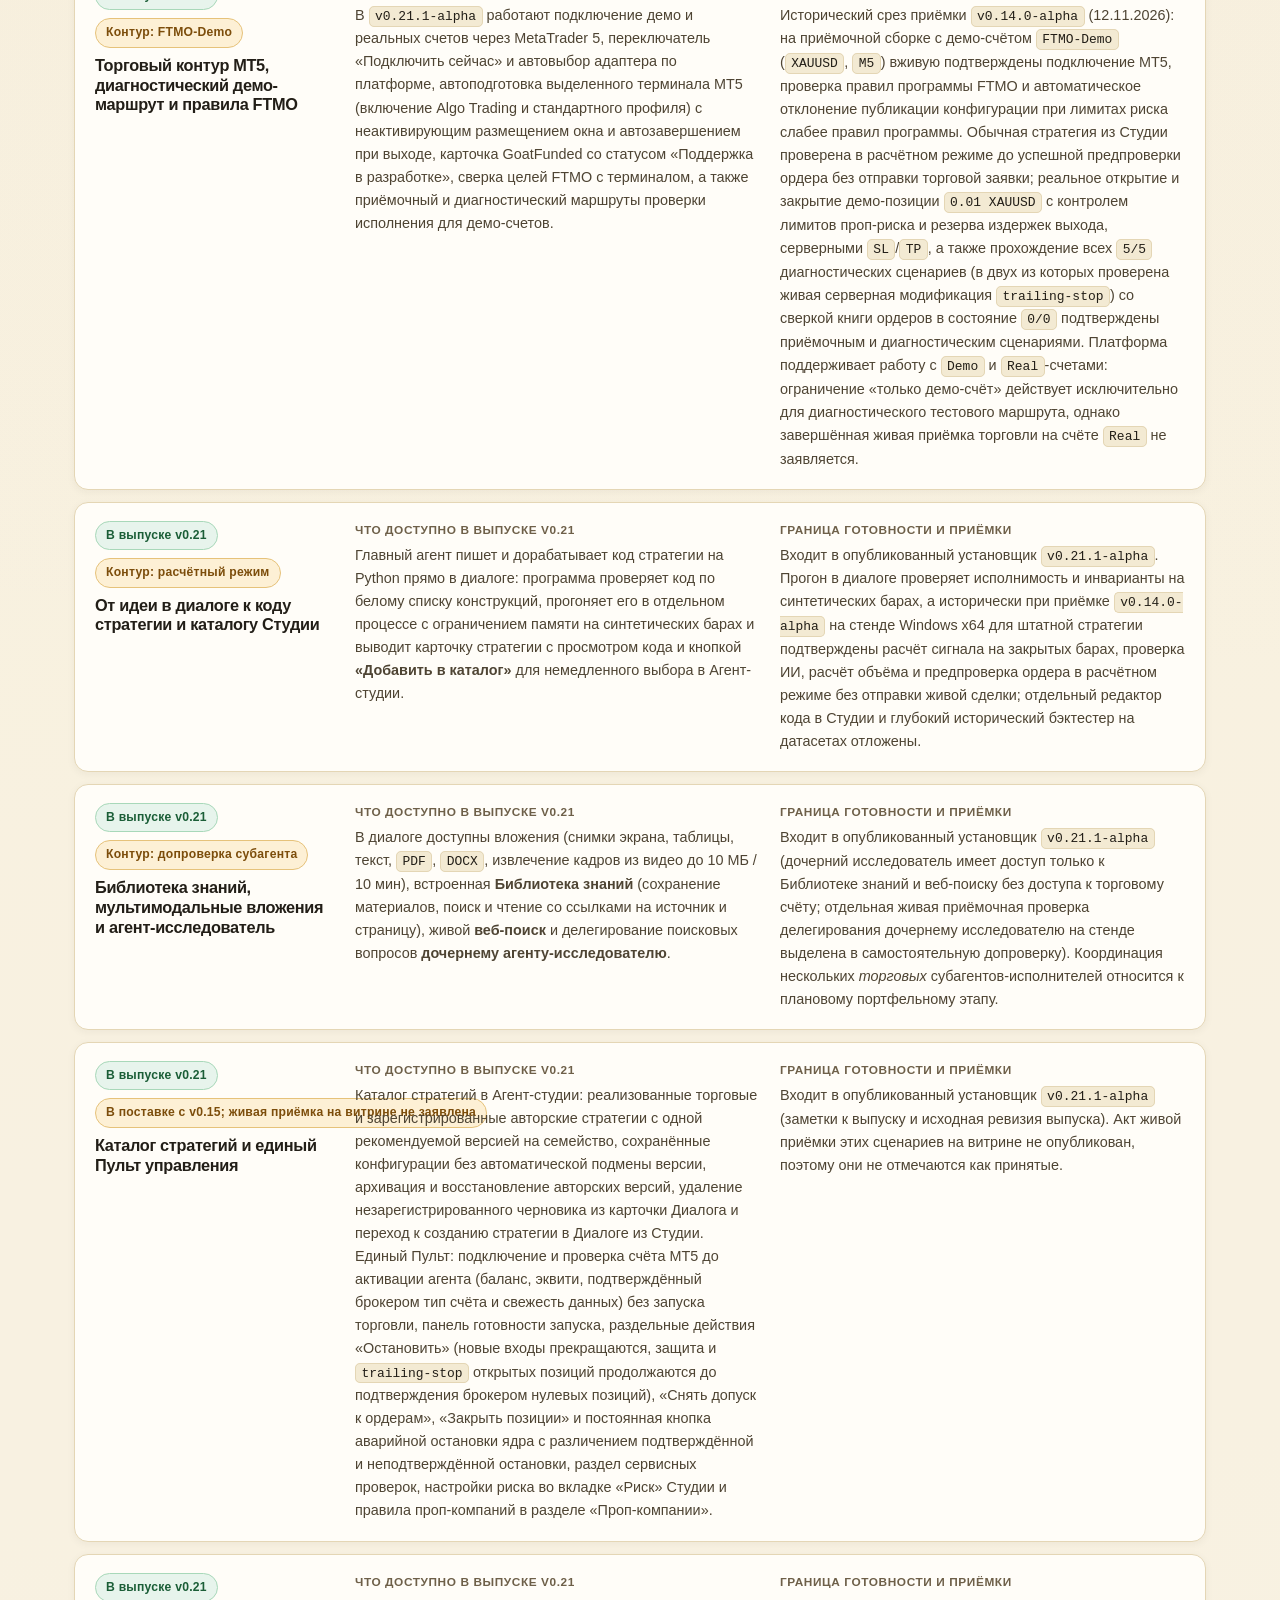
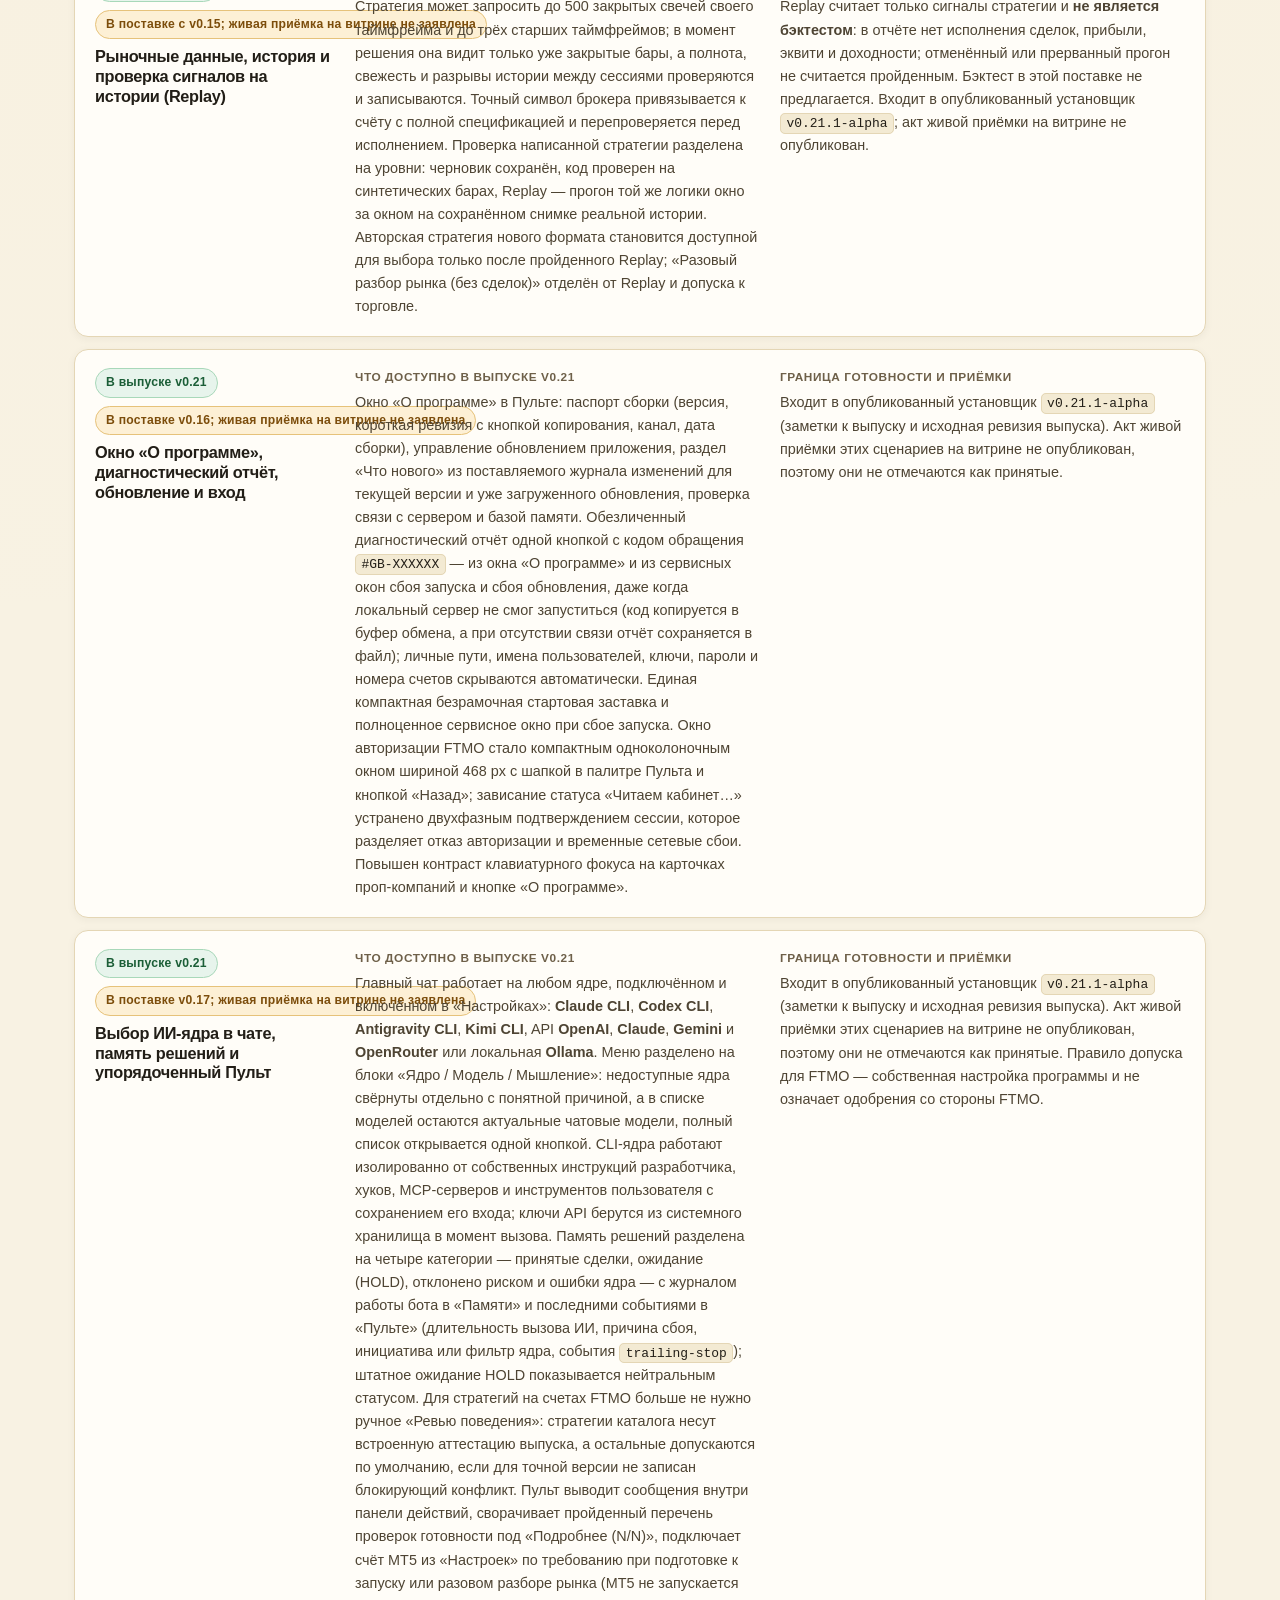
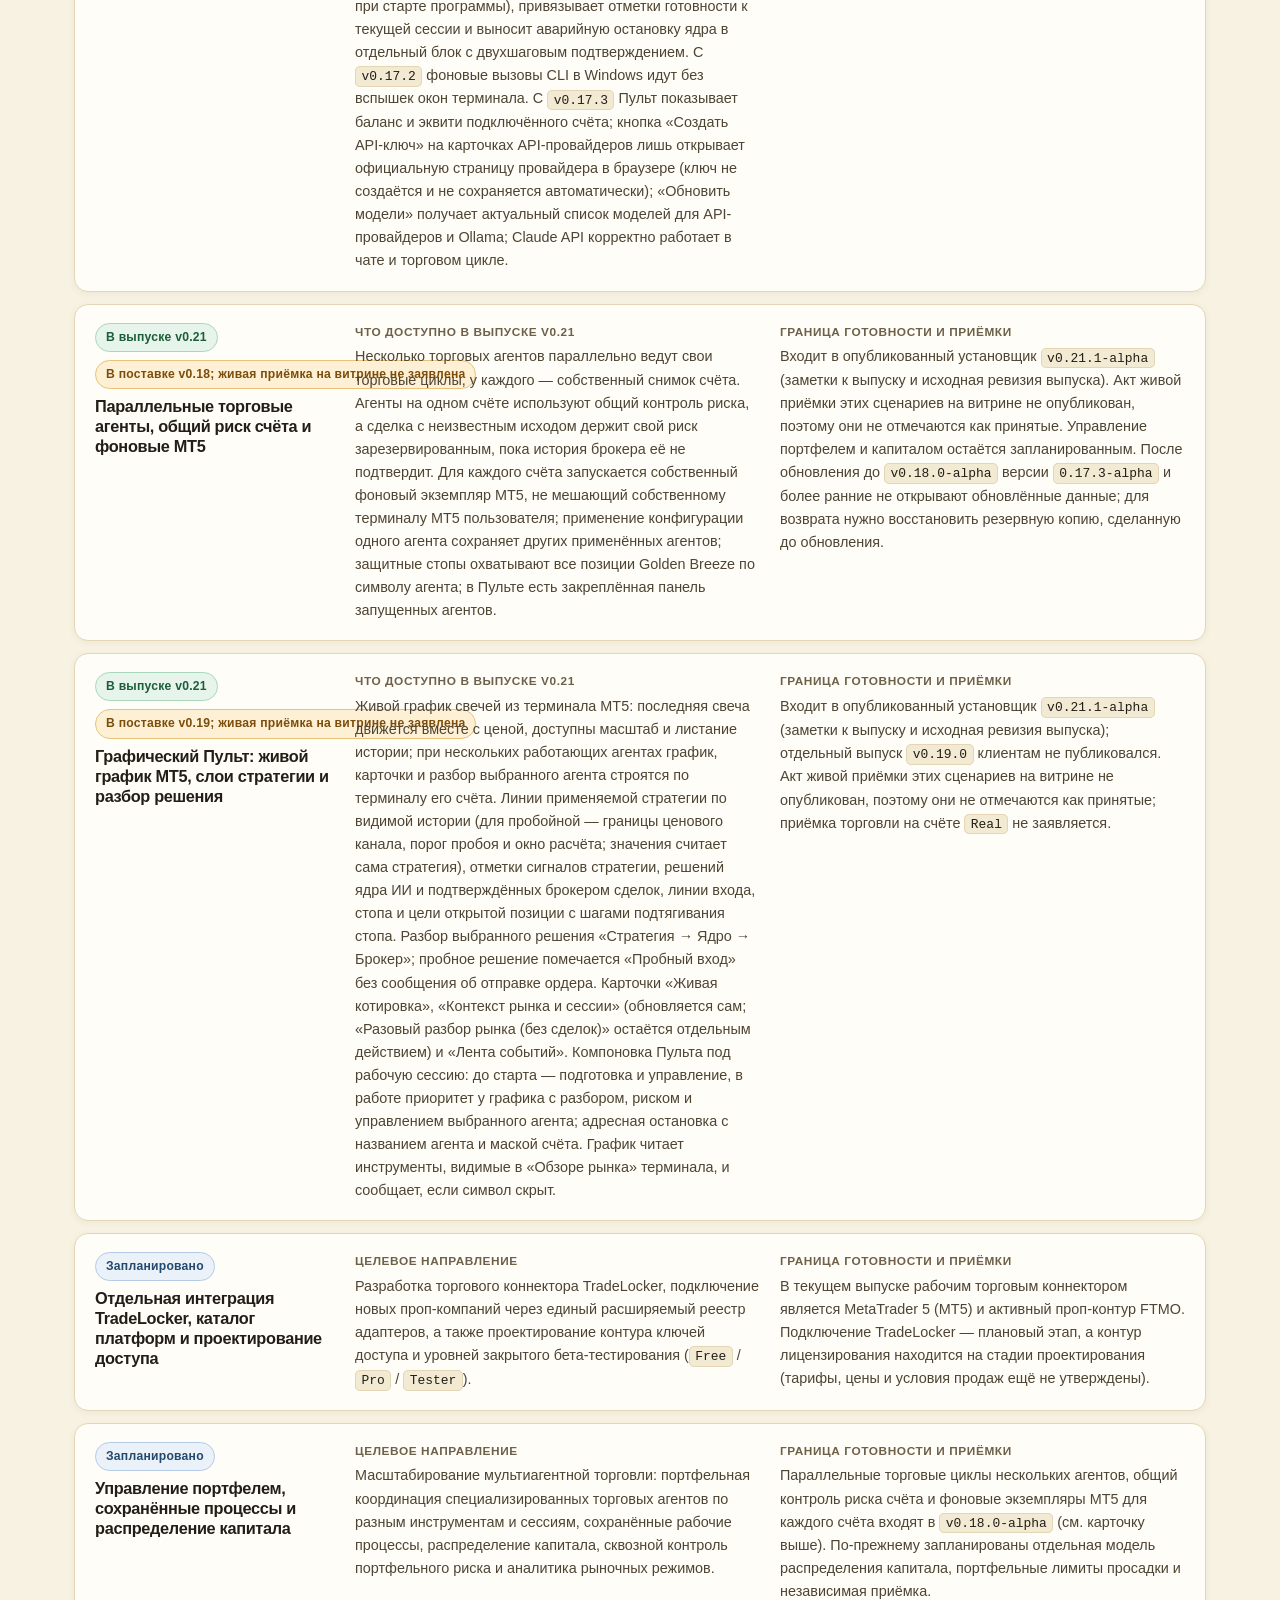
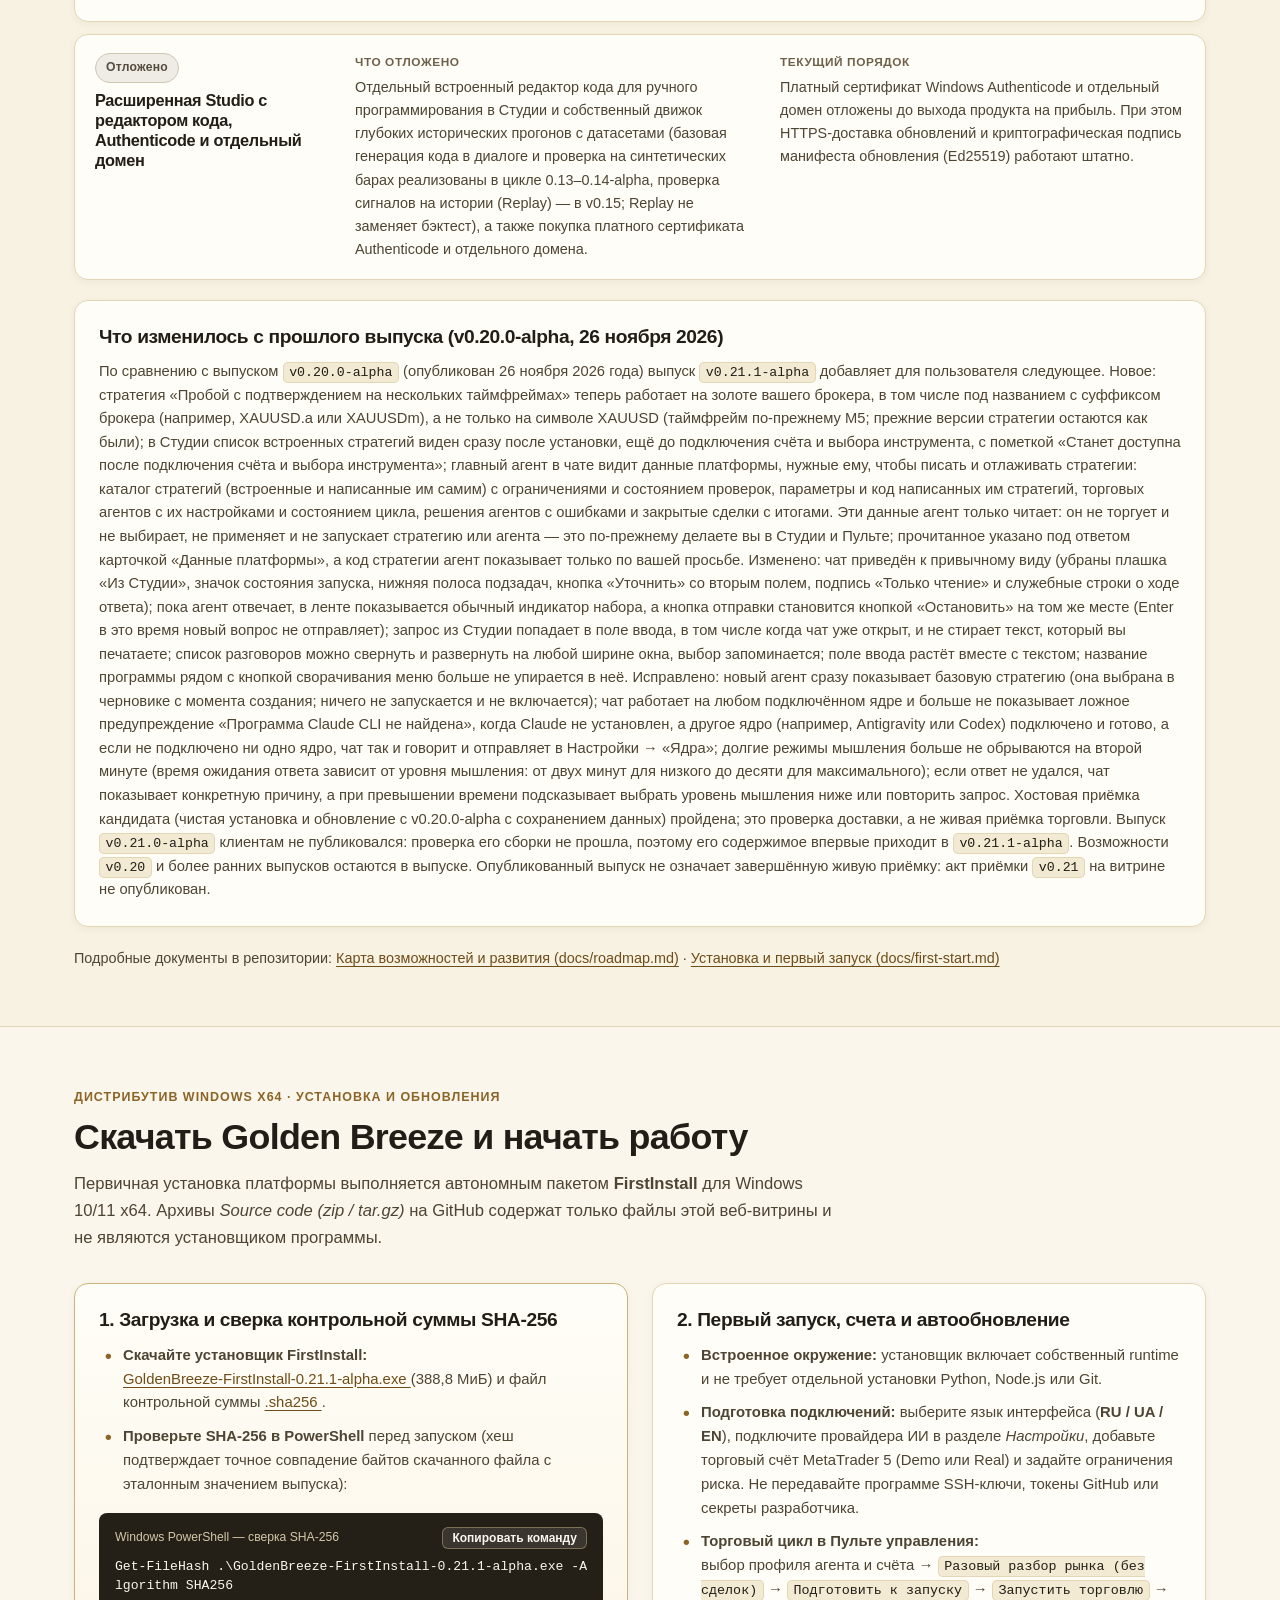
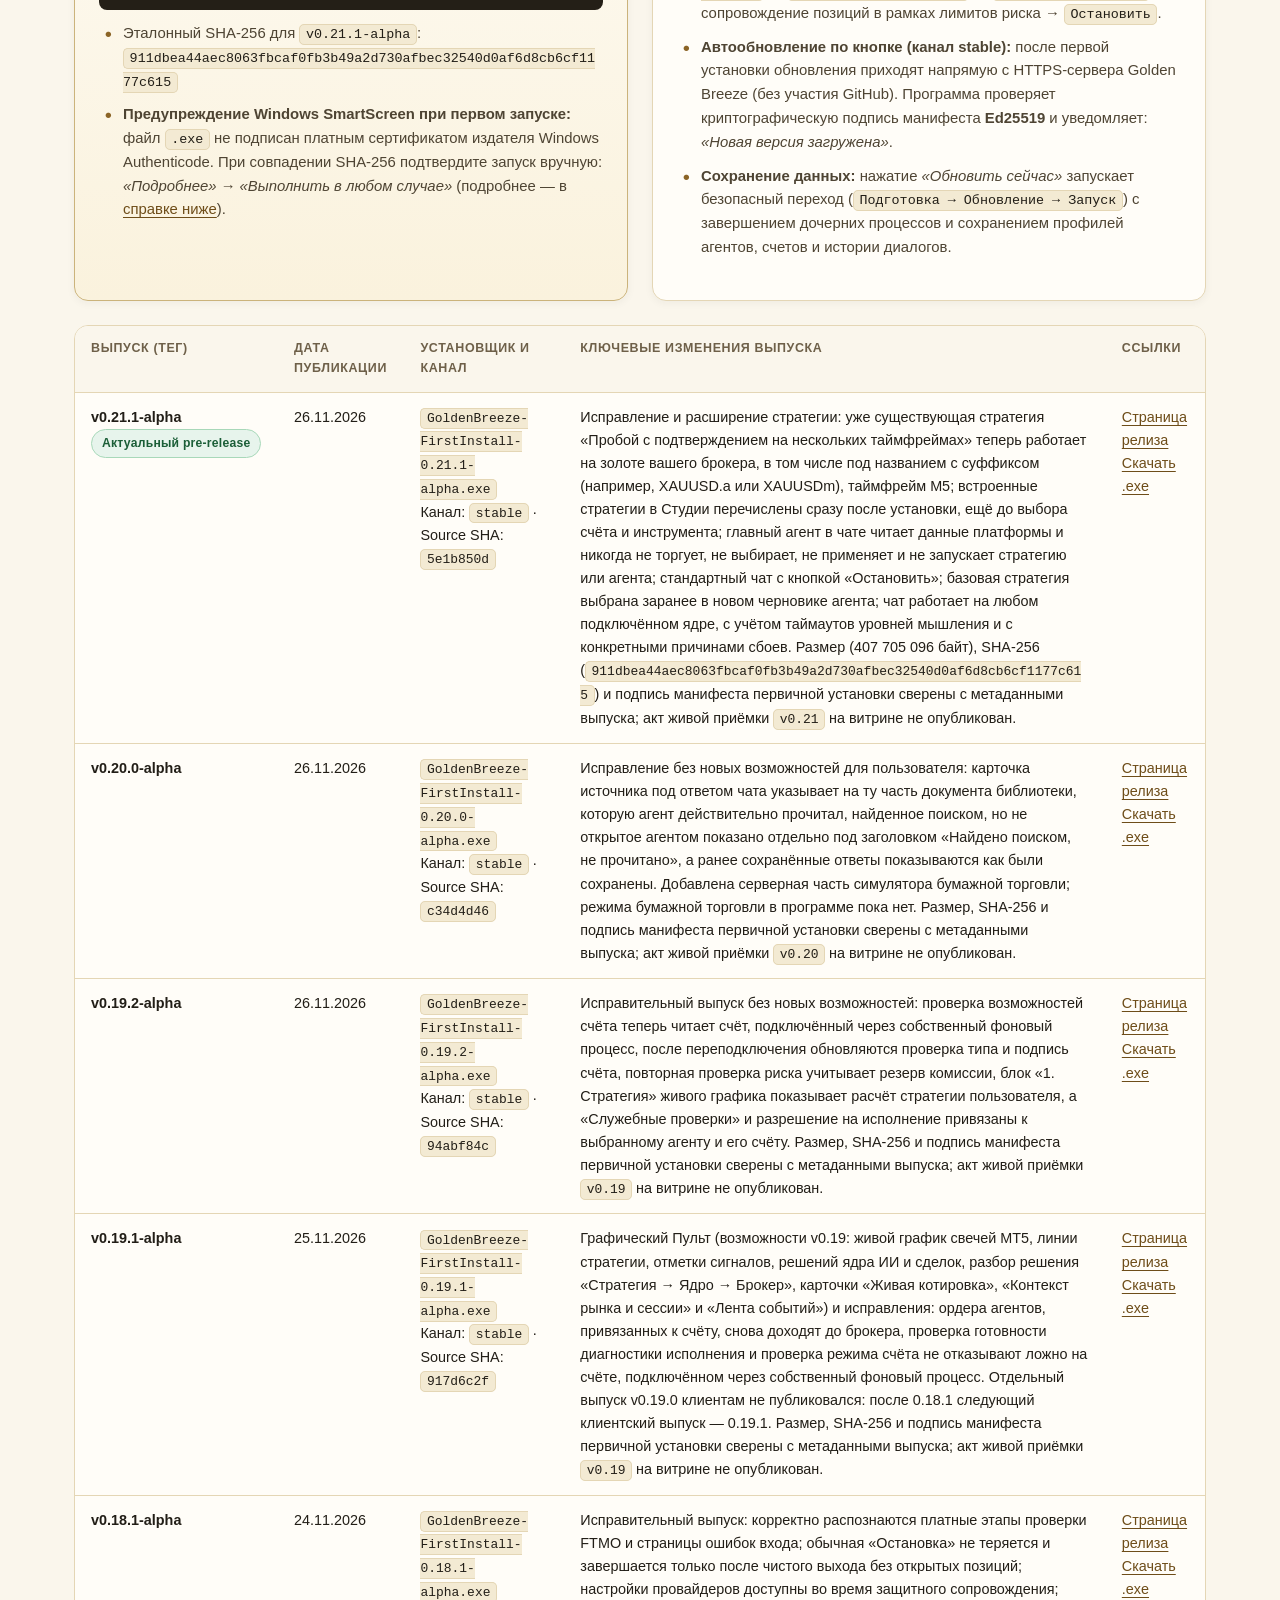
==== commit c54d2f51: "docs: refresh multilingual showcase for v0.21.1-alpha Six READMEs and the RU/UK/EN pages move to v0." ====
--- a/docs/index.html
+++ b/docs/index.html
@@ -25,7 +25,7 @@
         Мультиагентная торговая платформа · Windows x64 · Срез на 26 ноября 2026
       </span>
       <span>
-        Актуальный выпуск: <strong>v0.20.0-alpha</strong> (Pre-release, FirstInstall, опубликован 26.11.2026) · <a href="#download">Скачать и проверить SHA-256</a>
+        Актуальный выпуск: <strong>v0.21.1-alpha</strong> (Pre-release, FirstInstall, опубликован 26.11.2026) · <a href="#download">Скачать и проверить SHA-256</a>
       </span>
     </div>
   </div>
@@ -84,11 +84,11 @@
 
         <a
           class="btn btn--primary btn--sm header-release-btn"
-          href="https://github.com/nikolaykazakovvs-ux/golden-breeze-releases/releases/tag/v0.20.0-alpha"
-          aria-label="Выпуск v0.20.0-alpha"
+          href="https://github.com/nikolaykazakovvs-ux/golden-breeze-releases/releases/tag/v0.21.1-alpha"
+          aria-label="Выпуск v0.21.1-alpha"
         >
-          <span class="header-release-btn__full">Выпуск v0.20.0-alpha</span>
-          <span class="header-release-btn__short" aria-hidden="true">v0.20-alpha</span>
+          <span class="header-release-btn__full">Выпуск v0.21.1-alpha</span>
+          <span class="header-release-btn__short" aria-hidden="true">v0.21-alpha</span>
         </a>
 
         <button
@@ -130,15 +130,15 @@
           <div class="hero__actions">
             <a
               class="btn btn--primary"
-              href="https://github.com/nikolaykazakovvs-ux/golden-breeze-releases/releases/download/v0.20.0-alpha/GoldenBreeze-FirstInstall-0.20.0-alpha.exe"
+              href="https://github.com/nikolaykazakovvs-ux/golden-breeze-releases/releases/download/v0.21.1-alpha/GoldenBreeze-FirstInstall-0.21.1-alpha.exe"
             >
               Скачать для Windows
             </a>
             <a
               class="btn btn--secondary"
-              href="https://github.com/nikolaykazakovvs-ux/golden-breeze-releases/releases/tag/v0.20.0-alpha"
+              href="https://github.com/nikolaykazakovvs-ux/golden-breeze-releases/releases/tag/v0.21.1-alpha"
             >
-              Выпуск v0.20.0-alpha (Alpha)
+              Выпуск v0.21.1-alpha (Alpha)
             </a>
             <a class="btn btn--ghost" href="#roadmap">
               Статус возможностей
@@ -146,7 +146,7 @@
           </div>
 
           <p class="hero__note">
-            Предварительный выпуск <strong>v0.20.0-alpha</strong> (канал <code>stable</code>, Windows x64). Установщик включает собственное окружение и не запускает торговлю автоматически.
+            Предварительный выпуск <strong>v0.21.1-alpha</strong> (канал <code>stable</code>, Windows x64). Установщик включает собственное окружение и не запускает торговлю автоматически.
           </p>
         </div>
 
@@ -155,7 +155,7 @@
           <div class="release-card__header">
             <div>
               <p class="release-card__meta">Опубликованный выпуск · Канал stable</p>
-              <h2 id="release-card-heading" class="release-card__title">Golden Breeze v0.20.0-alpha</h2>
+              <h2 id="release-card-heading" class="release-card__title">Golden Breeze v0.21.1-alpha</h2>
             </div>
             <span class="badge badge--released">Alpha · 26.11.2026</span>
           </div>
@@ -167,7 +167,7 @@
             </div>
             <div class="spec-box">
               <span class="spec-box__label">Размер файла</span>
-              <span class="spec-box__value">388,8 МиБ (407 647 786 Б)</span>
+              <span class="spec-box__value">388,8 МиБ (407 705 096 Б)</span>
             </div>
             <div class="spec-box">
               <span class="spec-box__label">Торговый контур</span>
@@ -175,18 +175,18 @@
             </div>
             <div class="spec-box">
               <span class="spec-box__label">Статус приёмки</span>
-              <span class="spec-box__value">Живая приёмка v0.20 на витрине не заявлена (Real не заявлен)</span>
+              <span class="spec-box__value">Живая приёмка v0.21 на витрине не заявлена (Real не заявлен)</span>
             </div>
           </div>
 
           <div class="hash-box">
             <div class="hash-box__header">
-              <span class="hash-box__label">SHA-256 файла GoldenBreeze-FirstInstall-0.20.0-alpha.exe</span>
+              <span class="hash-box__label">SHA-256 файла GoldenBreeze-FirstInstall-0.21.1-alpha.exe</span>
               <button class="copy-btn" type="button" data-copy-target="hero-sha256">
                 Копировать SHA-256
               </button>
             </div>
-            <code id="hero-sha256" class="hash-box__code">5ffdb08fc824bc336387be4b6c718fea6853dc11976bed9da51dde0c3d9299c4</code>
+            <code id="hero-sha256" class="hash-box__code">911dbea44aec8063fbcaf0fb3b49a2d730afbec32540d0af6d8cb6cf1177c615</code>
           </div>
 
           <p class="release-card__meta">
@@ -194,10 +194,10 @@
           </p>
 
           <div class="release-card__links">
-            <a href="https://github.com/nikolaykazakovvs-ux/golden-breeze-releases/releases/download/v0.20.0-alpha/GoldenBreeze-FirstInstall-0.20.0-alpha.exe.sha256">Файл .sha256</a>
-            <a href="https://github.com/nikolaykazakovvs-ux/golden-breeze-releases/releases/download/v0.20.0-alpha/build-manifest.json">build-manifest.json</a>
-            <a href="https://github.com/nikolaykazakovvs-ux/golden-breeze-releases/releases/download/v0.20.0-alpha/first-install.json">first-install.json</a>
-            <a href="https://github.com/nikolaykazakovvs-ux/golden-breeze-releases/releases/download/v0.20.0-alpha/first-install.json.sig">Подпись манифеста .sig</a>
+            <a href="https://github.com/nikolaykazakovvs-ux/golden-breeze-releases/releases/download/v0.21.1-alpha/GoldenBreeze-FirstInstall-0.21.1-alpha.exe.sha256">Файл .sha256</a>
+            <a href="https://github.com/nikolaykazakovvs-ux/golden-breeze-releases/releases/download/v0.21.1-alpha/build-manifest.json">build-manifest.json</a>
+            <a href="https://github.com/nikolaykazakovvs-ux/golden-breeze-releases/releases/download/v0.21.1-alpha/first-install.json">first-install.json</a>
+            <a href="https://github.com/nikolaykazakovvs-ux/golden-breeze-releases/releases/download/v0.21.1-alpha/first-install.json.sig">Подпись манифеста .sig</a>
             <a href="https://github.com/nikolaykazakovvs-ux/golden-breeze-releases/releases">Все выпуски</a>
           </div>
         </aside>
@@ -258,7 +258,7 @@
                 <div class="pult-demo__sys-pills">
                   <span class="pult-sys-pill">АГЕНТЫ : <strong>3</strong></span>
                   <span class="pult-sys-pill pult-sys-pill--ok">ЗАПУЩЕНО : <strong id="pult-sys-running">1</strong></span>
-                  <span class="pult-sys-pill">СИСТЕМА : <strong>STABLE v0.20</strong></span>
+                  <span class="pult-sys-pill">СИСТЕМА : <strong>STABLE v0.21</strong></span>
                   <span class="pult-sys-pill">ДАННЫЕ : <strong>СЕРВЕР MT5</strong></span>
                 </div>
                 <div class="pult-demo__sys-right">
@@ -689,14 +689,14 @@
             <div class="feature-card__top">
               <div class="feature-card__header">
                 <h3 class="feature-card__title">Пульт управления и Агент-студия</h3>
-                <span class="badge badge--released">В выпуске v0.20</span>
+                <span class="badge badge--released">В выпуске v0.21</span>
               </div>
               <p class="feature-card__desc">
                 Центр управления торговыми агентами: назначение инструмента, счёта и рамок риска в Студии, единый Пульт с подключением и проверкой счёта MT5 до активации агента, панель готовности запуска (неизвестное состояние не показывается как готовое), раздельные действия «Остановить» с продолжением защиты открытых позиций, «Снять допуск к ордерам», «Закрыть позиции» и постоянная аварийная остановка ядра, раздел сервисных проверок и журнал решений. С v0.16 в Пульте появилось окно «О программе» с паспортом сборки и управлением обновлением, а также отправка обезличенного диагностического отчёта одной кнопкой. С v0.17 сообщения выводятся внутри панели действий, перечень проверок готовности сворачивается под «Подробнее (N/N)», счёт MT5 из «Настроек» подключается по требованию при подготовке к запуску, а аварийная остановка ядра вынесена в отдельный блок с двухшаговым подтверждением; память решений разделена на четыре категории с журналом работы бота. С v0.19 Пульт стал графическим: живой график MT5 со слоями стратегии, отметками сигналов, решений и сделок, разбором решения «Стратегия → Ядро → Брокер», карточками «Живая котировка», «Контекст рынка и сессии» и «Лента событий».
               </p>
             </div>
             <p class="feature-card__boundary">
-              <strong>Статус и приёмка:</strong> единый Пульт и панель готовности входят в опубликованный выпуск v0.20.0-alpha (stable); акт живой приёмки v0.20 на витрине не опубликован. Исторически при приёмке v0.14.0-alpha (12.11.2026) на стенде Windows x64 подтверждены публикация и активация конфигурации в Студии, барьер риска и расчётный прогон стратегии с предпроверкой ордера.
+              <strong>Статус и приёмка:</strong> единый Пульт и панель готовности входят в опубликованный выпуск v0.21.1-alpha (stable); акт живой приёмки v0.21 на витрине не опубликован. Исторически при приёмке v0.14.0-alpha (12.11.2026) на стенде Windows x64 подтверждены публикация и активация конфигурации в Студии, барьер риска и расчётный прогон стратегии с предпроверкой ордера.
             </p>
           </article>
 
@@ -705,14 +705,14 @@
             <div class="feature-card__top">
               <div class="feature-card__header">
                 <h3 class="feature-card__title">Диалог, Библиотека знаний и исследователь</h3>
-                <span class="badge badge--released">В выпуске v0.20</span>
+                <span class="badge badge--released">В выпуске v0.21</span>
               </div>
               <p class="feature-card__desc">
                 Среда постановки задач главному агенту на любом подключённом ядре (с v0.17): Claude CLI, Codex CLI (вход через ChatGPT без API-ключа), Antigravity CLI, Kimi CLI, API OpenAI, Claude, Gemini и OpenRouter или локальная Ollama; мультидиалоги, уровни рассуждений, мультимодальные вложения (изображения, PDF/DOCX, видеокадры), Библиотека знаний с цитированием страниц, веб-поиск и дочерний агент-исследователь.
               </p>
             </div>
             <p class="feature-card__boundary">
-              <strong>Статус и приёмка:</strong> входит в выпуск v0.20.0-alpha; исторически при приёмке v0.14.0-alpha на стенде Windows x64 подтверждён живой диалог главного чата в десктопном интерфейсе через Claude CLI (живая допроверка делегирования задачи дочернему агенту-исследователю на стенде выделена отдельным шагом).
+              <strong>Статус и приёмка:</strong> входит в выпуск v0.21.1-alpha; исторически при приёмке v0.14.0-alpha на стенде Windows x64 подтверждён живой диалог главного чата в десктопном интерфейсе через Claude CLI (живая допроверка делегирования задачи дочернему агенту-исследователю на стенде выделена отдельным шагом).
             </p>
           </article>
 
@@ -721,14 +721,14 @@
             <div class="feature-card__top">
               <div class="feature-card__header">
                 <h3 class="feature-card__title">Счета, контроль риска и исполнение (MT5)</h3>
-                <span class="badge badge--released">В выпуске v0.20</span>
+                <span class="badge badge--released">В выпуске v0.21</span>
               </div>
               <p class="feature-card__desc">
                 Центральный торговый контур платформы: подключение демо и реальных счетов через MetaTrader 5, автоподготовка и завершение выделенного терминала MT5, подтверждённая привязка точного символа брокера к счёту с повторной проверкой спецификации перед исполнением, карточки проп-компаний и счетов, сверка целей кабинета FTMO с терминалом, диагностический демо-маршрут и сопровождение защитных стопов. С v0.16 окно авторизации FTMO стало компактным, а статус «Читаем кабинет…» больше не зависает. С v0.17 для стратегий на счетах FTMO в программе больше не нужно ручное «Ревью поведения» (это собственное правило допуска программы, а не одобрение со стороны FTMO), а отвязанные исторические счета скрыты из карточек проп-компаний.
               </p>
             </div>
             <p class="feature-card__boundary">
-              <strong>Статус и приёмка:</strong> входит в выпуск v0.20.0-alpha; исторически при приёмке v0.14.0-alpha на приёмочной сборке с демо-счётом FTMO-Demo подтверждены подключение MT5, контроль правил программы FTMO, расчётный прогон обычной стратегии без отправки ордера, а также реальные демо-сделки XAUUSD и серверный trailing-stop в приёмочном и диагностическом сценариях. Платформа поддерживает подключение Demo и Real-счетов (ограничение «только демо» действует исключительно для диагностического тестового маршрута); завершённая живая приёмка торговли на счёте Real не заявляется.
+              <strong>Статус и приёмка:</strong> входит в выпуск v0.21.1-alpha; исторически при приёмке v0.14.0-alpha на приёмочной сборке с демо-счётом FTMO-Demo подтверждены подключение MT5, контроль правил программы FTMO, расчётный прогон обычной стратегии без отправки ордера, а также реальные демо-сделки XAUUSD и серверный trailing-stop в приёмочном и диагностическом сценариях. Платформа поддерживает подключение Demo и Real-счетов (ограничение «только демо» действует исключительно для диагностического тестового маршрута); завершённая живая приёмка торговли на счёте Real не заявляется.
             </p>
           </article>
 
@@ -737,14 +737,14 @@
             <div class="feature-card__top">
               <div class="feature-card__header">
                 <h3 class="feature-card__title">Исполняемая логика и выпуск стратегий из диалога</h3>
-                <span class="badge badge--released">В выпуске v0.20</span>
+                <span class="badge badge--released">В выпуске v0.21</span>
               </div>
               <p class="feature-card__desc">
                 Инструментальный контур торговой логики: каталог стратегий Студии с рекомендуемой версией, архивацией и восстановлением авторских версий, написание кода стратегии на Python прямо в диалоге, изолированная проверка на синтетических барах и проверка сигналов на записанной истории рынка (Replay) перед допуском авторской стратегии к выбору.
               </p>
             </div>
             <p class="feature-card__boundary">
-              <strong>Статус и приёмка:</strong> входит в выпуск v0.20.0-alpha. Replay считает только сигналы стратегии на истории и не является бэктестом: в нём нет исполнения сделок, прибыли, эквити и доходности, а бэктест в этой поставке не предлагается. Исторически при приёмке v0.14.0-alpha подтверждён расчёт сигнала штатной стратегии с предпроверкой ордера в расчётном режиме.
+              <strong>Статус и приёмка:</strong> входит в выпуск v0.21.1-alpha. Replay считает только сигналы стратегии на истории и не является бэктестом: в нём нет исполнения сделок, прибыли, эквити и доходности, а бэктест в этой поставке не предлагается. Исторически при приёмке v0.14.0-alpha подтверждён расчёт сигнала штатной стратегии с предпроверкой ордера в расчётном режиме.
             </p>
           </article>
 
@@ -753,14 +753,14 @@
             <div class="feature-card__top">
               <div class="feature-card__header">
                 <h3 class="feature-card__title">Установщик FirstInstall и автообновление</h3>
-                <span class="badge badge--released">В выпуске v0.20</span>
+                <span class="badge badge--released">В выпуске v0.21</span>
               </div>
               <p class="feature-card__desc">
                 Автономная поставка для Windows x64 и прямое обновление по кнопке с HTTPS-сервера с проверкой подписи манифеста Ed25519, безопасным завершением дочерних процессов, сверкой встроенной метки ревизии сборки, восстановлением рабочей версии при сбое обновления (автоматическим при незапуске новой сборки или по кнопке в окне восстановления) и сохранением профилей агентов, счетов, истории, а с v0.15 — также авторских стратегий и снимков истории для Replay. С v0.16 загрузка идёт в фоне с отображением хода в левом меню вместо белого оверлея, а штатный перезапуск проходит бесшовно.
               </p>
             </div>
             <p class="feature-card__boundary">
-              <strong>Статус и приёмка:</strong> v0.20.0-alpha опубликован; размер, SHA-256 и подпись манифеста первичной установки сверены с метаданными выпуска. Исторически для опубликованного установщика v0.14.0-alpha (stable) в облачном Windows-окружении подтверждены чистая установка, удаление и обновление 0.13 → 0.14 с сохранением данных; на локальном стенде Windows x64 на приёмочной сборке подтверждены обновление с сохранением сессии FTMO и возврат к рабочей сборке 0.14 по кнопке в окне восстановления при сбое тестового пакета (откат опубликованной сборки stable 0.14 → 0.13 отдельно не проверялся).
+              <strong>Статус и приёмка:</strong> v0.21.1-alpha опубликован; размер, SHA-256 и подпись манифеста первичной установки сверены с метаданными выпуска. Исторически для опубликованного установщика v0.14.0-alpha (stable) в облачном Windows-окружении подтверждены чистая установка, удаление и обновление 0.13 → 0.14 с сохранением данных; на локальном стенде Windows x64 на приёмочной сборке подтверждены обновление с сохранением сессии FTMO и возврат к рабочей сборке 0.14 по кнопке в окне восстановления при сбое тестового пакета (откат опубликованной сборки stable 0.14 → 0.13 отдельно не проверялся).
             </p>
           </article>
 
@@ -796,7 +796,7 @@
             От настройки счёта и задач агентов до исполнения и контроля риска
           </h2>
           <p class="section__subtitle">
-            Пользователь задаёт счета, рамки риска и задачи из Пульта, а агенты анализируют рынок, вырабатывают решения и сопровождают позиции в пределах выданных полномочий. В выпуске v0.20 управление ведётся по профилям агентов в контуре MT5 из единого Пульта с Библиотекой знаний, дочерним исследователем, каталогом стратегий и выпуском кода стратегий из диалога, а координация нескольких торговых исполнителей и портфеля развивается следующими этапами.
+            Пользователь задаёт счета, рамки риска и задачи из Пульта, а агенты анализируют рынок, вырабатывают решения и сопровождают позиции в пределах выданных полномочий. В выпуске v0.21 управление ведётся по профилям агентов в контуре MT5 из единого Пульта с Библиотекой знаний, дочерним исследователем, каталогом стратегий и выпуском кода стратегий из диалога, а координация нескольких торговых исполнителей и портфеля развивается следующими этапами.
           </p>
         </div>
 
@@ -848,20 +848,20 @@
     <section id="roadmap" class="section section--alt" aria-labelledby="roadmap-title">
       <div class="container">
         <div class="section__header">
-          <span class="section__eyebrow">Состояние направлений · срез 26 ноября 2026 (выпуск v0.20.0 — 26 ноября 2026, исторический срез приёмки v0.14 — 12 ноября 2026)</span>
+          <span class="section__eyebrow">Состояние направлений · срез 26 ноября 2026 (выпуск v0.21.1 — 26 ноября 2026, исторический срез приёмки v0.14 — 12 ноября 2026)</span>
           <h2 id="roadmap-title" class="section__title">
-            Что доступно в выпуске v0.20, границы приёмки и что запланировано
+            Что доступно в выпуске v0.21, границы приёмки и что запланировано
           </h2>
           <p class="section__subtitle">
-            Карта развития мультиагентной торговой платформы: опубликован установщик <code>v0.20.0-alpha</code> (канал <code>stable</code>, опубликован 26.11.2026). К возможностям циклов <code>0.13–0.14-alpha</code> в <code>v0.15</code> добавлены каталог стратегий, единый Пульт, расширенные рыночные данные и проверка сигналов стратегий на истории, <code>v0.16</code> добавил окно «О программе» с диагностическим отчётом и обновлённые сценарии обновления, запуска и входа в FTMO, <code>v0.17</code> добавил выбор подключённых ИИ-ядер в чате, категории памяти решений с журналом работы бота, упорядоченный Пульт и допуск для FTMO без ручного ревью поведения, <code>v0.18</code> добавил параллельные циклы нескольких торговых агентов с общим контролем риска счёта, а <code>v0.19</code> добавляет графический Пульт с живым графиком MT5, слоями стратегии и разбором решений. Для каждого направления мы разделяем факт поставки в сборку и проверенные сценарии. Акт живой приёмки <code>v0.20</code> на витрине пока не опубликован: проверки на облачном окружении Windows и на демо-счёте <code>FTMO-Demo</code>, упомянутые на карточках, относятся к прежнему установщику <code>v0.14.0-alpha</code> (срез 12.11.2026) и не переносятся на новый установщик. Завершённая живая приёмка торговли на подключённом <code>Real</code>-счёте не заявляется.
+            Карта развития мультиагентной торговой платформы: опубликован установщик <code>v0.21.1-alpha</code> (канал <code>stable</code>, опубликован 26.11.2026). К возможностям циклов <code>0.13–0.14-alpha</code> в <code>v0.15</code> добавлены каталог стратегий, единый Пульт, расширенные рыночные данные и проверка сигналов стратегий на истории, <code>v0.16</code> добавил окно «О программе» с диагностическим отчётом и обновлённые сценарии обновления, запуска и входа в FTMO, <code>v0.17</code> добавил выбор подключённых ИИ-ядер в чате, категории памяти решений с журналом работы бота, упорядоченный Пульт и допуск для FTMO без ручного ревью поведения, <code>v0.18</code> добавил параллельные циклы нескольких торговых агентов с общим контролем риска счёта, а <code>v0.19</code> добавляет графический Пульт с живым графиком MT5, слоями стратегии и разбором решений. Для каждого направления мы разделяем факт поставки в сборку и проверенные сценарии. Акт живой приёмки <code>v0.21</code> на витрине пока не опубликован: проверки на облачном окружении Windows и на демо-счёте <code>FTMO-Demo</code>, упомянутые на карточках, относятся к прежнему установщику <code>v0.14.0-alpha</code> (срез 12.11.2026) и не переносятся на новый установщик. Завершённая живая приёмка торговли на подключённом <code>Real</code>-счёте не заявляется.
           </p>
         </div>
 
         <!-- Пояснение статусов -->
         <div class="status-legend" aria-label="Пояснение статусов готовности">
           <div class="legend-item">
-            <span class="badge badge--released">В выпуске v0.20</span>
-            <strong>Доставлено в сборке v0.20.0-alpha (stable) — 13 направлений</strong>
+            <span class="badge badge--released">В выпуске v0.21</span>
+            <strong>Доставлено в сборке v0.21.1-alpha (stable) — 13 направлений</strong>
             Функциональность включена в опубликованный пакет FirstInstall. Статус отражает наличие возможности в текущем выпуске и всегда читается вместе с явной меткой контура приёмки карточки.
           </div>
           <div class="legend-item">
@@ -885,7 +885,7 @@
         <div class="filter-bar">
           <div class="filter-buttons" role="group" aria-label="Фильтр направлений по статусу">
             <button class="filter-btn" type="button" data-filter="all" aria-pressed="true">Все направления (16)</button>
-            <button class="filter-btn" type="button" data-filter="released" aria-pressed="false">В выпуске v0.20 (13)</button>
+            <button class="filter-btn" type="button" data-filter="released" aria-pressed="false">В выпуске v0.21 (13)</button>
             <button class="filter-btn" type="button" data-filter="planned" aria-pressed="false">Запланировано (2)</button>
             <button class="filter-btn" type="button" data-filter="deferred" aria-pressed="false">Отложено (1)</button>
           </div>
@@ -897,20 +897,20 @@
           <!-- 1 -->
           <article class="matrix-item" data-status="released">
             <div class="matrix-item__head">
-              <span class="badge badge--released">В выпуске v0.20</span>
+              <span class="badge badge--released">В выпуске v0.21</span>
               <span class="badge badge--inprogress">Контур: CI и стенд</span>
               <h3 class="matrix-item__title">Установщик FirstInstall и swap-автообновление</h3>
             </div>
             <div>
-              <span class="matrix-item__col-label">Что доступно в выпуске v0.20</span>
-              <p class="matrix-item__text">
-                Пакет первичной установки <code>GoldenBreeze-FirstInstall-0.20.0-alpha.exe</code> (канал <code>stable</code>). Последующие обновления доставляются напрямую с HTTPS-сервера с подписью манифеста Ed25519, контролем завершения дочерних процессов через Job Object, сверкой встроенной метки ревизии сборки, восстановлением рабочей версии при сбое обновления (автоматическим при незапуске новой сборки или по кнопке в окне восстановления) и короткими обезличенными отчётами о сбоях. С <code>v0.15</code> резервная копия перед обновлением также сохраняет авторские стратегии и снимки истории для Replay. С <code>v0.16</code> обновление загружается в фоне, ход загрузки показан в нижнем блоке левого меню вместо белого оверлея, один раз за сессию появляется компактное напоминание «Обновить» / «Позже», а штатный перезапуск при обновлении проходит бесшовно, без промежуточных служебных окон; стартовые и восстановительные экраны синхронизированы со светлой и тёмной темой.
+              <span class="matrix-item__col-label">Что доступно в выпуске v0.21</span>
+              <p class="matrix-item__text">
+                Пакет первичной установки <code>GoldenBreeze-FirstInstall-0.21.1-alpha.exe</code> (канал <code>stable</code>). Последующие обновления доставляются напрямую с HTTPS-сервера с подписью манифеста Ed25519, контролем завершения дочерних процессов через Job Object, сверкой встроенной метки ревизии сборки, восстановлением рабочей версии при сбое обновления (автоматическим при незапуске новой сборки или по кнопке в окне восстановления) и короткими обезличенными отчётами о сбоях. С <code>v0.15</code> резервная копия перед обновлением также сохраняет авторские стратегии и снимки истории для Replay. С <code>v0.16</code> обновление загружается в фоне, ход загрузки показан в нижнем блоке левого меню вместо белого оверлея, один раз за сессию появляется компактное напоминание «Обновить» / «Позже», а штатный перезапуск при обновлении проходит бесшовно, без промежуточных служебных окон; стартовые и восстановительные экраны синхронизированы со светлой и тёмной темой.
               </p>
             </div>
             <div>
               <span class="matrix-item__col-label">Граница готовности и приёмки</span>
               <p class="matrix-item__text">
-                Для установщика <code>v0.20.0-alpha</code> сверены опубликованные размер, SHA-256 и подпись манифеста первичной установки; отдельные результаты проверок установки и обновления <code>v0.20</code> на витрине не заявляются. Исторически для опубликованного установщика <code>v0.14.0-alpha</code> (канал <code>stable</code>) в облачном окружении Windows подтверждены чистая установка, полное удаление NSIS и живое обновление <code>0.13.0-alpha → 0.14.0-alpha</code> по кнопке с сохранением базы данных, стратегий и настроек. На локальном стенде Windows x64 на выделенной приёмочной сборке той же ревизии кода подтверждены холодный старт, завершение без остаточных процессов, обновление <code>0.13 → 0.14</code> с сохранением сессии FTMO и возврат к рабочей сборке <code>0.14</code> по кнопке в окне восстановления при сбое тестового пакета обновления (откат опубликованной продуктовой сборки <code>0.14.0-alpha → 0.13.0-alpha</code> отдельно не проверялся).
+                Для установщика <code>v0.21.1-alpha</code> сверены опубликованные размер, SHA-256 и подпись манифеста первичной установки; отдельные результаты проверок установки и обновления <code>v0.21</code> на витрине не заявляются. Исторически для опубликованного установщика <code>v0.14.0-alpha</code> (канал <code>stable</code>) в облачном окружении Windows подтверждены чистая установка, полное удаление NSIS и живое обновление <code>0.13.0-alpha → 0.14.0-alpha</code> по кнопке с сохранением базы данных, стратегий и настроек. На локальном стенде Windows x64 на выделенной приёмочной сборке той же ревизии кода подтверждены холодный старт, завершение без остаточных процессов, обновление <code>0.13 → 0.14</code> с сохранением сессии FTMO и возврат к рабочей сборке <code>0.14</code> по кнопке в окне восстановления при сбое тестового пакета обновления (откат опубликованной продуктовой сборки <code>0.14.0-alpha → 0.13.0-alpha</code> отдельно не проверялся).
               </p>
             </div>
           </article>
@@ -918,12 +918,12 @@
           <!-- 2 -->
           <article class="matrix-item" data-status="released">
             <div class="matrix-item__head">
-              <span class="badge badge--released">В выпуске v0.20</span>
+              <span class="badge badge--released">В выпуске v0.21</span>
               <span class="badge badge--inprogress">Контур: главный чат</span>
               <h3 class="matrix-item__title">Мультидиалоговый чат ядра и выбор моделей</h3>
             </div>
             <div>
-              <span class="matrix-item__col-label">Что доступно в выпуске v0.20</span>
+              <span class="matrix-item__col-label">Что доступно в выпуске v0.21</span>
               <p class="matrix-item__text">
                 Рабочая среда постановки задач главному агенту через <strong>Claude CLI</strong> и <strong>Codex CLI (вход через ChatGPT без API-ключа)</strong>: создание, переименование, архивация и восстановление диалогов, группировка, изоляция черновиков, выбор модели и уровня рассуждений (thinking effort), отображение запрошенной и фактической модели и форматирование ответов Markdown. С <code>v0.17</code> главный чат работает на любом подключённом и включённом ядре (см. карточку <code>v0.17</code> ниже).
               </p>
@@ -931,7 +931,7 @@
             <div>
               <span class="matrix-item__col-label">Граница готовности и приёмки</span>
               <p class="matrix-item__text">
-                Входит в опубликованный выпуск <code>v0.20.0-alpha</code>. Живой диалог главного чата через подключённый провайдер <strong>Claude CLI</strong> исторически подтверждён в десктопном интерфейсе при приёмке <code>v0.14.0-alpha</code> на стенде Windows x64; ручная сверка оставшихся состояний экрана с эталонами Figma продолжается отдельно.
+                Входит в опубликованный выпуск <code>v0.21.1-alpha</code>. Живой диалог главного чата через подключённый провайдер <strong>Claude CLI</strong> исторически подтверждён в десктопном интерфейсе при приёмке <code>v0.14.0-alpha</code> на стенде Windows x64; ручная сверка оставшихся состояний экрана с эталонами Figma продолжается отдельно.
               </p>
             </div>
           </article>
@@ -939,12 +939,12 @@
           <!-- 3 -->
           <article class="matrix-item" data-status="released">
             <div class="matrix-item__head">
-              <span class="badge badge--released">В выпуске v0.20</span>
+              <span class="badge badge--released">В выпуске v0.21</span>
               <span class="badge badge--inprogress">Контур: тесты + сверка UI</span>
               <h3 class="matrix-item__title">Трёхъязычный интерфейс (RU · UA · EN)</h3>
             </div>
             <div>
-              <span class="matrix-item__col-label">Что доступно в выпуске v0.20</span>
+              <span class="matrix-item__col-label">Что доступно в выпуске v0.21</span>
               <p class="matrix-item__text">
                 Переключение между русским, украинским и английским языками в Пульте управления, Агент-студии, диалоге с агентом, памяти, карточках проп-компаний и уведомлениях об обновлении с сохранением выбора и темы оформления при перезапуске.
               </p>
@@ -960,12 +960,12 @@
           <!-- 4 -->
           <article class="matrix-item" data-status="released">
             <div class="matrix-item__head">
-              <span class="badge badge--released">В выпуске v0.20</span>
+              <span class="badge badge--released">В выпуске v0.21</span>
               <span class="badge badge--inprogress">Контур: FTMO-Demo + UI</span>
               <h3 class="matrix-item__title">Анализ закрытой истории, часовые пояса сервера и готовность Пульта</h3>
             </div>
             <div>
-              <span class="matrix-item__col-label">Что доступно в выпуске v0.20</span>
+              <span class="matrix-item__col-label">Что доступно в выпуске v0.21</span>
               <p class="matrix-item__text">
                 Немедленный анализ закрытой истории баров при закрытом рынке без ожидания живого тика, сохранение истории через перерывы сессий, блок «Состояние рынка» по официальному расписанию FTMO, понедельная датировка баров по часовому поясу сервера (включая смену зимнего/летнего времени), автосинхронизация символа в «Обзоре рынка» MT5, фоновый прогрев часов брокера, масштабирование окна (25%–500%) и узкая адаптивная вёрстка (≤ 700px).
               </p>
@@ -973,7 +973,7 @@
             <div>
               <span class="matrix-item__col-label">Граница готовности и приёмки</span>
               <p class="matrix-item__text">
-                Входит в опубликованный установщик <code>v0.20.0-alpha</code> (бары без подтверждённого UTC никогда не передаются в торговый контур). Создание, валидация, публикация и активация конфигурации в Студии, готовность и расчётный прогон стратегии в Пульте исторически подтверждены на приёмочном стенде Windows x64 при приёмке <code>v0.14.0-alpha</code>; ручная визуальная сверка оставшихся экранов с эталонами Figma продолжается отдельно.
+                Входит в опубликованный установщик <code>v0.21.1-alpha</code> (бары без подтверждённого UTC никогда не передаются в торговый контур). Создание, валидация, публикация и активация конфигурации в Студии, готовность и расчётный прогон стратегии в Пульте исторически подтверждены на приёмочном стенде Windows x64 при приёмке <code>v0.14.0-alpha</code>; ручная визуальная сверка оставшихся экранов с эталонами Figma продолжается отдельно.
               </p>
             </div>
           </article>
@@ -981,14 +981,14 @@
           <!-- 5 -->
           <article class="matrix-item" data-status="released">
             <div class="matrix-item__head">
-              <span class="badge badge--released">В выпуске v0.20</span>
+              <span class="badge badge--released">В выпуске v0.21</span>
               <span class="badge badge--inprogress">Контур: FTMO-Demo</span>
               <h3 class="matrix-item__title">Торговый контур MT5, диагностический демо-маршрут и правила FTMO</h3>
             </div>
             <div>
-              <span class="matrix-item__col-label">Что доступно в выпуске v0.20</span>
-              <p class="matrix-item__text">
-                В <code>v0.20.0-alpha</code> работают подключение демо и реальных счетов через MetaTrader 5, переключатель «Подключить сейчас» и автовыбор адаптера по платформе, автоподготовка выделенного терминала MT5 (включение Algo Trading и стандартного профиля) с неактивирующим размещением окна и автозавершением при выходе, карточка GoatFunded со статусом «Поддержка в разработке», сверка целей FTMO с терминалом, а также приёмочный и диагностический маршруты проверки исполнения для демо-счетов.
+              <span class="matrix-item__col-label">Что доступно в выпуске v0.21</span>
+              <p class="matrix-item__text">
+                В <code>v0.21.1-alpha</code> работают подключение демо и реальных счетов через MetaTrader 5, переключатель «Подключить сейчас» и автовыбор адаптера по платформе, автоподготовка выделенного терминала MT5 (включение Algo Trading и стандартного профиля) с неактивирующим размещением окна и автозавершением при выходе, карточка GoatFunded со статусом «Поддержка в разработке», сверка целей FTMO с терминалом, а также приёмочный и диагностический маршруты проверки исполнения для демо-счетов.
               </p>
             </div>
             <div>
@@ -1002,12 +1002,12 @@
           <!-- 6 -->
           <article class="matrix-item" data-status="released">
             <div class="matrix-item__head">
-              <span class="badge badge--released">В выпуске v0.20</span>
+              <span class="badge badge--released">В выпуске v0.21</span>
               <span class="badge badge--inprogress">Контур: расчётный режим</span>
               <h3 class="matrix-item__title">От идеи в диалоге к коду стратегии и каталогу Студии</h3>
             </div>
             <div>
-              <span class="matrix-item__col-label">Что доступно в выпуске v0.20</span>
+              <span class="matrix-item__col-label">Что доступно в выпуске v0.21</span>
               <p class="matrix-item__text">
                 Главный агент пишет и дорабатывает код стратегии на Python прямо в диалоге: программа проверяет код по белому списку конструкций, прогоняет его в отдельном процессе с ограничением памяти на синтетических барах и выводит карточку стратегии с просмотром кода и кнопкой <strong>«Добавить в каталог»</strong> для немедленного выбора в Агент-студии.
               </p>
@@ -1015,7 +1015,7 @@
             <div>
               <span class="matrix-item__col-label">Граница готовности и приёмки</span>
               <p class="matrix-item__text">
-                Входит в опубликованный установщик <code>v0.20.0-alpha</code>. Прогон в диалоге проверяет исполнимость и инварианты на синтетических барах, а исторически при приёмке <code>v0.14.0-alpha</code> на стенде Windows x64 для штатной стратегии подтверждены расчёт сигнала на закрытых барах, проверка ИИ, расчёт объёма и предпроверка ордера в расчётном режиме без отправки живой сделки; отдельный редактор кода в Студии и глубокий исторический бэктестер на датасетах отложены.
+                Входит в опубликованный установщик <code>v0.21.1-alpha</code>. Прогон в диалоге проверяет исполнимость и инварианты на синтетических барах, а исторически при приёмке <code>v0.14.0-alpha</code> на стенде Windows x64 для штатной стратегии подтверждены расчёт сигнала на закрытых барах, проверка ИИ, расчёт объёма и предпроверка ордера в расчётном режиме без отправки живой сделки; отдельный редактор кода в Студии и глубокий исторический бэктестер на датасетах отложены.
               </p>
             </div>
           </article>
@@ -1023,12 +1023,12 @@
           <!-- 7 -->
           <article class="matrix-item" data-status="released">
             <div class="matrix-item__head">
-              <span class="badge badge--released">В выпуске v0.20</span>
+              <span class="badge badge--released">В выпуске v0.21</span>
               <span class="badge badge--inprogress">Контур: допроверка субагента</span>
               <h3 class="matrix-item__title">Библиотека знаний, мультимодальные вложения и агент-исследователь</h3>
             </div>
             <div>
-              <span class="matrix-item__col-label">Что доступно в выпуске v0.20</span>
+              <span class="matrix-item__col-label">Что доступно в выпуске v0.21</span>
               <p class="matrix-item__text">
                 В диалоге доступны вложения (снимки экрана, таблицы, текст, <code>PDF</code>, <code>DOCX</code>, извлечение кадров из видео до 10 МБ / 10 мин), встроенная <strong>Библиотека знаний</strong> (сохранение материалов, поиск и чтение со ссылками на источник и страницу), живой <strong>веб-поиск</strong> и делегирование поисковых вопросов <strong>дочернему агенту-исследователю</strong>.
               </p>
@@ -1036,7 +1036,7 @@
             <div>
               <span class="matrix-item__col-label">Граница готовности и приёмки</span>
               <p class="matrix-item__text">
-                Входит в опубликованный установщик <code>v0.20.0-alpha</code> (дочерний исследователь имеет доступ только к Библиотеке знаний и веб-поиску без доступа к торговому счёту; отдельная живая приёмочная проверка делегирования дочернему исследователю на стенде выделена в самостоятельную допроверку). Координация нескольких <em>торговых</em> субагентов-исполнителей относится к плановому портфельному этапу.
+                Входит в опубликованный установщик <code>v0.21.1-alpha</code> (дочерний исследователь имеет доступ только к Библиотеке знаний и веб-поиску без доступа к торговому счёту; отдельная живая приёмочная проверка делегирования дочернему исследователю на стенде выделена в самостоятельную допроверку). Координация нескольких <em>торговых</em> субагентов-исполнителей относится к плановому портфельному этапу.
               </p>
             </div>
           </article>
@@ -1044,12 +1044,12 @@
           <!-- 7a -->
           <article class="matrix-item" data-status="released">
             <div class="matrix-item__head">
-              <span class="badge badge--released">В выпуске v0.20</span>
+              <span class="badge badge--released">В выпуске v0.21</span>
               <span class="badge badge--inprogress">В поставке с v0.15; живая приёмка на витрине не заявлена</span>
               <h3 class="matrix-item__title">Каталог стратегий и единый Пульт управления</h3>
             </div>
             <div>
-              <span class="matrix-item__col-label">Что доступно в выпуске v0.20</span>
+              <span class="matrix-item__col-label">Что доступно в выпуске v0.21</span>
               <p class="matrix-item__text">
                 Каталог стратегий в Агент-студии: реализованные торговые и зарегистрированные авторские стратегии с одной рекомендуемой версией на семейство, сохранённые конфигурации без автоматической подмены версии, архивация и восстановление авторских версий, удаление незарегистрированного черновика из карточки Диалога и переход к созданию стратегии в Диалоге из Студии. Единый Пульт: подключение и проверка счёта MT5 до активации агента (баланс, эквити, подтверждённый брокером тип счёта и свежесть данных) без запуска торговли, панель готовности запуска, раздельные действия «Остановить» (новые входы прекращаются, защита и <code>trailing-stop</code> открытых позиций продолжаются до подтверждения брокером нулевых позиций), «Снять допуск к ордерам», «Закрыть позиции» и постоянная кнопка аварийной остановки ядра с различением подтверждённой и неподтверждённой остановки, раздел сервисных проверок, настройки риска во вкладке «Риск» Студии и правила проп-компаний в разделе «Проп-компании».
               </p>
@@ -1057,7 +1057,7 @@
             <div>
               <span class="matrix-item__col-label">Граница готовности и приёмки</span>
               <p class="matrix-item__text">
-                Входит в опубликованный установщик <code>v0.20.0-alpha</code> (заметки к выпуску и исходная ревизия выпуска). Акт живой приёмки этих сценариев на витрине не опубликован, поэтому они не отмечаются как принятые.
+                Входит в опубликованный установщик <code>v0.21.1-alpha</code> (заметки к выпуску и исходная ревизия выпуска). Акт живой приёмки этих сценариев на витрине не опубликован, поэтому они не отмечаются как принятые.
               </p>
             </div>
           </article>
@@ -1065,12 +1065,12 @@
           <!-- 7b -->
           <article class="matrix-item" data-status="released">
             <div class="matrix-item__head">
-              <span class="badge badge--released">В выпуске v0.20</span>
+              <span class="badge badge--released">В выпуске v0.21</span>
               <span class="badge badge--inprogress">В поставке с v0.15; живая приёмка на витрине не заявлена</span>
               <h3 class="matrix-item__title">Рыночные данные, история и проверка сигналов на истории (Replay)</h3>
             </div>
             <div>
-              <span class="matrix-item__col-label">Что доступно в выпуске v0.20</span>
+              <span class="matrix-item__col-label">Что доступно в выпуске v0.21</span>
               <p class="matrix-item__text">
                 Стратегия может запросить до 500 закрытых свечей своего таймфрейма и до трёх старших таймфреймов; в момент решения она видит только уже закрытые бары, а полнота, свежесть и разрывы истории между сессиями проверяются и записываются. Точный символ брокера привязывается к счёту с полной спецификацией и перепроверяется перед исполнением. Проверка написанной стратегии разделена на уровни: черновик сохранён, код проверен на синтетических барах, Replay — прогон той же логики окно за окном на сохранённом снимке реальной истории. Авторская стратегия нового формата становится доступной для выбора только после пройденного Replay; «Разовый разбор рынка (без сделок)» отделён от Replay и допуска к торговле.
               </p>
@@ -1078,7 +1078,7 @@
             <div>
               <span class="matrix-item__col-label">Граница готовности и приёмки</span>
               <p class="matrix-item__text">
-                Replay считает только сигналы стратегии и <strong>не является бэктестом</strong>: в отчёте нет исполнения сделок, прибыли, эквити и доходности; отменённый или прерванный прогон не считается пройденным. Бэктест в этой поставке не предлагается. Входит в опубликованный установщик <code>v0.20.0-alpha</code>; акт живой приёмки на витрине не опубликован.
+                Replay считает только сигналы стратегии и <strong>не является бэктестом</strong>: в отчёте нет исполнения сделок, прибыли, эквити и доходности; отменённый или прерванный прогон не считается пройденным. Бэктест в этой поставке не предлагается. Входит в опубликованный установщик <code>v0.21.1-alpha</code>; акт живой приёмки на витрине не опубликован.
               </p>
             </div>
           </article>
@@ -1086,12 +1086,12 @@
           <!-- 7c -->
           <article class="matrix-item" data-status="released">
             <div class="matrix-item__head">
-              <span class="badge badge--released">В выпуске v0.20</span>
+              <span class="badge badge--released">В выпуске v0.21</span>
               <span class="badge badge--inprogress">В поставке v0.16; живая приёмка на витрине не заявлена</span>
               <h3 class="matrix-item__title">Окно «О программе», диагностический отчёт, обновление и вход</h3>
             </div>
             <div>
-              <span class="matrix-item__col-label">Что доступно в выпуске v0.20</span>
+              <span class="matrix-item__col-label">Что доступно в выпуске v0.21</span>
               <p class="matrix-item__text">
                 Окно «О программе» в Пульте: паспорт сборки (версия, короткая ревизия с кнопкой копирования, канал, дата сборки), управление обновлением приложения, раздел «Что нового» из поставляемого журнала изменений для текущей версии и уже загруженного обновления, проверка связи с сервером и базой памяти. Обезличенный диагностический отчёт одной кнопкой с кодом обращения <code>#GB-XXXXXX</code> — из окна «О программе» и из сервисных окон сбоя запуска и сбоя обновления, даже когда локальный сервер не смог запуститься (код копируется в буфер обмена, а при отсутствии связи отчёт сохраняется в файл); личные пути, имена пользователей, ключи, пароли и номера счетов скрываются автоматически. Единая компактная безрамочная стартовая заставка и полноценное сервисное окно при сбое запуска. Окно авторизации FTMO стало компактным одноколоночным окном шириной 468 px с шапкой в палитре Пульта и кнопкой «Назад»; зависание статуса «Читаем кабинет…» устранено двухфазным подтверждением сессии, которое разделяет отказ авторизации и временные сетевые сбои. Повышен контраст клавиатурного фокуса на карточках проп-компаний и кнопке «О программе».
               </p>
@@ -1099,7 +1099,7 @@
             <div>
               <span class="matrix-item__col-label">Граница готовности и приёмки</span>
               <p class="matrix-item__text">
-                Входит в опубликованный установщик <code>v0.20.0-alpha</code> (заметки к выпуску и исходная ревизия выпуска). Акт живой приёмки этих сценариев на витрине не опубликован, поэтому они не отмечаются как принятые.
+                Входит в опубликованный установщик <code>v0.21.1-alpha</code> (заметки к выпуску и исходная ревизия выпуска). Акт живой приёмки этих сценариев на витрине не опубликован, поэтому они не отмечаются как принятые.
               </p>
             </div>
           </article>
@@ -1107,12 +1107,12 @@
           <!-- 7d -->
           <article class="matrix-item" data-status="released">
             <div class="matrix-item__head">
-              <span class="badge badge--released">В выпуске v0.20</span>
+              <span class="badge badge--released">В выпуске v0.21</span>
               <span class="badge badge--inprogress">В поставке v0.17; живая приёмка на витрине не заявлена</span>
               <h3 class="matrix-item__title">Выбор ИИ-ядра в чате, память решений и упорядоченный Пульт</h3>
             </div>
             <div>
-              <span class="matrix-item__col-label">Что доступно в выпуске v0.20</span>
+              <span class="matrix-item__col-label">Что доступно в выпуске v0.21</span>
               <p class="matrix-item__text">
                 Главный чат работает на любом ядре, подключённом и включённом в «Настройках»: <strong>Claude CLI</strong>, <strong>Codex CLI</strong>, <strong>Antigravity CLI</strong>, <strong>Kimi CLI</strong>, API <strong>OpenAI</strong>, <strong>Claude</strong>, <strong>Gemini</strong> и <strong>OpenRouter</strong> или локальная <strong>Ollama</strong>. Меню разделено на блоки «Ядро / Модель / Мышление»: недоступные ядра свёрнуты отдельно с понятной причиной, а в списке моделей остаются актуальные чатовые модели, полный список открывается одной кнопкой. CLI-ядра работают изолированно от собственных инструкций разработчика, хуков, MCP-серверов и инструментов пользователя с сохранением его входа; ключи API берутся из системного хранилища в момент вызова. Память решений разделена на четыре категории — принятые сделки, ожидание (HOLD), отклонено риском и ошибки ядра — с журналом работы бота в «Памяти» и последними событиями в «Пульте» (длительность вызова ИИ, причина сбоя, инициатива или фильтр ядра, события <code>trailing-stop</code>); штатное ожидание HOLD показывается нейтральным статусом. Для стратегий на счетах FTMO больше не нужно ручное «Ревью поведения»: стратегии каталога несут встроенную аттестацию выпуска, а остальные допускаются по умолчанию, если для точной версии не записан блокирующий конфликт. Пульт выводит сообщения внутри панели действий, сворачивает пройденный перечень проверок готовности под «Подробнее (N/N)», подключает счёт MT5 из «Настроек» по требованию при подготовке к запуску или разовом разборе рынка (MT5 не запускается при старте программы), привязывает отметки готовности к текущей сессии и выносит аварийную остановку ядра в отдельный блок с двухшаговым подтверждением. С <code>v0.17.2</code> фоновые вызовы CLI в Windows идут без вспышек окон терминала. С <code>v0.17.3</code> Пульт показывает баланс и эквити подключённого счёта; кнопка «Создать API-ключ» на карточках API-провайдеров лишь открывает официальную страницу провайдера в браузере (ключ не создаётся и не сохраняется автоматически); «Обновить модели» получает актуальный список моделей для API-провайдеров и Ollama; Claude API корректно работает в чате и торговом цикле.
               </p>
@@ -1120,7 +1120,7 @@
             <div>
               <span class="matrix-item__col-label">Граница готовности и приёмки</span>
               <p class="matrix-item__text">
-                Входит в опубликованный установщик <code>v0.20.0-alpha</code> (заметки к выпуску и исходная ревизия выпуска). Акт живой приёмки этих сценариев на витрине не опубликован, поэтому они не отмечаются как принятые. Правило допуска для FTMO — собственная настройка программы и не означает одобрения со стороны FTMO.
+                Входит в опубликованный установщик <code>v0.21.1-alpha</code> (заметки к выпуску и исходная ревизия выпуска). Акт живой приёмки этих сценариев на витрине не опубликован, поэтому они не отмечаются как принятые. Правило допуска для FTMO — собственная настройка программы и не означает одобрения со стороны FTMO.
               </p>
             </div>
           </article>
@@ -1128,12 +1128,12 @@
           <!-- 7e -->
           <article class="matrix-item" data-status="released">
             <div class="matrix-item__head">
-              <span class="badge badge--released">В выпуске v0.20</span>
+              <span class="badge badge--released">В выпуске v0.21</span>
               <span class="badge badge--inprogress">В поставке v0.18; живая приёмка на витрине не заявлена</span>
               <h3 class="matrix-item__title">Параллельные торговые агенты, общий риск счёта и фоновые MT5</h3>
             </div>
             <div>
-              <span class="matrix-item__col-label">Что доступно в выпуске v0.20</span>
+              <span class="matrix-item__col-label">Что доступно в выпуске v0.21</span>
               <p class="matrix-item__text">
                 Несколько торговых агентов параллельно ведут свои торговые циклы, у каждого — собственный снимок счёта. Агенты на одном счёте используют общий контроль риска, а сделка с неизвестным исходом держит свой риск зарезервированным, пока история брокера её не подтвердит. Для каждого счёта запускается собственный фоновый экземпляр MT5, не мешающий собственному терминалу MT5 пользователя; применение конфигурации одного агента сохраняет других применённых агентов; защитные стопы охватывают все позиции Golden Breeze по символу агента; в Пульте есть закреплённая панель запущенных агентов.
               </p>
@@ -1141,7 +1141,7 @@
             <div>
               <span class="matrix-item__col-label">Граница готовности и приёмки</span>
               <p class="matrix-item__text">
-                Входит в опубликованный установщик <code>v0.20.0-alpha</code> (заметки к выпуску и исходная ревизия выпуска). Акт живой приёмки этих сценариев на витрине не опубликован, поэтому они не отмечаются как принятые. Управление портфелем и капиталом остаётся запланированным. После обновления до <code>v0.18.0-alpha</code> версии <code>0.17.3-alpha</code> и более ранние не открывают обновлённые данные; для возврата нужно восстановить резервную копию, сделанную до обновления.
+                Входит в опубликованный установщик <code>v0.21.1-alpha</code> (заметки к выпуску и исходная ревизия выпуска). Акт живой приёмки этих сценариев на витрине не опубликован, поэтому они не отмечаются как принятые. Управление портфелем и капиталом остаётся запланированным. После обновления до <code>v0.18.0-alpha</code> версии <code>0.17.3-alpha</code> и более ранние не открывают обновлённые данные; для возврата нужно восстановить резервную копию, сделанную до обновления.
               </p>
             </div>
           </article>
@@ -1149,12 +1149,12 @@
           <!-- 7f -->
           <article class="matrix-item" data-status="released">
             <div class="matrix-item__head">
-              <span class="badge badge--released">В выпуске v0.20</span>
+              <span class="badge badge--released">В выпуске v0.21</span>
               <span class="badge badge--inprogress">В поставке v0.19; живая приёмка на витрине не заявлена</span>
               <h3 class="matrix-item__title">Графический Пульт: живой график MT5, слои стратегии и разбор решения</h3>
             </div>
             <div>
-              <span class="matrix-item__col-label">Что доступно в выпуске v0.20</span>
+              <span class="matrix-item__col-label">Что доступно в выпуске v0.21</span>
               <p class="matrix-item__text">
                 Живой график свечей из терминала MT5: последняя свеча движется вместе с ценой, доступны масштаб и листание истории; при нескольких работающих агентах график, карточки и разбор выбранного агента строятся по терминалу его счёта. Линии применяемой стратегии по видимой истории (для пробойной — границы ценового канала, порог пробоя и окно расчёта; значения считает сама стратегия), отметки сигналов стратегии, решений ядра ИИ и подтверждённых брокером сделок, линии входа, стопа и цели открытой позиции с шагами подтягивания стопа. Разбор выбранного решения «Стратегия → Ядро → Брокер»; пробное решение помечается «Пробный вход» без сообщения об отправке ордера. Карточки «Живая котировка», «Контекст рынка и сессии» (обновляется сам; «Разовый разбор рынка (без сделок)» остаётся отдельным действием) и «Лента событий». Компоновка Пульта под рабочую сессию: до старта — подготовка и управление, в работе приоритет у графика с разбором, риском и управлением выбранного агента; адресная остановка с названием агента и маской счёта. График читает инструменты, видимые в «Обзоре рынка» терминала, и сообщает, если символ скрыт.
               </p>
@@ -1162,7 +1162,7 @@
             <div>
               <span class="matrix-item__col-label">Граница готовности и приёмки</span>
               <p class="matrix-item__text">
-                Входит в опубликованный установщик <code>v0.20.0-alpha</code> (заметки к выпуску и исходная ревизия выпуска); отдельный выпуск <code>v0.19.0</code> клиентам не публиковался. Акт живой приёмки этих сценариев на витрине не опубликован, поэтому они не отмечаются как принятые; приёмка торговли на счёте <code>Real</code> не заявляется.
+                Входит в опубликованный установщик <code>v0.21.1-alpha</code> (заметки к выпуску и исходная ревизия выпуска); отдельный выпуск <code>v0.19.0</code> клиентам не публиковался. Акт живой приёмки этих сценариев на витрине не опубликован, поэтому они не отмечаются как принятые; приёмка торговли на счёте <code>Real</code> не заявляется.
               </p>
             </div>
           </article>
@@ -1229,9 +1229,9 @@
         </div>
 
         <div class="panel-card" style="margin-top: 20px;">
-          <h3 class="panel-card__title">Что изменилось с прошлого выпуска (v0.19.2-alpha, 26 ноября 2026)</h3>
+          <h3 class="panel-card__title">Что изменилось с прошлого выпуска (v0.20.0-alpha, 26 ноября 2026)</h3>
           <p style="margin-top: 0; margin-bottom: 0; font-size: 0.92rem; color: var(--text-secondary);">
-            По сравнению с выпуском <code>v0.19.2-alpha</code> (опубликован 26 ноября 2026 года) выпуск <code>v0.20.0-alpha</code> добавляет исправление, новых возможностей для пользователя в нём нет: карточка источника под ответом чата теперь указывает на ту часть документа Библиотеки знаний, которую агент действительно прочитал (раньше, если поиск нашёл одну часть, а агент затем прочитал другую, карточка сохраняла первую); каждая прочитанная часть указана со своим местом в документе, а найденное поиском, но не открытое агентом показано отдельно, под заголовком «Найдено поиском, не прочитано»; ответы, сохранённые раньше, показываются как были сохранены, под заголовком «Источники». В выпуск также вошла серверная часть симулятора бумажной торговли (виртуальные счета с рыночными и отложенными ордерами, SL/TP и трейлинг-стопом, без доступа к живому брокеру); режима бумажной торговли в программе пока нет, поэтому пользователю он не предлагается. Возможности <code>v0.19</code> и более ранних выпусков остаются в выпуске. Опубликованный выпуск не означает завершённую живую приёмку: акт приёмки <code>v0.20</code> на витрине не опубликован.
+            По сравнению с выпуском <code>v0.20.0-alpha</code> (опубликован 26 ноября 2026 года) выпуск <code>v0.21.1-alpha</code> добавляет для пользователя следующее. Новое: стратегия «Пробой с подтверждением на нескольких таймфреймах» теперь работает на золоте вашего брокера, в том числе под названием с суффиксом брокера (например, XAUUSD.a или XAUUSDm), а не только на символе XAUUSD (таймфрейм по-прежнему M5; прежние версии стратегии остаются как были); в Студии список встроенных стратегий виден сразу после установки, ещё до подключения счёта и выбора инструмента, с пометкой «Станет доступна после подключения счёта и выбора инструмента»; главный агент в чате видит данные платформы, нужные ему, чтобы писать и отлаживать стратегии: каталог стратегий (встроенные и написанные им самим) с ограничениями и состоянием проверок, параметры и код написанных им стратегий, торговых агентов с их настройками и состоянием цикла, решения агентов с ошибками и закрытые сделки с итогами. Эти данные агент только читает: он не торгует и не выбирает, не применяет и не запускает стратегию или агента — это по-прежнему делаете вы в Студии и Пульте; прочитанное указано под ответом карточкой «Данные платформы», а код стратегии агент показывает только по вашей просьбе. Изменено: чат приведён к привычному виду (убраны плашка «Из Студии», значок состояния запуска, нижняя полоса подзадач, кнопка «Уточнить» со вторым полем, подпись «Только чтение» и служебные строки о ходе ответа); пока агент отвечает, в ленте показывается обычный индикатор набора, а кнопка отправки становится кнопкой «Остановить» на том же месте (Enter в это время новый вопрос не отправляет); запрос из Студии попадает в поле ввода, в том числе когда чат уже открыт, и не стирает текст, который вы печатаете; список разговоров можно свернуть и развернуть на любой ширине окна, выбор запоминается; поле ввода растёт вместе с текстом; название программы рядом с кнопкой сворачивания меню больше не упирается в неё. Исправлено: новый агент сразу показывает базовую стратегию (она выбрана в черновике с момента создания; ничего не запускается и не включается); чат работает на любом подключённом ядре и больше не показывает ложное предупреждение «Программа Claude CLI не найдена», когда Claude не установлен, а другое ядро (например, Antigravity или Codex) подключено и готово, а если не подключено ни одно ядро, чат так и говорит и отправляет в Настройки → «Ядра»; долгие режимы мышления больше не обрываются на второй минуте (время ожидания ответа зависит от уровня мышления: от двух минут для низкого до десяти для максимального); если ответ не удался, чат показывает конкретную причину, а при превышении времени подсказывает выбрать уровень мышления ниже или повторить запрос. Хостовая приёмка кандидата (чистая установка и обновление с v0.20.0-alpha с сохранением данных) пройдена; это проверка доставки, а не живая приёмка торговли. Выпуск <code>v0.21.0-alpha</code> клиентам не публиковался: проверка его сборки не прошла, поэтому его содержимое впервые приходит в <code>v0.21.1-alpha</code>. Возможности <code>v0.20</code> и более ранних выпусков остаются в выпуске. Опубликованный выпуск не означает завершённую живую приёмку: акт приёмки <code>v0.21</code> на витрине не опубликован.
           </p>
         </div>
 
@@ -1263,10 +1263,10 @@
             <ul class="checklist">
               <li>
                 <strong>Скачайте установщик FirstInstall:</strong><br>
-                <a href="https://github.com/nikolaykazakovvs-ux/golden-breeze-releases/releases/download/v0.20.0-alpha/GoldenBreeze-FirstInstall-0.20.0-alpha.exe">
-                  GoldenBreeze-FirstInstall-0.20.0-alpha.exe
+                <a href="https://github.com/nikolaykazakovvs-ux/golden-breeze-releases/releases/download/v0.21.1-alpha/GoldenBreeze-FirstInstall-0.21.1-alpha.exe">
+                  GoldenBreeze-FirstInstall-0.21.1-alpha.exe
                 </a> (388,8 МиБ) и файл контрольной суммы
-                <a href="https://github.com/nikolaykazakovvs-ux/golden-breeze-releases/releases/download/v0.20.0-alpha/GoldenBreeze-FirstInstall-0.20.0-alpha.exe.sha256">
+                <a href="https://github.com/nikolaykazakovvs-ux/golden-breeze-releases/releases/download/v0.21.1-alpha/GoldenBreeze-FirstInstall-0.21.1-alpha.exe.sha256">
                   .sha256
                 </a>.
               </li>
@@ -1282,13 +1282,13 @@
                   Копировать команду
                 </button>
               </div>
-              <pre id="ps-verify-cmd">Get-FileHash .\GoldenBreeze-FirstInstall-0.20.0-alpha.exe -Algorithm SHA256</pre>
+              <pre id="ps-verify-cmd">Get-FileHash .\GoldenBreeze-FirstInstall-0.21.1-alpha.exe -Algorithm SHA256</pre>
             </div>
 
             <ul class="checklist" style="margin-bottom: 0;">
               <li>
-                Эталонный SHA-256 для <code>v0.20.0-alpha</code>:<br>
-                <code>5ffdb08fc824bc336387be4b6c718fea6853dc11976bed9da51dde0c3d9299c4</code>
+                Эталонный SHA-256 для <code>v0.21.1-alpha</code>:<br>
+                <code>911dbea44aec8063fbcaf0fb3b49a2d730afbec32540d0af6d8cb6cf1177c615</code>
               </li>
               <li>
                 <strong>Предупреждение Windows SmartScreen при первом запуске:</strong> файл <code>.exe</code> не подписан платным сертификатом издателя Windows Authenticode. При совпадении SHA-256 подтвердите запуск вручную: <em>«Подробнее» → «Выполнить в любом случае»</em> (подробнее — в <a href="#faq">справке ниже</a>).
@@ -1335,8 +1335,25 @@
             <tbody>
               <tr>
                 <td>
-                  <strong>v0.20.0-alpha</strong><br>
+                  <strong>v0.21.1-alpha</strong><br>
                   <span class="badge badge--released">Актуальный pre-release</span>
+                </td>
+                <td>26.11.2026</td>
+                <td>
+                  <code>GoldenBreeze-FirstInstall-0.21.1-alpha.exe</code><br>
+                  Канал: <code>stable</code> · Source SHA: <code>5e1b850d</code>
+                </td>
+                <td>
+                  Исправление и расширение стратегии: уже существующая стратегия «Пробой с подтверждением на нескольких таймфреймах» теперь работает на золоте вашего брокера, в том числе под названием с суффиксом (например, XAUUSD.a или XAUUSDm), таймфрейм M5; встроенные стратегии в Студии перечислены сразу после установки, ещё до выбора счёта и инструмента; главный агент в чате читает данные платформы и никогда не торгует, не выбирает, не применяет и не запускает стратегию или агента; стандартный чат с кнопкой «Остановить»; базовая стратегия выбрана заранее в новом черновике агента; чат работает на любом подключённом ядре, с учётом таймаутов уровней мышления и с конкретными причинами сбоев. Размер (407 705 096 байт), SHA-256 (<code>911dbea44aec8063fbcaf0fb3b49a2d730afbec32540d0af6d8cb6cf1177c615</code>) и подпись манифеста первичной установки сверены с метаданными выпуска; акт живой приёмки <code>v0.21</code> на витрине не опубликован.
+                </td>
+                <td>
+                  <a href="https://github.com/nikolaykazakovvs-ux/golden-breeze-releases/releases/tag/v0.21.1-alpha">Страница релиза</a><br>
+                  <a href="https://github.com/nikolaykazakovvs-ux/golden-breeze-releases/releases/download/v0.21.1-alpha/GoldenBreeze-FirstInstall-0.21.1-alpha.exe">Скачать .exe</a>
+                </td>
+              </tr>
+              <tr>
+                <td>
+                  <strong>v0.20.0-alpha</strong>
                 </td>
                 <td>26.11.2026</td>
                 <td>
@@ -1378,7 +1395,7 @@
                   Канал: <code>stable</code> · Source SHA: <code>917d6c2f</code>
                 </td>
                 <td>
-                  Графический Пульт (возможности v0.19: живой график свечей MT5, линии стратегии, отметки сигналов, решений ядра ИИ и сделок, разбор решения «Стратегия → Ядро → Брокер», карточки «Живая котировка», «Контекст рынка и сессии» и «Лента событий») и исправления: ордера агентов, привязанных к счёту, снова доходят до брокера, проверка готовности диагностики исполнения и проверка режима счёта не отказывают ложно на счёте, подключённом через собственный фоновый процесс. Отдельный выпуск v0.19.0 клиентам не публиковался: после 0.18.1 следующий клиентский выпуск — 0.19.1. Размер, SHA-256 и подпись манифеста первичной установки сверены с метаданными выпуска; акт живой приёмки <code>v0.20</code> на витрине не опубликован.
+                  Графический Пульт (возможности v0.19: живой график свечей MT5, линии стратегии, отметки сигналов, решений ядра ИИ и сделок, разбор решения «Стратегия → Ядро → Брокер», карточки «Живая котировка», «Контекст рынка и сессии» и «Лента событий») и исправления: ордера агентов, привязанных к счёту, снова доходят до брокера, проверка готовности диагностики исполнения и проверка режима счёта не отказывают ложно на счёте, подключённом через собственный фоновый процесс. Отдельный выпуск v0.19.0 клиентам не публиковался: после 0.18.1 следующий клиентский выпуск — 0.19.1. Размер, SHA-256 и подпись манифеста первичной установки сверены с метаданными выпуска; акт живой приёмки <code>v0.19</code> на витрине не опубликован.
                 </td>
                 <td>
                   <a href="https://github.com/nikolaykazakovvs-ux/golden-breeze-releases/releases/tag/v0.19.1-alpha">Страница релиза</a><br>
@@ -1696,16 +1713,16 @@
             <summary>Чем отличаются сверка SHA-256, подпись манифеста Ed25519 и сертификат Windows Authenticode?</summary>
             <div class="details-item__body">
               Эти три механизма решают разные задачи:<br>
-              1) <strong>SHA-256 установщика</strong> позволяет проверить, что скачанный файл <code>GoldenBreeze-FirstInstall-0.20.0-alpha.exe</code> побайтово совпадает с доверенным файлом, опубликованным в официальном выпуске.<br>
+              1) <strong>SHA-256 установщика</strong> позволяет проверить, что скачанный файл <code>GoldenBreeze-FirstInstall-0.21.1-alpha.exe</code> побайтово совпадает с доверенным файлом, опубликованным в официальном выпуске.<br>
               2) <strong>Криптографическая подпись Ed25519</strong> (<code>first-install.json.sig</code>) и <strong>HTTPS (TLS)</strong> используются самой программой для проверки подлинности манифеста и пакетов при автоматическом обновлении с сервера обновлений.<br>
               3) <strong>Сертификат Windows Authenticode</strong> — платный сертификат издателя для исполняемых файлов <code>.exe</code>, который проверяет защитник Windows SmartScreen. Сам <code>.exe</code> сейчас не подписан сертификатом Authenticode (покупка отложена до выхода проекта на прибыль), поэтому при первой установке Windows запрашивает ручное подтверждение запуска.
             </div>
           </details>
 
           <details class="details-item">
-            <summary>Почему ссылки ведут на конкретный тег v0.20.0-alpha, а не на /releases/latest?</summary>
+            <summary>Почему ссылки ведут на конкретный тег v0.21.1-alpha, а не на /releases/latest?</summary>
             <div class="details-item__body">
-              Текущие выпуски Golden Breeze публикуются в статусе предварительных (<code>alpha</code>, pre-release). В GitHub стандартный адрес <code>/releases/latest</code> не включает предварительные выпуски. Поэтому на витрине используются прямые проверенные ссылки на тег <a href="https://github.com/nikolaykazakovvs-ux/golden-breeze-releases/releases/tag/v0.20.0-alpha">v0.20.0-alpha</a> и общий список <a href="https://github.com/nikolaykazakovvs-ux/golden-breeze-releases/releases">Releases</a>.
+              Текущие выпуски Golden Breeze публикуются в статусе предварительных (<code>alpha</code>, pre-release). В GitHub стандартный адрес <code>/releases/latest</code> не включает предварительные выпуски. Поэтому на витрине используются прямые проверенные ссылки на тег <a href="https://github.com/nikolaykazakovvs-ux/golden-breeze-releases/releases/tag/v0.21.1-alpha">v0.21.1-alpha</a> и общий список <a href="https://github.com/nikolaykazakovvs-ux/golden-breeze-releases/releases">Releases</a>.
             </div>
           </details>
 
@@ -1734,7 +1751,7 @@
             Самостоятельное приложение для Windows x64: совместная работа специализированных ИИ-агентов в торговом процессе, анализ рынка, исполнение и сопровождение позиций, управление счетами и контроль риска, а также исследование и версионирование стратегий.
           </p>
           <p style="margin: 0; font-size: 0.82rem; color: var(--text-muted);">
-            Опубликованный выпуск: <code>v0.20.0-alpha</code> (26.11.2026; размер, SHA-256 и подпись манифеста сверены 26.11.2026) · Срез витрины: 26.11.2026
+            Опубликованный выпуск: <code>v0.21.1-alpha</code> (26.11.2026; размер, SHA-256 и подпись манифеста сверены 26.11.2026) · Срез витрины: 26.11.2026
           </p>
         </div>
 
@@ -1754,7 +1771,7 @@
         <div>
           <div class="site-footer__title">Выпуски и обратная связь</div>
           <ul class="site-footer__links">
-            <li><a href="https://github.com/nikolaykazakovvs-ux/golden-breeze-releases/releases/tag/v0.20.0-alpha">Выпуск v0.20.0-alpha (FirstInstall)</a></li>
+            <li><a href="https://github.com/nikolaykazakovvs-ux/golden-breeze-releases/releases/tag/v0.21.1-alpha">Выпуск v0.21.1-alpha (FirstInstall)</a></li>
             <li><a href="https://github.com/nikolaykazakovvs-ux/golden-breeze-releases/releases">Все выпуски (Releases)</a></li>
             <li><a href="https://github.com/nikolaykazakovvs-ux/golden-breeze-releases/issues">Вопросы, баг-репорты и партнёрство (Issues)</a></li>
           </ul>
